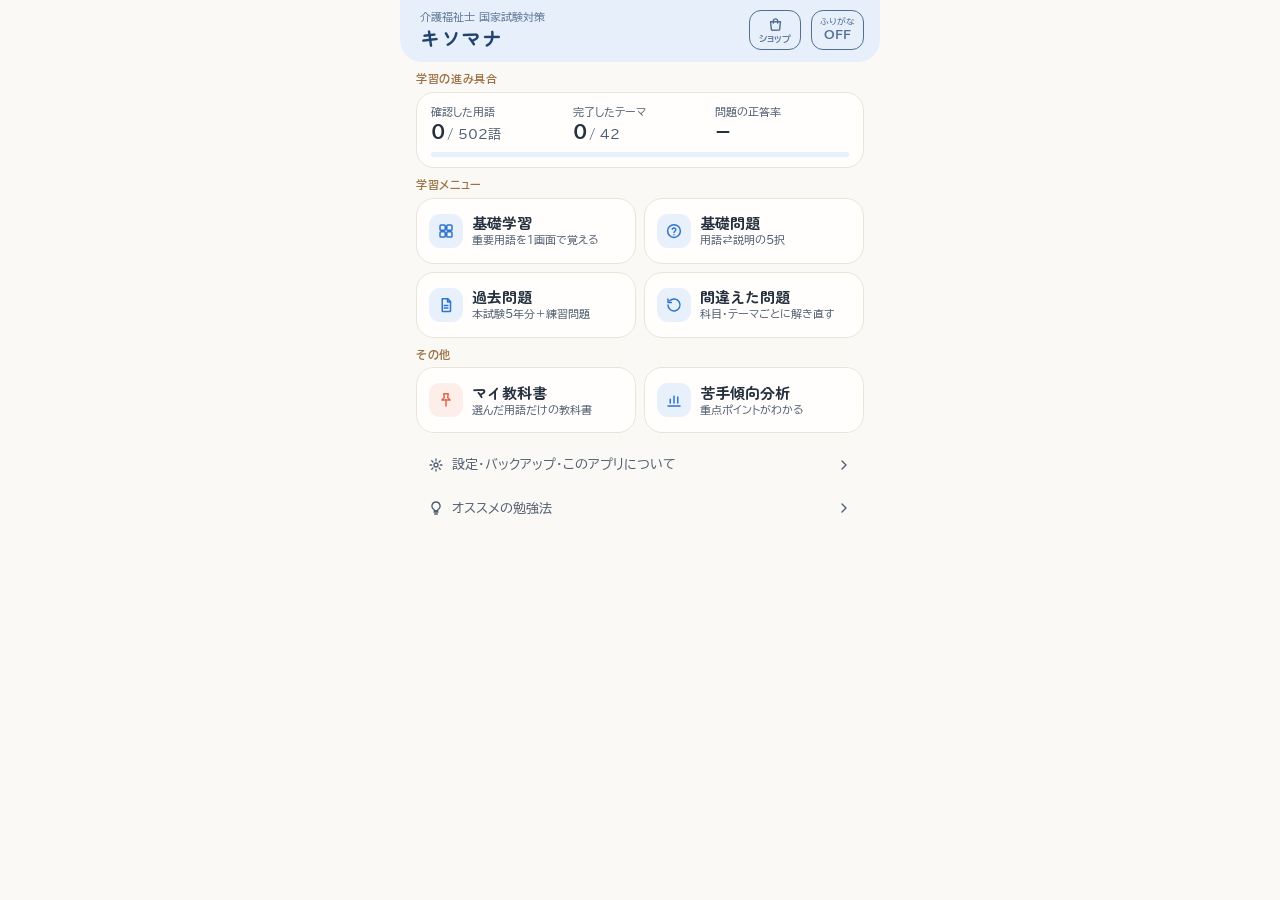
==== docs/index.html @ 9da886fd "起動時のロゴのオープニングを追加、勉強法と使い方に「過去問で腕試し」を追加 Co-Authored-By: Claude Opus 5.5 <noreply@anthropic.com> Claude" ====
<!doctype html>
<html lang="ja">
<head>
<meta charset="utf-8">
<meta name="viewport" content="width=device-width, initial-scale=1, viewport-fit=cover">
<title>介護福祉士 キソマナ 国家試験対策アプリ</title>
<meta name="description" content="介護福祉士国家試験の重要用語を1画面のカードで見て覚える学習アプリ。過去問5年分（解説つき）と練習問題つき">
<meta name="theme-color" content="#e6effa" media="(prefers-color-scheme: light)">
<meta name="theme-color" content="#163a6b" media="(prefers-color-scheme: dark)">
<link rel="manifest" href="manifest.webmanifest">
<link rel="icon" href="icon-192.png" type="image/png">
<link rel="apple-touch-icon" href="apple-touch-icon.png">
<meta name="apple-mobile-web-app-capable" content="yes">
<meta name="mobile-web-app-capable" content="yes">
<meta name="apple-mobile-web-app-status-bar-style" content="default">
<meta name="apple-mobile-web-app-title" content="キソマナ">
<link rel="preconnect" href="https://fonts.googleapis.com">
<link rel="preconnect" href="https://fonts.gstatic.com" crossorigin>
<link rel="stylesheet" href="https://fonts.googleapis.com/css2?family=BIZ+UDPGothic:wght@400;700&family=Zen+Maru+Gothic:wght@700&display=swap">
<style>
html { color-scheme: light; }
:root { padding-top: env(safe-area-inset-top, 0px); padding-bottom: env(safe-area-inset-bottom, 0px); }
[hidden] { display: none !important; }
img { max-width: 100%; }
/* Layout: 片手操作前提の1カラム。主要操作は画面下部、用語は2列タイルで位置を固定 */
:root {
  /* 白と青を基調。緑（確認済み・正解）と赤（不正解）は意味のある所だけに使う */
  --bg: #ffffff;
  --surface: #ffffff;
  --tint: #f2f7fd;
  --ink: #13243b;
  --muted: #586a82;
  --faint: #8797ad;
  --line: #d9e4f2;
  --accent: #1b5fb5;
  --accent-ink: #ffffff;
  --accent-soft: #e7f0fb;
  --brand: #1b5fb5;
  --brand-ink: #ffffff;
  --brand-muted: #c9dcf5;
  --ok: #1d8a52;
  --ok-ink: #ffffff;
  --ok-soft: #eaf6ef;
  --ok-line: #9fd2b6;
  --ng: #c2412d;
  --ng-soft: #fcefec;
  --ng-line: #eab4aa;
  --scrim: rgba(13, 30, 56, 0.42);
  --shadow: none;
  --shadow-sheet: 0 -8px 28px rgba(13, 30, 56, 0.16);

  --font: "BIZ UDPGothic", "Hiragino Sans", "Hiragino Kaku Gothic ProN", "Noto Sans JP", "Yu Gothic", sans-serif;
  --fs-xs: 11px;
  --fs-sm: 12.5px;
  --fs-md: 14px;
  --fs-lg: 15.5px;
  --fs-xl: 19px;
  --radius: 12px;
  --radius-sm: 9px;
  --app-max: 480px;
  --tap: 44px;
}

@media (prefers-color-scheme: dark) {
  :root:not([data-theme]) {
    --bg: #0d1626;
    --surface: #142036;
    --tint: #18273f;
    --ink: #e4ecf7;
    --muted: #9db0c9;
    --faint: #6f84a1;
    --line: #243652;
    --accent: #7fb0f0;
    --accent-ink: #0b1a2f;
    --accent-soft: #1a2d4a;
    --brand: #163a6b;
    --brand-ink: #ffffff;
    --brand-muted: #a8c4ea;
    --ok: #4ec58a;
    --ok-ink: #0d1f15;
    --ok-soft: #132b20;
    --ok-line: #2e6a4a;
    --ng: #f0806c;
    --ng-soft: #2e1a17;
    --ng-line: #6e3a31;
    --scrim: rgba(0, 0, 0, 0.6);
    --shadow: none;
    --shadow-sheet: 0 -8px 28px rgba(0, 0, 0, 0.5);
    color-scheme: dark;
  }
}
:root[data-theme="dark"] {
  --bg: #0d1626;
  --surface: #142036;
  --tint: #18273f;
  --ink: #e4ecf7;
  --muted: #9db0c9;
  --faint: #6f84a1;
  --line: #243652;
  --accent: #7fb0f0;
  --accent-ink: #0b1a2f;
  --accent-soft: #1a2d4a;
  --brand: #163a6b;
  --brand-ink: #ffffff;
  --brand-muted: #a8c4ea;
  --ok: #4ec58a;
  --ok-ink: #0d1f15;
  --ok-soft: #132b20;
  --ok-line: #2e6a4a;
  --ng: #f0806c;
  --ng-soft: #2e1a17;
  --ng-line: #6e3a31;
  --scrim: rgba(0, 0, 0, 0.6);
  --shadow: none;
  --shadow-sheet: 0 -8px 28px rgba(0, 0, 0, 0.5);
  color-scheme: dark;
}

* { box-sizing: border-box; }
html, body { min-height: 100%; }
body {
  margin: 0;
  background: var(--bg);
  color: var(--ink);
  font-family: var(--font);
  font-size: var(--fs-md);
  line-height: 1.6;
  -webkit-font-smoothing: antialiased;
  -webkit-tap-highlight-color: transparent;
}
body.is-locked { overflow: hidden; }
body::before {
  content: "";
  position: fixed;
  inset: 0 0 auto;
  height: env(safe-area-inset-top, 0px);
  z-index: 30;
  background: var(--surface);
}
button { font: inherit; color: inherit; }
h1, h2, h3, p { margin: 0; }
h1, h2, h3 { text-wrap: balance; line-height: 1.35; }
:focus-visible { outline: 3px solid var(--accent); outline-offset: 2px; }

.app {
  max-width: var(--app-max);
  margin: 0 auto;
  min-height: 100vh;
  min-height: 100dvh;
  display: flex;
  flex-direction: column;
}

/* ---------- Top bar ---------- */
.topbar {
  position: sticky;
  top: env(safe-area-inset-top, 0px);
  z-index: 20;
  background: var(--surface);
  border-bottom: 1px solid var(--line);
  padding-block: 8px 12px;
  padding-left: max(8px, env(safe-area-inset-left, 0px));
  padding-right: max(16px, env(safe-area-inset-right, 0px));
  display: flex;
  align-items: center;
  gap: 4px;
}
.topbar__titles { min-width: 0; flex: 1; }
.topbar__eyebrow {
  font-size: var(--fs-xs);
  color: var(--muted);
  white-space: nowrap;
  overflow: hidden;
  text-overflow: ellipsis;
}
.topbar__title { font-size: var(--fs-lg); font-weight: 700; }
.icon-btn {
  flex: none;
  width: var(--tap);
  height: var(--tap);
  border: 0;
  background: none;
  border-radius: 50%;
  display: grid;
  place-items: center;
  color: var(--ink);
  cursor: pointer;
}
.icon-btn:active { background: var(--accent-soft); }
.icon-btn svg { width: 24px; height: 24px; }

.content {
  flex: 1;
  padding-block: 20px 32px;
  padding-left: max(16px, env(safe-area-inset-left, 0px));
  padding-right: max(16px, env(safe-area-inset-right, 0px));
  display: flex;
  flex-direction: column;
  gap: 24px;
}
.content--with-dock { padding-bottom: calc(112px + env(safe-area-inset-bottom, 0px)); }

.section { display: flex; flex-direction: column; gap: 10px; }
.section__label {
  font-size: var(--fs-xs);
  font-weight: 700;
  letter-spacing: 0.08em;
  color: var(--muted);
}

/* ---------- Home ---------- */
.home-head { display: flex; flex-direction: column; gap: 4px; padding-top: 8px; }
.home-head__eyebrow { font-size: var(--fs-sm); color: var(--muted); }
.home-head__title { font-size: 26px; font-weight: 700; letter-spacing: 0.02em; }

.panel {
  background: var(--surface);
  border: 1px solid var(--line);
  border-radius: var(--radius);
  box-shadow: var(--shadow);
  padding: 16px;
}
.stats { display: grid; grid-template-columns: repeat(3, minmax(0, 1fr)); gap: 12px; }
.stat__label { font-size: var(--fs-xs); color: var(--muted); }
.stat__value {
  font-size: 24px;
  font-weight: 700;
  font-variant-numeric: tabular-nums;
}
.stat__value small { font-size: var(--fs-sm); color: var(--muted); font-weight: 400; margin-left: 2px; }
.stats .bar { grid-column: 1 / -1; }

.resume {
  display: flex;
  flex-direction: column;
  gap: 12px;
  border-color: var(--accent-soft);
  background: var(--surface);
}
.resume__meta { font-size: var(--fs-xs); color: var(--muted); }
.resume__title { font-size: var(--fs-lg); font-weight: 700; }

/* ---------- List rows ---------- */
.rows {
  background: var(--surface);
  border: 1px solid var(--line);
  border-radius: var(--radius);
  box-shadow: var(--shadow);
  overflow: hidden;
}
.row {
  width: 100%;
  border: 0;
  background: none;
  text-align: left;
  padding: 14px 12px 14px 16px;
  min-height: 64px;
  display: flex;
  align-items: center;
  gap: 12px;
  cursor: pointer;
}
.row + .row { border-top: 1px solid var(--line); }
.row:active:not(:disabled) { background: var(--accent-soft); }
.row:disabled { cursor: default; }
.row:disabled .row__title { color: var(--faint); }
.row__icon {
  flex: none;
  width: 36px;
  height: 36px;
  border-radius: var(--radius-sm);
  background: var(--accent-soft);
  color: var(--accent);
  display: grid;
  place-items: center;
}
.row:disabled .row__icon { background: var(--bg); color: var(--faint); }
.row__icon svg { width: 20px; height: 20px; }
.row__body { flex: 1; min-width: 0; display: flex; flex-direction: column; gap: 4px; }
.row__title { font-size: var(--fs-md); font-weight: 700; }
.row__sub { font-size: var(--fs-xs); color: var(--muted); }
.row__chev { flex: none; color: var(--faint); width: 20px; height: 20px; }
.row__aside { flex: none; display: flex; align-items: center; gap: 4px; }

.chip {
  display: inline-flex;
  align-items: center;
  gap: 4px;
  font-size: var(--fs-xs);
  font-weight: 700;
  padding: 3px 8px;
  border-radius: 999px;
  white-space: nowrap;
  font-variant-numeric: tabular-nums;
  background: var(--bg);
  color: var(--muted);
}
.chip--progress { background: var(--accent-soft); color: var(--accent); }
.chip--done { background: var(--ok-soft); color: var(--ok); }
.chip svg { width: 12px; height: 12px; }

/* ---------- Progress bar ---------- */
.bar {
  height: 6px;
  border-radius: 999px;
  background: var(--line);
  overflow: hidden;
}
.bar__fill {
  height: 100%;
  border-radius: inherit;
  background: var(--accent);
  transition: width 0.3s ease;
}
.bar--done .bar__fill { background: var(--ok); }
.row .bar { margin-top: 4px; height: 4px; }

/* ---------- Study ---------- */
.study-head {
  display: flex;
  flex-direction: column;
  gap: 10px;
}
.page-tag {
  display: flex;
  align-items: baseline;
  gap: 8px;
  flex-wrap: wrap;
}
.page-tag__num {
  font-size: var(--fs-xs);
  font-weight: 700;
  color: var(--accent);
  font-variant-numeric: tabular-nums;
}
.page-tag__title { font-size: var(--fs-lg); font-weight: 700; }
.page-tag__lead { font-size: var(--fs-xs); color: var(--muted); width: 100%; }
.progress {
  display: flex;
  flex-direction: column;
  gap: 6px;
}
.progress__text {
  display: flex;
  justify-content: space-between;
  font-size: var(--fs-sm);
  color: var(--muted);
}
.progress__count { font-variant-numeric: tabular-nums; color: var(--ink); }
.progress__count b { font-size: var(--fs-lg); }

.term-grid {
  display: grid;
  grid-template-columns: repeat(2, minmax(0, 1fr));
  gap: 10px;
}
.term-grid > .term:last-child:nth-child(odd) { grid-column: 1 / -1; }

.term {
  position: relative;
  min-height: 86px;
  padding: 14px 14px 12px;
  border: 1.5px solid var(--line);
  border-radius: var(--radius);
  background: var(--surface);
  box-shadow: var(--shadow);
  text-align: left;
  display: flex;
  flex-direction: column;
  justify-content: center;
  gap: 4px;
  cursor: pointer;
  transition: border-color 0.2s, background-color 0.2s, transform 0.1s;
}
.term:active { transform: scale(0.98); }
.term__name {
  font-size: var(--fs-term);
  font-weight: 700;
  line-height: 1.3;
  padding-right: 22px;
  word-break: keep-all;
  overflow-wrap: anywhere;
}
.term__reading { font-size: 11px; color: var(--faint); line-height: 1.3; }
.term__check {
  position: absolute;
  top: 10px;
  right: 10px;
  width: 22px;
  height: 22px;
  border-radius: 50%;
  border: 1.5px solid var(--line);
  display: grid;
  place-items: center;
  color: transparent;
}
.term__check svg { width: 14px; height: 14px; }
.term.is-checked {
  border-color: var(--ok-line);
  background: var(--ok-soft);
  box-shadow: none;
}
.term.is-checked .term__check {
  background: var(--ok);
  border-color: var(--ok);
  color: var(--ok-ink);
}
.term.is-checked .term__reading { color: var(--muted); }
.term.just-checked .term__check { animation: pop 0.35s ease-out; }
@keyframes pop {
  0% { transform: scale(0.5); }
  70% { transform: scale(1.15); }
  100% { transform: scale(1); }
}

.hint {
  font-size: var(--fs-xs);
  color: var(--muted);
  display: flex;
  gap: 6px;
  align-items: flex-start;
}
.hint svg { flex: none; width: 14px; height: 14px; margin-top: 2px; color: var(--faint); }
.notice {
  font-size: var(--fs-xs);
  color: var(--muted);
  border-top: 1px solid var(--line);
  padding-top: 12px;
}

/* ---------- Bottom dock ---------- */
.dock {
  position: fixed;
  left: 0;
  right: 0;
  bottom: 0;
  z-index: 20;
  background: var(--surface);
  border-top: 1px solid var(--line);
  padding-block: 12px calc(12px + env(safe-area-inset-bottom, 0px));
  padding-left: max(16px, env(safe-area-inset-left, 0px));
  padding-right: max(16px, env(safe-area-inset-right, 0px));
}
.dock__inner {
  max-width: calc(var(--app-max) - 32px);
  margin: 0 auto;
  min-height: 52px;
  display: flex;
  align-items: center;
  justify-content: center;
}
.dock__status { font-size: var(--fs-sm); color: var(--muted); font-variant-numeric: tabular-nums; }

/* ---------- Buttons ---------- */
.btn {
  min-height: 52px;
  width: 100%;
  border: 0;
  border-radius: var(--radius-sm);
  padding: 0 20px;
  font-size: var(--fs-md);
  font-weight: 700;
  display: inline-flex;
  align-items: center;
  justify-content: center;
  gap: 8px;
  cursor: pointer;
}
.btn svg { width: 20px; height: 20px; }
.btn--primary { background: var(--accent); color: var(--accent-ink); }
.btn--ok { background: var(--ok); color: var(--ok-ink); }
.btn--ghost { background: var(--surface); color: var(--ink); border: 1px solid var(--line); }
.btn--text {
  background: none;
  color: var(--muted);
  min-height: 44px;
  font-weight: 400;
  font-size: var(--fs-sm);
  text-decoration: underline;
  text-underline-offset: 3px;
}
.btn:active { filter: brightness(0.94); }
.btn-stack { display: flex; flex-direction: column; gap: 10px; }
.dock .btn { animation: rise 0.25s ease-out; }
@keyframes rise {
  from { transform: translateY(8px); opacity: 0.4; }
  to { transform: none; opacity: 1; }
}

/* ---------- Detail sheet ---------- */
.sheet-scrim {
  position: fixed;
  inset: 0;
  z-index: 40;
  background: var(--scrim);
  animation: fade 0.2s ease-out;
}
.sheet {
  position: fixed;
  left: 0;
  right: 0;
  bottom: 0;
  z-index: 41;
  max-width: var(--app-max);
  margin: 0 auto;
  max-height: calc(100% - 48px - env(safe-area-inset-top, 0px));
  background: var(--surface);
  border-radius: 20px 20px 0 0;
  box-shadow: var(--shadow-sheet);
  display: flex;
  flex-direction: column;
  animation: slide 0.26s cubic-bezier(0.2, 0.8, 0.2, 1);
}
.sheet__grip {
  width: 40px;
  height: 4px;
  border-radius: 999px;
  background: var(--line);
  margin: 8px auto 0;
}
.sheet__head {
  display: flex;
  align-items: flex-start;
  gap: 8px;
  padding-block: 12px 4px;
  padding-left: max(20px, env(safe-area-inset-left, 0px));
  padding-right: max(8px, env(safe-area-inset-right, 0px));
}
.sheet__titles { flex: 1; min-width: 0; display: flex; flex-direction: column; gap: 2px; padding-top: 6px; }
.sheet__meta { font-size: var(--fs-xs); color: var(--muted); }
.sheet__term { font-size: 24px; font-weight: 700; }
.sheet__reading { font-size: var(--fs-sm); color: var(--faint); }
.sheet__body {
  overflow-y: auto;
  padding-block: 12px 16px;
  padding-left: max(20px, env(safe-area-inset-left, 0px));
  padding-right: max(20px, env(safe-area-inset-right, 0px));
  display: flex;
  flex-direction: column;
  gap: 16px;
}
.sheet__label {
  font-size: var(--fs-xs);
  font-weight: 700;
  letter-spacing: 0.08em;
  color: var(--accent);
  margin-bottom: 4px;
}
.sheet__def { font-size: 16px; line-height: 1.85; }
.sheet__example {
  background: var(--bg);
  border-radius: var(--radius-sm);
  padding: 12px 14px;
  font-size: var(--fs-sm);
  line-height: 1.75;
}
.sheet__example .sheet__label { color: var(--muted); }
.sheet__foot {
  border-top: 1px solid var(--line);
  padding-block: 12px calc(12px + env(safe-area-inset-bottom, 0px));
  padding-left: max(20px, env(safe-area-inset-left, 0px));
  padding-right: max(20px, env(safe-area-inset-right, 0px));
  display: flex;
  flex-direction: column;
  gap: 4px;
}
.sheet__done {
  display: flex;
  align-items: center;
  justify-content: center;
  gap: 6px;
  color: var(--ok);
  font-size: var(--fs-sm);
  font-weight: 700;
  padding-bottom: 6px;
}
.sheet__done svg { width: 16px; height: 16px; }
@keyframes fade { from { opacity: 0; } }
@keyframes slide { from { transform: translateY(100%); } }

/* ---------- Complete ---------- */
.done-hero {
  display: flex;
  flex-direction: column;
  align-items: center;
  text-align: center;
  gap: 8px;
  padding-top: 16px;
}
.done-hero__mark {
  width: 64px;
  height: 64px;
  border-radius: 50%;
  background: var(--ok-soft);
  color: var(--ok);
  display: grid;
  place-items: center;
  margin-bottom: 4px;
}
.done-hero__mark svg { width: 32px; height: 32px; }
.done-hero__title { font-size: var(--fs-xl); font-weight: 700; }
.done-hero__sub { font-size: var(--fs-sm); color: var(--muted); }
.review { display: flex; flex-direction: column; gap: 16px; }
.review__group { display: flex; flex-direction: column; gap: 8px; }
.review__title { font-size: var(--fs-xs); color: var(--muted); font-weight: 700; }
.review__terms { display: flex; flex-wrap: wrap; gap: 6px; }
.review__term {
  font-size: var(--fs-sm);
  padding: 5px 10px;
  border-radius: 8px;
  background: var(--ok-soft);
  color: var(--ink);
}

@media (prefers-reduced-motion: reduce) {
  *, *::before, *::after { animation: none !important; transition: none !important; }
}

/* ---------- 表示切り替え ---------- */
.seg {
  display: grid;
  grid-template-columns: 1fr 1fr;
  gap: 4px;
  padding: 4px;
  background: var(--line);
  border-radius: 12px;
}
.seg__btn {
  min-height: 40px;
  border: 0;
  border-radius: 9px;
  background: none;
  color: var(--muted);
  font-size: var(--fs-sm);
  font-weight: 700;
  cursor: pointer;
}
.seg__btn[aria-pressed="true"] {
  background: var(--surface);
  color: var(--ink);
  box-shadow: var(--shadow);
}

/* ---------- 説明つきで読む ---------- */
.read-list {
  background: var(--surface);
  border: 1px solid var(--line);
  border-radius: var(--radius);
  box-shadow: var(--shadow);
  overflow: hidden;
}
.read-item {
  width: 100%;
  border: 0;
  background: none;
  text-align: left;
  padding: 14px 16px 16px;
  display: flex;
  flex-direction: column;
  gap: 4px;
  cursor: pointer;
}
.read-item + .read-item { border-top: 1px solid var(--line); }
.read-item:active { background: var(--accent-soft); }
.read-item__head { display: flex; align-items: flex-start; gap: 10px; }
.read-item__term { flex: 1; min-width: 0; font-size: var(--fs-lg); font-weight: 700; line-height: 1.4; }
.read-item .term__check { position: static; flex: none; margin-top: 2px; }
.read-item.is-checked .term__check { background: var(--ok); border-color: var(--ok); color: var(--ok-ink); }
.read-item__reading { font-size: 11px; color: var(--faint); }
.read-item__def { font-size: var(--fs-md); line-height: 1.8; }
.read-item__point {
  margin-top: 4px;
  font-size: var(--fs-sm);
  line-height: 1.7;
  color: var(--accent);
  background: var(--accent-soft);
  border-radius: 8px;
  padding: 8px 10px;
}

/* ---------- シートの追加要素 ---------- */
.sheet__person {
  display: flex;
  gap: 10px;
  align-items: baseline;
  font-size: var(--fs-sm);
  font-weight: 700;
}
.sheet__person span {
  flex: none;
  font-size: var(--fs-xs);
  font-weight: 700;
  color: var(--muted);
  border: 1px solid var(--line);
  border-radius: 6px;
  padding: 1px 6px;
}
.sheet__point {
  background: var(--accent-soft);
  border-radius: var(--radius-sm);
  padding: 12px 14px;
  font-size: var(--fs-md);
  line-height: 1.75;
  font-weight: 700;
}
.done-hero__tip { font-size: var(--fs-xs); color: var(--muted); max-width: 28em; }
.home-head__lead { font-size: var(--fs-sm); color: var(--muted); }

/* ---------- コンパクト表示（1画面に8枚を収める） ---------- */
.content--with-dock { gap: 14px; padding-top: 14px; }
.study-head { gap: 8px; }
.term-grid { gap: 8px; }
.term { min-height: 68px; padding: 10px 12px 9px; gap: 2px; border-radius: 12px; }
.term__name { font-size: clamp(16px, 4.4vw, 18px); padding-right: 0; }
.term__reading { font-size: 10.5px; }
.term__check { top: 8px; right: 8px; width: 20px; height: 20px; }
.term__check svg { width: 12px; height: 12px; }
.seg__btn { min-height: 36px; }
.term__name { word-break: normal; line-break: strict; overflow-wrap: break-word; text-wrap: balance; line-height: 1.3; }
/* チェック欄の余白は1行目だけに取る（2行目以降はカード幅いっぱいに使う） */
.term__name::before { content: ""; float: right; width: 18px; height: 1em; }

/* ---------- 基礎問題 ---------- */
.stat__value { font-size: 22px; }
.q-label { font-size: var(--fs-sm); color: var(--muted); font-weight: 700; }
.q-prompt {
  background: var(--surface);
  border: 1.5px solid var(--line);
  border-radius: var(--radius);
  box-shadow: var(--shadow);
  padding: 18px 16px;
}
.q-prompt--term { font-size: 24px; font-weight: 700; line-height: 1.35; display: flex; flex-direction: column; gap: 4px; }
.q-prompt__reading { font-size: var(--fs-xs); color: var(--faint); font-weight: 400; }
.q-prompt--def { font-size: var(--fs-md); line-height: 1.85; }
.q-opts { display: flex; flex-direction: column; gap: 8px; }
.q-opt {
  width: 100%;
  min-height: 52px;
  border: 1.5px solid var(--line);
  border-radius: 12px;
  background: var(--surface);
  text-align: left;
  padding: 12px 12px;
  display: flex;
  align-items: flex-start;
  gap: 10px;
  cursor: pointer;
  font-size: var(--fs-lg);
  font-weight: 700;
  line-height: 1.45;
}
.q-opt--def { font-size: var(--fs-sm); font-weight: 400; line-height: 1.7; }
.q-opt:active:not(:disabled) { background: var(--accent-soft); }
.q-opt:disabled { cursor: default; }
.q-opt__num {
  flex: none;
  width: 24px;
  height: 24px;
  border-radius: 50%;
  background: var(--bg);
  color: var(--muted);
  font-size: var(--fs-xs);
  font-weight: 700;
  display: grid;
  place-items: center;
  margin-top: 1px;
  font-variant-numeric: tabular-nums;
}
.q-opt__text { flex: 1; min-width: 0; }
.q-opt__mark { flex: none; width: 22px; height: 22px; }
.q-opt__mark svg { width: 22px; height: 22px; }
.q-opt.is-correct { border-color: var(--ok); background: var(--ok-soft); }
.q-opt.is-correct .q-opt__num { background: var(--ok); color: var(--ok-ink); }
.q-opt.is-correct .q-opt__mark { color: var(--ok); }
.q-opt.is-wrong { border-color: var(--ng); background: var(--ng-soft); }
.q-opt.is-wrong .q-opt__num { background: var(--ng); color: var(--surface); }
.q-opt.is-wrong .q-opt__mark { color: var(--ng); }
.q-opt.is-dim { opacity: 0.55; }
.q-feedback {
  border-radius: var(--radius);
  padding: 14px 16px;
  display: flex;
  flex-direction: column;
  gap: 6px;
  border: 1px solid var(--ok-line);
  background: var(--ok-soft);
}
.q-feedback.is-wrong { border-color: var(--ng-line); background: var(--ng-soft); }
.q-feedback__verdict { font-size: var(--fs-sm); font-weight: 700; color: var(--ok); }
.q-feedback.is-wrong .q-feedback__verdict { color: var(--ng); }
.q-feedback__term { font-size: var(--fs-lg); font-weight: 700; }
.q-feedback__def { font-size: var(--fs-sm); line-height: 1.75; }
.q-feedback__point { font-size: var(--fs-sm); line-height: 1.7; color: var(--accent); font-weight: 700; }
.score { display: flex; align-items: baseline; gap: 6px; font-variant-numeric: tabular-nums; }
.score b { font-size: 48px; line-height: 1; }
.score span { font-size: var(--fs-lg); color: var(--muted); }
.done-hero .bar { width: 100%; max-width: 280px; margin-top: 6px; }
.read-item--static { cursor: default; }
.read-item--static:active { background: none; }

/* ---------- 過去に間違えた問題・苦手傾向分析 ---------- */
.chip--ng { background: var(--ng-soft); color: var(--ng); }
.bar--ng .bar__fill { background: var(--ng); }
.section__head { display: flex; align-items: baseline; justify-content: space-between; gap: 12px; }
.link-btn {
  border: 0;
  background: none;
  color: var(--accent);
  font-size: var(--fs-sm);
  font-weight: 700;
  padding: 8px 0;
  min-height: 40px;
  cursor: pointer;
}
.review-sum { display: flex; align-items: center; justify-content: space-between; gap: 16px; }
.review-sum .btn { width: auto; }
.empty { display: flex; flex-direction: column; gap: 12px; }
.empty__title { font-size: var(--fs-lg); font-weight: 700; }
.empty__text { font-size: var(--fs-sm); color: var(--muted); line-height: 1.75; }
.advice {
  margin: 0;
  padding: 14px 16px 14px 32px;
  background: var(--accent-soft);
  border-radius: var(--radius);
  display: flex;
  flex-direction: column;
  gap: 8px;
  font-size: var(--fs-sm);
  line-height: 1.75;
}
.focus {
  background: var(--surface);
  border: 1px solid var(--line);
  border-radius: var(--radius);
  box-shadow: var(--shadow);
  padding: 14px 16px;
  display: flex;
  flex-direction: column;
  gap: 10px;
}
.focus__head { display: flex; align-items: flex-start; gap: 10px; }
.focus__rank {
  flex: none;
  width: 26px;
  height: 26px;
  border-radius: 50%;
  background: var(--accent);
  color: var(--accent-ink);
  font-size: var(--fs-sm);
  font-weight: 700;
  display: grid;
  place-items: center;
}
.focus__titles { flex: 1; min-width: 0; }
.focus__meta { font-size: var(--fs-xs); color: var(--muted); }
.focus__title { font-size: var(--fs-lg); font-weight: 700; line-height: 1.4; }
.focus__terms { font-size: var(--fs-sm); font-weight: 700; line-height: 1.7; }
.focus__terms span {
  display: block;
  font-size: var(--fs-xs);
  font-weight: 700;
  color: var(--ng);
}
.focus__why { font-size: var(--fs-sm); color: var(--muted); line-height: 1.7; }
.focus__actions { display: grid; grid-template-columns: 1fr 1fr; gap: 8px; }
.btn--sm { min-height: 44px; font-size: var(--fs-sm); padding: 0 10px; gap: 6px; }
.btn--sm svg { width: 16px; height: 16px; }
.meters { display: flex; flex-direction: column; gap: 14px; }
.meter { display: flex; flex-direction: column; gap: 6px; }
.meter__head { display: flex; justify-content: space-between; gap: 12px; font-size: var(--fs-sm); }
.meter__label { font-weight: 700; min-width: 0; }
.meter__value { font-weight: 700; font-variant-numeric: tabular-nums; }
.meter__sub { font-size: var(--fs-xs); color: var(--muted); }


/* ==========================================================================
   白と青のデザイン ・ コンパクト表示（スクロールを減らすための最終調整）
   ========================================================================== */
body { line-height: 1.55; }
body::before { background: var(--brand); }

/* 上部バー：青地に白文字 */
.topbar {
  background: var(--brand);
  color: var(--brand-ink);
  border-bottom: 0;
  padding-block: 4px 6px;
  min-height: 52px;
}
.topbar__eyebrow { color: var(--brand-muted); font-size: var(--fs-xs); }
.topbar__title { font-size: var(--fs-lg); line-height: 1.3; }
.topbar .icon-btn { color: var(--brand-ink); }
.topbar .icon-btn:active { background: rgba(255, 255, 255, 0.16); }
.icon-btn svg { width: 22px; height: 22px; }

.content { padding-block: 12px 20px; gap: 14px; }
.content--with-dock { padding-top: 10px; gap: 10px; padding-bottom: calc(80px + env(safe-area-inset-bottom, 0px)); }
.section { gap: 6px; }
.section__label { color: var(--accent); letter-spacing: 0.06em; }

.panel { padding: 12px 14px; border-color: var(--line); }
.stats { gap: 8px; }
.stat__value { font-size: 20px; line-height: 1.3; }
.resume { gap: 8px; background: var(--tint); border-color: var(--line); }
.resume__title { font-size: var(--fs-md); }

.rows { border-color: var(--line); }
.row { min-height: 50px; padding: 9px 10px 9px 14px; gap: 10px; }
.row__icon { width: 30px; height: 30px; border-radius: 8px; }
.row__icon svg { width: 17px; height: 17px; }
.row__body { gap: 2px; }
.row__title { font-size: var(--fs-md); line-height: 1.4; }
.row__sub { line-height: 1.5; }
.row__chev { width: 18px; height: 18px; }
.row:disabled .row__icon { background: var(--tint); }
.row .bar { margin-top: 3px; height: 3px; }
.chip { padding: 2px 7px; background: var(--tint); }

.bar { height: 5px; background: var(--accent-soft); }

.btn { min-height: 46px; font-size: var(--fs-md); border-radius: var(--radius-sm); gap: 6px; }
.btn svg { width: 18px; height: 18px; }
.btn--ghost { background: var(--surface); border-color: var(--line); color: var(--accent); }
.btn--text { min-height: 36px; }
.btn-stack { gap: 8px; }
.btn--sm { min-height: 38px; }

.hint { font-size: var(--fs-xs); }
.notice { font-size: var(--fs-xs); padding-top: 8px; }

/* 基礎学習 */
.study-head { gap: 6px; }
.page-tag { gap: 6px; row-gap: 0; }
.page-tag__title { font-size: var(--fs-md); }
.progress { gap: 4px; }
.progress__text { font-size: var(--fs-xs); align-items: baseline; }
.progress__count b { font-size: var(--fs-md); }
.seg { padding: 3px; gap: 3px; background: var(--tint); border: 1px solid var(--line); border-radius: 10px; }
.seg__btn { min-height: 32px; font-size: var(--fs-sm); border-radius: 7px; }
.seg__btn[aria-pressed="true"] { background: var(--accent); color: var(--accent-ink); box-shadow: none; }
.term-grid { gap: 7px; }
.term { min-height: 60px; padding: 8px 10px 7px; border-width: 1.5px; border-color: var(--line); border-radius: 10px; }
.term:not(.is-checked):active { border-color: var(--accent); background: var(--accent-soft); }
.term__check { top: 7px; right: 7px; width: 18px; height: 18px; }
.term__name::before { width: 16px; }
.term__reading { font-size: 10px; }
.dock { padding-block: 8px calc(8px + env(safe-area-inset-bottom, 0px)); border-top-color: var(--line); }
.dock__inner { min-height: 46px; }
.dock__status { font-size: var(--fs-xs); }

.read-item { padding: 10px 14px 12px; gap: 3px; }
.read-item__term { font-size: var(--fs-md); }
.read-item__def { font-size: var(--fs-sm); line-height: 1.7; }
.read-item__point { font-size: var(--fs-xs); padding: 6px 9px; margin-top: 2px; }

/* 説明シート */
.sheet__head { padding-block: 8px 0; }
.sheet__term { font-size: 20px; }
.sheet__body { padding-block: 8px 12px; gap: 12px; }
.sheet__def { font-size: var(--fs-md); line-height: 1.8; }
.sheet__point { padding: 10px 12px; font-size: var(--fs-sm); }
.sheet__example { padding: 10px 12px; }
.sheet__foot { padding-block: 8px calc(8px + env(safe-area-inset-bottom, 0px)); }

/* 完了・結果 */
.done-hero { padding-top: 4px; gap: 4px; }
.done-hero__mark { width: 44px; height: 44px; margin-bottom: 0; }
.done-hero__mark svg { width: 24px; height: 24px; }
.done-hero__title { font-size: var(--fs-xl); }
.score b { font-size: 40px; }
.review { gap: 10px; }
.review__term { font-size: var(--fs-xs); padding: 4px 8px; background: var(--tint); }

/* 基礎問題 */
.q-label { font-size: var(--fs-xs); }
.q-prompt { padding: 12px 14px; border-color: var(--line); }
.q-prompt--term { font-size: 20px; }
.q-prompt--def { font-size: var(--fs-md); line-height: 1.75; }
.q-opts { gap: 6px; }
.q-opt { min-height: 44px; padding: 8px 10px; gap: 8px; font-size: var(--fs-md); border-color: var(--line); border-radius: 10px; }
.q-opt--def { font-size: var(--fs-sm); line-height: 1.6; }
.q-opt__num { width: 22px; height: 22px; background: var(--tint); color: var(--accent); }
.q-opt__mark, .q-opt__mark svg { width: 20px; height: 20px; }
.q-feedback { padding: 10px 12px; gap: 4px; }
.q-feedback__term { font-size: var(--fs-md); }

/* 分析・復習 */
.advice { padding: 10px 12px 10px 28px; gap: 6px; font-size: var(--fs-sm); line-height: 1.65; background: var(--tint); border: 1px solid var(--line); }
.focus { padding: 12px 14px; gap: 8px; }
.focus__title { font-size: var(--fs-md); }
.focus__rank { width: 22px; height: 22px; font-size: var(--fs-xs); }
.meters { gap: 10px; }
.empty { gap: 10px; }
.empty__title { font-size: var(--fs-md); }
.link-btn { min-height: 32px; padding: 4px 0; }

/* ---------- 学習画面の見出し（1行にまとめる） ---------- */
.study-head { gap: 5px; }
.study-head__row { display: flex; align-items: baseline; justify-content: space-between; gap: 10px; }
.study-head__row .page-tag__title { min-width: 0; display: flex; align-items: baseline; gap: 6px; flex-wrap: wrap; }
.study-head__row .progress__count { flex: none; font-size: var(--fs-xs); color: var(--muted); }
.study-head__row .progress__count b { color: var(--ink); font-size: var(--fs-md); }
.page-tag__lead { width: auto; }

/* ---------- 説明つきで読む：1画面のまとめシート ---------- */
.read-sheet {
  font-size: 14px; /* JS が画面に収まるサイズに調整する */
  border: 1px solid var(--line);
  border-radius: var(--radius);
  background: var(--surface);
  overflow: hidden;
}
.rs-item {
  position: relative;
  width: 100%;
  border: 0;
  background: none;
  text-align: left;
  font-size: inherit;
  padding: 0.5em 0.75em 0.55em;
  display: flex;
  flex-direction: column;
  gap: 0.15em;
  cursor: pointer;
}
.rs-item + .rs-item { border-top: 1px solid var(--line); }
.rs-item:active { background: var(--accent-soft); }
.rs-item.is-checked { background: var(--ok-soft); }
.rs-item__text { line-height: 1.5; padding-right: 1.4em; }
.rs-item__term {
  font-weight: 700;
  color: var(--accent);
  margin-right: 0.5em;
}
.rs-item.is-checked .rs-item__term { color: var(--ok); }
.rs-item__point {
  font-size: 0.9em;
  line-height: 1.45;
  color: var(--muted);
  padding-left: 0.6em;
  border-left: 2px solid var(--accent);
}
.rs-item__check {
  position: absolute;
  top: 0.55em;
  right: 0.6em;
  width: 1.15em;
  height: 1.15em;
  border-radius: 50%;
  border: 1.5px solid var(--line);
  display: grid;
  place-items: center;
  color: transparent;
}
.rs-item__check svg { width: 0.75em; height: 0.75em; }
.rs-item.is-checked .rs-item__check { background: var(--ok); border-color: var(--ok); color: var(--ok-ink); }
/* まとめシートの余白をさらに詰める（小さい画面でも1画面に収める） */
.rs-item { padding: 0.4em 0.65em 0.45em; gap: 0.1em; }
.rs-item__text { line-height: 1.45; }
.rs-item__point { line-height: 1.4; }
.content--with-dock .seg__btn { min-height: 30px; }
.content--read { gap: 7px; padding-top: 8px; }

/* ---------- ページの切り替え ---------- */
.page-tabs { display: flex; gap: 6px; overflow-x: auto; scrollbar-width: none; margin-top: 2px; }
.page-tabs::-webkit-scrollbar { display: none; }
.page-tab {
  flex: none;
  display: inline-flex;
  align-items: center;
  gap: 4px;
  min-height: 30px;
  padding: 0 10px;
  border: 1px solid var(--line);
  border-radius: 999px;
  background: var(--surface);
  color: var(--muted);
  font-size: var(--fs-xs);
  font-weight: 700;
  cursor: pointer;
  white-space: nowrap;
}
.page-tab svg { width: 12px; height: 12px; color: var(--ok); }
.page-tab.is-current { background: var(--accent); border-color: var(--accent); color: var(--accent-ink); }
.page-tab.is-current svg { color: var(--accent-ink); }

/* ---------- まとめシート：右の丸でチェック ---------- */
.rs-item { flex-direction: row; align-items: stretch; gap: 0; padding: 0; cursor: default; }
.rs-item:active { background: none; }
.rs-item__body {
  flex: 1;
  min-width: 0;
  border: 0;
  background: none;
  text-align: left;
  font-size: inherit;
  color: inherit;
  padding: 0.4em 0.2em 0.45em 0.65em;
  display: flex;
  flex-direction: column;
  gap: 0.1em;
  cursor: pointer;
}
.rs-item__body:active { background: var(--accent-soft); }
.rs-item__text { padding-right: 0; }
.rs-item__check {
  position: static;
  flex: none;
  align-self: stretch;
  width: 2.6em;
  min-width: 36px;
  border: 0;
  border-radius: 0;
  background: none;
  display: flex;
  align-items: flex-start;
  justify-content: center;
  padding-top: 0.45em;
  cursor: pointer;
  color: transparent;
}
.rs-item__check svg {
  width: 1.25em;
  height: 1.25em;
  padding: 0.18em;
  border-radius: 50%;
  border: 1.5px solid var(--faint);
  box-sizing: border-box;
}
.rs-item__check:active svg { border-color: var(--ok); }
.rs-item.is-checked .rs-item__check { background: none; }
.rs-item.is-checked .rs-item__check svg { background: var(--ok); border-color: var(--ok); color: var(--ok-ink); }

/* ---------- 5択 ---------- */
.q-feedback__trap { font-size: var(--fs-sm); font-weight: 700; color: var(--ng); }
.rs-item__check { width: 2.1em; min-width: 30px; }
.rs-item__body { padding-right: 0; }
.study-head__row { align-items: center; }
.study-head__row .page-tabs { flex: 1; min-width: 0; margin-top: 0; }
.page-tab { min-height: 28px; padding: 0 9px; }

/* ---------- 年度別の本試験：マークシート ---------- */
a.btn { text-decoration: none; }
.verdict { font-size: var(--fs-sm); font-weight: 700; color: var(--muted); text-align: center; }
.verdict--ok { color: var(--ok); }
.verdict--ng { color: var(--ng); }
.ms-score { display: flex; align-items: baseline; justify-content: center; gap: 8px; font-size: var(--fs-md); }
.ms-score b { font-size: 28px; font-variant-numeric: tabular-nums; }
.ms-sheet { border: 1px solid var(--line); border-radius: var(--radius); overflow: hidden; background: var(--surface); }
.ms-row { display: flex; align-items: center; gap: 8px; padding: 6px 10px; }
.ms-row + .ms-row { border-top: 1px solid var(--line); }
.ms-row.is-ng { background: var(--ng-soft); }
.ms-q { flex: none; width: 3.6em; font-size: var(--fs-sm); font-weight: 700; color: var(--accent); font-variant-numeric: tabular-nums; }
.ms-btns { flex: 1; display: flex; justify-content: space-between; gap: 6px; max-width: 260px; }
.ms-btn {
  width: 38px; height: 38px; border-radius: 50%;
  border: 1.5px solid var(--line); background: var(--surface); color: var(--ink);
  font-size: var(--fs-md); font-weight: 700; cursor: pointer; font-variant-numeric: tabular-nums;
}
.ms-btn.is-chosen { background: var(--accent); border-color: var(--accent); color: var(--accent-ink); }
.ms-btn:disabled { cursor: default; }
.ms-btn.is-answer { border-color: var(--ok); color: var(--ok); background: var(--ok-soft); }
.ms-btn.is-chosen.is-answer { background: var(--ok); color: var(--ok-ink); }
.ms-btn.is-wrong { background: var(--ng); border-color: var(--ng); color: var(--surface); }
.ms-mark { flex: none; width: 1.2em; text-align: center; font-weight: 700; }
.ms-row.is-ok .ms-mark { color: var(--ok); }
.ms-row.is-ng .ms-mark { color: var(--ng); }
.btn:disabled { opacity: 0.5; cursor: default; }
.rs-item__body { padding-top: 0.38em; padding-bottom: 0.42em; }

/* 過去問題の解説 */
.btn-row { display: flex; gap: 8px; }
.btn-row > .btn { flex: 1 1 0; min-width: 0; padding-left: 8px; padding-right: 8px; white-space: nowrap; }
.ex-list { display: flex; flex-direction: column; gap: 8px; }
.ex-item { background: var(--surface); border: 1px solid var(--line); border-radius: var(--radius); padding: 10px 12px; }
.ex-head { display: flex; align-items: center; gap: 8px; margin-bottom: 4px; }
.ex-q { font-weight: 700; font-variant-numeric: tabular-nums; }
.ex-ans { font-weight: 700; color: var(--accent); }
.ex-head .chip { margin-left: auto; }
.ex-main { margin: 0 0 4px; font-size: var(--fs-md); line-height: 1.5; }
.ex-note { margin: 0; font-size: var(--fs-sm); line-height: 1.5; color: var(--muted); }
.ex-note b { color: var(--text); font-weight: 600; }

/* 過去問題の解説 */
.btn-row { display: flex; gap: 8px; }
.btn-row > .btn { flex: 1 1 0; min-width: 0; padding-left: 8px; padding-right: 8px; white-space: nowrap; }
.ex-list { display: flex; flex-direction: column; gap: 8px; }
.ex-item { background: var(--surface); border: 1px solid var(--line); border-radius: var(--radius); padding: 10px 12px; }
.ex-head { display: flex; align-items: center; gap: 8px; margin-bottom: 4px; }
.ex-q { font-weight: 700; font-variant-numeric: tabular-nums; }
.ex-ans { font-weight: 700; color: var(--accent); }
.ex-head .chip { margin-left: auto; }
.ex-main { margin: 0 0 4px; font-size: var(--fs-md); line-height: 1.5; }
.ex-note { margin: 0; font-size: var(--fs-sm); line-height: 1.5; color: var(--muted); }
.ex-note b { color: var(--text, inherit); font-weight: 600; }

/* 重要語の赤字 */
:root { --kw: #d0312d; }
@media (prefers-color-scheme: dark) { :root:not([data-theme]) { --kw: #ff7b72; } }
:root[data-theme="dark"] { --kw: #ff7b72; }
em.kw { font-style: normal; color: var(--kw); font-weight: 600; }

/* 設定 */
.set-panel { display: flex; flex-direction: column; gap: 10px; }
.set-panel p { margin: 0; font-size: var(--fs-sm); line-height: 1.6; color: var(--muted); }
.set-sub { font-weight: 700; color: var(--text, inherit) !important; margin-top: 6px !important; }
.set-file { cursor: pointer; text-align: center; }
.set-text { width: 100%; font: inherit; font-size: var(--fs-sm); padding: 8px 10px; border: 1px solid var(--line); border-radius: 10px; background: var(--surface); color: inherit; resize: vertical; }
.set-msg { color: var(--accent) !important; font-weight: 700; }
a.row { text-decoration: none; color: inherit; }

/* ==========================================================================
   やわらかテーマ（案C：あたたかい白×淡い水色）
   - 背景はクリーム寄りの白、上部バーは淡い水色、見出しラベルは茶色
   - 単元のタイトルだけ丸文字（Zen Maru Gothic）で少し大きく。本文の書体はそのまま
   ========================================================================== */
:root {
  --bg: #fbf9f5;
  --surface: #fffefc;
  --tint: #f4f0e9;
  --ink: #26313f;
  --muted: #4f5d70;
  --faint: #77869a;
  --line: #ebe4d9;
  --accent: #2f74cc;
  --accent-soft: #e8f0fb;
  --brand: #e6effa;
  --brand-ink: #23436f;
  --brand-muted: #5f7898;
  --label: #9c7347;
  --radius: 18px;
  --radius-sm: 13px;
  --title-font: "Zen Maru Gothic", "Hiragino Maru Gothic ProN", var(--font);
}
@media (prefers-color-scheme: dark) {
  :root:not([data-theme]) { --label: #d2b48c; --radius: 18px; --radius-sm: 13px; }
}
:root[data-theme="dark"] { --label: #d2b48c; }

body { background: var(--bg); }
.topbar { border-radius: 0 0 22px 22px; padding-block: 8px 11px; }
.topbar .icon-btn:active { background: rgba(35, 67, 111, 0.08); }

/* 単元のタイトル（丸文字・大きめ。行間と字間を少し広げて詰まって見えないように） */
.topbar__title { font-family: var(--title-font); font-weight: 700; font-size: 20px; line-height: 1.3; letter-spacing: 0.03em; }
.page-tag__title, .resume__title { font-family: var(--title-font); font-weight: 700; font-size: 17px; letter-spacing: 0.02em; color: var(--brand-ink); }
.done-hero__title { font-family: var(--title-font); font-weight: 700; letter-spacing: 0.02em; }
@media (prefers-color-scheme: dark) {
  :root:not([data-theme]) .page-tag__title, :root:not([data-theme]) .resume__title { color: var(--ink); }
}
:root[data-theme="dark"] .page-tag__title, :root[data-theme="dark"] .resume__title { color: var(--ink); }

.section__label { color: var(--label); }
.panel, .rows, .read-sheet, .ms-sheet, .ex-item { border-color: var(--line); border-radius: var(--radius); }
.btn { border-radius: 999px; }
.seg { border: none; background: var(--tint); border-radius: 999px; }
.seg__btn { border-radius: 999px; }
.page-tab, .chip { border-radius: 999px; }
.set-text { border-radius: var(--radius-sm); }
/* 画面の高さが小さい端末（iPhone SE など）では、タイトルまわりを少し詰めて本文の領域を確保する */
@media (max-height: 700px) {
  .topbar { padding-block: 3px 6px; min-height: 48px; border-radius: 0 0 18px 18px; }
  .topbar__eyebrow { display: none; }
  .topbar__title { font-size: 18px; }
  .page-tag__title { font-size: 15.5px; }
}

/* ==========================================================================
   マイ教科書（ピックアップ）
   ========================================================================== */
:root { --pin: #e0664f; --pin-soft: #fdeee9; --pin-ink: #b8462f; }
@media (prefers-color-scheme: dark) { :root:not([data-theme]) { --pin: #f08a72; --pin-soft: #3a2420; --pin-ink: #f6a592; } }
:root[data-theme="dark"] { --pin: #f08a72; --pin-soft: #3a2420; --pin-ink: #f6a592; }

/* 説明つきで読む：右にスライドすると左にピンが出る */
.rs-item { overflow: hidden; }
.rs-item__slide { position: relative; z-index: 1; flex: 1; min-width: 0; display: flex; align-items: stretch; background: var(--surface); touch-action: pan-y; }
.rs-item.is-checked .rs-item__slide { background: var(--ok-soft); }
.rs-item__pin {
  position: absolute; z-index: 0; left: 0; top: 0; bottom: 0; width: 72px;
  display: flex; flex-direction: column; align-items: center; justify-content: center; gap: 2px;
  border: 0; background: var(--pin); color: #fff; font: inherit; font-size: 11px; font-weight: 700; cursor: pointer;
}
.rs-item__pin svg { width: 18px; height: 18px; }
.rs-item.is-picked .rs-item__pin { background: var(--faint); }
.pin-mark { display: inline-flex; vertical-align: -0.12em; margin-right: 0.15em; color: var(--pin); }
.pin-mark svg { width: 0.95em; height: 0.95em; }

/* カード：ピックアップ済みの印 */
.term__pin { position: absolute; top: 6px; left: 8px; color: var(--pin); display: inline-flex; }
.term__pin svg { width: 13px; height: 13px; }

/* 確認画面のボタン */
.btn--pin { background: var(--surface); color: var(--pin-ink); border: 1px solid var(--pin); }
.btn--pin svg { width: 18px; height: 18px; }
.btn--pin.is-picked { background: var(--pin-soft); border-color: var(--pin-soft); }
.chip--pin { display: inline-flex; align-items: center; gap: 3px; background: var(--pin-soft) !important; color: var(--pin-ink); }
.chip--pin svg { width: 11px; height: 11px; }

/* 追加・削除の確認 */
.sheet--confirm .confirm { padding: 18px 20px 6px; text-align: center; display: flex; flex-direction: column; align-items: center; gap: 6px; }
.confirm__icon { width: 48px; height: 48px; border-radius: 50%; background: var(--pin-soft); color: var(--pin); display: flex; align-items: center; justify-content: center; margin: 0; }
.confirm__icon svg { width: 24px; height: 24px; }
.confirm__title { margin: 4px 0 0; font-family: var(--title-font); font-size: 18px; }
.confirm__term { margin: 0; font-size: var(--fs-lg); font-weight: 700; color: var(--accent); }
.confirm__sub { margin: 0; font-size: var(--fs-sm); color: var(--muted); }

/* マイ教科書が空のとき */
.mine-empty { text-align: center; display: flex; flex-direction: column; align-items: center; gap: 8px; padding: 20px 16px; }
.mine-empty p { margin: 0; font-size: var(--fs-sm); color: var(--muted); line-height: 1.6; }
.mine-empty b { color: var(--ink); font-size: var(--fs-md); }
.mine-empty__icon { width: 52px; height: 52px; border-radius: 50%; background: var(--pin-soft); color: var(--pin) !important; display: flex; align-items: center; justify-content: center; }
.mine-empty__icon svg { width: 26px; height: 26px; }
.mine-empty__how { margin: 0; padding-left: 1.2em; text-align: left; font-size: var(--fs-sm); color: var(--muted); line-height: 1.7; }

/* ==========================================================================
   ホーム：スクロールせずに全体が見えるコンパクトな配置
   ========================================================================== */
.content--home { gap: 10px; padding-top: 10px; padding-bottom: calc(14px + env(safe-area-inset-bottom, 0px)); }
.content--home .section { gap: 5px; }
.content--home .panel.stats { padding: 10px 14px; row-gap: 6px; }
.content--home .stat__value { font-size: 19px; line-height: 1.25; }

.resume--compact { display: flex; flex-direction: row; align-items: center; gap: 12px; padding: 10px 12px 10px 14px; }
.resume__main { flex: 1; min-width: 0; display: flex; flex-direction: column; gap: 3px; }
.resume--compact .resume__title { font-size: 16px; line-height: 1.3; overflow: hidden; text-overflow: ellipsis; white-space: nowrap; }
.resume--compact .bar { margin-top: 3px; }
.resume__btn { flex: none; min-height: 40px; padding: 0 14px; font-size: var(--fs-sm); }
.resume__btn svg { width: 16px; height: 16px; }

.tiles { display: grid; grid-template-columns: repeat(2, minmax(0, 1fr)); gap: 8px; }
.tile {
  display: grid; grid-template-columns: auto 1fr; grid-template-rows: auto auto; column-gap: 9px; row-gap: 1px; align-items: center;
  text-align: left; padding: 11px 12px; min-height: 66px;
  background: var(--surface); border: 1px solid var(--line); border-radius: var(--radius); color: var(--ink); font: inherit; cursor: pointer;
}
.tile:active { background: var(--accent-soft); }
.tile__icon { grid-row: 1 / span 2; width: 34px; height: 34px; border-radius: 11px; background: var(--accent-soft); color: var(--accent); display: flex; align-items: center; justify-content: center; }
.tile__icon svg { width: 18px; height: 18px; }
.tile__title { font-family: var(--title-font); font-weight: 700; font-size: 15px; line-height: 1.3; }
.tile__sub { font-size: 11px; line-height: 1.35; color: var(--muted); }
.tile[data-ctx="mine"] .tile__icon { background: var(--pin-soft); color: var(--pin); }

.home-link {
  display: flex; align-items: center; gap: 8px; width: 100%; padding: 10px 12px; margin-top: 2px;
  border: 0; background: none; color: var(--muted); font: inherit; font-size: var(--fs-sm); cursor: pointer; border-radius: var(--radius-sm);
}
.home-link span { flex: 1; text-align: left; }
.home-link svg { width: 16px; height: 16px; }
.home-link:active { background: var(--tint); }
@media (max-height: 700px) {
  .content--home { gap: 7px; padding-top: 7px; }
  .tile { min-height: 58px; padding: 8px 10px; }
  .tile__sub { display: none; }
}
.resume--compact .resume__btn { width: auto; }
.tile__title, .tile__sub { min-width: 0; overflow: hidden; text-overflow: ellipsis; white-space: nowrap; }
.content--home .stats .bar { margin-top: 2px; }
.tile__sub { white-space: normal; display: -webkit-box; -webkit-line-clamp: 2; -webkit-box-orient: vertical; }
@media (max-height: 700px) { .tile__sub { display: -webkit-box; } }
@media (max-height: 600px) { .tile__sub { display: none; } }
.tile { align-content: center; }

/* ==========================================================================
   オリジナル問題の有料化（お試し表示・購入画面）
   ========================================================================== */
.trial { display: flex; flex-direction: column; gap: 6px; background: var(--pin-soft); border-color: transparent; }
.trial__title { margin: 0; font-family: var(--title-font); font-weight: 700; font-size: 16px; color: var(--pin-ink); }
.trial__sub { margin: 0; font-size: var(--fs-sm); color: var(--ink); }
.trial .btn { min-height: 40px; }
.paywall { display: flex; flex-direction: column; align-items: center; gap: 10px; padding: 20px 16px; text-align: center; }
.paywall__icon { margin: 0; width: 56px; height: 56px; border-radius: 50%; background: var(--accent-soft); color: var(--accent); display: flex; align-items: center; justify-content: center; }
.paywall__icon svg { width: 28px; height: 28px; }
.paywall__title { margin: 0; font-family: var(--title-font); font-size: 20px; line-height: 1.4; color: var(--brand-ink); }
.paywall__list { list-style: none; margin: 4px 0; padding: 0; display: flex; flex-direction: column; gap: 10px; text-align: left; width: 100%; }
.paywall__list li { display: flex; gap: 10px; align-items: flex-start; font-size: var(--fs-sm); color: var(--muted); line-height: 1.55; }
.paywall__list b { display: block; color: var(--ink); font-size: var(--fs-md); }
.paywall__check { flex: none; width: 22px; height: 22px; border-radius: 50%; background: var(--ok-soft); color: var(--ok); display: flex; align-items: center; justify-content: center; margin-top: 2px; }
.paywall__check svg { width: 14px; height: 14px; }
.paywall__trial { margin: 0; font-size: var(--fs-sm); color: var(--pin-ink); font-weight: 700; }
.paywall .btn { width: 100%; }
.paywall__owned { margin: 0; display: flex; align-items: center; gap: 6px; color: var(--ok); font-weight: 700; }
.paywall__owned svg { width: 18px; height: 18px; }

/* ---------- ふりがな ---------- */
ruby rt { font-size: 0.46em; letter-spacing: -0.06em; -webkit-user-select: none; user-select: none; font-weight: 400; line-height: 1; }
.furi-btn {
  margin-left: auto; flex: none; display: inline-flex; flex-direction: column; align-items: center; justify-content: center;
  min-width: 52px; height: 40px; padding: 2px 8px; border-radius: 12px; border: 1.5px solid currentColor;
  background: transparent; color: var(--brand-ink, #23436f); font: inherit; cursor: pointer; opacity: 0.75;
}
.furi-btn__rt { font-size: 9px; line-height: 1.1; }
.furi-btn__base { font-size: 12px; font-weight: 700; line-height: 1.2; }
.furi-btn.is-on { background: var(--brand-ink, #23436f); color: #fff; border-color: var(--brand-ink, #23436f); opacity: 1; }
.read-sheet ruby rt { font-size: 0.44em; }

/* ---------- ふりがなON：詰め込まず、ゆったり読める表示に ---------- */
.fr { display: inline; }
.is-furi .topbar__eyebrow,
.is-furi .resume--compact .resume__title,
.is-furi .tile__title,
.is-furi .tile__sub { overflow: visible; text-overflow: clip; white-space: normal; display: block; -webkit-line-clamp: unset; }
.is-furi .topbar__title { line-height: 1.6; }
.is-furi .content { line-height: 1.9; }
.is-furi .section { margin-bottom: 14px; }
.is-furi .tile { padding-block: 16px; align-items: flex-start; }
.is-furi .tile__title { line-height: 1.7; }
.is-furi .tile__sub { line-height: 1.85; margin-top: 2px; }
.is-furi .stat__label { line-height: 1.9; }
.is-furi .read-sheet { font-size: 15px; }
.is-furi .rs-item__body { padding-top: 0.7em; padding-bottom: 0.7em; }
.is-furi .rs-item__text { line-height: 2; }
.is-furi .rs-item__point { line-height: 1.95; margin-top: 4px; }
.is-furi .term__name { line-height: 1.6; }
.is-furi .sheet__def,
.is-furi .q-opt--def,
.is-furi .q-opt,
.is-furi .ex-main,
.is-furi .ex-note,
.is-furi .notice,
.is-furi .hint { line-height: 2; }
.is-furi .btn { line-height: 1.6; }
.q-prompt--def, .read-item__def { white-space: pre-line; }

/* ---------- ショップ ---------- */
.shop-btn {
  margin-left: auto; flex: none; display: inline-flex; flex-direction: column; align-items: center; justify-content: center; gap: 1px;
  min-width: 52px; height: 40px; padding: 2px 8px; border-radius: 12px; border: 1.5px solid currentColor;
  background: transparent; color: var(--brand-ink, #23436f); font: inherit; cursor: pointer; opacity: 0.75;
}
.shop-btn svg { width: 17px; height: 17px; }
.shop-btn__label { font-size: 9px; line-height: 1.1; font-weight: 700; }
.shop-btn + .furi-btn { margin-left: 6px; }
.shop__reason { display: flex; gap: 8px; align-items: flex-start; margin: 0 0 12px; padding: 10px 12px; border-radius: 14px; background: var(--pin-soft, #fdeee9); color: var(--pin-ink, #b2452f); font-size: var(--fs-sm); font-weight: 700; }
.shop__reason svg { flex: none; width: 18px; height: 18px; margin-top: 1px; }
.shop__item { display: flex; flex-direction: column; gap: 8px; padding: 16px; margin-bottom: 12px; }
.shop__item--main { border: 2px solid var(--accent); }
.shop__badge { align-self: flex-start; display: inline-flex; align-items: center; gap: 4px; margin: 0; padding: 2px 10px; border-radius: 999px; background: var(--accent); color: #fff; font-size: var(--fs-xs); font-weight: 700; }
.shop__badge svg { width: 14px; height: 14px; }
.shop__title { margin: 0; font-family: var(--title-font); font-size: 19px; color: var(--brand-ink); }
.shop__lead { margin: 0; font-size: var(--fs-sm); color: var(--muted); }
.shop__item .btn { width: 100%; }
.shop__owned { margin: 0; display: flex; align-items: center; gap: 6px; color: var(--ok); font-weight: 700; }
.shop__owned svg { width: 18px; height: 18px; }
.shop__restore { display: block; margin: 0 auto 8px; }
.mine-more { width: 100%; margin-bottom: 12px; }
.seg--analysis { margin-bottom: 14px; display: grid; grid-template-columns: repeat(3, 1fr); }
.seg--analysis.seg--n4 { grid-template-columns: repeat(4, 1fr); }
.seg--analysis .seg__btn { padding-inline: 4px; white-space: nowrap; font-size: 13px; }

/* ==========================================================================
   テーマカラー（設定で選ぶ）
   data-theme なし＝端末の設定に合わせる／light＝いつもの色／dark／pink／green
   ========================================================================== */
:root[data-theme="pink"] { --accent: #d4567e; --accent-ink: #ffffff; --accent-soft: #fce8ef;
  --brand: #fbe4ec; --brand-ink: #8a2f50; --brand-muted: #b07a8e; --label: #a0715a;
  --pin: #e0664f; --pin-soft: #fdeee9; --pin-ink: #b8462f;
}
:root[data-theme="green"] { --accent: #3a8a5a; --accent-ink: #ffffff; --accent-soft: #e4f2e7;
  --brand: #e2f0df; --brand-ink: #2c5a3c; --brand-muted: #6f8f78; --label: #9c7347;
  --pin: #e0664f; --pin-soft: #fdeee9; --pin-ink: #b8462f;
}
:root[data-theme="pink"] .topbar .icon-btn:active { background: rgba(138, 47, 80, 0.08); }
:root[data-theme="green"] .topbar .icon-btn:active { background: rgba(44, 90, 60, 0.08); }

/* 設定：テーマカラーの選択 */
.theme-pick { display: grid; grid-template-columns: repeat(5, 1fr); gap: 6px; }
.theme-pick__btn {
  display: flex; flex-direction: column; align-items: center; gap: 6px; padding: 10px 2px; border-radius: var(--radius-sm); white-space: nowrap; letter-spacing: -0.02em;
  border: 2px solid var(--line); background: var(--surface); color: var(--ink); font: inherit; font-size: 11px; cursor: pointer;
}
.theme-pick__btn[aria-pressed="true"] { border-color: var(--accent); font-weight: 700; }
.theme-pick__sw { width: 38px; height: 38px; border-radius: 50%; display: block; position: relative; overflow: hidden; border: 1px solid rgba(0, 0, 0, 0.08); }
.theme-pick__sw::after { content: ""; position: absolute; right: 0; bottom: 0; width: 50%; height: 50%; border-top-left-radius: 100%; background: var(--sw-accent); }

/* フラワー：画面の周りをお花が彩る（飾りは内容の後ろにあり、操作のじゃまをしない） */
:root[data-theme="flower"] { --accent: #cf5f8c; --accent-ink: #ffffff; --accent-soft: #fbe6ef;
  --brand: #fde6ee; --brand-ink: #8c3359; --brand-muted: #b17c93; --label: #a0715a;
  --pin: #e0664f; --pin-soft: #fdeee9; --pin-ink: #b8462f;
}
:root[data-theme="flower"] { background: var(--bg); }
:root[data-theme="flower"] body { background: transparent; }
:root[data-theme="flower"] body::after {
  content: ""; position: fixed; inset: 0; z-index: -1; pointer-events: none;
  background-image: url("data:image/svg+xml,%3Csvg xmlns=%22http://www.w3.org/2000/svg%22 width=%22170%22 height=%22170%22 viewBox=%220 0 170 170%22%3E%3Cpath d=%22M0,0 Q30.0,-19.2 60,0 Q30.0,19.2 0,0Z%22 fill=%22%239ccc8f%22 transform=%22translate(20,150) rotate(-60)%22/%3E%3Cpath d=%22M0,0 Q27.5,-17.6 55,0 Q27.5,17.6 0,0Z%22 fill=%22%23b6dba9%22 transform=%22translate(40,160) rotate(-20)%22/%3E%3Cpath d=%22M0,0 Q22.5,-14.4 45,0 Q22.5,14.4 0,0Z%22 fill=%22%23b6dba9%22 transform=%22translate(10,120) rotate(-95)%22/%3E%3Cg transform=%22translate(40,128) rotate(10)%22 opacity=%221%22%3E%3Cellipse cx=%220%22 cy=%22-16.5%22 rx=%2212.6%22 ry=%2218.0%22 fill=%22%23f7a8c4%22 transform=%22rotate(0.0)%22/%3E%3Cellipse cx=%220%22 cy=%22-16.5%22 rx=%2212.6%22 ry=%2218.0%22 fill=%22%23f7a8c4%22 transform=%22rotate(72.0)%22/%3E%3Cellipse cx=%220%22 cy=%22-16.5%22 rx=%2212.6%22 ry=%2218.0%22 fill=%22%23f7a8c4%22 transform=%22rotate(144.0)%22/%3E%3Cellipse cx=%220%22 cy=%22-16.5%22 rx=%2212.6%22 ry=%2218.0%22 fill=%22%23f7a8c4%22 transform=%22rotate(216.0)%22/%3E%3Cellipse cx=%220%22 cy=%22-16.5%22 rx=%2212.6%22 ry=%2218.0%22 fill=%22%23f7a8c4%22 transform=%22rotate(288.0)%22/%3E%3Ccircle r=%229.0%22 fill=%22%23ffd36b%22/%3E%3Ccircle r=%223.9000000000000004%22 fill=%22%23f2a93b%22 opacity=%22.6%22/%3E%3C/g%3E%3Cg transform=%22translate(92,150) rotate(30)%22 opacity=%221%22%3E%3Cellipse cx=%220%22 cy=%22-12.100000000000001%22 rx=%229.24%22 ry=%2213.2%22 fill=%22%23d9b8f0%22 transform=%22rotate(0.0)%22/%3E%3Cellipse cx=%220%22 cy=%22-12.100000000000001%22 rx=%229.24%22 ry=%2213.2%22 fill=%22%23d9b8f0%22 transform=%22rotate(72.0)%22/%3E%3Cellipse cx=%220%22 cy=%22-12.100000000000001%22 rx=%229.24%22 ry=%2213.2%22 fill=%22%23d9b8f0%22 transform=%22rotate(144.0)%22/%3E%3Cellipse cx=%220%22 cy=%22-12.100000000000001%22 rx=%229.24%22 ry=%2213.2%22 fill=%22%23d9b8f0%22 transform=%22rotate(216.0)%22/%3E%3Cellipse cx=%220%22 cy=%22-12.100000000000001%22 rx=%229.24%22 ry=%2213.2%22 fill=%22%23d9b8f0%22 transform=%22rotate(288.0)%22/%3E%3Ccircle r=%226.6%22 fill=%22%23ffd36b%22/%3E%3Ccircle r=%222.8600000000000003%22 fill=%22%23f2a93b%22 opacity=%22.6%22/%3E%3C/g%3E%3Cg transform=%22translate(22,78) rotate(5)%22 opacity=%221%22%3E%3Cellipse cx=%220%22 cy=%22-9.9%22 rx=%227.56%22 ry=%2210.799999999999999%22 fill=%22%23fbc8d9%22 transform=%22rotate(0.0)%22/%3E%3Cellipse cx=%220%22 cy=%22-9.9%22 rx=%227.56%22 ry=%2210.799999999999999%22 fill=%22%23fbc8d9%22 transform=%22rotate(72.0)%22/%3E%3Cellipse cx=%220%22 cy=%22-9.9%22 rx=%227.56%22 ry=%2210.799999999999999%22 fill=%22%23fbc8d9%22 transform=%22rotate(144.0)%22/%3E%3Cellipse cx=%220%22 cy=%22-9.9%22 rx=%227.56%22 ry=%2210.799999999999999%22 fill=%22%23fbc8d9%22 transform=%22rotate(216.0)%22/%3E%3Cellipse cx=%220%22 cy=%22-9.9%22 rx=%227.56%22 ry=%2210.799999999999999%22 fill=%22%23fbc8d9%22 transform=%22rotate(288.0)%22/%3E%3Ccircle r=%225.3999999999999995%22 fill=%22%23ffd36b%22/%3E%3Ccircle r=%222.34%22 fill=%22%23f2a93b%22 opacity=%22.6%22/%3E%3C/g%3E%3Cg transform=%22translate(78,108) rotate(0)%22 opacity=%221%22%3E%3Cellipse cx=%220%22 cy=%22-6.6000000000000005%22 rx=%225.04%22 ry=%227.199999999999999%22 fill=%22%23ffffff%22 transform=%22rotate(0.0)%22/%3E%3Cellipse cx=%220%22 cy=%22-6.6000000000000005%22 rx=%225.04%22 ry=%227.199999999999999%22 fill=%22%23ffffff%22 transform=%22rotate(72.0)%22/%3E%3Cellipse cx=%220%22 cy=%22-6.6000000000000005%22 rx=%225.04%22 ry=%227.199999999999999%22 fill=%22%23ffffff%22 transform=%22rotate(144.0)%22/%3E%3Cellipse cx=%220%22 cy=%22-6.6000000000000005%22 rx=%225.04%22 ry=%227.199999999999999%22 fill=%22%23ffffff%22 transform=%22rotate(216.0)%22/%3E%3Cellipse cx=%220%22 cy=%22-6.6000000000000005%22 rx=%225.04%22 ry=%227.199999999999999%22 fill=%22%23ffffff%22 transform=%22rotate(288.0)%22/%3E%3Ccircle r=%223.5999999999999996%22 fill=%22%23f7a8c4%22/%3E%3Ccircle r=%221.56%22 fill=%22%23f2a93b%22 opacity=%22.6%22/%3E%3C/g%3E%3C/svg%3E"), url("data:image/svg+xml,%3Csvg xmlns=%22http://www.w3.org/2000/svg%22 width=%22170%22 height=%22170%22 viewBox=%220 0 170 170%22%3E%3Cg transform=%22translate(170,0) scale(-1,1)%22%3E%3Cpath d=%22M0,0 Q30.0,-19.2 60,0 Q30.0,19.2 0,0Z%22 fill=%22%239ccc8f%22 transform=%22translate(20,150) rotate(-60)%22/%3E%3Cpath d=%22M0,0 Q27.5,-17.6 55,0 Q27.5,17.6 0,0Z%22 fill=%22%23b6dba9%22 transform=%22translate(40,160) rotate(-20)%22/%3E%3Cpath d=%22M0,0 Q22.5,-14.4 45,0 Q22.5,14.4 0,0Z%22 fill=%22%23b6dba9%22 transform=%22translate(10,120) rotate(-95)%22/%3E%3Cg transform=%22translate(40,128) rotate(10)%22 opacity=%221%22%3E%3Cellipse cx=%220%22 cy=%22-16.5%22 rx=%2212.6%22 ry=%2218.0%22 fill=%22%23f7a8c4%22 transform=%22rotate(0.0)%22/%3E%3Cellipse cx=%220%22 cy=%22-16.5%22 rx=%2212.6%22 ry=%2218.0%22 fill=%22%23f7a8c4%22 transform=%22rotate(72.0)%22/%3E%3Cellipse cx=%220%22 cy=%22-16.5%22 rx=%2212.6%22 ry=%2218.0%22 fill=%22%23f7a8c4%22 transform=%22rotate(144.0)%22/%3E%3Cellipse cx=%220%22 cy=%22-16.5%22 rx=%2212.6%22 ry=%2218.0%22 fill=%22%23f7a8c4%22 transform=%22rotate(216.0)%22/%3E%3Cellipse cx=%220%22 cy=%22-16.5%22 rx=%2212.6%22 ry=%2218.0%22 fill=%22%23f7a8c4%22 transform=%22rotate(288.0)%22/%3E%3Ccircle r=%229.0%22 fill=%22%23ffd36b%22/%3E%3Ccircle r=%223.9000000000000004%22 fill=%22%23f2a93b%22 opacity=%22.6%22/%3E%3C/g%3E%3Cg transform=%22translate(92,150) rotate(30)%22 opacity=%221%22%3E%3Cellipse cx=%220%22 cy=%22-12.100000000000001%22 rx=%229.24%22 ry=%2213.2%22 fill=%22%23d9b8f0%22 transform=%22rotate(0.0)%22/%3E%3Cellipse cx=%220%22 cy=%22-12.100000000000001%22 rx=%229.24%22 ry=%2213.2%22 fill=%22%23d9b8f0%22 transform=%22rotate(72.0)%22/%3E%3Cellipse cx=%220%22 cy=%22-12.100000000000001%22 rx=%229.24%22 ry=%2213.2%22 fill=%22%23d9b8f0%22 transform=%22rotate(144.0)%22/%3E%3Cellipse cx=%220%22 cy=%22-12.100000000000001%22 rx=%229.24%22 ry=%2213.2%22 fill=%22%23d9b8f0%22 transform=%22rotate(216.0)%22/%3E%3Cellipse cx=%220%22 cy=%22-12.100000000000001%22 rx=%229.24%22 ry=%2213.2%22 fill=%22%23d9b8f0%22 transform=%22rotate(288.0)%22/%3E%3Ccircle r=%226.6%22 fill=%22%23ffd36b%22/%3E%3Ccircle r=%222.8600000000000003%22 fill=%22%23f2a93b%22 opacity=%22.6%22/%3E%3C/g%3E%3Cg transform=%22translate(22,78) rotate(5)%22 opacity=%221%22%3E%3Cellipse cx=%220%22 cy=%22-9.9%22 rx=%227.56%22 ry=%2210.799999999999999%22 fill=%22%23fbc8d9%22 transform=%22rotate(0.0)%22/%3E%3Cellipse cx=%220%22 cy=%22-9.9%22 rx=%227.56%22 ry=%2210.799999999999999%22 fill=%22%23fbc8d9%22 transform=%22rotate(72.0)%22/%3E%3Cellipse cx=%220%22 cy=%22-9.9%22 rx=%227.56%22 ry=%2210.799999999999999%22 fill=%22%23fbc8d9%22 transform=%22rotate(144.0)%22/%3E%3Cellipse cx=%220%22 cy=%22-9.9%22 rx=%227.56%22 ry=%2210.799999999999999%22 fill=%22%23fbc8d9%22 transform=%22rotate(216.0)%22/%3E%3Cellipse cx=%220%22 cy=%22-9.9%22 rx=%227.56%22 ry=%2210.799999999999999%22 fill=%22%23fbc8d9%22 transform=%22rotate(288.0)%22/%3E%3Ccircle r=%225.3999999999999995%22 fill=%22%23ffd36b%22/%3E%3Ccircle r=%222.34%22 fill=%22%23f2a93b%22 opacity=%22.6%22/%3E%3C/g%3E%3Cg transform=%22translate(78,108) rotate(0)%22 opacity=%221%22%3E%3Cellipse cx=%220%22 cy=%22-6.6000000000000005%22 rx=%225.04%22 ry=%227.199999999999999%22 fill=%22%23ffffff%22 transform=%22rotate(0.0)%22/%3E%3Cellipse cx=%220%22 cy=%22-6.6000000000000005%22 rx=%225.04%22 ry=%227.199999999999999%22 fill=%22%23ffffff%22 transform=%22rotate(72.0)%22/%3E%3Cellipse cx=%220%22 cy=%22-6.6000000000000005%22 rx=%225.04%22 ry=%227.199999999999999%22 fill=%22%23ffffff%22 transform=%22rotate(144.0)%22/%3E%3Cellipse cx=%220%22 cy=%22-6.6000000000000005%22 rx=%225.04%22 ry=%227.199999999999999%22 fill=%22%23ffffff%22 transform=%22rotate(216.0)%22/%3E%3Cellipse cx=%220%22 cy=%22-6.6000000000000005%22 rx=%225.04%22 ry=%227.199999999999999%22 fill=%22%23ffffff%22 transform=%22rotate(288.0)%22/%3E%3Ccircle r=%223.5999999999999996%22 fill=%22%23f7a8c4%22/%3E%3Ccircle r=%221.56%22 fill=%22%23f2a93b%22 opacity=%22.6%22/%3E%3C/g%3E%3C/g%3E%3C/svg%3E"), url("data:image/svg+xml,%3Csvg xmlns=%22http://www.w3.org/2000/svg%22 width=%22150%22 height=%22120%22 viewBox=%220 0 150 120%22%3E%3Cg transform=%22translate(150,0) scale(-1,1)%22%3E%3Cpath d=%22M0,0 Q25.0,-16.0 50,0 Q25.0,16.0 0,0Z%22 fill=%22%239ccc8f%22 transform=%22translate(130,20) rotate(150)%22/%3E%3Cpath d=%22M0,0 Q20.0,-12.8 40,0 Q20.0,12.8 0,0Z%22 fill=%22%23b6dba9%22 transform=%22translate(110,10) rotate(190)%22/%3E%3Cg transform=%22translate(118,38) rotate(20)%22 opacity=%221%22%3E%3Cellipse cx=%220%22 cy=%22-13.200000000000001%22 rx=%2210.08%22 ry=%2214.399999999999999%22 fill=%22%23fbc8d9%22 transform=%22rotate(0.0)%22/%3E%3Cellipse cx=%220%22 cy=%22-13.200000000000001%22 rx=%2210.08%22 ry=%2214.399999999999999%22 fill=%22%23fbc8d9%22 transform=%22rotate(72.0)%22/%3E%3Cellipse cx=%220%22 cy=%22-13.200000000000001%22 rx=%2210.08%22 ry=%2214.399999999999999%22 fill=%22%23fbc8d9%22 transform=%22rotate(144.0)%22/%3E%3Cellipse cx=%220%22 cy=%22-13.200000000000001%22 rx=%2210.08%22 ry=%2214.399999999999999%22 fill=%22%23fbc8d9%22 transform=%22rotate(216.0)%22/%3E%3Cellipse cx=%220%22 cy=%22-13.200000000000001%22 rx=%2210.08%22 ry=%2214.399999999999999%22 fill=%22%23fbc8d9%22 transform=%22rotate(288.0)%22/%3E%3Ccircle r=%227.199999999999999%22 fill=%22%23ffd36b%22/%3E%3Ccircle r=%223.12%22 fill=%22%23f2a93b%22 opacity=%22.6%22/%3E%3C/g%3E%3Cg transform=%22translate(70,22) rotate(0)%22 opacity=%221%22%3E%3Cellipse cx=%220%22 cy=%22-8.8%22 rx=%226.72%22 ry=%229.6%22 fill=%22%23f7a8c4%22 transform=%22rotate(0.0)%22/%3E%3Cellipse cx=%220%22 cy=%22-8.8%22 rx=%226.72%22 ry=%229.6%22 fill=%22%23f7a8c4%22 transform=%22rotate(72.0)%22/%3E%3Cellipse cx=%220%22 cy=%22-8.8%22 rx=%226.72%22 ry=%229.6%22 fill=%22%23f7a8c4%22 transform=%22rotate(144.0)%22/%3E%3Cellipse cx=%220%22 cy=%22-8.8%22 rx=%226.72%22 ry=%229.6%22 fill=%22%23f7a8c4%22 transform=%22rotate(216.0)%22/%3E%3Cellipse cx=%220%22 cy=%22-8.8%22 rx=%226.72%22 ry=%229.6%22 fill=%22%23f7a8c4%22 transform=%22rotate(288.0)%22/%3E%3Ccircle r=%224.8%22 fill=%22%23ffd36b%22/%3E%3Ccircle r=%222.08%22 fill=%22%23f2a93b%22 opacity=%22.6%22/%3E%3C/g%3E%3Cg transform=%22translate(140,80) rotate(40)%22 opacity=%221%22%3E%3Cellipse cx=%220%22 cy=%22-7.15%22 rx=%225.46%22 ry=%227.8%22 fill=%22%23d9b8f0%22 transform=%22rotate(0.0)%22/%3E%3Cellipse cx=%220%22 cy=%22-7.15%22 rx=%225.46%22 ry=%227.8%22 fill=%22%23d9b8f0%22 transform=%22rotate(72.0)%22/%3E%3Cellipse cx=%220%22 cy=%22-7.15%22 rx=%225.46%22 ry=%227.8%22 fill=%22%23d9b8f0%22 transform=%22rotate(144.0)%22/%3E%3Cellipse cx=%220%22 cy=%22-7.15%22 rx=%225.46%22 ry=%227.8%22 fill=%22%23d9b8f0%22 transform=%22rotate(216.0)%22/%3E%3Cellipse cx=%220%22 cy=%22-7.15%22 rx=%225.46%22 ry=%227.8%22 fill=%22%23d9b8f0%22 transform=%22rotate(288.0)%22/%3E%3Ccircle r=%223.9%22 fill=%22%23ffd36b%22/%3E%3Ccircle r=%221.69%22 fill=%22%23f2a93b%22 opacity=%22.6%22/%3E%3C/g%3E%3Cg transform=%22translate(96,64) rotate(0)%22 opacity=%221%22%3E%3Cellipse cx=%220%22 cy=%22-4.95%22 rx=%223.78%22 ry=%225.3999999999999995%22 fill=%22%23ffffff%22 transform=%22rotate(0.0)%22/%3E%3Cellipse cx=%220%22 cy=%22-4.95%22 rx=%223.78%22 ry=%225.3999999999999995%22 fill=%22%23ffffff%22 transform=%22rotate(72.0)%22/%3E%3Cellipse cx=%220%22 cy=%22-4.95%22 rx=%223.78%22 ry=%225.3999999999999995%22 fill=%22%23ffffff%22 transform=%22rotate(144.0)%22/%3E%3Cellipse cx=%220%22 cy=%22-4.95%22 rx=%223.78%22 ry=%225.3999999999999995%22 fill=%22%23ffffff%22 transform=%22rotate(216.0)%22/%3E%3Cellipse cx=%220%22 cy=%22-4.95%22 rx=%223.78%22 ry=%225.3999999999999995%22 fill=%22%23ffffff%22 transform=%22rotate(288.0)%22/%3E%3Ccircle r=%222.6999999999999997%22 fill=%22%23f7a8c4%22/%3E%3Ccircle r=%221.17%22 fill=%22%23f2a93b%22 opacity=%22.6%22/%3E%3C/g%3E%3C/g%3E%3C/svg%3E"), url("data:image/svg+xml,%3Csvg xmlns=%22http://www.w3.org/2000/svg%22 width=%22150%22 height=%22120%22 viewBox=%220 0 150 120%22%3E%3Cpath d=%22M0,0 Q25.0,-16.0 50,0 Q25.0,16.0 0,0Z%22 fill=%22%239ccc8f%22 transform=%22translate(130,20) rotate(150)%22/%3E%3Cpath d=%22M0,0 Q20.0,-12.8 40,0 Q20.0,12.8 0,0Z%22 fill=%22%23b6dba9%22 transform=%22translate(110,10) rotate(190)%22/%3E%3Cg transform=%22translate(118,38) rotate(20)%22 opacity=%221%22%3E%3Cellipse cx=%220%22 cy=%22-13.200000000000001%22 rx=%2210.08%22 ry=%2214.399999999999999%22 fill=%22%23fbc8d9%22 transform=%22rotate(0.0)%22/%3E%3Cellipse cx=%220%22 cy=%22-13.200000000000001%22 rx=%2210.08%22 ry=%2214.399999999999999%22 fill=%22%23fbc8d9%22 transform=%22rotate(72.0)%22/%3E%3Cellipse cx=%220%22 cy=%22-13.200000000000001%22 rx=%2210.08%22 ry=%2214.399999999999999%22 fill=%22%23fbc8d9%22 transform=%22rotate(144.0)%22/%3E%3Cellipse cx=%220%22 cy=%22-13.200000000000001%22 rx=%2210.08%22 ry=%2214.399999999999999%22 fill=%22%23fbc8d9%22 transform=%22rotate(216.0)%22/%3E%3Cellipse cx=%220%22 cy=%22-13.200000000000001%22 rx=%2210.08%22 ry=%2214.399999999999999%22 fill=%22%23fbc8d9%22 transform=%22rotate(288.0)%22/%3E%3Ccircle r=%227.199999999999999%22 fill=%22%23ffd36b%22/%3E%3Ccircle r=%223.12%22 fill=%22%23f2a93b%22 opacity=%22.6%22/%3E%3C/g%3E%3Cg transform=%22translate(70,22) rotate(0)%22 opacity=%221%22%3E%3Cellipse cx=%220%22 cy=%22-8.8%22 rx=%226.72%22 ry=%229.6%22 fill=%22%23f7a8c4%22 transform=%22rotate(0.0)%22/%3E%3Cellipse cx=%220%22 cy=%22-8.8%22 rx=%226.72%22 ry=%229.6%22 fill=%22%23f7a8c4%22 transform=%22rotate(72.0)%22/%3E%3Cellipse cx=%220%22 cy=%22-8.8%22 rx=%226.72%22 ry=%229.6%22 fill=%22%23f7a8c4%22 transform=%22rotate(144.0)%22/%3E%3Cellipse cx=%220%22 cy=%22-8.8%22 rx=%226.72%22 ry=%229.6%22 fill=%22%23f7a8c4%22 transform=%22rotate(216.0)%22/%3E%3Cellipse cx=%220%22 cy=%22-8.8%22 rx=%226.72%22 ry=%229.6%22 fill=%22%23f7a8c4%22 transform=%22rotate(288.0)%22/%3E%3Ccircle r=%224.8%22 fill=%22%23ffd36b%22/%3E%3Ccircle r=%222.08%22 fill=%22%23f2a93b%22 opacity=%22.6%22/%3E%3C/g%3E%3Cg transform=%22translate(140,80) rotate(40)%22 opacity=%221%22%3E%3Cellipse cx=%220%22 cy=%22-7.15%22 rx=%225.46%22 ry=%227.8%22 fill=%22%23d9b8f0%22 transform=%22rotate(0.0)%22/%3E%3Cellipse cx=%220%22 cy=%22-7.15%22 rx=%225.46%22 ry=%227.8%22 fill=%22%23d9b8f0%22 transform=%22rotate(72.0)%22/%3E%3Cellipse cx=%220%22 cy=%22-7.15%22 rx=%225.46%22 ry=%227.8%22 fill=%22%23d9b8f0%22 transform=%22rotate(144.0)%22/%3E%3Cellipse cx=%220%22 cy=%22-7.15%22 rx=%225.46%22 ry=%227.8%22 fill=%22%23d9b8f0%22 transform=%22rotate(216.0)%22/%3E%3Cellipse cx=%220%22 cy=%22-7.15%22 rx=%225.46%22 ry=%227.8%22 fill=%22%23d9b8f0%22 transform=%22rotate(288.0)%22/%3E%3Ccircle r=%223.9%22 fill=%22%23ffd36b%22/%3E%3Ccircle r=%221.69%22 fill=%22%23f2a93b%22 opacity=%22.6%22/%3E%3C/g%3E%3Cg transform=%22translate(96,64) rotate(0)%22 opacity=%221%22%3E%3Cellipse cx=%220%22 cy=%22-4.95%22 rx=%223.78%22 ry=%225.3999999999999995%22 fill=%22%23ffffff%22 transform=%22rotate(0.0)%22/%3E%3Cellipse cx=%220%22 cy=%22-4.95%22 rx=%223.78%22 ry=%225.3999999999999995%22 fill=%22%23ffffff%22 transform=%22rotate(72.0)%22/%3E%3Cellipse cx=%220%22 cy=%22-4.95%22 rx=%223.78%22 ry=%225.3999999999999995%22 fill=%22%23ffffff%22 transform=%22rotate(144.0)%22/%3E%3Cellipse cx=%220%22 cy=%22-4.95%22 rx=%223.78%22 ry=%225.3999999999999995%22 fill=%22%23ffffff%22 transform=%22rotate(216.0)%22/%3E%3Cellipse cx=%220%22 cy=%22-4.95%22 rx=%223.78%22 ry=%225.3999999999999995%22 fill=%22%23ffffff%22 transform=%22rotate(288.0)%22/%3E%3Ccircle r=%222.6999999999999997%22 fill=%22%23f7a8c4%22/%3E%3Ccircle r=%221.17%22 fill=%22%23f2a93b%22 opacity=%22.6%22/%3E%3C/g%3E%3C/svg%3E"), url("data:image/svg+xml,%3Csvg xmlns=%22http://www.w3.org/2000/svg%22 width=%2260%22 height=%22110%22 viewBox=%220 0 60 110%22%3E%3Cpath d=%22M0,0 Q20.0,-12.8 40,0 Q20.0,12.8 0,0Z%22 fill=%22%239ccc8f%22 transform=%22translate(10,60) rotate(-40)%22/%3E%3Cpath d=%22M0,0 Q17.0,-10.88 34,0 Q17.0,10.88 0,0Z%22 fill=%22%23b6dba9%22 transform=%22translate(12,62) rotate(30)%22/%3E%3Cg transform=%22translate(22,40) rotate(12)%22 opacity=%221%22%3E%3Cellipse cx=%220%22 cy=%22-8.25%22 rx=%226.3%22 ry=%229.0%22 fill=%22%23f7a8c4%22 transform=%22rotate(0.0)%22/%3E%3Cellipse cx=%220%22 cy=%22-8.25%22 rx=%226.3%22 ry=%229.0%22 fill=%22%23f7a8c4%22 transform=%22rotate(72.0)%22/%3E%3Cellipse cx=%220%22 cy=%22-8.25%22 rx=%226.3%22 ry=%229.0%22 fill=%22%23f7a8c4%22 transform=%22rotate(144.0)%22/%3E%3Cellipse cx=%220%22 cy=%22-8.25%22 rx=%226.3%22 ry=%229.0%22 fill=%22%23f7a8c4%22 transform=%22rotate(216.0)%22/%3E%3Cellipse cx=%220%22 cy=%22-8.25%22 rx=%226.3%22 ry=%229.0%22 fill=%22%23f7a8c4%22 transform=%22rotate(288.0)%22/%3E%3Ccircle r=%224.5%22 fill=%22%23ffd36b%22/%3E%3Ccircle r=%221.9500000000000002%22 fill=%22%23f2a93b%22 opacity=%22.6%22/%3E%3C/g%3E%3Cg transform=%22translate(16,86) rotate(30)%22 opacity=%221%22%3E%3Cellipse cx=%220%22 cy=%22-6.050000000000001%22 rx=%224.62%22 ry=%226.6%22 fill=%22%23d9b8f0%22 transform=%22rotate(0.0)%22/%3E%3Cellipse cx=%220%22 cy=%22-6.050000000000001%22 rx=%224.62%22 ry=%226.6%22 fill=%22%23d9b8f0%22 transform=%22rotate(72.0)%22/%3E%3Cellipse cx=%220%22 cy=%22-6.050000000000001%22 rx=%224.62%22 ry=%226.6%22 fill=%22%23d9b8f0%22 transform=%22rotate(144.0)%22/%3E%3Cellipse cx=%220%22 cy=%22-6.050000000000001%22 rx=%224.62%22 ry=%226.6%22 fill=%22%23d9b8f0%22 transform=%22rotate(216.0)%22/%3E%3Cellipse cx=%220%22 cy=%22-6.050000000000001%22 rx=%224.62%22 ry=%226.6%22 fill=%22%23d9b8f0%22 transform=%22rotate(288.0)%22/%3E%3Ccircle r=%223.3%22 fill=%22%23ffd36b%22/%3E%3Ccircle r=%221.4300000000000002%22 fill=%22%23f2a93b%22 opacity=%22.6%22/%3E%3C/g%3E%3C/svg%3E"), url("data:image/svg+xml,%3Csvg xmlns=%22http://www.w3.org/2000/svg%22 width=%2260%22 height=%22110%22 viewBox=%220 0 60 110%22%3E%3Cg transform=%22translate(60,0) scale(-1,1)%22%3E%3Cpath d=%22M0,0 Q20.0,-12.8 40,0 Q20.0,12.8 0,0Z%22 fill=%22%239ccc8f%22 transform=%22translate(10,60) rotate(-40)%22/%3E%3Cpath d=%22M0,0 Q17.0,-10.88 34,0 Q17.0,10.88 0,0Z%22 fill=%22%23b6dba9%22 transform=%22translate(12,62) rotate(30)%22/%3E%3Cg transform=%22translate(22,40) rotate(12)%22 opacity=%221%22%3E%3Cellipse cx=%220%22 cy=%22-8.25%22 rx=%226.3%22 ry=%229.0%22 fill=%22%23f7a8c4%22 transform=%22rotate(0.0)%22/%3E%3Cellipse cx=%220%22 cy=%22-8.25%22 rx=%226.3%22 ry=%229.0%22 fill=%22%23f7a8c4%22 transform=%22rotate(72.0)%22/%3E%3Cellipse cx=%220%22 cy=%22-8.25%22 rx=%226.3%22 ry=%229.0%22 fill=%22%23f7a8c4%22 transform=%22rotate(144.0)%22/%3E%3Cellipse cx=%220%22 cy=%22-8.25%22 rx=%226.3%22 ry=%229.0%22 fill=%22%23f7a8c4%22 transform=%22rotate(216.0)%22/%3E%3Cellipse cx=%220%22 cy=%22-8.25%22 rx=%226.3%22 ry=%229.0%22 fill=%22%23f7a8c4%22 transform=%22rotate(288.0)%22/%3E%3Ccircle r=%224.5%22 fill=%22%23ffd36b%22/%3E%3Ccircle r=%221.9500000000000002%22 fill=%22%23f2a93b%22 opacity=%22.6%22/%3E%3C/g%3E%3Cg transform=%22translate(16,86) rotate(30)%22 opacity=%221%22%3E%3Cellipse cx=%220%22 cy=%22-6.050000000000001%22 rx=%224.62%22 ry=%226.6%22 fill=%22%23d9b8f0%22 transform=%22rotate(0.0)%22/%3E%3Cellipse cx=%220%22 cy=%22-6.050000000000001%22 rx=%224.62%22 ry=%226.6%22 fill=%22%23d9b8f0%22 transform=%22rotate(72.0)%22/%3E%3Cellipse cx=%220%22 cy=%22-6.050000000000001%22 rx=%224.62%22 ry=%226.6%22 fill=%22%23d9b8f0%22 transform=%22rotate(144.0)%22/%3E%3Cellipse cx=%220%22 cy=%22-6.050000000000001%22 rx=%224.62%22 ry=%226.6%22 fill=%22%23d9b8f0%22 transform=%22rotate(216.0)%22/%3E%3Cellipse cx=%220%22 cy=%22-6.050000000000001%22 rx=%224.62%22 ry=%226.6%22 fill=%22%23d9b8f0%22 transform=%22rotate(288.0)%22/%3E%3Ccircle r=%223.3%22 fill=%22%23ffd36b%22/%3E%3Ccircle r=%221.4300000000000002%22 fill=%22%23f2a93b%22 opacity=%22.6%22/%3E%3C/g%3E%3C/g%3E%3C/svg%3E");
  background-repeat: no-repeat;
  background-size: 140px, 140px, 110px, 110px, 48px, 48px; opacity: 0.8;
  background-position: left -34px bottom 56px, right -34px bottom 56px, left -62px top 58px, right -62px top 58px, left -20px top 46%, right -20px top 60%;
}
:root[data-theme="flower"] .topbar { background-image: url("data:image/svg+xml,%3Csvg xmlns=%22http://www.w3.org/2000/svg%22 width=%22120%22 height=%2260%22 viewBox=%220 0 120 60%22%3E%3Cg transform=%22translate(18,16) rotate(0)%22 opacity=%220.7%22%3E%3Cellipse cx=%220%22 cy=%22-3.3000000000000003%22 rx=%222.52%22 ry=%223.5999999999999996%22 fill=%22%23fbc8d9%22 transform=%22rotate(0.0)%22/%3E%3Cellipse cx=%220%22 cy=%22-3.3000000000000003%22 rx=%222.52%22 ry=%223.5999999999999996%22 fill=%22%23fbc8d9%22 transform=%22rotate(72.0)%22/%3E%3Cellipse cx=%220%22 cy=%22-3.3000000000000003%22 rx=%222.52%22 ry=%223.5999999999999996%22 fill=%22%23fbc8d9%22 transform=%22rotate(144.0)%22/%3E%3Cellipse cx=%220%22 cy=%22-3.3000000000000003%22 rx=%222.52%22 ry=%223.5999999999999996%22 fill=%22%23fbc8d9%22 transform=%22rotate(216.0)%22/%3E%3Cellipse cx=%220%22 cy=%22-3.3000000000000003%22 rx=%222.52%22 ry=%223.5999999999999996%22 fill=%22%23fbc8d9%22 transform=%22rotate(288.0)%22/%3E%3Ccircle r=%221.7999999999999998%22 fill=%22%23ffd36b%22/%3E%3Ccircle r=%220.78%22 fill=%22%23f2a93b%22 opacity=%22.6%22/%3E%3C/g%3E%3Cg transform=%22translate(70,40) rotate(0)%22 opacity=%220.6%22%3E%3Cellipse cx=%220%22 cy=%22-2.75%22 rx=%222.1%22 ry=%223.0%22 fill=%22%23f7a8c4%22 transform=%22rotate(0.0)%22/%3E%3Cellipse cx=%220%22 cy=%22-2.75%22 rx=%222.1%22 ry=%223.0%22 fill=%22%23f7a8c4%22 transform=%22rotate(72.0)%22/%3E%3Cellipse cx=%220%22 cy=%22-2.75%22 rx=%222.1%22 ry=%223.0%22 fill=%22%23f7a8c4%22 transform=%22rotate(144.0)%22/%3E%3Cellipse cx=%220%22 cy=%22-2.75%22 rx=%222.1%22 ry=%223.0%22 fill=%22%23f7a8c4%22 transform=%22rotate(216.0)%22/%3E%3Cellipse cx=%220%22 cy=%22-2.75%22 rx=%222.1%22 ry=%223.0%22 fill=%22%23f7a8c4%22 transform=%22rotate(288.0)%22/%3E%3Ccircle r=%221.5%22 fill=%22%23ffd36b%22/%3E%3Ccircle r=%220.65%22 fill=%22%23f2a93b%22 opacity=%22.6%22/%3E%3C/g%3E%3Cg transform=%22translate(104,14) rotate(0)%22 opacity=%220.7%22%3E%3Cellipse cx=%220%22 cy=%22-2.2%22 rx=%221.68%22 ry=%222.4%22 fill=%22%23d9b8f0%22 transform=%22rotate(0.0)%22/%3E%3Cellipse cx=%220%22 cy=%22-2.2%22 rx=%221.68%22 ry=%222.4%22 fill=%22%23d9b8f0%22 transform=%22rotate(72.0)%22/%3E%3Cellipse cx=%220%22 cy=%22-2.2%22 rx=%221.68%22 ry=%222.4%22 fill=%22%23d9b8f0%22 transform=%22rotate(144.0)%22/%3E%3Cellipse cx=%220%22 cy=%22-2.2%22 rx=%221.68%22 ry=%222.4%22 fill=%22%23d9b8f0%22 transform=%22rotate(216.0)%22/%3E%3Cellipse cx=%220%22 cy=%22-2.2%22 rx=%221.68%22 ry=%222.4%22 fill=%22%23d9b8f0%22 transform=%22rotate(288.0)%22/%3E%3Ccircle r=%221.2%22 fill=%22%23ffd36b%22/%3E%3Ccircle r=%220.52%22 fill=%22%23f2a93b%22 opacity=%22.6%22/%3E%3C/g%3E%3Cg transform=%22translate(44,50) rotate(0)%22 opacity=%220.9%22%3E%3Cellipse cx=%220%22 cy=%22-1.9250000000000003%22 rx=%221.47%22 ry=%222.1%22 fill=%22%23ffffff%22 transform=%22rotate(0.0)%22/%3E%3Cellipse cx=%220%22 cy=%22-1.9250000000000003%22 rx=%221.47%22 ry=%222.1%22 fill=%22%23ffffff%22 transform=%22rotate(72.0)%22/%3E%3Cellipse cx=%220%22 cy=%22-1.9250000000000003%22 rx=%221.47%22 ry=%222.1%22 fill=%22%23ffffff%22 transform=%22rotate(144.0)%22/%3E%3Cellipse cx=%220%22 cy=%22-1.9250000000000003%22 rx=%221.47%22 ry=%222.1%22 fill=%22%23ffffff%22 transform=%22rotate(216.0)%22/%3E%3Cellipse cx=%220%22 cy=%22-1.9250000000000003%22 rx=%221.47%22 ry=%222.1%22 fill=%22%23ffffff%22 transform=%22rotate(288.0)%22/%3E%3Ccircle r=%221.05%22 fill=%22%23f7a8c4%22/%3E%3Ccircle r=%220.455%22 fill=%22%23f2a93b%22 opacity=%22.6%22/%3E%3C/g%3E%3C/svg%3E"); background-repeat: repeat-x; background-size: 120px 60px; background-position: right 120px bottom -6px; }
:root[data-theme="flower"] .topbar .icon-btn:active { background: rgba(140, 51, 89, 0.08); }
.theme-pick__sw--flower { background-image: url("data:image/svg+xml,%3Csvg xmlns=%22http://www.w3.org/2000/svg%22 width=%2240%22 height=%2240%22 viewBox=%220 0 40 40%22%3E%3Crect width=%2240%22 height=%2240%22 fill=%22%23fde6ee%22/%3E%3Cg transform=%22translate(20,20) rotate(10)%22 opacity=%221%22%3E%3Cellipse cx=%220%22 cy=%22-7.700000000000001%22 rx=%225.88%22 ry=%228.4%22 fill=%22%23f7a8c4%22 transform=%22rotate(0.0)%22/%3E%3Cellipse cx=%220%22 cy=%22-7.700000000000001%22 rx=%225.88%22 ry=%228.4%22 fill=%22%23f7a8c4%22 transform=%22rotate(72.0)%22/%3E%3Cellipse cx=%220%22 cy=%22-7.700000000000001%22 rx=%225.88%22 ry=%228.4%22 fill=%22%23f7a8c4%22 transform=%22rotate(144.0)%22/%3E%3Cellipse cx=%220%22 cy=%22-7.700000000000001%22 rx=%225.88%22 ry=%228.4%22 fill=%22%23f7a8c4%22 transform=%22rotate(216.0)%22/%3E%3Cellipse cx=%220%22 cy=%22-7.700000000000001%22 rx=%225.88%22 ry=%228.4%22 fill=%22%23f7a8c4%22 transform=%22rotate(288.0)%22/%3E%3Ccircle r=%224.2%22 fill=%22%23ffd36b%22/%3E%3Ccircle r=%221.82%22 fill=%22%23f2a93b%22 opacity=%22.6%22/%3E%3C/g%3E%3C/svg%3E") !important; background-size: cover; }
.theme-pick__sw--flower::after { display: none; }
:root[data-theme="purple"] { --accent: #7b5cc4; --accent-ink: #ffffff; --accent-soft: #efe9fa;
  --brand: #ece4f8; --brand-ink: #4a3482; --brand-muted: #8a7aae; --label: #9c7347;
  --pin: #e0664f; --pin-soft: #fdeee9; --pin-ink: #b8462f;
}
:root[data-theme="purple"] .topbar .icon-btn:active { background: rgba(74, 52, 130, 0.08); }

/* ---------- オススメの勉強法 ---------- */
.home-link--method { margin-top: -6px; }
.method-hero { text-align: center; color: var(--brand-ink); }
.method-hero__eyebrow { margin: 0; font-size: var(--fs-sm); color: var(--label); font-weight: 700; }
.method-hero__title { margin: 2px 0 6px; font-family: var(--title-font); font-size: 22px; color: var(--brand-ink); }
.method-cycle { width: 100%; max-width: 320px; height: auto; color: var(--accent); display: block; margin: 0 auto; }
.method-cycle__node circle { fill: var(--accent-soft); stroke: var(--accent); stroke-width: 2; }
.method-cycle__node.is-b circle { fill: var(--pin-soft); stroke: var(--pin); }
.method-cycle__node text { text-anchor: middle; font-family: var(--title-font); font-weight: 700; font-size: 15px; fill: var(--brand-ink); }
.method-cycle__node text.sub { font-size: 12px; font-weight: 700; fill: var(--muted); }
.msteps { list-style: none; margin: 0; padding: 0; display: flex; flex-direction: column; gap: 12px; }
.mstep { display: flex; gap: 12px; padding: 14px; border-radius: var(--radius); background: var(--surface); border: 1px solid var(--line); }
.mstep__num { flex: none; width: 30px; height: 30px; border-radius: 50%; background: var(--accent); color: var(--accent-ink); display: flex; align-items: center; justify-content: center; font-weight: 700; font-family: var(--title-font); }
.mstep:nth-child(even) .mstep__num { background: var(--pin); color: #fff; }
.mstep__body { flex: 1; min-width: 0; display: flex; flex-direction: column; gap: 6px; }
.mstep__title { margin: 2px 0 0; font-family: var(--title-font); font-size: 17px; color: var(--brand-ink); }
.mstep__body p { margin: 0; font-size: var(--fs-sm); line-height: 1.75; color: var(--muted); }
/* 画面の見本（イラスト） */
.mm { margin-top: 4px; padding: 10px; border-radius: 14px; background: var(--tint); border: 1px dashed var(--line); font-size: 12px; }
.mm--cards { display: grid; grid-template-columns: 1fr 1fr; gap: 6px; }
.mm__card { display: flex; flex-direction: column; gap: 4px; padding: 8px; border-radius: 10px; background: var(--surface); border: 1px solid var(--line); }
.mm__card b { font-size: 13px; color: var(--ink); }
.mm__card i { display: block; height: 5px; width: 70%; border-radius: 3px; background: var(--line); }
.mm__card.is-checked { background: var(--ok-soft); border-color: var(--ok-line); }
.mm--quiz { display: flex; flex-direction: column; gap: 5px; }
.mm__q { margin: 0 0 2px; font-weight: 700; color: var(--ink); line-height: 1.5; }
.mm__opt { display: flex; align-items: center; justify-content: space-between; padding: 6px 10px; border-radius: 9px; background: var(--surface); border: 1px solid var(--line); color: var(--ink); }
.mm__opt.is-ok { border-color: var(--ok); background: var(--ok-soft); font-weight: 700; }
.mm__opt svg { width: 14px; height: 14px; color: var(--ok); }
.mm--read p { margin: 0; padding: 6px 8px; border-radius: 8px; background: var(--surface); color: var(--ink); line-height: 1.6; }
.mm--read p + p { margin-top: 5px; }
.mm--read b { color: var(--accent); margin-right: 4px; }
.mm--read em { font-style: normal; color: var(--kw, #d0312d); font-weight: 700; }
.mm--read .is-focus { outline: 2px solid var(--pin); }
.mm--score { display: flex; align-items: center; justify-content: center; gap: 18px; }
.mm__ring { width: 74px; height: 74px; border-radius: 50%; border: 6px solid var(--ok); display: flex; align-items: center; justify-content: center; color: var(--muted); background: var(--surface); }
.mm__ring b { font-size: 22px; color: var(--ok); }
.mm__up { color: var(--muted); line-height: 1.4; }
.mm__up b { color: var(--ok); font-size: 18px; }
.method-point { text-align: center; padding: 16px; }
.method-point__title { margin: 0 0 6px !important; font-family: var(--title-font); font-weight: 700; font-size: 17px; color: var(--brand-ink); }
.method-point p { margin: 0; font-size: var(--fs-sm); line-height: 1.8; color: var(--muted); }
.method-stat { text-align: center; padding: 18px 16px; display: flex; flex-direction: column; gap: 6px; }
.method-stat p { margin: 0; font-size: var(--fs-sm); line-height: 1.75; color: var(--muted); }
.method-stat__lead { font-family: var(--title-font); font-weight: 700; font-size: 16px !important; color: var(--brand-ink) !important; }
.method-stat__big { font-family: var(--title-font); font-weight: 700; font-size: 22px !important; color: var(--pin-ink) !important; line-height: 1.1 !important; }
.method-stat__big b { font-size: 56px; margin: 0 2px; }
.method-stat__cap { font-weight: 700; color: var(--ink) !important; }
.method-bars { display: flex; flex-direction: column; gap: 8px; margin: 4px 0 6px; text-align: left; }
.method-bars__row { display: grid; grid-template-columns: 112px 1fr 40px; align-items: center; gap: 8px; font-size: var(--fs-sm); color: var(--ink); }
.method-bars__bar { height: 14px; border-radius: 7px; background: var(--faint); justify-self: start; }
.method-bars__bar.is-a { background: var(--pin); }
.method-bars__row b { text-align: right; }
.method-stat__src { font-size: 11px !important; color: var(--faint) !important; }
.method-actions .btn { flex: 1; }
.method-bars__label { font-size: 11.5px; line-height: 1.35; }
.method-bars__row { grid-template-columns: 1fr 44px; row-gap: 3px; }
.method-bars__label { grid-column: 1 / -1; font-size: var(--fs-sm); font-weight: 700; }

/* ---------- オープニングと最初の操作説明 ---------- */
.intro { position: fixed; inset: 0; z-index: 100; background: var(--bg); color: var(--ink); display: flex; flex-direction: column;
  padding: env(safe-area-inset-top, 0px) 0 env(safe-area-inset-bottom, 0px); animation: introIn 0.3s ease-out; }
.intro.is-leaving { animation: introOut 0.26s ease-in forwards; }
@keyframes introIn { from { opacity: 0; } }
@keyframes introOut { to { opacity: 0; transform: scale(1.02); } }
.intro__movie { position: absolute; inset: 0; z-index: 2; display: flex; flex-direction: column; align-items: center; justify-content: center; gap: 6px;
  background: linear-gradient(180deg, var(--brand), var(--bg)); transition: opacity 0.4s, visibility 0.4s; cursor: pointer; }
.intro.is-guide .intro__movie { opacity: 0; visibility: hidden; }
.intro__mark { width: 190px; }
.intro__movie .intro__mark { width: 220px; }
.ilogo { width: 100%; height: auto; display: block; color: var(--brand-ink); overflow: visible; }
.ilogo__b { fill: var(--accent); opacity: 0; transform-box: fill-box; transform-origin: 50% 100%; animation: blockIn 0.35s cubic-bezier(.3,1.5,.6,1) forwards; }
.ilogo__b--top { fill: var(--pin); }
@keyframes blockIn { from { opacity: 0; transform: translateY(-30px) scale(.6); } to { opacity: 1; transform: none; } }
.ilogo__man { color: var(--brand-ink); opacity: 0; animation: manClimb 1.1s ease-in-out 0.9s forwards; }
@keyframes manClimb {
  0% { opacity: 0; transform: translate(26px, 296px); }
  15% { opacity: 1; transform: translate(26px, 296px); }
  40% { transform: translate(98px, 224px); }
  65% { transform: translate(170px, 152px); }
  100% { opacity: 1; transform: translate(242px, 80px); }
}
.intro__name { margin: 10px 0 0; font-family: var(--title-font); font-size: 40px; font-weight: 700; letter-spacing: 0.12em; color: var(--brand-ink); opacity: 0; animation: fadeUp 0.6s ease-out 2.1s forwards; }
.intro__sub { margin: 0; font-size: var(--fs-md); color: var(--brand-muted); opacity: 0; animation: fadeUp 0.6s ease-out 2.35s forwards; }
.intro__tag { margin: 14px 0 0; font-family: var(--title-font); font-weight: 700; font-size: 16px; color: var(--label); opacity: 0; animation: fadeUp 0.6s ease-out 2.7s forwards; }
@keyframes fadeUp { from { opacity: 0; transform: translateY(10px); } to { opacity: 1; transform: none; } }
.intro__skip, .intro__close { position: absolute; top: calc(env(safe-area-inset-top, 0px) + 12px); right: 16px; border: 0; background: transparent; color: var(--muted); font: inherit; font-size: var(--fs-sm); padding: 8px; cursor: pointer; }
.intro__guide { flex: 1; display: flex; flex-direction: column; min-height: 0; padding-top: 44px; position: relative; max-width: var(--app-max); width: 100%; margin: 0 auto; }
.intro__track { flex: 1; display: flex; overflow-x: auto; scroll-snap-type: x mandatory; scrollbar-width: none; min-height: 0; }
.intro__track::-webkit-scrollbar { display: none; }
.intro__slide { flex: 0 0 100%; scroll-snap-align: center; display: flex; flex-direction: column; align-items: center; justify-content: center; gap: 12px; padding: 0 28px; text-align: center; overflow-y: auto; }
.intro__slide .mm { width: 100%; max-width: 330px; text-align: left; }
.intro__slide .intro__mark .ilogo__b, .intro__slide .intro__mark .ilogo__man { animation: none; opacity: 1; }
.intro__slide .intro__mark .ilogo__man { transform: translate(26px, 296px); }
.intro__title { margin: 8px 0 0; font-family: var(--title-font); font-size: 21px; line-height: 1.4; color: var(--brand-ink); }
.intro__text { margin: 0; font-size: var(--fs-md); line-height: 1.85; color: var(--muted); max-width: 330px; }
.intro__foot { display: flex; flex-direction: column; align-items: center; gap: 14px; padding: 12px 24px 24px; }
.intro__dots { display: flex; gap: 7px; }
.intro__dot { width: 7px; height: 7px; border-radius: 50%; background: var(--line); transition: width 0.2s, background 0.2s; }
.intro__dot.is-on { width: 20px; border-radius: 4px; background: var(--accent); }
.intro__next { width: 100%; max-width: 330px; }
.intro__free { list-style: none; margin: 0; padding: 14px 18px; display: flex; flex-direction: column; gap: 8px; border-radius: var(--radius); background: var(--surface); border: 1px solid var(--line); text-align: left; width: 100%; max-width: 330px; }
.intro__free li { display: flex; align-items: center; gap: 8px; font-weight: 700; color: var(--ink); }
.intro__free svg { width: 18px; height: 18px; color: var(--ok); flex: none; }
.mm--menu { display: grid; grid-template-columns: 1fr 1fr; gap: 6px; }
.mm__tile { display: flex; align-items: center; gap: 6px; padding: 10px 8px; border-radius: 10px; background: var(--surface); border: 1px solid var(--line); }
.mm__tile svg { width: 18px; height: 18px; color: var(--accent); }
.mm__tile b { font-size: 13px; color: var(--ink); }
@media (prefers-reduced-motion: reduce) { .ilogo__b, .ilogo__man, .intro__name, .intro__sub, .intro__tag { animation-duration: 0.01s !important; animation-delay: 0s !important; } }

/* 確認済みの丸：押せる範囲を左に広げる（文字の右端あたりを押しても確認済みになる） */
.rs-item__check { position: relative; width: 2.4em; min-width: 38px; }
.rs-item__check::before { content: ""; position: absolute; top: 0; bottom: 0; left: -16px; right: 0; }

/* ---------- 起動時のオープニング（ロゴ） ---------- */
.splash { position: fixed; inset: 0; z-index: 110; display: flex; flex-direction: column; align-items: center; justify-content: center; gap: 4px;
  background: radial-gradient(circle at 50% 40%, var(--surface) 0%, var(--brand) 70%); }
.splash.is-leaving { animation: introOut 0.42s ease-in forwards; }
.splash__mark { width: 128px; animation: splashMark 0.6s cubic-bezier(.2,1.4,.5,1) both; }
.splash__mark .ilogo__b { animation: none; opacity: 1; }
.splash__mark .ilogo__man { animation: none; opacity: 1; transform: translate(98px, 224px); }
@keyframes splashMark { from { opacity: 0; transform: translateY(16px) scale(0.7); } to { opacity: 1; transform: none; } }
.splash__word { margin: 14px 0 0; font-family: var(--title-font); font-weight: 700; font-size: 52px; letter-spacing: 0.08em; line-height: 1; }
.splash__word span { display: inline-block; opacity: 0;
  background: linear-gradient(135deg, var(--accent) 0%, var(--brand-ink) 55%, var(--pin) 100%); -webkit-background-clip: text; background-clip: text; color: transparent;
  filter: drop-shadow(0 3px 0 rgba(255, 255, 255, 0.9)) drop-shadow(0 6px 14px rgba(35, 67, 111, 0.18));
  animation: splashChar 0.5s cubic-bezier(.2,1.6,.5,1) forwards; }
@keyframes splashChar { from { opacity: 0; transform: translateY(18px) scale(0.6) rotate(-6deg); } to { opacity: 1; transform: none; } }
.splash__sub { margin: 10px 0 0; font-size: var(--fs-sm); letter-spacing: 0.24em; color: var(--brand-muted); font-weight: 700; opacity: 0; animation: fadeUp 0.5s ease-out 0.85s forwards; }
/* 過去問の見本 */
.mm--past { display: flex; flex-direction: column; gap: 5px; }
.mm__year { display: flex; align-items: center; gap: 8px; padding: 7px 10px; border-radius: 9px; background: var(--surface); border: 1px solid var(--line); }
.mm__year b { color: var(--ink); font-size: 13px; }
.mm__yearsub { flex: 1; color: var(--muted); font-size: 11.5px; }
.mm__year i { font-style: normal; font-size: 11px; font-weight: 700; padding: 2px 8px; border-radius: 999px; background: var(--tint); color: var(--muted); }
.mm__year i.is-ok { background: var(--ok-soft); color: var(--ok); }
@media (prefers-reduced-motion: reduce) { .splash__mark, .splash__word span, .splash__sub { animation-duration: 0.01s !important; animation-delay: 0s !important; } }

</style>
</head>
<body>
<div id="app" class="app" lang="ja"></div>
<div id="sheet-root" lang="ja"></div>
<script>
/* ふりがな辞書（自動生成：furi/mkdict.py） 表記 → 漢字{よみ}かな */
window.KAIGO_FURI = {"掲載":"掲載{けいさい}","内容":"内容{ないよう}","受験":"受験{じゅけん}","厚生":"厚生{こうせい}","労働省":"労働省{ろうどうしょう}","資料":"資料{しりょう}","最新":"最新{さいしん}","法令":"法令{ほうれい}","照合":"照合{しょうごう}","利用":"利用{りよう}","人間":"人間{にんげん}","社会":"社会{しゃかい}","介護":"介護{かいご}","医療":"医療{いりょう}","尊厳":"尊厳{そんげん}","自立":"自立{じりつ}","人権":"人権{じんけん}","考え方":"考{かんが}え方{かた}","自己":"自己{じこ}","決定":"決定{けってい}","憲法":"憲法{けんぽう}","権利":"権利{けんり}","擁護":"擁護{ようご}","法律":"法律{ほうりつ}","条文":"条文{じょうぶん}","番号":"番号{ばんごう}","覚える":"覚{おぼ}える","日本国":"日本国{にほんこく}","生存":"生存{せいぞん}","国民":"国民{こくみん}","健康":"健康{けんこう}","文化":"文化{ぶんか}","最低":"最低{さいてい}","限度":"限度{げんど}","生活":"生活{せいかつ}","営む":"営{いとな}む","有する":"有{ゆう}する","保障":"保障{ほしょう}","福祉":"福祉{ふくし}","保護":"保護{ほご}","根拠":"根拠{こんきょ}","朝日":"朝日{あさひ}","訴訟":"訴訟{そしょう}","争わ":"争{あらそ}わ","幸福":"幸福{こうふく}","追求":"追求{ついきゅう}","個人":"個人{こじん}","尊重":"尊重{そんちょう}","生命":"生命{せいめい}","自由":"自由{じゆう}","に対する":"に対{たい}する","世界":"世界{せかい}","宣言":"宣言{せんげん}","生まれながら":"生{う}まれながら","平等":"平等{びょうどう}","国際":"国際{こくさい}","連合":"連合{れんごう}","採択":"採択{さいたく}","障害":"障害{しょうがい}","同じ":"同{おな}じ","地域":"地域{ちいき}","普通":"普通{ふつう}","送る":"送{おく}る","提唱":"提唱{ていしょう}","原理":"原理{げんり}","整理":"整理{せいり}","身体":"身体{しんたい}","精神":"精神{せいしん}","満足":"満足{まんぞく}","関わり":"関{かか}わり","含め":"含{ふく}め","豊か":"豊{ゆた}か","日常":"日常{にちじょう}","動作":"動作{どうさ}","向上":"向上{こうじょう}","自分":"自分{じぶん}","意思":"意思{いし}","主張":"主張{しゅちょう}","難しい":"難{むずか}しい","代わっ":"代{か}わっ","守り":"守{まも}り","代弁":"代弁{だいべん}","本来":"本来{ほんらい}","持っ":"持{も}っ","着目":"着目{ちゃくもく}","引き出し":"引{ひ}き出{だ}し","問題":"問題{もんだい}","解決":"解決{かいけつ}","支援":"支援{しえん}","強み":"強{つよ}み","能力":"能力{のうりょく}","意欲":"意欲{いよく}","好み":"好{この}み","周り":"周{まわ}り","環境":"環境{かんきょう}","長所":"長所{ちょうしょ}","決める":"決{き}める","含む":"含{ふく}む","活かし":"活{い}かし","可能":"可能{かのう}","限り":"限{かぎ}り","保険":"保険{ほけん}","基本":"基本{きほん}","理念":"理念{りねん}","代わり":"代{か}わり","行う":"行{おこな}う","生き方":"生{い}き方{かた}","必要":"必要{ひつよう}","情報":"情報{じょうほう}","提供":"提供{ていきょう}","本人":"本人{ほんにん}","選べる":"選{えら}べる","説明":"説明{せつめい}","同意":"同意{どうい}","十分":"十分{じゅうぶん}","受け":"受{う}け","理解":"理解{りかい}","納得":"納得{なっとく}","選択":"選択{せんたく}","運動":"運動{うんどう}","年代":"年代{ねんだい}","始まっ":"始{はじ}まっ","自身":"自身{じしん}","介助":"介助{かいじょ}","決め":"決{き}め","考え":"考{かんが}え","身の回り":"身{み}の回{まわ}り","判断":"判断{はんだん}","役割":"役割{やくわり}","生きる":"生{い}きる","回復":"回復{かいふく}","復権":"復権{ふっけん}","広め":"広{ひろ}め","人物":"人物{じんぶつ}","示し":"示{しめ}し","週間":"週間{しゅうかん}","経済":"経済{けいざい}","水準":"水準{すいじゅん}","知的":"知的{ちてき}","最初":"最初{さいしょ}","盛り込ま":"盛{も}り込{こ}ま","重度":"重度{じゅうど}","大学":"大学{だいがく}","学び":"学{まな}び","始め":"始{はじ}め","訴え":"訴{うった}え","関係":"関係{かんけい}","対人":"対人{たいじん}","援助":"援助{えんじょ}","原則":"原則{げんそく}","信頼":"信頼{しんらい}","土台":"土台{どだい}","基づい":"基{もと}づい","通い":"通{かよ}い","合う":"合{あ}う","価値":"価値{かち}","感情":"感情{かんじょう}","傾向":"傾向{けいこう}","押しつけ":"押{お}しつけ","開放":"開放{かいほう}","盲点":"盲点{もうてん}","秘密":"秘密{ひみつ}","未知":"未知{みち}","分け":"分{わ}け","開示":"開示{かいじ}","他者":"他者{たしゃ}","広がる":"広{ひろ}がる","相手":"相手{あいて}","伝える":"伝{つた}える","適切":"適切{てきせつ}","役立つ":"役立{やくだ}つ","個別":"個別{こべつ}","意図":"意図{いと}","表出":"表出{ひょうしゅつ}","統制":"統制{とうせい}","情緒":"情緒{じょうちょ}","関与":"関与{かんよ}","受容":"受容{じゅよう}","審判":"審判{しんぱん}","態度":"態度{たいど}","保持":"保持{ほじ}","行動":"行動{こうどう}","善悪":"善悪{ぜんあく}","受け止める":"受{う}け止{と}める","認める":"認{みと}める","従う":"従{したが}う","意味":"意味{いみ}","共感":"共感{きょうかん}","立場":"立場{たちば}","立っ":"立{た}っ","同情":"同情{どうじょう}","異なる":"異{こと}なる","言語":"言語{げんご}","表情":"表情{ひょうじょう}","視線":"視線{しせん}","身振り":"身振{みぶ}り","姿勢":"姿勢{しせい}","調子":"調子{ちょうし}","距離":"距離{きょり}","言葉":"言葉{ことば}","以外":"以外{いがい}","他人":"他人{たにん}","近づか":"近{ちか}づか","不快":"不快{ふかい}","感じる":"感{かん}じる","空間":"空間{くうかん}","配慮":"配慮{はいりょ}","人材":"人材{じんざい}","育成":"育成{いくせい}","組織":"組織{そしき}","研修":"研修{けんしゅう}","種類":"種類{しゅるい}","区別":"区別{くべつ}","計画":"計画{けいかく}","実行":"実行{じっこう}","評価":"評価{ひょうか}","改善":"改善{かいぜん}","繰り返し":"繰{く}り返{かえ}し","業務":"業務{ぎょうむ}","高める":"高{たか}める","手法":"手法{しゅほう}","職場":"職場{しょくば}","上司":"上司{じょうし}","先輩":"先輩{せんぱい}","実際":"実際{じっさい}","仕事":"仕事{しごと}","を通して":"を通{とお}して","指導":"指導{しどう}","教育":"教育{きょういく}","方法":"方法{ほうほう}","離れ":"離{はな}れ","外部":"外部{がいぶ}","講義":"講義{こうぎ}","啓発":"啓発{けいはつ}","制度":"制度{せいど}","職員":"職員{しょくいん}","自主":"自主{じしゅ}","資格":"資格{しかく}","取得":"取得{しゅとく}","参加":"参加{さんか}","費用":"費用{ひよう}","時間":"時間{じかん}","経験":"経験{けいけん}","助言":"助言{じょげん}","管理":"管理{かんり}","機能":"機能{きのう}","支持":"支持{しじ}","分野":"分野{ぶんや}","専門":"専門{せんもん}","相談":"相談{そうだん}","受ける":"受{う}ける","違い":"違{ちが}い","指揮":"指揮{しき}","命令":"命令{めいれい}","報告":"報告{ほうこく}","連絡":"連絡{れんらく}","共有":"共有{きょうゆう}","結論":"結論{けつろん}","事実":"事実{じじつ}","意見":"意見{いけん}","継続":"継続{けいぞく}","災害":"災害{さいがい}","感染":"感染{かんせん}","発生":"発生{はっせい}","早期":"早期{そうき}","再開":"再開{さいかい}","年度":"年度{ねんど}","事業":"事業{じぎょう}","策定":"策定{さくてい}","義務":"義務{ぎむ}","働く":"働{はたら}く","大き":"大{おお}き","抑揚":"抑揚{よくよう}","話し方":"話{はな}し方{かた}","伴う":"伴{ともな}う","要素":"要素{ようそ}","含ま":"含{ふく}ま","認知":"認知{にんち}","目標":"目標{もくひょう}","達成":"達成{たっせい}","向け":"向{む}け","働きかける":"働{はたら}きかける","支え":"支{ささ}え","主体":"主体{しゅたい}","協力":"協力{きょうりょく}","状況":"状況{じょうきょう}","確認":"確認{かくにん}","規則":"規則{きそく}","守る":"守{まも}る","遵守":"遵守{じゅんしゅ}","周知":"周知{しゅうち}","体制":"体制{たいせい}","部署":"部署{ぶしょ}","役職":"役職{やくしょく}","系統":"系統{けいとう}","施設":"施設{しせつ}","使う":"使{つか}う","昇進":"昇進{しょうしん}","昇格":"昇格{しょうかく}","道筋":"道筋{みちすじ}","明確":"明確{めいかく}","役立てる":"役立{やくだ}てる","対処":"対処{たいしょ}","焦点":"焦点{しょうてん}","原因":"原因{げんいん}","働きかけ":"働{はたら}きかけ","図る":"図{はか}る","情動":"情動{じょうどう}","気持ち":"気持{きも}ち","和らげる":"和{やわ}らげる","抱え込ま":"抱{かか}え込{こ}ま","同僚":"同僚{どうりょう}","思い":"思{おも}い","率直":"率直{そっちょく}","我慢":"我慢{がまん}","黙る":"黙{だま}る","一方":"一方{いっぽう}","押し通す":"押{お}し通{とお}す","総合":"総合{そうごう}","自助":"自助{じじょ}","互助":"互助{ごじょ}","共助":"共助{きょうじょ}","出し合い":"出{だ}し合{あ}い","病気":"病気{びょうき}","老齢":"老齢{ろうれい}","給付":"給付{きゅうふ}","年金":"年金{ねんきん}","雇用":"雇用{こよう}","労災":"労災{ろうさい}","公的":"公的{こうてき}","扶助":"扶助{ふじょ}","困窮":"困窮{こんきゅう}","税金":"税金{ぜいきん}","財源":"財源{ざいげん}","代表":"代表{だいひょう}","加入":"加入{かにゅう}","実現":"実現{じつげん}","住民":"住民{じゅうみん}","同士":"同士{どうし}","合い":"合{あ}い","相互":"相互{そうご}","後期":"後期{こうき}","高齢":"高齢{こうれい}","以上":"以上{いじょう}","一定":"一定{いってい}","対象":"対象{たいしょう}","運営":"運営{うんえい}","広域":"広域{こういき}","都道府県":"都道府県{とどうふけん}","未満":"未満{みまん}","日本":"日本{にほん}","国内":"国内{こくない}","住む":"住{す}む","基礎":"基礎{きそ}","支給":"支給{しきゅう}","児童":"児童{じどう}","老人":"老人{ろうじん}","母子":"母子{ぼし}","及び":"及{およ}び","父子":"父子{ふし}","並びに":"並{なら}びに","寡婦":"寡婦{かふ}","加え":"加{くわ}え","休業":"休業{きゅうぎょう}","状態":"状態{じょうたい}","家族":"家族{かぞく}","通算":"通算{つうさん}","分割":"分割{ぶんかつ}","育児":"育児{いくじ}","支える":"支{ささ}える","国家":"国家{こっか}","責任":"責任{せきにん}","差別":"差別{さべつ}","補足":"補足{ほそく}","資産":"資産{しさん}","扶養":"扶養{ふよう}","活用":"活用{かつよう}","足り":"足{た}り","補う":"補{おぎな}う","住宅":"住宅{じゅうたく}","出産":"出産{しゅっさん}","生業":"生業{なりわい}","葬祭":"葬祭{そうさい}","現物":"現物{げんぶつ}","金銭":"金銭{きんせん}","申請":"申請{しんせい}","同居":"同居{どうきょ}","親族":"親族{しんぞく}","開始":"開始{かいし}","急迫":"急迫{きゅうはく}","事務所":"事務所{じむしょ}","実施":"実施{じっし}","行政":"行政{ぎょうせい}","機関":"機関{きかん}","特別":"特別{とくべつ}","設置":"設置{せっち}","町村":"町村{ちょうそん}","任意":"任意{にんい}","至る":"至{いた}る","段階":"段階{だんかい}","困っ":"困{こま}っ","住居":"住居{じゅうきょ}","確保":"確保{かくほ}","必須":"必須{ひっす}","民生":"民生{みんせい}","委員":"委員{いいん}","応じ":"応{おう}じ","労働":"労働{ろうどう}","大臣":"大臣{だいじん}","委嘱":"委嘱{いしょく}","任期":"任期{にんき}","報酬":"報酬{ほうしゅう}","兼ねる":"兼{か}ねる","協議":"協議{きょうぎ}","推進":"推進{すいしん}","目的":"目的{もくてき}","民間":"民間{みんかん}","団体":"団体{だんたい}","共生":"共生{きょうせい}","割り":"割{わ}り","受け手":"受{う}け手{て}","超え":"超{こ}え","多様":"多様{たよう}","参画":"参画{さんかく}","我が":"我{わ}が","丸ごと":"丸{まる}ごと","表さ":"表{あらわ}さ","認定":"認定{にんてい}","年齢":"年齢{ねんれい}","割合":"割合{わりあい}","流れ":"流{なが}れ","正確":"正確{せいかく}","市町村":"市町村{しちょうそん}","問わ":"問{と}わ","天引き":"天引{てんび}き","徴収":"徴収{ちょうしゅう}","特定":"特定{とくてい}","疾病":"疾病{しっぺい}","場合":"場合{ばあい}","一緒":"一緒{いっしょ}","末期":"末期{まっき}","関節":"関節{かんせつ}","初老":"初老{しょろう}","血管":"血管{けっかん}","疾患":"疾患{しっかん}","関連":"関連{かんれん}","程度":"程度{ていど}","判定":"判定{はんてい}","調査":"調査{ちょうさ}","主治医":"主治医{しゅじい}","審査":"審査{しんさ}","有効":"有効{ゆうこう}","期間":"期間{きかん}","変われ":"変{か}われ","区分":"区分{くぶん}","変更":"変更{へんこう}","保健":"保健{ほけん}","構成":"構成{こうせい}","負担":"負担{ふたん}","所得":"所得{しょとく}","全額":"全額{ぜんがく}","公費":"公費{こうひ}","居宅":"居宅{きょたく}","共同":"共同{きょうどう}","連帯":"連帯{れんたい}","基づく":"基{もと}づく","作成":"作成{さくせい}","調整":"調整{ちょうせい}","希望":"希望{きぼう}","課題":"課題{かだい}","基づき":"基{もと}づき","定め":"定{さだ}め","包括":"包括{ほうかつ}","予防":"予防{よぼう}","主任":"主任{しゅにん}","置く":"置{お}く","住まい":"住{す}まい","一体":"一体{いったい}","住み慣れ":"住{す}み慣{な}れ","暮らし":"暮{く}らし","続け":"続{つづ}け","以内":"以内{いない}","届く":"届{とど}く","中学校":"中学校{ちゅうがっこう}","単位":"単位{たんい}","密着":"密着{みっちゃく}","指定":"指定{してい}","監督":"監督{かんとく}","小規模":"小規模{しょうきぼ}","訪問":"訪問{ほうもん}","通所":"通所{つうしょ}","会議":"会議{かいぎ}","職種":"職種{しょくしゅ}","事例":"事例{じれい}","検討":"検討{けんとう}","把握":"把握{はあく}","開催":"開催{かいさい}","養護":"養護{ようご}","入所":"入所{にゅうしょ}","訓練":"訓練{くんれん}","送れる":"送{おく}れる","難病":"難病{なんびょう}","特性":"特性{とくせい}","心身":"心身{しんしん}","度合い":"度合{どあ}い","最も":"最{もっと}も","決まる":"決{き}まる","上限":"上限{じょうげん}","同行":"同行{どうこう}","援護":"援護{えんご}","視覚":"視覚{しかく}","移動":"移動{いどう}","著しく":"著{いちじる}しく","困難":"困難{こんなん}","外出":"外出{がいしゅつ}","著しい":"著{いちじる}しい","危険":"危険{きけん}","回避":"回避{かいひ}","実情":"実情{じつじょう}","合わせ":"合{あ}わせ","疎通":"疎通{そつう}","用具":"用具{ようぐ}","就労":"就労{しゅうろう}","一般":"一般{いっぱん}","企業":"企業{きぎょう}","知識":"知識{ちしき}","契約":"契約{けいやく}","新た":"新{あら}た","暮らす":"暮{く}らす","短期":"短期{たんき}","移行":"移行{いこう}","肢体":"肢体{したい}","不自由":"不自由{ふじゆう}","常に":"常{つね}に","自宅":"自宅{じたく}","病院":"病院{びょういん}","移る":"移{うつ}る","一人暮らし":"一人暮{ひとりぐ}らし","移っ":"移{うつ}っ","定期":"定期{ていき}","随時":"随時{ずいじ}","一つ":"一{ひと}つ","適性":"適性{てきせい}","働き":"働{はたら}き","就職":"就職{しゅうしょく}","装具":"装具{そうぐ}","失わ":"失{うしな}わ","義肢":"義肢{ぎし}","車椅子":"車椅子{くるまいす}","電動":"電動{でんどう}","補聴器":"補聴器{ほちょうき}","歩行":"歩行{ほこう}","地方":"地方{ちほう}","公共":"公共{こうきょう}","整える":"整{ととの}える","発達":"発達{はったつ}","放課後":"放課後{ほうかご}","保育":"保育{ほいく}","集団":"集団{しゅうだん}","適応":"適応{てきおう}","虐待":"虐待{ぎゃくたい}","防止":"防止{ぼうし}","成年":"成年{せいねん}","後見":"後見{こうけん}","解消":"解消{かいしょう}","手続き":"手続{てつづ}き","不十分":"不十分{ふじゅうぶん}","財産":"財産{ざいさん}","後見人":"後見人{こうけんにん}","法定":"法定{ほうてい}","補助":"補助{ほじょ}","家庭":"家庭{かてい}","裁判所":"裁判所{さいばんしょ}","選ぶ":"選{えら}ぶ","立て":"立{た}て","配偶":"配偶{はいぐう}","親等":"親等{しんとう}","将来":"将来{しょうらい}","備え":"備{そな}え","公正":"公正{こうせい}","証書":"証書{しょうしょ}","都市":"都市{とし}","販売":"販売{はんばい}","無条件":"無条件{むじょうけん}","解除":"解除{かいじょ}","日間":"日間{にちかん}","書面":"書面{しょめん}","電磁":"電磁{でんじ}","記録":"記録{きろく}","通知":"通知{つうち}","消費":"消費{しょうひ}","に関する":"に関{かん}する","受け付ける":"受{う}け付{つ}ける","第三者":"第三者{だいさんしゃ}","禁止":"禁止{きんし}","得る":"得{え}る","例外":"例外{れいがい}","通報":"通報{つうほう}","放棄":"放棄{ほうき}","心理":"心理{しんり}","性的":"性的{せいてき}","類型":"類型{るいけい}","指針":"指針{ししん}","担当":"担当{たんとう}","思わ":"思{おも}わ","発見":"発見{はっけん}","重大":"重大{じゅうだい}","守秘":"守秘{しゅひ}","違反":"違反{いはん}","多い":"多{おお}い","続柄":"続柄{つづきがら}","息子":"息子{むすこ}","女性":"女性{じょせい}","使用":"使用{しよう}","雇い主":"雇{やと}い主{ぬし}","暴力":"暴力{ぼうりょく}","被害":"被害{ひがい}","理由":"理由{りゆう}","不当":"不当{ふとう}","取扱い":"取扱{とりあつか}い","合理":"合理{ごうり}","求める":"求{もと}める","求め":"求{もと}め","範囲":"範囲{はんい}","障壁":"障壁{しょうへき}","取り除く":"取{と}り除{のぞ}く","対応":"対応{たいおう}","歴史":"歴史{れきし}","法人":"法人{ほうじん}","保健所":"保健所{ほけんじょ}","担い手":"担{にな}い手{て}","時期":"時期{じき}","名前":"名前{なまえ}","世紀":"世紀{せいき}","後半":"後半{こうはん}","住み込み":"住{す}み込{こ}み","取り組ん":"取{と}り組{く}ん","活動":"活動{かつどう}","有名":"有名{ゆうめい}","片山":"片山{かたやま}","構造":"構造{こうぞう}","改革":"改革{かいかく}","改め":"改{あらた}め","措置":"措置{そち}","中心":"中心{ちゅうしん}","変わっ":"変{か}わっ","現在":"現在{げんざい}","苦情":"苦情{くじょう}","設立":"設立{せつりつ}","評議":"評議{ひょうぎ}","理事":"理事{りじ}","置か":"置{お}か","営利":"営利{えいり}","促進":"促進{そくしん}","貢献":"貢献{こうけん}","又は":"又{また}は","増進":"増進{ぞうしん}","悩み":"悩{なや}み","抱える":"抱{かか}える","当事者":"当事者{とうじしゃ}","集まり":"集{あつ}まり","民法":"民法{みんぽう}","直系":"直系{ちょっけい}","血族":"血族{けつぞく}","兄弟":"兄弟{きょうだい}","姉妹":"姉妹{しまい}","互いに":"互{たが}いに","助け合わ":"助{たす}け合{あ}わ","結核":"結核{けっかく}","対策":"対策{たいさく}","食品":"食品{しょくひん}","衛生":"衛生{えいせい}","担う":"担{にな}う","中核":"中核{ちゅうかく}","更生":"更生{こうせい}","義務づけ":"義務{ぎむ}づけ","付き":"付{つ}き","賃貸":"賃貸{ちんたい}","安否":"安否{あんぴ}","登録":"登録{とうろく}","有料":"有料{ゆうりょう}","入居":"入居{にゅうきょ}","食事":"食事{しょくじ}","家事":"家事{かじ}","届け出る":"届{とど}け出{で}る","巡回":"巡回{じゅんかい}","看護":"看護{かんご}","夜間":"夜間{やかん}","を通じて":"を通{つう}じて","連携":"連携{れんけい}","避難":"避難{ひなん}","受け入れる":"受{う}け入{い}れる","安全":"安全{あんぜん}","倫理":"倫理{りんり}","綱領":"綱領{こうりょう}","定義":"定義{ていぎ}","技術":"技術{ぎじゅつ}","行い":"行{おこな}い","喀痰":"喀痰{かくたん}","吸引":"吸引{きゅういん}","名称":"名称{めいしょう}","独占":"独占{どくせん}","持ち":"持{も}ち","名乗る":"名乗{なの}る","誠実":"誠実{せいじつ}","営め":"営{いとな}め","信用":"信用{しんよう}","失墜":"失墜{しっつい}","行為":"行為{こうい}","傷つける":"傷{きず}つける","取消し":"取消{とりけ}し","正当":"正当{せいとう}","知り":"知{し}り","漏らし":"漏{も}らし","罰則":"罰則{ばっそく}","医師":"医師{いし}","その他":"その他{た}","保つ":"保{たも}つ","改正":"改正{かいせい}","追加":"追加{ついか}","資質":"資質{ししつ}","責務":"責務{せきむ}","取り巻く":"取{と}り巻{ま}く","変化":"変化{へんか}","技能":"技能{ぎのう}","努める":"努{つと}める","職業":"職業{しょくぎょう}","本位":"本位{ほんい}","後継":"後継{こうけい}","掲げる":"掲{かか}げる","視点":"視点{してん}","分類":"分類{ぶんるい}","影響":"影響{えいきょう}","因子":"因子{いんし}","作用":"作用{さよう}","歩く":"歩{ある}く","食べる":"食{た}べる","関わる":"関{かか}わる","建物":"建物{たてもの}","外的":"外的{がいてき}","要因":"要因{よういん}","性別":"性別{せいべつ}","不利":"不利{ふり}","一方向":"一方向{いちほうこう}","居室":"居室{きょしつ}","人数":"人数{にんずう}","雰囲気":"雰囲気{ふんいき}","以下":"以下{いか}","個室":"個室{こしつ}","備える":"備{そな}える","理学":"理学{りがく}","療法":"療法{りょうほう}","作業":"作業{さぎょう}","応用":"応用{おうよう}","聴覚":"聴覚{ちょうかく}","嚥下":"嚥下{えんげ}","防ぎ":"防{ふせ}ぎ","悪化":"悪化{あっか}","防ぐ":"防{ふせ}ぐ","在宅":"在宅{ざいたく}","排泄":"排泄{はいせつ}","入浴":"入浴{にゅうよく}","買い物":"買{か}い物{もの}","調理":"調理{ちょうり}","服薬":"服薬{ふくやく}","複雑":"複雑{ふくざつ}","手段":"手段{しゅだん}","掃除":"掃除{そうじ}","洗濯":"洗濯{せんたく}","見守り":"見守{みまも}り","草むしり":"草{くさ}むしり","正しく":"正{まさ}しく","飲める":"飲{の}める","食前":"食前{しょくぜん}","食後":"食後{しょくご}","食間":"食間{しょっかん}","副作用":"副作用{ふくさよう}","指示":"指示{しじ}","近隣":"近隣{きんりん}","大人":"大人{おとな}","世話":"世話{せわ}","行っ":"行{おこな}っ","子ども":"子{こ}ども","学業":"学業{がくぎょう}","気づい":"気{き}づい","聴き":"聴{き}き","学校":"学校{がっこう}","拘束":"拘束{こうそく}","事故":"事故{じこ}","要件":"要件{ようけん}","緊急":"緊急{きんきゅう}","やむを得ない":"やむを得{え}ない","除き":"除{のぞ}き","切迫":"切迫{せっぱく}","代替":"代替{だいたい}","一時":"一時{いちじ}","満たし":"満{み}たし","具体":"具体{ぐたい}","囲む":"囲{かこ}む","車いす":"車{くるま}いす","固定":"固定{こてい}","手袋":"手袋{てぶくろ}","つなぎ服":"つなぎ服{ふく}","着せる":"着{き}せる","過剰":"過剰{かじょう}","部屋":"部屋{へや}","閉じ込める":"閉{と}じ込{こ}める","至ら":"至{いた}ら","出来事":"出来事{できごと}","分析":"分析{ぶんせき}","活かす":"活{い}かす","追及":"追及{ついきゅう}","法則":"法則{ほうそく}","背景":"背景{はいけい}","軽微":"軽微{けいび}","未然":"未然{みぜん}","起き":"起{お}き","最小限":"最小限{さいしょうげん}","取り組み":"取{と}り組{く}み","開く":"開{ひら}く","燃え尽き":"燃{も}え尽{つ}き","症候群":"症候群{しょうこうぐん}","働い":"働{はたら}い","疲労":"疲労{ひろう}","失っ":"失{うしな}っ","起こり":"起{お}こり","経路":"経路{けいろ}","消毒":"消毒{しょうどく}","標準":"標準{ひょうじゅん}","血液":"血液{けつえき}","体液":"体液{たいえき}","分泌":"分泌{ぶんぴつ}","皮膚":"皮膚{ひふ}","粘膜":"粘膜{ねんまく}","扱う":"扱{あつか}う","手洗い":"手洗{てあら}い","交換":"交換{こうかん}","外し":"外{はず}し","流水":"流水{りゅうすい}","石けん":"石{せっ}けん","指先":"指先{ゆびさき}","親指":"親指{おやゆび}","手首":"手首{てくび}","洗う":"洗{あら}う","効き":"効{き}き","病原":"病原{びょうげん}","大切":"大切{たいせつ}","胃腸":"胃腸{いちょう}","嘔吐":"嘔吐{おうと}","下痢":"下痢{げり}","起こし":"起{お}こし","強い":"強{つよ}い","塩素":"塩素{えんそ}","処理":"処理{しょり}","飛沫":"飛沫{しぶき}","接触":"接触{せっしょく}","高熱":"高熱{こうねつ}","起こる":"起{お}こる","接種":"接種{せっしゅ}","続く":"続{つづ}く","空気":"空気{くうき}","疥癬":"疥癬{かいせん}","寄生":"寄生{きせい}","強く":"強{つよ}く","耐性":"耐性{たいせい}","黄色":"黄色{きいろ}","球菌":"球菌{きゅうきん}","抗菌":"抗菌{こうきん}","少ない":"少{すく}ない","抵抗":"抵抗{ていこう}","低い":"低{ひく}い","起こす":"起{お}こす","徹底":"徹底{てってい}","検査":"検査{けんさ}","常時":"常時{じょうじ}","診断":"診断{しんだん}","深夜":"深夜{しんや}","従事":"従事{じゅうじ}","か月":"か月{げつ}","循環":"循環{じゅんかん}","浴槽":"浴槽{よくそう}","増え":"増{ふ}え","肺炎":"肺炎{はいえん}","細菌":"細菌{さいきん}","薬剤":"薬剤{やくざい}","清掃":"清掃{せいそう}","警戒":"警戒{けいかい}","早め":"早{はや}め","垂直":"垂直{すいちょく}","始める":"始{はじ}める","伝達":"伝達{でんたつ}","音声":"音声{おんせい}","文字":"文字{もじ}","絵文字":"絵文字{えもじ}","複数":"複数{ふくすう}","暴言":"暴言{ぼうげん}","言動":"言動{げんどう}","伝え":"伝{つた}え","技法":"技法{ぎほう}","傾聴":"傾聴{けいちょう}","質問":"質問{しつもん}","応答":"応答{おうとう}","場面":"場面{ばめん}","関心":"関心{かんしん}","傾け":"傾{かたむ}け","聴く":"聴{き}く","聴い":"聴{き}い","開か":"開{ひら}か","感じ":"感{かん}じ","答え":"答{こた}え","広げ":"広{ひろ}げ","引き出す":"引{ひ}き出{だ}す","向く":"向{む}く","閉じ":"閉{と}じ","一言":"一言{ひとこと}","話す":"話{はな}す","一部":"一部{いちぶ}","返す":"返{かえ}す","言い換え":"言{い}い換{か}え","言い直し":"言{い}い直{なお}し","要約":"要約{ようやく}","要点":"要点{ようてん}","正しい":"正{ただ}しい","直面":"直面{ちょくめん}","矛盾":"矛盾{むじゅん}","気づき":"気{き}づき","向き合える":"向{む}き合{あ}える","難聴":"難聴{なんちょう}","失語症":"失語症{しつごしょう}","高い":"高{たか}い","聞こえ":"聞{き}こえ","耳元":"耳元{みみもと}","低め":"低{ひく}め","大声":"大声{おおごえ}","聞き取り":"聞{き}き取{と}り","外耳":"外耳{がいじ}","中耳":"中耳{ちゅうじ}","大きく":"大{おお}きく","内耳":"内耳{ないじ}","聴神経":"聴神経{ちょうしんけい}","聞こえる":"聞{き}こえる","特に":"特{とく}に","効果":"効果{こうか}","触れる":"触{ふ}れる","位置":"位置{いち}","時計":"時計{とけい}","例え":"例{たと}え","話しかける":"話{はな}しかける","呼ぶ":"呼{よ}ぶ","使わ":"使{つか}わ","失語":"失語{しつご}","比較的":"比較的{ひかくてき}","保た":"保{たも}た","感覚":"感覚{かんかく}","流暢":"流暢{りゅうちょう}","話せる":"話{はな}せる","言い":"言{い}い","間違い":"間違{まちが}い","実物":"実物{じつぶつ}","使っ":"使{つか}っ","発声":"発声{はっせい}","発音":"発音{はつおん}","器官":"器官{きかん}","読み書き":"読{よ}み書{か}き","五十音":"五十音{ごじゅうおん}","筆談":"筆談{ひつだん}","安易":"安易{あんい}","励まさ":"励{はげ}まさ","死に":"死{し}に","言わ":"言{い}わ","否定":"否定{ひてい}","短い":"短{みじか}い","扱い":"扱{あつか}い","写真":"写真{しゃしん}","書き方":"書{か}き方{かた}","書き残し":"書{か}き残{のこ}し","証拠":"証拠{しょうこ}","客観":"客観{きゃっかん}","書く":"書{か}く","請求":"請求{せいきゅう}","主観":"主観{しゅかん}","話し":"話{はな}し","観察":"観察{かんさつ}","測定":"測定{そくてい}","形式":"形式{けいしき}","推測":"推測{すいそく}","急変":"急変{きゅうへん}","直ちに":"直{ただ}ちに","口頭":"口頭{こうとう}","訂正":"訂正{ていせい}","誤り":"誤{あやま}り","引い":"引{ひ}い","修正":"修正{しゅうせい}","塗りつぶし":"塗{ぬ}りつぶし","開き":"開{ひら}き","原案":"原案{げんあん}","方針":"方針{ほうしん}","日ごろ":"日{ひ}ごろ","場所":"場所{ばしょ}","保管":"保管{ほかん}","持ち出さ":"持{も}ち出{だ}さ","年間":"年間{ねんかん}","保存":"保存{ほぞん}","自治体":"自治体{じちたい}","不要":"不要{ふよう}","復元":"復元{ふくげん}","廃棄":"廃棄{はいき}","住環境":"住環境{じゅうかんきょう}","身じたく":"身{み}じたく","睡眠":"睡眠{すいみん}","終末":"終末{しゅうまつ}","居住":"居住{きょじゅう}","改修":"改修{かいしゅう}","妨げ":"妨{さまた}げ","有無":"有無{うむ}","使い":"使{つか}い","設計":"設計{せっけい}","公平":"公平{こうへい}","手すり":"手{て}すり","取付け":"取付{とりつ}け","段差":"段差{だんさ}","滑り":"滑{すべ}り","引き戸":"引{ひ}き戸{ど}","取替え":"取替{とりか}え","洋式":"洋式{ようしき}","便器":"便器{べんき}","基準":"基準{きじゅん}","直接":"直接{ちょくせつ}","貸与":"貸与{たいよ}","購入":"購入{こうにゅう}","腰掛":"腰掛{こしかけ}","便座":"便座{べんざ}","簡易":"簡易{かんい}","特殊":"特殊{とくしゅ}","寝台":"寝台{しんだい}","廊下":"廊下{ろうか}","大腿":"大腿{だいたい}","目安":"目安{めやす}","浴室":"浴室{よくしつ}","立ち":"立{た}ち","座り":"座{すわ}り","水平":"水平{すいへい}","組み合わせる":"組{く}み合{あ}わせる","開閉":"開閉{かいへい}","適し":"適{てき}し","開き戸":"開{ひら}き戸{ど}","前後":"前後{ぜんご}","動かす":"動{うご}かす","転倒":"転倒{てんとう}","建材":"建材{けんざい}","出る":"出{で}る","化学":"化学{かがく}","物質":"物質{ぶっしつ}","室内":"室内{しつない}","汚染":"汚染{おせん}","頭痛":"頭痛{ずつう}","刺激":"刺激{しげき}","換気":"換気{かんき}","移乗":"移乗{いじょう}","体位":"体位{たいい}","変換":"変換{へんかん}","小さく":"小{ちい}さく","力学":"力学{りきがく}","少なく":"少{すく}なく","効率":"効率{こうりつ}","基底":"基底{きてい}","広く":"広{ひろ}く","重心":"重心{じゅうしん}","低く":"低{ひく}く","近づく":"近{ちか}づく","大きな":"大{おお}きな","引く":"引{ひ}く","回す":"回{まわ}す","広い":"広{ひろ}い","安定":"安定{あんてい}","左右":"左右{さゆう}","開い":"開{ひら}い","仰臥":"仰臥{ぎょうが}","あお向け":"あお向{む}け","側臥":"側臥{そくが}","横向き":"横向{よこむ}き","うつ伏せ":"うつ伏{ぶ}せ","端座":"端座{たんざ}","腰かけ":"腰{こし}かけ","上半身":"上半身{じょうはんしん}","組み":"組{く}み","高く":"高{たか}く","立てる":"立{た}てる","手前":"手前{てまえ}","倒し":"倒{たお}し","倒す":"倒{たお}す","麻痺":"麻痺{まひ}","起き上がり":"起{お}き上{あ}がり","両足":"両足{りょうあし}","下ろし":"下{お}ろし","支点":"支点{してん}","描く":"描{えが}く","起き上がっ":"起{お}き上{あ}がっ","直後":"直後{ちょくご}","起立":"起立{きりつ}","血圧":"血圧{けつあつ}","注意":"注意{ちゅうい}","に対して":"に対{たい}して","角度":"角度{かくど}","置き":"置{お}き","上げる":"上{あ}げる","回っ":"回{まわ}っ","座る":"座{すわ}る","折れ":"折{お}れ","座っ":"座{すわ}っ","深く":"深{ふか}く","直し":"直{なお}し","持つ":"持{も}つ","出す":"出{だ}す","階段":"階段{かいだん}","上り":"上{のぼ}り","下り":"下{くだ}り","後方":"後方{こうほう}","立つ":"立{た}つ","前方":"前方{ぜんぽう}","一段":"一段{いちだん}","少し":"少{すこ}し","軽く":"軽{かる}く","握っ":"握{にぎ}っ","狭い":"狭{せま}い","止まり":"止{と}まり","背もたれ":"背{せ}もたれ","触れ":"触{ふ}れ","操作":"操作{そうさ}","上る":"上{のぼ}る","踏ん":"踏{ふ}ん","前輪":"前輪{ぜんりん}","下りる":"下{お}りる","後ろ向き":"後{うし}ろ向{む}き","下ろす":"下{お}ろす","下り坂":"下{くだ}り坂{ざか}","正面":"正面{しょうめん}","入る":"入{はい}る","止まる":"止{と}まる","必ず":"必{かなら}ず","立ち上がる":"立{た}ち上{あ}がる","確かめる":"確{たし}かめる","工夫":"工夫{くふう}","前腕":"前腕{ぜんわん}","握力":"握力{あくりょく}","弱い":"弱{よわ}い","持ち上げ":"持{も}ち上{あ}げ","交互":"交互{こうご}","車輪":"車輪{しゃりん}","両手":"両手{りょうて}","保てる":"保{たも}てる","人力":"人力{じんりき}","抱え":"抱{かか}え","上げ":"上{あ}げ","腰痛":"腰痛{ようつう}","曲がる":"曲{ま}がる","合わせる":"合{あ}わせる","背中":"背中{せなか}","一度":"一度{いちど}","離し":"離{はな}し","抜く":"抜{ぬ}く","背抜き":"背抜{せぬ}き","立ち上がり":"立{た}ち上{あ}がり","浅く":"浅{あさ}く","前かがみ":"前{まえ}かがみ","移す":"移{うつ}す","着脱":"着脱{ちゃくだつ}","口腔":"口腔{こうくう}","義歯":"義歯{ぎし}","切り":"切{ぎ}り","衣服":"衣服{いふく}","脱ぐ":"脱{ぬ}ぐ","着る":"着{き}る","選び方":"選{えら}び方{かた}","伸縮":"伸縮{しんしゅく}","吸湿":"吸湿{きゅうしつ}","大きめ":"大{おお}きめ","季節":"季節{きせつ}","清潔":"清潔{せいけつ}","維持":"維持{いじ}","食べ":"食{た}べ","歯ブラシ":"歯{は}ブラシ","小刻み":"小刻{こきざ}み","向かっ":"向{む}かっ","歯みがき":"歯{は}みがき","磨く":"磨{みが}く","外す":"外{はず}す","入れる":"入{い}れる","上顎":"上顎{じょうがく}","歯磨き粉":"歯磨{はみが}き粉{こ}","熱湯":"熱湯{ねっとう}","変形":"変形{へんけい}","乾燥":"乾燥{かんそう}","洗浄":"洗浄{せんじょう}","入れ":"入{い}れ","整容":"整容{せいよう}","拭く":"拭{ふ}く","方向":"方向{ほうこう}","任せる":"任{まか}せる","柔らかい":"柔{やわ}らかい","切る":"切{き}る","沿っ":"沿{そ}っ","丸く":"丸{まる}く","切っ":"切{き}っ","落とす":"落{お}とす","巻き":"巻{ま}き","異常":"異常{いじょう}","糖尿":"糖尿{とうにょう}","電気":"電気{でんき}","伸ばし":"伸{の}ばし","当てる":"当{あ}てる","蒸し":"蒸{む}し","拭き":"拭{ふ}き","目やに":"目{め}やに","拭き取り":"拭{ふ}き取{と}り","目頭":"目頭{めがしら}","目尻":"目尻{めじり}","片目":"片目{かため}","変える":"変{か}える","固まっ":"固{かた}まっ","湿ら":"湿{しめ}ら","柔らかく":"柔{やわ}らかく","入り口":"入{い}り口{くち}","付近":"付近{ふきん}","汚れ":"汚{よご}れ","綿棒":"綿棒{めんぼう}","優しく":"優{やさ}しく","拭き取る":"拭{ふ}き取{と}る","詰まっ":"詰{つ}まっ","除去":"除去{じょきょ}","目線":"目線{めせん}","上がる":"上{あ}がる","運び":"運{はこ}び","一口":"一口{ひとくち}","少なめ":"少{すく}なめ","飲み込ん":"飲{の}み込{こ}ん","上がり":"上{あ}がり","食べ物":"食{た}べ物{もの}","内側":"内側{うちがわ}","残り":"残{のこ}り","飲み物":"飲{の}み物{もの}","唾液":"唾液{だえき}","誤っ":"誤{あやま}っ","気管":"気管{きかん}","飲み込み":"飲{の}み込{こ}み","形態":"形態{けいたい}","お茶":"お茶{ちゃ}","液体":"液体{えきたい}","焼き魚":"焼{や}き魚{ざかな}","脱水":"脱水{だっすい}","制限":"制限{せいげん}","体内":"体内{たいない}","水分":"水分{すいぶん}","不足":"不足{ふそく}","渇き":"渇{かわ}き","減少":"減少{げんしょう}","微熱":"微熱{びねつ}","白湯":"白湯{さゆ}","少量":"少量{しょうりょう}","食器":"食器{しょっき}","汁物":"汁物{しるもの}","止め":"止{と}め","腎臓":"腎臓{じんぞう}","たんぱく質":"たんぱく質{しつ}","塩分":"塩分{えんぶん}","野菜":"野菜{やさい}","果物":"果物{くだもの}","減ら":"減{へ}ら","栄養":"栄養{えいよう}","規則正しく":"規則正{きそくただ}しく","血糖":"血糖{けっとう}","冷や汗":"冷{ひ}や汗{あせ}","動悸":"動悸{どうき}","症状":"症状{しょうじょう}","糖分":"糖分{とうぶん}","逆流":"逆流{ぎゃくりゅう}","食道":"食道{しょくどう}","減らし":"減{へ}らし","回数":"回数{かいすう}","脂っこい":"脂{やに}っこい","控える":"控{ひか}える","洗髪":"洗髪{せんぱつ}","温度":"温度{おんど}","直前":"直前{ちょくぜん}","空腹":"空腹{くうふく}","避け":"避{さ}け","済ませ":"済{す}ませ","体調":"体調{たいちょう}","補給":"補給{ほきゅう}","休める":"休{やす}める","急激":"急激{きゅうげき}","変動":"変動{へんどう}","脳卒中":"脳卒中{のうそっちゅう}","心筋梗塞":"心筋梗塞{しんきんこうそく}","脱衣":"脱衣{だつい}","暖め":"暖{あたた}め","確かめ":"確{たし}かめ","押す":"押{お}す","足元":"足元{あしもと}","付け":"付{つ}け","踏み台":"踏{ふ}み台{だい}","腰掛け":"腰掛{こしか}け","部分":"部分{ぶぶん}","洗い":"洗{あら}い","順番":"順番{じゅんばん}","丁寧":"丁寧{ていねい}","容器":"容器{ようき}","洗っ":"洗{あら}っ","白癬":"白癬{はくせん}","安眠":"安眠{あんみん}","頭皮":"頭皮{とうひ}","終わっ":"終{お}わっ","乾かす":"乾{かわ}かす","温かい":"温{あたた}かい","拭い":"拭{ふ}い","末梢":"末梢{まっしょう}","中枢":"中枢{ちゅうすう}","腹部":"腹部{ふくぶ}","走行":"走行{そうこう}","乾い":"乾{かわ}い","気化":"気化{きか}","冷える":"冷{ひ}える","陰部":"陰部{いんぶ}","ぬるま湯":"ぬるま湯{ゆ}","尿道":"尿道{にょうどう}","肛門":"肛門{こうもん}","後ろ":"後{うし}ろ","失禁":"失禁{しっきん}","便秘":"便秘{べんぴ}","排尿":"排尿{はいにょう}","低下":"低下{ていか}","間に合わ":"間{ま}に合{あ}わ","表示":"表示{ひょうじ}","誘導":"誘導{ゆうどう}","重い":"重{おも}い","お腹":"お腹{なか}","入っ":"入{はい}っ","漏れる":"漏{も}れる","骨盤":"骨盤{こつばん}","尿意":"尿意{にょうい}","近い":"近{ちか}い","膀胱":"膀胱{ぼうこう}","前立腺":"前立腺{ぜんりつせん}","肥大":"肥大{ひだい}","男性":"男性{だんせい}","近く":"近{ちか}く","羞恥心":"羞恥心{しゅうちしん}","隠す":"隠{かく}す","速やか":"速{すみ}やか","片付け":"片付{かたづ}け","丸め込み":"丸{まる}め込{こ}み","新しい":"新{あたら}しい","背骨":"背骨{せぼね}","敷く":"敷{し}く","戻し":"戻{もど}し","自尊心":"自尊心{じそんしん}","寝たきり":"寝{ね}たきり","食物":"食物{しょくもつ}","繊維":"繊維{せんい}","適度":"適度{てきど}","朝食":"朝食{ちょうしょく}","便意":"便意{べんい}","結腸":"結腸{けっちょう}","反射":"反射{はんしゃ}","回り":"回{まわ}り","下腹":"下腹{かふく}","左下":"左下{ひだりした}","浣腸":"浣腸{かんちょう}","市販":"市販{しはん}","行える":"行{おこな}える","薬液":"薬液{やくえき}","入り":"入{はい}り","温める":"温{あたた}める","坐薬":"坐薬{ざやく}","挿入":"挿入{そうにゅう}","押さえる":"押{お}さえる","下剤":"下剤{げざい}","解熱":"解熱{げねつ}","排便":"排便{はいべん}","食中毒":"食中毒{しょくちゅうどく}","寝具":"寝具{しんぐ}","増やさ":"増{ふ}やさ","加熱":"加熱{かねつ}","腸管":"腸管{ちょうかん}","出血":"出血{しゅっけつ}","大腸菌":"大腸菌{だいちょうきん}","腹痛":"腹痛{はらいた}","血便":"血便{けつべん}","毒素":"毒素{どくそ}","壊れ":"壊{こわ}れ","大量":"大量{たいりょう}","作っ":"作{つく}っ","煮込み":"煮込{にこ}み","料理":"料理{りょうり}","芽胞":"芽胞{がほう}","常温":"常温{じょうおん}","放置":"放置{ほうち}","小分け":"小分{こわ}け","急速":"急速{きゅうそく}","冷やし":"冷{ひ}やし","調味":"調味{ちょうみ}","砂糖":"砂糖{さとう}","込み":"込{こ}み","衣類":"衣類{いるい}","手入れ":"手入{てい}れ","素材":"素材{そざい}","漂白":"漂白{ひょうはく}","記号":"記号{きごう}","三角":"三角{さんかく}","四角":"四角{しかく}","白い":"白{しろ}い","柄物":"柄物{がらもの}","落ちる":"落{お}ちる","酸素":"酸素{さんそ}","使える":"使{つか}える","しみ抜き":"しみ抜{ぬ}き","水溶":"水溶{すいよう}","口紅":"口紅{くちべに}","油性":"油性{ゆせい}","溶剤":"溶剤{ようざい}","当て":"当{あ}て","外側":"外側{そとがわ}","つま先":"つま先{さき}","余裕":"余裕{よゆう}","折り込む":"折{お}り込{こ}む","手のひら":"手{て}のひら","向ける":"向{む}ける","悪質":"悪質{あくしつ}","商法":"商法{しょうほう}","電話":"電話{でんわ}","勧誘":"勧誘{かんゆう}","巻き込ま":"巻{ま}き込{こ}ま","手縫い":"手縫{てぬ}い","縫い":"縫{ぬ}い","縫い目":"縫{ぬ}い目{め}","目立た":"目立{めだ}た","返し縫い":"返{かえ}し縫{ぬ}い","丈夫":"丈夫{じょうぶ}","縫う":"縫{ぬ}う","厚み":"厚{あつ}み","増やし":"増{ふ}やし","寝室":"寝室{しんしつ}","湿度":"湿度{しつど}","明る":"明{あか}る","就寝":"就寝{しゅうしん}","避ける":"避{さ}ける","日光":"日光{にっこう}","浴びる":"浴{あ}びる","周期":"周期{しゅうき}","整う":"整{ととの}う","睡眠薬":"睡眠薬{すいみんやく}","飲ん":"飲{の}ん","特徴":"特徴{とくちょう}","眠り":"眠{ねむ}り","夜中":"夜中{やちゅう}","覚める":"覚{さ}める","中途":"中途{ちゅうと}","覚醒":"覚醒{かくせい}","早く":"早{はや}く","早朝":"早朝{そうちょう}","増える":"増{ふ}える","近づい":"近{ちか}づい","苦痛":"苦痛{くつう}","和らげ":"和{やわ}らげ","最期":"最期{さいご}","迎え":"迎{むか}え","人生":"人生{じんせい}","最終":"最終{さいしゅう}","話し合い":"話{はな}し合{あ}い","話し合う":"話{はな}し合{あ}う","否認":"否認{ひにん}","怒り":"怒{いか}り","取り引き":"取{と}り引{ひ}き","呼吸":"呼吸{こきゅう}","不規則":"不規則{ふきそく}","減る":"減{へ}る","手足":"手足{てあし}","冷たく":"冷{つめ}たく","喘鳴":"喘鳴{ぜんめい}","最後":"最後{さいご}","続ける":"続{つづ}ける","亡くし":"亡{な}くし","悲嘆":"悲嘆{ひたん}","寄り添い":"寄{よ}り添{そ}い","悲しみ":"悲{かな}しみ","向き合う":"向{む}き合{あ}う","喪失":"喪失{そうしつ}","志向":"志向{しこう}","取り組む":"取{と}り組{く}む","行き来":"行{い}き来{き}","過程":"過程{かてい}","亡くなっ":"亡{な}くなっ","関わっ":"関{かか}わっ","振り返り":"振{ふ}り返{かえ}り","今後":"今後{こんご}","死後":"死後{しご}","身なり":"身{み}なり","生前":"生前{せいぜん}","死亡":"死亡{しぼう}","聞き":"聞{き}き","展開":"展開{てんかい}","望む":"望{のぞ}む","立案":"立案{りつあん}","繰り返す":"繰{く}り返{かえ}す","科学":"科学{かがく}","思考":"思考{しこう}","収集":"収集{しゅうしゅう}","解釈":"解釈{かいしゃく}","明らか":"明{あき}らか","長期":"長期{ちょうき}","主語":"主語{しゅご}","表現":"表現{ひょうげん}","作る":"作{つく}る","研究":"研究{けんきゅう}","発表":"発表{はっぴょう}","集める":"集{あつ}める","意識":"意識{いしき}","幅広く":"幅広{はばひろ}く","関連づけ":"関連{かんれん}づけ","表し":"表{あらわ}し","示す":"示{しめ}す","資源":"資源{しげん}","老化":"老化{ろうか}","成長":"成長{せいちょう}","理論":"理論{りろん}","乳幼児":"乳幼児{にゅうようじ}","出題":"出題{しゅつだい}","危機":"危機{きき}","老年":"老年{ろうねん}","統合":"統合{とうごう}","絶望":"絶望{ぜつぼう}","青年":"青年{せいねん}","自我":"自我{じが}","同一":"同一{どういつ}","確立":"確立{かくりつ}","道徳":"道徳{どうとく}","普遍":"普遍{ふへん}","中年":"中年{ちゅうねん}","市民":"市民{しみん}","体力":"体力{たいりょく}","衰え":"衰{おとろ}え","退職":"退職{たいしょく}","収入":"収入{しゅうにゅう}","生涯":"生涯{しょうがい}","続き":"続{つづ}き","獲得":"獲得{かくとく}","衰退":"衰退{すいたい}","同時に":"同時{どうじ}に","最適":"最適{さいてき}","補償":"補償{ほしょう}","順序":"順序{じゅんじょ}","頭部":"頭部{とうぶ}","粗大":"粗大{そだい}","微細":"微細{びさい}","進む":"進{すす}む","流動":"流動{りゅうどう}","知能":"知能{ちのう}","結晶":"結晶{けっしょう}","学習":"学習{がくしゅう}","積み重ね":"積{つ}み重{かさ}ね","愛着":"愛着{あいちゃく}","養育":"養育{よういく}","結ぶ":"結{むす}ぶ","安心":"安心{あんしん}","基地":"基地{きち}","母親":"母親{ははおや}","離れる":"離{はな}れる","不安":"不安{ふあん}","再会":"再会{さいかい}","遊び":"遊{あそ}び","原始":"原始{げんし}","新生児":"新生児{しんせいじ}","消える":"消{き}える","驚い":"驚{おどろ}い","抱きつく":"抱{だ}きつく","動き":"動{うご}き","寝返り":"寝返{ねがえ}り","ひとり歩き":"ひとり歩{ある}き","確実":"確実{かくじつ}","喃語":"喃語{なんご}","生後":"生後{せいご}","一語":"一語{いちご}","指さし":"指{ゆび}さし","欲求":"欲求{よっきゅう}","語彙":"語彙{ごい}","爆発":"爆発{ばくはつ}","人見知り":"人見知{ひとみし}り","知ら":"知{し}ら","見る":"見{み}る","泣い":"泣{な}い","表れ":"表{あらわ}れ","発育":"発育{はついく}","体重":"体重{たいじゅう}","出生":"出生{しゅっしょう}","身長":"身長{しんちょう}","参照":"参照{さんしょう}","反抗":"反抗{はんこう}","芽生え":"芽生{めば}え","思春":"思春{ししゅん}","曲線":"曲線{きょくせん}","神経":"神経{しんけい}","生殖":"生殖{せいしょく}","生理":"生理{せいり}","病的":"病的{びょうてき}","遺伝":"遺伝{いでん}","人格":"人格{じんかく}","引退":"引退{いんたい}","円熟":"円熟{えんじゅく}","安楽いす":"安楽{あんらく}いす","装甲":"装甲{そうこう}","憤慨":"憤慨{ふんがい}","自責":"自責{じせき}","離脱":"離脱{りだつ}","自然":"自然{しぜん}","性格":"性格{せいかく}","保ち":"保{たも}ち","積極":"積極{せっきょく}","老い":"老{お}い","偏見":"偏見{へんけん}","体験":"体験{たいけん}","友人":"友人{ゆうじん}","失う":"失{うしな}う","重なる":"重{かさ}なる","活力":"活力{かつりょく}","戻る":"戻{もど}る","可逆":"可逆{かぎゃく}","筋肉":"筋肉{きんにく}","減り":"減{へ}り","筋力":"筋力{きんりょく}","前期":"前期{ぜんき}","聴力":"聴力{ちょうりょく}","水晶":"水晶{すいしょう}","弾力":"弾力{だんりょく}","落ち":"落{お}ち","見え":"見{み}え","暗い":"暗{くら}い","慣れる":"慣{な}れる","味覚":"味覚{みかく}","塩味":"塩味{しおあじ}","味付け":"味付{あじつ}け","濃く":"濃{こ}く","鈍り":"鈍{にぶ}り","肺活量":"肺活量{はいかつりょう}","収縮":"収縮{しゅうしゅく}","立ち上がっ":"立{た}ち上{あ}がっ","濃縮":"濃縮{のうしゅく}","体温":"体温{たいおん}","調節":"調節{ちょうせつ}","熱中":"熱中{ねっちゅう}","室温":"室温{しつおん}","整え":"整{ととの}え","成人":"成人{せいじん}","平均":"平均{へいきん}","寿命":"寿命{じゅみょう}","骨粗鬆症":"骨粗鬆症{こつそしょうしょう}","典型":"典型{てんけい}","多く":"多{おお}く","治療":"治療{ちりょう}","両方":"両方{りょうほう}","総称":"総称{そうしょう}","せん妄":"せん妄{もう}","活発":"活発{かっぱつ}","動かさ":"動{うご}かさ","萎縮":"萎縮{いしゅく}","閉経":"閉経{へいけい}","骨折":"骨折{こっせつ}","部位":"部位{ぶい}","脊椎":"脊椎{せきつい}","圧迫":"圧迫{あっぱく}","上腕":"上腕{じょうわん}","太もも":"太{ふと}もも","付け根":"付{つ}け根{ね}","軟骨":"軟骨{なんこつ}","すり減り":"すり減{へ}り","痛み":"痛{いた}み","肥満":"肥満{ひまん}","発熱":"発熱{はつねつ}","食欲":"食欲{しょくよく}","元気":"元気{げんき}","気づく":"気{き}づく","肝臓":"肝臓{かんぞう}","飲む":"飲{の}む","有害":"有害{ゆうがい}","初期":"初期{しょき}","現れる":"現{あらわ}れる","内科":"内科{ないか}","高血圧":"高血圧{こうけつあつ}","診察":"診察{しんさつ}","測っ":"測{はか}っ","拡張":"拡張{かくちょう}","心臓":"心臓{しんぞう}","降圧":"降圧{こうあつ}","冠動脈":"冠動脈{かんどうみゃく}","詰まり":"詰{つ}まり","心筋":"心筋{しんきん}","壊死":"壊死{えし}","息切れ":"息切{いきぎ}れ","狭心症":"狭心症{きょうしんしょう}","効く":"効{き}く","自覚":"自覚{じかく}","合併症":"合併症{がっぺいしょう}","網膜":"網膜{もうまく}","暑い":"暑{あつ}い","渇く":"渇{かわ}く","免疫":"免疫{めんえき}","招く":"招{まね}く","血清":"血清{けっせい}","慢性":"慢性{まんせい}","予備":"予備{よび}","最大":"最大{さいだい}","普段":"普段{ふだん}","負荷":"負荷{ふか}","崩し":"崩{くず}し","腰部":"腰部{ようぶ}","脊柱":"脊柱{せきちゅう}","狭窄":"狭窄{きょうさく}","通り道":"通{とお}り道{みち}","狭く":"狭{せま}く","下肢":"下肢{かし}","休む":"休{やす}む","楽に":"楽{らく}に","間欠":"間欠{かんけつ}","跛行":"跛行{はこう}","掻痒":"掻痒{そうよう}","熱い":"熱{あつ}い","恐れ":"恐{おそ}れ","極端":"極端{きょくたん}","高まる":"高{たか}まる","若年":"若年{じゃくねん}","うつ病":"うつ病{びょう}","正常":"正常{せいじょう}","後天的":"後天的{こうてんてき}","持続":"持続{じぞく}","支障":"支障{ししょう}","生まれつき":"生{う}まれつき","忘れ":"忘{わす}れ","忘れる":"忘{わす}れる","思い出せる":"思{おも}い出{だ}せる","進行":"進行{しんこう}","全体":"全体{ぜんたい}","乏しい":"乏{とぼ}しい","思い出せ":"思{おも}い出{だ}せ","自体":"自体{じたい}","軽度":"軽度{けいど}","記憶":"記憶{きおく}","発症":"発症{はっしょう}","盛り":"盛{ざか}り","子育て":"子育{こそだ}て","生じ":"生{しょう}じ","改訂":"改訂{かいてい}","長谷川":"長谷川{はせがわ}","日時":"日時{にちじ}","見当":"見当{けんとう}","計算":"計算{けいさん}","数字":"数字{すうじ}","項目":"項目{こうもく}","満点":"満点{まんてん}","疑い":"疑{うたが}い","和夫":"和夫{かずお}","開発":"開発{かいはつ}","図形":"図形{づけい}","模写":"模写{もしゃ}","文章":"文章{ぶんしょう}","間違え":"間違{まちが}え","経過":"経過{けいか}","軽い":"軽{かる}い","幻覚":"幻覚{げんかく}","興奮":"興奮{こうふん}","手術":"手術{しゅじゅつ}","夕方":"夕方{ゆうがた}","年期":"年期{ねんき}","気分":"気分{きぶん}","落ち込み":"落{お}ち込{こ}み","不振":"不振{ふしん}","不眠":"不眠{ふみん}","不調":"不調{ふちょう}","訴える":"訴{うった}える","自殺":"自殺{じさつ}","受け止め":"受{う}け止{と}め","休養":"休養{きゅうよう}","促す":"促{うなが}す","仮性":"仮性{かせい}","期待":"期待{きたい}","覚え":"覚{おぼ}え","最近":"最近{さいきん}","近時":"近時{きんじ}","遠隔":"遠隔{えんかく}","言う":"言{い}う","合わ":"合{あ}わ","帰る":"帰{かえ}る","考える":"考{かんが}える","物事":"物事{ものごと}","合っ":"合{あ}っ","難しく":"難{むずか}しく","違う":"違{ちが}う","混乱":"混乱{こんらん}","手順":"手順{てじゅん}","進める":"進{すす}める","段取り":"段取{だんど}り","作れ":"作{つく}れ","集中":"集中{しゅうちゅう}","取ら":"取{と}ら","途中":"途中{とちゅう}","聞い":"聞{き}い","読む":"読{よ}む","着衣":"着衣{ちゃくい}","認識":"認識{にんしき}","相貌":"相貌{そうぼう}","徘徊":"徘徊{はいかい}","迷う":"迷{まよ}う","歩き回る":"歩{ある}き回{まわ}る","近年":"近年{きんねん}","盗ら":"盗{と}ら","妄想":"妄想{もうそう}","盗ま":"盗{ぬす}ま","思い込む":"思{おも}い込{こ}む","身近":"身近{みぢか}","疑わ":"疑{うたが}わ","見える":"見{み}える","幻視":"幻視{げんし}","幻聴":"幻聴{げんちょう}","体型":"体型{たいけい}","夕暮れ":"夕暮{ゆうぐ}れ","落ち着か":"落{お}ち着{つ}か","言っ":"言{い}っ","行こ":"行{い}こ","帰宅":"帰宅{きたく}","願望":"願望{がんぼう}","怒鳴る":"怒鳴{どな}る","着替え":"着替{きが}え","拒む":"拒{こば}む","異食":"異食{いしょく}","窒息":"窒息{ちっそく}","運転":"運転{うんてん}","無気力":"無気力{むきりょく}","嫉妬":"嫉妬{しっと}","浮気":"浮気{うわき}","疑う":"疑{うたが}う","心気":"心気{しんき}","喫煙":"喫煙{きつえん}","孤立":"孤立{こりつ}","咀嚼":"咀嚼{そしゃく}","習慣":"習慣{しゅうかん}","時々":"時々{ときどき}","語り合い":"語{かた}り合{あ}い","発信":"発信{はっしん}","配置":"配置{はいち}","免許":"免許{めんきょ}","更新":"更新{こうしん}","停止":"停止{ていし}","返納":"返納{へんのう}","経歴":"経歴{けいれき}","証明":"証明{しょうめい}","精神病":"精神病{せいしんびょう}","眠気":"眠気{ねむけ}","血腫":"血腫{けっしゅ}","細胞":"細胞{さいぼう}","海馬":"海馬{かいば}","始まり":"始{はじ}まり","取り繕い":"取{と}り繕{つくろ}い","梗塞":"梗塞{こうそく}","脳出血":"脳出血{のうしゅっけつ}","混在":"混在{こんざい}","小体":"小体{こてい}","日内":"日内{ひない}","自律":"自律{じりつ}","神経症":"神経症{しんけいしょう}","不安定":"不安定{ふあんてい}","前頭":"前頭{まえがしら}","前頭葉":"前頭葉{ぜんとうよう}","守れ":"守{まも}れ","抑制":"抑制{よくせい}","毎日":"毎日{まいにち}","周遊":"周遊{しゅうゆう}","持ち帰っ":"持{も}ち帰{かえ}っ","打っ":"打{う}っ","頭蓋骨":"頭蓋骨{ずがいこつ}","打撲":"打撲{だぼく}","脊髄":"脊髄{せきずい}","学者":"学者{がくしゃ}","実践":"実践{じっせん}","思い出":"思{おも}い出{で}","思っ":"思{おも}っ","回想":"回想{かいそう}","語っ":"語{かた}っ","自信":"自信{じしん}","現実":"現実{げんじつ}","日付":"日付{ひづけ}","困り":"困{こま}り","出発":"出発{しゅっぱつ}","軽減":"軽減{けいげん}","説得":"説得{せっとく}","叱責":"叱責{しっせき}","強める":"強{つよ}める","顔なじみ":"顔{かお}なじみ","使い慣れ":"使{つか}い慣{な}れ","家具":"家具{かぐ}","用品":"用品{ようひん}","与える":"与{あた}える","変え":"変{か}え","持ち込む":"持{も}ち込{こ}む","強まり":"強{つよ}まり","持ち込み":"持{も}ち込{こ}み","探す":"探{さが}す","見つけ":"見{み}つけ","帰り":"帰{かえ}り","落ち着く":"落{お}ち着{つ}く","寄り添う":"寄{よ}り添{そ}う","無理":"無理{むり}","引き止め":"引{ひ}き止{と}め","前提":"前提{ぜんてい}","形成":"形成{けいせい}","表明":"表明{ひょうめい}","拒絶":"拒絶{きょぜつ}","割り切り":"割{わ}り切{き}り","休息":"休息{きゅうそく}","施策":"施策{しさく}","暮らせる":"暮{く}らせる","成立":"成立{せいりつ}","施行":"施行{しこう}","大綱":"大綱{たいこう}","両輪":"両輪{りょうりん}","引き継が":"引{ひ}き継{つ}が","戦略":"戦略{せんりゃく}","重視":"重視{じゅうし}","前身":"前身{ぜんしん}","鑑別":"鑑別{かんべつ}","急性":"急性{きゅうせい}","養成":"養成{ようせい}","講座":"講座{こうざ}","温かく":"温{あたた}かく","見守る":"見守{みまも}る","応援":"応援{おうえん}","見通し":"見通{みとお}し","集い":"集{つど}い","交流":"交流{こうりゅう}","呼ば":"呼{よ}ば","相当":"相当{そうとう}","取り入れ":"取{と}り入{い}れ","医学":"医学{いがく}","生じる":"生{しょう}じる","条約":"条約{じょうやく}","享有":"享有{きょうゆう}","抜き":"抜{ぬ}き","批准":"批准{ひじゅん}","努力":"努力{どりょく}","行き":"行{い}き","戻り":"戻{もど}り","転換":"転換{てんかん}","上田":"上田{うえだ}","手帳":"手帳{てちょう}","療育":"療育{りょういく}","入院":"入院{にゅういん}","知事":"知事{ちじ}","無意識":"無意識{むいしき}","抑圧":"抑圧{よくあつ}","受け入れ":"受{う}け入{い}れ","押し込める":"押{お}し込{こ}める","失敗":"失敗{しっぱい}","届か":"届{とど}か","退行":"退行{たいこう}","戻っ":"戻{もど}っ","甘え":"甘{あま}え","振る舞い":"振{ふ}る舞{ま}い","昇華":"昇華{しょうか}","満たさ":"満{み}たさ","認め":"認{みと}め","満たす":"満{み}たす","攻撃":"攻撃{こうげき}","発散":"発散{はっさん}","劣っ":"劣{おと}っ","補お":"補{おぎな}お","投影":"投影{とうえい}","思う":"思{おも}う","嫌っ":"嫌{きら}っ","置き換え":"置{お}き換{か}え","優れ":"優{すぐ}れ","内部":"内部{ないぶ}","脳性":"脳性{のうせい}","受胎":"受胎{じゅたい}","損傷":"損傷{そんしょう}","随意":"随意{ずいい}","四肢":"四肢{しし}","炎症":"炎症{えんしょう}","握ら":"握{にぎ}ら","平手":"平手{ひらて}","安静":"安静{あんせい}","歩幅":"歩幅{ほはば}","目印":"目印{めじるし}","重症":"重症{じゅうしょう}","硬化":"硬化{こうか}","全身":"全身{ぜんしん}","眼球":"眼球{がんきゅう}","飲み込む":"飲{の}み込{こ}む","始まる":"始{はじ}まる","透明":"透明{とうめい}","装置":"装置{そうち}","小脳":"小脳{しょうのう}","変性":"変性{へんせい}","徐々に":"徐々{じょじょ}に","震え":"震{ふる}え","失調":"失調{しっちょう}","心不全":"心不全{しんふぜん}","電磁波":"電磁波{でんじは}","機器":"機器{きき}","人工":"人工{じんこう}","透析":"透析{とうせき}","測ら":"測{はか}ら","持た":"持{も}た","閉塞":"閉塞{へいそく}","火気":"火気{かき}","近づけ":"近{ちか}づけ","消化":"消化{しょうか}","寝る":"寝{ね}る","捨て":"捨{す}て","不明":"不明{ふめい}","希少":"希少{きしょう}","療養":"療養{りょうよう}","助成":"助成{じょせい}","緑内障":"緑内障{りょくないしょう}","上昇":"上昇{じょうしょう}","視神経":"視神経{ししんけい}","視野":"視野{しや}","白内障":"白内障{はくないしょう}","白く":"白{しろ}く","濁り":"濁{にご}り","視力":"視力{しりょく}","壊疽":"壊疽{えそ}","色素":"色素{しきそ}","夜盲":"夜盲{やもう}","触手":"触手{しょくしゅ}","点字":"点字{てんじ}","手話":"手話{しゅわ}","習得":"習得{しゅうとく}","筆記":"筆記{ひっき}","高次":"高次{こうじ}","現れ":"現{あらわ}れ","染色":"染色{せんしょく}","陽性":"陽性{ようせい}","平板":"平板{へいばん}","陰性":"陰性{いんせい}","双極":"双極{そうきょく}","落ち込む":"落{お}ち込{こ}む","限ら":"限{かぎ}ら","興味":"興味{きょうみ}","反復":"反復{はんぷく}","予定":"予定{よてい}","苦手":"苦手{にがて}","欠如":"欠如{けつじょ}","衝動":"衝動{しょうどう}","遅れ":"遅{おく}れ","遂行":"遂行{すいこう}","外見":"外見{がいけん}","話題":"話題{わだい}","落ち着い":"落{お}ち着{つ}い","無視":"無視{むし}","片側":"片側{かたがわ}","左側":"左側{ひだりがわ}","気づか":"気{き}づか","右脳":"右脳{うのう}","一員":"一員{いちいん}","包み込み":"包{つつ}み込{こ}み","完全":"完全{かんぜん}","広まる":"広{ひろ}まる","強度":"強度{きょうど}","激しい":"激{はげ}しい","壊す":"壊{こわ}す","頻度":"頻度{ひんど}","知らせる":"知{し}らせる","くも膜":"くも膜{まく}","後遺症":"後遺症{こういしょう}","筋ジストロフィー":"筋{きん}ジストロフィー","線維":"線維{せんい}","男児":"男児{だんじ}","潰瘍":"潰瘍{かいよう}","若い":"若{わか}い","階層":"階層{かいそう}","所属":"所属{しょぞく}","愛情":"愛情{あいじょう}","承認":"承認{しょうにん}","自尊":"自尊{じそん}","下位":"下位{かい}","上位":"上位{じょうい}","自転車":"自転車{じてんしゃ}","乗り":"乗{の}り","反応":"反応{はんのう}","内臓":"内臓{ないぞう}","蓄える":"蓄{たくわ}える","造血":"造血{ぞうけつ}","前側":"前側{まえがわ}","伸ばす":"伸{の}ばす","重要":"重要{じゅうよう}","大殿":"大殿{おとど}","股関節":"股関節{こかんせつ}","曲げる":"曲{ま}げる","下腿":"下腿{かたい}","つま先立ち":"つま先立{さきだ}ち","重力":"重力{じゅうりょく}","逆らっ":"逆{さか}らっ","腹筋":"腹筋{ふっきん}","背筋":"背筋{せすじ}","交感神経":"交感神経{こうかんしんけい}","心拍":"心拍{しんぱく}","増加":"増加{ぞうか}","大脳":"大脳{だいのう}","平衡":"平衡{へいこう}","脳幹":"脳幹{のうかん}","頭頂":"頭頂{とうちょう}","延髄":"延髄{えんずい}","左脳":"左脳{さのう}","脈拍":"脈拍{みゃくはく}","分間":"分間{ふんかん}","腋窩":"腋窩{えきか}","わきの下":"わきの下{した}","測る":"測{はか}る","送り出さ":"送{おく}り出{だ}さ","表皮":"表皮{ひょうひ}","真皮":"真皮{しんぴ}","皮下":"皮下{ひか}","番外":"番外{ばんがい}","角質":"角質{かくしつ}","主成分":"主成分{しゅせいぶん}","鼓膜":"鼓膜{こまく}","小骨":"小骨{こぼね}","蝸牛":"蝸牛{かぎゅう}","三半規管":"三半規管{さんはんきかん}","心室":"心室{しんしつ}","動脈":"動脈{どうみゃく}","静脈":"静脈{じょうみゃく}","心房":"心房{しんぼう}","大動脈":"大動脈{だいどうみゃく}","動脈血":"動脈血{どうみゃくけつ}","流れる":"流{なが}れる","大腸":"大腸{だいちょう}","盲腸":"盲腸{もうちょう}","横行":"横行{おうこう}","直腸":"直腸{ちょくちょう}","歯ぐき":"歯{は}ぐき","口臭":"口臭{こうしゅう}","栄養素":"栄養素{えいようそ}","炭水化物":"炭水化物{たんすいかぶつ}","脂質":"脂質{ししつ}","結びつける":"結{むす}びつける","先行":"先行{せんこう}","準備":"準備{じゅんび}","咽頭":"咽頭{いんとう}","喉頭蓋":"喉頭蓋{こうとうがい}","助け":"助{たす}け","自浄":"自浄{じじょう}","乾き":"乾{かわ}き","吸収":"吸収{きゅうしゅう}","小腸":"小腸{しょうちょう}","短く":"短{みじか}く","弛緩":"弛緩{しかん}","性状":"性状{せいじょう}","表す":"表{あらわ}す","硬い":"硬{かた}い","理想":"理想{りそう}","軟らかい":"軟{やわ}らかい","長時間":"長時間{ちょうじかん}","悪く":"悪{わる}く","仙骨":"仙骨{せんこつ}","温熱":"温熱{おんねつ}","広がり":"広{ひろ}がり","血行":"血行{けっこう}","水圧":"水圧{すいあつ}","浮力":"浮力{ふりょく}","動かし":"動{うご}かし","温浴":"温浴{おんよく}","減らす":"減{へ}らす","半身":"半身{はんしん}","徴候":"徴候{ちょうこう}","休ん":"休{やす}ん","浅い":"浅{あさ}い","深い":"深{ふか}い","分の":"分{ぶん}の","飲酒":"飲酒{いんしゅ}","一因":"一因{いちいん}","瞳孔":"瞳孔{どうこう}","散大":"散大{さんだい}","消失":"消失{しょうしつ}","延命":"延命{えんめい}","行わ":"行{おこな}わ","迎える":"迎{むか}える","残し":"残{のこ}し","吐き気":"吐{は}き気{け}","救急":"救急{きゅうきゅう}","蘇生":"蘇生{そせい}","実地":"実地{じっち}","修了":"修了{しゅうりょう}","鼻腔":"鼻腔{びくう}","自動":"自動{じどう}","処置":"処置{しょち}","軟膏":"軟膏{なんこう}","塗布":"塗布{とふ}","除く":"除{のぞ}く","湿布":"湿布{しっぷ}","点眼":"点眼{てんがん}","内服薬":"内服薬{ないふくやく}","座薬":"座薬{ざやく}","条件":"条件{じょうけん}","飽和":"飽和{ほうわ}","滅菌":"滅菌{めっきん}","微生物":"微生物{びせいぶつ}","取り除い":"取{と}り除{のぞ}い","先端":"先端{せんたん}","中止":"中止{ちゅうし}","長く":"長{なが}く","従っ":"従{したが}っ","顔色":"顔色{かおいろ}","通常":"通常{つうじょう}","無色":"無色{むしょく}","白色":"白色{はくしょく}","緑色":"緑色{りょくしょく}","赤色":"赤色{あかいろ}","悪い":"悪{わる}い","苦し":"苦{くる}し","無菌":"無菌{むきん}","速度":"速度{そくど}","注入":"注入{ちゅうにゅう}","栄養剤":"栄養剤{えいようざい}","人肌":"人肌{ひとはだ}","冷たい":"冷{つめ}たい","固形":"固形{こけい}","粘り":"粘{ねば}り","減っ":"減{へ}っ","知る":"知{し}る","気道":"気道{きどう}","喉頭":"喉頭{こうとう}","気管支":"気管支{きかんし}","払い":"払{はら}い","出さ":"出{だ}さ","二酸化炭素":"二酸化炭素{にさんかたんそ}","隙間":"隙間{すきま}","出し":"出{だ}し","入口":"入口{いりぐち}","噴門":"噴門{ふんもん}","出口":"出口{でぐち}","幽門":"幽門{ゆうもん}","左上":"左上{ひだりうえ}","赤み":"赤{あか}み","張っ":"張{は}っ","心肺":"心肺{しんぱい}","依頼":"依頼{いらい}","胸骨":"胸骨{きょうこつ}","体外":"体外{たいがい}","与え":"与{あた}え","戻す":"戻{もど}す","電源":"電源{でんげん}","背部":"背部{はいぶ}","突き上げ":"突{つ}き上{あ}げ","異物":"異物{いぶつ}","選び":"選{えら}び","集め":"集{あつ}め","優先":"優先{ゆうせん}","規定":"規定{きてい}","弱み":"弱{よわ}み","見つけ出し":"見{み}つけ出{だ}し","毎朝":"毎朝{まいあさ}","並べ":"並{なら}べ","待つ":"待{ま}つ","前日":"前日{ぜんじつ}","救貧":"救貧{きゅうひん}","規模":"規模{きぼ}","建設":"建設{けんせつ}","進め":"進{すす}め","夕食":"夕食{ゆうしょく}","楽しみ":"楽{たの}しみ","長男":"長男{ちょうなん}","申し出":"申{もう}し出{で}","意向":"意向{いこう}","に従い":"に従{したが}い","踏まえ":"踏{ふ}まえ","機会":"機会{きかい}","全員":"全員{ぜんいん}","知らせ":"知{し}らせ","飲料":"飲料{いんりょう}","替える":"替{か}える","替え":"替{か}え","一律":"一律{いちりつ}","損なう":"損{そこ}なう","消極":"消極{しょうきょく}","迷惑":"迷惑{めいわく}","頑張れ":"頑張{がんば}れ","励ます":"励{はげ}ます","好き":"好{す}き","発揮":"発揮{はっき}","励まし":"励{はげ}まし","妨げる":"妨{さまた}げる","申し送り":"申{もう}し送{おく}り","書か":"書{か}か","全盲":"全盲{ぜんもう}","駅前":"駅前{えきまえ}","遠方":"遠方{えんぽう}","長女":"長女{ちょうじょ}","心配":"心配{しんぱい}","反対":"反対{はんたい}","宅配":"宅配{たくはい}","広げる":"広{ひろ}げる","増やす":"増{ふ}やす","休職":"休職{きゅうしょく}","一人ひとり":"一人{ひとり}ひとり","受け付け":"受{う}け付{つ}け","建て替える":"建{た}て替{か}える","今日":"今日{きょう}","緊張":"緊張{きんちょう}","話さ":"話{はな}さ","紹介":"紹介{しょうかい}","勧める":"勧{すす}める","関わら":"関{かか}わら","築く":"築{きず}く","落ち込ん":"落{お}ち込{こ}ん","厳しく":"厳{きび}しく","問いただす":"問{と}いただす","振り返る":"振{ふ}り返{かえ}る","読み直す":"読{よ}み直{なお}す","口調":"口調{くちょう}","献立":"献立{こんだて}","栄養士":"栄養士{えいようし}","終える":"終{お}える","言い分":"言{い}い分{ぶん}","誤解":"誤解{ごかい}","解く":"解{と}く","続い":"続{つづ}い","夜勤":"夜勤{やきん}","結果":"結果{けっか}","謝罪":"謝罪{しゃざい}","組合せ":"組合{くみあわ}せ","薬剤師":"薬剤師{やくざいし}","公認":"公認{こうにん}","保護司":"保護司{ほごし}","記述":"記述{きじゅつ}","選任":"選任{せんにん}","引き上げ":"引{ひ}き上{あ}げ","来週":"来週{らいしゅう}","退院":"退院{たいいん}","受けれ":"受{う}けれ","辞め":"辞{や}め","訪ね":"訪{たず}ね","業者":"業者{ぎょうしゃ}","高額":"高額{こうがく}","布団":"布団{ふとん}","解約":"解約{かいやく}","抗議":"抗議{こうぎ}","申し立てる":"申{もう}し立{た}てる","玄関":"玄関{げんかん}","取り付け":"取{と}り付{つ}け","工事":"工事{こうじ}","事前":"事前{じぜん}","両親":"両親{りょうしん}","仲間":"仲間{なかま}","宿泊":"宿泊{しゅくはく}","週末":"週末{しゅうまつ}","飲み":"飲{の}み","焦がす":"焦{こ}がす","預金":"預金{よきん}","料金":"料金{りょうきん}","支払い":"支払{しはら}い","資金":"資金{しきん}","貸付":"貸付{かしつけ}","窓口":"窓口{まどぐち}","復帰":"復帰{ふっき}","平日":"平日{へいじつ}","通っ":"通{かよ}っ","変わる":"変{か}わる","疲れ":"疲{つか}れ","休み":"休{やす}み","短期間":"短期間{たんきかん}","乗れる":"乗{の}れる","在職":"在職{ざいしょく}","定める":"定{さだ}める","比率":"比率{ひりつ}","役員":"役員{やくいん}","務め":"務{つと}め","歩い":"歩{ある}い","行ける":"行{い}ける","曲がり":"曲{ま}がり","几帳面":"几帳面{きちょうめん}","用いる":"用{もち}いる","頼ま":"頼{たの}ま","断る":"断{ことわ}る","許可":"許可{きょか}","次回":"次回{じかい}","黙っ":"黙{だま}っ","聞き流す":"聞{き}き流{なが}す","立ち上がろ":"立{た}ち上{あ}がろ","立ち上がら":"立{た}ち上{あ}がら","四方":"四方{しほう}","再発":"再発{さいはつ}","食堂":"食堂{しょくどう}","素手":"素手{すで}","吸い取る":"吸{す}い取{と}る","使い捨て":"使{つか}い捨{す}て","着け":"着{つ}け","拭き取っ":"拭{ふ}き取{と}っ","座ら":"座{すわ}ら","舞い上がっ":"舞{ま}い上{あ}がっ","遠ざける":"遠{とお}ざける","面会":"面会{めんかい}","尋ね":"尋{たず}ね","親しい":"親{した}しい","病名":"病名{びょうめい}","伏せる":"伏{ふ}せる","聞く":"聞{き}く","飲ま":"飲{の}ま","痛い":"痛{いた}い","昨日":"昨日{きのう}","眠れ":"眠{ねむ}れ","風呂":"風呂{ふろ}","長い":"長{なが}い","詳しく":"詳{くわ}しく","早口":"早口{はやくち}","急が":"急{いそ}が","言い直す":"言{い}い直{なお}す","後日":"後日{ごじつ}","消し":"消{け}し","書き直す":"書{か}き直{なお}す","感想":"感想{かんそう}","話しかけ":"話{はな}しかけ","やり取り":"やり取{と}り","生き":"生{い}き","仕方":"仕方{しかた}","聞か":"聞{き}か","楽しい":"楽{たの}しい","忙しかっ":"忙{いそが}しかっ","嫌がっ":"嫌{いや}がっ","聞き流し":"聞{き}き流{なが}し","頼む":"頼{たの}む","切り込む":"切{き}り込{こ}む","右側":"右側{みぎがわ}","平行":"平行{へいこう}","同時":"同時{どうじ}","速く":"速{はや}く","押し":"押{お}し","寒い":"寒{さむ}い","手早く":"手早{てばや}く","露出":"露出{ろしゅつ}","残る":"残{のこ}る","煮物":"煮物{にもの}","急い":"急{いそ}い","冷蔵庫":"冷蔵庫{れいぞうこ}","直角":"直角{ちょっかく}","上着":"上着{うわぎ}","左腕":"左腕{さわん}","右腕":"右腕{うわん}","通す":"通{とお}す","通し":"通{とお}し","寄りかかり":"寄{よ}りかかり","持病":"持病{じびょう}","長め":"長{なが}め","温め":"温{あたた}め","短時間":"短時間{たんじかん}","済ませる":"済{す}ませる","大きい":"大{おお}きい","左足":"左足{ひだりあし}","右足":"右足{みぎあし}","右手":"右手{みぎて}","設定":"設定{せってい}","抽象":"抽象{ちゅうしょう}","無関係":"無関係{むかんけい}","帰っ":"帰{かえ}っ","次に":"次{つぎ}に","見直す":"見直{みなお}す","集まっ":"集{あつ}まっ","もう少し":"もう少{すこ}し","頑張る":"頑張{がんば}る","停滞":"停滞{ていたい}","親密":"親密{しんみつ}","拡散":"拡散{かくさん}","勤勉":"勤勉{きんべん}","劣等":"劣等{れっとう}","その後":"その後{ご}","戻ら":"戻{もど}ら","鎖骨":"鎖骨{さこつ}","肋骨":"肋骨{ろっこつ}","終わる":"終{お}わる","進み":"進{すす}み","起こら":"起{お}こら","思い出す":"思{おも}い出{だ}す","涙ぐむ":"涙{なみだ}ぐむ","受診":"受診{じゅしん}","起きる":"起{お}きる","控え":"控{ひか}え","利尿":"利尿{りにょう}","様子":"様子{ようす}","風邪":"風邪{かぜ}","転ん":"転{ころ}ん","一般に":"一般{いっぱん}に","目立つ":"目立{めだ}つ","財布":"財布{さいふ}","盗っ":"盗{と}っ","預かり":"預{あず}かり","隠し":"隠{かく}し","呼ん":"呼{よ}ん","謝っ":"謝{あやま}っ","伴い":"伴{ともな}い","混濁":"混濁{こんだく}","怖がっ":"怖{こわ}がっ","明るく":"明{あか}るく","怖がら":"怖{こわ}がら","暗く":"暗{くら}く","生々しい":"生々{なまなま}しい","照明":"照明{しょうめい}","向かう":"向{む}かう","寄り添っ":"寄{よ}り添{そ}っ","過ごす":"過{す}ごす","帰れ":"帰{かえ}れ","盗ん":"盗{ぬす}ん","警察":"警察{けいさつ}","翌日":"翌日{よくじつ}","点滴":"点滴{てんてき}","抜こ":"抜{ぬ}こ","穏やか":"穏{おだ}やか","会話":"会話{かいわ}","順序よく":"順序{じゅんじょ}よく","流量":"流量{りゅうりょう}","息苦しい":"息苦{いきぐる}しい","厳禁":"厳禁{げんきん}","大勢":"大勢{たいせい}","集まる":"集{あつ}まる","騒がしい":"騒{さわ}がしい","書い":"書{か}い","入力":"入力{にゅうりょく}","慣れ":"慣{な}れ","起き上がる":"起{お}き上{あ}がる","下がる":"下{さ}がる","悪口":"悪口{わるぐち}","本当に":"本当{ほんとう}に","肯定":"肯定{こうてい}","行事":"行事{ぎょうじ}","日程":"日程{にってい}","当日":"当日{とうじつ}","前もって":"前{まえ}もって","半年":"半年{はんとし}","探し":"探{さが}し","見いだし":"見{み}いだし","静か":"静{しず}か","移り":"移{うつ}り","囲ん":"囲{かこ}ん","落ち着ける":"落{お}ち着{つ}ける","日頃":"日頃{ひごろ}","優位":"優位{ゆうい}","縮小":"縮小{しゅくしょう}","漏れ":"漏{も}れ","消え":"消{き}え","赤い":"赤{あか}い","円座":"円座{えんざ}","分散":"分散{ぶんさん}","浴び":"浴{あ}び","広がっ":"広{ひろ}がっ","下がり":"下{さ}がり","休ま":"休{やす}ま","取り切れる":"取{と}り切{き}れる","終わら":"終{お}わら","終了":"終了{しゅうりょう}","注射":"注射{ちゅうしゃ}","排出":"排出{はいしゅつ}","取り":"取{と}り","速め":"速{はや}め","出せ":"出{だ}せ","流し込む":"流{なが}し込{こ}む","呼び":"呼{よ}び","試みる":"試{こころ}みる","寝かせ":"寝{ね}かせ","押し込む":"押{お}し込{こ}む","著書":"著書{ちょしょ}","本質":"本質{ほんしつ}","助ける":"助{たす}ける","述べ":"述{の}べ","糸賀":"糸賀{いとが}","一雄":"一雄{かずお}","著作":"著作{ちょさく}","著者":"著者{ちょしゃ}","時代":"時代{じだい}","政策":"政策{せいさく}","概念":"概念{がいねん}","世帯":"世帯{せたい}","人員":"人員{じんいん}","下回る":"下回{したまわ}る","生産":"生産{せいさん}","人口":"人口{じんこう}","基盤":"基盤{きばん}","整備":"整備{せいび}","拡充":"拡充{かくじゅう}","住み替え":"住{す}み替{か}え","超える":"超{こ}える","司法":"司法{しほう}","書士":"書士{しょし}","尋ねる":"尋{たず}ねる","同性":"同性{どうせい}","奪う":"奪{うば}う","制約":"制約{せいやく}","周辺":"周辺{しゅうへん}","坂道":"坂道{さかみち}","高校生":"高校生{こうこうせい}","先生":"先生{せんせい}","祖母":"祖母{そぼ}","勧め":"勧{すす}め","招集":"招集{しょうしゅう}","知人":"知人{ちじん}","助け合い":"助{たす}け合{あ}い","公表":"公表{こうひょう}","耐える":"耐{た}える","傾ける":"傾{かたむ}ける","威圧":"威圧{いあつ}","従わ":"従{したが}わ","推し":"推{お}し","測り":"測{はか}り","増す":"増{ま}す","看取り":"看取{みと}り","結論づける":"結論{けつろん}づける","不適切":"不適切{ふてきせつ}","概要":"概要{がいよう}","文書":"文書{ぶんしょ}","遅い":"遅{おそ}い","促し":"促{うなが}し","反映":"反映{はんえい}","多数決":"多数決{たすうけつ}","昇降":"昇降{しょうこう}","歯肉":"歯肉{はにく}","臀部":"臀部{でんぶ}","素早く":"素早{すばや}く","転落":"転落{てんらく}","摩擦":"摩擦{まさつ}","軟らかく":"軟{やわ}らかく","不全":"不全{ふぜん}","香辛料":"香辛料{こうしんりょう}","浮かせる":"浮{う}かせる","散歩":"散歩{さんぽ}","開け":"開{あ}け","用意":"用意{ようい}","叱っ":"叱{しか}っ","貼り紙":"貼{は}り紙{がみ}","使え":"使{つか}え","対角線":"対角線{たいかくせん}","丸め":"丸{まる}め","明け":"明{あ}け","休日":"休日{きゅうじつ}","崩す":"崩{くず}す","立ち会い":"立{た}ち会{あ}い","強いる":"強{し}いる","硬直":"硬直{こうちょく}","意義":"意義{いぎ}","直感":"直感{ちょっかん}","記載":"記載{きさい}","自力":"自力{じりき}","ため息":"ため息{いき}","決めつけ":"決{き}めつけ","見直し":"見直{みなお}し","楽しん":"楽{たの}しん","怒る":"怒{おこ}る","余命":"余命{よめい}","死因":"死因{しいん}","悪性":"悪性{あくせい}","生物":"生物{せいぶつ}","依存":"依存{いぞん}","過去":"過去{かこ}","組み合わせ":"組{く}み合{あ}わせ","覚め":"覚{さ}め","薄暗い":"薄暗{うすぐら}い","過敏":"過敏{かびん}","慎重":"慎重{しんちょう}","半数":"半数{はんすう}","緩やか":"緩{ゆる}やか","緩む":"緩{ゆる}む","付い":"付{つ}い","提案":"提案{ていあん}","責める":"責{せ}める","泥棒":"泥棒{どろぼう}","助長":"助長{じょちょう}","接する":"接{せっ}する","過ごさ":"過{す}ごさ","強まる":"強{つよ}まる","所定":"所定{しょてい}","交付":"交付{こうふ}","出現":"出現{しゅつげん}","手助け":"手助{てだす}け","残っ":"残{のこ}っ","止まれ":"止{と}まれ","通帳":"通帳{かよいちょう}","厚い":"厚{あつ}い","発汗":"発汗{はっかん}","放熱":"放熱{ほうねつ}","明暗":"明暗{めいあん}","順応":"順応{じゅんのう}","口唇":"口唇{こうしん}","不明瞭":"不明瞭{ふめいりょう}","近づける":"近{ちか}づける","熟睡":"熟睡{じゅくすい}","夜食":"夜食{やしょく}","昼寝":"昼寝{ひるね}","小さい":"小{ちい}さい","望ま":"望{のぞ}ま","安楽":"安楽{あんらく}","薬物":"薬物{やくぶつ}","長引い":"長引{ながび}い","横隔膜":"横隔膜{おうかくまく}","肋間":"肋間{ろっかん}","向か":"向{む}か","洗い流す":"洗{あら}い流{なが}す","使い方":"使{つか}い方{かた}","処方":"処方{しょほう}","薬局":"薬局{やっきょく}","受け取る":"受{う}け取{と}る","祭り":"祭{まつ}り","付き添い":"付{つ}き添{そ}い","候補":"候補{こうほ}","回ら":"回{まわ}ら","書け":"書{か}け","突っ張る":"突{つ}っ張{ぱ}る","現状":"現状{げんじょう}","初めて":"初{はじ}めて","交通":"交通{こうつう}","会場":"会場{かいじょう}","諦め":"諦{あきら}め","反する":"反{はん}する","進ん":"進{すす}ん","来客":"来客{らいきゃく}","駐車":"駐車{ちゅうしゃ}","包摂":"包摂{ほうせつ}","導入":"導入{どうにゅう}","審議":"審議{しんぎ}","勧告":"勧告{かんこく}","公衆":"公衆{こうしゅう}","制定":"制定{せいてい}","不服":"不服{ふふく}","渡す":"渡{わた}す","読み上げ":"読{よ}み上{あ}げ","応益":"応益{おうえき}","識別":"識別{しきべつ}","符号":"符号{ふごう}","本法":"本法{ほんぽう}","前向き":"前向{まえむ}き","頼っ":"頼{たよ}っ","上肢":"上肢{じょうし}","全量":"全量{ぜんりょう}","摂取":"摂取{せっしゅ}","形状":"形状{けいじょう}","事項":"事項{じこう}","翌朝":"翌朝{よくあさ}","併用":"併用{へいよう}","強め":"強{つよ}め","側面":"側面{そくめん}","に従って":"に従{したが}って","損得":"損得{そんとく}","悲しい":"悲{かな}しい","語る":"語{かた}る","励む":"励{はげ}む","正座":"正座{せいざ}","普及":"普及{ふきゅう}","問い":"問{と}い","凝固":"凝固{ぎょうこ}","代行":"代行{だいこう}","申込み":"申込{もうしこ}み","想定":"想定{そうてい}","裁縫":"裁縫{さいほう}","展望":"展望{てんぼう}","生かす":"生{い}かす","地位":"地位{ちい}","特権":"特権{とっけん}","強要":"強要{きょうよう}","主体性":"主体性{しゅたいせい}","基幹":"基幹{きかん}","期限":"期限{きげん}","死滅":"死滅{しめつ}","膨らん":"膨{ふく}らん","縮ん":"縮{ちぢ}ん","同席":"同席{どうせき}","製品":"製品{せいひん}","標識":"標識{ひょうしき}","拡大":"拡大{かくだい}","読書":"読書{どくしょ}","診療":"診療{しんりょう}","分担":"分担{ぶんたん}","傾い":"傾{かたむ}い","直す":"直{なお}す","向き合っ":"向{む}き合{あ}っ","作り":"作{づく}り","限定":"限定{げんてい}","台所":"台所{だいどころ}","後ろ足":"後{うし}ろ足{あし}","地面":"地面{じめん}","蹴っ":"蹴{け}っ","踏み出す":"踏{ふ}み出{だ}す","突く":"突{つ}く","毎食":"毎食{まいしょく}","切ら":"切{き}ら","臥床":"臥床{がしょう}","肩口":"肩口{かたぐち}","脱がせる":"脱{ぬ}がせる","飲み込ま":"飲{の}み込{こ}ま","崩れ":"崩{くず}れ","生え際":"生{は}え際{ぎわ}","周囲":"周囲{しゅうい}","誤る":"誤{あやま}る","残存":"残存{ざんそん}","生かせ":"生{い}かせ","起床":"起床{きしょう}","冷水":"冷水{れいすい}","着用":"着用{ちゃくよう}","舞い上がる":"舞{ま}い上{あ}がる","乾く":"乾{かわ}く","弱視":"弱視{じゃくし}","器具":"器具{きぐ}","収納":"収納{しゅうのう}","まな板":"まな板{いた}","食材":"食材{しょくざい}","対照":"対照{たいしょう}","見分け":"見分{みわ}け","基部":"基部{きぶ}","開ける":"開{あ}ける","屈する":"屈{くっ}する","お湯":"お湯{ゆ}","眠し":"眠{ねむ}し","息苦し":"息苦{いきぐる}し","悔い":"悔{く}い","適さ":"適{てき}さ","離す":"離{はな}す","画一":"画一{かくいつ}","日数":"日数{にっすう}","立ち止まっ":"立{た}ち止{ど}まっ","要求":"要求{ようきゅう}","競技":"競技{きょうぎ}","入会":"入会{にゅうかい}","雪かき":"雪{ゆき}かき","観念":"観念{かんねん}","道具":"道具{どうぐ}","右寄り":"右寄{みぎよ}り","配膳":"配膳{はいぜん}","簡単":"簡単{かんたん}","発言":"発言{はつげん}","予告":"予告{よこく}","的外れ":"的外{まとはず}れ","身内":"身内{みうち}","偏り":"偏{かたよ}り","勤務":"勤務{きんむ}","割り振り":"割{わ}り振{ふ}り","示さ":"示{しめ}さ","収益":"収益{しゅうえき}","貧困":"貧困{ひんこん}","住み込ん":"住{す}み込{こ}ん","生活協同組合":"生活協同組合{せいかつきょうどうくみあい}","組合":"組合{くみあい}","創設":"創設{そうせつ}","共済":"共済{きょうさい}","適正":"適正{てきせい}","家賃":"家賃{やちん}","滞納":"滞納{たいのう}","欠乏":"欠乏{けつぼう}","日光浴":"日光浴{にっこうよく}","頭蓋":"頭蓋{とうがい}","伸びる":"伸{の}びる","共通":"共通{きょうつう}","入り込む":"入{はい}り込{こ}む","締めつけ":"締{し}めつけ","直線":"直線{ちょくせん}","砂場":"砂場{すなば}","現象":"現象{げんしょう}","胸痛":"胸痛{きょうつう}","単純":"単純{たんじゅん}","差し引い":"差{さ}し引{ひ}い","起伏":"起伏{きふく}","引き金":"引{ひ}き金{がね}","清明":"清明{せいめい}","酔っ":"酔{よ}っ","誤認":"誤認{ごにん}","取り違える":"取{と}り違{ちが}える","公式":"公式{こうしき}","正答":"正答{せいとう}","盛り込ん":"盛{も}り込{こ}ん","不満":"不満{ふまん}","弱り":"弱{よわ}り","休憩":"休憩{きゅうけい}","柔軟":"柔軟{じゅうなん}","両面":"両面{りょうめん}","個々":"個々{ここ}","見落とす":"見落{みお}とす","速い":"速{はや}い","担っ":"担{にな}っ","以降":"以降{いこう}","禁じ":"禁{きん}じ","閲覧":"閲覧{えつらん}","漏えい":"漏{ろう}えい","幼少":"幼少{ようしょう}","応じる":"応{おう}じる","消火":"消火{しょうか}","共用":"共用{きょうよう}","目元":"目元{めもと}","笑顔":"笑顔{えがお}","有益":"有益{ゆうえき}","言い換える":"言{い}い換{か}える","責め":"責{せ}め","驚か":"驚{おどろ}か","詫び":"詫{わ}び","練習":"練習{れんしゅう}","見いだす":"見{み}いだす","副次的":"副次的{ふくじてき}","取り入れる":"取{と}り入{い}れる","高め":"高{たか}め","砂利":"砂利{じゃり}","敷き":"敷{し}き","付ける":"付{つ}ける","下げる":"下{さ}げる","ずり落ち":"ずり落{お}ち","膝頭":"膝頭{ひざがしら}","滑らか":"滑{なめ}らか","領域":"領域{りょういき}","傷める":"傷{いた}める","終日":"終日{しゅうじつ}","分別":"分別{ふんべつ}","盛り付け":"盛{も}り付{つ}け","脱げ":"脱{ぬ}げ","夫婦":"夫婦{ふうふ}","勝手":"勝手{かって}","処分":"処分{しょぶん}","捨てる":"捨{す}てる","経口":"経口{けいこう}","頼ら":"頼{たよ}ら","握る":"握{にぎ}る","初回":"初回{しょかい}","面談":"面談{めんだん}","次々":"次々{つぎつぎ}","引き出せ":"引{ひ}き出{だ}せ","踏まえる":"踏{ふ}まえる","待た":"待{ま}た","待っ":"待{ま}っ","手がかり":"手{て}がかり","大正琴":"大正琴{たいしょうごと}","教える":"教{おし}える","生かし":"生{い}かし","座れる":"座{すわ}れる","組立て":"組立{くみた}て","完成":"完成{かんせい}","論文":"論文{ろんぶん}","引用":"引用{いんよう}","明記":"明記{めいき}","代金":"代金{だいきん}","払わ":"払{はら}わ","商品":"商品{しょうひん}","持ち去る":"持{も}ち去{さ}る","規範":"規範{きはん}","従え":"従{したが}え","八百屋":"八百屋{やおや}","目指し":"目指{めざ}し","結びつか":"結{むす}びつか","趣味":"趣味{しゅみ}","教室":"教室{きょうしつ}","激しく":"激{はげ}しく","欠陥":"欠陥{けっかん}","不注意":"不注意{ふちゅうい}","言い出し":"言{い}い出{だ}し","くみ取り":"くみ取{と}り","退ける":"退{しりぞ}ける","何者":"何者{なにもの}","発話":"発話{はつわ}","双方向":"双方向{そうほうこう}","目指す":"目指{めざ}す","定員":"定員{ていいん}","話し相手":"話{はな}し相手{あいて}","適する":"適{てき}する","従業":"従業{じゅうぎょう}","支払う":"支払{しはら}う","恐怖":"恐怖{きょうふ}","支配":"支配{しはい}","三叉":"三叉{みつまた}","顔面":"顔面{がんめん}","鼻毛":"鼻毛{はなげ}","吸い込ん":"吸{す}い込{こ}ん","上方":"上方{かみがた}","鼻孔":"鼻孔{びこう}","歯髄":"歯髄{しずい}","欠損":"欠損{けっそん}","外界":"外界{がいかい}","亢進":"亢進{こうしん}","定着":"定着{ていちゃく}","動く":"動{うご}く","特有":"特有{とくゆう}","太る":"太{ふと}る","防衛":"防衛{ぼうえい}","当たる":"当{あ}たる","音域":"音域{おんいき}","扱わ":"扱{あつか}わ","遅らせ":"遅{おく}らせ","疑っ":"疑{うたが}っ","問い返す":"問{と}い返{かえ}す","印象":"印象{いんしょう}","尺度":"尺度{しゃくど}","読み取る":"読{よ}み取{と}る","音楽":"音楽{おんがく}","活性":"活性{かっせい}","自ら":"自{みずか}ら","同等":"同等{どうとう}","留意":"留意{りゅうい}","仮面":"仮面{かめん}","顔貌":"顔貌{かおかたち}","増幅":"増幅{ぞうふく}","盲導犬":"盲導犬{もうどうけん}","同伴":"同伴{どうはん}","拒否":"拒否{きょひ}","過ごせる":"過{す}ごせる","旅行":"旅行{りょこう}","咳払い":"咳払{せきばら}い","下垂":"下垂{かすい}","回転":"回転{かいてん}","口蓋垂":"口蓋垂{こうがいすい}","傷つけ":"傷{きず}つけ","誘発":"誘発{ゆうはつ}","張る":"張{は}る","吐き出す":"吐{は}き出{だ}す","可否":"可否{かひ}","服用":"服用{ふくよう}","体操":"体操{たいそう}","庭木":"庭木{にわき}","母語":"母語{ぼご}","胸部":"胸部{きょうぶ}","該当":"該当{がいとう}","返し":"返{かえ}し","別に":"別{べつ}に","設け":"設{もう}け","渡し":"渡{わた}し","飲食":"飲食{いんしょく}","会計":"会計{かいけい}","応え":"応{こた}え","冷房":"冷房{れいぼう}","毎回":"毎回{まいかい}","歯磨き":"歯磨{はみが}き","火災":"火災{かさい}","上体":"上体{じょうたい}","左手":"左手{ひだりて}","繁殖":"繁殖{はんしょく}","潤す":"潤{うるお}す","招き":"招{まね}き","含ん":"含{ふく}ん","防げ":"防{ふせ}げ","並べる":"並{なら}べる","急上昇":"急上昇{きゅうじょうしょう}","出入り":"出入{でい}り","下着":"下着{したぎ}","医薬品":"医薬品{いやくひん}","甘み":"甘{あま}み","浸透":"浸透{しんとう}","照り":"照{て}り","密封":"密封{みっぷう}","冷蔵":"冷蔵{れいぞう}","賞味":"賞味{しょうみ}","上部":"上部{じょうぶ}","防虫":"防虫{ぼうちゅう}","成分":"成分{せいぶん}","重く":"重{おも}く","込む":"込{こ}む","中央":"中央{ちゅうおう}","午前":"午前{ごぜん}","決まっ":"決{き}まっ","抱く":"抱{いだ}く","表れる":"表{あらわ}れる","携帯":"携帯{けいたい}","摘出":"摘出{てきしゅつ}","終わり":"終{お}わり","包丁":"包丁{ほうちょう}","置い":"置{お}い","苛立ち":"苛立{いらだ}ち","不良":"不良{ふりょう}","交代":"交代{こうたい}","今回":"今回{こんかい}","紙おむつ":"紙{かみ}おむつ","両側":"両側{りょうそく}","材料":"材料{ざいりょう}","大事":"大事{だいじ}","生きがい":"生{い}きがい","沿う":"沿{そ}う","選ば":"選{えら}ば","病態":"病態{びょうたい}","読み取れる":"読{よ}み取{と}れる","父親":"父親{ちちおや}","選ん":"選{えら}ん","一対一":"一対一{いちたいいち}","向かい合い":"向{む}かい合{あ}い","対話":"対話{たいわ}","人手":"人手{ひとで}","近所":"近所{きんじょ}","借り":"借{か}り","仕組み":"仕組{しく}み","配管":"配管{はいかん}","迅速":"迅速{じんそく}","新人":"新人{しんじん}","身ぶり":"身{み}ぶり","規程":"規程{きてい}","遮ら":"遮{さえぎ}ら","お願い":"お願{ねが}い","くみ取っ":"くみ取{と}っ","分ける":"分{わ}ける","快適":"快適{かいてき}","騒音":"騒音{そうおん}","成功":"成功{せいこう}","止まっ":"止{と}まっ","楽しく":"楽{たの}しく","椅子":"椅子{いす}","接地":"接地{せっち}","中断":"中断{ちゅうだん}","包ん":"包{つつ}ん","保温":"保温{ほおん}","出入口":"出入口{でいりぐち}","貼る":"貼{は}る","乳製品":"乳製品{にゅうせいひん}","お金":"お金{かね}","脱色":"脱色{だっしょく}","抱い":"抱{だ}い","遺族":"遺族{いぞく}","専門医":"専門医{せんもんい}","受け取り":"受{う}け取{と}り","視界":"視界{しかい}","偏っ":"偏{かたよ}っ","食べよ":"食{た}べよ","妥当":"妥当{だとう}","番目":"番目{ばんめ}","中間":"中間{ちゅうかん}","戻れる":"戻{もど}れる","性交":"性交{せいこう}","同年代":"同年代{どうねんだい}","居場所":"居場所{いばしょ}","掻い":"掻{か}い","湿し":"湿{しめ}し","毛布":"毛布{もうふ}","行え":"行{おこな}え","工程":"工程{こうてい}","混じる":"混{こん}じる","戸惑い":"戸惑{とまど}い","包み込ま":"包{つつ}み込{こ}ま","広まっ":"広{ひろ}まっ","切り替える":"切{き}り替{か}える","叱る":"叱{しか}る","選定":"選定{せんてい}","体温計":"体温計{たいおんけい}","数値":"数値{すうち}","発赤":"発赤{はっせき}","都合":"都合{つごう}","都度":"都度{つど}","拒ん":"拒{こば}ん","送迎":"送迎{そうげい}","自室":"自室{じしつ}","整頓":"整頓{せいとん}","無地":"無地{むじ}","生み":"生{う}み","泊まり":"泊{と}まり","抑える":"抑{おさ}える","振り返ら":"振{ふ}り返{かえ}ら","傾き":"傾{かたむ}き","用語":"用語{ようご}","画面":"画面{がめん}","試験":"試験{しけん}","科目":"科目{かもく}","解き":"解{と}き","教科書":"教科書{きょうかしょ}","重点":"重点{じゅうてん}","完了":"完了{かんりょう}","済み":"済{ず}み","前回":"前回{ぜんかい}","もう一度":"もう一度{いちど}","勉強":"勉強{べんきょう}","解答":"解答{かいとう}","解い":"解{と}い","専用":"専用{せんよう}","無料":"無料{むりょう}","最高":"最高{さいこう}","教材":"教材{きょうざい}","切り替え":"切{き}り替{か}え","思い出し":"思{おも}い出{だ}し","閉じる":"閉{と}じる","見返せ":"見返{みかえ}せ","選択肢":"選択肢{せんたくし}","届出":"届出{とどけで}","任せ":"任{まか}せ","正解":"正解{せいかい}","挑戦":"挑戦{ちょうせん}","入れ替わり":"入{い}れ替{か}わり","外れ":"外{はず}れ","試し":"試{ため}し","解放":"解放{かいほう}","一覧":"一覧{いちらん}","合格":"合格{ごうかく}","採点":"採点{さいてん}","得点":"得点{とくてん}","公開":"公開{こうかい}","読み":"読{よ}み","解説":"解説{かいせつ}","回分":"回分{かいぶん}","合否":"合否{ごうひ}","試せ":"試{ため}せ","復習":"復習{ふくしゅう}","重点的":"重点的{じゅうてんてき}","上回っ":"上回{うわまわ}っ","取れ":"取{と}れ","固め":"固{かた}め","本番":"本番{ほんばん}","実力":"実力{じつりょく}","具合":"具合{ぐあい}","読み直し":"読{よ}み直{なお}し","通り":"通{とお}り","集計":"集計{しゅうけい}","解ける":"解{と}ける","加わり":"加{くわ}わり","取りこぼし":"取{と}りこぼし","読ん":"読{よ}ん","直せ":"直{なお}せ","問う":"問{と}う","解け":"解{と}け","結びつけ":"結{むす}びつけ","言える":"言{い}える","端末":"端末{たんまつ}","機種":"機種{きしゅ}","削除":"削除{さくじょ}","書き出し":"書{か}き出{だ}し","読み込ん":"読{よ}み込{こ}ん","貼り":"貼{は}り","規約":"規約{きやく}","免責":"免責{めんせき}","問い合わせ":"問{と}い合{あ}わせ","収録":"収録{しゅうろく}","振興":"振興{しんこう}","帰属":"帰属{きぞく}","読み込み":"読{よ}み込{こ}み","読み込め":"読{よ}み込{こ}め","見やすく":"見{み}やすく","着実":"着実{ちゃくじつ}","見渡せる":"見渡{みわた}せる","ひと目":"ひと目{め}","分かる":"分{わ}かる","赤字":"赤字{あかじ}","強調":"強調{きょうちょう}","覚えれ":"覚{おぼ}えれ","分かり":"分{わ}かり","読み返す":"読{よ}み返{かえ}す","返せ":"返{かえ}せ","迷わ":"迷{まよ}わ","余計":"余計{よけい}","留め":"留{と}め","課金":"課金{かきん}","主要":"主要{しゅよう}","完璧":"完璧{かんぺき}","学ん":"学{まな}ん","考え込む":"考{かんが}え込{こ}む","作ら":"作{つく}ら","くり返し":"くり返{かえ}し","広告":"広告{こうこく}","使い切り":"使{つか}い切{き}り","買い切り":"買{か}い切{き}り","入れ替わる":"入{い}れ替{か}わる","区切り":"区切{くぎ}り","見つかり":"見{み}つかり","世界人権宣言":"世界人権宣言{せかいじんけんせんげん}","自立支援":"自立支援{じりつしえん}","自己決定":"自己決定{じこけってい}","自己覚知":"自己覚知{じこかくち}","自己開示":"自己開示{じこかいじ}","準言語":"準言語{じゅんげんご}","組織図":"組織図{そしきず}","公的扶助":"公的扶助{こうてきふじょ}","民生委員":"民生委員{みんせいいいん}","応能負担":"応能負担{おうのうふたん}","同行援護":"同行援護{どうこうえんご}","行動援護":"行動援護{こうどうえんご}","重度訪問介護":"重度訪問介護{じゅうどほうもんかいご}","地域移行支援":"地域移行支援{ちいきいこうしえん}","自立生活援助":"自立生活援助{じりつせいかつえんじょ}","就労選択支援":"就労選択支援{しゅうろうせんたくしえん}","補装具":"補装具{ほそうぐ}","協議会":"協議会{きょうぎかい}","合理的配慮":"合理的配慮{ごうりてきはいりょ}","社会福祉基礎構造改革":"社会福祉基礎構造改革{しゃかいふくしきそこうぞうかいかく}","老老介護":"老老介護{ろうろうかいご}","福祉避難所":"福祉避難所{ふくしひなんじょ}","名称独占":"名称独占{めいしょうどくせん}","誠実義務":"誠実義務{せいじつぎむ}","労働安全衛生法":"労働安全衛生法{ろうどうあんぜんえいせいほう}","明確化":"明確化{めいかくか}","直面化":"直面化{ちょくめんか}","老人性難聴":"老人性難聴{ろうじんせいなんちょう}","構音障害":"構音障害{こうおんしょうがい}","住宅改修":"住宅改修{じゅうたくかいしゅう}","支持基底面":"支持基底面{しじきていめん}","脱健着患":"脱健着患{だっけんちゃっかん}","爪切り":"爪切{つめき}り","誤嚥":"誤嚥{ごえん}","足浴":"足浴{そくよく}","清拭":"清拭{せいしき}","陰部洗浄":"陰部洗浄{いんぶせんじょう}","溢流性尿失禁":"溢流性尿失禁{いつりゅうせいにょうしっきん}","坐薬の挿入":"坐薬{ざやく}の挿入{そうにゅう}","介護過程":"介護過程{かいごかてい}","生活課題":"生活課題{せいかつかだい}","発達の原則":"発達{はったつ}の原則{げんそく}","原始反射":"原始反射{げんしはんしゃ}","社会的参照":"社会的参照{しゃかいてきさんしょう}","第一次反抗期":"第一次反抗期{だいいちじはんこうき}","喪失体験":"喪失体験{そうしつたいけん}","老年症候群":"老年症候群{ろうねんしょうこうぐん}","大腿骨頸部骨折":"大腿骨頸部骨折{だいたいこつけいぶこっせつ}","変形性膝関節症":"変形性膝関節症{へんけいせいしつかんせつしょう}","前立腺肥大症":"前立腺肥大症{ぜんりつせんひだいしょう}","高血圧症":"高血圧症{こうけつあつしょう}","糖尿病":"糖尿病{とうにょうびょう}","熱中症":"熱中症{ねっちゅうしょう}","低栄養":"低栄養{ていえいよう}","予備力":"予備力{よびりょく}","腰部脊柱管狭窄症":"腰部脊柱管狭窄症{ようぶせきちゅうかんきょうさくしょう}","老人性皮膚掻痒症":"老人性皮膚掻痒症{ろうじんせいひふそうようしょう}","神経性無食欲症":"神経性無食欲症{しんけいせいむしょくよくしょう}","認知症":"認知症{にんちしょう}","加齢によるもの忘れ":"加齢{かれい}によるもの忘{わす}れ","若年性認知症":"若年性認知症{じゃくねんせいにんちしょう}","老年期うつ病":"老年期{ろうねんき}うつ病{びょう}","仮性認知症":"仮性認知症{かせいにんちしょう}","記憶障害":"記憶障害{きおくしょうがい}","見当識障害":"見当識障害{けんとうしきしょうがい}","理解・判断力の障害":"理解{りかい}・判断力{はんだんりょく}の障害{しょうがい}","実行機能障害":"実行機能障害{じっこうきのうしょうがい}","注意障害":"注意障害{ちゅういしょうがい}","失行":"失行{しっこう}","失認":"失認{しつにん}","物盗られ妄想":"物盗{ものと}られ妄想{もうそう}","夕暮れ症候群":"夕暮{ゆうぐ}れ症候群{しょうこうぐん}","暴言・暴力":"暴言{ぼうげん}・暴力{ぼうりょく}","介護への抵抗":"介護{かいご}への抵抗{ていこう}","抑うつ":"抑{よく}うつ","アルツハイマー型認知症":"アルツハイマー型認知症{がたにんちしょう}","血管性認知症":"血管性認知症{けっかんせいにんちしょう}","レビー小体型認知症":"レビー小体型認知症{しょうたいがたにんちしょう}","前頭側頭型認知症":"前頭側頭型認知症{ぜんとうそくとうがたにんちしょう}","慢性硬膜下血腫":"慢性硬膜下血腫{まんせいこうまくかけっしゅ}","正常圧水頭症":"正常圧水頭症{せいじょうあつすいとうしょう}","回想法":"回想法{かいそうほう}","認知症施策推進大綱":"認知症施策推進大綱{にんちしょうしさくすいしんたいこう}","合理化":"合理化{ごうりか}","同一化":"同一化{どういつか}","脳性麻痺":"脳性麻痺{のうせいまひ}","脊髄損傷":"脊髄損傷{せきずいそんしょう}","脊髄小脳変性症":"脊髄小脳変性症{せきずいしょうのうへんせいしょう}","糖尿病性網膜症":"糖尿病性網膜症{とうにょうびょうせいもうまくしょう}","網膜色素変性症":"網膜色素変性症{もうまくしきそへんせいしょう}","盲ろう":"盲{もう}ろう","中途失聴者":"中途失聴者{ちゅうとしっちょうしゃ}","知的障害":"知的障害{ちてきしょうがい}","統合失調症":"統合失調症{とうごうしっちょうしょう}","双極性障害":"双極性障害{そうきょくせいしょうがい}","高次脳機能障害":"高次脳機能障害{こうじのうきのうしょうがい}","半側空間無視":"半側空間無視{はんそくくうかんむし}","国際障害者年":"国際障害者年{こくさいしょうがいしゃねん}","強度行動障害":"強度行動障害{きょうどこうどうしょうがい}","白杖":"白杖{はくじょう}","脳血管障害":"脳血管障害{のうけっかんしょうがい}","意味記憶":"意味記憶{いみきおく}","手続き記憶":"手続{てつづ}き記憶{きおく}","大腿四頭筋":"大腿四頭筋{だいたいしとうきん}","歯周病":"歯周病{ししゅうびょう}","褥瘡":"褥瘡{じょくそう}","死の三徴候":"死{し}の三徴候{さんちょうこう}","尊厳死":"尊厳死{そんげんし}","半固形栄養剤":"半固形栄養剤{はんこけいえいようざい}","腹部膨満感":"腹部膨満感{ふくぶぼうまんかん}","心肺蘇生":"心肺蘇生{しんぱいそせい}","気道確保":"気道確保{きどうかくほ}","人":"人{ひと}","年":"年{ねん}","体":"体{からだ}","足":"足{あし}","前":"前{まえ}","回":"回{かい}","第":"第{だい}","後":"後{ご}","約":"約{やく}","上":"上{うえ}","杖":"杖{つえ}","力":"力{ちから}","声":"声{こえ}","急":"急{きゅう}","胃":"胃{い}","下":"下{した}","歳":"歳{さい}","問":"問{もん}","日":"日{ひ}","痰":"痰{たん}","口":"口{くち}","爪":"爪{つめ}","死":"死{し}","脳":"脳{のう}","誰":"誰{だれ}","型":"型{がた}","薬":"薬{くすり}","目":"目{め}","骨":"骨{ほね}","月":"月{つき}","手":"手{て}","物":"物{もの}","病":"病{びょう}","先":"先{さき}","割":"割{わり}","場":"場{ば}","中":"中{ちゅう}","窓":"窓{まど}","音":"音{おと}","順":"順{じゅん}","首":"首{くび}","腸":"腸{ちょう}","条":"条{じょう}","何":"何{なに}","膝":"膝{ひざ}","便":"便{べん}","面":"面{めん}","水":"水{みず}","服":"服{ふく}","塩":"塩{しお}","形":"形{かたち}","横":"横{よこ}","次":"次{つぎ}","対":"対{たい}","顔":"顔{かお}","別":"別{べつ}","語":"語{ご}","法":"法{ほう}","床":"床{ゆか}","顎":"顎{あご}","点":"点{てん}","傷":"傷{きず}","咳":"咳{せき}","菌":"菌{きん}","耳":"耳{みみ}","奥":"奥{おく}","歯":"歯{は}","例":"例{れい}","質":"質{しつ}","心":"心{こころ}","図":"図{ず}","国":"国{くに}","件":"件{けん}","胸":"胸{むね}","尿":"尿{にょう}","靴":"靴{くつ}","酢":"酢{す}","期":"期{き}","肺":"肺{はい}","号":"号{ごう}","肩":"肩{かた}","肘":"肘{ひじ}","度":"度{ど}","字":"字{じ}","色":"色{いろ}","朝":"朝{あさ}","倍":"倍{ばい}","家":"家{いえ}","症":"症{しょう}","指":"指{ゆび}","冬":"冬{ふゆ}","絵":"絵{え}","本":"本{ほん}","量":"量{りょう}","浴":"浴{よく}","湯":"湯{ゆ}","内":"内{ない}","右":"右{みぎ}","左":"左{ひだり}","者":"者{しゃ}","的":"的{てき}","性":"性{せい}","職":"職{しょく}","化":"化{か}","権":"権{けん}","全":"全{ぜん}","料":"料{りょう}","税":"税{ぜい}","等":"等{とう}","員":"員{いん}","師":"師{し}","士":"士{し}","率":"率{りつ}","費":"費{ひ}","剤":"剤{ざい}","具":"具{ぐ}","部":"部{ぶ}","腎":"腎{じん}","汗":"汗{あせ}","血":"血{ち}","夜":"夜{よる}","鼻":"鼻{はな}","舌":"舌{した}","頭":"頭{あたま}","腰":"腰{こし}","喉":"喉{のど}","枕":"枕{まくら}","皿":"皿{さら}","布":"布{ぬの}","糸":"糸{いと}","毛":"毛{け}","熱":"熱{ねつ}","壁":"壁{かべ}","踵":"踵{かかと}","掌":"掌{てのひら}","肌":"肌{はだ}","腕":"腕{うで}","尻":"尻{しり}","背":"背{せ}","腹":"腹{はら}","脚":"脚{あし}","気":"気{き}","機":"機{き}","室":"室{しつ}","器":"器{き}","院":"院{いん}","科":"科{か}","群":"群{ぐん}","位":"位{い}","時":"時{じ}","外":"外{がい}","非":"非{ひ}","無":"無{む}","不":"不{ふ}","再":"再{さい}","各":"各{かく}","両":"両{りょう}","半":"半{はん}","最":"最{さい}","副":"副{ふく}","総":"総{そう}","長":"長{ちょう}","額":"額{がく}","書":"書{しょ}","層":"層{そう}","系":"系{けい}","式":"式{しき}","液":"液{えき}","線":"線{せん}","表":"表{ひょう}","街":"街{がい}","館":"館{かん}","宅":"宅{たく}","寝":"寝{ね}","粥":"粥{かゆ}","鍋":"鍋{なべ}","魚":"魚{さかな}","肉":"肉{にく}","味":"味{あじ}","妻":"妻{つま}","夫":"夫{おっと}","孫":"孫{まご}","嫁":"嫁{よめ}","娘":"娘{むすめ}","姉":"姉{あね}","親":"親{おや}","父":"父{ちち}","母":"母{はは}","子":"子{こ}","今":"今{いま}","昔":"昔{むかし}","店":"店{みせ}","柱":"柱{はしら}","袖":"袖{そで}","裾":"裾{すそ}","紙":"紙{かみ}","瓶":"瓶{びん}","泡":"泡{あわ}","息":"息{いき}","影":"影{かげ}","風":"風{かぜ}","空":"空{そら}","犬":"犬{いぬ}","粒":"粒{つぶ}","丸":"丸{まる}","裏":"裏{うら}","絹":"絹{きぬ}","頬":"頬{ほお}","底":"底{そこ}","栓":"栓{せん}","杯":"杯{はい}","秒":"秒{びょう}","週":"週{しゅう}","円":"円{えん}","万":"万{まん}","名":"名{めい}","階":"階{かい}","歩":"歩{ほ}","種":"種{しゅ}","段":"段{だん}","枚":"枚{まい}","個":"個{こ}","用":"用{よう}","未":"未{み}","頃":"頃{ごろ}","所":"所{しょ}","主":"主{おも}","話":"話{はなし}","筋":"筋{きん}","会":"会{かい}","高":"高{たか}","方":"方{かた}","出":"出{で}","間":"間{あいだ}","分":"分{ぶん}","側":"側{がわ}","被":"被{ひ}","数":"数{すう}","圧":"圧{あつ}","差":"差{さ}","代":"代{だい}","速":"速{そく}","角":"角{かく}","盤":"盤{ばん}","低":"低{てい}","葉":"葉{よう}","他":"他{た}","類":"類{るい}","三":"三{さん}","多":"多{た}","感":"感{かん}","状":"状{じょう}","文":"文{ぶん}","二":"二{に}","値":"値{ち}","制":"制{せい}","身":"身{み}","皆":"皆{かい}","市":"市{し}","得":"得{とく}","歴":"歴{れき}","大":"大{だい}","炎":"炎{えん}","扉":"扉{とびら}","端":"端{はし}","車":"車{くるま}","台":"台{だい}","見":"見{み}","道":"道{みち}","療":"療{りょう}","私":"私{わたし}","医":"医{い}","自":"自{じ}","管":"管{かん}","路":"路{ろ}","源":"源{げん}","択":"択{たく}","換":"換{かん}","版":"版{はん}","金":"金{きん}","縦":"縦{たて}","事":"事{じ}","区":"区{く}","児":"児{じ}","重":"重{おも}","柵":"柵{さく}","向":"向{む}","鍵":"鍵{かぎ}","策":"策{さく}","痛":"痛{つう}","害":"害{がい}","業":"業{ぎょう}","伝":"伝{でん}","材":"材{ざい}","弧":"弧{こ}","軸":"軸{じく}","輪":"輪{わ}","逆":"逆{ぎゃく}","塞":"塞{そく}","顕":"顕{けん}","食":"食{しょく}","縁":"縁{ふち}","生":"生{なま}","浸":"浸{しん}","甲":"甲{こう}","並":"並{なみ}","絆":"絆{きずな}","一":"一{いち}","超":"超{ちょう}","残":"残{ざん}","暑":"暑{あつ}","寒":"寒{さむ}","遠":"遠{えん}","渇":"渇{かつ}","脱":"脱{だつ}","観":"観{かん}","新":"新{しん}","椎":"椎{つい}","球":"球{きゅう}","躁":"躁{そう}","説":"説{せつ}","抗":"抗{こう}","介":"介{かい}","周":"周{しゅう}","硬":"硬{こう}","様":"様{さま}","流":"流{りゅう}","光":"光{ひかり}","胞":"胞{ほう}","番":"番{ばん}","深":"深{ふか}","屈":"屈{くつ}","挙":"挙{きょ}","橈":"橈{とう}","四":"四{よん}","五":"五{ご}","六":"六{ろく}","十":"十{じゅう}","百":"百{ひゃく}","千":"千{せん}","着":"着{き}","溝":"溝{みぞ}","野":"野{や}","白":"白{しろ}","元":"元{もと}","際":"際{さい}","餅":"餅{もち}","塵":"塵{ちり}","埃":"埃{ほこり}","若":"若{わか}","袋":"袋{ふくろ}","綿":"綿{わた}","痕":"痕{こん}","欄":"欄{らん}","扶":"扶{ふ}","傾":"傾{けい}","静":"静{せい}","少":"少{しょう}","項":"項{こう}","衣":"衣{い}","髪":"髪{かみ}","隣":"隣{となり}","缶":"缶{かん}","庭":"庭{にわ}","隅":"隅{すみ}","冊":"冊{さつ}","加齢":"加齢{かれい}","片麻痺":"片麻痺{かたまひ}","右片麻痺":"右片麻痺{みぎかたまひ}","左片麻痺":"左片麻痺{ひだりかたまひ}","経管栄養":"経管栄養{けいかんえいよう}","配偶者":"配偶者{はいぐうしゃ}","終末期":"終末期{しゅうまつき}","日中":"日中{にっちゅう}","起立性低血圧":"起立性低血圧{きりつせいていけつあつ}","誤嚥性肺炎":"誤嚥性肺炎{ごえんせいはいえん}","一人":"一人{ひとり}","公助":"公助{こうじょ}","要介護認定":"要介護認定{ようかいごにんてい}","要介護":"要介護{ようかいご}","要支援":"要支援{ようしえん}","訓練等給付":"訓練等給付{くんれんとうきゅうふ}","事業所":"事業所{じぎょうしょ}","老年期":"老年期{ろうねんき}","結晶性知能":"結晶性知能{けっしょうせいちのう}","流動性知能":"流動性知能{りゅうどうせいちのう}","受容期":"受容期{じゅようき}","否認期":"否認期{ひにんき}","努力期":"努力期{どりょくき}","混乱期":"混乱期{こんらんき}","正答率":"正答率{せいとうりつ}","価値観":"価値観{かちかん}","二次判定":"二次判定{にじはんてい}","入浴後":"入浴後{にゅうよくご}","介護認定審査会":"介護認定審査会{かいごにんていしんさかい}","外出時":"外出時{がいしゅつじ}","養護者":"養護者{ようごしゃ}","作業療法士":"作業療法士{さぎょうりょうほうし}","言語聴覚士":"言語聴覚士{げんごちょうかくし}","理学療法士":"理学療法士{りがくりょうほうし}","感音性難聴":"感音性難聴{かんおんせいなんちょう}","伝音性難聴":"伝音性難聴{でんおんせいなんちょう}","立位":"立位{りつい}","湯温":"湯温{ゆおん}","尿失禁":"尿失禁{にょうしっきん}","生理的老化":"生理的老化{せいりてきろうか}","廃用症候群":"廃用症候群{はいようしょうこうぐん}","咽頭期":"咽頭期{いんとうき}","鼻腔内":"鼻腔内{びくうない}","麻痺側":"麻痺側{まひそく}","生存権":"生存権{せいぞんけん}","社会的障壁":"社会的障壁{しゃかいてきしょうへき}","災害時":"災害時{さいがいじ}","背上":"背上{せあげ}","足底":"足底{そくてい}","自助具":"自助具{じじょぐ}","養育者":"養育者{よういくしゃ}","抗精神病薬":"抗精神病薬{こうせいしんびょうやく}","筋固縮":"筋固縮{きんこしゅく}","自閉":"自閉{じへい}","副交感神経":"副交感神経{ふくこうかんしんけい}","肺動脈":"肺動脈{はいどうみゃく}","肺静脈":"肺静脈{はいじょうみゃく}","扁桃体":"扁桃体{へんとうたい}","摂食":"摂食{せっしょく}","先行期":"先行期{せんこうき}","最優先":"最優先{さいゆうせん}","令和":"令和{れいわ}","福祉六法":"福祉六法{ふくしろっぽう}","特別区":"特別区{とくべつく}","申立":"申立{もうしたて}","要配慮者":"要配慮者{ようはいりょしゃ}","喀痰吸引":"喀痰吸引{かくたんきゅういん}","多職種連携":"多職種連携{たしょくしゅれんけい}","多職種":"多職種{たしょくしゅ}","一包化":"一包化{いっぽうか}","次亜塩素酸":"次亜塩素酸{じあえんそさん}","運動性失語":"運動性失語{うんどうせいしつご}","感覚性失語":"感覚性失語{かんかくせいしつご}","座面":"座面{ざめん}","前傾姿勢":"前傾姿勢{ぜんけいしせい}","総義歯":"総義歯{そうぎし}","部分床義歯":"部分床義歯{ぶぶんしょうぎし}","保湿":"保湿{ほしつ}","耳垢":"耳垢{じこう}","一口量":"一口量{ひとくちりょう}","尿量":"尿量{にょうりょう}","機能性尿失禁":"機能性尿失禁{きのうせいにょうしっきん}","漂白剤":"漂白剤{ひょうはくざい}","塩素系":"塩素系{えんそけい}","色柄物":"色柄物{いろがらもの}","就寝前":"就寝前{しゅうしんまえ}","概日":"概日{がいじつ}","円熟型":"円熟型{えんじゅくがた}","見当識":"見当識{けんとうしき}","常同行動":"常同行動{じょうどうこうどう}","頸髄損傷":"頸髄損傷{けいずいそんしょう}","頸髄":"頸髄{けいずい}","安静時振戦":"安静時振戦{あんせいじしんせん}","振戦":"振戦{しんせん}","無動":"無動{むどう}","静脈血":"静脈血{じょうみゃくけつ}","三大栄養素":"三大栄養素{さんだいえいようそ}","準備期":"準備期{じゅんびき}","口腔期":"口腔期{こうくうき}","食道期":"食道期{しょくどうき}","尿路感染症":"尿路感染症{にょうろかんせんしょう}","便性状":"便性状{べんせいじょう}","仙骨部":"仙骨部{せんこつぶ}","高温浴":"高温浴{こうおんよく}","周期性四肢運動障害":"周期性四肢運動障害{しゅうきせいししうんどうしょうがい}","医行為":"医行為{いこうい}","右肺":"右肺{うはい}","左肺":"左肺{さはい}","幸福追求権":"幸福追求権{こうふくついきゅうけん}","非審判的態度":"非審判的態度{ひしんぱんてきたいど}","拘縮":"拘縮{こうしゅく}","疼痛":"疼痛{とうつう}","浮腫":"浮腫{ふしゅ}","更衣":"更衣{こうい}","頻尿":"頻尿{ひんにょう}","頸部":"頸部{けいぶ}","摘便":"摘便{てきべん}","留置":"留置{りゅうち}","嗄声":"嗄声{させい}","罨法":"罨法{あんぽう}","患側":"患側{かんそく}","健側":"健側{けんそく}","離床":"離床{りしょう}","端座位":"端座位{たんざい}","座位":"座位{ざい}","臥位":"臥位{がい}","仰臥位":"仰臥位{ぎょうがい}","側臥位":"側臥位{そくがい}","腹臥位":"腹臥位{ふくがい}","長座位":"長座位{ちょうざい}","半座位":"半座位{はんざい}","下顎":"下顎{かがく}","介護福祉士":"介護福祉士{かいごふくしし}","利用者":"利用者{りようしゃ}","喀出":"喀出{かくしゅつ}","胃ろう":"胃{い}ろう","経鼻":"経鼻{けいび}","痙縮":"痙縮{けいしゅく}","尿閉":"尿閉{にょうへい}","残尿":"残尿{ざんにょう}","夜間頻尿":"夜間頻尿{やかんひんにょう}","便失禁":"便失禁{べんしっきん}","褥":"褥{じょく}","頸":"頸{けい}","腋":"腋{わき}","爪白癬":"爪白癬{つめはくせん}","尿器":"尿器{にょうき}","一日":"一日{いちにち}","一回":"一回{いっかい}","一時的":"一時的{いちじてき}","一次判定":"一次判定{いちじはんてい}","二次":"二次{にじ}","第一号":"第一号{だいいちごう}","第二号":"第二号{だいにごう}","第1号":"第1号{だいいちごう}","第2号":"第2号{だいにごう}","出典":"出典{しゅってん}","二重":"二重{にじゅう}","大転子":"大転子{だいてんし}","大転子部":"大転子部{だいてんしぶ}","三大":"三大{さんだい}","保佐":"保佐{ほさ}","保佐人":"保佐人{ほさにん}","補助人":"補助人{ほじょにん}","四大":"四大{しだい}","他害":"他害{たがい}","自傷":"自傷{じしょう}","圏域":"圏域{けんいき}","特養":"特養{とくよう}","断酒会":"断酒会{だんしゅかい}","協働":"協働{きょうどう}","縦一列":"縦一列{たていちれつ}","太柄":"太柄{ふとえ}","吸啜":"吸啜{きゅうてつ}","老視":"老視{ろうし}","多飲":"多飲{たいん}","多尿":"多尿{たにょう}","口渇":"口渇{こうかつ}","逆唱":"逆唱{ぎゃくしょう}","誤飲":"誤飲{ごいん}","硬膜":"硬膜{こうまく}","眼圧":"眼圧{がんあつ}","多動":"多動{たどう}","数十":"数十{すうじゅう}","一番":"一番{いちばん}","五大":"五大{ごだい}","好発":"好発{こうはつ}","細動":"細動{さいどう}","叩打":"叩打{こうだ}","後輪":"後輪{こうりん}","合格点":"合格点{ごうかくてん}","側頭葉":"側頭葉{そくとうよう}","後頭葉":"後頭葉{こうとうよう}","頭頂葉":"頭頂葉{とうちょうよう}","腹圧":"腹圧{ふくあつ}","腹圧性尿失禁":"腹圧性尿失禁{ふくあつせいにょうしっきん}","個人差":"個人差{こじんさ}","温度差":"温度差{おんどさ}","脱衣所":"脱衣所{だついじょ}","避難所":"避難所{ひなんじょ}","文字盤":"文字盤{もじばん}","移乗台":"移乗台{いじょうだい}","入浴用":"入浴用{にゅうよくよう}","残気量":"残気量{ざんきりょう}","高血糖":"高血糖{こうけっとう}","低血糖":"低血糖{ていけっとう}","脱抑制":"脱抑制{だつよくせい}","安心感":"安心感{あんしんかん}","適応機制":"適応機制{てきおうきせい}","指定医":"指定医{していい}","消化管":"消化管{しょうかかん}","欲求階層説":"欲求階層説{よっきゅうかいそうせつ}","大殿筋":"大殿筋{だいでんきん}","抗重力筋":"抗重力筋{こうじゅうりょくきん}","下行結腸":"下行結腸{かこうけっちょう}","上行結腸":"上行結腸{じょうこうけっちょう}","横行結腸":"横行結腸{おうこうけっちょう}","静水圧作用":"静水圧作用{せいすいあつさよう}","対光反射":"対光反射{たいこうはんしゃ}","吸引圧":"吸引圧{きゅういんあつ}","心拍数":"心拍数{しんぱくすう}","前傾":"前傾{ぜんけい}","住居確保給付金":"住居確保給付金{じゅうきょかくほきゅうふきん}","身体障害者更生相談所":"身体障害者更生相談所{しんたいしょうがいしゃこうせいそうだんじょ}","二重線":"二重線{にじゅうせん}","三動作歩行":"三動作歩行{さんどうさほこう}","耳垢塞栓":"耳垢塞栓{じこうそくせん}","逆流性食道炎":"逆流性食道炎{ぎゃくりゅうせいしょくどうえん}","国民皆保険":"国民皆保険{こくみんかいほけん}","皆年金":"皆年金{かいねんきん}","福祉三法":"福祉三法{ふくしさんぽう}","被保険者":"被保険者{ひほけんしゃ}","障害児":"障害児{しょうがいじ}","保育所":"保育所{ほいくしょ}","委員会":"委員会{いいんかい}","評議員会":"評議員会{ひょうぎいんかい}","中核市":"中核市{ちゅうかくし}","事業主":"事業主{じぎょうぬし}","生活歴":"生活歴{せいかつれき}","少人数":"少人数{しょうにんずう}","向精神薬":"向精神薬{こうせいしんやく}","関節痛":"関節痛{かんせつつう}","感音性":"感音性{かんおんせい}","伝音性":"伝音性{でんおんせい}","骨盤底筋訓練":"骨盤底筋訓練{こつばんていきんくんれん}","二重過程":"二重過程{にじゅうかてい}","他職種":"他職種{たしょくしゅ}","二語文":"二語文{にごぶん}","一語文":"一語文{いちごぶん}","一歩手前":"一歩手前{いっぽてまえ}","筋萎縮":"筋萎縮{きんいしゅく}","三大合併症":"三大合併症{さんだいがっぺいしょう}","四大認知症":"四大認知症{よんだいにんちしょう}","自律神経症状":"自律神経症状{じりつしんけいしょうじょう}","頸椎症性脊髄症":"頸椎症性脊髄症{けいついしょうせいせきずいしょう}","筋萎縮性側索硬化症":"筋萎縮性側索硬化症{きんいしゅくせいそくさくこうかしょう}","球麻痺":"球麻痺{きゅうまひ}","筋線維":"筋線維{きんせんい}","耳介":"耳介{じかい}","外耳道":"外耳道{がいじどう}","大静脈":"大静脈{だいじょうみゃく}","歯周":"歯周{ししゅう}","他分野":"他分野{たぶんや}","専門医療機関":"専門医療機関{せんもんいりょうきかん}","二人":"二人{ふたり}","入眠":"入眠{にゅうみん}","数日間":"数日間{すうじつかん}","自己愛":"自己愛{じこあい}","児童相談所":"児童相談所{じどうそうだんじょ}","一通":"一通{ひととお}","生野菜":"生野菜{なまやさい}","浴槽台":"浴槽台{よくそうだい}","並縫":"並縫{なみぬ}","超高齢社会":"超高齢社会{ちょうこうれいしゃかい}","低体温症":"低体温症{ていたいおんしょう}","橈骨":"橈骨{とうこつ}","遠位端":"遠位端{えんいたん}","血糖値":"血糖値{けっとうち}","数週間":"数週間{すうしゅうかん}","転倒歴":"転倒歴{てんとうれき}","触手話":"触手話{しょくしゅわ}","躁状態":"躁状態{そうじょうたい}","三角筋":"三角筋{さんかくきん}","上腕二頭筋":"上腕二頭筋{じょうわんにとうきん}","下腿三頭筋":"下腿三頭筋{かたいさんとうきん}","五大栄養素":"五大栄養素{ごだいえいようそ}","水様便":"水様便{すいようべん}","血流":"血流{けつりゅう}","正常値":"正常値{せいじょうち}","肺胞":"肺胞{はいほう}","自動体外式除細動器":"自動体外式除細動器{じどうたいがいしきじょさいどうき}","心室細動":"心室細動{しんしつさいどう}","頭部後屈":"頭部後屈{とうぶこうくつ}","挙上":"挙上{きょじょう}","背部叩打法":"背部叩打法{はいぶこうだほう}","標準予防策":"標準予防策{ひょうじゅんよぼうさく}","予防策":"予防策{よぼうさく}","感染性胃腸炎":"感染性胃腸炎{かんせんせいいちょうえん}","深夜業":"深夜業{しんやぎょう}","床材":"床材{ゆかざい}","多点杖":"多点杖{たてんづえ}","歩行車":"歩行車{ほこうしゃ}","足側":"足側{あしがわ}","不顕性誤嚥":"不顕性誤嚥{ふけんせいごえん}","片山潜":"片山潜{かたやません}","上田敏":"上田敏{うえださとし}","床面":"床面{しょうめん}","受験用":"受験用{じゅけんよう}","研修会":"研修会{けんしゅうかい}","縦割":"縦割{たてわ}","日常生活圏域":"日常生活圏域{にちじょうせいかつけんいき}","中学校区":"中学校区{ちゅうがっこうく}","被虐待者":"被虐待者{ひぎゃくたいしゃ}","理事会":"理事会{りじかい}","介護付":"介護付{かいごつき}","大掃除":"大掃除{おおそうじ}","事故防止委員会":"事故防止委員会{じこぼうしいいんかい}","角化型":"角化型{かくかがた}","大腿骨":"大腿骨{だいたいこつ}","筋群":"筋群{きんぐん}","吸啜反射":"吸啜反射{きゅうてつはんしゃ}","逆方向":"逆方向{ぎゃくほうこう}","自傷他害":"自傷他害{じしょうたがい}","尿路":"尿路{にょうろ}","多動症":"多動症{たどうしょう}","多動性":"多動性{たどうせい}","数十秒":"数十秒{すうじゅうびょう}","一番外側":"一番外側{いちばんそとがわ}","番通報":"番通報{ばんつうほう}","低酸素":"低酸素{ていさんそ}","大規模":"大規模{だいきぼ}","国民健康保険団体連合会":"国民健康保険団体連合会{こくみんけんこうほけんだんたいれんごうかい}","置き換":"置{お}き換{か}","反時計回":"反時計回{はんとけいまわ}","着方":"着方{きかた}","発語":"発語{はつご}","肩峰部":"肩峰部{けんぽうぶ}","冷感":"冷感{れいかん}","胸髄損傷":"胸髄損傷{きょうずいそんしょう}","体幹訓練":"体幹訓練{たいかんくんれん}","除菌効果":"除菌効果{じょきんこうか}","初語":"初語{しょご}","半盲":"半盲{はんもう}","粘度":"粘度{ねんど}","初発症状":"初発症状{しょはつしょうじょう}","痙直型":"痙直型{けいちょくがた}","養介護施設従事者":"養介護施設従事者{ようかいごしせつじゅうじしゃ}","視覚野":"視覚野{しかくや}","感覚性言語野":"感覚性言語野{かんかくせいげんごや}","運動性言語野":"運動性言語野{うんどうせいげんごや}","腰髄損傷":"腰髄損傷{ようずいそんしょう}","頻呼吸":"頻呼吸{ひんこきゅう}","過量":"過量{かりょう}","蝶形骨":"蝶形骨{ちょうけいこつ}","陰圧":"陰圧{いんあつ}","誤挿入":"誤挿入{ごそうにゅう}","誤注入":"誤注入{ごちゅうにゅう}","腹部膨満":"腹部膨満{ふくぶぼうまん}","着患":"着患{ちゃっかん}","椅座位":"椅座位{いざい}","引用元":"引用元{いんようもと}","脊柱側弯症":"脊柱側弯症{せきちゅうそくわんしょう}","嗅細胞":"嗅細胞{きゅうさいぼう}","嗅粘膜":"嗅粘膜{きゅうねんまく}","暗順応":"暗順応{あんじゅんのう}","嘔気":"嘔気{おうき}","膣坐薬":"膣坐薬{ちつざやく}","生活史":"生活史{せいかつし}","全体像":"全体像{ぜんたいぞう}","上行":"上行{じょうこう}","下行":"下行{かこう}","排痰":"排痰{はいたん}","泥状":"泥状{でいじょう}","後傾":"後傾{こうけい}","一晩":"一晩{ひとばん}","進み具合":"進{すす}み具合{ぐあい}","未確認":"未確認{みかくにん}","未回答":"未回答{みかいとう}","未解答":"未解答{みかいとう}","未採点":"未採点{みさいてん}","未購入":"未購入{みこうにゅう}","採用":"採用{さいよう}","介護用":"介護用{かいごよう}","主な":"主{おも}な","主に":"主{おも}に","見て":"見{み}て","間に":"間{あいだ}に","前屈":"前屈{ぜんくつ}","後屈":"後屈{こうくつ}","寝衣":"寝衣{しんい}","作話":"作話{さくわ}","一部介助":"一部介助{いちぶかいじょ}","全介助":"全介助{ぜんかいじょ}","世の中":"世{よ}の中{なか}","授業":"授業{じゅぎょう}","入職":"入職{にゅうしょく}","溢流性":"溢流性{いつりゅうせい}","乏尿":"乏尿{ぼうにょう}","中核的":"中核的{ちゅうかくてき}","中核機関":"中核機関{ちゅうかくきかん}","1冊":"1冊{いっさつ}","#人":"人{にん}","#日":"日{にち}","#月":"月{がつ}","#分":"分{ふん}","#歳":"歳{さい}","#回":"回{かい}","#年":"年{ねん}","#時":"時{じ}","#割":"割{わり}","#本":"本{ほん}","#度":"度{ど}","#倍":"倍{ばい}","#件":"件{けん}","#号":"号{ごう}","#条":"条{じょう}","#問":"問{もん}","#杯":"杯{はい}","#秒":"秒{びょう}","#週":"週{しゅう}","#点":"点{てん}","#円":"円{えん}","#万":"万{まん}","#枚":"枚{まい}","#個":"個{こ}","#名":"名{めい}","#階":"階{かい}","#歩":"歩{ほ}","#種":"種{しゅ}","#段":"段{だん}","#期":"期{き}","#時間":"時間{じかん}","#か月":"か月{げつ}","#ヵ月":"ヵ月{かげつ}","#日間":"日間{にちかん}","#年間":"年間{ねんかん}","#分間":"分間{ふんかん}","#週間":"週間{しゅうかん}","#歳頃":"歳頃{さいごろ}","#月頃":"月頃{がつごろ}","#歳以上":"歳以上{さいいじょう}","#歳未満":"歳未満{さいみまん}","#人以上":"人以上{にんいじょう}","#年代":"年代{ねんだい}","#年分":"年分{ねんぶん}","#分程度":"分程度{ふんていど}","#分以内":"分以内{ふんいない}","#分以上":"分以上{ふんいじょう}","#分前":"分前{ふんまえ}","#歳代":"歳代{さいだい}","#歳半頃":"歳半頃{さいはんごろ}","#秒程度":"秒程度{びょうていど}","の中":"の中{なか}","の後":"の後{あと}","の外":"の外{そと}","1日":"1日{いちにち}","2日":"2日{ふつか}","3日":"3日{みっか}","4日":"4日{よっか}","5日":"5日{いつか}","6日":"6日{むいか}","7日":"7日{なのか}","8日":"8日{ようか}","9日":"9日{ここのか}","10日":"10日{とおか}","14日":"14日{じゅうよっか}","20日":"20日{はつか}","1人":"1人{ひとり}","2人":"2人{ふたり}","0分":"0分{ぷん}","1分":"1分{ぷん}","3分":"3分{ぷん}","4分":"4分{ぷん}","6分":"6分{ぷん}","8分":"8分{ぷん}","1本":"1本{ぽん}","3本":"3本{ぼん}","6本":"6本{ぽん}","8本":"8本{ぽん}","0本":"0本{ぽん}","1回":"1回{かい}","1杯":"1杯{ぱい}","3杯":"3杯{ばい}","1歩":"1歩{ぽ}","1階":"1階{かい}","3階":"3階{がい}","0分間":"0分間{ぷんかん}","1分間":"1分間{ぷんかん}","3分間":"3分間{ぷんかん}","5分間":"5分間{ふんかん}"};

</script>
<script>
/**
 * 教材データの土台（画面のコードとは独立）
 *
 * 分野ごとの教材は src/data/fields/ に1ファイルずつ置き、defineField() で登録する。
 * 構造: field → themes[] → pages[] → terms[]
 *   - 1ページ = 基礎学習画面の1画面。スマホ1画面に収まる8語まで
 *   - term.id は進捗・正答率の記録キー。省略すると「テーマID.用語」で自動生成される
 *     （公開後に用語名を変えると記録が引き継がれない点に注意）
 *   - pages が空のテーマは「準備中」として表示される
 *
 * 収録方針: 介護福祉士国家試験に出る・出やすい内容だけを入れる。
 *   出ない／ほぼ出ない内容は、教科書に載っていても入れない。
 *   人物は出題が多い人に絞り、その他の人名は手法の「提唱者（person）」欄で扱う。
 *
 * term は次のどちらの書き方でもよい
 *   オブジェクト: { term, reading, definition, point, person, profile, example, id }
 *   配列（短縮形）: ["用語", "よみ", "説明", "覚えるポイント", { person: "提唱者" など任意 }]
 */
window.KAIGO_DATA = {
  version: 3,
  updated: "2026-11",
  disclaimer: "掲載内容は受験用テキスト・厚生労働省の資料・最新の法令と照合してご利用ください。",

  /** 試験科目の順（領域ごと） */
  areas: [
    { name: "人間と社会", fields: ["dignity", "relations", "society"] },
    { name: "介護", fields: ["care-basics", "comm-skills", "life-support", "care-process"] },
    { name: "こころとからだのしくみ", fields: ["development", "dementia", "disability", "body"] },
    { name: "医療的ケア", fields: ["medical"] },
  ],

  fields: [],
};

window.defineField = function (spec) {
  var area = window.KAIGO_DATA.areas.filter(function (a) {
    return a.fields.indexOf(spec.id) !== -1;
  })[0];
  spec.area = area ? area.name : "";

  spec.themes.forEach(function (theme) {
    theme.summary = theme.summary || "";
    theme.pages = (theme.pages || []).map(function (page, pi) {
      page.id = page.id || "p" + (pi + 1);
      page.terms = page.terms.map(function (t) {
        if (Array.isArray(t)) {
          var extra = t[4] || {};
          t = {
            term: t[0],
            reading: t[1] || "",
            definition: t[2],
            point: t[3] || "",
            person: extra.person,
            profile: extra.profile,
            example: extra.example,
          };
        }
        t.id = t.id || theme.id + "." + t.term;
        return t;
      });
      return page;
    });
  });

  window.KAIGO_DATA.fields.push(spec);
};

/** 全ファイル読み込み後に呼び、試験科目の順に並べる */
window.finalizeData = function () {
  var order = [];
  window.KAIGO_DATA.areas.forEach(function (a) { order = order.concat(a.fields); });
  window.KAIGO_DATA.fields.sort(function (a, b) {
    return order.indexOf(a.id) - order.indexOf(b.id);
  });
};

</script>
<script>
/* 人間の尊厳と自立 */
defineField({
  id: "dignity",
  name: "人間の尊厳と自立",
  description: "人権・尊厳の考え方、自立と自己決定",
  themes: [
    {
      id: "dignity-rights",
      name: "尊厳と人権",
      summary: "憲法・ノーマライゼーション・権利擁護",
      pages: [
        {
          title: "人権と尊厳の考え方",
          lead: "法律の条文番号とキーワードをセットで覚える",
          terms: [
            ["日本国憲法第25条", "生存権", "すべて国民は、健康で文化的な最低限度の生活を営む権利を有する。", "生存権。社会保障・社会福祉と生活保護の根拠。朝日訴訟で争われた。"],
            ["日本国憲法第13条", "幸福追求権", "すべて国民は個人として尊重され、生命・自由・幸福追求に対する権利が尊重される。", "個人の尊重（尊厳）と幸福追求権の根拠。"],
            ["世界人権宣言", "せかいじんけんせんげん", "すべての人間は生まれながらに自由で、尊厳と権利について平等であることをうたった宣言。", "1948年に国際連合で採択。"],
            ["ノーマライゼーション", "", "障害のある人も、ない人と同じように、地域で普通の生活を送ることができる社会をめざす考え方。", "デンマークのバンク-ミケルセンが提唱し、スウェーデンのニィリエが8つの原理に整理した。", { person: "バンク-ミケルセン（デンマーク）" }],
            ["QOL", "生活の質", "身体の健康だけでなく、精神的な満足や人との関わりを含めた、その人らしい生活の豊かさ。", "ADL（日常生活動作）の自立だけでなく、QOLの向上をめざす。"],
            ["アドボカシー", "権利擁護", "自分の意思や権利を主張することが難しい人に代わって、その権利を守り、意思を代弁すること。", ""],
            ["エンパワメント", "", "利用者が本来持っている力に着目し、その力を引き出して、自分で問題を解決できるよう支援すること。", ""],
            ["ストレングス", "", "利用者が持っている強み。能力・意欲・好み・周りの環境など。", "できないことより、できることや長所に着目する。"],
          ],
        },
        {
          title: "自立と自己決定",
          lead: "「自立」は自分で決めることも含む",
          terms: [
            ["自立支援", "じりつしえん", "利用者が自分の能力を活かし、可能な限り自分らしく生活できるよう支援すること。", "介護保険法の基本理念。何でも代わりに行うことではない。"],
            ["自己決定", "じこけってい", "自分の生き方や生活のしかたを、自分の意思で決めること。", "介護者は必要な情報を提供し、本人が選べるよう支援する。"],
            ["インフォームド・コンセント", "説明と同意", "医療や介護について十分な説明を受け、理解・納得したうえで、本人が同意・選択すること。", ""],
            ["IL運動", "自立生活運動", "1960年代にアメリカで始まった、障害のある人自身による自立生活をめざす運動。", "介助を受けながらでも、自分で決めて生活することが自立であると考えた。", { person: "エド・ロバーツ" }],
            ["身体的・精神的・社会的自立", "", "身の回りのことを自分で行う身体的自立、自分で判断し決める精神的自立、社会の中で役割を持って生活する社会的自立がある。", ""],
            ["リハビリテーション", "", "障害のある人が、身体的・精神的・社会的に、その人らしく生きる権利を回復すること。", "キーワードは「全人間的復権」。"],
          ],
        },
        {
          title: "理念を広めた人物",
          lead: "人物名と、その人が示したことをセットで",
          terms: [
            ["ニィリエ", "", "スウェーデンで、ノーマライゼーションを「ノーマライゼーションの8つの原理」として整理し、世界に広めた。", "1日・1週間・1年のノーマルなリズム、ライフサイクル、自己決定、経済水準など。", {"profile": "スウェーデン"}],
            ["バンク-ミケルセン", "", "デンマークで知的障害者の親の会の運動にかかわり、「ノーマライゼーション」の考え方を最初に提唱した。", "1959年法（デンマーク）にノーマライゼーションの理念が盛り込まれた。", {"profile": "デンマーク"}],
            ["エド・ロバーツ", "", "重度の障害がありながらカリフォルニア大学で学び、障害のある人自身による自立生活運動（IL運動）を始めた。", "「IL運動の父」。介助を受けても自分で決めて生きることが自立だと訴えた。"],
          ],
        },
      ],
    },
  ],
});

</script>
<script>
/* 人間関係とコミュニケーション */
defineField({
  id: "relations",
  name: "人間関係とコミュニケーション",
  description: "対人援助の基本、チームマネジメント",
  themes: [
    {
      id: "relations-basics",
      name: "対人援助の基本",
      summary: "ラポール・自己覚知・バイステックの7原則",
      pages: [
        {
          title: "援助関係をつくる",
          lead: "信頼関係の土台になる考え方",
          terms: [
            ["ラポール", "", "援助者と利用者の間の、信頼に基づいた心の通い合う関係。", "支援の土台になる。"],
            ["自己覚知", "じこかくち", "援助者が自分の価値観、感情、考え方の傾向を理解すること。", "自分の価値観を利用者に押しつけないために必要。"],
            ["ジョハリの窓", "", "自己を「開放」「盲点」「秘密」「未知」の4つの窓に分けて理解するモデル。", "自己開示や他者からのフィードバックで「開放の窓」が広がる。"],
            ["自己開示", "じこかいじ", "自分の考えや感情、情報を相手に伝えること。", "適切な自己開示は信頼関係づくりに役立つ。"],
            ["バイステックの7原則", "", "援助関係の基本となる7つの原則。", "個別化／意図的な感情表出／統制された情緒的関与／受容／非審判的態度／利用者の自己決定／秘密保持", { person: "バイステック（アメリカ）" }],
            ["受容", "じゅよう", "利用者の態度や行動を、善悪で判断せず、あるがままに受け止めること。", "何でも認める・従うという意味ではない。"],
            ["共感", "きょうかん", "相手の感情を、相手の立場に立って、あたかも自分のことのように理解しようとすること。", "同情とは異なる。"],
            ["非言語的コミュニケーション", "", "表情、視線、身振り、姿勢、声の調子、相手との距離など、言葉以外によるコミュニケーション。", "パーソナルスペース（他人に近づかれると不快に感じる空間）にも配慮する。"],
          ],
        },
      ],
    },
    {
      id: "relations-team",
      name: "チームマネジメント",
      summary: "PDCA・人材育成・BCP",
      pages: [
        {
          title: "人材育成と組織",
          lead: "研修の種類とスーパービジョンを区別する",
          terms: [
            ["PDCAサイクル", "", "Plan（計画）→ Do（実行）→ Check（評価）→ Action（改善）を繰り返し、業務の質を高める手法。", ""],
            ["OJT", "職場内研修", "職場で、上司や先輩が実際の仕事を通して指導する教育方法。", ""],
            ["Off-JT", "職場外研修", "職場を離れて行う研修。外部の研修会や講義など。", ""],
            ["SDS", "自己啓発援助制度", "職員が自主的に行う自己啓発（資格取得や研修参加など）を、職場が費用や時間の面で支援すること。", ""],
            ["スーパービジョン", "", "経験のある指導者（スーパーバイザー）が、援助者（スーパーバイジー）に助言・指導を行うこと。", "管理的機能・教育的機能・支持的機能がある。"],
            ["コンサルテーション", "", "他の分野の専門家に相談し、助言を受けること。", "スーパービジョンと違い、指揮命令の関係はない。"],
            ["報告・連絡・相談", "ほうれんそう", "チームで情報を共有するための基本。", "報告は結論を先に、事実と意見を分けて伝える。"],
            ["BCP", "業務継続計画", "災害や感染症が発生しても、必要なサービスを継続・早期再開するための計画。", "2024年度から介護事業所での策定が義務化された。"],
          ],
        },
        {
          title: "組織とチームで働く",
          lead: "役割・ルール・心の健康",
          terms: [
            ["準言語", "じゅんげんご", "声の大きさ・高さ・速さ・抑揚・間など、話し方に伴う要素。", "非言語的コミュニケーションに含まれる。認知症の人などには、ゆっくり、はっきり伝える。"],
            ["リーダーシップとフォロワーシップ", "", "リーダーシップ＝チームの目標達成に向けてメンバーに働きかける力。フォロワーシップ＝メンバーがリーダーを支え、主体的に協力する力。", "フォロワーは、まずリーダーの考えや状況を確認してから行動する。"],
            ["コンプライアンス", "", "法令や規則、社会のルールを守ること（法令遵守）。", "組織として職員に周知し、守る体制をつくる。"],
            ["組織図", "そしきず", "組織の部署や役職の関係、指揮命令系統を図で示したもの。", "施設の指揮命令系統を確認するときに使う。"],
            ["キャリアパス", "", "職員がどのような経験や能力を身につけて昇進・昇格していくか、その道筋を示したもの。", "必要な能力や経験を明確にし、人材育成に役立てる。"],
            ["ストレスへの対処", "コーピング", "ストレスに対処すること。問題焦点型＝原因そのものに働きかけて解決を図る。情動焦点型＝気持ちを整理して和らげる。", "一人で抱え込まず、上司や同僚に相談して助言を受ける。"],
            ["アサーティブ・コミュニケーション", "", "相手の思いを尊重しながら、自分の意見や気持ちも率直に伝えるコミュニケーション。", "我慢して黙る、一方的に押し通す、のどちらでもない。"],
          ],
        },
      ],
    },
  ],
});

</script>
<script>
/* 社会の理解 */
defineField({
  id: "society",
  name: "社会の理解",
  description: "社会保障・介護保険・障害者総合支援法・権利擁護",
  themes: [
    {
      id: "society-security",
      name: "社会保障と生活保護",
      summary: "社会保障のしくみ・生活保護・地域福祉",
      pages: [
        {
          title: "社会保障のしくみ",
          lead: "社会保険の種類と、自助・互助・共助・公助",
          terms: [
            ["社会保険", "", "保険料を出し合い、病気や老齢などのときに給付を受けるしくみ。", "医療保険・年金保険・介護保険・雇用保険・労災保険の5種類。"],
            ["公的扶助", "こうてきふじょ", "生活に困窮する人に、税金を財源として最低限度の生活を保障する制度。", "代表は生活保護。"],
            ["国民皆保険・皆年金", "", "すべての国民が公的な医療保険と年金に加入するしくみ。", "1961年に実現した。"],
            ["自助・互助・共助・公助", "", "自助＝自分で。互助＝住民同士の支え合い。共助＝社会保険など制度化された相互扶助。公助＝税による公的支援。", "介護保険は「共助」、生活保護は「公助」。"],
            ["後期高齢者医療制度", "", "75歳以上の人が加入する医療保険制度。", "一定の障害がある65歳以上も対象。運営は後期高齢者医療広域連合（都道府県ごと）。"],
            ["国民年金", "", "20歳以上60歳未満の、日本国内に住むすべての人が加入する年金。", "老齢基礎年金は原則65歳から支給。"],
            ["福祉六法", "", "生活保護法、児童福祉法、身体障害者福祉法、知的障害者福祉法、老人福祉法、母子及び父子並びに寡婦福祉法。", "福祉三法（1940年代：生活保護法・児童福祉法・身体障害者福祉法）に、1960年代の知的障害者福祉法・老人福祉法・母子福祉法を加えたもの。介護保険法は含まれない。"],
            ["介護休業", "", "要介護状態の家族を介護するための休業。", "対象家族1人につき通算93日まで、3回まで分割できる（育児・介護休業法）。"],
          ],
        },
        {
          title: "生活保護と地域福祉",
          lead: "生活保護の原理と扶助、地域で支える人",
          terms: [
            ["生活保護の基本原理", "", "国家責任・無差別平等・最低生活保障・保護の補足性の4つ。", "補足性＝資産・能力・扶養・他の制度を活用しても足りない分を補う。根拠は憲法第25条。"],
            ["生活保護の8つの扶助", "", "生活・教育・住宅・医療・介護・出産・生業・葬祭扶助。", "医療扶助と介護扶助は原則「現物給付」、ほかは金銭給付。"],
            ["申請保護の原則", "", "保護は、本人・扶養義務者・同居の親族の申請に基づいて開始する。", "急迫した状況では申請がなくても保護できる。"],
            ["福祉事務所", "", "生活保護の決定・実施などを行う行政機関。", "都道府県と市（特別区）に設置義務がある。町村は任意。"],
            ["生活困窮者自立支援制度", "", "生活保護に至る前の段階で、生活に困っている人の自立を支援する制度。", "自立相談支援事業と住居確保給付金の支給は必須事業。"],
            ["民生委員", "みんせいいいん", "地域住民の立場から生活の相談に応じ、必要な支援につなぐ。", "厚生労働大臣が委嘱。任期3年、無報酬。児童委員を兼ねる。"],
            ["社会福祉協議会", "", "地域福祉の推進を目的とする民間団体。", "ボランティアセンターの運営や日常生活自立支援事業などを行う。"],
            ["地域共生社会", "", "制度や分野の縦割り、「支え手」「受け手」という関係を超えて、住民や多様な主体が参画し、地域をともにつくっていく社会。", "「我が事・丸ごと」の地域づくりとも表される。"],
          ],
        },
      ],
    },
    {
      id: "society-ltci",
      name: "介護保険制度",
      summary: "被保険者・要介護認定・サービスと事業",
      pages: [
        {
          title: "介護保険のしくみ",
          lead: "年齢・割合・流れを正確に覚える",
          terms: [
            ["介護保険の保険者", "", "市町村および特別区。", "保険者＝制度を運営する主体。"],
            ["第1号被保険者", "", "65歳以上の人。原因を問わず、要介護・要支援状態になればサービスを利用できる。", "保険料は原則、年金から天引き（特別徴収）。"],
            ["第2号被保険者", "", "40歳以上65歳未満の医療保険加入者。特定疾病が原因で要介護・要支援になった場合に利用できる。", "保険料は医療保険料と一緒に徴収。"],
            ["特定疾病", "", "第2号被保険者がサービスを利用できる、加齢に関係する16の疾病。", "末期がん、関節リウマチ、ALS、初老期における認知症、脳血管疾患、パーキンソン病関連疾患など。"],
            ["要介護認定", "", "介護が必要かどうか、どの程度必要かを市町村が判定するしくみ。", "申請 → 認定調査・主治医意見書 → 一次判定（コンピュータ）→ 二次判定（介護認定審査会）。有効期間中に状態が変われば、保険者（市町村）に区分変更を申請できる。"],
            ["介護認定審査会", "", "保健・医療・福祉の専門家で構成され、要介護認定の二次判定を行う。", "市町村に設置される。"],
            ["利用者負担", "", "サービス費用の原則1割。一定以上の所得がある人は2割または3割。", "所得に応じて2割・3割。要介護度ごとに支給限度額があり、超えた分は全額自己負担。"],
            ["介護保険の財源", "", "保険料50％と公費（税金）50％でまかなわれる。", "保険料50％と公費50％。居宅給付の公費は国25％・都道府県12.5％・市町村12.5％。介護保険法は国民の共同連帯の理念に基づく。"],
          ],
        },
        {
          title: "サービスと地域の支援",
          lead: "誰が・何をするかを覚える",
          terms: [
            ["介護支援専門員", "ケアマネジャー", "相談に応じてケアプランを作成し、サービス事業者との連絡調整を行う専門職。", ""],
            ["ケアプラン", "居宅サービス計画", "希望や課題に基づき、どのサービスをいつ利用するかを定めた計画。", "利用者本人が作成することもできる。"],
            ["地域包括支援センター", "", "総合相談、権利擁護、介護予防ケアマネジメント、包括的・継続的ケアマネジメント支援を行う。", "市町村が設置。保健師・社会福祉士・主任介護支援専門員を置く。"],
            ["地域包括ケアシステム", "", "住まい・医療・介護・予防・生活支援を一体的に提供し、住み慣れた地域で暮らし続けられるしくみ。", "おおむね30分以内で必要なサービスが届く日常生活圏域（中学校区）が単位。"],
            ["地域密着型サービス", "", "原則として、その市町村の住民だけが利用できるサービス。", "市町村が指定・監督。認知症グループホーム、小規模多機能型居宅介護など。"],
            ["介護予防・日常生活支援総合事業", "", "市町村が行う介護予防と生活支援の事業。", "要支援者などへの訪問型・通所型サービスを含む。"],
            ["地域ケア会議", "", "多職種で個別の事例を検討し、地域の課題を把握して地域づくりにつなげる会議。", "地域包括支援センターなどが開催する。"],
            ["介護保険施設", "", "介護老人福祉施設（特養）、介護老人保健施設、介護医療院。", "特別養護老人ホームの入所は原則、要介護3以上。施設サービスは都道府県等が指定・監督する。"],
          ],
        },
      ],
    },
    {
      id: "society-disability",
      name: "障害者総合支援法",
      summary: "障害支援区分・給付とサービス",
      pages: [
        {
          title: "障害者総合支援法のしくみ",
          lead: "介護給付・訓練等給付・地域生活支援事業を区別する",
          terms: [
            ["障害者総合支援法", "", "障害のある人が、個人としての尊厳にふさわしい生活を送れるよう、障害福祉サービスなどを総合的に提供する法律。", "対象に難病の人も含まれる。"],
            ["障害支援区分", "", "障害の特性や心身の状態に応じて必要とされる支援の度合い。", "区分1〜6の6段階で、6が最も支援が必要。市町村が認定する。"],
            ["サービス等利用計画", "", "障害福祉サービスを利用するための計画。", "相談支援専門員（指定特定相談支援事業者）が作成する。"],
            ["応能負担", "おうのうふたん", "所得に応じて負担額が決まるしくみ。", "障害福祉サービスの利用者負担は応能負担で、月ごとの上限額がある。"],
            ["同行援護", "どうこうえんご", "視覚障害により移動が著しく困難な人に、外出時に同行して移動の援護や情報提供を行う。", "介護給付。"],
            ["行動援護", "こうどうえんご", "知的障害・精神障害で行動上著しい困難がある人に、危険を回避するための援護や外出の支援を行う。", "介護給付。"],
            ["地域生活支援事業", "", "市町村や都道府県が地域の実情に合わせて行う事業。", "移動支援、意思疎通支援、日常生活用具給付など。"],
            ["就労継続支援", "", "一般企業での就労が難しい人に働く場を提供し、知識や能力向上のための訓練を行う。", "A型は雇用契約あり、B型は雇用契約なし。B型を新たに使う前には、原則として就労選択支援を利用する。"],
          ],
        },
        {
          title: "障害福祉サービスの種類",
          lead: "給付の区分と、地域で暮らすための支援",
          terms: [
            ["介護給付と訓練等給付", "", "介護給付＝居宅介護、重度訪問介護、同行援護、行動援護、生活介護、短期入所、施設入所支援など。訓練等給付＝自立訓練、就労移行支援、就労継続支援、共同生活援助など。", "短期入所と生活介護は介護給付、グループホーム（共同生活援助）は訓練等給付。"],
            ["重度訪問介護", "じゅうどほうもんかいご", "重度の肢体不自由などで常に介護が必要な人に、自宅での介護と外出時の移動の支援を総合的に行う。", ""],
            ["地域移行支援", "ちいきいこうしえん", "障害者支援施設や精神科病院から、地域での生活に移るための相談や支援を行う。", ""],
            ["自立生活援助", "じりつせいかつえんじょ", "施設やグループホームから一人暮らしに移った人などを、定期的な訪問や随時の相談で支える。", "訓練等給付の一つ。"],
            ["就労選択支援", "しゅうろうせんたくしえん", "就労アセスメントで本人の希望・能力・適性を整理し、働き方や就職先を選べるよう支援する。", "2025年10月に始まった訓練等給付。"],
            ["補装具", "ほそうぐ", "失われた体の機能を補う用具。義肢、装具、車椅子、電動車椅子、補聴器、歩行器など。", "自立支援給付の一つ。日常生活用具（地域生活支援事業）とは区別する。"],
            ["協議会", "きょうぎかい", "障害者総合支援法に基づき地方公共団体が置く会議。関係機関が地域の課題を共有し、支援体制を整える。", ""],
            ["障害児の支援", "", "児童福祉法に基づく。児童発達支援、放課後等デイサービス、保育所等訪問支援など。", "保育所等訪問支援は、保育所などを訪問して集団生活への適応を支援する。"],
          ],
        },
      ],
    },
    {
      id: "society-rights",
      name: "権利擁護と虐待防止",
      summary: "成年後見・個人情報・虐待防止法・差別解消法",
      pages: [
        {
          title: "権利擁護のしくみ",
          lead: "誰が・どこで手続きするかを覚える",
          terms: [
            ["成年後見制度", "", "判断能力が不十分な人の財産管理や契約などを、後見人などが支援する制度。", "法定後見（後見・保佐・補助）と任意後見がある。"],
            ["法定後見", "", "すでに判断能力が不十分な人に、家庭裁判所が後見人・保佐人・補助人を選ぶ。", "申立ては本人、配偶者、4親等内の親族、市町村長など。"],
            ["任意後見", "", "判断能力があるうちに、将来に備えて後見人と支援内容を自分で契約しておく。", "公正証書で契約する。"],
            ["日常生活自立支援事業", "", "判断能力が不十分な人に、福祉サービスの利用援助や日常的な金銭管理を行う。", "実施主体は都道府県・指定都市の社会福祉協議会。本人との契約で利用する。"],
            ["クーリング・オフ", "", "訪問販売などで契約した後、一定期間内なら無条件で契約を解除できる制度。", "訪問販売は8日間。書面または電磁的記録で通知する。"],
            ["消費生活センター", "", "契約トラブルなど、消費生活に関する相談を受け付ける機関。", "消費者ホットラインは「188」。"],
            ["個人情報保護法", "", "個人情報の利用目的の特定や、本人の同意のない第三者提供の禁止などを定めた法律。", "生命・身体の保護に必要で、本人の同意を得ることが難しい場合は例外。"],
          ],
        },
        {
          title: "虐待の防止と差別の解消",
          lead: "虐待の種類と通報先",
          terms: [
            ["高齢者虐待防止法", "", "高齢者虐待の防止と、養護者（家族など）への支援を定めた法律。", "身体的虐待・介護等放棄（ネグレクト）・心理的虐待・性的虐待・経済的虐待の5類型。2024年度から、すべての介護サービス事業所で虐待防止の委員会・指針・研修・担当者の設置が義務化された。"],
            ["虐待の通報", "", "虐待を受けたと思われる高齢者を発見した人は、市町村に通報する。", "生命・身体に重大な危険がある場合は通報義務。施設職員は発見したら通報義務がある。通報は守秘義務違反にならない。"],
            ["養護者による虐待の傾向", "", "類型では身体的虐待が最も多い。虐待者の続柄では息子が最も多い。", "被虐待者は女性が多い。"],
            ["障害者虐待防止法", "", "障害者虐待の防止と、養護者への支援を定めた法律。", "高齢者と同じ5類型。使用者（雇い主）による虐待も対象。"],
            ["DV防止法", "配偶者暴力防止法", "配偶者からの暴力の防止と被害者の保護を定めた法律。", "配偶者暴力相談支援センターが相談・保護を行う。"],
            ["障害者差別解消法", "", "障害を理由とする差別の解消を推進する法律。不当な差別的取扱いを禁止し、合理的配慮の提供を求める。", "2024年4月から民間事業者も合理的配慮の提供が義務化された。"],
            ["合理的配慮", "ごうりてきはいりょ", "障害のある人から求めがあった場合に、負担が重すぎない範囲で、社会的障壁を取り除くための対応をすること。", ""],
          ],
        },
      ],
    },
    {
      id: "society-welfare",
      name: "社会福祉のしくみと住まい",
      summary: "歴史・法人・保健所・高齢者の住まい・災害",
      pages: [
        {
          title: "社会福祉の歴史と担い手",
          lead: "時期・名前・役割をセットで",
          terms: [
            ["セツルメント", "", "19世紀後半にイギリスで始まった、知識人がスラム街に住み込み、住民とともに生活改善に取り組んだ活動。", "トインビー・ホールが有名。日本では片山潜のキングスレー館など。"],
            ["社会福祉基礎構造改革", "しゃかいふくしきそこうぞうかいかく", "2000年の改革。社会福祉事業法が社会福祉法に改められ、サービスの利用が「措置」から「契約」中心に変わった。", "地域福祉権利擁護事業（現在の日常生活自立支援事業）や苦情解決のしくみがつくられた。"],
            ["社会福祉法人", "", "社会福祉事業を行うことを目的に、社会福祉法に基づいて設立される法人。", "評議員会と理事会を置かなければならない。"],
            ["NPO法人", "特定非営利活動法人", "特定非営利活動促進法に基づき、営利を目的とせず社会貢献活動を行う法人。", "活動分野は「保健・医療又は福祉の増進」が最も多い。"],
            ["セルフヘルプグループ", "", "同じ問題や悩みを抱える当事者同士が集まり、支え合う自助グループ。", "断酒会、認知症の人と家族の会など。"],
            ["扶養義務（民法）", "ふようぎむ", "直系血族と兄弟姉妹は互いに扶養する義務がある。同居の親族は互いに助け合わなければならない。", ""],
            ["老老介護", "ろうろうかいご", "介護される人と介護する人がともに高齢者であること。", "国民生活基礎調査では、同居の主な介護者と要介護者等がともに65歳以上の割合は約6割。"],
          ],
        },
        {
          title: "地域の機関と住まい",
          lead: "どこが設置し、何をするか",
          terms: [
            ["保健所", "ほけんじょ", "地域保健法に基づく機関。感染症（結核など）の対策、精神保健、食品衛生などを担う。", "都道府県・指定都市・中核市などが設置する。"],
            ["身体障害者更生相談所", "", "身体障害者に関する専門的な相談や、補装具などの判定を行う。", "都道府県に設置が義務づけられている。"],
            ["サービス付き高齢者向け住宅", "", "高齢者住まい法に基づく、バリアフリー構造の賃貸住宅。", "安否確認と生活相談のサービスが必須。都道府県等に登録する。"],
            ["有料老人ホーム", "", "高齢者が入居し、食事・介護・家事・健康管理のいずれかのサービスを受けられる施設。", "老人福祉法に基づき、都道府県等に届け出る。介護付・住宅型・健康型がある。"],
            ["定期巡回・随時対応型訪問介護看護", "", "日中・夜間を通じて、訪問介護と訪問看護が連携し、定期的な巡回と随時の対応を行う地域密着型サービス。", ""],
            ["福祉避難所", "ふくしひなんじょ", "災害時に、一般の避難所での生活が難しい高齢者や障害のある人などの要配慮者を受け入れる避難所。", ""],
            ["障害者雇用促進法", "", "事業主に、一定割合以上の障害者を雇用することを義務づけている。", "民間企業の法定雇用率は2.7％（2026年7月〜。それまでは2.5％）。"],
          ],
        },
      ],
    },
  ],
});

</script>
<script>
/* 介護の基本 */
defineField({
  id: "care-basics",
  name: "介護の基本",
  description: "介護福祉士の義務、ICF、安全と感染予防",
  themes: [
    {
      id: "care-basics-law",
      name: "介護福祉士の義務と倫理",
      summary: "社会福祉士及び介護福祉士法・倫理綱領",
      pages: [
        {
          title: "社会福祉士及び介護福祉士法",
          lead: "義務の名前と内容をセットで覚える",
          terms: [
            ["介護福祉士の定義", "", "専門的知識・技術をもって心身の状況に応じた介護を行い、利用者や介護者に介護に関する指導を行う者。", "喀痰吸引等も業務に含まれる。"],
            ["名称独占", "めいしょうどくせん", "資格を持ち登録した人だけが、その名称を名乗ることができること。", "介護福祉士は名称独占の国家資格。業務独占ではない。"],
            ["誠実義務", "せいじつぎむ", "個人の尊厳を保持し、自立した日常生活を営めるよう、常にその人の立場に立って誠実に業務を行う義務。", ""],
            ["信用失墜行為の禁止", "しんようしっついこうい", "介護福祉士の信用を傷つけるような行為をしてはならない。", "違反すると登録の取消しなどの対象になる。"],
            ["秘密保持義務", "", "正当な理由なく、業務上知り得た秘密を漏らしてはならない。", "介護福祉士でなくなった後も守る。違反には罰則がある。"],
            ["連携", "", "福祉サービスや保健医療サービスが総合的・適切に提供されるよう、医師その他の関係者と連携を保つ。", "2007年の法改正で追加された。"],
            ["資質向上の責務", "", "介護を取り巻く環境の変化に対応できるよう、知識・技能の向上に努める。", "2007年の法改正で追加された。"],
            ["日本介護福祉士会倫理綱領", "", "日本介護福祉士会が1995年に定めた、介護福祉士の職業倫理の指針。", "利用者本位・自立支援、プライバシーの保護、利用者ニーズの代弁、地域福祉の推進、後継者の育成などを掲げる。"],
          ],
        },
      ],
    },
    {
      id: "care-basics-icf",
      name: "自立に向けた介護",
      summary: "ICF・ユニットケア・多職種連携",
      pages: [
        {
          title: "ICFと生活を支える視点",
          lead: "ICFの構成要素を区別する",
          terms: [
            ["ICF", "国際生活機能分類", "人の生活機能を「心身機能・身体構造」「活動」「参加」と、それに影響する「環境因子」「個人因子」の相互作用でとらえる考え方。", "2001年にWHOが採択。できること（プラス面）にも着目する。"],
            ["活動と参加", "", "活動＝歩く・食べるなど個人が行う生活行為。参加＝家庭や社会で役割を持ち、関わること。", "「している活動」と「できる活動」を区別する。"],
            ["環境因子と個人因子", "", "環境因子＝建物・福祉用具・家族・制度など外的な要因。個人因子＝年齢・性別・生活歴・価値観など。", ""],
            ["ICIDH", "国際障害分類", "1980年にWHOが示した障害の分類。機能障害 → 能力障害 → 社会的不利と、一方向で障害をとらえた。", "マイナス面に着目していた点がICFとの違い。"],
            ["ユニットケア", "", "施設の居室をいくつかのグループ（ユニット）に分け、少人数の家庭的な雰囲気の中で個別ケアを行う。", "1ユニットは原則おおむね10人以下。個室と共同生活室を備える。"],
            ["リハビリテーション専門職", "", "理学療法士（PT）＝基本動作の訓練。作業療法士（OT）＝応用的動作・作業活動。言語聴覚士（ST）＝言語・聴覚・嚥下機能の訓練。", "嚥下訓練はST。"],
            ["多職種連携", "", "医師・看護師・リハビリ職・介護支援専門員などが、情報を共有し協働して支援すること。", ""],
            ["介護予防", "", "要介護状態になることをできる限り防ぎ、要介護状態になっても悪化を防ぐこと。", ""],
          ],
        },
        {
          title: "在宅の生活を支える",
          lead: "訪問介護でできること・できないこと",
          terms: [
            ["ADLとIADL", "", "ADL＝食事・排泄・入浴・移動など、日常生活の基本的な動作。IADL＝買い物・調理・金銭管理・服薬管理など、より複雑な動作。", "IADLは手段的日常生活動作。"],
            ["訪問介護の身体介護と生活援助", "", "身体介護＝入浴・排泄・食事などの介助。生活援助＝掃除・洗濯・調理・買い物など。", "利用者と一緒に行う「見守り的援助」は身体介護。家族のための家事や、大掃除・草むしりは対象外。"],
            ["服薬の介助", "", "一包化された薬を、決められた時間に、正しく飲めるよう支援する。", "食前＝食事の約30分前、食後＝食事の後30分以内、食間＝食事の約2時間後。副作用の知識をもって介助する。"],
            ["サービス提供責任者", "", "訪問介護事業所に置かれ、訪問介護計画の作成や、訪問介護員への指示・指導を行う。", ""],
            ["フォーマル・インフォーマル", "", "フォーマル＝制度に基づく公的なサービス（介護保険、地域包括支援センターなど）。インフォーマル＝家族・近隣・ボランティアなどの支え。", ""],
            ["ヤングケアラー", "", "本来大人が担う家族の介護や世話を、日常的に行っている子ども。", "学業や生活への影響に気づいたら、本人の気持ちを聴き、学校や介護支援専門員などと連携する。"],
          ],
        },
      ],
    },
    {
      id: "care-basics-safety",
      name: "安全と感染予防",
      summary: "身体拘束・事故防止・感染症・健康管理",
      pages: [
        {
          title: "事故防止と身体拘束",
          lead: "3要件と1：29：300",
          terms: [
            ["身体拘束の禁止", "", "生命・身体を保護するため緊急やむを得ない場合を除き、身体拘束をしてはならない。", "3要件「切迫性・非代替性・一時性」をすべて満たし、手続きと記録が必要。"],
            ["身体拘束の具体例", "", "ベッドを柵（サイドレール）で囲む、車いすにベルトで固定する、ミトン型手袋をつける、つなぎ服を着せる、向精神薬を過剰に使う、部屋に鍵をかけて閉じ込めるなど。", ""],
            ["ヒヤリ・ハット", "", "事故には至らなかったが、ヒヤリとしたりハッとしたりした出来事。", "報告・分析して事故防止に活かす。報告は責任追及のためではない。"],
            ["ハインリッヒの法則", "", "1件の重大事故の背景には29件の軽微な事故と、300件のヒヤリ・ハットがあるという法則。", "1：29：300"],
            ["リスクマネジメント", "", "事故を未然に防ぎ、起きた場合には被害を最小限にするための組織的な取り組み。", "安全対策の担当者を決め、事故防止委員会を定期的に開く。報告は責任追及のためではない。"],
            ["バーンアウト", "燃え尽き症候群", "意欲的に働いていた人が、心身の疲労から急に意欲を失ってしまう状態。", "対人援助職に起こりやすい。"],
          ],
        },
        {
          title: "感染予防",
          lead: "感染経路と消毒方法をセットで覚える",
          terms: [
            ["スタンダードプリコーション", "標準予防策", "すべての人の血液・体液・分泌物・排泄物・傷のある皮膚・粘膜は、感染の可能性があるものとして扱う予防策。", "手洗いが基本。手袋は1ケアごとに交換し、外した後も手洗いをする。"],
            ["手洗い", "", "感染予防の基本。流水と石けんで、指先・指の間・親指・手首まで洗う。", "ノロウイルスなどアルコールが効きにくい病原体があるため、流水での手洗いが大切。"],
            ["ノロウイルス", "", "冬に多い感染性胃腸炎の原因。嘔吐・下痢を起こし、感染力が強い。", "アルコールは効きにくい。嘔吐物は次亜塩素酸ナトリウムで処理する。"],
            ["インフルエンザ", "", "飛沫感染・接触感染で広がる。急な高熱、関節痛などが起こる。", "マスク・手洗い・予防接種が有効。"],
            ["結核", "けっかく", "結核菌による感染症。咳や痰が2週間以上続く。", "空気感染する。"],
            ["疥癬", "かいせん", "ヒゼンダニが皮膚に寄生して起こる。強いかゆみがある。", "角化型（ノルウェー疥癬）は感染力が強く、一定期間の個室管理が必要。"],
            ["MRSA", "メチシリン耐性黄色ブドウ球菌", "抗菌薬が効きにくい黄色ブドウ球菌。健康な人には害が少ないが、抵抗力が低い人に感染症を起こす。", "接触感染。手洗いの徹底が基本。"],
          ],
        },
        {
          title: "職員の健康と災害への備え",
          lead: "働く人を守る制度と、災害時の行動",
          terms: [
            ["ストレスチェック制度", "", "労働安全衛生法に基づき、職員の心理的な負担の程度を把握する検査。", "常時50人以上の事業場は年1回の実施が義務。"],
            ["労働安全衛生法", "ろうどうあんぜんえいせいほう", "職場で働く人の安全と健康を守るための法律。", "事業者は年1回以上、健康診断を行う（深夜業に従事する人は6か月に1回）。"],
            ["レジオネラ菌", "", "循環式浴槽などの水の中で増え、肺炎を起こすことがある細菌。", "浴槽は塩素系薬剤で消毒し、定期的に清掃する。"],
            ["警戒レベル", "けいかいレベル", "災害時の避難情報を5段階で示したもの。", "レベル3＝高齢者等避難、レベル4＝避難指示。施設は早めに避難（垂直避難を含む）を始める。"],
            ["要配慮者への情報伝達", "", "避難所などでは、音声・文字・ピクトグラム（絵文字）など、複数の手段で情報を伝える。", ""],
            ["利用者・家族からのハラスメント", "", "暴言・暴力・性的な言動などを受けたら、はっきり「やめてください」と伝え、一人で抱え込まず上司に報告・相談する。", "事業所は組織として対策をとる。"],
          ],
        },
      ],
    },
  ],
});

</script>
<script>
/* コミュニケーション技術 */
defineField({
  id: "comm-skills",
  name: "コミュニケーション技術",
  description: "相談援助の技法、障害に応じた対応、記録",
  themes: [
    {
      id: "comm-skills-techniques",
      name: "相談援助の技法",
      summary: "傾聴・質問の種類・応答の技法",
      pages: [
        {
          title: "聴き方と質問のしかた",
          lead: "技法の名前と、使う場面をセットで覚える",
          terms: [
            ["傾聴", "けいちょう", "相手の話に関心を持ち、言葉だけでなく気持ちにも耳を傾けて聴くこと。", "うなずき・あいづちで、聴いていることを伝える。"],
            ["開かれた質問", "オープン・クエスチョン", "「どのように感じましたか」など、相手が自由に答えられる質問。", "話を広げ、思いを引き出すのに向く。"],
            ["閉じられた質問", "クローズド・クエスチョン", "「はい」「いいえ」や一言で答えられる質問。", "事実の確認や、話すことが難しい人に向く。"],
            ["繰り返し", "", "相手の言葉の一部をそのまま返すことで、聴いていることを伝える技法。", ""],
            ["言い換え", "", "相手の話の内容を、援助者の言葉で言い直して返す技法。", ""],
            ["要約", "ようやく", "相手の話の要点をまとめて返す技法。", "話が整理され、理解が正しいかを確認できる。"],
            ["明確化", "めいかくか", "相手がうまく言葉にできない思いを、援助者が言葉にして確認する技法。", ""],
            ["直面化", "ちょくめんか", "相手の言葉と行動の矛盾などに気づき、向き合えるよう働きかける技法。", ""],
          ],
        },
      ],
    },
    {
      id: "comm-skills-disability",
      name: "障害に応じたコミュニケーション",
      summary: "難聴・視覚障害・失語症・構音障害",
      pages: [
        {
          title: "障害の特性に応じた伝え方",
          lead: "障害ごとに有効な方法を覚える",
          terms: [
            ["老人性難聴", "ろうじんせいなんちょう", "加齢による感音性難聴。高い音から聞こえにくくなる。", "耳元で、低めの声で、ゆっくり、はっきり話す。大声はかえって聞き取りにくい。"],
            ["伝音性難聴・感音性難聴", "", "伝音性＝外耳・中耳の障害で、音を大きくすると聞こえやすい。感音性＝内耳・聴神経の障害で、音がゆがんで聞こえる。", "補聴器は伝音性難聴で特に効果がある。老人性難聴は感音性。"],
            ["視覚障害のある人への対応", "", "声をかけてから触れる。物の位置は時計の文字盤に例えて伝える（クロックポジション）。", "話しかけるときは、まず相手の名前を呼ぶ。「あれ」「そこ」などの指示語は使わない。"],
            ["運動性失語", "ブローカ失語", "言葉の理解は比較的保たれるが、話すことが難しい失語。", "「はい・いいえ」で答えられる閉じられた質問が有効。"],
            ["感覚性失語", "ウェルニッケ失語", "流暢に話せるが、言葉の理解が難しい失語。言い間違いが多い。", "身振り、絵、実物などを使って伝える。"],
            ["構音障害", "こうおんしょうがい", "発声・発音に関わる器官の障害で、言葉をうまく発音できない状態。言葉の理解や文字の読み書きは保たれる。", "五十音表、文字盤、筆談が有効。"],
            ["うつ状態の人への対応", "", "安易に励まさず、話をじっくり聴き、気持ちを受け止める。", "安易に励まさない。「死にたい」と言われたら、否定せずつらい気持ちに共感し、チームで共有する。"],
            ["知的障害のある人への対応", "", "短い言葉で、具体的に、わかりやすく伝える。", "子ども扱いしない。絵や写真を活用する。"],
          ],
        },
      ],
    },
    {
      id: "comm-skills-records",
      name: "記録と報告",
      summary: "記録の原則・SOAP・会議・記録の管理",
      pages: [
        {
          title: "チームで情報を共有する",
          lead: "記録の書き方と報告のしかた",
          terms: [
            ["介護記録", "", "介護の内容や利用者の状態を書き残したもの。チームでの情報共有、サービスの質の向上、事故時の証拠になる。", "事実を客観的に、5W1Hで、その日のうちに書く。利用者は自分の記録の開示を請求できる。"],
            ["主観的情報・客観的情報", "", "主観的情報＝利用者が話した内容。客観的情報＝観察や測定で得た事実。", "利用者の言葉は、そのまま「 」で記録する。"],
            ["SOAP", "ソープ", "記録の形式の一つ。S＝主観的情報、O＝客観的情報、A＝アセスメント、P＝計画。", ""],
            ["報告のしかた", "", "結論を先に、事実と推測を分けて伝える。", "事故や急変は、直ちに口頭で報告してから記録する。"],
            ["記録の訂正", "", "誤りは二重線を引いて訂正し、訂正者がわかるようにする。", "修正液や塗りつぶしは使わない。"],
            ["カンファレンス", "", "関係者が集まり、利用者の支援について情報を共有し、検討する会議。", ""],
            ["サービス担当者会議", "", "介護支援専門員が開き、利用者・家族とサービス担当者がケアプランの原案や支援の方針を検討・共有する会議。", "介護福祉職は、日ごろの観察で得た利用者の状態や変化を、事実に基づいて具体的に報告する。"],
            ["記録の管理", "", "記録は個人情報なので、鍵のかかる場所に保管し、外に持ち出さない。パソコンの記録はパスワードで守り、他人と共有しない。", "介護保険の事業所は、記録を原則2年間保存する（自治体によっては5年）。不要な記録は復元できないように廃棄する。"],
          ],
        },
      ],
    },
  ],
});

</script>
<script>
/* 生活支援技術 */
defineField({
  id: "life-support",
  name: "生活支援技術",
  description: "住環境・移動・身じたく・食事・入浴・排泄・睡眠・終末期",
  themes: [
    {
      id: "life-support-housing",
      name: "居住環境",
      summary: "住宅改修・福祉用具・安全な住まい",
      pages: [
        {
          title: "安全で暮らしやすい住まい",
          lead: "介護保険の住宅改修と福祉用具の上限額",
          terms: [
            ["バリアフリー", "", "高齢者や障害のある人の生活の妨げとなる障壁を取り除くこと。", ""],
            ["ユニバーサルデザイン", "", "年齢や障害の有無にかかわらず、すべての人が使いやすいように最初から設計すること。", "ロナルド・メイスが提唱。公平性、使いやすさ、安全性など7つの原則がある。"],
            ["住宅改修", "じゅうたくかいしゅう", "介護保険で利用できる住宅の改修。手すりの取付け、段差の解消、滑り防止のための床材の変更、引き戸などへの扉の取替え、洋式便器への取替え。", "支給限度基準額は原則20万円。"],
            ["特定福祉用具販売", "", "入浴や排泄に使うなど、肌に直接触れる用具は貸与ではなく購入の対象。腰掛便座、入浴補助用具、簡易浴槽など。", "購入の限度額は年間10万円。車いすや特殊寝台は貸与。"],
            ["手すりの高さ", "", "廊下などの手すりは、大腿骨大転子の高さが目安。", "浴室など立ち座りをする場所には、水平と垂直の手すりを組み合わせる。"],
            ["扉の種類", "", "開閉時に体の移動が少ない引き戸が適している。", "開き戸は体を前後に動かす必要があり、転倒の原因になりやすい。"],
            ["シックハウス症候群", "", "建材などから出る化学物質による室内空気の汚染で、頭痛・めまい・目やのどの刺激などが起こる。", "こまめな換気が予防になる。"],
          ],
        },
      ],
    },
    {
      id: "life-support-mobility",
      name: "移動・移乗の介護",
      summary: "ボディメカニクス・体位変換・移乗・杖歩行・車いす",
      pages: [
        {
          title: "姿勢と体位変換",
          lead: "体を小さくまとめ、てこの原理を使う",
          terms: [
            ["ボディメカニクス", "", "力学の原理を使い、介護者の負担を少なく、効率よく介護する技術。", "支持基底面を広く、重心を低く、利用者に近づく、大きな筋群を使う、水平に引く、てこの原理を使う、体をねじらない。膝を立てて体を小さくまとめると、回す力（トルク）が小さくてすむ。"],
            ["支持基底面", "しじきていめん", "体を支えている床面の範囲。広いほど体が安定する。", "介護者は足を前後・左右に開いて支持基底面を広くする。"],
            ["体位の名前", "", "仰臥位＝あお向け。側臥位＝横向き。腹臥位＝うつ伏せ。端座位＝ベッドの端に腰かけ、足を床につけた姿勢。", "半座位（ファーラー位）＝上半身を約45度起こした姿勢。"],
            ["体位変換", "仰臥位から側臥位へ", "向く側に立ち、利用者の腕を胸の上で組み、両膝を高く立てる。膝を手前に倒してから、肩を引いて横向きにする。", "体を小さくまとめ「膝 → 肩」の順に倒す。片麻痺の人の側臥位は健側を下にし、クッションで姿勢を支える。"],
            ["起き上がりの介助", "仰臥位から端座位へ", "側臥位にして両足をベッドから下ろし、首の下と膝を支え、お尻を支点に弧を描くように上半身を起こす。", "片麻痺の人は健側を下にした側臥位から、健側の肘を支点にして起き上がってもらう。直後のめまい（起立性低血圧）に注意。"],
          ],
        },
        {
          title: "移乗・歩行・車いす",
          lead: "片麻痺の人は「健側」を活かし、介助者は「患側」を守る",
          terms: [
            ["車いすへの移乗", "片麻痺のある人", "車いすを健側に、ベッドに対して20〜30度の角度で置き、ブレーキをかけてフットサポートを上げる。健側の手でアームサポートを持ち、健側の足を軸に回って座る。", "介護者は患側に立ち、膝折れを防ぐ。座ったら深く座り直し、足をフットサポートにのせる。"],
            ["杖歩行", "", "杖は健側の手で持つ。三動作歩行は「杖 → 患側の足 → 健側の足」の順に出す。", "階段の上りは「杖 → 健側 → 患側」、下りは「杖 → 患側 → 健側」。杖の長さは大転子の高さが目安。"],
            ["介助者の立ち位置", "", "歩行介助では、利用者の患側のやや後方に立つ。", "階段では上りは患側の後方、下りは患側の前方に立つ（いずれも利用者より一段下）。"],
            ["視覚障害のある人の歩行介助", "", "介助者は半歩前に立ち、利用者に介助者の肘の少し上を軽く握ってもらう。", "狭い所は介助者が前の縦一列。段差や階段の手前で止まり、上りか下りかを伝える。いすは背もたれと座面に触れてもらう。"],
            ["車いすの操作", "", "段差を上るときはティッピングレバーを踏んで前輪を上げる。段差を下りるときは後ろ向きで後輪から下ろす。", "急な下り坂は後ろ向きで、ゆっくり下りる。エレベーターには正面からまっすぐ入る。"],
            ["車いすの安全", "", "止まるときは必ずブレーキをかける。立ち上がる前に足をフットサポートから下ろし、フットサポートを上げる。", "動かす前に声をかけ、足がフットサポートにのっているか確かめる。"],
          ],
        },
        {
          title: "福祉用具と移乗の工夫",
          lead: "用具の種類と、合う人を覚える",
          terms: [
            ["杖の種類", "", "T字杖（一般的）、多点杖（支持面が広く安定）、ロフストランドクラッチ（前腕を支えるカフ付き）、プラットホームクラッチ（前腕をのせて支える）。", "握力が弱い人や、手指・手首に負担をかけられない人（関節リウマチなど）には、前腕で支える杖が向く。"],
            ["歩行器の種類", "", "固定型（持ち上げて前に出す）、交互型（左右を交互に出す）、車輪付きの歩行車がある。", "固定型は、両手で支えて数秒程度の立位を保てる人に向く。"],
            ["ノーリフティングケア", "", "人力で抱え上げず、スライディングボードやリフトなどの福祉用具を使って移乗・移動を行うケア。", "介護者の腰痛予防と、利用者の安全・自立につながる。"],
            ["ベッドの背上げ", "", "背上げの前に、お尻をベッドの曲がる位置に合わせる。先に足側を上げると体がずれにくい。", "背上げの後は、背中を一度ベッドから離して圧を抜く（背抜き）。"],
            ["立ち上がりの介助", "", "浅く座り、足を引いて前かがみになってもらう。片麻痺の人は患側の膝を支えて膝折れを防ぐ。", "前傾姿勢で重心を足の上に移すと立ち上がりやすい。"],
          ],
        },
      ],
    },
    {
      id: "life-support-grooming",
      name: "身じたくの介護",
      summary: "着脱・口腔ケア・義歯・爪切り・ひげそり",
      pages: [
        {
          title: "着脱と口腔ケア",
          lead: "「脱健着患」と、誤嚥を防ぐ口腔ケアの姿勢",
          terms: [
            ["脱健着患", "だっけんちゃっかん", "衣服を脱ぐときは健側から、着るときは患側から行う。", "介護者は患側に立ち、転倒を防ぐ。"],
            ["衣服の選び方", "", "伸縮性・吸湿性があり、ゆとりのある前開きの服が着脱しやすい。", "ボタンは大きめ、面ファスナーも有効。本人の好みや季節を尊重する。"],
            ["口腔ケア", "こうくうケア", "口の中を清潔にし、誤嚥性肺炎の予防や、口腔機能の維持・向上を図る。", "口から食べていない人にも必要。"],
            ["口腔ケアの方法", "", "座位で顎を引いた姿勢で行う。歯ブラシはペンを持つように持ち、小刻みに動かす。舌は奥から手前に向かって清掃する。", "歯みがきの前にうがいをする。歯は1〜2本ずつ小刻みに磨く。ベッド上では健側を下にした側臥位で、ガーグルベースンを使う。"],
            ["義歯の扱い", "ぎし", "総義歯は、外すときは下顎から、入れるときは上顎から。", "流水と義歯用ブラシで洗う（歯磨き粉は傷がつくので使わない）。熱湯は変形するので使わない。乾燥しないよう水か義歯洗浄剤に入れて保管する。"],
          ],
        },
        {
          title: "爪切りと整容",
          lead: "切り方・拭く方向・医療職に任せる場合",
          terms: [
            ["爪切り", "つめきり", "入浴後など爪が柔らかいときに、少しずつ切る。手の爪は指先の形に沿って丸く、足の爪はまっすぐ切って角を少し落とす（スクエアオフ）。", "足の爪の角を深く切ると巻き爪の原因になる。切った後はやすりで整える。爪や皮膚に異常がある場合、糖尿病などで専門的な管理が必要な場合は医療職に任せる。"],
            ["ひげそり", "", "電気かみそりは皮膚を軽く伸ばし、ひげの流れと逆方向に当てる。", "そった後は蒸しタオルで拭き、クリームなどで保湿する。"],
            ["目の清拭", "目やにの拭き取り", "清潔なガーゼやタオルで、目頭から目尻に向かって拭く。", "片目ずつ、拭く面を変える（感染予防）。固まった目やには、湿らせて柔らかくしてから拭く。"],
            ["耳の清潔", "", "耳の入り口付近の汚れを、綿棒などで優しく拭き取る。", "奥まで入れない。耳垢が詰まって固まった状態（耳垢塞栓）の除去は医療職が行う。"],
          ],
        },
      ],
    },
    {
      id: "life-support-eating",
      name: "食事の介護",
      summary: "姿勢・介助の方法・誤嚥予防・病気に応じた食事",
      pages: [
        {
          title: "安全な食事介助",
          lead: "顎を引く姿勢と、目線を合わせた介助",
          terms: [
            ["食事の姿勢", "", "いすに深く座り、足底を床につけ、やや前傾姿勢で顎を引く。テーブルは肘をのせられる高さにする。", "顎が上がると誤嚥しやすい。ベッド上ではできるだけ上半身を起こし、顎を引く。"],
            ["食事介助の基本", "", "介助者は利用者の横に座り、目線の高さを合わせる。スプーンは下から口に運び、一口量は少なめにする。", "一口量はティースプーン1杯程度。飲み込んだのを確認してから次を入れる。立ったまま介助すると顎が上がり誤嚥しやすい。"],
            ["片麻痺のある人の食事介助", "", "健側から介助し、食べ物は健側の口に入れる。", "患側の頬の内側に食べ物が残りやすいので、食後に確認する。"],
            ["誤嚥", "ごえん", "食べ物や飲み物、唾液が誤って気管に入ること。", "むせのない誤嚥（不顕性誤嚥）もある。誤嚥性肺炎の原因になる。"],
            ["嚥下障害のある人の食事", "", "とろみをつける、ゼリー状にするなど、まとまりやすく飲み込みやすい形態にする。", "水やお茶などさらさらした液体、パサパサ・バラバラした食品（きざみ食・焼き魚など）はむせやすい。"],
          ],
        },
        {
          title: "状態に応じた食事",
          lead: "脱水のサインと、病気ごとの制限",
          terms: [
            ["脱水", "だっすい", "体内の水分が不足した状態。高齢者はのどの渇きを感じにくく、脱水になりやすい。", "皮膚や口の乾燥、尿量の減少、微熱などがみられる。下痢のときは刺激の少ない白湯などを少量ずつこまめにとる。"],
            ["クロックポジション", "", "食器の位置を、時計の文字盤に例えて伝える方法。", "視覚障害のある人の食事で使う。「3時の方向に汁物があります」など。"],
            ["食事の自助具", "じじょぐ", "持ちやすい太柄のスプーン、縁が高くすくいやすい皿、滑り止めマットなど。", "自分で食べる力を活かすために使う。"],
            ["腎臓病の食事", "", "たんぱく質・塩分・カリウムを制限することが多い。", "カリウムは生野菜や果物に多い。野菜はゆでこぼすと減らせる。"],
            ["糖尿病の食事", "", "エネルギー量を適切にし、栄養バランスのとれた食事を規則正しくとる。", "低血糖（冷や汗、ふるえ、動悸）に注意し、症状があれば糖分をとる。"],
            ["逆流性食道炎の食事", "", "1回量を減らして回数を分け、脂っこい物を控える。", "食後すぐに横にならない。"],
          ],
        },
      ],
    },
    {
      id: "life-support-bathing",
      name: "入浴・清潔の介護",
      summary: "入浴の注意・ヒートショック・足浴・洗髪・清拭",
      pages: [
        {
          title: "入浴の介助",
          lead: "温度・タイミング・健側の活用",
          terms: [
            ["入浴の注意", "", "湯温は38〜41℃程度。食事の直前・直後や空腹時は避け、入浴前に排泄を済ませ、体調を確認する。", "入浴後は水分補給をし、体を休める。"],
            ["ヒートショック", "", "急激な温度変化で血圧が大きく変動し、脳卒中や心筋梗塞などを起こすこと。", "冬の入浴時に多い。脱衣所や浴室をあらかじめ暖め、居室との温度差を小さくする。"],
            ["片麻痺のある人の入浴", "", "浴槽へは健側の足から入る。湯温は健側で確かめてもらう。", "シャワーチェアや手すりを使う。浴槽内では健側の足で浴槽の壁を押すと姿勢が安定する。"],
            ["シャワー浴", "", "湯温は介護者が先に確かめてから、足元からかける。", "利用者にも健側で湯温を確かめてもらう。"],
            ["胃ろう・ストーマのある人の入浴", "", "胃ろうは特別な保護をしなくても入浴できることが多い。ストーマもパウチを付けたまま入浴できる。", ""],
            ["入浴用の福祉用具", "", "移乗台（バスボード）＝座ったまま浴槽をまたぐ。シャワーチェア＝座って洗う。浴槽台＝浴槽内の踏み台・腰掛け。", "特定福祉用具販売の対象。"],
          ],
        },
        {
          title: "部分浴と清拭",
          lead: "洗い方・拭き方の方向と順番",
          terms: [
            ["足浴", "そくよく", "足を湯につけて洗う部分浴。湯温は40℃前後で、指の間も丁寧に洗う。", "足底が容器の底につくようにする。洗った後は指の間までよく拭く（白癬予防）。安眠にもつながる。"],
            ["洗髪", "せんぱつ", "指の腹で頭皮をマッサージするように洗い、爪を立てない。", "ベッド上では洗髪器を使う。終わったらすぐに乾かす。"],
            ["清拭", "せいしき", "入浴できない人の体を、温かいタオルで拭いて清潔にする。末梢から中枢に向かって拭く。", "腹部は腸の走行に沿って「の」の字に拭く。拭いた直後に乾いたタオルで水分を拭き取る（気化熱で冷えるのを防ぐ）。"],
            ["陰部洗浄", "いんぶせんじょう", "陰部をぬるま湯で洗い、清潔を保つ。", "女性は尿道口から肛門の方向（前から後ろ）に洗う。洗った後は水分を十分に拭き取る。"],
          ],
        },
      ],
    },
    {
      id: "life-support-toileting",
      name: "排泄の介護",
      summary: "尿失禁の種類・排泄の介助・便秘への対応",
      pages: [
        {
          title: "尿失禁の種類",
          lead: "原因と対応をセットで覚える",
          terms: [
            ["機能性尿失禁", "", "排尿機能に問題はないが、認知症や運動機能の低下で、トイレの場所がわからない・間に合わないために失禁する。", "排泄パターンの把握、トイレの表示、誘導が有効。"],
            ["腹圧性尿失禁", "", "咳やくしゃみ、重い物を持つなど、お腹に力が入ったときに漏れる。女性に多い。", "骨盤底筋訓練が有効。"],
            ["切迫性尿失禁", "", "急に強い尿意が起こり、トイレまで我慢できずに漏れる。", "早めのトイレ誘導、トイレに近い部屋や着脱しやすい衣服が有効。"],
            ["溢流性尿失禁", "いつりゅうせいにょうしっきん", "尿が出にくいために膀胱に尿がたまり、あふれるように少しずつ漏れる。", "前立腺肥大症の男性に多い。"],
          ],
        },
        {
          title: "排泄の介助と便秘への対応",
          lead: "姿勢・置き場所・腸の走行",
          terms: [
            ["排泄の姿勢", "", "座位でやや前傾姿勢になると、腹圧がかかり排泄しやすい。", "足底を床につける。"],
            ["ポータブルトイレ", "", "ベッドの近くの健側に置き、ベッドと同じくらいの高さにする。", "羞恥心に配慮してカーテンなどで隠す。使用後は速やかに片付けて換気する。"],
            ["おむつ交換", "", "側臥位にして汚れたおむつを内側に丸め込み、新しいおむつの中心を背骨に合わせて敷く。仰臥位に戻して当てる。", "陰部は前から後ろへ拭く。安易なおむつの使用は自尊心の低下や寝たきりにつながる。"],
            ["便秘の予防", "", "水分と食物繊維を十分にとり、適度な運動をする。", "朝食後は便意が起こりやすい（胃・結腸反射）。便意を我慢しない。"],
            ["腹部マッサージ", "ふくぶマッサージ", "便秘の解消のため、お腹を腸の走行に沿ってマッサージする。", "「の」の字を書くように、時計回り（右下腹部 → 上 → 左 → 左下腹部）に行う。"],
            ["浣腸", "かんちょう", "市販のディスポーザブルグリセリン浣腸器を使った浣腸は、介護職も行える。", "左側臥位で行う（腸の走行に沿って薬液が入りやすい）。浣腸液は39〜40℃程度に温める。"],
            ["坐薬の挿入", "ざやくのそうにゅう", "側臥位で、坐薬のとがった方から肛門に入れ、しばらく押さえる。", "下剤以外の坐薬（解熱など）は、先に排便を済ませてから入れる。"],
          ],
        },
      ],
    },
    {
      id: "life-support-housework",
      name: "家事の介護",
      summary: "食中毒予防・調理・洗濯・靴・寝具",
      pages: [
        {
          title: "食事づくりと衛生",
          lead: "食中毒の原因と予防、調理の基本",
          terms: [
            ["食中毒予防の3原則", "", "菌をつけない・増やさない・やっつける（加熱）。", ""],
            ["腸管出血性大腸菌（O157）", "", "少量でも感染し、腹痛や血便を起こす。", "中心部を75℃で1分以上加熱すると予防できる。"],
            ["黄色ブドウ球菌", "", "手指の傷などから食品に付き、毒素をつくる。", "毒素は加熱しても壊れにくい。手に傷がある人は調理に注意する。"],
            ["ウェルシュ菌", "", "カレーやシチューなど、大量に作った煮込み料理で増えやすい細菌。熱に強い芽胞をつくる。", "常温で放置せず、小分けして急速に冷やし、食べる前によく再加熱する。"],
            ["調味料の入れ方", "", "「さしすせそ」の順（砂糖→塩→酢→しょうゆ→みそ）。", "砂糖は粒が大きく浸み込みにくいため、塩より先に入れる。"],
          ],
        },
        {
          title: "衣類と住まいの手入れ",
          lead: "素材・漂白剤・寝具の扱い",
          terms: [
            ["洗濯表示", "", "衣類の取扱いを記号で示したもの。", "おけ＝洗濯、三角＝漂白、四角＝乾燥、アイロン形＝アイロン、丸＝クリーニング。"],
            ["漂白剤の種類", "", "塩素系は白い衣類だけに使う（色柄物は色が落ちる）。酸素系は色柄物にも使える。", "毛や絹には塩素系を使わない。"],
            ["しみ抜き", "", "しょうゆ・コーヒーなど水溶性のしみは水で、口紅・油性ボールペンなど油性のしみはベンジンなどの溶剤で落とす。", "しみの裏に布を当て、外側から内側に向かってたたく。"],
            ["靴の選び方", "", "つま先に0.5〜1cmほどの余裕があり、かかとがしっかりした靴を選ぶ。", "足の甲は面ファスナーなどで調整できるものがよい。"],
            ["ベッドメイキング", "", "シーツは中心線を合わせて広げ、しわやたるみがないように整える。角は三角に折り込む。", "シーツをマットレスの下に入れるときは、手のひらを下に向ける。"],
            ["悪質商法", "", "高齢者は訪問販売や電話勧誘による契約トラブルに巻き込まれやすい。", "困ったときは消費生活センターに相談する。訪問販売のクーリング・オフは8日間。"],
            ["手縫いの基本", "", "まつり縫い＝表に縫い目が目立たない（裾上げ）。並縫い＝基本の縫い方。返し縫い＝丈夫に縫う。", "ボタン付けは、布の厚み分の糸足をつける。"],
          ],
        },
      ],
    },
    {
      id: "life-support-sleep",
      name: "睡眠・終末期の介護",
      summary: "安眠の支援・ACP・死の受容",
      pages: [
        {
          title: "安眠への支援",
          lead: "生活リズムを整えることが基本",
          terms: [
            ["安眠への支援", "", "日中の活動を増やし、生活リズムを整える。寝室の温度・湿度・明るさ・音を整える。", "就寝前のカフェイン・アルコールを避ける。入浴は就寝の1〜2時間前。朝は日光を浴びる。"],
            ["概日リズム", "がいじつリズム", "約24時間周期の体内時計のリズム。", "朝、日光を浴びるとリズムが整う。"],
            ["睡眠薬を飲んでいる人への注意", "", "ふらつきや転倒に注意する。", "夜間のトイレへの移動に特に注意する。"],
            ["高齢者の睡眠の特徴", "", "眠りが浅くなり、夜中に目が覚める（中途覚醒）、朝早く目が覚める（早朝覚醒）ことが増える。", ""],
          ],
        },
        {
          title: "終末期の介護",
          lead: "本人の意思を中心に、家族も支える",
          terms: [
            ["ターミナルケア", "終末期ケア", "死が近づいた人の苦痛を和らげ、その人らしく最期を迎えられるよう支える介護。", ""],
            ["アドバンス・ケア・プランニング", "ACP・人生会議", "人生の最終段階で受けたい医療やケアについて、本人が家族や医療・介護職と繰り返し話し合い、共有する取り組み。", "一度決めても、気持ちが変われば何度でも話し合う。"],
            ["死の受容の5段階", "", "否認 → 怒り → 取り引き → 抑うつ → 受容。", "キューブラー・ロスが示した。", { person: "キューブラー・ロス" }],
            ["死が近づいたときの変化", "", "呼吸が不規則になる（チェーンストークス呼吸、下顎呼吸）、尿量が減る、手足が冷たくなる、チアノーゼなど。", "喘鳴（ゼーゼーという音）がみられることもある。聴覚は最後まで保たれるといわれ、声をかけ続ける。"],
            ["グリーフケア", "", "大切な人を亡くした家族などの悲嘆に寄り添い、支えること。", "悲しみに向き合うこと（喪失志向）と新しい生活に取り組むこと（回復志向）を行き来しながら適応していく（二重過程モデル）。"],
            ["デスカンファレンス", "", "利用者が亡くなった後、関わった職員でケアを振り返り、今後に活かす会議。", ""],
            ["死後の介護", "エンゼルケア", "体を清潔にし、身なりを整える。生前と同じように声をかけながら行う。", "医師の死亡確認の後に行う。家族の希望を聞き、一緒に行うこともできる。"],
          ],
        },
      ],
    },
  ],
});

</script>
<script>
/* 介護過程 */
defineField({
  id: "care-process",
  name: "介護過程",
  description: "アセスメントから評価までの流れ",
  themes: [
    {
      id: "care-process-basics",
      name: "介護過程の展開",
      summary: "アセスメント・目標・計画・評価",
      pages: [
        {
          title: "介護過程の流れ",
          lead: "アセスメント → 計画 → 実施 → 評価",
          terms: [
            ["介護過程", "かいごかてい", "利用者の望む生活の実現に向けて、アセスメント → 計画の立案 → 実施 → 評価を繰り返す、客観的・科学的な思考過程。", "目的は利用者の自立支援とQOLの向上。"],
            ["アセスメント", "", "情報を収集し、分析・解釈して、利用者の生活課題を明らかにすること。", "介護過程の最初の段階。"],
            ["生活課題", "せいかつかだい", "利用者が望む生活を実現するために、解決すべき課題。", ""],
            ["長期目標・短期目標", "", "長期目標＝最終的にめざす状態。短期目標＝長期目標を達成するための段階的な目標。", "目標の主語は利用者。具体的で、評価できる表現にする。"],
            ["介護計画", "", "生活課題を解決するための目標と、具体的な支援内容・方法を示した計画。", "誰が行っても同じ支援ができるよう、具体的に書く。"],
            ["評価", "", "目標の達成度や、支援内容が適切だったかを確かめること。", "評価日はあらかじめ計画で決めておく。目標が達成できないときは、再アセスメントで原因を分析する。"],
            ["ケアプランと介護計画", "", "介護支援専門員が作るケアプランの方針に沿って、各サービス事業所が個別の介護計画を作る。", ""],
            ["事例研究", "", "特定の事例を分析し、支援の改善やチームの学びにつなげること。", "発表時は個人が特定されないようにし、本人の同意を得る。"],
          ],
        },
        {
          title: "チームと情報の整理",
          lead: "誰が・何を・どう集めるか",
          terms: [
            ["サービス担当者会議", "", "介護支援専門員が開き、利用者・家族とサービス担当者がケアプランの原案を検討する会議。", "サービス提供責任者は、訪問介護計画の作成に必要な情報を確認する。"],
            ["情報収集", "", "目的を意識しながら、本人の話・観察・記録・家族や他職種から幅広く集める。", "主観的情報と客観的情報を区別し、関連づけて解釈する。"],
            ["ジェノグラム", "", "家族の関係を、記号を使って図で表したもの。", "男性は□、女性は○。本人は二重線で示す。"],
            ["エコマップ", "", "利用者と家族、社会資源（機関・人）とのつながりを線で図に表したもの。", ""],
          ],
        },
      ],
    },
  ],
});

</script>
<script>
/* 発達と老化の理解 */
defineField({
  id: "development",
  name: "発達と老化の理解",
  description: "発達段階、老化と心理、高齢者に多い病気",
  themes: [
    {
      id: "development-stages",
      name: "人間の成長と発達",
      summary: "発達の理論・発達の原則・乳幼児の発達",
      pages: [
        {
          title: "発達の理論",
          lead: "人物と理論はセットで出題される",
          terms: [
            ["エリクソンの発達段階", "", "人生を8つの段階に分け、各段階に発達課題（心理社会的危機）があるとした。", "老年期は「統合 対 絶望」。青年期は「アイデンティティ（自我同一性）の確立」。", { person: "エリクソン" }],
            ["ピアジェの発達段階", "", "思考の発達を、感覚運動期 → 前操作期 → 具体的操作期 → 形式的操作期の4段階で示した。", "前操作期（2〜7歳）は自己中心性が特徴。道徳性の発達はコールバーグ（最も高い段階は、普遍的な倫理原則で判断する）。", { person: "ピアジェ" }],
            ["ハヴィガーストの発達課題", "", "各発達段階で達成すべき課題を示した。", "中年期：市民的・社会的責任の達成など。老年期：体力や健康の衰え、退職と収入の減少、配偶者の死への適応など。", {"person": "ハヴィガースト"}],
            ["バルテスの生涯発達", "", "発達は生涯を通じて続き、どの時期にも獲得（成長）と喪失（衰退）が同時に起こるとした。", "老年期の喪失には、選択・最適化・補償（SOC理論）で適応する。", { person: "バルテス" }],
            ["発達の原則", "はったつのげんそく", "発達には一定の方向と順序がある。頭部から脚部へ、体の中心から末梢へ、粗大な運動から微細な運動へと進む。", "発達の速さには個人差があるが、順序は一定。"],
            ["流動性知能・結晶性知能", "", "流動性知能＝新しいことを学び、すばやく処理する力。結晶性知能＝経験や学習で積み重ねた知識や判断力。", "流動性知能は加齢で低下しやすく、結晶性知能は高齢になっても維持されやすい。"],
            ["愛着", "アタッチメント", "乳幼児が特定の養育者との間に結ぶ、情緒的な絆。", "ボウルビィが提唱。安心できる「安全基地」になる。愛着が安定した子は、母親と離れると不安になり、再会すると安心して遊び始める（ストレンジ・シチュエーション法）。"],
          ],
        },
        {
          title: "乳幼児の発達",
          lead: "できるようになる順番と、おおよその時期",
          terms: [
            ["原始反射", "げんしはんしゃ", "新生児にみられ、成長とともに消える反射。", "モロー反射（驚いて抱きつくような動き）、吸啜反射、把握反射など。"],
            ["運動機能の発達", "", "首がすわる（3〜4か月頃）→ 寝返り（5〜6か月頃）→ ひとりすわり（7〜8か月頃）→ つかまり立ち（9〜10か月頃）→ ひとり歩き（1歳〜1歳3か月頃）。", "時期には個人差がある。順序を確実に覚える。"],
            ["言葉の発達", "", "喃語（生後4〜6か月頃から）→ 一語文（1歳頃）→ 二語文（2歳頃）。", "1歳頃には、指さしで関心や欲求を伝えるようになる。二語文は「ワンワン きた」など。1歳半頃から語彙が急に増える（語彙爆発）。"],
            ["人見知り", "ひとみしり", "生後6〜8か月頃から、知らない人を見ると不安がって泣いたり、避けたりする。", "養育者との愛着ができた表れとされる。"],
            ["体の発育の目安", "", "体重は生後3か月で出生時の約2倍、1歳で約3倍。身長は1歳で約1.5倍。", ""],
            ["社会的参照", "しゃかいてきさんしょう", "1歳前後から、どうしてよいかわからない場面で、養育者の表情を見て自分の行動を決める。", ""],
            ["第一次反抗期", "だいいちじはんこうき", "2〜3歳頃、自我が芽生え、「いや」「自分で」と自己主張が強くなる時期。", "第二次反抗期は思春期。"],
            ["スキャモンの発育曲線", "", "体の発育を、一般型・神経型・リンパ型・生殖型の4つの曲線で示した。", "神経型は乳幼児期に急速に発達する。生殖型は12歳頃から急速に発達する。"],
          ],
        },
      ],
    },
    {
      id: "development-aging",
      name: "老化と心理",
      summary: "老化の考え方・適応・フレイル・体の変化",
      pages: [
        {
          title: "老化の理解",
          lead: "老年期の心理と、フレイル・サルコペニア",
          terms: [
            ["生理的老化と病的老化", "", "生理的老化＝誰にでも起こる加齢による変化。病的老化＝病気などにより老化が急速に進むこと。", "生理的老化は、遺伝的にプログラムされた、誰にでも起こる変化。"],
            ["ライチャードの人格類型", "", "引退後の高齢者の人格を、円熟型・安楽いす型・装甲型・憤慨型・自責型の5つに分けた。", "円熟型・安楽いす型・装甲型が適応型、憤慨型・自責型が不適応型。", { person: "ライチャード" }],
            ["離脱理論・活動理論・継続性理論", "", "離脱理論＝社会から離れることが自然で幸福。活動理論＝活動を続けることが幸福。継続性理論＝それまでの生活や性格を保つことが適応につながる。", ""],
            ["サクセスフル・エイジング", "", "病気や障害が少なく、心身の機能を保ち、社会と積極的に関わり続ける、幸福な老い方。", ""],
            ["エイジズム", "", "年齢を理由とした偏見や差別。", "ロバート・バトラーが提唱。"],
            ["喪失体験", "そうしつたいけん", "老年期には、健康、仕事や役割、収入、配偶者や友人など、さまざまなものを失う体験が重なる。", ""],
            ["フレイル", "", "加齢により心身の活力が低下し、要介護の一歩手前にある状態。", "適切な対応で健康な状態に戻ることができる（可逆性）。"],
            ["サルコペニア", "", "加齢により筋肉量が減り、筋力や身体機能が低下した状態。", ""],
          ],
        },
        {
          title: "老化による体の変化",
          lead: "変化と、生活で気をつけることをセットで",
          terms: [
            ["高齢者の定義", "", "WHO（世界保健機関）では65歳以上を高齢者とする。日本では65〜74歳を前期高齢者、75歳以上を後期高齢者という。", "高齢化率7％以上＝高齢化社会、14％以上＝高齢社会、21％以上＝超高齢社会。"],
            ["感覚機能の変化", "", "聴力は高い音から聞こえにくくなる。水晶体の弾力が落ちて近くが見えにくくなる（老視）。暗い所に目が慣れるのに時間がかかる。", "味覚（特に塩味）を感じにくく、味付けが濃くなりやすい。皮膚の感覚が鈍り、やけどに気づきにくい。"],
            ["呼吸・循環の変化", "", "肺活量が減り、残気量が増える。血管の弾力が低下し、収縮期血圧が上がりやすい。", "立ち上がったときのふらつき（起立性低血圧）も起こりやすい。"],
            ["腎臓・排尿の変化", "", "腎臓の働きが低下し、薬が体に残りやすい。尿を濃縮する力が落ち、夜間頻尿になりやすい。", ""],
            ["体温調節の変化", "", "暑さや寒さを感じにくくなり、体温を調節する働きも低下する。", "熱中症や低体温症になりやすい。室温を整え、こまめに水分をとる。"],
            ["体内の水分量", "", "体内の水分量は、成人で体重の約60％、高齢者では約50％に減る。", "のどの渇きも感じにくく、脱水になりやすい。"],
            ["平均寿命と健康寿命", "", "健康寿命は、健康上の問題で日常生活が制限されることなく生活できる期間。", "平均寿命と健康寿命の差が、日常生活に制限のある期間になる。"],
          ],
        },
      ],
    },
    {
      id: "development-diseases",
      name: "高齢者に多い症状と病気",
      summary: "老年症候群・骨粗鬆症・心筋梗塞・糖尿病",
      pages: [
        {
          title: "高齢者の症状と病気の特徴",
          lead: "症状が典型的に出にくいことを押さえる",
          terms: [
            ["老年症候群", "ろうねんしょうこうぐん", "高齢者に多くみられ、原因が複数あり、治療と介護の両方が必要な症状の総称。", "転倒、尿失禁、低栄養、せん妄、廃用症候群など。"],
            ["廃用症候群", "生活不活発病", "体を動かさない状態が続くことで、心身の機能が低下すること。", "筋萎縮、関節拘縮、骨粗鬆症、褥瘡、起立性低血圧、うつなど。"],
            ["骨粗鬆症", "こつそしょうしょう", "骨量が減り、骨がもろくなる病気。閉経後の女性に多い。", "骨折しやすい部位：大腿骨頸部、脊椎（圧迫骨折）、手首（橈骨遠位端）、上腕骨。"],
            ["大腿骨頸部骨折", "だいたいこつけいぶこっせつ", "転倒により太ももの付け根を骨折すること。", "寝たきりの原因になりやすい。"],
            ["変形性膝関節症", "へんけいせいしつかんせつしょう", "膝の軟骨がすり減り、痛みや変形が起こる。女性や肥満の人に多い。", "O脚になりやすい。"],
            ["高齢者の肺炎", "", "発熱や咳などの典型的な症状が出にくく、食欲がない、元気がないなどで気づくことがある。", "誤嚥性肺炎が多い。"],
            ["高齢者と薬", "", "肝臓・腎臓の働きが低下し、薬が体に残りやすく、副作用が出やすい。", "多くの薬を飲むことで有害な作用が出る状態をポリファーマシーという。"],
            ["前立腺肥大症", "ぜんりつせんひだいしょう", "男性の前立腺が大きくなり、尿が出にくい、頻尿などが起こる。", "初期には頻尿（特に夜間）が現れる。溢流性尿失禁の原因になる。"],
          ],
        },
        {
          title: "高齢者に多い内科の病気",
          lead: "高齢者は典型的な症状が出にくい",
          terms: [
            ["高血圧症", "こうけつあつしょう", "診察室で測った収縮期血圧140mmHg以上、または拡張期血圧90mmHg以上。脳卒中や心臓病の危険因子になる。", "塩分を控える。降圧剤を飲んでいる人は立ちくらみ・転倒に注意。"],
            ["心筋梗塞", "しんきんこうそく", "心臓の冠動脈が詰まり、心筋が壊死する。強い胸の痛みが30分以上続く。", "高齢者や糖尿病の人は胸の痛みがはっきりせず、息切れ・冷や汗・意識障害で気づくことがある。狭心症に効くニトログリセリンは効きにくい。"],
            ["糖尿病", "とうにょうびょう", "インスリンの働きが不足し、血糖値が高い状態が続く病気。", "高血糖では、のどの渇き（口渇）・多飲・多尿がみられる。高齢者はこうした自覚症状が出にくい。三大合併症は網膜症・腎症・神経障害。低血糖に注意。"],
            ["熱中症", "ねっちゅうしょう", "暑い環境で体温を調節できなくなり、めまい・頭痛・けいれん・意識障害などが起こる。", "室内でも起こりやすい。エアコンを使い、のどが渇く前に水分をとる。汗を多くかいたときは塩分を含む飲み物をとる。"],
            ["低栄養", "ていえいよう", "必要なエネルギーやたんぱく質が不足した状態。体重の減少、筋力や免疫力の低下を招く。", "目安はBMI 18.5未満、血清アルブミン値3.5g/dL以下。"],
          ],
        },
        {
          title: "高齢者の病気の特徴",
          lead: "老化にともなう状態と、気づくポイント",
          terms: [
            ["高齢者の病気の特徴", "", "複数の病気をもちやすく、症状が典型的に出にくい。慢性化しやすく、薬の副作用も出やすい。", ""],
            ["予備力", "よびりょく", "体が本来もっている最大の能力と、普段使っている能力との差。", "加齢で低下し、階段で息切れするなど、少しの負荷で体調を崩しやすくなる。"],
            ["ロコモティブシンドローム", "", "骨・関節・筋肉など運動器の障害で、立つ・歩くなどの移動機能が低下した状態。", "フレイル（心身の活力の低下）、サルコペニア（筋肉量の減少）と区別する。"],
            ["腰部脊柱管狭窄症", "ようぶせきちゅうかんきょうさくしょう", "背骨の神経の通り道が狭くなり、下肢のしびれや痛みが起こる。", "歩くとしびれが強くなり、前かがみで休むと楽になる（間欠性跛行）。"],
            ["老人性皮膚掻痒症", "ろうじんせいひふそうようしょう", "皮膚の乾燥により、強いかゆみが起こる。", "保湿をする。熱い湯やこすり洗いを避ける。"],
            ["神経性無食欲症", "しんけいせいむしょくよくしょう", "やせたい気持ちや体重が増えることへの強い恐れから、極端に食事を制限する。", "思春期の女性に多い。やせていても活動性が高まることがある。"],
          ],
        },
      ],
    },
  ],
});

</script>
<script>
/* 認知症の理解 */
defineField({
  id: "dementia",
  name: "認知症の理解",
  description: "症状・原因疾患・ケアの考え方・制度",
  themes: [
    {
      id: "dementia-basics",
      name: "認知症の基礎知識",
      summary: "定義・MCI・若年性認知症・検査・せん妄とうつ病",
      pages: [
        {
          id: "definition",
          title: "認知症の基本と検査",
          lead: "定義・関連する状態・代表的な検査",
          terms: [
            {
              id: "dementia-basics.definition.dementia",
              term: "認知症",
              reading: "にんちしょう",
              definition: "いったん正常に発達した認知機能が、後天的な脳の障害によって持続的に低下し、日常生活や社会生活に支障をきたしている状態。",
              point: "「後天的」「持続的に低下」「生活に支障」がキーワード。生まれつきの知的障害とは区別される。"
            },
            {
              id: "dementia-basics.definition.aging",
              term: "加齢によるもの忘れ",
              reading: "かれいによるものわすれ",
              definition: "体験の一部を忘れるもの忘れ。本人に自覚があり、ヒントで思い出せることが多く、ほとんど進行せず生活に大きな支障はない。",
              point: "認知症のもの忘れは「体験全体を忘れる」「自覚に乏しい」「進行する」「生活に支障がある」。",
              example: "朝食に何を食べたか思い出せない（加齢）／朝食を食べたこと自体を忘れる（認知症）。"
            },
            {
              id: "dementia-basics.definition.mci",
              term: "軽度認知障害（MCI）",
              reading: "けいどにんちしょうがい",
              definition: "記憶などの認知機能の低下があるが、日常生活はおおむね自立しており、認知症とはいえない状態。",
              point: "認知症の前段階とされる。一部は認知症へ移行するが、正常な状態に戻る人もいる。"
            },
            {
              id: "dementia-basics.definition.young",
              term: "若年性認知症",
              reading: "じゃくねんせいにんちしょう",
              definition: "65歳未満で発症した認知症。働き盛りで発症することが多く、就労や経済面、子育てなどの問題が生じやすい。配偶者が介護者になることが多い。",
              point: "「65歳未満で発症」。原因疾患はアルツハイマー型が最も多い。介護保険は40歳から利用できる（特定疾病）。"
            },
            {
              id: "dementia-assessment.scales.hdsr",
              term: "HDS-R",
              reading: "改訂長谷川式簡易知能評価スケール",
              definition: "年齢、日時や場所の見当識、言葉の記憶、計算、数字の逆唱などを質問して評価する。",
              point: "9項目・30点満点で、20点以下は認知症の疑い。長谷川和夫が開発。"
            },
            {
              id: "dementia-assessment.scales.mmse",
              term: "MMSE",
              reading: "ミニメンタルステート検査",
              definition: "見当識、記憶、計算などの質問に加え、図形の模写や文章を書くなどの動作も含めて評価する。",
              point: "30点満点で、23点以下は認知症の疑い。国際的に広く使われている。"
            }
          ]
        },
        {
          id: "differential",
          title: "認知症と区別したい状態",
          lead: "認知症と間違えやすいが、原因や経過が異なる",
          terms: [
            {
              id: "dementia-basics.differential.delirium",
              term: "せん妄",
              reading: "せんもう",
              definition: "軽い意識障害を背景に、注意力の低下、幻覚、興奮などが急に現れる状態。脱水、発熱、感染症、薬の副作用、手術、環境の変化などが原因となる。",
              point: "認知症との違いは「急に発症」「意識障害がある」「1日の中で症状が変動する」。夕方〜夜間に起こりやすい（夜間せん妄）。原因を取り除くと改善することが多い。"
            },
            {
              id: "dementia-basics.differential.depression",
              term: "老年期うつ病",
              reading: "ろうねんきうつびょう",
              definition: "高齢期に起こるうつ病。気分の落ち込みや意欲の低下に加え、頭痛・食欲不振・不眠など体の不調を強く訴えることが多い。",
              point: "自殺の危険に注意する。安易に励まさず、話を受け止めて休養を促す。"
            },
            {
              id: "dementia-basics.differential.pseudo",
              term: "仮性認知症",
              reading: "かせいにんちしょう",
              definition: "うつ病などにより、認知機能が低下して認知症のようにみえる状態。うつ病の治療によって改善が期待できる。",
              point: "本人がもの忘れを自覚し、強く訴えるのが特徴。認知症では自覚に乏しいことが多い。"
            }
          ]
        }
      ]
    },
    {
      id: "dementia-symptoms",
      name: "認知症の主な症状",
      summary: "中核症状と行動・心理症状（BPSD）",
      pages: [
        {
          id: "core",
          title: "中核症状",
          lead: "脳の障害によって直接起こり、多くの人にみられる症状",
          terms: [
            {
              id: "dementia-symptoms.core.memory",
              term: "記憶障害",
              reading: "きおくしょうがい",
              definition: "新しいことを覚えられなくなる障害。最近の出来事の記憶（近時記憶）から失われやすく、体験したこと自体を忘れてしまう。",
              point: "昔の記憶（遠隔記憶）は比較的保たれる。",
              example: "食事をしたこと自体を忘れ、「まだ食べていない」と言う。"
            },
            {
              id: "dementia-symptoms.core.orientation",
              term: "見当識障害",
              reading: "けんとうしきしょうがい",
              definition: "時間・場所・人物がわからなくなる障害。",
              point: "「時間 → 場所 → 人物」の順に障害されやすい。",
              example: "季節に合わない服を着る。自宅にいるのに「家に帰る」と言う。"
            },
            {
              id: "dementia-symptoms.core.judgment",
              term: "理解・判断力の障害",
              reading: "りかい・はんだんりょくのしょうがい",
              definition: "考える速さが落ち、物事を理解したり、状況に合った判断をしたりすることが難しくなる。",
              point: "2つ以上のことが重なると処理できない。いつもと違う出来事で混乱しやすい。"
            },
            {
              id: "dementia-symptoms.core.executive",
              term: "実行機能障害",
              reading: "じっこうきのうしょうがい",
              definition: "計画を立て、手順どおりに物事を進めることができなくなる障害。",
              example: "料理の段取りがわからず、手順どおりに作れない。"
            },
            {
              id: "dementia-symptoms.core.attention",
              term: "注意障害",
              reading: "ちゅういしょうがい",
              definition: "注意を集中したり、続けたり、複数のことに同時に注意を向けたりすることが難しくなる障害。",
              point: "周りの音や動きに気を取られやすい。食事中に手が止まる、作業を途中でやめてしまうなどがみられる。"
            },
            {
              id: "dementia-symptoms.core.aphasia",
              term: "失語",
              reading: "しつご",
              definition: "話す・聞いて理解する・読む・書くといった言葉の働きが障害される。",
              point: "発声器官（口・のど）の障害ではない。",
              example: "物の名前が出てこない。言われたことが理解できない。"
            },
            {
              id: "dementia-symptoms.core.apraxia",
              term: "失行",
              reading: "しっこう",
              definition: "手足の運動機能に問題がないのに、目的に沿った動作ができなくなる。",
              example: "服の着方がわからない（着衣失行）。"
            },
            {
              id: "dementia-symptoms.core.agnosia",
              term: "失認",
              reading: "しつにん",
              definition: "視覚や聴覚などの感覚に問題がないのに、見たもの・聞いたものなどが何かを認識できなくなる。",
              example: "家族の顔を見ても誰かわからない（相貌失認）。"
            }
          ]
        },
        {
          id: "bpsd",
          title: "行動・心理症状（BPSD）",
          lead: "中核症状に、性格・環境・体調・人間関係が影響して現れる",
          terms: [
            {
              id: "dementia-symptoms.bpsd.wandering",
              term: "徘徊",
              reading: "はいかい",
              definition: "道に迷うなどして歩き回ること。本人なりの目的や理由があることが多い。",
              point: "近年は「ひとり歩き」とも表現される。理由を理解しようとすることが対応の基本。"
            },
            {
              id: "dementia-symptoms.bpsd.theft-delusion",
              term: "物盗られ妄想",
              reading: "ものとられもうそう",
              definition: "しまった場所を忘れ、「盗まれた」と思い込むこと。身近な介護者が疑われやすい。",
              point: "アルツハイマー型認知症の初期に多い。"
            },
            {
              id: "dementia-symptoms.bpsd.hallucination",
              term: "幻覚",
              reading: "げんかく",
              definition: "実際にはないものを、あるように感じること。見える（幻視）、聞こえる（幻聴）などがある。",
              point: "ありありとした幻視はレビー小体型認知症に特徴的。"
            },
            {
              id: "dementia-symptoms.bpsd.sundowning",
              term: "夕暮れ症候群",
              reading: "ゆうぐれしょうこうぐん",
              definition: "夕方になると落ち着かなくなり、「家に帰る」と言って出て行こうとするなどの行動がみられること。",
              point: "帰宅願望として現れることが多い。"
            },
            {
              id: "dementia-symptoms.bpsd.aggression",
              term: "暴言・暴力",
              reading: "ぼうげん・ぼうりょく",
              definition: "大声で怒鳴る、たたくなどの行動。不安や不快、思いをうまく伝えられないことが背景にある。"
            },
            {
              id: "dementia-symptoms.bpsd.resistance",
              term: "介護への抵抗",
              reading: "かいごへのていこう",
              definition: "入浴や着替えなどの介護を拒むこと。状況が理解できない不安や羞恥心が背景にあることが多い。"
            },
            {
              id: "dementia-symptoms.bpsd.depression",
              term: "抑うつ",
              reading: "よくうつ",
              definition: "気分が落ち込み、意欲や活動性が低下した状態。認知症の初期にもよくみられる。"
            },
            {
              id: "dementia-symptoms.bpsd.pica",
              term: "異食",
              reading: "いしょく",
              definition: "食べ物ではないものを口に入れたり、食べたりすること。",
              point: "誤飲・窒息の危険があるため、手の届く所に危険な物を置かない。"
            }
          ]
        },
        {
          title: "そのほかの症状と評価",
          lead: "BPSDの種類、自立度、薬と運転",
          terms: [
            ["アパシー", "無気力", "意欲や関心、感情の動きが低下した状態。", "本人は苦痛を感じていないことが多い点が、抑うつとの違い。"],
            ["妄想の種類", "", "物盗られ妄想、嫉妬妄想（配偶者の浮気を疑う）、心気妄想（重い病気だと思い込む）、被害妄想など。", ""],
            ["認知症の危険因子", "", "高血圧、糖尿病、喫煙、運動不足、難聴、社会的な孤立、歯の喪失による咀嚼機能の低下など。", "生活習慣の改善や社会参加が予防につながる。"],
            ["認知症高齢者の日常生活自立度", "", "認知症による生活への支障の程度を、Ⅰ・Ⅱ・Ⅲ・Ⅳ・Mの段階で示したもの。", "Ⅲは日常生活に支障がある症状が時々みられ、介護が必要な状態（aは日中、bは夜間が中心）。Mは専門医療が必要。"],
            ["本人ミーティング", "", "認知症の本人同士が集まり、体験や希望を語り合い、地域に発信する取り組み。", ""],
            ["若年性認知症支援コーディネーター", "", "若年性認知症の人や家族の相談に応じ、就労の継続や社会参加などを支援する。", "都道府県に配置される。"],
            {
              id: "dementia-policy.main.driving",
              term: "高齢者の運転と認知機能検査",
              reading: "",
              definition: "75歳以上は免許更新時に認知機能検査を受ける。認知症と診断されると取消し・停止の対象。",
              point: "自主返納すると「運転経歴証明書」を受けられる。返納後の移動手段にも配慮する。"
            },
            ["抗精神病薬の副作用", "", "眠気、ふらつき、パーキンソン症状、飲み込みの低下（誤嚥）などが起こりやすい。", "BPSDに使われることがある。転倒や誤嚥に注意して観察する。"],
          ],
        }
      ]
    },
    {
      id: "dementia-causes",
      name: "認知症の原因疾患",
      summary: "四大認知症・慢性硬膜下血腫・正常圧水頭症",
      pages: [
        {
          id: "main",
          title: "主な原因疾患",
          lead: "四大認知症と、手術で改善が期待できる2つ",
          terms: [
            {
              id: "dementia-causes.main.alzheimer",
              term: "アルツハイマー型認知症",
              reading: "あるつはいまーがたにんちしょう",
              definition: "原因疾患として最も多い。脳の神経細胞が減り、海馬を中心に脳が萎縮する。記憶障害から始まり、ゆっくり進行する。",
              point: "女性に多い。物盗られ妄想、取り繕い（できないことをごまかす）がみられる。"
            },
            {
              id: "dementia-causes.main.vascular",
              term: "血管性認知症",
              reading: "けっかんせいにんちしょう",
              definition: "脳梗塞や脳出血などの脳血管障害が原因。障害された部位によって、できることとできないことが混在する（まだら認知症）。",
              point: "男性に多い。段階的に悪化する。感情失禁（感情のコントロールが難しい）がみられる。高血圧などの生活習慣病が危険因子。"
            },
            {
              id: "dementia-causes.main.lewy",
              term: "レビー小体型認知症",
              reading: "れびーしょうたいがたにんちしょう",
              definition: "レビー小体という物質が脳にたまって起こる。ありありとした幻視、パーキンソン症状、認知機能の日内変動が特徴。",
              point: "レム睡眠行動障害、起立性低血圧などの自律神経症状もみられる。歩行が不安定で転倒に注意。"
            },
            {
              id: "dementia-causes.main.ftd",
              term: "前頭側頭型認知症",
              reading: "ぜんとうそくとうがたにんちしょう",
              definition: "前頭葉・側頭葉の萎縮による。人格の変化、社会のルールを守れない行動（脱抑制）、同じ行動を繰り返す常同行動が特徴。",
              point: "初期は記憶が比較的保たれる。若年での発症が多い。ピック病を含む。",
              example: "毎日同じ時間に同じ道を歩く（周遊）。店の物を持ち帰ってしまう。"
            },
            {
              id: "dementia-causes.others.subdural",
              term: "慢性硬膜下血腫",
              reading: "まんせいこうまくかけっしゅ",
              definition: "頭を打った後、数週間から数か月かけて頭蓋骨の内側（硬膜の下）に血液がたまり、脳を圧迫する。もの忘れ、意欲低下、歩行障害などが現れる。",
              point: "手術で血腫を取り除くと改善が期待できる。軽い打撲でも起こるため、転倒歴の確認が大切。"
            },
            {
              id: "dementia-causes.others.nph",
              term: "正常圧水頭症",
              reading: "せいじょうあつすいとうしょう",
              definition: "脳脊髄液が脳室にたまり、脳を圧迫して起こる。",
              point: "三大症状は「歩行障害」「認知機能障害」「尿失禁」。シャント手術で改善が期待できる。"
            }
          ]
        }
      ]
    },
    {
      id: "dementia-care-theory",
      name: "認知症ケアの考え方",
      summary: "パーソン・センタード・ケアと代表的な技法",
      pages: [
        {
          id: "main",
          title: "ケアの考え方と技法",
          lead: "技法と提唱者をセットで覚える",
          terms: [
            {
              id: "dementia-care-theory.people.kitwood",
              term: "トム・キットウッド",
              reading: "Tom Kitwood",
              definition: "イギリスの心理学者。パーソン・センタード・ケアを提唱した。",
              point: "パーソン・センタード・ケア／認知症ケアマッピング（DCM）",
              profile: "イギリス・心理学者"
            },
            {
              id: "dementia-care-theory.pcc.pcc",
              term: "パーソン・センタード・ケア",
              reading: "Person-Centred Care",
              definition: "認知症の人を一人の「人」として尊重し、その人の視点に立ってケアを行う考え方。",
              point: "病気ではなく「その人」を中心に考える。",
              person: "トム・キットウッド"
            },
            {
              id: "dementia-care-theory.pcc.dcm",
              term: "認知症ケアマッピング（DCM）",
              reading: "Dementia Care Mapping",
              definition: "認知症の人を一定時間観察して「よい状態・よくない状態」を記録し、ケアの改善に役立てる評価法。",
              point: "パーソン・センタード・ケアを実践するための手法。",
              person: "トム・キットウッドら"
            },
            {
              id: "dementia-care-theory.approaches.validation",
              term: "バリデーション",
              reading: "Validation",
              definition: "言動には意味があると考え、否定や訂正をせず、感情に共感して受け入れるコミュニケーション法。",
              point: "技法：リフレージング（繰り返す）、ミラーリング（動きや感情を合わせる）、レミニシング（思い出話）、タッチング。",
              person: "ナオミ・フェイル"
            },
            {
              id: "dementia-care-theory.approaches.humanitude",
              term: "ユマニチュード",
              reading: "Humanitude",
              definition: "「あなたを大切に思っている」ことを相手に伝えるためのケア技法。",
              point: "4つの柱は「見る・話す・触れる・立つ」。正面から、同じ高さで、近くで見る。",
              person: "イヴ・ジネスト／ロゼット・マレスコッティ"
            },
            {
              id: "dementia-care-theory.approaches.reminiscence",
              term: "回想法",
              reading: "かいそうほう",
              definition: "昔の思い出を語ってもらい、受け止めて聴くことで、心の安定や自信の回復を図る。",
              point: "個人回想法とグループ回想法がある。",
              person: "ロバート・バトラー"
            },
            {
              id: "dementia-care-theory.approaches.ro",
              term: "リアリティ・オリエンテーション",
              reading: "現実見当識訓練（RO）",
              definition: "日付・場所・人物などの情報を繰り返し伝え、見当識を補う方法。",
              point: "日常で行う24時間ROと、少人数で行うクラスルームROがある。"
            },
            {
              id: "dementia-care-theory.approaches.himoto",
              term: "ひもときシート",
              reading: "",
              definition: "本人の言動の背景にある要因を、本人の立場から分析するツール。",
              point: "介護者の困りごとから出発し、本人の思いに気づく。"
            }
          ]
        }
      ]
    },
    {
      id: "dementia-care",
      name: "認知症の人へのかかわり",
      summary: "生活の場での対応と家族への支援",
      pages: [
        {
          id: "daily",
          title: "生活の場と家族への支援",
          lead: "本人の安心と、介護する家族の負担軽減",
          terms: [
            {
              id: "dementia-care.daily.communication",
              term: "コミュニケーションの基本",
              reading: "",
              definition: "正面から目線を合わせ、ゆっくり、短い言葉で伝える。一度に伝えるのは一つ。言動を否定しない。",
              point: "説得・訂正・叱責は不安を強める。表情など非言語の伝え方も大切。"
            },
            {
              id: "dementia-care.daily.familiar",
              term: "なじみの関係・なじみの環境",
              reading: "",
              definition: "顔なじみの人や、使い慣れた家具・生活用品は安心感を与える。",
              point: "担当者や居室をむやみに変えない。自宅で使っていた物を持ち込む。"
            },
            {
              id: "dementia-care.daily.relocation",
              term: "リロケーションダメージ",
              reading: "",
              definition: "住み慣れた環境から急に移ることで、混乱や不安が強まり、BPSDが悪化すること。",
              point: "入所時は、なじみの物を持ち込み変化を小さくする。"
            },
            {
              id: "dementia-care.daily.theft",
              term: "物盗られ妄想への対応",
              reading: "",
              definition: "否定や説得はせず、本人の困っている気持ちを受け止めて一緒に探す。",
              point: "本人が自分で見つけられるよう、さりげなく促す。"
            },
            {
              id: "dementia-care.daily.homing",
              term: "帰宅願望への対応",
              reading: "",
              definition: "「帰りたい」気持ちを否定せず、理由を聴く。一緒に歩くなど、落ち着くまで寄り添う。",
              point: "無理に引き止めたり、ごまかしたりしない。"
            },
            {
              id: "dementia-care.daily.decision",
              term: "意思決定支援",
              reading: "",
              definition: "認知症があっても本人には意思と意思決定能力があるという前提で、本人が自分で決められるよう支援すること。",
              point: "厚生労働省のガイドラインでは「意思形成 → 意思表明 → 意思実現」の支援の3段階。"
            },
            {
              id: "dementia-care.family.steps",
              term: "家族の心理的ステップ",
              reading: "",
              definition: "介護する家族の気持ちが、時間とともに変化していく過程。",
              point: "①とまどい・否定 → ②混乱・怒り・拒絶 → ③割り切り（あきらめ） → ④受容"
            },
            {
              id: "dementia-care.family.respite",
              term: "レスパイトケア",
              reading: "",
              definition: "家族が一時的に介護から離れて休息できるよう支援すること。",
              point: "ショートステイ、デイサービスなどを活用する。"
            }
          ]
        }
      ]
    },
    {
      id: "dementia-policy",
      name: "認知症を支える制度",
      summary: "認知症基本法・国の施策・地域の支援",
      pages: [
        {
          id: "main",
          title: "認知症を支える制度",
          lead: "名前と「何をするか」をセットで覚える",
          terms: [
            {
              id: "dementia-policy.law.basic-act",
              term: "認知症基本法",
              reading: "共生社会の実現を推進するための認知症基本法",
              definition: "認知症の人が尊厳を保持し、希望を持って暮らせるよう施策を進める法律。",
              point: "2023年成立・2024年1月施行。キーワードは「共生社会」。認知症の日は9月21日。"
            },
            {
              id: "dementia-policy.law.outline",
              term: "認知症施策推進大綱",
              reading: "にんちしょうしさくすいしんたいこう",
              definition: "2019年に国がまとめた認知症施策の方針。",
              point: "「共生」と「予防」が車の両輪。現在は基本計画（2024年12月・「新しい認知症観」）に引き継がれた。"
            },
            {
              id: "dementia-policy.law.new-orange",
              term: "新オレンジプラン",
              reading: "認知症施策推進総合戦略",
              definition: "2015年策定の総合戦略。住み慣れた地域で自分らしく暮らせる社会をめざした。",
              point: "柱の一つは「認知症の人やその家族の視点の重視」。前身は2012年のオレンジプラン。"
            },
            {
              id: "dementia-policy.local.initial-team",
              term: "認知症初期集中支援チーム",
              reading: "",
              definition: "医療と介護の専門職が、認知症が疑われる人や家族を訪問し、初期の支援を集中的に行う。",
              point: "40歳以上の在宅の人が対象。おおむね6か月。地域包括支援センターなどに置く。"
            },
            {
              id: "dementia-policy.local.medical-center",
              term: "認知症疾患医療センター",
              reading: "",
              definition: "鑑別診断、専門医療相談、BPSD・合併症の急性期対応を行う医療機関。",
              point: "都道府県・指定都市が指定。"
            },
            {
              id: "dementia-policy.local.supporter",
              term: "認知症サポーター",
              reading: "",
              definition: "養成講座を受け、地域で認知症の人や家族を温かく見守る応援者。",
              point: "活動の義務はない。チームオレンジで活動することもある。"
            },
            {
              id: "dementia-policy.local.carepath",
              term: "認知症ケアパス",
              reading: "",
              definition: "認知症の状態に応じて受けられる医療・介護サービスの流れを示したもの。",
              point: "市町村が作る。本人や家族が見通しをもつのに役立つ。"
            },
            {
              id: "dementia-policy.local.cafe",
              term: "認知症カフェ",
              reading: "",
              definition: "認知症の人・家族・専門職・地域の人が集い、交流や情報交換をする場。",
              point: "オレンジカフェとも呼ばれる。"
            }
          ]
        }
      ]
    }
  ],
  area: "こころとからだのしくみ"
});

</script>
<script>
/* 障害の理解 */
defineField({
  id: "disability",
  name: "障害の理解",
  description: "障害の考え方、身体・知的・精神・発達障害",
  themes: [
    {
      id: "disability-basics",
      name: "障害の基礎的理解",
      summary: "障害の考え方・障害受容・適応機制",
      pages: [
        {
          title: "障害の考え方",
          lead: "法律の定義とモデルの違い",
          terms: [
            ["障害者基本法の定義", "", "身体障害、知的障害、精神障害（発達障害を含む）その他の心身の機能の障害があり、障害や社会的障壁によって継続的に日常生活・社会生活に相当な制限を受ける状態にある人。", "社会的障壁（社会モデル）の考え方を取り入れている。"],
            ["医学モデル・社会モデル", "", "医学モデル＝障害は個人の病気やけがによるもの。社会モデル＝障害は社会の側の障壁によって生じるもの。", ""],
            ["障害者権利条約", "", "障害者の人権と基本的自由の享有を確保し、尊厳の尊重を促進するための国際条約。", "スローガンは「私たちのことを、私たち抜きに決めないで」。日本は2014年に批准。"],
            ["障害受容の過程", "", "ショック期 → 否認期 → 混乱期 → 解決への努力期 → 受容期。", "行きつ戻りつしながら進むことがある。受容期は、障害に対する価値観を転換し、積極的な生活態度になる段階。", { person: "上田敏" }],
            ["障害者手帳", "", "身体障害者手帳、療育手帳（知的障害）、精神障害者保健福祉手帳の3種類。", "精神障害者保健福祉手帳は2年ごとに更新。療育手帳は法律ではなく通知に基づく。"],
            ["ピアサポート", "", "同じ障害や経験を持つ人同士が支え合うこと。", ""],
            ["精神科の入院形態", "", "任意入院＝本人の同意。医療保護入院＝指定医1名の診察と家族等の同意。措置入院＝自傷他害のおそれがあり、指定医2名の診察で都道府県知事が決める。", "精神保健福祉法に基づく。"],
          ],
        },
        {
          title: "適応機制",
          lead: "不安から心を守る無意識の働き",
          terms: [
            ["抑圧", "よくあつ", "受け入れがたい感情や記憶を、無意識のうちに心の奥に押し込めること。", ""],
            ["合理化", "ごうりか", "失敗などに、もっともらしい理由をつけて自分を正当化すること。", "例：届かなかったブドウを「すっぱいに違いない」と言う。"],
            ["退行", "たいこう", "困難な状況で、発達の前の段階に戻ったような行動をとること。", "例：甘えが強くなる、子どものような振る舞いをする。"],
            ["昇華", "しょうか", "満たされない欲求を、社会的に認められる別の形で満たすこと。", "例：攻撃的な気持ちをスポーツで発散する。"],
            ["補償", "ほしょう", "劣っていると感じる面を、別の面で補おうとすること。", ""],
            ["投影", "とうえい", "自分の受け入れがたい感情を、相手が持っているものと思うこと。", "例：自分が嫌っているのに「相手が自分を嫌っている」と思う。"],
            ["置き換え", "おきかえ", "ある対象に向けた感情を、別の対象に向けること。", "例：上司への怒りを家族にぶつける。"],
            ["同一化", "どういつか", "他人の優れた面を自分のことのように取り入れ、満足すること。", ""],
          ],
        },
      ],
    },
    {
      id: "disability-physical",
      name: "身体障害",
      summary: "肢体不自由・神経難病・内部障害・視覚障害",
      pages: [
        {
          title: "肢体不自由と神経難病",
          lead: "病気ごとの特徴的な症状",
          terms: [
            ["脳性麻痺", "のうせいまひ", "受胎から生後4週までに生じた脳の損傷による運動機能の障害。", "アテトーゼ型は不随意運動が特徴。加齢により二次障害（頸椎症性脊髄症など）が起こりやすい。"],
            ["脊髄損傷", "せきずいそんしょう", "脊髄の損傷により、損傷部位から下の運動・感覚・自律神経が障害される。", "頸髄損傷では四肢麻痺になる。体温調節障害、起立性低血圧、褥瘡に注意する。"],
            ["関節リウマチ", "", "自己免疫によって関節に炎症が起こり、痛みや変形が生じる。女性に多い。", "朝のこわばりが特徴。握らずに使える平手すりや、関節に負担をかけない自助具を使う。家事では指先ではなく手のひら全体や大きな関節を使う。"],
            ["パーキンソン病", "", "脳のドーパミンが不足して起こる。安静時振戦、筋固縮、無動、姿勢反射障害が四大症状。", "小刻み歩行・すくみ足には、床に歩幅に合わせた目印をつける。誤嚥や起立性低血圧にも注意。重症度はホーエン・ヤール分類。"],
            ["ALS", "筋萎縮性側索硬化症", "運動神経が障害され、全身の筋力が低下していく難病。", "感覚や知能、眼球運動は保たれやすい。話す・飲み込むことが難しくなる球麻痺で始まることもある。透明文字盤や意思伝達装置を活用する。"],
            ["脊髄小脳変性症", "せきずいしょうのうへんせいしょう", "小脳などの神経細胞が徐々に失われ、ふらつきや手の震えなどの運動失調が起こる難病。", "転倒に注意する。"],
          ],
        },
        {
          title: "内部障害",
          lead: "日常生活での注意点を覚える",
          terms: [
            ["心臓機能障害", "", "心不全などで心臓の働きが低下し、動悸・息切れ・むくみが起こる。", "ペースメーカーを使う人は、強い電磁波を出す機器に注意する。"],
            ["腎臓機能障害", "", "腎臓の働きが低下し、人工透析が必要になることがある。", "シャントのある腕で血圧を測らない、重い物を持たない。水分・塩分・カリウムを制限する。"],
            ["呼吸器機能障害", "", "COPD（慢性閉塞性肺疾患）などで呼吸機能が低下する。", "口すぼめ呼吸が有効。在宅酸素療法中は火気を2m以内に近づけない。"],
            ["ストーマ", "", "手術でお腹につくる排泄口。人工肛門（消化管ストーマ）と人工膀胱（尿路ストーマ）がある。", "パウチにたまった排泄物の処理は介護職も行える。寝る前にパウチの便を捨てておく。"],
            ["難病法", "", "原因が不明で治療法が確立していない希少な病気で、長期の療養が必要な人に医療費の助成などを行う法律。", ""],
          ],
        },
        {
          title: "視覚・聴覚の障害",
          lead: "原因となる病気と見え方",
          terms: [
            ["緑内障", "りょくないしょう", "眼圧の上昇などで視神経が障害され、視野が狭くなる。", "中途視覚障害の原因の第1位。"],
            ["白内障", "はくないしょう", "水晶体が白く濁り、かすんで見える。まぶしさを感じる。", "手術で改善が期待できる。"],
            ["糖尿病性網膜症", "とうにょうびょうせいもうまくしょう", "糖尿病の合併症で網膜が障害され、視力が低下する。", "糖尿病の三大合併症の一つ。末梢神経障害があると足の傷や壊疽に気づきにくく、足の観察が大切。"],
            ["網膜色素変性症", "もうまくしきそへんせいしょう", "暗い所で見えにくい夜盲から始まり、視野が狭くなっていく病気。", ""],
            ["盲ろう", "もうろう", "視覚と聴覚の両方に障害がある状態。", "触手話や指点字でコミュニケーションをとる。"],
            ["中途失聴者", "ちゅうとしっちょうしゃ", "音声言語を身につけた後に聴力を失った人。", "手話を習得していないことが多く、筆談や要約筆記が有効。"],
          ],
        },
      ],
    },
    {
      id: "disability-mental",
      name: "知的・精神・発達障害",
      summary: "統合失調症・うつ病・発達障害・高次脳機能障害",
      pages: [
        {
          title: "知的・精神・発達障害",
          lead: "特徴と、かかわり方のポイント",
          terms: [
            ["知的障害", "ちてきしょうがい", "発達期（おおむね18歳まで）に知的機能の障害が現れ、日常生活に支障が生じている状態。", "ダウン症候群（染色体の異常）は原因の一つ。"],
            ["統合失調症", "とうごうしっちょうしょう", "幻覚や妄想などの陽性症状と、意欲低下や感情の平板化などの陰性症状がみられる精神疾患。", "思春期から30歳代に発症しやすい。服薬の継続が大切。"],
            ["双極性障害", "そうきょくせいしょうがい", "気分が高まる躁状態と、気分が落ち込むうつ状態を繰り返す。", ""],
            ["自閉スペクトラム症", "ASD", "対人関係・コミュニケーションの困難と、こだわり（限られた興味や反復的な行動）が特徴の発達障害。", "予定の変更が苦手。絵や写真で見通しを示すと安心しやすい。"],
            ["ADHD", "注意欠如・多動症", "不注意、多動性、衝動性が特徴の発達障害。", ""],
            ["学習障害", "LD", "知的発達に遅れはないが、読む・書く・計算するなど特定の能力の習得が著しく難しい。", ""],
            ["高次脳機能障害", "こうじのうきのうしょうがい", "脳卒中や事故などによる脳の損傷で、記憶障害、注意障害、遂行機能障害、社会的行動障害などが起こる。", "外見からわかりにくい。社会的行動障害で怒りが出たときは、場面や話題を変えて落ち着いてもらう。"],
            ["半側空間無視", "はんそくくうかんむし", "視力に問題はないが、片側（主に左側）にある物や空間に気づかない障害。", "右脳の損傷で起こりやすい。気づきにくい側に物を置かない。"],
          ],
        },
      ],
    },
    {
      id: "disability-more",
      name: "そのほかの障害と支援",
      summary: "理念・病気・支援機関",
      pages: [
        {
          title: "理念と歴史",
          lead: "国際的な流れと考え方",
          terms: [
            ["ソーシャルインクルージョン", "", "障害の有無などにかかわらず、すべての人を社会の一員として包み込み、支え合うという考え方。", ""],
            ["国際障害者年", "こくさいしょうがいしゃねん", "1981年。テーマは「完全参加と平等」。", "日本でノーマライゼーションの理念が広まるきっかけになった。"],
            ["強度行動障害", "きょうどこうどうしょうがい", "自傷・他害・激しいこだわり・物を壊すなどの行動が、著しく高い頻度で起こり、特別な支援が必要な状態。", "環境を整え、本人に合った見通しのある支援を行う。"],
            ["発達障害者支援センター", "", "発達障害のある人と家族の相談、発達支援、就労支援などを行う。", "発達障害者支援法に基づき、都道府県・指定都市が設置。"],
            ["白杖", "はくじょう", "視覚障害のある人が歩行時に使う杖。", "障害があることを周りに知らせる役割もある。"],
          ],
        },
        {
          title: "病気による障害",
          lead: "原因と特徴的な症状",
          terms: [
            ["脳血管障害", "のうけっかんしょうがい", "脳梗塞・脳出血・くも膜下出血など。", "後遺症として、片麻痺、失語症、高次脳機能障害、嚥下障害などが起こる。"],
            ["筋ジストロフィー", "きんジストロフィー", "筋線維が変性・壊死し、筋力が徐々に低下していく遺伝性の病気。", "デュシェンヌ型は男児に多い。"],
            ["クローン病", "クローンびょう", "口から肛門まで、消化管のどこにでも炎症や潰瘍が起こる難病。", "腹痛、下痢、栄養障害がみられる。若い人に多い。"],
          ],
        },
      ],
    },
  ],
});

</script>
<script>
/* こころとからだのしくみ */
defineField({
  id: "body",
  name: "こころとからだのしくみ",
  description: "欲求と記憶、からだの構造、生活行為のしくみ",
  themes: [
    {
      id: "body-mind",
      name: "こころのしくみ",
      summary: "マズローの欲求階層・記憶の種類",
      pages: [
        {
          title: "欲求と記憶",
          lead: "記憶は加齢で低下しやすいものと保たれるものを区別する",
          terms: [
            ["マズローの欲求階層説", "", "人間の欲求を、生理的欲求 → 安全の欲求 → 所属・愛情の欲求 → 承認（自尊）の欲求 → 自己実現の欲求の5段階で示した。", "下位の欲求が満たされると上位の欲求が現れる。自己実現の欲求は成長欲求。", { person: "マズロー" }],
            ["感覚記憶・短期記憶・長期記憶", "", "情報は感覚記憶 → 短期記憶 → 長期記憶の順に保持される。", "短期記憶は数十秒程度しか保たれない。"],
            ["エピソード記憶", "", "いつ・どこで・何をしたかなど、個人の体験の記憶。", "加齢で低下しやすい。"],
            ["意味記憶", "いみきおく", "言葉の意味や一般的な知識の記憶。", "加齢の影響を受けにくい。"],
            ["手続き記憶", "てつづききおく", "自転車の乗り方など、体で覚えた技能の記憶。", "加齢や認知症でも保たれやすい。"],
            ["ストレッサー", "", "ストレスの原因となる刺激。", "ストレッサーによる心身の反応をストレス反応という。"],
          ],
        },
      ],
    },
    {
      id: "body-structure",
      name: "からだのしくみ",
      summary: "骨と筋肉・神経・脳・バイタルサイン",
      pages: [
        {
          title: "体の構造と機能",
          lead: "部位と働きをセットで覚える",
          terms: [
            ["骨の働き", "", "体を支える、内臓を保護する、カルシウムを蓄える、血液をつくる（造血）。", ""],
            ["大腿四頭筋", "だいたいしとうきん", "太ももの前側にあり、膝を伸ばす筋肉。", "立ち上がりや歩行に重要。"],
            ["主な筋肉の働き", "", "大殿筋＝股関節を伸ばす。三角筋＝腕を横に上げる。上腕二頭筋＝肘を曲げる。下腿三頭筋＝つま先立ちをする。", "重力に逆らって姿勢を保つ筋肉を抗重力筋という（大腿四頭筋、大殿筋、腹筋、背筋など）。"],
            ["交感神経・副交感神経", "", "交感神経＝活動時に働き、心拍数増加・血圧上昇・消化の抑制などが起こる。副交感神経＝休息時に働き、心拍数減少・消化の促進などが起こる。", "合わせて自律神経という。"],
            ["脳の部位と働き", "", "大脳＝思考・記憶・感情。小脳＝運動の調整・平衡感覚。脳幹＝呼吸・循環など生命の維持。", "前頭葉＝思考・運動、頭頂葉＝感覚、側頭葉＝聴覚・言語の理解、後頭葉＝視覚。呼吸の中枢は延髄（脳幹）。左脳の損傷で右片麻痺と失語症、右脳の損傷で左片麻痺と左半側空間無視。"],
            ["バイタルサイン", "", "体温、脈拍、呼吸、血圧、意識レベル。", "成人の脈拍は1分間に60〜100回程度。"],
            ["体温", "", "腋窩（わきの下）で測ることが多い。", "1日の中では早朝が最も低く、夕方が高い。高齢者は体温が低めになりやすい。"],
            ["血圧", "けつあつ", "心臓から送り出された血液が血管の壁を押す力。", "診察室で収縮期血圧140mmHg以上または拡張期血圧90mmHg以上が高血圧。"],
          ],
        },
        {
          title: "体の構造（感覚・循環・消化）",
          lead: "部位の名前と順番",
          terms: [
            ["皮膚の構造", "", "外側から表皮・真皮・皮下組織。表皮の一番外側の角質層が、外からの刺激や乾燥を防ぐ（バリア機能）。", "爪の主成分は、たんぱく質（ケラチン）。"],
            ["耳の構造", "", "外耳（耳介・外耳道）、中耳（鼓膜・耳小骨）、内耳（蝸牛・三半規管）。", "耳小骨はツチ骨・キヌタ骨・アブミ骨。"],
            ["血液の循環", "", "肺循環：右心室 → 肺動脈 → 肺 → 肺静脈 → 左心房。体循環：左心室 → 大動脈 → 全身 → 大静脈 → 右心房。", "肺動脈には静脈血、肺静脈には動脈血が流れる。"],
            ["大腸の順序", "", "盲腸 → 上行結腸 → 横行結腸 → 下行結腸 → S状結腸 → 直腸。", ""],
            ["歯周病", "ししゅうびょう", "歯ぐきに炎症が起こり、歯周ポケットができる病気。", "歯を失う大きな原因で、口臭の原因にもなる。誤嚥性肺炎や糖尿病とも関係する。"],
            ["三大栄養素", "", "炭水化物（エネルギー源）、たんぱく質（体をつくる）、脂質（エネルギー源）。", "ビタミン・ミネラルを加えて五大栄養素。"],
            ["情動と扁桃体", "", "情動は、怒りや恐れなど短い時間に起こる強い感情。扁桃体がかかわる。", "記憶には海馬がかかわる。セロトニンは神経伝達物質の一つ。"],
          ],
        },
      ],
    },
    {
      id: "body-daily",
      name: "生活行為とからだ",
      summary: "嚥下・排泄・睡眠・入浴・褥瘡",
      pages: [
        {
          title: "食事・排泄・入浴のしくみ",
          lead: "生活の場面とからだの働きを結びつける",
          terms: [
            ["摂食・嚥下の5分類", "", "先行期（認知）→ 準備期（咀嚼）→ 口腔期 → 咽頭期 → 食道期。", "咽頭期に喉頭蓋が気管の入り口をふさぎ、誤嚥を防ぐ。"],
            ["唾液", "だえき", "でんぷんの消化を助け（アミラーゼ）、口の中の自浄作用や粘膜の保護をする。", "高齢者は唾液の分泌が減り、口が乾きやすい。"],
            ["消化と吸収", "", "栄養素の多くは小腸で吸収される。大腸では主に水分が吸収される。", ""],
            ["排尿のしくみ", "", "腎臓でつくられた尿は膀胱にたまり、150〜300ml程度で尿意を感じる。", "成人の1日の尿量は1,000〜1,500ml程度。女性は尿道が短く、尿路感染症を起こしやすい。"],
            ["便秘の種類", "", "弛緩性便秘＝腸の動きが弱い（高齢者に多い）。けいれん性便秘＝ストレスなど。直腸性便秘＝便意をがまんする習慣など。", ""],
            ["ブリストル便性状スケール", "", "便の硬さを7段階で表す。1〜2＝硬い便、3〜5＝普通便（4が理想）、6〜7＝軟らかい便・水様便。", ""],
            ["褥瘡", "じょくそう", "長時間の圧迫で血流が悪くなり、皮膚や組織が壊死した状態。", "好発部位は仙骨部（仰臥位で最も多い）、大転子部（側臥位）、踵など。2時間ごとを目安に体位変換する。"],
            ["入浴の作用", "", "温熱作用＝血管が広がり血行がよくなる。静水圧作用＝水圧で心臓に負担がかかる。浮力作用＝体が軽くなり動かしやすい。", "高温浴は血圧を上げる。心臓への負担を減らすには半身浴が有効。"],
          ],
        },
        {
          title: "睡眠と最期のからだ",
          lead: "睡眠の障害と死の徴候",
          terms: [
            ["レム睡眠・ノンレム睡眠", "", "レム睡眠＝体は休んでいるが脳は活動している浅い眠り。ノンレム睡眠＝脳も休んでいる深い眠り。約90分の周期で繰り返す。", "レム睡眠中に記憶が整理される。高齢者は深いノンレム睡眠が減り、睡眠時間は6時間程度になる。"],
            ["睡眠障害の種類", "", "睡眠時無呼吸症候群（いびき・呼吸の停止）、レストレスレッグス症候群（脚のむずむず）、周期性四肢運動障害（睡眠中の手足のぴくつき）、概日リズム睡眠障害（体内時計のずれ）。", "就寝前の飲酒は眠りを浅くする。眠りを促すホルモンのメラトニンは加齢で減り、不眠の一因になる。"],
            ["死の三徴候", "しのさんちょうこう", "心拍の停止、呼吸の停止、瞳孔散大と対光反射の消失。", ""],
            ["尊厳死", "そんげんし", "延命治療を行わず、自然な経過で最期を迎えること。", "本人の意思をあらかじめ書面に残したものをリビングウィルという。"],
            ["モルヒネの副作用", "", "便秘、吐き気、眠気、呼吸の抑制など。", "使用中は呼吸の状態を観察する。"],
          ],
        },
      ],
    },
  ],
});

</script>
<script>
/* 医療的ケア */
defineField({
  id: "medical",
  name: "医療的ケア",
  description: "喀痰吸引・経管栄養・救急蘇生",
  themes: [
    {
      id: "medical-basics",
      name: "医療的ケアの基礎",
      summary: "介護職が行える範囲・医行為でない行為",
      pages: [
        {
          title: "介護職が行える医療的ケア",
          lead: "できること・できないことを区別する",
          terms: [
            ["喀痰吸引等を行う介護福祉士", "", "介護福祉士は、医師の指示のもとで喀痰吸引と経管栄養を行うことができる。", "実地研修の修了と、事業所の登録（医療関係者との連携体制の確保など）が必要。"],
            ["喀痰吸引の範囲", "", "口腔内・鼻腔内・気管カニューレ内部の吸引。", "口腔内・鼻腔内は咽頭の手前まで。気管カニューレはカニューレの内部まで。"],
            ["経管栄養の種類", "", "胃ろう・腸ろう・経鼻経管栄養。", "胃ろう・腸ろうの状態や、経鼻経管栄養のチューブが胃に入っているかの確認は看護職が行う。"],
            ["医行為ではない行為", "", "体温測定、自動血圧測定器での血圧測定、軽い傷の処置、軟膏の塗布（褥瘡を除く）、湿布、点眼、一包化された内服薬の介助、座薬の挿入、爪切り、口腔ケア、耳垢の除去、ストーマの排泄物の処理など。", "爪切りは爪や皮膚に異常がない場合など、条件付きのものがある。"],
            ["パルスオキシメーター", "", "指先などにはさんで、動脈血の酸素飽和度（SpO2）を測る機器。", "正常値はおおむね96〜99％。"],
            ["清潔と滅菌", "", "清潔＝病原体を減らした状態。滅菌＝すべての微生物を取り除いた状態。", "吸引カテーテルの先端など清潔に保つ部分には触れない。"],
          ],
        },
      ],
    },
    {
      id: "medical-procedures",
      name: "喀痰吸引と経管栄養",
      summary: "手順・観察・トラブル時の対応",
      pages: [
        {
          title: "喀痰吸引",
          lead: "時間・観察・中止の判断",
          terms: [
            ["吸引の時間", "", "1回の吸引はできるだけ短く、10〜15秒以内で行う。", "長くなると低酸素状態になる。"],
            ["吸引圧", "", "医師の指示に従った吸引圧で行う。", ""],
            ["吸引前後の観察", "", "顔色、呼吸の状態、痰の色・量・性状、SpO2などを観察する。", ""],
            ["痰の性状", "", "通常は無色透明から白色。", "黄色や緑色は感染、赤色は出血の疑い。"],
            ["吸引中の異常", "", "顔色が悪い、呼吸が苦しそう、出血があるなどの場合は、すぐに吸引を中止して看護職に連絡する。", ""],
            ["気管カニューレ内の吸引", "", "滅菌された吸引カテーテルを使い、無菌的に行う。", "口腔・鼻腔の吸引より清潔な操作が求められる。"],
          ],
        },
        {
          title: "経管栄養",
          lead: "姿勢・温度・速度とトラブル対応",
          terms: [
            ["経管栄養の姿勢", "", "上半身を30〜45度起こした姿勢で行う。", "注入後もしばらく上半身を起こしたままにし、逆流を防ぐ。"],
            ["栄養剤の温度", "", "常温（人肌程度）で使う。", "冷たいと下痢の原因になる。"],
            ["注入速度", "", "医師の指示に従う。", "速すぎると下痢や嘔吐の原因になる。"],
            ["注入中の嘔吐", "", "直ちに注入を止め、顔を横に向けて誤嚥を防ぎ、看護職に連絡する。", ""],
            ["半固形栄養剤", "はんこけいえいようざい", "液体の栄養剤より粘りがあり、逆流や下痢が起こりにくい。", "注入時間が短くてすむ。"],
            ["経管栄養の人の口腔ケア", "", "口から食べていなくても口腔ケアが必要。", "唾液が減って細菌が増えやすく、誤嚥性肺炎の原因になる。"],
          ],
        },
        {
          title: "からだのしくみとケアの工夫",
          lead: "構造を知ると手順の理由がわかる",
          terms: [
            ["気道の構造", "", "鼻腔・口腔 → 咽頭 → 喉頭 → 気管 → 気管支 → 肺。気管は空気の通り道。", "痰は、せきやせき払いによって外に出される。ガス交換（酸素と二酸化炭素の交換）は肺胞で行われる。"],
            ["気管カニューレの構造", "", "カフ（空気でふくらませ、気管との隙間をふさぐ）とサイドチューブ（カフの上にたまった分泌物を吸引する）がある。", ""],
            ["体位ドレナージ", "たいいドレナージ", "痰がたまっている部位を上にした姿勢をとり、重力で痰を移動させて出しやすくする。", ""],
            ["胃の構造", "", "入口の噴門 → 胃底部 → 胃体部 → 出口の幽門。胃は左上腹部にある。", "胃底部は食べ物を一時的にためる。"],
            ["胃ろうのスキンケア", "", "胃ろうの周りの皮膚は、石けんとぬるま湯で洗い、清潔と乾燥を保つ。", "赤み・ただれ・もれがあれば看護職に報告する。"],
            ["腹部膨満感", "ふくぶぼうまんかん", "お腹が張っている感じ。経管栄養中に起こることがある。", "注入速度、姿勢、腹部が圧迫されていないかを確認し、看護職に連絡する。"],
          ],
        },
      ],
    },
    {
      id: "medical-emergency",
      name: "救急蘇生",
      summary: "心肺蘇生・AED・窒息への対応",
      pages: [
        {
          title: "急変時の対応",
          lead: "数字とセットで覚える",
          terms: [
            ["心肺蘇生", "しんぱいそせい", "反応と呼吸がなければ、119番通報とAEDを依頼し、すぐに胸骨圧迫を行う。", "胸骨圧迫は1分間に100〜120回、深さ約5cm。人工呼吸ができる場合は30：2で行う。"],
            ["AED", "自動体外式除細動器", "心室細動などで止まりかけた心臓に電気ショックを与え、正常なリズムに戻す機器。", "電源を入れ、音声の指示に従う。"],
            ["気道確保", "きどうかくほ", "頭部後屈あご先挙上法で、空気の通り道を確保する。", ""],
            ["窒息のサイン", "", "のどを両手でつかむしぐさ（チョークサイン）。", "背部叩打法や腹部突き上げ法で異物を出す。"],
          ],
        },
      ],
    },
  ],
});

</script>
<script>
/**
 * 過去問題（国家試験形式のオリジナル問題）
 *
 * 実際の過去問は試験実施団体（社会福祉振興・試験センター）が作成したもののため収録せず、
 * 国家試験と同じ「5つの選択肢から最も適切なものを1つ選ぶ」形式で、頻出事項を問う問題を作成している。
 *
 * 書き方: 科目ID → 問題の配列
 *   q     問題文
 *   c     選択肢（5つ）
 *   a     正解の番号（1〜5）
 *   exp   解説
 *   terms 関連する用語名（同じ科目の基礎学習カードにリンクする）
 *   case  事例問題なら true
 * 問題IDは「exam.科目ID.番号」で自動生成される。記録を引き継ぐため、追加は各科目の末尾に行う。
 */
window.KAIGO_EXAMS = {
  dignity: [
    { q: "ノーマライゼーションの考え方として、最も適切なものを1つ選びなさい。",
      c: ["障害のある人を専門の施設に集め、保護する。", "障害のある人も、地域で普通の生活を送れる社会をめざす。", "介護者の負担を減らすことを最優先する。", "障害を医学的に治療することを目的とする。", "高齢者が社会から引退するのは自然なことだと考える。"],
      a: 2, exp: "ノーマライゼーションはデンマークのバンク-ミケルセンが提唱した。障害のある人もない人と同じように、地域で普通の生活を送れる社会をめざす。", terms: ["ノーマライゼーション"] },
    { q: "日本国憲法第25条に規定されている権利として、正しいものを1つ選びなさい。",
      c: ["幸福追求権", "生存権", "職業選択の自由", "法の下の平等", "財産権"],
      a: 2, exp: "第25条は「健康で文化的な最低限度の生活を営む権利」（生存権）。幸福追求権は第13条、法の下の平等は第14条。", terms: ["日本国憲法第25条", "日本国憲法第13条"] },
    { q: "エンパワメントの説明として、最も適切なものを1つ選びなさい。",
      c: ["利用者に代わって、その権利を主張すること。", "利用者が本来持っている力を引き出し、自分で問題を解決できるよう支援すること。", "利用者の弱みを見つけ出し、改善を指示すること。", "専門職が利用者の生活を管理すること。", "支援の内容を家族に決めてもらうこと。"],
      a: 2, exp: "エンパワメントは利用者の力に着目し、それを引き出す支援。利用者に代わって権利を主張するのはアドボカシー（権利擁護）。", terms: ["エンパワメント", "アドボカシー"] },
    { q: "Aさん（80歳、女性）は施設に入所している。毎朝、自分で着る服を選びたいと希望しているが、選ぶのに時間がかかる。Aさんへの介護福祉職の対応として、最も適切なものを1つ選びなさい。",
      c: ["時間を短くするため、介護福祉職が服を選ぶ。", "Aさんが選びやすいように服を並べ、決めるまで待つ。", "家族に服を決めてもらう。", "毎日同じ服を着てもらう。", "前日の夜のうちに着替えを済ませておく。"],
      a: 2, exp: "自己決定の尊重が基本。本人が選べるよう環境を整えて支援する。", terms: ["自己決定", "自立支援"], case: true },
    { q: "IL運動（自立生活運動）に関する説明として、最も適切なものを1つ選びなさい。",
      c: ["1960年代のアメリカで、障害のある人自身によって始まった。", "イギリスの救貧法の改正を求めて始まった。", "日本で、大規模施設の建設を求めて始まった。", "介助を受けずにすべて自分で行うことを自立とした。", "専門職が中心となって進めた運動である。"],
      a: 1, exp: "IL運動は障害のある人自身が始めた運動で、介助を受けながらでも自分で決めて生活することを自立と考えた。", terms: ["IL運動"] },
    { q: "デンマークで、知的障害者の親の会の運動を背景にノーマライゼーションの理念を提唱した人物として、正しいものを1つ選びなさい。",
      c: ["バンク-ミケルセン", "ニィリエ", "エド・ロバーツ", "トム・キットウッド", "ロバート・バトラー"],
      a: 1, exp: "バンク-ミケルセンが提唱し、1959年法に理念が盛り込まれた。ニィリエはスウェーデンで8つの原理に整理した。", terms: ["バンク-ミケルセン", "ノーマライゼーション"] },
  ],

  relations: [
    { q: "バイステックの7原則の「非審判的態度」の説明として、最も適切なものを1つ選びなさい。",
      c: ["利用者の言動を、善悪で判断しない。", "利用者から聞いた秘密を守る。", "利用者が感情を自由に表現できるようにする。", "援助者が自分の感情を自覚してかかわる。", "利用者を一人の個人としてとらえる。"],
      a: 1, exp: "非審判的態度＝善悪で判断しない。秘密保持、意図的な感情表出、統制された情緒的関与、個別化はそれぞれ別の原則。", terms: ["バイステックの7原則", "受容"] },
    { q: "自己覚知の説明として、最も適切なものを1つ選びなさい。",
      c: ["援助者が、自分の価値観や感情の傾向を理解すること。", "利用者が、自分の障害を受け入れること。", "利用者が、自分のことを相手に話すこと。", "援助者が、利用者の気持ちを理解しようとすること。", "チームで情報を共有すること。"],
      a: 1, exp: "自己覚知は援助者自身が自分を知ること。自分の価値観を利用者に押しつけないために必要。", terms: ["自己覚知"] },
    { q: "ジョハリの窓で「開放の窓」を広げる方法として、最も適切なものを1つ選びなさい。",
      c: ["自己開示をし、他者からのフィードバックを受ける。", "自分の秘密を増やす。", "他者とのかかわりを減らす。", "自分の感情を表に出さないようにする。", "相手の話をさえぎって自分の意見を言う。"],
      a: 1, exp: "自己開示で「秘密の窓」が、フィードバックで「盲点の窓」が小さくなり、「開放の窓」が広がる。", terms: ["ジョハリの窓", "自己開示"] },
    { q: "OJTの説明として、最も適切なものを1つ選びなさい。",
      c: ["職場で上司や先輩が、実際の仕事を通して指導する。", "職場を離れて外部の研修を受ける。", "職員の自己啓発を職場が支援する。", "他分野の専門家に相談し、助言を受ける。", "資格取得のために休職する。"],
      a: 1, exp: "OJT＝職場内研修。Off-JT＝職場外研修、SDS＝自己啓発援助制度、コンサルテーション＝他分野の専門家からの助言。", terms: ["OJT", "Off-JT", "SDS"] },
    { q: "介護事業所のBCP（業務継続計画）の説明として、最も適切なものを1つ選びなさい。",
      c: ["災害や感染症が発生しても、サービスを継続・早期再開するための計画である。", "利用者一人ひとりの介護計画である。", "職員の年間研修計画である。", "苦情を受け付けたときの対応手順である。", "施設を建て替えるための計画である。"],
      a: 1, exp: "BCPは2024年度から介護事業所での策定が義務化された。", terms: ["BCP"] },
  ],

  society: [
    { q: "介護保険制度の第2号被保険者として、正しいものを1つ選びなさい。",
      c: ["65歳以上の人", "40歳以上65歳未満の医療保険加入者", "20歳以上40歳未満の人", "75歳以上の人", "18歳以上の障害のある人"],
      a: 2, exp: "第1号は65歳以上、第2号は40歳以上65歳未満の医療保険加入者。第2号は特定疾病が原因の場合に利用できる。", terms: ["第2号被保険者", "第1号被保険者", "特定疾病"] },
    { q: "介護保険制度の保険者として、正しいものを1つ選びなさい。",
      c: ["国", "都道府県", "市町村及び特別区", "国民健康保険団体連合会", "社会福祉協議会"],
      a: 3, exp: "保険者（制度を運営する主体）は市町村及び特別区。", terms: ["介護保険の保険者"] },
    { q: "要介護認定の二次判定を行う機関として、正しいものを1つ選びなさい。",
      c: ["介護支援専門員", "主治医", "介護認定審査会", "地域包括支援センター", "都道府県知事"],
      a: 3, exp: "一次判定はコンピュータ、二次判定は市町村に置かれる介護認定審査会が行う。", terms: ["要介護認定", "介護認定審査会"] },
    { q: "地域包括支援センターに配置される職種の組合せとして、正しいものを1つ選びなさい。",
      c: ["保健師・社会福祉士・主任介護支援専門員", "医師・看護師・薬剤師", "介護福祉士・理学療法士・作業療法士", "精神保健福祉士・公認心理師・保育士", "民生委員・児童委員・保護司"],
      a: 1, exp: "地域包括支援センターは市町村が設置し、保健師・社会福祉士・主任介護支援専門員を置く。", terms: ["地域包括支援センター"] },
    { q: "成年後見制度に関する記述として、最も適切なものを1つ選びなさい。",
      c: ["法定後見の後見人等は、家庭裁判所が選ぶ。", "任意後見は、判断能力が低下してから契約する。", "後見開始の申立ては、本人しかできない。", "保佐は、判断能力が最も不十分な人が対象である。", "任意後見の契約は、口頭で結ぶことができる。"],
      a: 1, exp: "任意後見は判断能力があるうちに公正証書で契約する。申立ては本人・配偶者・4親等内の親族・市町村長など。最も判断能力が不十分な人は「後見」。", terms: ["成年後見制度", "法定後見", "任意後見"] },
    { q: "養護者による高齢者虐待で、最も多い類型として、正しいものを1つ選びなさい。",
      c: ["身体的虐待", "経済的虐待", "性的虐待", "心理的虐待", "介護等放棄"],
      a: 1, exp: "類型では身体的虐待が最も多い。虐待者の続柄では息子が最も多い。", terms: ["養護者による虐待の傾向", "高齢者虐待防止法"] },
    { q: "生活保護の扶助のうち、原則として現物給付で行われるものを1つ選びなさい。",
      c: ["生活扶助", "住宅扶助", "医療扶助", "教育扶助", "葬祭扶助"],
      a: 3, exp: "医療扶助と介護扶助は原則として現物給付。そのほかの扶助は原則として金銭給付。", terms: ["生活保護の8つの扶助"] },
    { q: "福祉六法に含まれない法律として、正しいものを1つ選びなさい。",
      c: ["介護保険法", "生活保護法", "児童福祉法", "老人福祉法", "知的障害者福祉法"],
      a: 1, exp: "福祉六法は、福祉三法（生活保護法・児童福祉法・身体障害者福祉法）に、1960年代の知的障害者福祉法・老人福祉法・母子福祉法を加えたもの。介護保険法や社会福祉法は含まれない。", terms: ["福祉六法"] },
    { q: "保健所の業務として、最も適切なものを1つ選びなさい。",
      c: ["結核などの感染症対策や精神保健に関する業務を行う。", "要介護認定の二次判定を行う。", "生活保護の決定を行う。", "成年後見人を選任する。", "介護保険の保険料を徴収する。"],
      a: 1, exp: "保健所は地域保健法に基づき、感染症対策・精神保健・食品衛生などを担う。二次判定は介護認定審査会、生活保護は福祉事務所、後見人の選任は家庭裁判所。", terms: ["保健所"] },
    { q: "2026年7月からの民間企業の障害者の法定雇用率として、正しいものを1つ選びなさい。",
      c: ["2.7％", "2.0％", "2.2％", "2.5％", "3.0％"],
      a: 1, exp: "2024年4月から2.5％、2026年7月から2.7％に引き上げられた。", terms: ["障害者雇用促進法"] },
  ],

  "care-basics": [
    { q: "介護福祉士の資格の性格として、正しいものを1つ選びなさい。",
      c: ["名称独占の国家資格", "業務独占の国家資格", "都道府県知事が認定する資格", "民間団体が認定する資格", "5年ごとに更新が必要な資格"],
      a: 1, exp: "介護福祉士は名称独占。登録した人だけが介護福祉士を名乗れる。", terms: ["名称独占", "介護福祉士の定義"] },
    { q: "社会福祉士及び介護福祉士法に規定されている介護福祉士の義務等として、正しいものを1つ選びなさい。",
      c: ["誠実義務", "秘密保持義務は在職中に限られる", "業務独占", "介護報酬を定める義務", "利用者の財産を管理する義務"],
      a: 1, exp: "誠実義務、信用失墜行為の禁止、秘密保持義務（資格を失った後も）、連携、資質向上の責務が規定されている。", terms: ["誠実義務", "秘密保持義務", "信用失墜行為の禁止"] },
    { q: "身体拘束が例外的に認められる3要件として、正しいものを1つ選びなさい。",
      c: ["切迫性・非代替性・一時性", "緊急性・必要性・安全性", "切迫性・継続性・代替性", "同意・説明・記録", "安全性・効率性・一時性"],
      a: 1, exp: "3要件をすべて満たし、手続きと記録を行う必要がある。", terms: ["身体拘束の禁止"] },
    { q: "ハインリッヒの法則が示す比率として、正しいものを1つ選びなさい。",
      c: ["1：29：300", "1：10：100", "1：30：300", "1：29：100", "1：3：30"],
      a: 1, exp: "重大事故1件の背景に、軽微な事故29件、ヒヤリ・ハット300件がある。", terms: ["ハインリッヒの法則", "ヒヤリ・ハット"] },
    { q: "ICF（国際生活機能分類）の「参加」にあたるものとして、最も適切なものを1つ選びなさい。",
      c: ["地域の老人クラブで役員を務めている。", "自分で歩いてトイレに行ける。", "膝の関節が曲がりにくい。", "自宅の玄関に段差がある。", "几帳面な性格である。"],
      a: 1, exp: "参加＝社会や家庭での役割。歩く＝活動、関節＝心身機能・身体構造、段差＝環境因子、性格＝個人因子。", terms: ["ICF", "活動と参加", "環境因子と個人因子"] },
    { q: "ノロウイルスによる嘔吐物の処理に用いる消毒薬として、最も適切なものを1つ選びなさい。",
      c: ["次亜塩素酸ナトリウム", "消毒用エタノール", "逆性石けん", "クロルヘキシジン", "水拭きのみで十分"],
      a: 1, exp: "ノロウイルスにはアルコールが効きにくい。次亜塩素酸ナトリウムで消毒する。", terms: ["ノロウイルス"] },
  ],

  "comm-skills": [
    { q: "開かれた質問として、最も適切なものを1つ選びなさい。",
      c: ["「今日はどんな一日でしたか」", "「お茶にしますか」", "「痛いですか」", "「昨日は眠れましたか」", "「お風呂に入りますか」"],
      a: 1, exp: "開かれた質問は相手が自由に答えられる質問。ほかは「はい・いいえ」で答えられる閉じられた質問。", terms: ["開かれた質問", "閉じられた質問"] },
    { q: "運動性失語（ブローカ失語）のある人とのコミュニケーションとして、最も適切なものを1つ選びなさい。",
      c: ["「はい」「いいえ」で答えられる質問をする。", "長い文章で詳しく説明する。", "早口で話しかける。", "答えを急がせる。", "自由に話してもらう質問を中心にする。"],
      a: 1, exp: "運動性失語は理解は比較的保たれるが、話すことが難しい。閉じられた質問が有効。", terms: ["運動性失語", "感覚性失語"] },
    { q: "老人性難聴のある人への話し方として、最も適切なものを1つ選びなさい。",
      c: ["耳元で、低めの声で、ゆっくり話す。", "高い声で、大きな声を出す。", "できるだけ早口で話す。", "後ろから話しかける。", "補聴器を外してもらってから話す。"],
      a: 1, exp: "老人性難聴は高い音から聞こえにくくなる感音性難聴。大声はかえって聞き取りにくい。", terms: ["老人性難聴"] },
    { q: "相談援助の技法の「要約」の説明として、最も適切なものを1つ選びなさい。",
      c: ["相手の話の要点をまとめて返す。", "相手の言葉の一部をそのまま返す。", "相手がうまく言葉にできない思いを言葉にする。", "相手の言葉と行動の矛盾に向き合えるよう働きかける。", "相手の話を援助者の言葉で言い直す。"],
      a: 1, exp: "要約＝要点をまとめる。繰り返し、明確化、直面化、言い換えとの違いが問われる。", terms: ["要約", "繰り返し", "言い換え", "明確化", "直面化"] },
    { q: "介護記録の書き方として、最も適切なものを1つ選びなさい。",
      c: ["利用者の言葉は、そのまま「 」で記録する。", "推測したことも事実として書く。", "数日分をまとめて後日記録する。", "誤りは修正液で消して書き直す。", "介護福祉職の感想を中心に書く。"],
      a: 1, exp: "記録は事実を客観的に、その日のうちに書く。誤りは二重線で訂正する。", terms: ["介護記録", "主観的情報・客観的情報", "記録の訂正"] },
  ],

  "life-support": [
    { q: "足の爪の切り方として、最も適切なものを1つ選びなさい。",
      c: ["まっすぐ切り、角を少し落とす。", "指先の形に合わせて丸く深く切る。", "角を深く切り込む。", "入浴前の乾いた状態で一度に切る。", "糖尿病で専門的な管理が必要な人も、介護福祉職が切る。"],
      a: 1, exp: "足の爪はスクエアオフ。角を深く切ると巻き爪の原因になる。入浴後の柔らかいときに少しずつ切る。", terms: ["爪切り"] },
    { q: "右片麻痺のある人が、ベッドから車いすへ移乗するときの車いすの位置として、最も適切なものを1つ選びなさい。",
      c: ["左側に、ベッドに対して20〜30度の角度で置く。", "右側に、ベッドに対して20〜30度の角度で置く。", "左側に、ベッドに対して90度の角度で置く。", "右側に、ベッドと平行に置く。", "利用者の正面に置く。"],
      a: 1, exp: "右片麻痺なら健側は左。車いすは健側に20〜30度の角度で置き、ブレーキをかける。", terms: ["車いすへの移乗"] },
    { q: "片麻痺のある人の杖を使った三動作歩行の順序として、正しいものを1つ選びなさい。",
      c: ["杖 → 患側の足 → 健側の足", "杖 → 健側の足 → 患側の足", "患側の足 → 杖 → 健側の足", "健側の足 → 杖 → 患側の足", "杖と患側の足を同時 → 健側の足"],
      a: 1, exp: "杖は健側の手で持ち、「杖 → 患側 → 健側」の順。杖と患側を同時に出すのは二動作歩行。", terms: ["杖歩行"] },
    { q: "総義歯の取扱いとして、最も適切なものを1つ選びなさい。",
      c: ["外すときは下顎の義歯から外す。", "外すときは上顎の義歯から外す。", "熱湯で消毒する。", "歯磨き粉をつけて磨く。", "乾燥させて保管する。"],
      a: 1, exp: "外すときは下顎から、入れるときは上顎から。流水と義歯用ブラシで洗い、水か洗浄剤に入れて保管する。", terms: ["義歯の扱い"] },
    { q: "嚥下障害のある人がむせやすい食品として、最も適切なものを1つ選びなさい。",
      c: ["さらさらした水", "ゼリー", "とろみをつけたお茶", "プリン", "全粥"],
      a: 1, exp: "さらさらした液体は咽頭を速く流れ、むせやすい。とろみをつけるとまとまりやすくなる。", terms: ["嚥下障害のある人の食事", "誤嚥"] },
    { q: "便秘のある人への腹部マッサージの方法として、最も適切なものを1つ選びなさい。",
      c: ["腸の走行に沿って「の」の字を書くように時計回りに行う。", "反時計回りに行う。", "左下腹部から右下腹部に向かって行う。", "上腹部を強く押し続ける。", "食後すぐに強く行う。"],
      a: 1, exp: "腸の走行（右下腹部 → 上 → 左 → 左下腹部）に沿って、時計回りに行う。", terms: ["腹部マッサージ", "便秘の予防"] },
    { q: "ヒートショックの予防として、最も適切なものを1つ選びなさい。",
      c: ["入浴前に脱衣所や浴室を暖めておく。", "42℃以上の熱い湯に入る。", "食事の直後に入浴する。", "冬は寒い脱衣所で手早く服を脱ぐ。", "長時間、肩まで湯につかる。"],
      a: 1, exp: "急激な温度変化で血圧が大きく変動して起こる。居室との温度差を小さくする。", terms: ["ヒートショック", "入浴の注意"] },
    { q: "清拭の方法として、最も適切なものを1つ選びなさい。",
      c: ["末梢から中枢に向かって拭き、すぐに乾いたタオルで水分を拭き取る。", "中枢から末梢に向かって拭く。", "拭いた後は自然に乾かす。", "冷たいタオルで拭く。", "全身を露出したまま行う。"],
      a: 1, exp: "末梢から中枢へ拭く。水分が残ると気化熱で体が冷えるため、すぐに拭き取る。", terms: ["清拭"] },
    { q: "認知症や運動機能の低下により、トイレの場所がわからずに起こる尿失禁として、正しいものを1つ選びなさい。",
      c: ["機能性尿失禁", "腹圧性尿失禁", "切迫性尿失禁", "溢流性尿失禁", "反射性尿失禁"],
      a: 1, exp: "排尿機能に問題がなく、トイレの場所がわからない・間に合わないことによる失禁は機能性尿失禁。", terms: ["機能性尿失禁", "腹圧性尿失禁", "切迫性尿失禁", "溢流性尿失禁"] },
    { q: "煮物の味付けで、調味料を入れる順序として、最も適切なものを1つ選びなさい。",
      c: ["砂糖 → 塩 → 酢 → しょうゆ → みそ", "塩 → 砂糖 → 酢 → しょうゆ → みそ", "しょうゆ → 砂糖 → 塩 → 酢 → みそ", "みそ → しょうゆ → 酢 → 塩 → 砂糖", "酢 → 砂糖 → 塩 → みそ → しょうゆ"],
      a: 1, exp: "「さしすせそ」の順。砂糖は粒が大きく浸み込みにくいため、塩より先に入れる。", terms: ["調味料の入れ方"] },
    { q: "大量に作ったカレーの保存方法として、最も適切なものを1つ選びなさい。",
      c: ["小分けにして急いで冷やし、食べる前に十分に再加熱する。", "鍋のまま常温で一晩置く。", "温かいまま冷蔵庫に鍋ごと入れる。", "再加熱せずに食べる。", "ふたをして室温で数日保存する。"],
      a: 1, exp: "ウェルシュ菌は煮込み料理で増えやすく、熱に強い芽胞をつくる。常温で放置しない。", terms: ["ウェルシュ菌"] },
  ],

  "care-process": [
    { q: "介護過程の最初の段階として、正しいものを1つ選びなさい。",
      c: ["アセスメント", "介護計画の立案", "実施", "評価", "カンファレンス"],
      a: 1, exp: "介護過程は「アセスメント → 計画の立案 → 実施 → 評価」を繰り返す。", terms: ["介護過程", "アセスメント"] },
    { q: "介護計画の目標の設定として、最も適切なものを1つ選びなさい。",
      c: ["目標の主語は利用者にする。", "目標の主語は介護福祉職にする。", "抽象的な表現にする。", "評価する日は決めない。", "長期目標だけを設定する。"],
      a: 1, exp: "目標の主語は利用者。具体的で評価できる表現にし、評価日もあらかじめ決める。", terms: ["長期目標・短期目標", "評価"] },
    { q: "アセスメントの説明として、最も適切なものを1つ選びなさい。",
      c: ["情報を収集・分析し、生活課題を明らかにすること", "介護計画に沿って支援を行うこと", "目標の達成度を確かめること", "介護計画を家族に説明すること", "記録を整理して保管すること"],
      a: 1, exp: "アセスメントは情報の収集と分析・解釈によって生活課題を明らかにする段階。", terms: ["アセスメント", "生活課題"] },
    { q: "ケアプランと介護計画の関係として、最も適切なものを1つ選びなさい。",
      c: ["ケアプランの方針に沿って、各事業所が個別の介護計画を作成する。", "介護計画をもとに、介護支援専門員がケアプランを作成する。", "ケアプランと介護計画は無関係に作成する。", "介護計画は利用者の家族が作成する。", "ケアプランがあれば介護計画は不要である。"],
      a: 1, exp: "介護支援専門員が作るケアプランが全体の方針。各サービス事業所はそれに沿って個別の介護計画を作る。", terms: ["ケアプランと介護計画"] },
  ],

  development: [
    { q: "エリクソンの発達段階で、老年期の発達課題（心理社会的危機）として、正しいものを1つ選びなさい。",
      c: ["統合 対 絶望", "生殖性 対 停滞", "親密性 対 孤立", "同一性 対 同一性拡散", "勤勉性 対 劣等感"],
      a: 1, exp: "老年期は「統合 対 絶望」。生殖性 対 停滞は成人期、同一性 対 同一性拡散は青年期。", terms: ["エリクソンの発達段階"] },
    { q: "結晶性知能の説明として、最も適切なものを1つ選びなさい。",
      c: ["経験や学習で積み重ねた知識や判断力で、高齢になっても維持されやすい。", "新しいことをすばやく処理する力で、高齢になっても維持されやすい。", "経験や学習で積み重ねた知識で、加齢とともに急速に低下する。", "生まれつきの能力で、学習の影響を受けない。", "乳幼児期に最も高く、その後は低下し続ける。"],
      a: 1, exp: "結晶性知能は維持されやすく、流動性知能（新しいことをすばやく処理する力）は加齢で低下しやすい。", terms: ["流動性知能・結晶性知能"] },
    { q: "フレイルの説明として、最も適切なものを1つ選びなさい。",
      c: ["加齢により心身の活力が低下した、要介護の一歩手前の状態で、健康な状態に戻ることができる。", "加齢により筋肉量が減った状態のことだけをいう。", "骨量が減り、骨がもろくなった状態である。", "一度なると健康な状態には戻らない。", "若年者に多くみられる状態である。"],
      a: 1, exp: "フレイルは可逆性があるのが特徴。筋肉量の減少はサルコペニア。", terms: ["フレイル", "サルコペニア"] },
    { q: "高齢者が転倒によって骨折し、寝たきりの原因になりやすい部位として、最も適切なものを1つ選びなさい。",
      c: ["大腿骨頸部", "鎖骨", "肋骨", "手指", "頭蓋骨"],
      a: 1, exp: "骨粗鬆症の高齢者は大腿骨頸部、脊椎、手首、上腕骨を骨折しやすい。大腿骨頸部骨折は寝たきりの原因になりやすい。", terms: ["大腿骨頸部骨折", "骨粗鬆症"] },
    { q: "廃用症候群でみられる症状として、最も適切なものを1つ選びなさい。",
      c: ["起立性低血圧", "白内障", "前立腺肥大症", "緑内障", "糖尿病"],
      a: 1, exp: "廃用症候群（生活不活発病）では、筋萎縮、関節拘縮、骨粗鬆症、褥瘡、起立性低血圧、うつなどがみられる。", terms: ["廃用症候群"] },
    { q: "乳幼児の運動機能の発達の順序として、正しいものを1つ選びなさい。",
      c: ["首がすわる → 寝返り → ひとりすわり → つかまり立ち → ひとり歩き", "寝返り → 首がすわる → ひとりすわり → つかまり立ち → ひとり歩き", "首がすわる → ひとりすわり → 寝返り → つかまり立ち → ひとり歩き", "首がすわる → 寝返り → つかまり立ち → ひとりすわり → ひとり歩き", "寝返り → ひとりすわり → 首がすわる → つかまり立ち → ひとり歩き"],
      a: 1, exp: "発達は頭部から脚部へ進む。首がすわる（3〜4か月頃）から、ひとり歩き（1歳〜1歳3か月頃）まで、順序は一定。", terms: ["運動機能の発達", "発達の原則"] },
    { q: "発達の原則に関する記述として、最も適切なものを1つ選びなさい。",
      c: ["頭部から脚部へ、体の中心から末梢へと進む。", "脚部から頭部へと進む。", "微細な運動から粗大な運動へと進む。", "発達の順序は人によって大きく異なる。", "発達は成人期で終わる。"],
      a: 1, exp: "発達には一定の方向と順序がある。粗大な運動から微細な運動へと進み、速さには個人差があるが順序は一定。", terms: ["発達の原則", "バルテスの生涯発達"] },
    { q: "高齢者の心筋梗塞の特徴として、最も適切なものを1つ選びなさい。",
      c: ["胸の痛みがはっきりせず、息切れや冷や汗で気づくことがある。", "必ず激しい胸の痛みを訴える。", "ニトログリセリンでほぼ改善する。", "痛みは数分でおさまる。", "高齢者にはほとんど起こらない。"],
      a: 1, exp: "高齢者や糖尿病の人は典型的な症状が出にくい。強い胸の痛みが30分以上続き、ニトログリセリンが効きにくいのが特徴。", terms: ["心筋梗塞"] },
    { q: "老化による体の変化として、最も適切なものを1つ選びなさい。",
      c: ["聴力は高い音から聞こえにくくなる。", "体内の水分量が増える。", "肺活量が増え、残気量が減る。", "暑さや寒さを感じやすくなる。", "塩味を感じやすくなる。"],
      a: 1, exp: "体内の水分量は約50％に減り、肺活量は減って残気量が増える。暑さ寒さや塩味は感じにくくなる。", terms: ["感覚機能の変化", "体内の水分量", "呼吸・循環の変化"] },
  ],

  dementia: [
    { q: "見当識障害が進むときに、障害されやすい順序として、正しいものを1つ選びなさい。",
      c: ["時間 → 場所 → 人物", "人物 → 場所 → 時間", "場所 → 時間 → 人物", "人物 → 時間 → 場所", "場所 → 人物 → 時間"],
      a: 1, exp: "一般に「時間 → 場所 → 人物」の順に障害されやすい。", terms: ["見当識障害"] },
    { q: "レビー小体型認知症の特徴として、最も適切なものを1つ選びなさい。",
      c: ["ありありとした幻視がみられる。", "できることとできないことが混在する、まだら認知症がみられる。", "同じ行動を繰り返す常同行動が目立つ。", "手術で改善が期待できる。", "急速に進行し、ミオクローヌスがみられる。"],
      a: 1, exp: "レビー小体型は幻視、パーキンソン症状、日内変動が特徴。まだら認知症は血管性、常同行動は前頭側頭型。", terms: ["レビー小体型認知症", "血管性認知症", "前頭側頭型認知症"] },
    { q: "正常圧水頭症の三大症状の組合せとして、正しいものを1つ選びなさい。",
      c: ["歩行障害・認知機能障害・尿失禁", "幻視・パーキンソン症状・日内変動", "人格変化・脱抑制・常同行動", "頭痛・嘔吐・発熱", "振戦・筋固縮・無動"],
      a: 1, exp: "正常圧水頭症はシャント手術で改善が期待できる。", terms: ["正常圧水頭症"] },
    { q: "若年性認知症の定義として、正しいものを1つ選びなさい。",
      c: ["65歳未満で発症した認知症", "40歳未満で発症した認知症", "50歳未満で発症した認知症", "18歳未満で発症した認知症", "75歳未満で発症した認知症"],
      a: 1, exp: "65歳未満で発症した認知症。介護保険は40歳から利用できる（特定疾病）。", terms: ["若年性認知症"] },
    { q: "Bさん（82歳、女性、アルツハイマー型認知症）は「財布を嫁に盗られた」と訴えている。介護福祉職の対応として、最も適切なものを1つ選びなさい。",
      c: ["否定せずに困っている気持ちを受け止め、一緒に財布を探す。", "「誰も盗っていません」と説明して納得してもらう。", "財布を介護福祉職が預かり、隠しておく。", "訴えを聞かなかったことにする。", "家族を呼んで謝ってもらう。"],
      a: 1, exp: "物盗られ妄想には否定・説得をせず、一緒に探す。本人が自分で見つけられるよう、さりげなく促す。", terms: ["物盗られ妄想への対応", "物盗られ妄想"], case: true },
    { q: "パーソン・センタード・ケアを提唱した人物として、正しいものを1つ選びなさい。",
      c: ["トム・キットウッド", "ナオミ・フェイル", "ロバート・バトラー", "キューブラー・ロス", "バイステック"],
      a: 1, exp: "フェイルはバリデーション、バトラーは回想法、キューブラー・ロスは死の受容の5段階。", terms: ["トム・キットウッド", "パーソン・センタード・ケア"] },
    { q: "認知症初期集中支援チームに関する記述として、最も適切なものを1つ選びなさい。",
      c: ["40歳以上の在宅で、認知症が疑われる人などを訪問し、おおむね6か月支援する。", "65歳以上の施設入所者だけを対象とする。", "支援期間はおおむね3年である。", "都道府県が指定する専門医療機関である。", "介護福祉職だけで構成される。"],
      a: 1, exp: "医療と介護の専門職で構成され、地域包括支援センターなどに置かれる。専門医療機関は認知症疾患医療センター。", terms: ["認知症初期集中支援チーム", "認知症疾患医療センター"] },
    { q: "せん妄の特徴として、最も適切なものを1つ選びなさい。",
      c: ["急に発症し、意識障害を伴い、1日の中で症状が変動する。", "ゆっくり発症し、意識ははっきりしている。", "原因を取り除いても改善しない。", "本人がもの忘れを強く訴えるのが特徴である。", "若年者にしか起こらない。"],
      a: 1, exp: "せん妄は原因（脱水、発熱、薬など）を取り除くと改善することが多い。もの忘れを強く訴えるのは仮性認知症の特徴。", terms: ["せん妄", "仮性認知症"] },
    { q: "アパシーの説明として、最も適切なものを1つ選びなさい。",
      c: ["意欲や関心、感情の動きが低下し、本人は苦痛を感じていないことが多い。", "気分の落ち込みが強く、本人が強い苦痛を訴える。", "実際にはないものが見える。", "急に意識が混濁する。", "配偶者の浮気を疑う。"],
      a: 1, exp: "苦痛を感じていないことが多い点が抑うつとの違い。幻視は幻覚、急な意識混濁はせん妄、浮気を疑うのは嫉妬妄想。", terms: ["アパシー", "妄想の種類"] },
  ],

  disability: [
    { q: "障害受容の過程の順序として、正しいものを1つ選びなさい。",
      c: ["ショック期 → 否認期 → 混乱期 → 解決への努力期 → 受容期", "否認期 → ショック期 → 混乱期 → 受容期 → 解決への努力期", "混乱期 → ショック期 → 否認期 → 解決への努力期 → 受容期", "ショック期 → 混乱期 → 否認期 → 受容期 → 解決への努力期", "否認期 → 混乱期 → ショック期 → 解決への努力期 → 受容期"],
      a: 1, exp: "行きつ戻りつしながら進むこともある。", terms: ["障害受容の過程"] },
    { q: "適応機制の「合理化」の説明として、最も適切なものを1つ選びなさい。",
      c: ["失敗などに、もっともらしい理由をつけて自分を正当化する。", "発達の前の段階に戻ったような行動をとる。", "満たされない欲求を、社会的に認められる形で満たす。", "ある対象に向けた感情を、別の対象に向ける。", "自分の受け入れがたい感情を、相手が持っていると思う。"],
      a: 1, exp: "退行、昇華、置き換え、投影との違いが問われる。", terms: ["合理化", "退行", "昇華", "置き換え", "投影"] },
    { q: "パーキンソン病の症状として、最も適切なものを1つ選びなさい。",
      c: ["安静時振戦", "夜盲", "朝のこわばり", "感覚性失語", "視野の中心が見えにくくなる"],
      a: 1, exp: "四大症状は安静時振戦、筋固縮、無動、姿勢反射障害。朝のこわばりは関節リウマチ、夜盲は網膜色素変性症。", terms: ["パーキンソン病"] },
    { q: "在宅酸素療法を行っている人の生活上の注意として、最も適切なものを1つ選びなさい。",
      c: ["火気を2m以内に近づけない。", "酸素の流量は本人の判断で自由に変えてよい。", "入浴は禁止である。", "外出は禁止である。", "息苦しいときは早く浅い呼吸をする。"],
      a: 1, exp: "火気厳禁。息苦しいときは口すぼめ呼吸が有効。", terms: ["呼吸器機能障害"] },
    { q: "ALS（筋萎縮性側索硬化症）で、進行しても保たれやすい機能として、最も適切なものを1つ選びなさい。",
      c: ["眼球運動", "全身の筋力", "嚥下機能", "呼吸機能", "発語"],
      a: 1, exp: "感覚や知能、眼球運動は保たれやすく、意思伝達装置の活用が有効。", terms: ["ALS"] },
    { q: "自閉スペクトラム症のある人への支援として、最も適切なものを1つ選びなさい。",
      c: ["絵や写真を使って、予定の見通しを示す。", "予定をこまめに変更する。", "抽象的な言葉で説明する。", "大勢が集まる騒がしい場所で活動する。", "こだわりをすぐにやめさせる。"],
      a: 1, exp: "予定の変更が苦手なため、見通しを示すと安心しやすい。", terms: ["自閉スペクトラム症"] },
  ],

  body: [
    { q: "マズローの欲求階層説で、最も上位にある欲求として、正しいものを1つ選びなさい。",
      c: ["自己実現の欲求", "承認（自尊）の欲求", "所属・愛情の欲求", "安全の欲求", "生理的欲求"],
      a: 1, exp: "生理的 → 安全 → 所属・愛情 → 承認 → 自己実現の順。", terms: ["マズローの欲求階層説"] },
    { q: "仰臥位で褥瘡が最もできやすい部位として、正しいものを1つ選びなさい。",
      c: ["仙骨部", "大転子部", "耳介部", "肩峰部", "腸骨部"],
      a: 1, exp: "仰臥位では仙骨部、側臥位では大転子部にできやすい。2時間ごとを目安に体位変換する。", terms: ["褥瘡"] },
    { q: "交感神経が優位になったときの体の反応として、最も適切なものを1つ選びなさい。",
      c: ["心拍数が増加する。", "消化が促進される。", "血圧が低下する。", "気管支が収縮する。", "瞳孔が縮小する。"],
      a: 1, exp: "交感神経は活動時に働き、心拍数増加・血圧上昇・消化の抑制などが起こる。", terms: ["交感神経・副交感神経"] },
    { q: "摂食・嚥下の5分類で、喉頭蓋が気管の入り口をふさぐ時期として、正しいものを1つ選びなさい。",
      c: ["咽頭期", "先行期", "準備期", "口腔期", "食道期"],
      a: 1, exp: "先行期 → 準備期 → 口腔期 → 咽頭期 → 食道期。咽頭期に誤嚥を防ぐしくみが働く。", terms: ["摂食・嚥下の5分類"] },
    { q: "加齢や認知症の影響を受けにくく、保たれやすい記憶として、最も適切なものを1つ選びなさい。",
      c: ["手続き記憶", "エピソード記憶", "短期記憶", "近時記憶", "作業記憶"],
      a: 1, exp: "体で覚えた手続き記憶は保たれやすい。エピソード記憶は加齢で低下しやすい。", terms: ["手続き記憶", "エピソード記憶"] },
    { q: "入浴の作用のうち、静水圧作用の説明として、最も適切なものを1つ選びなさい。",
      c: ["水圧によって心臓に負担がかかる。", "体が軽くなり、動かしやすくなる。", "血管が広がり、血行がよくなる。", "皮膚の汚れが落ちる。", "眠気が覚める。"],
      a: 1, exp: "浮力作用＝体が軽くなる。温熱作用＝血管が広がる。", terms: ["入浴の作用"] },
    { q: "死の三徴候に含まれるものとして、正しいものを1つ選びなさい。",
      c: ["瞳孔散大と対光反射の消失", "チアノーゼ", "下顎呼吸", "尿量の減少", "四肢の冷感"],
      a: 1, exp: "死の三徴候は、心拍の停止・呼吸の停止・瞳孔散大と対光反射の消失。ほかは死が近づいたときにみられる変化。", terms: ["死の三徴候"] },
    { q: "血液の循環に関する記述として、正しいものを1つ選びなさい。",
      c: ["肺動脈には静脈血が流れる。", "肺静脈には静脈血が流れる。", "大動脈は右心室から出る。", "大静脈は左心房に戻る。", "肺動脈は左心室から出る。"],
      a: 1, exp: "肺循環は右心室 → 肺動脈（静脈血）→ 肺 → 肺静脈（動脈血）→ 左心房。", terms: ["血液の循環"] },
  ],

  medical: [
    { q: "介護福祉士が行うことができる喀痰吸引の範囲として、正しいものを1つ選びなさい。",
      c: ["口腔内・鼻腔内・気管カニューレ内部", "口腔内・鼻腔内・気管カニューレの先端より奥", "口腔内の咽頭より奥", "口腔内のみ", "鼻腔内のみ"],
      a: 1, exp: "口腔内・鼻腔内は咽頭の手前まで、気管カニューレはカニューレの内部まで。", terms: ["喀痰吸引の範囲"] },
    { q: "1回の喀痰吸引の時間として、最も適切なものを1つ選びなさい。",
      c: ["10〜15秒以内", "30秒程度", "1分程度", "3分程度", "痰が取り切れるまで"],
      a: 1, exp: "長くなると低酸素状態になる。", terms: ["吸引の時間"] },
    { q: "経管栄養を行うときの姿勢として、最も適切なものを1つ選びなさい。",
      c: ["上半身を30〜45度起こす。", "仰臥位で水平にする。", "腹臥位にする。", "頭を足より低くする。", "注入後はすぐに水平に戻す。"],
      a: 1, exp: "注入後もしばらく上半身を起こしたままにして逆流を防ぐ。", terms: ["経管栄養の姿勢"] },
    { q: "経管栄養の注入中に利用者が嘔吐したときの対応として、最も適切なものを1つ選びなさい。",
      c: ["直ちに注入を止め、顔を横に向けて看護職に連絡する。", "注入速度を上げて早く終わらせる。", "そのまま注入を続け、終了後に報告する。", "上半身を水平にして休ませる。", "水を飲ませて落ち着かせる。"],
      a: 1, exp: "誤嚥を防ぐため顔を横に向け、看護職に連絡する。", terms: ["注入中の嘔吐"] },
    { q: "医行為ではないとされ、介護福祉職が行える行為として、最も適切なものを1つ選びなさい。",
      c: ["一包化された内服薬の服薬介助", "褥瘡への軟膏の塗布", "インスリンの注射", "摘便", "耳垢塞栓の除去"],
      a: 1, exp: "軟膏の塗布は褥瘡を除く。耳垢の除去は耳垢塞栓を除く。", terms: ["医行為ではない行為"] },
    { q: "成人の心肺蘇生での胸骨圧迫の方法として、最も適切なものを1つ選びなさい。",
      c: ["1分間に100〜120回、深さ約5cm", "1分間に60回、深さ約5cm", "1分間に100〜120回、深さ約2cm", "1分間に30回、深さ約10cm", "1分間に200回、深さ約1cm"],
      a: 1, exp: "人工呼吸ができる場合は30：2で行う。", terms: ["心肺蘇生"] },
    { q: "右肺に痰がたまっている人の痰の排出を促す姿勢として、最も適切なものを1つ選びなさい。",
      c: ["左側臥位（右肺を上にする）", "右側臥位（右肺を下にする）", "仰臥位で頭を高くする", "腹臥位で顔を右に向ける", "座位で前かがみになる"],
      a: 1, exp: "体位ドレナージでは、痰がたまっている部位を上にして、重力で痰を移動させる。", terms: ["体位ドレナージ"] },
  ],
};

/*
 * 事例問題（本試験と同じ「Aさん（○歳、性別）は…」形式）
 * 記録を引き継ぐため、各科目の末尾に追加している。
 * 「総合」と書いたものは、本試験の総合問題と同じく1つの事例について3問を問うもの（どの問題も単独で解けるよう、事例を毎回のせている）。
 */
(function (E) {
  function add(field, list) { list.forEach(function (x) { x.case = true; E[field].push(x); }); }

  /* ----- 総合問題ふうの事例（共通の事例文） ----- */
  var caseA = "【総合】Aさん（82歳、女性）はアルツハイマー型認知症（要介護2）で、一人暮らしをしている。近くに住む長女が週末に訪ねている。訪問介護を週3回利用しているが、最近、薬の飲み忘れが続き、鍋を焦がすことも増えた。また、預金の引き出しや公共料金の支払いがうまくできなくなっている。\n";
  var caseB = "【総合】Bさん（45歳、男性）は脳梗塞で左片麻痺となり、回復期リハビリテーション病院を退院して自宅に戻ることになった。失語はない。妻は日中働いている。Bさんは「早く職場に戻りたい」と話している。\n";
  var caseC = "【総合】Cさん（20歳、女性）は重度の知的障害と自閉スペクトラム症があり、母親と二人で暮らしている。平日は生活介護に通っている。予定が急に変わると大きな声を出して混乱することがある。最近、母親から「介護に疲れて、少し休みたい」という相談があった。\n";

  add("dignity", [
    { q: "Bさん（85歳、男性）は介護老人福祉施設に入所している。夕食時に缶ビールを1本飲むことを楽しみにしているが、長男が「体に悪いのでやめさせてほしい」と申し出た。医師から飲酒の制限は出ていない。介護福祉職の対応として、最も適切なものを1つ選びなさい。",
      c: ["長男の意向に従い、飲酒をやめてもらう。", "Bさんの思いを聞き、医師の意見も踏まえて、長男と話し合う機会をつくる。", "長男には伝えず、これまでどおり飲んでもらう。", "施設の規則として、全員の飲酒を禁止する。", "Bさんに知らせずに、ノンアルコール飲料に替える。"],
      a: 2, exp: "本人の自己決定を尊重しつつ、家族の思いも受け止め、根拠（医師の意見）をもとに話し合いを支える。本人に知らせずに替えたり、一律に禁止したりするのは尊厳を損なう。", terms: ["自己決定", "アドボカシー"] },
    { q: "Cさん（70歳、女性）は脳梗塞の後遺症で右片麻痺がある。リハビリテーションに消極的で、「迷惑をかけるだけだから、もう何もしたくない」と話している。介護福祉職の関わりとして、最も適切なものを1つ選びなさい。",
      c: ["「頑張れば元どおりになりますよ」と励ます。", "本人の意欲が出るまで、すべての介助を代わりに行う。", "Cさんの思いを聴き、できていることや好きなことに目を向けて一緒に目標を考える。", "リハビリテーションに参加するよう、家族から強く言ってもらう。", "迷惑ではないと説明し、話題を変える。"],
      a: 3, exp: "本人の気持ちを受け止めたうえで、強み（ストレングス）に着目し、本人が力を発揮できるよう支える（エンパワメント）。安易な励ましや、すべてを代わりに行うことは自立を妨げる。", terms: ["エンパワメント", "ストレングス"] },
    { q: "Dさん（78歳、男性）は施設に入所している。朝の申し送りで、職員が廊下でDさんの失禁のことを大きな声で話していた。この場面について、介護福祉職の考え方として、最も適切なものを1つ選びなさい。",
      c: ["情報共有は大切なので、どこで話してもよい。", "Dさんの尊厳とプライバシーに配慮し、ほかの人に聞こえない場所で情報を共有する。", "失禁のことは記録に書かず、口頭だけで伝える。", "Dさん本人には失禁のことを伝えないようにする。", "家族にだけ伝え、職員間では共有しない。"],
      a: 2, exp: "利用者の情報はチームで共有する必要があるが、本人の尊厳とプライバシーを守る方法で行う。秘密保持義務は介護福祉士の義務の一つ。", terms: ["秘密保持義務", "個人情報保護法"] },
    { q: "Eさん（65歳、男性）は全盲で、一人暮らしをしている。「一人で駅前の店に買い物に行きたい」と話しているが、遠方に住む長女は心配して反対している。介護福祉職の対応として、最も適切なものを1つ選びなさい。",
      c: ["長女の意向を優先し、買い物は宅配サービスにしてもらう。", "危険なので、外出はあきらめるよう説得する。", "Eさんの希望を大切にし、同行援護の利用なども含めて、安全に外出できる方法を一緒に考える。", "介護福祉職の判断で、外出の回数を決める。", "長女が同行できる日だけ外出してもらう。"],
      a: 3, exp: "本人の希望（自己決定）を尊重し、安全に実現する方法を一緒に考える。視覚障害のある人の外出には、障害者総合支援法の同行援護がある。", terms: ["自己決定", "同行援護"] },
  ]);

  add("relations", [
    { q: "Fさん（88歳、女性）は今日、介護老人福祉施設に入所した。緊張した表情で、ほとんど話さない。担当の介護福祉職の最初の関わりとして、最も適切なものを1つ選びなさい。",
      c: ["施設の規則をすべて説明する。", "自己紹介をし、Fさんのペースに合わせてゆっくり話を聴く。", "ほかの利用者との交流を、すぐに勧める。", "話しかけると負担になるので、しばらく関わらない。", "家族から生活歴を聞き、Fさんとは話さない。"],
      a: 2, exp: "信頼関係（ラポール）を築くため、まず自己紹介をして、本人のペースを尊重して関わる。", terms: ["ラポール", "傾聴"] },
    { q: "介護福祉職のGさん（入職2年目）は、利用者への対応でミスをして落ち込んでいる。ユニットリーダーが行う支持的なスーパービジョンとして、最も適切なものを1つ選びなさい。",
      c: ["ミスの原因を厳しく問いただす。", "Gさんの気持ちを受け止め、話を聴いたうえで、一緒に振り返る。", "ほかの職員の前で注意する。", "しばらく利用者への対応から外す。", "マニュアルを読み直すよう指示するだけにする。"],
      a: 2, exp: "スーパービジョンには管理的・教育的・支持的な機能がある。支持的機能は、職員の気持ちを受け止め、意欲や自信を支えること。", terms: ["スーパービジョン"] },
    { q: "Hさん（80歳、男性）は、食事の味付けについて介護福祉職に強い口調で苦情を言っている。介護福祉職の対応として、最も適切なものを1つ選びなさい。",
      c: ["献立は栄養士が決めていると説明し、話を終える。", "途中で言い分を説明して、誤解を解く。", "まず最後まで話を聴き、Hさんの気持ちを受け止める。", "ほかの利用者は満足していると伝える。", "苦情は家族を通して言うよう伝える。"],
      a: 3, exp: "苦情を受けたときは、話をさえぎらずに最後まで聴き、気持ちを受け止める（傾聴・受容）。そのうえで事実を確認し、上司に報告して対応する。", terms: ["傾聴", "受容"] },
    { q: "ある介護施設で、夜間の転倒事故が続いた。チームで対策を立てて1か月実施した。PDCAサイクルのC（Check）にあたるものとして、最も適切なものを1つ選びなさい。",
      c: ["転倒の原因を話し合い、対策を立てる。", "立てた対策を夜勤で実施する。", "記録をもとに、対策の効果があったかを確認する。", "確認した結果をもとに、対策を改善する。", "転倒が起きた利用者の家族に謝罪する。"],
      a: 3, exp: "P＝計画、D＝実行、C＝評価（効果の確認）、A＝改善。1は計画（P）、2は実行（D）、4は改善（A）。", terms: ["PDCAサイクル"] },
  ]);

  add("society", [
    { q: "Jさん（68歳、男性）は一人暮らしで、肺炎で入院していたが、来週退院する予定である。退院後の生活に不安があり、どこに相談したらよいかわからないと話している。最初の相談先として、最も適切なものを1つ選びなさい。",
      c: ["社会福祉協議会", "地域包括支援センター", "福祉事務所", "保健所", "ハローワーク"],
      a: 2, exp: "地域包括支援センターは、高齢者の総合相談、権利擁護、介護予防ケアマネジメントなどを行う。市町村が設置する。", terms: ["地域包括支援センター"] },
    { q: "Kさん（58歳、男性）は若年性アルツハイマー型認知症と診断された。妻は「夫は介護保険のサービスを使えるのか」と心配している。介護保険の利用に関する説明として、正しいものを1つ選びなさい。",
      c: ["65歳になるまで利用できない。", "第2号被保険者として、要介護認定を受ければ利用できる。", "障害者手帳がなければ利用できない。", "医療保険に加入していなくても利用できる。", "仕事を辞めなければ利用できない。"],
      a: 2, exp: "40歳以上65歳未満の医療保険加入者（第2号被保険者）は、特定疾病が原因で要介護・要支援になった場合に利用できる。初老期における認知症は特定疾病に含まれる。", terms: ["第2号被保険者", "特定疾病", "若年性認知症"] },
    { q: "Lさん（80歳、女性）は一人暮らしである。5日前に自宅を訪ねてきた業者から、高額な布団を購入する契約をした。長女は「解約できないか」と相談している。介護福祉職の助言として、最も適切なものを1つ選びなさい。",
      c: ["契約したので、解約はできないと伝える。", "訪問販売はクーリング・オフができるので、書面などで通知するよう伝える。", "業者に直接電話して、強く抗議するよう勧める。", "家庭裁判所に申し立てるよう勧める。", "1か月以内なら、いつでも解約できると伝える。"],
      a: 2, exp: "訪問販売のクーリング・オフ期間は8日間で、書面または電磁的記録で通知する。困ったときは消費生活センターに相談できる。", terms: ["クーリング・オフ", "悪質商法"] },
    { q: "Mさん（76歳、男性、要介護1）は、自宅の玄関に手すりを取り付けたいと考えている。介護保険の住宅改修に関する説明として、正しいものを1つ選びなさい。",
      c: ["工事の後で申請すればよい。", "支給限度基準額は原則20万円で、工事の前に申請が必要である。", "手すりの取付けは対象にならない。", "費用の全額が支給される。", "要介護3以上でなければ利用できない。"],
      a: 2, exp: "住宅改修は事前申請が必要で、支給限度基準額は原則20万円（利用者負担は1〜3割）。手すりの取付け、段差の解消などが対象。", terms: ["住宅改修"] },
    { q: "Nさん（30歳、男性）は知的障害があり、両親と暮らしている。「仲間と一緒に暮らしてみたい」と希望している。Nさんの希望に合う障害福祉サービスとして、最も適切なものを1つ選びなさい。",
      c: ["行動援護", "共同生活援助（グループホーム）", "短期入所", "居宅介護", "同行援護"],
      a: 2, exp: "共同生活援助は、共同生活の住居で相談や日常生活の援助を行う訓練等給付のサービス。短期入所は一時的な宿泊、行動援護・同行援護は外出の支援。", terms: ["介護給付と訓練等給付"] },
  ]);

  add("care-basics", [
    { q: "訪問介護員が、Pさん（84歳、女性）の自宅で生活援助として掃除をしている。同居している長男から「ついでに自分の部屋も掃除してほしい」と頼まれた。訪問介護員の対応として、最も適切なものを1つ選びなさい。",
      c: ["時間に余裕があれば、長男の部屋も掃除する。", "Pさんの日常生活に必要な範囲の援助であることを説明し、断る。", "Pさんの許可があれば、長男の部屋も掃除する。", "次回から長男の部屋の掃除も計画に入れる。", "黙って聞き流す。"],
      a: 2, exp: "訪問介護の生活援助は、利用者本人の日常生活に必要な範囲に限られる。家族の部屋の掃除などは対象外。判断に迷うときはサービス提供責任者に相談する。", terms: ["訪問介護の身体介護と生活援助"] },
    { q: "介護福祉職が、ベッドから立ち上がろうとしてふらついたQさん（79歳、女性）を支え、転倒は防ぐことができた。けがはなかった。この後の対応として、最も適切なものを1つ選びなさい。",
      c: ["けががなかったので、誰にも報告しない。", "ヒヤリ・ハット報告書に記録し、チームで原因と対策を話し合う。", "Qさんが一人で立ち上がらないよう、ベッドの四方を柵で囲む。", "Qさんに、立ち上がらないよう強く注意する。", "家族にだけ報告する。"],
      a: 2, exp: "事故に至らなかった出来事も記録し、原因を分析して再発を防ぐ（リスクマネジメント）。ベッドを柵で囲むのは身体拘束にあたる。", terms: ["ヒヤリ・ハット", "リスクマネジメント"] },
    { q: "冬のある日、施設でRさん（86歳、男性）が食堂で嘔吐した。ノロウイルスによる感染症が疑われる。介護福祉職の対応として、最も適切なものを1つ選びなさい。",
      c: ["素手でペーパータオルを使って拭き取る。", "嘔吐物が乾いてから掃除機で吸い取る。", "使い捨ての手袋・マスク・エプロンを着け、拭き取った後に次亜塩素酸ナトリウムで消毒する。", "アルコールで消毒すれば十分である。", "ほかの利用者を近くに座らせたまま処理する。"],
      a: 3, exp: "ノロウイルスはアルコールが効きにくく、次亜塩素酸ナトリウムで消毒する。乾燥すると舞い上がって感染が広がるため、すぐに処理し、周りの人を遠ざける。", terms: ["ノロウイルス"] },
    { q: "施設に入所しているSさん（90歳、女性）の家族が面会に来た際、「同じユニットの〇〇さんは、何の病気で入院したの」と介護福祉職に尋ねた。介護福祉職の対応として、最も適切なものを1つ選びなさい。",
      c: ["親しい家族なので、病名を伝える。", "入院したことだけを伝え、病名は伏せる。", "ほかの利用者の情報は答えられないことを、丁寧に伝える。", "上司に確認してから病名を伝える。", "Sさんから聞くよう伝える。"],
      a: 3, exp: "介護福祉士には秘密保持義務があり、利用者の情報を正当な理由なく漏らしてはならない（介護福祉士でなくなった後も同じ）。", terms: ["秘密保持義務", "個人情報保護法"] },
  ]);

  add("comm-skills", [
    { q: "Tさん（72歳、男性）は脳梗塞の後、運動性失語がある。話しかけられた内容は理解できるが、言葉がなかなか出てこない。介護福祉職の対応として、最も適切なものを1つ選びなさい。",
      c: ["五十音表を使って話してもらう。", "「はい」「いいえ」で答えられる質問を使い、ゆっくり待つ。", "言葉が出るまで、何度も言い直してもらう。", "大きな声で話しかける。", "筆談だけでやり取りする。"],
      a: 2, exp: "運動性失語は、理解は比較的保たれるが話すことが難しい。閉じられた質問を使い、急がせずに待つ。五十音表は言葉の選択が難しい失語の人には使いにくい。", terms: ["運動性失語", "閉じられた質問"] },
    { q: "Uさん（85歳、女性）は老人性難聴がある。介護福祉職がUさんと話すときの方法として、最も適切なものを1つ選びなさい。",
      c: ["耳元で、できるだけ高い声で話す。", "正面から、口の動きが見えるように、ゆっくり、はっきり話す。", "早口で、要点だけを伝える。", "後ろから肩をたたいてから話す。", "周りがにぎやかな場所で話す。"],
      a: 2, exp: "老人性難聴は高い音から聞こえにくくなる感音性難聴。大声はかえって聞き取りにくいため、低めの声で、正面からゆっくりはっきり話す。", terms: ["老人性難聴"] },
    { q: "Vさん（74歳、男性）はうつ病と診断されている。ある日、「生きていても仕方がない」とつぶやいた。介護福祉職の対応として、最も適切なものを1つ選びなさい。",
      c: ["「元気を出してください」と励ます。", "「そんなことを言ってはいけません」とたしなめる。", "そばに座り、「そう感じているのですね」と気持ちを受け止めて話を聴き、看護職などに報告する。", "聞かなかったことにして、話題を変える。", "楽しいレクリエーションへの参加を強く勧める。"],
      a: 3, exp: "うつ状態の人には安易に励まさず、気持ちを受け止めて話を聴く。死を口にしたときは、一人で抱えずにチームや医療職と情報を共有する。", terms: ["うつ状態の人への対応"] },
    { q: "Wさん（88歳、女性）の長女が、面会時に「母の髪がとかされていない。ちゃんと介護しているのか」と強い口調で訴えた。介護福祉職の対応として、最も適切なものを1つ選びなさい。",
      c: ["忙しかったことを説明して、理解を求める。", "長女の思いを受け止めて話を聴き、事実を確認して上司に報告する。", "Wさんが嫌がったからだと説明する。", "聞き流して、その場を離れる。", "長女に髪をとかしてもらうよう頼む。"],
      a: 2, exp: "家族の訴えの背景には、利用者を大切に思う気持ちがある。まず受け止めて聴き、事実を確認し、上司に報告してチームで対応する。", terms: ["傾聴", "受容"] },
  ]);

  add("life-support", [
    { q: "Xさん（80歳、男性）は左片麻痺がある。ベッドから車いすに移乗するときの車いすの置き方として、最も適切なものを1つ選びなさい。",
      c: ["左側に、ベッドと平行に置く。", "右側に、ベッドに対して20〜30度の角度で置く。", "左側に、ベッドに対して20〜30度の角度で置く。", "ベッドの足元に、正面を向けて置く。", "右側に、ベッドと直角に置く。"],
      a: 2, exp: "車いすは健側（左片麻痺なら右側）に、ベッドに対して20〜30度の角度で置き、ブレーキをかける。健側の足を軸に回って座る。", terms: ["車いすへの移乗"] },
    { q: "Yさん（76歳、女性）は右片麻痺がある。かぶりの上着を着るときの手順として、最も適切なものを1つ選びなさい。",
      c: ["左腕 → 頭 → 右腕の順に通す。", "頭 → 左腕 → 右腕の順に通す。", "右腕 → 頭 → 左腕の順に通す。", "頭 → 右腕 → 左腕の順に通す。", "両腕を同時に通してから頭を通す。"],
      a: 3, exp: "着るときは患側（右）から（脱健着患）。かぶりの上着は「患側の腕 → 頭 → 健側の腕」の順に通す。", terms: ["脱健着患"] },
    { q: "Zさん（83歳、男性）は嚥下機能が低下している。いすに座って食事をするときの姿勢として、最も適切なものを1つ選びなさい。",
      c: ["背もたれに寄りかかり、顎を上げる。", "深く座り、足底を床につけ、やや前傾して顎を引く。", "浅く座り、足を前に伸ばす。", "テーブルを胸の高さにする。", "体を横に向けて食べる。"],
      a: 2, exp: "深く座って足底を床につけ、やや前傾で顎を引くと、気管に入りにくく飲み込みやすい。顎を上げると誤嚥しやすい。", terms: ["食事の姿勢"] },
    { q: "Aさん（78歳、女性）は心臓に持病があり、医師から入浴は可能と言われている。入浴の介護として、最も適切なものを1つ選びなさい。",
      c: ["42℃以上の熱めの湯に、肩までつかってもらう。", "38〜40℃程度のぬるめの湯で、みぞおちくらいまでの半身浴にする。", "空腹時に入浴してもらう。", "脱衣所は暖めずに、すぐに浴室に入ってもらう。", "長めに湯につかって体を温めてもらう。"],
      a: 2, exp: "心臓に負担をかけないよう、ぬるめの湯で半身浴にし、短時間で済ませる。熱い湯や肩までつかる全身浴は、血圧の変動や静水圧で心臓の負担が大きい。脱衣所は暖めてヒートショックを防ぐ。", terms: ["入浴の作用", "ヒートショック"] },
  ]);

  add("care-process", [
    { q: "Cさん（81歳、女性）は大腿骨頸部骨折の手術後、介護老人保健施設に入所した。介護福祉職が集めた情報のうち、主観的情報として、最も適切なものを1つ選びなさい。",
      c: ["歩行器を使って10m歩いた。", "「早く家に帰って庭の手入れをしたい」と話した。", "体温が36.5℃だった。", "食事を8割食べた。", "夜間に2回トイレに行った。"],
      a: 2, exp: "主観的情報は利用者が話した内容。観察や測定で得た事実（歩いた距離、体温、食事量など）は客観的情報。", terms: ["主観的情報・客観的情報"] },
    { q: "Dさん（79歳、男性）は「自分でトイレに行けるようになりたい」と希望している。介護計画の短期目標として、最も適切なものを1つ選びなさい。",
      c: ["介護福祉職が、トイレへの誘導を毎日行う。", "1か月後に、手すりを使ってトイレまで歩くことができる。", "トイレに行けるようになる。", "家族が安心して生活できる。", "転倒しないように見守る。"],
      a: 2, exp: "目標は利用者を主語にし、期間と内容を具体的に、評価できる形で書く。介護福祉職の行動（支援内容）は目標ではない。", terms: ["長期目標・短期目標"] },
    { q: "Eさん（85歳、女性）の介護計画を3か月実施したが、短期目標は達成されなかった。介護福祉職が次に行うこととして、最も適切なものを1つ選びなさい。",
      c: ["同じ計画を、そのまま続ける。", "目標を達成できなかったのは本人の意欲の問題と判断する。", "達成できなかった理由を分析し、必要に応じて再アセスメントして計画を見直す。", "介護計画の作成をやめる。", "家族に目標を決めてもらう。"],
      a: 3, exp: "評価では目標の達成度と理由を分析する。達成できなかった場合は、情報を集め直して（再アセスメント）、目標や支援内容を見直す。", terms: ["評価"] },
    { q: "Fさん（77歳、男性）は退院して自宅に戻り、訪問介護と通所リハビリテーションを利用することになった。関係する職種が集まってケアプランの原案を検討する会議を開くのは誰か。最も適切なものを1つ選びなさい。",
      c: ["訪問介護員", "介護支援専門員", "主治医", "サービス提供責任者", "理学療法士"],
      a: 2, exp: "サービス担当者会議は、介護支援専門員が開き、利用者・家族とサービス担当者がケアプランの原案を検討する。", terms: ["サービス担当者会議"] },
  ]);

  add("development", [
    { q: "Gさん（82歳、男性）は2か月前に妻を亡くした。「妻のことばかり思い出す」と涙ぐむことがあるが、食事や睡眠はとれている。介護福祉職の対応として、最も適切なものを1つ選びなさい。",
      c: ["早く忘れるよう励ます。", "妻の話題に触れないようにする。", "妻の思い出を語ってもらい、気持ちを受け止める。", "すぐに精神科を受診するよう勧める。", "気分転換のため、外出を強く勧める。"],
      a: 3, exp: "大切な人を亡くした後の悲しみ（悲嘆）は自然な反応。思い出を語ってもらい、気持ちを受け止める（グリーフケア）。生活に大きな支障が長く続く場合は専門職に相談する。", terms: ["喪失体験", "グリーフケア"] },
    { q: "Hさん（84歳、女性）は「夜中にトイレに起きるのがつらいので、夕方から水分をとらないようにしている」と話した。介護福祉職の対応として、最も適切なものを1つ選びなさい。",
      c: ["そのまま水分を控えてもらう。", "高齢者は脱水になりやすいことを伝え、日中にこまめに水分をとれるよう工夫を一緒に考える。", "夜はおむつを使うよう勧める。", "1日の水分を朝にまとめてとるよう勧める。", "就寝前にコーヒーを飲むよう勧める。"],
      a: 2, exp: "高齢者は体内の水分量が少なく、のどの渇きも感じにくいため脱水になりやすい。水分を控えるのではなく、とる時間を工夫する。カフェインには利尿作用がある。", terms: ["脱水"] },
    { q: "Iさん（88歳、男性）は、朝から元気がなく食欲もない。体温は37.2℃で、時々むせるような咳をしている。介護福祉職の判断として、最も適切なものを1つ選びなさい。",
      c: ["微熱なので、様子を見る。", "高齢者は肺炎でも高熱が出ないことがあるため、看護職に報告する。", "食欲がないので、食事を抜く。", "風邪薬を飲んでもらう。", "入浴して体を温めてもらう。"],
      a: 2, exp: "高齢者の肺炎は高熱や激しい咳が出にくく、元気がない・食欲がないなどで気づくことがある。誤嚥性肺炎が多い。早めに医療職に報告する。", terms: ["高齢者の肺炎"] },
    { q: "Jさん（80歳、女性）は骨粗鬆症がある。転んで手をついたあと、足の付け根の痛みを訴えている。骨粗鬆症のある高齢者に起こりやすい骨折として、最も適切なものを1つ選びなさい。",
      c: ["鎖骨骨折", "大腿骨頸部骨折", "頭蓋骨骨折", "肋骨骨折のみ", "指の骨折"],
      a: 2, exp: "骨粗鬆症のある高齢者は、大腿骨頸部骨折、脊椎の圧迫骨折、橈骨遠位端骨折などが起こりやすい。大腿骨頸部骨折は寝たきりの原因になりやすい。", terms: ["骨粗鬆症", "大腿骨頸部骨折"] },
  ]);

  add("dementia", [
    { q: "Kさん（79歳、男性）はレビー小体型認知症である。夕方、「部屋の隅に子どもが座っている」と怖がっている。介護福祉職の対応として、最も適切なものを1つ選びなさい。",
      c: ["「誰もいませんよ」と強く否定する。", "Kさんの不安を受け止め、部屋を明るくするなど見間違えやすい環境を整える。", "「子どもは帰りました」と話を合わせ続ける。", "怖がらないよう、すぐに睡眠薬を飲んでもらう。", "部屋を暗くして休んでもらう。"],
      a: 2, exp: "レビー小体型認知症では、生々しい幻視がみられる。否定せずに不安を受け止め、照明を明るくする、物の配置を変えるなど、見間違えを減らす。", terms: ["レビー小体型認知症"] },
    { q: "Lさん（83歳、女性）はアルツハイマー型認知症で、グループホームに入居している。夕方になると「家に帰ります」と言って玄関に向かう。介護福祉職の対応として、最も適切なものを1つ選びなさい。",
      c: ["「ここがあなたの家ですよ」と説得する。", "玄関に鍵をかけて出られないようにする。", "帰りたい理由を聴き、気持ちに寄り添って、落ち着くまで一緒に過ごす。", "家族に電話して、帰れないことを伝えてもらう。", "気づかないふりをする。"],
      a: 3, exp: "夕方に落ち着かなくなる（夕暮れ症候群）ことがある。帰りたい気持ちを否定せず理由を聴き、一緒に歩くなど寄り添う。鍵をかけて閉じ込めるのは身体拘束にあたる。", terms: ["帰宅願望への対応", "夕暮れ症候群"] },
    { q: "Mさん（81歳、女性）はアルツハイマー型認知症で、長女と同居している。「財布を娘に盗られた」と繰り返し訴えている。介護福祉職の対応として、最も適切なものを1つ選びなさい。",
      c: ["長女は盗んでいないと説明する。", "Mさんの困っている気持ちを受け止め、一緒に財布を探す。", "警察に相談するよう勧める。", "財布を持たせないようにする。", "話題をすぐに変える。"],
      a: 2, exp: "物盗られ妄想は、身近な介護者が対象になりやすい。否定や説得はせず、困っている気持ちを受け止めて一緒に探す。長女のつらさも受け止めて支える。", terms: ["物盗られ妄想への対応"] },
    { q: "Nさん（86歳、男性）は肺炎で入院した翌日の夜、急に「ここはどこだ」と大声を出し、点滴を抜こうとした。日中は穏やかに会話ができる。Nさんの状態として、最も考えられるものを1つ選びなさい。",
      c: ["アルツハイマー型認知症の進行", "せん妄", "統合失調症", "うつ病", "前頭側頭型認知症"],
      a: 2, exp: "せん妄は、体の病気や環境の変化などをきっかけに急に起こる軽い意識障害で、夜間に悪化しやすく、症状が1日の中で変動する。原因を取り除くと改善することが多い。", terms: ["せん妄"] },
  ]);

  add("disability", [
    { q: "Oさん（60歳、男性）はALS（筋萎縮性側索硬化症）で、話すことや字を書くことが難しくなってきた。眼球は動かすことができる。意思を伝える方法として、最も適切なものを1つ選びなさい。",
      c: ["ホワイトボードに書いてもらう。", "透明文字盤を使い、視線で文字を示してもらう。", "手話を覚えてもらう。", "大きな声で話してもらう。", "家族に代わりに判断してもらう。"],
      a: 2, exp: "ALSでは眼球運動が保たれやすいため、透明文字盤や視線入力の意思伝達装置を使う。書くことや話すことは難しくなる。", terms: ["ALS"] },
    { q: "Pさん（35歳、男性）は頸髄損傷で四肢麻痺がある。ベッドの背上げをしたところ、「頭がくらくらする」と訴え、顔色が悪くなった。介護福祉職の対応として、最も適切なものを1つ選びなさい。",
      c: ["そのまま座位を続けて慣れてもらう。", "背上げを戻して頭を低くし、看護職に報告する。", "冷たい水を飲んでもらう。", "急いで車いすに移乗する。", "足を下ろして座ってもらう。"],
      a: 2, exp: "頸髄損傷では自律神経が障害され、起き上がると血圧が下がる起立性低血圧が起こりやすい。頭を低くして様子をみて、医療職に報告する。背上げは少しずつ行う。", terms: ["脊髄損傷"] },
    { q: "Qさん（45歳、女性）は統合失調症で、グループホームに入居している。「隣の部屋から悪口を言う声が聞こえる」と不安そうに話している。介護福祉職の対応として、最も適切なものを1つ選びなさい。",
      c: ["「そんな声は聞こえません」と否定する。", "「本当に聞こえますね」と同意する。", "否定も肯定もせず、不安な気持ちを受け止める。", "隣の部屋の利用者に注意する。", "部屋から出ないように伝える。"],
      a: 3, exp: "幻聴などの症状は否定も肯定もせず、本人のつらさや不安を受け止める。症状の変化は医療職と共有する。", terms: ["統合失調症"] },
    { q: "Rさん（25歳、男性）は自閉スペクトラム症がある。通所先の行事の日程が変わることになった。Rさんへの伝え方として、最も適切なものを1つ選びなさい。",
      c: ["当日の朝に、口頭で伝える。", "前もって、写真や絵カードなど目で見てわかる方法で伝える。", "混乱するので伝えない。", "ほかの利用者と一緒に、まとめて説明する。", "長い文章で、理由も含めて詳しく説明する。"],
      a: 2, exp: "自閉スペクトラム症の人は予定の変更が苦手なことが多い。見通しをもてるよう、前もって、視覚的に、具体的に伝える。", terms: ["自閉スペクトラム症"] },
  ]);

  add("body", [
    { q: "Sさん（82歳、女性）は「急にトイレに行きたくなり、間に合わずに漏れてしまう」と話している。Sさんの尿失禁の種類として、最も適切なものを1つ選びなさい。",
      c: ["腹圧性尿失禁", "切迫性尿失禁", "溢流性尿失禁", "機能性尿失禁", "反射性尿失禁"],
      a: 2, exp: "切迫性尿失禁は急に強い尿意が起こり、トイレまで我慢できずに漏れる。咳やくしゃみで漏れるのは腹圧性、前立腺肥大症などで尿が出きらず少しずつ漏れるのは溢流性、トイレの場所がわからない・動作が間に合わないのは機能性。", terms: ["切迫性尿失禁"] },
    { q: "Tさん（90歳、男性）は寝たきりで、仙骨部に赤みがみられた。指で押しても赤みが消えない。介護福祉職の対応として、最も適切なものを1つ選びなさい。",
      c: ["赤い部分を強くマッサージする。", "褥瘡の初期の可能性があるため、看護職に報告し、体位変換で圧迫を避ける。", "様子を見て、翌日に確認する。", "円座を使って座ってもらう。", "温かいタオルで長時間温める。"],
      a: 2, exp: "押しても消えない赤みは褥瘡の初期のサイン。医療職に報告し、体位変換や体圧分散用具で圧迫を避ける。マッサージや円座はかえって悪化させることがある。", terms: ["褥瘡"] },
    { q: "Uさん（79歳、女性）は便秘が続いている。腸の動きが弱いことが原因と考えられる。介護福祉職の支援として、最も適切なものを1つ選びなさい。",
      c: ["水分を控えてもらう。", "食物繊維の多い食事と水分をとってもらい、腹部を「の」の字に時計回りにマッサージする。", "便意がなくても、長時間トイレに座ってもらう。", "下剤を自己判断で増やす。", "日中はベッドで安静にしてもらう。"],
      a: 2, exp: "弛緩性便秘（高齢者に多い）には、水分・食物繊維・適度な運動、腸の走行に沿った時計回りの腹部マッサージが有効。下剤の調整は医師の指示による。", terms: ["便秘の種類", "腹部マッサージ"] },
    { q: "Vさん（85歳、男性）が、入浴後に脱衣所で急に立ち上がったところ、ふらついてしゃがみこんだ。介護福祉職の対応と予防として、最も適切なものを1つ選びなさい。",
      c: ["すぐに歩いて居室に戻ってもらう。", "その場で座るか横になって休んでもらい、次からはゆっくり立ち上がるよう伝え、水分を補給する。", "冷たいシャワーを浴びてもらう。", "次回から入浴を中止する。", "熱い湯に長くつかるよう勧める。"],
      a: 2, exp: "入浴後は血管が広がって血圧が下がりやすく、急に立つと起立性低血圧でふらつく。安全な姿勢で休ませ、立ち上がりはゆっくり行い、水分を補給する。", terms: ["入浴の作用"] },
  ]);

  add("medical", [
    { q: "Wさん（80歳、男性）の口腔内の喀痰吸引を行っている途中で、顔色が悪くなり、苦しそうな表情になった。介護福祉職の対応として、最も適切なものを1つ選びなさい。",
      c: ["痰を取りきるまで吸引を続ける。", "すぐに吸引を中止し、看護職に連絡する。", "吸引圧を上げて、短時間で終わらせる。", "吸引チューブを奥まで入れる。", "しばらく様子を見てから吸引を再開する。"],
      a: 2, exp: "吸引中に顔色が悪い、呼吸が苦しそう、出血があるなどの異常があれば、すぐに中止して看護職に連絡する。", terms: ["吸引中の異常"] },
    { q: "Xさん（83歳、女性）は胃ろうから経管栄養を行っている。注入を始める前の姿勢として、最も適切なものを1つ選びなさい。",
      c: ["仰臥位（あお向けに寝た姿勢）", "上半身を30〜45度起こした姿勢", "腹臥位（うつ伏せ）", "頭を低くした姿勢", "左側臥位"],
      a: 2, exp: "胃からの逆流や誤嚥を防ぐため、上半身を30〜45度起こした姿勢で行い、注入後もしばらくその姿勢を保つ。", terms: ["経管栄養の姿勢"] },
    { q: "Yさん（78歳、男性）は経管栄養の注入中に「気持ちが悪い」と訴え、嘔吐した。介護福祉職の対応として、最も適切なものを1つ選びなさい。",
      c: ["注入速度を速めて、早く終わらせる。", "ただちに注入を止め、顔を横に向けて誤嚥を防ぎ、看護職に連絡する。", "注入を続けながら様子を見る。", "水を飲んでもらう。", "仰臥位にして休んでもらう。"],
      a: 2, exp: "注入中に嘔吐したら、直ちに注入を止め、誤嚥を防ぐため顔を横に向けて看護職に連絡する。", terms: ["注入中の嘔吐"] },
    { q: "Zさん（84歳、女性）が食事中に急に喉を両手でつかみ、声を出せず苦しそうにしている。介護福祉職の対応として、最も適切なものを1つ選びなさい。",
      c: ["水を飲ませて流し込む。", "窒息が疑われるため、人を呼び、背部叩打や腹部突き上げで異物の除去を試みる。", "様子を見てから看護職に報告する。", "あお向けに寝かせて休ませる。", "口の中に指を入れて奥に押し込む。"],
      a: 2, exp: "喉を両手でつかむしぐさ（チョークサイン）は窒息のサイン。応援と119番通報を依頼し、背部叩打法や腹部突き上げ法で異物の除去を試みる。", terms: ["窒息のサイン"] },
  ]);

  /* ----- 総合問題ふうの事例（3問ずつ） ----- */
  add("dementia", [
    { q: caseA + "Aさんが鍋を焦がすようになった症状として、最も適切なものを1つ選びなさい。",
      c: ["見当識障害", "実行機能障害", "失語", "幻視", "感情失禁"],
      a: 2, exp: "料理のように、手順を考えて順序よく行うことができなくなるのは実行機能障害（遂行機能障害）。", terms: ["実行機能障害"] },
  ]);
  add("society", [
    { q: caseA + "Aさんの預金の引き出しや公共料金の支払いを支援する制度として、最も適切なものを1つ選びなさい。",
      c: ["日常生活自立支援事業", "生活福祉資金貸付制度", "生活保護制度", "特定福祉用具販売", "高額介護サービス費"],
      a: 1, exp: "日常生活自立支援事業は、判断能力が十分でない人に、福祉サービスの利用援助や日常的な金銭管理を行う。社会福祉協議会が窓口で、本人との契約で利用する。", terms: ["日常生活自立支援事業"] },
  ]);
  add("care-basics", [
    { q: caseA + "Aさんの薬の飲み忘れについて、訪問介護員の対応として、最も適切なものを1つ選びなさい。",
      c: ["訪問介護員の判断で、飲み忘れた分を次の回にまとめて飲んでもらう。", "医師や薬剤師に相談して一包化してもらい、お薬カレンダーを使って声かけで確認する。", "薬の量を減らすよう、Aさんに勧める。", "長女に毎日来てもらうよう依頼する。", "飲み忘れても問題ないと伝える。"],
      a: 2, exp: "一包化された薬の服薬の介助は介護職が行える。飲み忘れを防ぐ工夫（お薬カレンダーなど）をし、まとめて飲ませることはしない。薬の調整は医師・薬剤師が行う。", terms: ["服薬の介助"] },
  ]);
  add("society", [
    { q: caseB + "Bさんが介護保険のサービスを利用することに関する説明として、正しいものを1つ選びなさい。",
      c: ["65歳未満なので、介護保険は利用できない。", "脳血管疾患は特定疾病のため、要介護認定を受ければ利用できる。", "障害者手帳を取得すれば、介護保険を利用できる。", "仕事に復帰すれば、介護保険を利用できる。", "妻が介護できる場合は利用できない。"],
      a: 2, exp: "40〜64歳の医療保険加入者（第2号被保険者）は、脳血管疾患などの特定疾病が原因であれば介護保険を利用できる。", terms: ["第2号被保険者", "特定疾病"] },
  ]);
  add("life-support", [
    { q: caseB + "Bさんが杖を使って自宅の階段を上るときの順序として、最も適切なものを1つ選びなさい。",
      c: ["杖 → 左足 → 右足", "杖 → 右足 → 左足", "右足 → 杖 → 左足", "左足 → 右足 → 杖", "右足 → 左足 → 杖"],
      a: 2, exp: "左片麻痺の場合、杖は健側（右手）で持つ。階段の上りは「杖 → 健側（右足） → 患側（左足）」、下りは「杖 → 患側 → 健側」。", terms: ["杖歩行"] },
  ]);
  add("disability", [
    { q: caseB + "退院から半年後、Bさんは「この体では前の仕事はできない」と落ち込みながらも、「何か働く方法はないか」と話すようになった。Bさんの希望に合う障害福祉サービスとして、最も適切なものを1つ選びなさい。",
      c: ["就労移行支援", "生活介護", "短期入所", "行動援護", "自立生活援助"],
      a: 1, exp: "就労移行支援は、一般企業への就職をめざす人に、訓練や職場探しの支援を行う訓練等給付のサービス。障害を受け入れ、新しい役割を見いだしていく過程を支える。", terms: ["介護給付と訓練等給付", "障害受容の過程"] },
  ]);
  add("disability", [
    { q: caseC + "通所先で、Cさんが大きな声を出して混乱したときの対応として、最も適切なものを1つ選びなさい。",
      c: ["大きな声で注意してやめさせる。", "刺激の少ない静かな場所に移り、落ち着くまで見守る。", "大勢で囲んで体を押さえる。", "すぐに母親を呼ぶ。", "理由を言葉で詳しく問いただす。"],
      a: 2, exp: "混乱したときは、周りの刺激を減らし、落ち着ける場所で見守る。日頃から予定を前もって視覚的に伝え、混乱を予防する。", terms: ["自閉スペクトラム症"] },
  ]);
  add("society", [
    { q: caseC + "母親が休息をとるために利用できる障害福祉サービスとして、最も適切なものを1つ選びなさい。",
      c: ["短期入所（ショートステイ）", "就労継続支援", "同行援護", "自立訓練", "地域移行支援"],
      a: 1, exp: "短期入所は、介護する家族の病気や休息などのときに、障害者支援施設などに短期間入所できる介護給付のサービス。", terms: ["介護給付と訓練等給付", "レスパイトケア"] },
  ]);
  add("care-process", [
    { q: caseC + "母親が「少し休みたい」と相談してきたことについて、介護福祉職の考え方として、最も適切なものを1つ選びなさい。",
      c: ["母親の努力が足りないと考える。", "母親の休息はCさんの生活を続けるためにも大切であり、思いを受け止めて支援につなげる。", "Cさんを施設に入所させることをすぐに決める。", "母親の相談は、Cさんの支援とは関係がない。", "母親に、もう少し頑張るよう励ます。"],
      a: 2, exp: "家族が一時的に介護から離れて休息できるよう支援することをレスパイトケアという。家族の負担を受け止め、利用者と家族の生活全体を支える視点で考える。", terms: ["レスパイトケア"] },
  ]);
})(window.KAIGO_EXAMS);

</script>
<script>
/**
 * 年度別の過去問題（国家試験の本試験）
 *
 * 試験問題は社会福祉振興・試験センターの著作物のため、アプリには収録しない。
 * 問題は公式サイトのPDFで読み、アプリでは答えの番号を選んで採点する。
 * 正答は試験センター／厚生労働省が公表した「合格基準及び正答」による（第36回 問46 は 4・5 の複数正答）。
 * 第34・35回は試験センターでの問題公開が終わっているため、問題は read のページで読む（正答は厚生労働省の公表値。ユーキャン解答速報とも全問一致を確認）。
 *
 * answers[i] は問題 i+1 の正答。複数正答は配列。
 * 科目群（11群）：尊厳と自立＋介護の基本、人間関係＋コミュニケーション技術 はそれぞれ1群として数える。
 */
window.KAIGO_PAST_EXAMS = {
  source: "https://www.sssc.or.jp/kaigo/past_exam/index.html",
  groups: [["dignity", "care-basics"], ["relations", "comm-skills"], ["society"], ["life-support"], ["care-process"],
           ["body"], ["development"], ["dementia"], ["disability"], ["medical"], ["general"]],
  years: [
    {
      "id": "38",
      "name": "第38回",
      "date": "2026年1月25日",
      "nendo": "令和7年度",
      "passing": 64,
      "subjects": [
        {
          "field": "dignity",
          "name": "人間の尊厳と自立",
          "from": 1,
          "to": 2,
          "pdf": "https://www.sssc.or.jp/kaigo/past_exam/pdf/no38/k_am_01_38.pdf"
        },
        {
          "field": "care-basics",
          "name": "介護の基本",
          "from": 3,
          "to": 12,
          "pdf": "https://www.sssc.or.jp/kaigo/past_exam/pdf/no38/k_am_02_38.pdf"
        },
        {
          "field": "society",
          "name": "社会の理解",
          "from": 13,
          "to": 24,
          "pdf": "https://www.sssc.or.jp/kaigo/past_exam/pdf/no38/k_am_03_38.pdf"
        },
        {
          "field": "relations",
          "name": "人間関係とコミュニケーション",
          "from": 25,
          "to": 28,
          "pdf": "https://www.sssc.or.jp/kaigo/past_exam/pdf/no38/k_am_04_38.pdf"
        },
        {
          "field": "comm-skills",
          "name": "コミュニケーション技術",
          "from": 29,
          "to": 34,
          "pdf": "https://www.sssc.or.jp/kaigo/past_exam/pdf/no38/k_am_05_38.pdf"
        },
        {
          "field": "life-support",
          "name": "生活支援技術",
          "from": 35,
          "to": 60,
          "pdf": "https://www.sssc.or.jp/kaigo/past_exam/pdf/no38/k_am_06_38.pdf"
        },
        {
          "field": "body",
          "name": "こころとからだのしくみ",
          "from": 61,
          "to": 72,
          "pdf": "https://www.sssc.or.jp/kaigo/past_exam/pdf/no38/k_pm_01_38.pdf"
        },
        {
          "field": "development",
          "name": "発達と老化の理解",
          "from": 73,
          "to": 80,
          "pdf": "https://www.sssc.or.jp/kaigo/past_exam/pdf/no38/k_pm_02_38.pdf"
        },
        {
          "field": "dementia",
          "name": "認知症の理解",
          "from": 81,
          "to": 90,
          "pdf": "https://www.sssc.or.jp/kaigo/past_exam/pdf/no38/k_pm_03_38.pdf"
        },
        {
          "field": "disability",
          "name": "障害の理解",
          "from": 91,
          "to": 100,
          "pdf": "https://www.sssc.or.jp/kaigo/past_exam/pdf/no38/k_pm_04_38.pdf"
        },
        {
          "field": "medical",
          "name": "医療的ケア",
          "from": 101,
          "to": 105,
          "pdf": "https://www.sssc.or.jp/kaigo/past_exam/pdf/no38/k_pm_05_38.pdf"
        },
        {
          "field": "care-process",
          "name": "介護過程",
          "from": 106,
          "to": 113,
          "pdf": "https://www.sssc.or.jp/kaigo/past_exam/pdf/no38/k_pm_06_38.pdf"
        },
        {
          "field": "general",
          "name": "総合問題",
          "from": 114,
          "to": 125,
          "pdf": "https://www.sssc.or.jp/kaigo/past_exam/pdf/no38/k_pm_07_38.pdf"
        }
      ],
      "answers": [
        2,
        4,
        3,
        1,
        1,
        5,
        2,
        2,
        5,
        1,
        3,
        4,
        4,
        3,
        1,
        2,
        1,
        3,
        5,
        4,
        2,
        1,
        4,
        4,
        4,
        5,
        1,
        3,
        4,
        1,
        5,
        3,
        5,
        2,
        2,
        1,
        2,
        3,
        5,
        4,
        1,
        3,
        5,
        3,
        1,
        2,
        2,
        3,
        2,
        3,
        5,
        1,
        4,
        1,
        5,
        3,
        4,
        3,
        5,
        4,
        5,
        3,
        2,
        1,
        5,
        4,
        2,
        1,
        3,
        5,
        4,
        4,
        2,
        2,
        5,
        3,
        2,
        1,
        4,
        4,
        5,
        1,
        3,
        5,
        2,
        4,
        1,
        4,
        3,
        3,
        5,
        1,
        1,
        2,
        3,
        3,
        4,
        2,
        5,
        4,
        1,
        5,
        3,
        2,
        4,
        2,
        4,
        5,
        1,
        2,
        2,
        3,
        5,
        2,
        1,
        4,
        1,
        3,
        3,
        5,
        3,
        1,
        2,
        5,
        3
      ]
    },
    {
      "id": "37",
      "name": "第37回",
      "date": "2025年1月26日",
      "nendo": "令和6年度",
      "passing": 70,
      "subjects": [
        {
          "field": "dignity",
          "name": "人間の尊厳と自立",
          "from": 1,
          "to": 2,
          "pdf": "https://www.sssc.or.jp/kaigo/past_exam/pdf/no37/k_am_01_37.pdf"
        },
        {
          "field": "relations",
          "name": "人間関係とコミュニケーション",
          "from": 3,
          "to": 6,
          "pdf": "https://www.sssc.or.jp/kaigo/past_exam/pdf/no37/k_am_02_37.pdf"
        },
        {
          "field": "society",
          "name": "社会の理解",
          "from": 7,
          "to": 18,
          "pdf": "https://www.sssc.or.jp/kaigo/past_exam/pdf/no37/k_am_03_37.pdf"
        },
        {
          "field": "body",
          "name": "こころとからだのしくみ",
          "from": 19,
          "to": 30,
          "pdf": "https://www.sssc.or.jp/kaigo/past_exam/pdf/no37/k_am_04_37.pdf"
        },
        {
          "field": "development",
          "name": "発達と老化の理解",
          "from": 31,
          "to": 38,
          "pdf": "https://www.sssc.or.jp/kaigo/past_exam/pdf/no37/k_am_05_37.pdf"
        },
        {
          "field": "dementia",
          "name": "認知症の理解",
          "from": 39,
          "to": 48,
          "pdf": "https://www.sssc.or.jp/kaigo/past_exam/pdf/no37/k_am_06_37.pdf"
        },
        {
          "field": "disability",
          "name": "障害の理解",
          "from": 49,
          "to": 58,
          "pdf": "https://www.sssc.or.jp/kaigo/past_exam/pdf/no37/k_am_07_37.pdf"
        },
        {
          "field": "medical",
          "name": "医療的ケア",
          "from": 59,
          "to": 63,
          "pdf": "https://www.sssc.or.jp/kaigo/past_exam/pdf/no37/k_am_08_37.pdf"
        },
        {
          "field": "care-basics",
          "name": "介護の基本",
          "from": 64,
          "to": 73,
          "pdf": "https://www.sssc.or.jp/kaigo/past_exam/pdf/no37/k_pm_01_37.pdf"
        },
        {
          "field": "comm-skills",
          "name": "コミュニケーション技術",
          "from": 74,
          "to": 79,
          "pdf": "https://www.sssc.or.jp/kaigo/past_exam/pdf/no37/k_pm_02_37.pdf"
        },
        {
          "field": "life-support",
          "name": "生活支援技術",
          "from": 80,
          "to": 105,
          "pdf": "https://www.sssc.or.jp/kaigo/past_exam/pdf/no37/k_pm_03_37.pdf"
        },
        {
          "field": "care-process",
          "name": "介護過程",
          "from": 106,
          "to": 113,
          "pdf": "https://www.sssc.or.jp/kaigo/past_exam/pdf/no37/k_pm_04_37.pdf"
        },
        {
          "field": "general",
          "name": "総合問題",
          "from": 114,
          "to": 125,
          "pdf": "https://www.sssc.or.jp/kaigo/past_exam/pdf/no37/k_pm_05_37.pdf"
        }
      ],
      "answers": [
        4,
        5,
        2,
        5,
        5,
        2,
        4,
        2,
        5,
        3,
        1,
        3,
        4,
        1,
        2,
        5,
        1,
        4,
        1,
        2,
        2,
        5,
        4,
        3,
        1,
        2,
        1,
        5,
        4,
        5,
        2,
        1,
        4,
        2,
        3,
        5,
        4,
        3,
        1,
        3,
        5,
        1,
        3,
        2,
        5,
        4,
        3,
        2,
        3,
        3,
        2,
        4,
        3,
        4,
        1,
        5,
        5,
        5,
        1,
        4,
        4,
        1,
        3,
        4,
        3,
        2,
        2,
        3,
        1,
        3,
        3,
        5,
        4,
        4,
        3,
        3,
        2,
        5,
        5,
        5,
        1,
        1,
        3,
        1,
        4,
        2,
        2,
        3,
        5,
        2,
        2,
        3,
        5,
        5,
        1,
        3,
        5,
        1,
        4,
        5,
        4,
        1,
        5,
        4,
        2,
        2,
        2,
        3,
        5,
        5,
        4,
        4,
        1,
        3,
        2,
        1,
        2,
        1,
        5,
        1,
        2,
        3,
        4,
        1,
        5
      ]
    },
    {
      "id": "36",
      "name": "第36回",
      "date": "2024年1月28日",
      "nendo": "令和5年度",
      "passing": 67,
      "subjects": [
        {
          "field": "dignity",
          "name": "人間の尊厳と自立",
          "from": 1,
          "to": 2,
          "pdf": "https://www.sssc.or.jp/kaigo/past_exam/pdf/no36/k_am_01_36.pdf"
        },
        {
          "field": "relations",
          "name": "人間関係とコミュニケーション",
          "from": 3,
          "to": 6,
          "pdf": "https://www.sssc.or.jp/kaigo/past_exam/pdf/no36/k_am_02_36.pdf"
        },
        {
          "field": "society",
          "name": "社会の理解",
          "from": 7,
          "to": 18,
          "pdf": "https://www.sssc.or.jp/kaigo/past_exam/pdf/no36/k_am_03_36.pdf"
        },
        {
          "field": "body",
          "name": "こころとからだのしくみ",
          "from": 19,
          "to": 30,
          "pdf": "https://www.sssc.or.jp/kaigo/past_exam/pdf/no36/k_am_04_36.pdf"
        },
        {
          "field": "development",
          "name": "発達と老化の理解",
          "from": 31,
          "to": 38,
          "pdf": "https://www.sssc.or.jp/kaigo/past_exam/pdf/no36/k_am_05_36.pdf"
        },
        {
          "field": "dementia",
          "name": "認知症の理解",
          "from": 39,
          "to": 48,
          "pdf": "https://www.sssc.or.jp/kaigo/past_exam/pdf/no36/k_am_06_36.pdf"
        },
        {
          "field": "disability",
          "name": "障害の理解",
          "from": 49,
          "to": 58,
          "pdf": "https://www.sssc.or.jp/kaigo/past_exam/pdf/no36/k_am_07_36.pdf"
        },
        {
          "field": "medical",
          "name": "医療的ケア",
          "from": 59,
          "to": 63,
          "pdf": "https://www.sssc.or.jp/kaigo/past_exam/pdf/no36/k_am_08_36.pdf"
        },
        {
          "field": "care-basics",
          "name": "介護の基本",
          "from": 64,
          "to": 73,
          "pdf": "https://www.sssc.or.jp/kaigo/past_exam/pdf/no36/k_pm_01_36.pdf"
        },
        {
          "field": "comm-skills",
          "name": "コミュニケーション技術",
          "from": 74,
          "to": 79,
          "pdf": "https://www.sssc.or.jp/kaigo/past_exam/pdf/no36/k_pm_02_36.pdf"
        },
        {
          "field": "life-support",
          "name": "生活支援技術",
          "from": 80,
          "to": 105,
          "pdf": "https://www.sssc.or.jp/kaigo/past_exam/pdf/no36/k_pm_03_36.pdf"
        },
        {
          "field": "care-process",
          "name": "介護過程",
          "from": 106,
          "to": 113,
          "pdf": "https://www.sssc.or.jp/kaigo/past_exam/pdf/no36/k_pm_04_36.pdf"
        },
        {
          "field": "general",
          "name": "総合問題",
          "from": 114,
          "to": 125,
          "pdf": "https://www.sssc.or.jp/kaigo/past_exam/pdf/no36/k_pm_05_36.pdf"
        }
      ],
      "answers": [
        5,
        2,
        5,
        3,
        4,
        1,
        1,
        3,
        5,
        5,
        2,
        3,
        5,
        4,
        4,
        1,
        3,
        2,
        3,
        1,
        3,
        1,
        1,
        4,
        5,
        4,
        2,
        2,
        5,
        4,
        3,
        2,
        5,
        1,
        4,
        5,
        3,
        4,
        1,
        1,
        4,
        2,
        5,
        3,
        3,
        [
          4,
          5
        ],
        1,
        2,
        1,
        2,
        5,
        2,
        4,
        3,
        3,
        2,
        5,
        4,
        5,
        4,
        1,
        2,
        3,
        5,
        5,
        3,
        2,
        3,
        4,
        1,
        3,
        4,
        5,
        2,
        3,
        2,
        2,
        1,
        4,
        3,
        1,
        4,
        2,
        5,
        4,
        5,
        3,
        5,
        1,
        2,
        3,
        3,
        2,
        4,
        5,
        1,
        1,
        5,
        4,
        2,
        5,
        3,
        4,
        2,
        3,
        2,
        4,
        1,
        3,
        5,
        4,
        3,
        1,
        1,
        1,
        4,
        4,
        3,
        5,
        5,
        2,
        3,
        4,
        3,
        2
      ]
    },
    {
      "id": "35",
      "name": "第35回",
      "date": "2023年1月29日",
      "nendo": "令和4年度",
      "passing": 75,
      "read": {
        "url": "https://www.kaigojob.com/magazine/job-qualification/certified-careworker-exam0003",
        "label": "ウェルミーマガジン"
      },
      "subjects": [
        {
          "field": "dignity",
          "name": "人間の尊厳と自立",
          "from": 1,
          "to": 2
        },
        {
          "field": "relations",
          "name": "人間関係とコミュニケーション",
          "from": 3,
          "to": 6
        },
        {
          "field": "society",
          "name": "社会の理解",
          "from": 7,
          "to": 18
        },
        {
          "field": "body",
          "name": "こころとからだのしくみ",
          "from": 19,
          "to": 30
        },
        {
          "field": "development",
          "name": "発達と老化の理解",
          "from": 31,
          "to": 38
        },
        {
          "field": "dementia",
          "name": "認知症の理解",
          "from": 39,
          "to": 48
        },
        {
          "field": "disability",
          "name": "障害の理解",
          "from": 49,
          "to": 58
        },
        {
          "field": "medical",
          "name": "医療的ケア",
          "from": 59,
          "to": 63
        },
        {
          "field": "care-basics",
          "name": "介護の基本",
          "from": 64,
          "to": 73
        },
        {
          "field": "comm-skills",
          "name": "コミュニケーション技術",
          "from": 74,
          "to": 79
        },
        {
          "field": "life-support",
          "name": "生活支援技術",
          "from": 80,
          "to": 105
        },
        {
          "field": "care-process",
          "name": "介護過程",
          "from": 106,
          "to": 113
        },
        {
          "field": "general",
          "name": "総合問題",
          "from": 114,
          "to": 125
        }
      ],
      "answers": [
        4,
        3,
        2,
        3,
        4,
        3,
        5,
        5,
        2,
        1,
        4,
        4,
        1,
        2,
        4,
        4,
        1,
        1,
        4,
        1,
        3,
        1,
        4,
        3,
        2,
        5,
        5,
        2,
        2,
        5,
        4,
        5,
        1,
        2,
        5,
        3,
        2,
        5,
        2,
        1,
        2,
        3,
        4,
        4,
        1,
        3,
        3,
        5,
        1,
        3,
        4,
        5,
        3,
        1,
        2,
        5,
        3,
        5,
        3,
        1,
        2,
        4,
        5,
        3,
        5,
        2,
        4,
        1,
        4,
        1,
        5,
        2,
        3,
        1,
        2,
        1,
        3,
        4,
        5,
        5,
        1,
        4,
        5,
        2,
        5,
        3,
        5,
        1,
        3,
        4,
        1,
        4,
        2,
        3,
        4,
        4,
        3,
        5,
        3,
        4,
        1,
        2,
        5,
        2,
        1,
        5,
        5,
        4,
        2,
        1,
        3,
        4,
        3,
        4,
        2,
        3,
        2,
        5,
        1,
        3,
        5,
        2,
        2,
        1,
        1
      ]
    },
    {
      "id": "34",
      "name": "第34回",
      "date": "2022年1月30日",
      "nendo": "令和3年度",
      "passing": 78,
      "read": {
        "url": "https://www.kaigojob.com/professions/care-worker/article-certified-careworker-examination2022-answer.html",
        "label": "ウェルミーマガジン"
      },
      "subjects": [
        {
          "field": "dignity",
          "name": "人間の尊厳と自立",
          "from": 1,
          "to": 2
        },
        {
          "field": "relations",
          "name": "人間関係とコミュニケーション",
          "from": 3,
          "to": 4
        },
        {
          "field": "society",
          "name": "社会の理解",
          "from": 5,
          "to": 16
        },
        {
          "field": "care-basics",
          "name": "介護の基本",
          "from": 17,
          "to": 26
        },
        {
          "field": "comm-skills",
          "name": "コミュニケーション技術",
          "from": 27,
          "to": 34
        },
        {
          "field": "life-support",
          "name": "生活支援技術",
          "from": 35,
          "to": 60
        },
        {
          "field": "care-process",
          "name": "介護過程",
          "from": 61,
          "to": 68
        },
        {
          "field": "development",
          "name": "発達と老化の理解",
          "from": 69,
          "to": 76
        },
        {
          "field": "dementia",
          "name": "認知症の理解",
          "from": 77,
          "to": 86
        },
        {
          "field": "disability",
          "name": "障害の理解",
          "from": 87,
          "to": 96
        },
        {
          "field": "body",
          "name": "こころとからだのしくみ",
          "from": 97,
          "to": 108
        },
        {
          "field": "medical",
          "name": "医療的ケア",
          "from": 109,
          "to": 113
        },
        {
          "field": "general",
          "name": "総合問題",
          "from": 114,
          "to": 125
        }
      ],
      "answers": [
        4,
        1,
        5,
        2,
        2,
        2,
        4,
        3,
        4,
        5,
        3,
        4,
        1,
        2,
        5,
        1,
        3,
        1,
        5,
        4,
        3,
        1,
        5,
        2,
        4,
        2,
        1,
        5,
        4,
        4,
        5,
        3,
        2,
        3,
        1,
        5,
        1,
        4,
        4,
        2,
        2,
        3,
        1,
        4,
        2,
        3,
        2,
        4,
        3,
        1,
        3,
        5,
        1,
        5,
        5,
        2,
        4,
        5,
        3,
        2,
        1,
        4,
        5,
        5,
        3,
        2,
        3,
        4,
        1,
        3,
        5,
        2,
        2,
        1,
        4,
        4,
        3,
        4,
        1,
        5,
        2,
        2,
        4,
        3,
        1,
        2,
        1,
        1,
        2,
        4,
        4,
        5,
        2,
        5,
        3,
        1,
        1,
        1,
        3,
        5,
        1,
        1,
        2,
        3,
        5,
        5,
        5,
        3,
        4,
        3,
        4,
        3,
        2,
        5,
        3,
        2,
        4,
        1,
        4,
        3,
        3,
        5,
        2,
        5,
        1
      ]
    }
  ],
};

</script>
<script>
/**
 * 年度別の本試験の解説（試験問題は収録せず、正答の要旨と補足を独自の言葉でまとめたもの）
 * [正答の要旨, 補足が扱う誤りの選択肢番号（0は一般的なポイント）, 補足]
 */
window.KAIGO_PAST_EXPLAIN = {
  "38": {
    "1": ["「ノーマライゼーションの8つの原理」を示したのはニィリエ（スウェーデン）。", 0, "提唱者はデンマークのバンク-ミケルセン。ニィリエは原理として整理した。"],
    "2": ["ALSの人と妻の思いが違うときは、二人が思いを話し合う時間をつくるよう提案する。", 0, "本人の自己決定を尊重しつつ家族の思いも受け止め、対話を支える。"],
    "3": ["介護ロボットは、自立支援や生活の質の向上が期待される。", 0, "人手を減らすことが目的ではない。"],
    "4": ["避難所の要配慮者には、音声やピクトグラムなど複数の手段で情報を伝える。", 0, "災害時は情報保障が重要。"],
    "5": ["ユニバーサルデザインの原則の一つは、安全で使いやすいこと。", 0, "特定の人向けではなく、すべての人が使いやすい設計。"],
    "6": ["外出時に危険回避の支援が必要な知的障害者には、行動援護を勧める。", 0, "視覚障害者の外出支援は同行援護。"],
    "7": ["一人暮らしの要支援者の転倒予防には、介護予防住宅改修を利用する。", 0, "住宅改修は自立支援と転倒予防につながる。"],
    "8": ["生活史を尊重し、近所の人の力も借りて地域で暮らし続ける方向を考える。", 0, "経験や役割を生かす関わりが尊厳を守る。"],
    "9": ["在宅復帰に向けて、作業療法士が自宅の玄関の段差を確認する。", 0, "作業療法士は住環境や生活動作の工夫を担う。"],
    "10": ["安全対策担当者を置き、事故防止の委員会を定期的に開く。", 0, "リスクマネジメントは個人の注意ではなく組織の仕組みで行う。"],
    "11": ["レジオネラ菌対策として、循環式浴槽を塩素系薬剤で消毒する。", 0, "レジオネラ菌は浴槽や配管などの水回りで増える。"],
    "12": ["ストレスチェック制度は、心理的な負担の程度を把握するための制度。", 0, "常時50人以上の事業場に年1回の実施が義務。"],
    "13": ["民法では、同居する親族は互いに扶け合う義務がある。", 0, "直系血族と兄弟姉妹には扶養義務がある。"],
    "14": ["国民生活基礎調査では、要介護者等と主な介護者がともに65歳以上の割合は約6割（老老介護）。", 0, "主な介護者は同居の家族が最も多い。"],
    "15": ["自助の例は、身の回りのことを時間をかけてでも自分で行うこと。", 0, "互助＝住民同士の助け合い、共助＝社会保険、公助＝税による公的支援。"],
    "16": ["介護保険の在宅サービスには、要介護度ごとに支給限度額がある。", 0, "限度額を超えた分は全額自己負担。"],
    "17": ["障害者基本法の改正で「社会的障壁の除去」が規定された。", 0, "障害を環境との関係でとらえる社会モデルの考え方。"],
    "18": ["身体障害者更生相談所は都道府県が設置する。", 0, "設置主体の違いを整理する。"],
    "19": ["障害者虐待の通報は、守秘義務違反にならない。", 0, "早期発見と迅速な通報が被害の拡大を防ぐ。"],
    "20": ["地域包括支援センターは、地域ケア会議で関係者と地域の課題を話し合う。", 0, "個別の課題を地域の課題につなげる。"],
    "21": ["判断能力が十分な人には、法定後見の後見人をつけられない。", 0, "判断能力があるうちに備えるのは任意後見。"],
    "22": ["有料老人ホームは、介護・食事・家事・健康管理のいずれかのサービスを提供する。", 0, "入居は契約による。"],
    "23": ["住居確保給付金の支給は、生活困窮者自立支援法の必須事業。", 0, "必須事業は自立相談支援と住居確保給付金。"],
    "24": ["生活保護の補足性の原理は、資産や能力を活用した上で保護を行う。", 0, "扶養義務者の扶養や他の制度も優先する。"],
    "25": ["新人職員のストレス対処は、上司や同僚に悩みを話して助言を受ける。", 0, "一人で抱え込まない。"],
    "26": ["ドアを指さして場所を示すのは非言語的コミュニケーション。", 0, "言葉以外の身ぶり・表情・視線など。"],
    "27": ["コンプライアンスとは、法令を遵守すること。", 0, "規程や倫理を守ることも含む。"],
    "28": ["支持的スーパービジョンは、気持ちに配慮しながら状況を確認する。", 0, "ミスを責めず、感情を受け止める。"],
    "29": ["自己開示は、利用者との信頼関係を築くために行う。", 0, "量は相手の反応を見て調整する。"],
    "30": ["話が次々に移る人には、要点をまとめて返す（要約）。", 0, "話を遮らずに受け止めて整理する。"],
    "31": ["家族は、利用者を支えるために協働するパートナーとして接する。", 0, "情報共有と傾聴が関係づくりの基本。"],
    "32": ["全盲の利用者には、相手の名前を呼んでから話しかけてもらう。", 0, "誰に話しかけているかがわかるようにする。"],
    "33": ["記憶障害のある人には「何かお願いがあるのではありませんか」と最初の発言の意図をくみ取って促す。", 0, "話の続きを引き出す応答を選ぶ。"],
    "34": ["客観的事実は「朝食のパンを残した」こと。", 0, "誰が見ても確認できる事実と、推測や評価を分ける。"],
    "35": ["生活支援では、利用者の全体像をとらえて支援する。", 0, "できる力を生かし、できないところを補う。"],
    "36": ["快適な室内環境のため、風の通り道をつくって換気する。", 0, "温度・湿度・換気・照明・騒音を調整する。"],
    "37": ["パーキンソン病の人の住まいでは、廊下の床に歩幅に合わせた目印をつける。", 0, "すくみ足で一歩目が出にくい症状への工夫。"],
    "38": ["歩く意欲が低下した人には、達成できる歩行距離を目標にする。", 0, "成功体験を積み重ねて自信を回復させる。"],
    "39": ["車いすへの移乗では、立ち上がる前に前傾姿勢をとるよう促す。", 0, "前傾すると重心が前に移り立ち上がりやすい。"],
    "40": ["視覚障害者の誘導では、階段の前でいったん止まって声をかける。", 0, "段差や方向は事前に言葉で伝える。"],
    "41": ["ICFの心身機能・身体構造にあたるのは、体温を調整すること。", 0, "心身機能は体や心の働きそのもの。"],
    "42": ["口腔ケアでは、歯ブラシで歯を1、2本ずつ磨く。", 0, "誤嚥性肺炎の予防につながる。"],
    "43": ["右片麻痺の人が上着を着るときは、右袖（患側）を肩まで通してから左袖を通す。", 0, "脱健着患。"],
    "44": ["施設の食事支援では、食事が楽しくなる雰囲気をつくる。", 0, "食事は栄養だけでなく楽しみの場。"],
    "45": ["椅子に座って食事をするときは、足底を床につけてもらう。", 0, "足底接地で姿勢が安定し、飲み込みやすい。"],
    "46": ["咀嚼機能が低下した人の一口量は、ティースプーンに軽く1杯が目安。", 0, "一口量を少なくし、食形態も調整する。"],
    "47": ["食事中にむせや呼吸の変化があったら、口腔の状況を観察する。", 0, "食事を中断して観察し、医療職に報告する。"],
    "48": ["ベッド上の陰部洗浄では、バスタオルで両下肢を包んで保温する。", 0, "露出を最小限にし、前から後ろへ洗う。"],
    "49": ["腹部の清拭は、腸の走行に沿って（「の」の字に）拭く。", 0, "腸の動きを促す。"],
    "50": ["頸髄損傷で電動車いすを使う人の入浴には、入浴用リフトを使う。", 0, "体を持ち上げて移動できる用具が適する。"],
    "51": ["排泄場所がわからない認知症の人には、トイレの出入口に「トイレ」と書いた紙を貼る。", 0, "目で見てわかる手がかりで自立を支える。"],
    "52": ["下痢のときは、白湯を少量ずつこまめに補給する。", 0, "冷たい飲み物やカフェイン、乳製品は避ける。"],
    "53": ["認知症の人の金銭管理は、お金の使い方を一緒に考えることを提案する。", 0, "一方的に管理せず、本人の意思決定を支える。"],
    "54": ["綿の柄物シャツには酸素系漂白剤を使う。", 0, "塩素系漂白剤は色柄物を脱色する。"],
    "55": ["生活援助では、購入した食材で調理しにくいものがないか確認する。", 0, "本人の主体性を尊重しながら確認する。"],
    "56": ["入浴は就寝の1〜2時間前に済ませる。", 0, "入浴後に体温が下がるときに眠気が起こる。"],
    "57": ["背中の重だるさを訴える人は、側臥位にしてクッションを抱いてもらう。", 0, "体位を整えて圧迫を減らし、苦痛を和らげる。"],
    "58": ["終末期の利用者には、好きなものを家族に持ってきてもらう。", 0, "その人らしさや安心感を支える。"],
    "59": ["遺族の悲嘆が長く続き生活に支障があるときは、専門医などへの相談を助言する。", 0, "グリーフケアの一つ。"],
    "60": ["固定式歩行器は、両手の握力があり、立位を保てる人に適する。", 0, "持ち上げて前に出すため、両手と立位の安定が必要。"],
    "61": ["比較的短時間で起こる強い感情の動きは情動。", 0, "長く続く弱い感情は気分。情動には扁桃体がかかわる。"],
    "62": ["セロトニンは神経伝達物質の一つ。", 0, "感情や睡眠にかかわる。"],
    "63": ["肺動脈には静脈血が流れる。", 0, "肺で酸素を受け取り、肺静脈には動脈血が流れる。"],
    "64": ["立位を保つときに収縮するのは大殿筋（抗重力筋）。", 0, "姿勢を保つ筋肉を知ると転倒予防に役立つ。"],
    "65": ["白内障では水晶体が混濁する。", 0, "視界がかすみ、まぶしく感じる。"],
    "66": ["低栄養の高齢者には、偏った食べ方がみられやすい。", 0, "体重減少や血清アルブミン値の低下も目安。"],
    "67": ["表皮の角質層がバリア機能を担う。", 0, "乾燥すると感染しやすくなるため保湿が大切。"],
    "68": ["食べ物を認識して食べようとする段階は先行期。", 0, "摂食・嚥下は先行期→準備期→口腔期→咽頭期→食道期。"],
    "69": ["横行結腸の次は下行結腸。", 0, "盲腸→上行→横行→下行→S状結腸→直腸。"],
    "70": ["急な便秘の変化や血便があるときは、医療機関の受診を勧める。", 0, "重大な病気の可能性があり、自己判断しない。"],
    "71": ["65歳以上の妥当な睡眠時間は約6時間。", 0, "加齢で深い睡眠が減り、睡眠時間も短くなる。"],
    "72": ["キューブラー・ロスの死の受容過程で「抑うつ」は4番目の段階。", 0, "否認→怒り→取り引き→抑うつ→受容。"],
    "73": ["ハヴィガーストの中年期の発達課題は、市民的・社会的責任の達成。", 0, "老年期は退職や配偶者の死への適応など。"],
    "74": ["自閉スペクトラム症の特徴は、同じ動作や行動を繰り返すこと（こだわり）。", 0, "対人関係やコミュニケーションの困難も特徴。"],
    "75": ["健康と要介護の中間の状態はフレイル。", 0, "栄養・運動・社会参加で健康な状態に戻れる可能性がある。"],
    "76": ["高齢女性は女性ホルモン（エストロゲン）の低下で性交痛を感じやすい。", 0, "高齢者にもセクシュアリティがあることを理解する。"],
    "77": ["同年代との交流を求める気持ちは、マズローの所属・愛情の欲求。", 0, "居場所づくりも支援の一つ。"],
    "78": ["階段で息切れしやすくなるのは、予備力の低下による。", 0, "加齢で負荷に対応する力が落ちる。"],
    "79": ["高齢者は複数の疾患をもちやすい。", 0, "症状が典型的でないことも多い。"],
    "80": ["皮膚の乾燥とかゆみ、掻いた痕があるのは老人性皮膚掻痒症。", 0, "保湿し、電気毛布など乾燥の原因を見直す。"],
    "81": ["病気がないのに重い病気だと思い込むのは心気妄想。", 0, "否定せず、不安の背景を受け止める。"],
    "82": ["認知症の本人同士が語り合い社会に発信する取り組みは本人ミーティング。", 0, "本人の声を施策に生かす。"],
    "83": ["出口を探して歩き回るのはBPSD（行動・心理症状）。", 0, "中核症状は記憶障害・見当識障害など。"],
    "84": ["アルツハイマー型認知症では、初期から記憶障害がみられる。", 0, "新しい出来事を覚えられない。"],
    "85": ["レビー小体型認知症では、自律神経症状として起立性低血圧がみられる。", 0, "転倒に注意し、立ち上がりを見守る。"],
    "86": ["買い物や服薬管理などの能力はIADL（手段的日常生活動作）。", 0, "ADLは食事・排泄・入浴など基本的な動作。"],
    "87": ["認知症の人の環境では、手すりに色をつけて目立たせる。", 0, "必要な情報をわかりやすく示す。"],
    "88": ["調理の手順を順序立てて行えないのは遂行機能障害（実行機能障害）。", 0, "工程を分けて見通しを示す。"],
    "89": ["日付や季節の話題、ホワイトボードで現実の情報を伝えるのはリアリティ・オリエンテーション。", 0, "訂正するのではなく安心できる形で伝える。"],
    "90": ["怒りや落ち込み、自責が入り混じる時期は、家族の受容過程の混乱期。", 0, "戸惑い・否定→混乱・怒り・拒絶→割り切り→受容。"],
    "91": ["障害の有無にかかわらず誰もが社会に包み込まれる考え方はソーシャルインクルージョン。", 0, "分けるのではなく、誰もが参加できる環境を整える。"],
    "92": ["知的障害は、発達期（おおむね18歳まで）にあらわれる。", 0, "知的機能と適応行動の困難がある。"],
    "93": ["脳血管障害の後遺症として、片麻痺や言語障害が起こる。", 0, "高次脳機能障害や嚥下障害も起こる。"],
    "94": ["国際障害者年（1981年）をきっかけに、ノーマライゼーションの理念が広まった。", 0, "テーマは「完全参加と平等」。"],
    "95": ["ALSでは嚥下障害が起こりやすい。", 0, "感覚や知能、眼球運動は保たれやすい。"],
    "96": ["精神科病院から地域生活に移るための支援は地域移行支援。", 0, "住まい探しや関係機関との調整を支える。"],
    "97": ["高次脳機能障害の社会的行動障害で怒りが出たときは、場面や話題を切り替える。", 0, "叱るより環境を調整する。"],
    "98": ["電動車いすは補装具にあたる。", 0, "補装具は自立支援給付の一つ。"],
    "99": ["地域生活支援事業は市町村が行う。", 0, "相談支援や移動支援などを地域の実情に応じて行う。"],
    "100": ["自助具の選定や食事動作の練習は作業療法士が担う。", 0, "理学療法士は基本動作、言語聴覚士は言語・嚥下。"],
    "101": ["非接触型体温計は、周囲の温度の影響を受けやすい。", 0, "数値だけでなく全身の状態と合わせて判断する。"],
    "102": ["サイドチューブ付きの気管カニューレでは、カフ上部にたまった分泌物を吸引できる。", 0, "誤嚥性肺炎の予防に役立つ。"],
    "103": ["右肺に痰がたまっているときは、左側を下にした体位で排痰を促す（体位ドレナージ）。", 0, "痰がたまっている側を上にする。"],
    "104": ["胃底部は、食べ物を一時的にためる部位。", 0, "胃の入口は噴門、出口は幽門。"],
    "105": ["胃ろうの周囲は、石けんとぬるま湯で洗い清潔を保つ。", 0, "発赤や漏れがあれば観察して報告する。"],
    "106": ["利用者が望む暮らしの実現を目指すことが、生活課題への対応になる。", 3, "他職種の都合を優先するのは利用者本位ではない。"],
    "107": ["短期目標は、アセスメントで明らかになった具体的な生活課題から考える。", 2, "1年後の状態を示すのは長期目標。"],
    "108": ["支援内容を利用者に説明し、同意を得てから実施する。", 1, "実施状況は評価日にまとめず、その都度記録する。"],
    "109": ["サービス担当者会議で、個別支援計画での取り組みを報告する。", 3, "支給決定は市町村が行うもので、会議の目的ではない。"],
    "110": ["自宅で暮らし続けたいという思いが本人のニーズ。", 1, "娘宅での同居は、本人が強く拒んでいる。"],
    "111": ["デイサービスでの様子を中心に再アセスメントする。", 4, "送迎担当者の印象は主観的で、状態把握の中心にならない。"],
    "112": ["自信をなくした理由を知ることが、日中活動を休む背景の理解につながる。", 2, "友人が訪ねた時間は、状態の理解に直接必要な情報ではない。"],
    "113": ["短期目標を、自室の整理整頓に見直す。", 4, "事業所の変更は、課題の解決に直接つながらない。"],
    "114": ["パーキンソン病の手足の震えは、ドーパミンの不足による。", 1, "メラトニンは睡眠にかかわるホルモン。"],
    "115": ["レビー小体型認知症の幻視を減らすため、カーテンを無地にして視覚的な刺激を減らす。", 4, "直接照明はまぶしさや影を生み、見間違いを招きやすい。"],
    "116": ["小規模多機能型居宅介護で、通い・訪問・泊まりを組み合わせて支える。", 3, "訪問介護だけでは、泊まりや通いによる交流を提供できない。"],
    "117": ["成年後見制度を利用して、財産管理を支援してもらう。", 2, "生活保護は最低生活の保障で、財産管理のしくみではない。"],
    "118": ["日常生活自立度Ⅲaは、日中を中心に日常生活に支障がある症状がみられ、介護が必要な状態。", 2, "見守りがあれば自立できるのはⅡの状態。"],
    "119": ["その人らしさを支えるケアへと介護計画を見直す。", 5, "BPSDをなくすことを目的にするのは、パーソン・センタード・ケアの考え方に合わない。"],
    "120": ["正常な便は、普通便〜やや軟らかい便（ブリストル便性状スケール3〜5）。", 1, "水様〜粥状の便は下痢便にあたり、正常な便ではない。"],
    "121": ["ヨーグルトを勧める（腸内環境を整え、便のにおいを抑える）。", 5, "アスパラガスはにおいを強めやすい。"],
    "122": ["協議会で、個別避難計画の遅れを地域の課題として検討するよう働きかける。", 4, "障害者政策委員会は国の審議機関で、地域課題を話し合う場ではない。"],
    "123": ["コーチングで、相手の気づきや振り返りを促す。", 4, "ティーチングは教えることが中心で、自分で振り返らせる関わりではない。"],
    "124": ["右上肢と右アームサポートの間にクッションを入れ、姿勢の傾きを支える。", 2, "左大腿部と座面の間では、右への傾きを支えられない。"],
    "125": ["同じ立場の家族が支え合う家族会を紹介する。", 5, "地域障害者職業センターは就労支援の機関。"]
  },
  "37": {
    "1": ["希望を言い出しにくい利用者の意思をくみ取り、実現に向けて働きかける。", 1, "同意を得る説明は説明責任であり、代弁（アドボカシー）の視点とは異なる。"],
    "2": ["利用者が依頼する理由をまず考える。", 4, "依頼を退けるのは、理由を確かめる前の判断で適切でない。"],
    "3": ["自己同一性の確立とは、自分が何者かという認識を持つこと。", 1, "他人と区別して意識するのは自己愛ではなく、自己愛は自分を大切に思う感情である。"],
    "4": ["あいづちで発話を引き出し、双方向のやり取りを目指す。", 1, "介護福祉職の自己開示が目的ではなく、利用者の発話を引き出すことが目的である。"],
    "5": ["キャリアパスの検討では、必要な能力や経験を明確にする。", 2, "業務マニュアルは業務の手順であり、キャリアの道筋ではない。"],
    "6": ["ユニットリーダーが気にしていることを詳しく聞き、状況を把握する。", 3, "状況把握の前に共有すると、情報の扱いとして不適切になるおそれがある。"],
    "7": ["社会福祉法人は評議員会を置く必要がある。", 1, "社会福祉法人の収益事業は禁止されておらず、一定の範囲で認められている。"],
    "8": ["定期巡回・随時対応型訪問介護看護は、日中も夜間もサービスを提供する。", 1, "利用定員9人以下の規定はなく、小規模型の制限とは無関係である。"],
    "9": ["生活に困窮したときに国が保障する生存権（憲法25条）が関係する。", 3, "財産権は財産の保障で、生活保護を受ける根拠とはならない。"],
    "10": ["保健所の業務には精神保健に関する事項が含まれる。", 5, "児童の一時保護は児童相談所の業務である。"],
    "11": ["地域包括支援センターは地域ケア会議を開催する。", 4, "介護認定審査会は市町村に置かれ、センターの業務ではない。"],
    "12": ["日中の話し相手を求めるBさんには、第一号通所事業（通所型サービス）が適する。", 4, "夜間対応型訪問介護は夜間の介護ニーズ向けで、日中の交流には合わない。"],
    "13": ["介護保険の財源は第1号と第2号の保険料を含む。", 3, "第2号保険料は医療保険料と合わせて徴収され、年金保険料とは合わせない。"],
    "14": ["2024年度の民間企業の法定雇用率は2.5%である。", 3, "2024年度の義務対象は従業員40人以上の事業主で、101人以上ではない。"],
    "15": ["短期入所は介護給付の一つである。", 1, "介護給付の支給には障害支援区分の認定が必要である。"],
    "16": ["保育所等訪問支援は、保育所などを訪問して集団生活への適応を支援する。", 2, "放課後等デイサービスは児童福祉法に基づく支援で、子ども・子育て支援法によるものではない。"],
    "17": ["サービス付き高齢者向け住宅は、高齢者住まい法に基づく住まいである。", 2, "入居は契約によるもので、市町村の措置ではない。"],
    "18": ["急性期の治療費は医療保険制度で支払う。", 1, "介護保険は介護サービスの費用を対象とし、治療の医療費は対象外である。"],
    "19": ["恐怖や不安などの情動には扁桃体が関わる。", 4, "海馬は記憶に関わる部位で、情動の中枢ではない。"],
    "20": ["顔の感覚を支配するのは三叉神経である。", 3, "顔面神経は表情筋を動かす運動神経で、顔の感覚は三叉神経が担う。"],
    "21": ["鼻毛は吸い込んだ塵や埃を除去する。", 5, "嗅細胞は鼻腔の上方（嗅粘膜）にあり、外鼻孔ではない。"],
    "22": ["歯周病では歯周ポケットが形成される。", 3, "歯髄炎は歯の神経部分の炎症で、歯周病の症状ではない。"],
    "23": ["口臭や「水分と一緒でないと飲み込みにくい」は唾液分泌の低下が考えられる。", 1, "歯の欠損や麻痺がないため、咀嚼の低下は示されていない。"],
    "24": ["外界と接するのは表皮である。", 2, "角質層は表皮にあり、真皮にはない。"],
    "25": ["高温浴では血圧が上昇する。", 4, "高温浴は交感神経を優位にし、副交感神経を亢進させるわけではない。"],
    "26": ["栄養素の大部分は小腸で吸収される。", 4, "横行結腸は主に水分を吸収する部位である。"],
    "27": ["レム睡眠中には記憶の整理と定着が行われる。", 5, "深い眠りはノンレム睡眠の特徴である。"],
    "28": ["睡眠中に下肢がぴくぴく動くのは周期性四肢運動障害の特徴である。", 3, "レストレスレッグス症候群では脚の不快感があり、事例では手足の異常を否定している。"],
    "29": ["呼吸中枢は延髄にある。", 2, "中脳は視覚や聴覚の反射などに関わり、呼吸中枢ではない。"],
    "30": ["脳機能停止の徴候は瞳孔散大と対光反射消失である。", 3, "心停止は全身の死の徴候であり、脳機能停止に特有の徴候ではない。"],
    "31": ["9か月から1歳ごろに指さしで自分の関心を伝えられるようになる。", 1, "ハイハイは生後7〜8か月ごろに始まるため、1歳半〜2歳ではない。"],
    "32": ["神経性無食欲症では活動性が高まることがみられる。", 3, "太ることへの強い恐怖がみられるのが特徴である。"],
    "33": ["老いへの不安から強く防衛する自己防衛（装甲）型に当たる。", 3, "円熟型は老いを受け入れる型で、老いへの不安や若さへのこだわりに合わない。"],
    "34": ["結晶性知能は、過去の知識や経験を活用して問題を解決する能力である。", 1, "新しい場面に素早く対応する力は流動性知能の説明である。"],
    "35": ["加齢で暗順応に時間がかかるようになる。", 2, "加齢では高音域の聴力から低下しやすい。"],
    "36": ["住み慣れた環境や仲間を失うことへの不安がみられる。", 4, "エイジズムの発言をしているのは息子で、本人にはみられない。"],
    "37": ["補聴器を使い、学習の場に参加することは社会参加につながる。", 2, "周囲との交流を避けることは、サクセスフル・エイジングに反する。"],
    "38": ["骨粗鬆症は老年症候群に直接関わる疾患である。", 4, "心筋梗塞は老年症候群ではなく、循環器疾患として扱われる。"],
    "39": ["認知症施策推進大綱は「共生」と「予防」を車の両輪として進める。", 2, "予防は「認知症にならない」ではなく、発症を遅らせ進行を緩やかにする意味である。"],
    "40": ["探す気持ちに寄り添い、一緒に探す声かけが適切である。", 1, "疑っているのかと問い返すと、利用者を責める印象を与える。"],
    "41": ["せん妄では原因となる要因を特定することが重要である。", 3, "せん妄は夜間に悪化しやすいという特徴がある。"],
    "42": ["アルツハイマー型認知症では初期から新しい記憶の障害がみられる。", 2, "幻視が特徴的なのはレビー小体型認知症である。"],
    "43": ["歯が少なくなり咀嚼機能が低下することは、認知症のリスクを高める要因とされる。", 4, "補聴器の使用はリスクを下げる要因である。"],
    "44": ["改訂長谷川式認知症スケール（HDS-R）は30点満点で、20点以下が認知症の目安である。", 1, "バーセルインデックスは日常生活動作（ADL）の評価尺度である。"],
    "45": ["意思表示として、身振りや表情の変化も読み取るよう努める。", 2, "意思決定支援者は特定の職種に限定されない。"],
    "46": ["回想法では昔の写真や音楽を活用して記憶を活性化する。", 2, "相手の現実を受け入れる関わりは、回想法ではなくバリデーションの考え方である。"],
    "47": ["認知症疾患医療センターは認知症の鑑別診断を行う。", 1, "実施主体は都道府県または指定都市であり、市町村ではない。"],
    "48": ["認知症初期集中支援チームは支援方針を検討する。", 3, "居宅サービス計画の作成は介護支援専門員の業務である。"],
    "49": ["社会（人生）レベルに当たるのは参加である。", 2, "活動は個人レベルの項目で、社会レベルではない。"],
    "50": ["エンパワメントとは、障害のある人が自らの能力や長所に気づき、課題に対応することである。", 1, "障害のない人と同等に生活する社会を目指すのはノーマライゼーションの考え方である。"],
    "51": ["クローン病では栄養障害がみられることが特徴的である。", 5, "関節痛は合併症として起こることがあるが、特徴的な症状とはいえない。"],
    "52": ["遂行機能障害では、行動を計画して実行することが難しくなる。", 1, "すぐに興奮して怒鳴るのは社会的行動障害で、遂行機能障害の特徴ではない。"],
    "53": ["白杖には、視覚に障害があることを周囲に知らせる役割がある。", 1, "ロービジョンは、見えにくさがあるものの一定の視覚情報が得られる状態である。"],
    "54": ["嚥下機能の低下がうかがえるため、誤嚥に留意する。", 3, "仮面様顔貌はパーキンソン病の特徴だが、食事時間や声の変化から優先されるのは誤嚥への対応である。"],
    "55": ["要約筆記によって、話の内容を文字にして意思疎通を補う。", 3, "フラッシュベルは音を光などで知らせる器具で、音を増幅する器具ではない。"],
    "56": ["発達障害の相談は発達障害者支援センターが担う。", 2, "難病情報センターは難病に関する情報提供を行う機関である。"],
    "57": ["知的障害者にはわかりやすい言葉で説明するのが合理的配慮である。", 3, "盲導犬の同伴を断るのは、補助犬の受け入れ拒否にあたり差別となる。"],
    "58": ["レスパイトケアでは、家族が休息している間も障害者が自分らしく過ごせるようにする。", 3, "家族が旅行などで休息することも、レスパイトケアの目的に含まれる。"],
    "59": ["呼吸が確認できない場合は、ただちに胸骨圧迫を始める。", 4, "圧迫の深さは約5cmが目安で、10cmは深すぎる。"],
    "60": ["痰は咳や咳払いによって排出される。", 5, "咳の中枢は下垂体ではなく延髄にある。"],
    "61": ["吸引チューブは回転させながら痰を吸引する。", 3, "口蓋垂まで挿入すると粘膜を傷つけたり嘔吐を誘発したりするため、深く入れすぎない。"],
    "62": ["腹部膨満感は、腹部が張る感覚のことである。", 5, "嘔気は吐き気の感覚であり、内容物を実際に吐き出すのは嘔吐である。"],
    "63": ["利用者の思いを医師や看護師に伝えて、相談につなげる。", 5, "経口摂取の可否は医療的判断が必要なため、介護福祉職が勝手に提案するのは不適切である。"],
    "64": ["介護保険制度は国民の共同連帯の理念に基づく。", 2, "障害者基本計画の策定は障害者基本法の規定で、障害者総合支援法ではない。"],
    "65": ["介護福祉士は信用を傷つける行為が禁じられている（信用失墜行為の禁止）。", 4, "秘密保持義務は、介護福祉士でなくなった後も続く。"],
    "66": ["利用者と一緒に夕食の準備をし、帰宅願望の背景にある思いに寄り添う。", 4, "向精神薬の服用の判断は医師が行うもので、介護福祉職は判断できない。"],
    "67": ["認知症カフェでの体操は、ICFの参加と活動の両方に関わる。", 4, "住環境の改修は環境因子への働きかけで、活動と参加の関連を示す例ではない。"],
    "68": ["利用者の習慣に合わせ、一緒に寝室を掃除する。", 1, "庭木の水やりは日常生活の援助の範囲外で、訪問介護の生活援助にならない。"],
    "69": ["労働安全衛生法は、事業者に年1回以上の健康診断を義務づけている。", 2, "労働条件の最低基準を定めるのは労働基準法で、労働者災害補償保険法ではない。"],
    "70": ["自助具の使用状況を確認し、自分で食事ができるよう支える。", 1, "母語の使用を制限するのは、本人の文化や言語の尊重に反する。"],
    "71": ["複数の専門職が共通の目標に向けて協働し、課題解決にあたる。", 4, "サービスの決定は、専門職ではなく本人の意向を中心に行う。"],
    "72": ["介護施設には、災害などに備えた業務継続計画（BCP）の策定が義務づけられている。", 3, "個別避難計画の作成は市町村の努力義務で、施設長の義務ではない。"],
    "73": ["結核の予防対策として、年1回の胸部X線検査が該当する。", 2, "肺炎球菌ワクチンは肺炎の予防が目的で、結核の予防対策ではない。"],
    "74": ["利用者の話をまとめて返し、気持ちの整理を助けるのが要約の技法。", 1, "開かれた質問は話を引き出す質問技法で、要約ではない。"],
    "75": ["利用者と家族の意向が異なるときは、家族と話す場を別に設けて思いを聴く。", 5, "家族を説得するのは、意向の調整として適切ではない。"],
    "76": ["ティッシュペーパーを渡して「足りますか」と言う人には、飲食店で会計をしている場面だと理解して、その世界に合わせて対応する。", 1, "本来の使い方を説明して訂正すると、本人の思いを否定することになる。"],
    "77": ["発音が不明瞭なため、短い言葉でゆっくり話してもらう。", 1, "言葉の理解の障害は示されておらず、会話は続けられる。"],
    "78": ["困りごとを受け止め、できることを一緒に考えると伝える。", 2, "説明書を見るよう繰り返すだけでは、本人の困りごとに応えていない。"],
    "79": ["利用者は、自分の記録の閲覧を請求することができる。", 4, "主観的情報と客観的事実は区別して記録する。"],
    "80": ["冬はトイレの温度を居室に近づけ、温度差による事故（ヒートショック）を防ぐ。", 3, "冷房使用時も換気は必要で、控えるべきではない。"],
    "81": ["アイスブレーキングは、参加者の緊張を和らげる効果がある。", 2, "活動内容を毎回固定することは、アイスブレーキングの目的ではない。"],
    "82": ["ベッド上の口腔ケアでは、ガーグルベースンを使ってうがいをする。", 2, "総義歯の洗浄に歯磨き剤を使うと、義歯を傷つける。"],
    "83": ["在宅酸素療法中の人のそばでは喫煙しないよう注意する（火気は2m以内に近づけない）。", 2, "認知症の人にガスコンロを用意すると、火災などの事故につながる。"],
    "84": ["右片麻痺の三動作歩行は、杖 → 右足（患側）→ 左足（健側）の順。", 2, "杖の次に健側の左足を出す順序は誤り。"],
    "85": ["端座位がとれる人は、スライディングボードを使って車いすに移乗する。", 1, "抱え上げる介助は腰への負担が大きく、ノーリフティングケアに反する。"],
    "86": ["健側の右肘を支点にして、上体を起こしてもらう。", 1, "左手は麻痺側のため、ベッド柵を握る支えにはできない。"],
    "87": ["歯みがきは口腔内の細菌を減らし、感染予防（誤嚥性肺炎の予防）につながる。", 3, "口腔内の乾燥は細菌の繁殖を促し、口臭の原因になる。"],
    "88": ["歯みがきの前にうがいをしてもらい、口腔内を潤す。", 1, "顎を上げた姿勢は誤嚥を招きやすく、顎を引いた姿勢が基本。"],
    "89": ["汗を多くかいたときは、塩分を含んだ飲み物を勧める。", 1, "喉の渇きを感じてから水分をとるのでは、脱水を防げない。"],
    "90": ["料理を少量ずつ盛りつけ、一度に多く口に入れないようにする。", 3, "すべての料理を並べると、次々に口に入れる行動を助長する。"],
    "91": ["片側の縁が高い皿を用意し、すくいやすくする。", 3, "上半身を後ろに倒すと誤嚥の危険がある。"],
    "92": ["浴槽内で関節を動かし、関節の柔軟性や血行の促進を図る。", 2, "42℃以上の高温浴は血圧を急上昇させ危険。"],
    "93": ["水平・垂直の手すりを設置し、浴槽の出入りを支える。", 1, "浴室の入口は開き戸より引き戸が安全。"],
    "94": ["蒸しタオルで拭いた後は、乾いたタオルで水分を拭き取る。", 4, "患側を下にすると麻痺側に体重がかかり負担が大きい。"],
    "95": ["おむつを使用する本人の羞恥心に配慮するよう説明する。", 3, "おむつは適切に交換し、長時間同じものを使うと皮膚トラブルの原因になる。"],
    "96": ["ポータブルトイレでは、前かがみの姿勢で座ってもらう（腹圧がかかりやすい）。", 2, "ベッドに寝たまま下着を下ろすと、転倒や事故につながりやすい。"],
    "97": ["排便を促す目的以外の坐薬は、排泄を済ませてから挿入する。", 1, "膣坐薬の挿入は、介護職が行える医薬品使用の介助に含まれない。"],
    "98": ["砂糖は塩より先に入れると、甘みが食材に浸透しやすい（さしすせその順）。", 2, "照りを出すのは主にしょうゆやみりんで、塩ではない。"],
    "99": ["りんごはビニール袋に入れて密封し、冷蔵保存する（エチレンガスが出るため）。", 2, "ウインナーの表示は一般に賞味期限で、消費期限ではない。"],
    "100": ["絹製品はタンスの上部に保管する。", 1, "防虫剤は衣類の上に置く（成分は空気より重く下に広がる）。"],
    "101": ["シーツをマットレスの下に入れ込むときは、手のひらを下に向ける。", 3, "シーツの中心線はマットレスの中央に合わせる。"],
    "102": ["午前中に日光を浴びてもらい、体内時計を整える。", 2, "長い昼寝は夜の睡眠を妨げるため、短時間にとどめる。"],
    "103": ["せん妄でつじつまが合わないときは、否定せず受け止める。", 1, "終末期は決まった時間ではなく、本人の状態に合わせて食事を提供する。"],
    "104": ["死が避けられないと知り、喪失感を抱く段階は「抑うつ」（キューブラー・ロス）。", 2, "「怒り」は「なぜ自分が」という感情が表れる段階。"],
    "105": ["携帯用会話補助装置で発話を補う。", 3, "人工喉頭は喉頭を摘出した人が使う用具で、事例の状態に合わない。"],
    "106": ["介護過程は、個別ケアに基づく利用者の自立支援を目的とする。", 1, "介護過程の中心は利用者の生活課題で、家族の課題ではない。"],
    "107": ["生活課題は、利用者のニーズを判断の基盤にして検討する。", 5, "生命の危機がある場合は、安全の確保が優先される。"],
    "108": ["介護過程の評価は、目標の達成状況を確認して行う。", 2, "評価で終わりではなく、次の計画へつなげる。"],
    "109": ["サービス提供責任者は、訪問介護計画の作成に必要な情報を確認する。", 1, "サービス担当者会議を開くのは介護支援専門員。"],
    "110": ["包丁を置いて横になったのは、調理がうまくできない苛立ちと解釈する。", 1, "バイタルサインに変化がなく、体調不良による休憩とは考えにくい。"],
    "111": ["調理用の福祉用具を活用し、自立した調理を目指す。", 2, "課題は担当者の交代で解決できるものではない。"],
    "112": ["ほかの利用者との関係が、一人でいた様子の要因と考えられる。", 5, "母親との関係は、今回の様子の理解には優先されない。"],
    "113": ["排泄の手順を理解できているか、定期的に一緒に確認する。", 3, "紙おむつを勧めるのは、本人の希望や自立の目標に反する。"],
    "114": ["方向転換が難しく急に止まれない（姿勢反射障害）のは、ホーエン・ヤール重症度分類のステージⅢ。", 2, "ステージⅡは両側に症状があるが、姿勢反射障害はみられない。"],
    "115": ["要介護認定の結果は申請から原則30日以内に出るため、もう少し待つよう伝える。", 4, "申請を二重に行うのは不要で、手続きの混乱を招く。"],
    "116": ["服薬の時間を医師に伝え、薬と症状の関係を確認してもらう。", 2, "起床時間は、症状の変化を判断する材料としての優先度が低い。"],
    "117": ["時間や場所がわからなくなるのは見当識障害。", 4, "遂行機能障害は、計画を立てて順序よく行うことが難しくなる症状。"],
    "118": ["ペットを大事にしたい本人の意思を尊重するよう、娘に提案する。", 4, "生きがいであるペットとの生活を、優先度の低いニーズとして扱うのは不適切。"],
    "119": ["ペットと暮らせる希望に沿う施設として、介護付有料老人ホームが選ばれる。", 2, "介護医療院は長期療養と医療が中心で、本人の希望に合わない。"],
    "120": ["筋ジストロフィーでは、筋線維の変性・壊死が起こる。", 2, "運動神経の変性はALSの病態で、筋ジストロフィーではない。"],
    "121": ["ジェノグラムから、本人に息子がいることが読み取れる。", 4, "死亡した人は×などの記号で示され、ここでは父親は死亡している。"],
    "122": ["介助を受けながらでも自分で選んで決めることを自立とする考え方は、IL運動のエド・ロバーツらが広めた。", 4, "バイステックは援助関係の7原則を示した人。"],
    "123": ["施設入所支援と組み合わせて日中に利用するサービスは、生活介護。", 5, "居宅介護は、施設入所支援と併用できない。"],
    "124": ["感音性難聴の損傷部位は、内耳から聴神経・脳にかけて。", 3, "耳介は外耳で、伝音性難聴にかかわる部位。"],
    "125": ["一対一で向かい合い、表情や口の動きが見えるように話す。", 3, "感音性難聴では大声にするほど聞き取りやすくなるわけではなく、はっきりゆっくり話す。"]
  },
  "36": {
    "1": ["まず本人の生活への思いを聞く。", 1, "すでに要支援1の認定を受けており、要介護認定の申請を勧めるのは的外れ。"],
    "2": ["精神的自立とは、目標をもって主体的に生活に取り組むこと。", 1, "自立は支援を受けないことではなく、支援を受けながら自分で決めて生活することも含む。"],
    "3": ["担当以外の職員もカンファレンスに参加し、目標を共有する。", 3, "内集団バイアスは身内びいきの偏りで、情報共有の目的に反する。"],
    "4": ["準言語（声の大きさ・速さ）を活用し、大きな声でゆっくり伝える。", 5, "早口は聞き取りにくく、理解を妨げる。"],
    "5": ["職員の精神的健康を守るため、バーンアウト（燃え尽き症候群）を防ぐ。", 2, "多職種連携は職員の精神的健康を守る取り組みそのものではない。"],
    "6": ["指揮命令系統は組織図で確認する。", 2, "勤務表は勤務の割り振りを示すもので、指揮命令の関係は示さない。"],
    "7": ["断酒会は、同じ問題を抱える当事者同士のセルフヘルプグループ。", 3, "子ども食堂は支援者が提供する活動で、当事者グループではない。"],
    "8": ["NPO法人の活動は、保健・医療・福祉の増進が最も多い。", 4, "NPO法人も収益事業を行うことができる。"],
    "9": ["19世紀後半、貧困地域に住み込んで住民を支援した活動はセツルメント。", 4, "生活協同組合は組合員の相互扶助の事業。"],
    "10": ["社会福祉基礎構造改革で、地域福祉権利擁護事業（現在の日常生活自立支援事業）が創設された。", 2, "改革で措置制度から利用契約制度へ移行した（逆ではない）。"],
    "11": ["75歳以上は後期高齢者医療制度の対象。", 3, "退職後は共済組合の被保険者ではない。"],
    "12": ["都道府県等が指定・監督するのは施設サービス。", 1, "地域密着型サービスの指定・監督は市町村。"],
    "13": ["障害者差別解消法は、障害者基本法の差別禁止の理念を具体化するために制定された。", 3, "個人の差別行為に対する罰則規定はない。"],
    "14": ["重度訪問介護は、重度障害者の外出時の移動中の支援も行う。", 2, "視覚障害者の外出支援は同行援護で、行動援護は知的・精神障害のある人が対象。"],
    "15": ["悪質な勧誘や契約トラブルの相談先は消費生活センター。", 3, "運営適正化委員会は福祉サービスの苦情を扱う機関。"],
    "16": ["介護老人福祉施設の入所者は、原則として福祉避難所の対象外（施設内で対応する）。", 2, "福祉避難所は介護保険法ではなく災害対策の制度に基づく。"],
    "17": ["結核の公費負担の申請や家庭訪問指導は保健所が担う。", 1, "基幹相談支援センターは障害者の相談支援の中核機関。"],
    "18": ["生活困窮や家賃滞納の相談先は福祉事務所。", 1, "地域包括支援センターは高齢者が対象。"],
    "19": ["マズローの成長欲求にあたるのは自己実現欲求。", 1, "承認欲求は欠乏欲求に含まれる。"],
    "20": ["交感神経は血管を収縮させる。", 2, "交感神経は心拍数を増加させる（減少ではない）。"],
    "21": ["日光浴でビタミンDがつくられ、骨粗鬆症の進行予防になる。", 5, "骨の健康にかかわるのはビタミンDやKで、ビタミンAではない。"],
    "22": ["中耳にある耳小骨はツチ骨・キヌタ骨・アブミ骨。", 2, "蝶形骨は頭蓋底の骨。"],
    "23": ["爪の主成分はたんぱく質（ケラチン）。", 2, "爪は1日に約0.1mm伸びる。"],
    "24": ["食物が気管に入ることを誤嚥という。", 5, "咽頭は食物と空気の共通の通り道で、誤嚥で入り込む先ではない。"],
    "25": ["食事中に喉をつかむしぐさ（チョークサイン）は窒息のサイン。", 3, "誤嚥性肺炎は数日かけて発熱や咳が現れる。"],
    "26": ["入浴で体が軽く感じるのは浮力作用。", 1, "静水圧作用は水圧で体が締めつけられる作用。"],
    "27": ["女性は尿道が短く直線的なため、尿路感染症を起こしやすい。", 4, "女性ホルモンは感染の主な要因ではない。"],
    "28": ["就寝前の飲酒は眠りを浅くする。", 5, "足浴は入眠を助ける。"],
    "29": ["概日リズム睡眠障害では、夕方に強い眠気があり深夜に目が覚めるなど体内時計がずれる。", 2, "睡眠中に下肢がぴくつくのは周期性四肢運動障害。"],
    "30": ["モルヒネ使用中は呼吸の状態を観察する（呼吸抑制）。", 2, "モルヒネの副作用は下痢ではなく便秘。"],
    "31": ["スキャモンの発育曲線で、生殖器系は12歳頃から急速に発達する。", 2, "4歳頃に急速に発達するのは神経系（脳）。"],
    "32": ["前日に、砂場が使えないことを具体的に予告しておく（見通しを示す）。", 4, "当日の急な変更は混乱を強めやすい。"],
    "33": ["生理的老化は遺伝的にプログラムされた現象で、誰にでも起こる。", 2, "生理的老化は訓練で元に戻るものではない。"],
    "34": ["エイジズムとは、高齢を理由にした偏見や差別。", 2, "高齢でも生産的に活動するという考え方はプロダクティブ・エイジング。"],
    "35": ["冷や汗を伴う激しい胸痛が続くときは心筋梗塞が疑われる。", 3, "脳梗塞は片麻痺や言語障害などの神経症状が中心。"],
    "36": ["健康寿命は、健康上の問題で日常生活が制限されることなく生活できる期間。", 3, "平均余命から単純に差し引いたものではない。"],
    "37": ["前立腺肥大症では初期に頻尿（特に夜間頻尿）がみられる。", 5, "骨盤底筋訓練は主に腹圧性尿失禁の対策。"],
    "38": ["腰部脊柱管狭窄症では、下肢のしびれや間欠性跛行がみられる。", 2, "変形性膝関節症ではO脚になりやすい。"],
    "39": ["75歳以上は免許更新時に認知機能検査を受ける。", 2, "運転技能検査は一定の違反歴がある人が対象で、全員の義務ではない。"],
    "40": ["アパシーは、意欲や感情の起伏がみられない状態。", 3, "気持ちが落ち込み、つらさを感じるのはうつ状態。"],
    "41": ["せん妄は、発熱や脱水など体調の変化が引き金になりやすい。", 2, "せん妄は意識障害で、「意識は清明」は誤り。"],
    "42": ["レビー小体型認知症ではパーキンソン症状で、最初の一歩が出にくく小刻みに歩く。", 3, "酔ったような歩行は小脳の障害でみられる。"],
    "43": ["若年性認知症は、就労支援が必要になることが多い。", 1, "進行が緩やかとはいえない。"],
    "44": ["配偶者が浮気していると思い込むのは嫉妬妄想。", 1, "誤認は人や物を取り違える症状。"],
    "45": ["相貌失認では、目の前の家族の顔を見ても誰かわからない。", 1, "自宅の場所がわからないのは見当識障害で、遂行機能障害ではない。"],
    "46": ["バリデーションで、相手の動きや感情に合わせる技法はミラーリング（4）とカリブレーション（5）。公式に複数正答。", 3, "レミニシング（思い出話）は動きや感情を合わせる技法ではない。"],
    "47": ["まず本人が訴えている内容を理解することを優先する。", 5, "薬の効果の検討は、本人の訴えや背景を理解した後のこと。"],
    "48": ["妻の数日間の入院中は、短期入所生活介護（ショートステイ）を利用する。", 3, "グループホームは継続して暮らす場で、数日間の利用にはなじまない。"],
    "49": ["ノーマライゼーションの理念を盛り込んだ1959年法を最初に制定したのはデンマーク。", 4, "スウェーデンではない（ニィリエが8つの原理に整理）。"],
    "50": ["成年後見人等は家庭裁判所が選任する。", 4, "市町村長は申立てはできるが、選任はしない。"],
    "51": ["障害を受容すると、できることに目を向けて行動するようになる。", 2, "周囲に不満をぶつけるのは受容より前の段階の反応。"],
    "52": ["統合失調症の特徴的な症状は妄想（陽性症状）。", 4, "抑うつ気分は気分障害の特徴。"],
    "53": ["末梢神経障害のある糖尿病の人は、足先の傷や壊疽に注意する。", 3, "振戦や筋固縮はパーキンソン病の症状。"],
    "54": ["ALSでも感覚は保たれ、身体の痛みはわかる。", 4, "ALSでは呼吸筋が弱り、自分で痰を出しにくくなる。"],
    "55": ["社会福祉協議会による金銭管理の支援は日常生活自立支援事業。", 2, "自立生活援助は一人暮らしを支える障害福祉サービス。"],
    "56": ["休憩時間の調整など、個別の柔軟な配慮は合理的配慮。", 1, "全人間的復権はリハビリテーションの理念。"],
    "57": ["サービス等利用計画案を作成するのは相談支援専門員。", 2, "社会福祉士は要件として定められた職種ではない。"],
    "58": ["家族の介護力は、家族一人ひとりと家族全体の生活の両面から見る。", 3, "家族の共通部分だけを見ると、個々の課題を見落とす。"],
    "59": ["喀痰吸引等を行う事業所は、登録の際に医療関係者との連携体制を確保する。", 4, "医療的ケアの指示は医師から受けるもので、介護支援専門員ではない。"],
    "60": ["気管は空気の通り道。", 3, "食べ物の通り道は食道。"],
    "61": ["吸引器は、使用前に陰圧がかかることを確認する。", 2, "吸引びんは滅菌が必須ではなく、清潔に管理する。"],
    "62": ["注入速度が速いと、嘔吐や下痢を起こすことがある。", 1, "チューブの誤挿入では肺への誤注入が危険。"],
    "63": ["腹部膨満を訴えたら、腹部が圧迫されていないかを確認する。", 2, "仰臥位は逆流や誤嚥のリスクを高める。"],
    "64": ["家族が担ってきた介護を、社会で代わって担う必要が生じた（介護の社会化）。", 2, "要介護認定者数は制度導入以降、増え続けている。"],
    "65": ["介護福祉士は信用を傷つける行為が禁じられている。", 1, "療養上の世話や診療の補助は看護師の業務の定義。"],
    "66": ["個人情報保護の研修を定期的に行い、職員の意識を高める。", 1, "パスワードを共有して誰でも閲覧できるようにするのは漏えいのもと。"],
    "67": ["生活習慣は、その人が生活してきた環境から理解する。", 3, "生活歴は成人期以降だけでなく、幼少期を含めて把握する。"],
    "68": ["同じ体験をしている人と交流できる場の情報を提供する。", 5, "長女の心理的な孤立が課題で、サービスの変更では解決しない。"],
    "69": ["入浴補助用具（特定福祉用具販売）を勧め、本人の力を生かす。", 3, "行動援護は障害福祉の外出支援で、入浴の課題には合わない。"],
    "70": ["民生委員は、住民の立場で相談に応じ、社会福祉の増進に努める。", 0, "民生委員は厚生労働大臣が委嘱し、住民の立場から相談に応じる（無報酬で、児童委員を兼ねる）。"],
    "71": ["警戒レベル3（高齢者等避難）では、上の階への垂直避難を誘導する。", 2, "避難の場面で初期消火を優先するのは誤り。"],
    "72": ["排泄の介護では、利用者ごとに手袋を交換する。", 5, "うがい用のコップは共用せず、個別に用意する。"],
    "73": ["副作用の知識をもって服薬の介護を行う。", 3, "薬の一包化は薬剤師が行うもので、介護福祉士の業務ではない。"],
    "74": ["マスク着用時は、目元を意識した笑顔と大きなうなずきで共感を示す。", 4, "言葉で伝えるのは非言語コミュニケーションではない。"],
    "75": ["家族の介護体験を共感的に聴く。", 5, "制度の説明は有益だが、信頼関係づくりの中心ではない。"],
    "76": ["言語障害のある人には「お風呂、あした」と短い言葉で伝える。", 4, "長い文で言い換えると理解の負担が大きい。"],
    "77": ["「とてもつらいのですね」と気持ちに共感する。", 3, "理由を問いただすと責められているように感じる。"],
    "78": ["驚かせたことを詫び、一緒に歩くことを提案する。", 3, "気持ちを受け止める前に点字の練習を勧めるのは不適切。"],
    "79": ["事例検討の目的は、事例の課題をチームで共有し、解決策を見いだすこと。", 3, "チームの交流は副次的な効果。"],
    "80": ["レクリエーションに買い物や調理など生活の活動も取り入れる。", 1, "全員参加を重視するのではなく、個々の意向を尊重する。"],
    "81": ["関節リウマチの人には、握らずに使える平手すりを勧める。", 2, "いすの座面は低いと立ち上がりにくく、高めがよい。"],
    "82": ["車いすを使う居室の床は、板製床材（フローリング）にする。", 1, "砂利敷きは車いすや歩行が不安定になる。"],
    "83": ["背上げの前に、臀部をベッドの曲がる部分に合わせる（ずり落ち防止）。", 4, "足をフットボードに付けるまで下げると、ずり落ちやすい。"],
    "84": ["左片麻痺の人の立ち上がりでは、左膝頭に手を当てて膝折れを防ぐ。", 1, "介助者は麻痺側（左側）に立つ。"],
    "85": ["車いすでエレベーターには正面からまっすぐ入る。", 2, "急な下り坂は後ろ向きで進む。"],
    "86": ["爪を切った後は、やすりをかけて滑らかにする。", 1, "爪は入浴後の柔らかいときに切る。"],
    "87": ["左片麻痺の人は、左足を右大腿の上にのせてズボンを通す（着患）。", 2, "膝を高く上げる動作はバランスを崩しやすく、転倒の危険がある。"],
    "88": ["嚥下機能が低下した人のおやつはプリン（まとまりやすい）。", 4, "餅は窒息の危険が高い。"],
    "89": ["食べ残しが目立つときは、管理栄養士と連携する。", 5, "摂食・嚥下訓練は主に言語聴覚士の領域。"],
    "90": ["血液透析の人には、ゆでこぼした野菜を勧める（カリウムを減らす）。", 4, "透析中は水分制限があり、多く飲むのは逆効果。"],
    "91": ["浴槽内では、足で浴槽の壁を押して姿勢を安定させる。", 1, "右片麻痺の人は健側の左足から浴槽に入る。"],
    "92": ["椅座位の足浴では、足底が容器の底に付いていることを確認する。", 2, "湯温は介護者が先に確認する。"],
    "93": ["ストレッチャー浴で背部を洗うときは側臥位にする。", 4, "首までつかると心臓や肺への負担が大きい。"],
    "94": ["尿路感染症の予防として、おむつを使わずトイレに誘導する。", 3, "過剰な陰部洗浄は皮膚や粘膜を傷める。"],
    "95": ["夜間のトイレが間に合わない人には、夜間だけポータブルトイレを勧める。", 2, "終日リハビリパンツにすると排泄の自立を妨げる。"],
    "96": ["グリセリン浣腸液は39〜40℃に温める。", 3, "浣腸液はゆっくり注入する。"],
    "97": ["見守り的援助として、ゴミの分別ができるよう声をかける。", 4, "盛り付けて提供するのは直接の介助。"],
    "98": ["靴は先端に0.5〜1cmの余裕があるものを勧める。", 4, "かかとのない靴は脱げやすく転倒の原因。"],
    "99": ["高額請求に困っている夫婦と、契約内容を一緒に確認する。", 1, "本人の物を勝手に処分するのは不適切。"],
    "100": ["消化管ストーマの人は、寝る前にパウチにたまった便を捨てる。", 4, "パウチの上から強く圧迫すると漏れや皮膚トラブルの原因。"],
    "101": ["いびきと日中のだるさがある人は、睡眠中の呼吸状態を最優先に確認する（睡眠時無呼吸症候群の疑い）。", 4, "足の不快感やむずむず感の確認は、レストレスレッグス症候群が疑われるときの観察点。"],
    "102": ["終末期の人には、経口摂取に対する本人の意向をまず確認する。", 4, "家族の意向より本人の意思が優先。"],
    "103": ["デスカンファレンスは、亡くなった利用者の事例を振り返り今後の介護に生かす。", 2, "終末期の介護の検討は別のカンファレンスの目的。"],
    "104": ["複数の福祉用具は、状況に合わせた組み合わせを考える。", 1, "福祉用具と住宅改修は組み合わせて検討する。"],
    "105": ["握力が低下した人には、前腕で支えられるタイプなど握力に頼らない杖を選ぶ（図の問題）。", 1, "グリップを握るタイプの杖は、握力が低下した人には使いにくい。"],
    "106": ["初回面談では、目的を意識しながら話を聴く。", 1, "用意した項目を次々に質問するだけでは思いを引き出せない。"],
    "107": ["評価では利用者の満足度も踏まえる。", 1, "状況が変われば評価日を待たずに見直す。"],
    "108": ["介護福祉職は、生活状況の変化に関する情報を提供する。", 2, "総合的な支援の方向性を決めるのは介護支援専門員などチーム全体。"],
    "109": ["行動の意味を解釈するには「あの子たちが待っているの」という本人の発言が手がかり。", 5, "建物の位置関係では本人の思いはわからない。"],
    "110": ["大正琴を教える役割をもってもらう（経験を生かした役割）。", 4, "エレベーター前に座れる場所を作るのはその場しのぎ。"],
    "111": ["大声を出した理由は、組立て作業の状況から解釈する。", 2, "将来の希望は背景情報で、直接の場面ではない。"],
    "112": ["完成までの手順をわかりやすく示す。", 4, "横で指示し続けると主体性を損なう。"],
    "113": ["事例研究では、研究内容を説明して事例対象者の同意を得る。", 4, "論文を引用するときは引用元を明記する。"],
    "114": ["代金を払わず商品を持ち去るのは脱抑制（前頭側頭型認知症など）。", 2, "記憶の問題ではなく、社会的な規範に従えない行動。"],
    "115": ["介護保険の利用者負担は原則1割（所得により2割・3割）。", 4, "2割は一定以上の所得がある人。"],
    "116": ["八百屋への協力依頼は、参加への影響を意図した環境因子への働きかけ。", 5, "個人因子に働きかけるのではない。"],
    "117": ["在宅復帰を目指してリハビリを行う施設は介護老人保健施設。", 3, "介護老人福祉施設は生活の場。"],
    "118": ["居宅介護住宅改修費の支給限度基準額は20万円。", 2, "15万円ではない。"],
    "119": ["外出時は、事前に多機能トイレの場所を確認しておく。", 2, "車いすの種類は一律に決めるものではない。"],
    "120": ["アテトーゼ型脳性麻痺では、首の不随意運動による二次障害として頸椎症性脊髄症が起こりやすい。", 4, "脊柱側弯症は首の動きによる二次障害とは結びつかない。"],
    "121": ["自分で飲めるよう、ストローつきコップに変更する。", 5, "全介助は本人の自立を奪う。"],
    "122": ["趣味の教室への外出の付き添いは移動支援（地域生活支援事業）。", 1, "自立生活援助は一人暮らしの定期巡回支援。"],
    "123": ["自傷・他害などが激しく特別な支援が必要な状態は強度行動障害。", 2, "注意欠陥多動性障害は不注意・多動・衝動性が特徴。"],
    "124": ["母親の代わりをしてきた姉の思いを受け止める。", 5, "結論を急いで在宅を勧めるのは不適切。"],
    "125": ["施設入所後の支援の見直しには、計画相談支援（サービス等利用計画のモニタリング）を使う。", 3, "地域移行支援は施設から地域生活への移行の支援。"]
  },
  "35": {
    "1": ["QOLを高める福祉用具の活用は、利用者と相談しながら進める。", 1, "QOLはADLの向上だけで決まるものではない。"],
    "2": ["初めての場所に不安がある人とは、交通経路や会場の状況を一緒に確認する。", 1, "参加を諦めさせるのは本人の意向の尊重に反する。"],
    "3": ["問題焦点型コーピングは、ストレスの原因に働きかけて解決を図る。", 5, "物事の受け止め方を変えるのは情動焦点型コーピング。"],
    "4": ["入所時の信頼関係づくりでは、自分から進んで自己紹介する。", 5, "孫のような口調は、大人の利用者に対して不適切。"],
    "5": ["PDCAのA（改善）として、来客用の駐車スペースを確保する。", 5, "交通量の調査は現状把握の段階。"],
    "6": ["先輩職員が移乗介助に同行して指導するのはOJT。", 2, "外部研修はOff-JT。"],
    "7": ["地域福祉の推進を目的とする団体は社会福祉協議会。", 3, "地域包括支援センターは介護保険法に基づく高齢者の相談機関。"],
    "8": ["制度や分野を超えて支え合う包摂的な地域づくりは地域共生社会。", 3, "介護の社会化は介護保険導入時の考え方。"],
    "9": ["1950年の社会保障制度審議会勧告は、社会保障を社会保険・国家扶助・公衆衛生及び医療・社会福祉で構成した。", 3, "介護保険は1997年制定で、勧告には含まれない。"],
    "10": ["要介護状態区分の変更の申請先は保険者（市町村）。", 3, "介護保険審査会は不服申立てを扱う機関。"],
    "11": ["聴覚障害のある人には、口頭の説明内容を書面で渡す（合理的配慮）。", 5, "問題の読み上げは視覚障害のある人への配慮。"],
    "12": ["2011年の障害者基本法改正で、社会的障壁の除去が規定された。", 5, "オリンピック・パラリンピックの開催は法律に規定されていない。"],
    "13": ["障害者総合支援法の介護給付は、まず市町村に支給申請をする。", 4, "障害支援区分の認定は申請の後。"],
    "14": ["居宅介護の利用者負担は、負担能力に応じた応能負担。", 3, "費用の一定割合を負担するのは応益負担の考え方。"],
    "15": ["個人情報の第三者提供は、原則として本人の同意が必要。", 2, "マイナンバーなどの個人識別符号も個人情報に含まれる。"],
    "16": ["虐待を発見した養介護施設従事者には、市町村への通報義務がある。", 1, "高齢者虐待防止法の対象は養護者と養介護施設従事者等で、病院は含まれない。"],
    "17": ["母親の介護保険サービスの情報を得るため、地域包括支援センターを勧める。", 4, "施設入所を勧めるのは、二人で暮らしたい希望を無視している。"],
    "18": ["生活困窮者自立支援法の対象は、最低限度の生活を維持できなくなるおそれのある人。", 5, "生活保護が最後のセーフティネットで、本法はその手前の支援。"],
    "19": ["老いを受け入れて前向きに過ごすのは、ライチャードの円熟型。", 5, "依存型（安楽いす型）は他者に頼って過ごす型。"],
    "20": ["後頭葉には視覚野がある。", 5, "感覚性言語野（ウェルニッケ野）は側頭葉にある。"],
    "21": ["大腿四頭筋は立位を保つ抗重力筋。", 2, "大胸筋は上肢の動きにかかわる。"],
    "22": ["廃用症候群では、うつ状態が起こり得る。", 4, "徘徊は認知症の行動・心理症状。"],
    "23": ["褥瘡は仰臥位では仙骨部に最も多い。", 2, "頸部は好発部位ではない。"],
    "24": ["歯周病は口臭の原因になりやすい。", 1, "唾液が減ると口臭が起きやすく、増えることは原因にならない。"],
    "25": ["誤嚥を防ぐために、まず座位の姿勢を整える。", 4, "全量摂取できており、食事量の調整は優先されない。"],
    "26": ["誤嚥しやすい人の脱水予防では、摂取している水分の形状（とろみなど）を確認する。", 3, "睡眠時間は優先して確認する事項ではない。"],
    "27": ["上行結腸の次は横行結腸。", 4, "下行結腸は横行結腸の後。"],
    "28": ["高齢者の睡眠薬は、翌朝まで作用が残ることがある（転倒に注意）。", 4, "アルコールとの併用は作用を強めて危険。"],
    "29": ["大切な人を亡くした後の心身の反応はグリーフ（悲嘆）。", 4, "スピリチュアルは生きる意味などにかかわる側面。"],
    "30": ["死が近づくと喘鳴がみられることがある。", 1, "死が近づくと瞳孔は散大する。"],
    "31": ["母親の表情を見て行動を決めるのは社会的参照。", 2, "愛着は養育者との情緒的な絆。"],
    "32": ["コールバーグの最も高い段階は、普遍的な倫理原則に従って判断する。", 4, "損得で判断するのは初期の段階。"],
    "33": ["体重が出生時の約2倍になるのは生後3か月頃。", 2, "体重が約2倍になるのは生後6か月ではなく3か月頃（1歳頃に約3倍）。"],
    "34": ["悲しい気持ちを語るのは喪失志向のコーピング（二重過程モデル）。", 4, "新しい活動に励むのは回復志向。"],
    "35": ["意味記憶は加齢の影響を受けにくい。", 1, "エピソード記憶は加齢で低下しやすい。"],
    "36": ["加齢により尿の濃縮力が低下する。", 5, "高齢者は薬の排出に時間がかかる。"],
    "37": ["変形性膝関節症は女性に多い。", 4, "正座は膝への負担が大きい。"],
    "38": ["高齢者の脱水では体重が減ることがある。", 2, "高齢者は体内の水分量が若年者より少ない。"],
    "39": ["認知症施策推進大綱の柱の一つは「普及啓発・本人発信支援」。", 5, "認知症カフェの全市町村普及は柱ではない。"],
    "40": ["今いる場所を尋ねるのは見当識の確認。", 2, "100から7を引く問いは注意・計算力の確認。"],
    "41": ["物盗られ妄想は、本人の不安から生じることが多い。", 1, "説明しても誤りに気づきにくい。"],
    "42": ["慢性硬膜下血腫は、抗凝固薬の使用がリスクになる。", 2, "頭蓋骨骨折を伴うとは限らず、軽い打撲でも起こる。"],
    "43": ["日常生活自立支援事業では、生活支援員が公共料金の支払いを代行できる。", 1, "申込み窓口は社会福祉協議会で、家庭裁判所ではない。"],
    "44": ["ユマニチュードの「立つ」は、立位をとる機会をつくること。", 2, "「話す」は大声ではなく、穏やかに話しかけ続ける。"],
    "45": ["認知症サポーターのステップアップ講座修了者は、チームオレンジへの参加が期待される。", 5, "養成講座の実施主体は自治体など。"],
    "46": ["認知症ケアパスは、状態に応じたサービス提供の流れをまとめたもの。", 2, "介護保険のサービスではなく、市町村が作る情報。"],
    "47": ["認知症ライフサポートモデルは、本人の自己決定を支えることを重視する。", 2, "終末期だけでなく早期からの支援を想定している。"],
    "48": ["裁縫の手順を体が覚えているのは手続き記憶。", 2, "展望的記憶は将来の予定の記憶。"],
    "49": ["ストレングスの視点は、個人の特性や強さを見つけて生かす支援。", 3, "全人間的復権はリハビリテーションの理念。"],
    "50": ["1960年代アメリカの自立生活運動（IL運動）は、自分で意思決定して生活することを自立とした。", 2, "地位や特権の回復は運動の中心ではない。"],
    "51": ["著しい暴言は心理的虐待。", 3, "性的虐待は性的な行為の強要など。"],
    "52": ["上田敏の障害受容の受容期は、価値観を転換し積極的な生活態度になる段階。", 2, "障害の否認は受容より前の段階。"],
    "53": ["頸髄損傷では四肢麻痺が起こる。", 4, "腰髄損傷では主に下肢の麻痺（対麻痺）。"],
    "54": ["学習障害は、読む・書く・計算するなどの習得に困難がある。", 2, "不注意・多動はADHDの特徴。"],
    "55": ["脊髄小脳変性症のふらつきは運動失調。", 5, "筋固縮はパーキンソン病の症状。"],
    "56": ["本人自身が物事を決め、実行できるように関わる。", 2, "代わりに手続きを進めると主体性を損なう。"],
    "57": ["協議会には、地域の社会資源の開発が期待される。", 5, "基幹相談支援センターの運営評価は中心的な役割ではない。"],
    "58": ["障害福祉サービスでは、相談支援専門員がサービス担当者会議を開催する。", 4, "38歳で介護保険の対象外のため、地域包括支援センターはかかわらない。"],
    "59": ["滅菌物には有効期限がある。", 1, "消毒はすべての微生物を死滅させるものではない（それは滅菌）。"],
    "60": ["成人の正常な呼吸は、胸腹部が一定のリズムで膨らんだり縮んだりする。", 4, "1分間に40回は頻呼吸（成人の正常は12〜20回程度）。"],
    "61": ["喀痰吸引の説明は、吸引のたびに行う。", 4, "他の利用者から見える状態で行うのはプライバシーに反する。"],
    "62": ["胃ろうで口から食べなくても、口腔ケアは必要。", 3, "胃ろうでも便秘は起こる。"],
    "63": ["経管栄養中に嘔吐したら、誤嚥を防ぐため顔を横に向ける。", 4, "意識がある人に胸骨圧迫は行わない。"],
    "64": ["利用者主体の対応として、煮物の好みの切り方を利用者に確認する。", 1, "職員の判断だけで窓を開けたままにするのは利用者主体に反する。"],
    "65": ["介護福祉士は介護職の中核的な役割を担うことが求められる。", 2, "身体的支援と心理・社会的支援はどちらも必要。"],
    "66": ["介護福祉士には、知識と技能の向上に努める責務がある（資質向上の責務）。", 4, "介護保険の費用負担は介護福祉士の責務ではない。"],
    "67": ["意思決定支援として、サービスを変更したい理由を本人に確認する。", 1, "本人が望まないのに夫を同席させるのは意向に反する。"],
    "68": ["誰にでも使いやすい社会や製品の考え方はユニバーサルデザイン。", 2, "インフォームド・コンセントは説明に基づく同意。"],
    "69": ["家に帰りたいと訴える人には「家のことが気になるんですね」と気持ちを受け止める。", 2, "「ここが家ですよ」は本人の思いを否定している。"],
    "70": ["聴覚障害者標識（ちょうちょう型）を付けた運転手には、手話や筆談で話しかける。", 3, "拡大読書器は視覚障害のある人の支援機器。"],
    "71": ["施設サービス計画は介護支援専門員が作成する。", 3, "療養上の世話や診療の補助は看護職の業務。"],
    "72": ["チームアプローチでは、メンバーの役割分担を明確にする。", 4, "方針は医師だけでなく多職種で協議して決める。"],
    "73": ["危険回避のため、姿勢が傾いてきた利用者の姿勢を直す。", 2, "ふらつく利用者を放置すると転倒の危険がある。"],
    "74": ["「この本は好きですか」は「はい・いいえ」で答えられる閉じられた質問。", 5, "「なぜそう思いますか」は開かれた質問。"],
    "75": ["家族との信頼関係は、話し合いの機会を丁寧にもって築く。", 4, "一方的な指示は信頼関係を損なう。"],
    "76": ["老人性難聴の人とは、正面で向き合って話しかける。", 3, "耳元での大声は音がひずんで聞き取りにくい。"],
    "77": ["重度の認知症の人とは、表情やしぐさから感情の理解に努める。", 4, "視線が合わないからと会話を控えると、関わりが減る。"],
    "78": ["申し送りの目的は、利用者へのケアの継続性を保つこと。", 5, "方針の共有も大切だが、主な目的は継続性。"],
    "79": ["報告は、本人の言動を事実のまま客観的に伝える。", 3, "「もの盗られ妄想がある」は職員の解釈で、事実ではない。"],
    "80": ["おやつ作りをきっかけに、施設生活に楽しみをもてるよう計画する。", 1, "居室に限定するのは、台所を使いたい希望に合わない。"],
    "81": ["高齢者の安全な階段には手すりを設置する。", 2, "一段の高さが高すぎるとつまずきの原因になる。"],
    "82": ["安定した歩行のため、後ろ足のつま先で地面を蹴って踏み出す。", 1, "歩幅を極端に狭くすると安定しない。"],
    "83": ["片麻痺の人が溝をまたいだ後は、両足をそろえてもらう。", 2, "杖を溝の手前に突くと不安定になる。"],
    "84": ["総義歯は毎食後に外して洗う。", 4, "熱湯につけると義歯が変形する。"],
    "85": ["爪に異常（巻き爪や炎症など）があるときは切らずに、サービス提供責任者に報告する。", 3, "炎症のある部位を温めて切ると悪化させる。"],
    "86": ["臥床したまま上着を脱ぐときは、まず健側の肩口を広げておく。", 4, "患側から脱がせるのは脱健着患の原則に反する。"],
    "87": ["食事中にむせたら、しっかり咳をしてもらう。", 4, "口の中のものを飲み込ませると誤嚥を悪化させる。"],
    "88": ["車いすで食事をするときは、足をフットサポートから下ろして床につける。", 2, "患側の上肢を膝にのせると姿勢が崩れやすい。"],
    "89": ["逆流性食道炎の人には、食事を回数に分けて少量ずつ食べるよう勧める。", 4, "前かがみで腹圧がかかる姿勢は逆流を悪化させる。"],
    "90": ["ベッド上の洗髪では、シャンプー後にタオルで泡を拭き取ってからすすぐ。", 3, "生え際から頭頂部に向かって洗う。"],
    "91": ["目の周囲は、目頭から目尻に向かって拭く（図の問題）。", 3, "拭く方向を誤ると汚れを広げる。"],
    "92": ["アルツハイマー型認知症の人には、衣服を着る順番に応じて声をかける。", 5, "代わりに着せると残存能力を生かせない。"],
    "93": ["胃・結腸反射を利用するため、起床後に冷水を飲んでもらう。", 3, "胃・結腸反射は胃に食べ物や水が入ることで起こる。"],
    "94": ["便失禁の改善には、朝食後に時間を決めてトイレへ誘導する。", 4, "下剤の中止は医師が判断する。"],
    "95": ["女性の陰部洗浄は、尿道口から洗い、最後に肛門部を洗う。", 3, "強くこすると皮膚を傷つける。"],
    "96": ["まず、排泄について不安に感じていることがないかを聞く。", 1, "水分を控えると脱水や尿路感染症のリスクが高まる。"],
    "97": ["ノロウイルスの嘔吐物は、マスクと手袋を着用して処理する。", 2, "乾燥するとウイルスが舞い上がるため、乾く前に処理する。"],
    "98": ["弱視の人の調理では、よく使う調理器具をいつも同じ場所に収納する。", 4, "まな板は食材と対照的な色のほうが見分けやすい。"],
    "99": ["関節リウマチの人がテーブルを拭くときは、手掌基部を使う。", 4, "指先で瓶のふたを開けると関節に負担がかかる。"],
    "100": ["睡眠環境の整備として、寝室の換気をする。", 2, "頸部が前屈する高い枕は首に負担がかかる。"],
    "101": ["足をお湯につけて温めてから寝ると入眠しやすい。", 5, "寝る前の激しい運動は体を覚醒させる。"],
    "102": ["終末期で息苦しさを訴えたときは半座位にする。", 5, "息を止めていきむと循環や呼吸に負担がかかる。"],
    "103": ["看取りで家族が悔いが残ると言ったときは、話を聴く。", 3, "死後に毎日電話するのは家族の負担になる。"],
    "104": ["全盲の人には、音声ガイド付き電磁調理器を勧める。", 4, "交互型歩行器は両上肢を使うため、片麻痺の人には適さない。"],
    "105": ["車いすをたたむときは、ブレーキをかけてから行う。", 4, "移動用リフトの使用中に手を離すと転落の危険がある。"],
    "106": ["介護過程を展開する目的は、根拠のある介護を実践すること。", 4, "画一的な介護は介護過程の目的に反する。"],
    "107": ["結果の評価で最優先するのは短期目標の達成度。", 1, "実施にかかった日数は最優先の項目ではない。"],
    "108": ["訪問介護計画は、居宅サービス計画の方針に沿って作成する。", 1, "順序が逆。居宅サービス計画が先にある。"],
    "109": ["急に立ち止まったのは、自分のいる場所がわからない不安からと解釈する。", 5, "帰りたいという要求とは限らない。"],
    "110": ["外出先から帰れなくなる不安への対応が必要。", 5, "事業所をなじみの空間にするのは長期的な対応。"],
    "111": ["把握すべき情報は、競技に対する本人の意向。", 4, "母親の関心より本人の意向が優先。"],
    "112": ["本人が決められるよう、意思決定に必要な情報を提供する。", 3, "すぐに入会を勧めると判断の機会を奪う。"],
    "113": ["事例研究の目的は、介護過程から介護実践を振り返ること。", 4, "介護報酬の獲得は目的ではない。"],
    "114": ["アルツハイマー型認知症で萎縮が目立つのは、記憶にかかわる海馬（図の問題）。", 1, "他の部位は記憶との関係が異なる。"],
    "115": ["近隣住民による雪かきは互助。", 5, "公助は行政による公的な支援。"],
    "116": ["薬の飲み忘れの防止には、お薬カレンダーの使用を提案する。", 5, "飲み忘れた分をまとめて飲むと過量になる。"],
    "117": ["右片麻痺の人の四点杖歩行は、麻痺側（右側）の後方で見守る。", 4, "健側の前方では転倒時に支えにくい。"],
    "118": ["失語のある人には、「はい・いいえ」で答えられる質問を中心にする。", 4, "大声で話しても言葉の理解は助けられない。"],
    "119": ["介護計画の見直しでは、生活場面の中で歩行する機会を増やす。", 2, "評価日を決めないと達成状況を確認できない。"],
    "120": ["服をうまく着られないのは着衣失行。", 2, "観念失行は道具の使い方や動作の手順がわからなくなる状態。"],
    "121": ["左半側空間無視のある人には、食事を本人から見て右寄りに配膳する。", 3, "スプーンを持つ手を介助すると自立を妨げる。"],
    "122": ["簡単な生産活動を希望する発言に合うのは、地域活動支援センターの利用。", 1, "就労継続支援A型は雇用契約に基づく。"],
    "123": ["本人のストレングスは、自分で決めたことを継続できること。", 4, "自閉スペクトラム症ではコミュニケーションは苦手なことが多い。"],
    "124": ["避難訓練に備え、災害時に使う意思伝達のイラストを用意する。", 3, "予告なしの訓練は混乱を招く。見通しを示すことが大切。"],
    "125": ["災害に備え、福祉避難所として事前に受け入れ対象者を確認しておく。", 2, "DMATは急性期の災害医療チーム。"]
  },
  "34": {
    "1": ["著書『ケアの本質』で、ケアとは相手の成長と自己実現を助けることだと述べたのはミルトン・メイヤロフ。", 2, "糸賀一雄は「この子らを世の光に」で知られる人物で、この著作の著者ではない。"],
    "2": ["家庭内の虐待が疑われるときは、上司に報告して市町村へ通報する。", 3, "本人の気持ちだけを尊重して何もしないと、虐待が続くおそれがある。"],
    "3": ["介護に疲れた家族には、これまでの努力を受け止めてねぎらう。", 2, "自分の疲れを話すと、相手ではなく自分が話の中心になる。"],
    "4": ["介護福祉職の自己開示は、利用者との信頼関係を築くために行う。", 1, "自己開示はジョハリの窓の「開放の窓」を広げる。"],
    "5": ["地域共生社会は「我が事・丸ごと」の地域づくりで実現をめざす。", 1, "日本型福祉社会は別の時代の政策概念。"],
    "6": ["2019年の世帯構成では、2人世帯が最も多い。", 1, "平均世帯人員は約2.4人で、3人を下回る。"],
    "7": ["生産年齢人口は減少傾向にある。", 1, "日本の総人口は減少している。"],
    "8": ["2020年の社会福祉法等の改正では、医療・介護のデータ基盤の整備が進められた。", 2, "方向性は入所施設の拡充ではなく、地域での支え合い。"],
    "9": ["段差が負担な要支援者の住み替え先として、サービス付き高齢者向け住宅を紹介する。", 5, "養護老人ホームは環境上・経済的な理由で在宅生活が難しい人が対象。"],
    "10": ["介護保険の財源は、公費（50％）と第1号・第2号保険料（50％）。", 3, "「支援金」は介護保険の財源の区分ではない。"],
    "11": ["在宅の身体障害者のうち、65歳以上が7割を超える。", 1, "人数が最も多いのは身体障害。"],
    "12": ["一人暮らしを始めた障害者を定期的な訪問などで支えるのは自立生活援助。", 1, "行動援護は行動障害のある人の外出支援。"],
    "13": ["重度訪問介護には、外出時の移動中の介護も含まれる。", 2, "知的障害や精神障害で行動上著しい困難がある人も対象。"],
    "14": ["成年後見人等（親族以外）として最も多い職種は司法書士。", 4, "精神保健福祉士はずっと少ない。"],
    "15": ["保健所は結核などの感染症の予防・対策を行う。", 2, "保健所は都道府県・指定都市・中核市などに置かれ、全市町村にはない。"],
    "16": ["生活保護の給付には、金銭給付と現物給付がある（医療扶助・介護扶助は現物給付）。", 3, "生活保護法は憲法第25条の生存権を具体化したもの。"],
    "17": ["性同一性障害のある人の入所相談では、施設生活で心配していることを尋ねる。", 5, "一律に同性介護とするのではなく、本人の意向に沿って対応する。"],
    "18": ["利用者主体の介護として、衣服を本人が選べるよう声をかける。", 2, "全介助は本人ができることを奪う。"],
    "19": ["自立支援では、利用者の意見や希望を取り入れて介護を提供する。", 3, "必要な介助をせず見守るだけでは安全や生活の質を損なう。"],
    "20": ["ICFで参加を制約する環境因子は、自宅周辺の坂道や段差。", 2, "不安定な歩行は心身機能・活動の問題。"],
    "21": ["介護をしている高校生の孫（ヤングケアラー）には、学校の先生や介護支援専門員への相談を勧める。", 2, "祖母の施設入所を勧めても孫の不安は解決しない。"],
    "22": ["サービス担当者会議を招集するのは介護支援専門員。", 3, "月1回以上の開催は義務ではない。"],
    "23": ["地域包括支援センターは制度に基づくフォーマルサービス。", 4, "友人・知人の助け合いはインフォーマルな支援。"],
    "24": ["職業倫理として、質の高い介護のために後継者を育成する。", 4, "業務外で利用者の情報を公表するのは秘密保持義務違反。"],
    "25": ["個人情報に関する苦情対応の体制を利用者に周知する。", 2, "不要な個人情報は復元できないように廃棄する。"],
    "26": ["利用者からハラスメントを受けたら「やめてください」と伝え、上司に相談する。", 1, "黙って耐えるとハラスメントが続く。"],
    "27": ["話を聴くときは、上半身を利用者のほうへ少し傾ける。", 2, "正面に立って話し続けると威圧感を与える。"],
    "28": ["アサーティブ・コミュニケーションは、相手の思いを尊重しつつ自分の意見を率直に伝える。", 4, "相手を従わせる伝え方は一方的。"],
    "29": ["共感的理解は、相手の立場から気持ちを推し測り、言葉にして伝える。", 5, "励ましは共感ではない。"],
    "30": ["全盲の人の不安を減らすため、トイレや食堂の場所を一緒に歩いて確認する。", 2, "声かけを最小限にすると不安が増す。"],
    "31": ["興奮している人には、場所を移動して話題を変える。", 3, "説得するとかえって興奮しやすい。"],
    "32": ["長男の介護をねぎらい、自宅での看取りを望む理由を尋ねる。", 2, "本人の意向が不明なまま結論づけるのは不適切。"],
    "33": ["苦情は、まず口頭で概要を報告し、その後に文書で報告する。", 5, "苦情の報告を翌日に回すのは遅い。"],
    "34": ["自宅で行うケアカンファレンスでは、本人の参加を促し意向を反映させる。", 4, "多数決は本人の意向を中心にした検討ではない。"],
    "35": ["機能が低下した高齢者の寝室は、トイレに近い場所がよい。", 2, "寝室を別の階にすると夜間の移動の負担が大きい。"],
    "36": ["胸髄損傷の人が一人で浴槽に入るには移乗台（バスボード）を使う。", 1, "段差解消機は建物の段差の昇降に使う。"],
    "37": ["耳の清潔では、まず耳垢の状態を観察する。", 2, "綿棒を外耳道の奥まで入れると傷つける。"],
    "38": ["歯ブラシは小刻みに動かして磨く。", 2, "強い力で磨くと歯肉を傷つける。"],
    "39": ["片麻痺で肩に痛みのある人の袖通しでは、前腕を下から支える。", 3, "拘縮のある関節を急に動かすと痛みや損傷の原因。"],
    "40": ["経管栄養の人の口腔ケアでは、上顎は奥から手前に向かって清拭する。", 1, "スポンジブラシに水を多く含ませると誤嚥の危険がある。"],
    "41": ["スライディングボードでの移乗では、ベッドを車いすの座面よりやや高くする。", 4, "臀部を素早く移動させるとずれや転落の危険がある。"],
    "42": ["体位変換でトルクの原理を応用するには、膝を立てる。", 4, "滑りやすいシートは摩擦を減らす方法。"],
    "43": ["視覚障害者の外出支援では、トイレ内の情報（便器や紙の位置）を伝える。", 2, "利用者の手首を握って誘導するのではなく、利用者に介助者の肘の少し上を握ってもらう。"],
    "44": ["嚥下障害のある人には、肉・野菜・魚を軟らかく調理するよう勧める。", 1, "浅く座ると姿勢が不安定で飲み込みにくい。"],
    "45": ["慢性腎不全の人の食事は、レモンや香辛料を使って塩分を控える。", 3, "たんぱく質は制限することが多い。"],
    "46": ["座位保持が難しいときは、理学療法士に体幹訓練を依頼する。", 4, "嚥下訓練を担うのは言語聴覚士。"],
    "47": ["空腹時の入浴は控える（食直後も避ける）。", 4, "食後すぐの入浴は消化の妨げになる。"],
    "48": ["シャワー浴で陰部を自分で洗ってもらうときは、背部に立って見守る。", 3, "寒さを訴えたときに熱いシャワーをかけるのは危険。"],
    "49": ["左片麻痺の人の浴槽からの立ち上がりは、右手で手すりをつかみ前傾して臀部を浮かせる。", 5, "素早く立ち上がると立ちくらみで転倒しやすい。"],
    "50": ["シャワー用車いすは、段差に注意して移動する。", 2, "移乗台は浴槽より高くせず、浴槽の縁と同じ高さにする。"],
    "51": ["便秘の高齢者には散歩を勧め、腸の動きを促す。", 1, "朝食を抜くと胃・結腸反射が起こらない。"],
    "52": ["夜間の機能性尿失禁には、トイレの照明をつけドアを開けておく。", 4, "排尿の場所を制限すると尊厳を損なう。"],
    "53": ["汚れた衣類を隠す認知症の人には、汚れた衣類を入れてよい場所を用意する。", 2, "叱ったり禁止の貼り紙をしたりしても効果は少ない。"],
    "54": ["次亜塩素酸ナトリウム系（塩素系）漂白剤には衣類の除菌効果がある。", 2, "塩素系漂白剤は色柄物には使えない。"],
    "55": ["裾上げで縫い目を目立たせないのは、まつり縫い。", 1, "なみ縫いは縫い目が表から見えやすい。"],
    "56": ["ベッドメイキングでは、シーツの角を対角線方向に伸ばして整える。", 1, "汚れたシーツは汚れた面を内側に丸めて外す。"],
    "57": ["夜勤明けは、帰宅時にサングラスをかけるなどして日光を避ける。", 5, "休日の寝だめは生活リズムを崩す。"],
    "58": ["看取りが近い利用者で確認すべき情報は呼吸の状態。", 1, "体重の変化は優先度が低い。"],
    "59": ["終末期の家族には、死に至る過程で起こる身体の変化を説明する。", 5, "立ち会いを強いるのは家族の負担になる。"],
    "60": ["死後の介護は、生前と同じように声をかけながら行う。", 1, "死後硬直が始まると処置が難しくなるため、早めに行う。"],
    "61": ["介護過程を展開する意義は、チームアプローチによる介護を提供できること。", 2, "介護過程は直感ではなく、情報に基づいて考える方法。"],
    "62": ["情報収集では、利用者の生活への思いを大切にする。", 2, "利用者の言葉は解釈を加えずそのまま記録する。"],
    "63": ["生活課題とは、利用者が望む生活を実現するために解決すべきこと。", 1, "職員の効率のためではなく、本人のニーズに基づく。"],
    "64": ["短期目標は、長期目標の達成につながるように設定する。", 1, "長期目標は1か月程度ではなく、より長い期間で設定する。"],
    "65": ["介護計画の介護内容には、介護時の注意点も記載する。", 1, "職員の効率ではなく、利用者の状態に合わせて決める。"],
    "66": ["入所時に最優先で確認するのは、排泄に関連する動作。", 1, "自力歩行が難しいことはすでにわかっている。"],
    "67": ["再アセスメントでは、早く来て様子を見ている理由を分析する。", 2, "根拠なく、ため息を食事の味の問題と決めつけない。"],
    "68": ["支援の見直しとして、食事準備の役割を見直す。", 3, "居室での食事にすると、楽しんでいる食事の場を奪う。"],
    "69": ["ストレンジ・シチュエーション法の安定型は、養育者がいないと不安になり、再会すると安心して遊び始める。", 2, "再会時に近づいて怒るのはアンビバレント型。"],
    "70": ["1歳半頃に語彙が急に増える（語彙爆発）。", 1, "初語は1歳頃で、生後6か月頃は喃語の時期。"],
    "71": ["90歳女性の平均余命は5年以上ある。", 2, "2019年の死因1位は悪性新生物。"],
    "72": ["転倒後に依存的になるのは退行。", 1, "投影は自分の感情を相手のものと思うこと。"],
    "73": ["意味記憶は、言葉の意味や知識の記憶。", 3, "過去の出来事の記憶はエピソード記憶。"],
    "74": ["老人性難聴の人は、大声で話されるとかえって聞こえにくいことがある。", 3, "加齢で区別しにくくなるのは白と黄色などの組み合わせ。"],
    "75": ["高齢者の不眠の原因の一つは、メラトニンの分泌の減少。", 2, "高齢者は深い睡眠が減り、目が覚めやすい。"],
    "76": ["高齢者は誤嚥による肺炎を起こしやすい。", 1, "高齢者の肺炎は高熱などの典型的な症状が出にくい。"],
    "77": ["ひもときシートは、言動の背景要因を分析して理解するツール。", 2, "介護者の視点ではなく、本人の視点で考える。"],
    "78": ["レビー小体型認知症の幻視は、薄暗い部屋を明るくすると消えることがある。", 5, "抗精神病薬に過敏に反応しやすく、慎重な使用が必要。"],
    "79": ["軽度認知障害（MCI）では、本人や家族から記憶低下の訴えが多い。", 2, "約半数が1年以内に認知症に移行するわけではない。"],
    "80": ["若年性認知症は、不安や抑うつを伴うことが多い。", 2, "進行が緩やかとは限らない。"],
    "81": ["抗精神病薬の副作用で、誤嚥のリスクが高くなる。", 4, "筋肉の緊張が緩むのではなく、こわばりやすくなる（パーキンソン様症状）。"],
    "82": ["日付や場所などを会話の中で伝えるのはリアリティ・オリエンテーション。", 3, "バリデーションは感情を受け止める関わり方。"],
    "83": ["便が手に付いた人には「手を洗いましょう」と具体的な行動を提案する。", 3, "否定的な声かけは本人を責める。"],
    "84": ["「泥棒が入った」と訴える妻には、一緒に探すよう夫に助言する。", 4, "警察への通報は混乱を助長する。"],
    "85": ["認知症の人には、いつも安心感をもってもらえるよう接する。", 5, "日中を一人で過ごさせると孤立や不安が強まる。"],
    "86": ["認知症初期集中支援チームのチーム員には医師が含まれる。", 4, "チーム員は所定の研修を受ける必要がある。"],
    "87": ["身体障害者福祉法の身体障害者は、18歳以上で身体障害者手帳の交付を受けた者。", 2, "知的障害者福祉法には知的障害の定義がない。"],
    "88": ["半側空間無視では、認識できない側の食べ残しがみられる。", 2, "半側空間無視は半盲（視野の障害）とは異なる。"],
    "89": ["グループホームでの生活について本人と話し合う（意思決定支援）。", 1, "母親の意向を伝えるだけでは本人の意思決定を支えられない。"],
    "90": ["ALSでは感覚障害は出現しにくい。", 5, "進行すると呼吸障害が現れる。"],
    "91": ["頸髄損傷で感情的になった人には、自分でできることに目を向けられるよう支援する。", 5, "過剰な手助けは残っている力を奪う。"],
    "92": ["パーキンソン病で急に止まれず方向転換しにくいのは姿勢保持障害（姿勢反射障害）。", 3, "無動は動作の開始が難しく動きが乏しい症状。"],
    "93": ["エコマップは、本人と社会資源との関係を表す。", 1, "家族関係を表すのはジェノグラム。"],
    "94": ["協議会は、地域の実情に応じた支援体制について協議する。", 4, "協議会は地方公共団体が設置する。"],
    "95": ["相談支援専門員が作成するのはサービス等利用計画。", 2, "個別支援計画はサービス管理責任者が作成する。"],
    "96": ["脳梗塞後の本人の家族には、不安に寄り添い、今の課題を一緒に整理する。", 5, "レスパイトケアの紹介より、まず不安に寄り添う。"],
    "97": ["「通帳を盗られた」と繰り返すのは物盗られ妄想。", 5, "嫉妬妄想は配偶者の浮気を疑う妄想。"],
    "98": ["高体温の原因は、厚い布団をかけていたこと（うつ熱）。", 2, "発汗は放熱の反応で、原因ではない。"],
    "99": ["加齢により、明暗への順応に時間がかかるようになる。", 2, "加齢で近くにピントが合いにくくなる（老視）。"],
    "100": ["口唇が閉じにくくなると発音が不明瞭になる。", 4, "合った義歯は発音を助ける。"],
    "101": ["骨にはたんぱく質（コラーゲン）が含まれる。", 2, "骨のカルシウムは加齢で減少する。"],
    "102": ["ボディメカニクスでは、支持基底面を広くする。", 2, "利用者の重心は介護者に近づける。"],
    "103": ["三大栄養素は、炭水化物・たんぱく質・脂質。", 3, "ビタミンは三大栄養素に含まれない。"],
    "104": ["高血糖では口渇がみられる。", 4, "高血糖では乏尿ではなく多尿になる。"],
    "105": ["入浴後に急に立ち上がってふらつくのは、血圧の低下による。", 3, "心拍数の増加は血圧低下への反応。"],
    "106": ["ブリストル便性状スケールの普通便は、やや軟らかい便も含む。", 2, "硬い便は便秘傾向。"],
    "107": ["熟睡できない原因として、就寝前の夜食を改善する。", 2, "20分程度の昼寝は夜の睡眠への影響が小さい。"],
    "108": ["延命治療を望まず自然な最期を迎えることは尊厳死。", 4, "安楽死は薬物などで死をもたらす行為。"],
    "109": ["介護福祉士ができる経管栄養の行為は、栄養剤の注入。", 3, "経鼻チューブの挿入は介護福祉士にはできない。"],
    "110": ["吸引時間が長引いた後は、動脈血酸素飽和度を確認する。", 4, "痰の色の観察より、低酸素の確認が優先。"],
    "111": ["ガス交換は、肺胞内の空気と血液の間で行われる。", 2, "呼吸運動は主に横隔膜と肋間筋が担う。"],
    "112": ["半固形栄養剤は、食道への逆流の改善が期待できる。", 1, "半固形は粘度が高く、経鼻チューブには向かない。"],
    "113": ["注入後に白湯を注入するのは、チューブ内の栄養剤を洗い流すため。", 3, "主な目的は水分補給ではない。"],
    "114": ["訪問介護計画の短期目標は、訪問介護員と一緒に掃除ができるようになること。", 4, "息子の訪問は本人の生活行為の目標ではない。"],
    "115": ["ポットの使い方がわからず「壊れた」と訴えるのは遂行機能障害。", 4, "失認ではない（ポットだとは認識できている）。"],
    "116": ["介護保険で対応できるのは、処方薬を薬局で受け取ること。", 3, "地域の祭りへの付き添いは訪問介護の対象外。"],
    "117": ["医療保護入院は、精神保健指定医1名の診察と家族等の同意で入院する。", 2, "指定医2名の診察が必要なのは措置入院。"],
    "118": ["退院先の候補は養護老人ホーム（環境上・経済的理由で在宅生活が難しい人）。", 5, "介護老人福祉施設は原則要介護3以上。"],
    "119": ["相手の言葉をそのまま返すのは「繰り返し」の技法。", 2, "言い換えは別の言葉で返す技法。"],
    "120": ["ろれつが回らず飲み込みが悪いのは球麻痺（ALSの初発症状のことがある）。", 4, "安静時振戦はパーキンソン病の症状。"],
    "121": ["文字が書けないALSの人は、透明文字盤で目の動きを使って意思を伝える。", 1, "ホワイトボードは字を書く必要がある。"],
    "122": ["障害支援区分6の人が自宅で長時間の介護を受けるのは重度訪問介護。", 4, "行動援護は行動障害のある人の外出支援。"],
    "123": ["アテトーゼ型脳性麻痺では、不随意運動が起こり運動のコントロールが難しい。", 1, "筋緊張が強く手足が突っ張るのは痙直型。"],
    "124": ["短期目標として、外出やグループ活動に参加する。", 3, "現状の介助を続けるのは目標にならない。"],
    "125": ["社会福祉協議会が行う金銭管理の支援は日常生活自立支援事業。", 2, "生活福祉資金は貸付の制度。"]
  }
};

</script>
<script>
/**
 * 学習進捗ストア（端末内の localStorage に保存）
 *
 * 将来のバックエンド移行・機能追加を想定し、画面からはこの API だけを使う。
 *   - checked:   用語ごとの「確認した」日時
 *   - themes:    テーマごとの完了日時・完了回数
 *   - last:      続きから学習するための位置
 *   - history:   学習イベントの記録（学習履歴・苦手分析の元データ）
 */
window.KaigoStore = (function () {
  var KEY = "kaigo-study.progress.v1";
  var HISTORY_LIMIT = 500;

  function empty() {
    return { version: 1, checked: {}, themes: {}, last: null, history: [] };
  }

  function read() {
    try {
      var raw = window.localStorage.getItem(KEY);
      if (!raw) return empty();
      var parsed = JSON.parse(raw);
      return Object.assign(empty(), parsed);
    } catch (e) {
      return empty();
    }
  }

  var state = read();

  function save() {
    try {
      window.localStorage.setItem(KEY, JSON.stringify(state));
    } catch (e) {
      /* 保存できない環境でもメモリ上で動作を続ける */
    }
  }

  function log(type, payload) {
    state.history.push(Object.assign({ type: type, at: Date.now() }, payload));
    if (state.history.length > HISTORY_LIMIT) {
      state.history.splice(0, state.history.length - HISTORY_LIMIT);
    }
  }

  return {
    /* ---------- バックアップ ---------- */
    /** 学習記録をまるごと文字列にする（ファイル保存・コピー用） */
    exportData: function () {
      return JSON.stringify({ app: "matome-anki", format: 1, exportedAt: new Date().toISOString(), data: state });
    },

    /** 書き出した文字列から学習記録を復元する。形式が違えば例外を投げる */
    importData: function (text) {
      var obj = JSON.parse(String(text).trim());
      if (!obj || obj.app !== "matome-anki" || !obj.data || typeof obj.data.checked !== "object") {
        throw new Error("format");
      }
      state = Object.assign(empty(), obj.data);
      save();
      return obj.exportedAt || null;
    },

    /* ---------- マイ教科書（ピックアップした用語） ---------- */
    isPicked: function (termId) {
      return Boolean(state.picks && state.picks[termId]);
    },

    setPicked: function (termId, value) {
      state.picks = state.picks || {};
      if (value) state.picks[termId] = Date.now();
      else delete state.picks[termId];
      log(value ? "term_picked" : "term_unpicked", { termId: termId });
      save();
    },

    countPicked: function (termIds) {
      var p = state.picks || {}, n = 0;
      for (var i = 0; i < termIds.length; i++) if (p[termIds[i]]) n++;
      return n;
    },

    isChecked: function (termId) {
      return Boolean(state.checked[termId]);
    },

    setChecked: function (termId, value) {
      if (value) state.checked[termId] = Date.now();
      else delete state.checked[termId];
      log(value ? "term_checked" : "term_unchecked", { termId: termId });
      save();
    },

    countChecked: function (termIds) {
      var n = 0;
      for (var i = 0; i < termIds.length; i++) if (state.checked[termIds[i]]) n++;
      return n;
    },

    completeTheme: function (themeId) {
      var t = state.themes[themeId] || { completedCount: 0 };
      t.completedAt = Date.now();
      t.completedCount = (t.completedCount || 0) + 1;
      state.themes[themeId] = t;
      log("theme_completed", { themeId: themeId });
      save();
    },

    isThemeCompleted: function (themeId) {
      return Boolean(state.themes[themeId] && state.themes[themeId].completedAt);
    },

    /** テーマの確認状態を消して最初から学習し直す（完了履歴は残す） */
    resetTheme: function (themeId, termIds) {
      termIds.forEach(function (id) {
        delete state.checked[id];
      });
      log("theme_reset", { themeId: themeId });
      save();
    },

    setLast: function (themeId, pageIndex) {
      state.last = { themeId: themeId, pageIndex: pageIndex, at: Date.now() };
      save();
    },

    getLast: function () {
      return state.last;
    },

    getCompletedCount: function (themeId) {
      return (state.themes[themeId] && state.themes[themeId].completedCount) || 0;
    },

    /* ---------- 基礎問題 ---------- */

    /** 1問ごとの解答を記録（苦手問題・正答率の元データ） */
    recordAnswer: function (termId, correct, dir) {
      state.answers = state.answers || {};
      var a = state.answers[termId] || { correct: 0, wrong: 0 };
      if (correct) a.correct++;
      else a.wrong++;
      a.last = correct;
      a.at = Date.now();
      if (dir) {
        a.dirs = a.dirs || {};
        var d = a.dirs[dir] || { c: 0, w: 0 };
        if (correct) d.c++;
        else d.w++;
        a.dirs[dir] = d;
      }
      state.answers[termId] = a;
      log("answer", { termId: termId, correct: correct, dir: dir });
      save();
    },

    /** 用語の集合について、解答済みの数と最後の解答が正解だった数 */
    answerStats: function (termIds) {
      var answers = state.answers || {};
      var answered = 0, correct = 0;
      termIds.forEach(function (id) {
        var a = answers[id];
        if (!a) return;
        answered++;
        if (a.last) correct++;
      });
      return { answered: answered, correct: correct };
    },

    /** 用語ID → { correct, wrong, last, at, dirs } */
    getAnswers: function () {
      return state.answers || {};
    },

    /* ---------- 年度別の本試験（マークシート） ---------- */
    getPast: function (yearId) {
      state.past = state.past || {};
      return state.past[yearId] || { answers: {}, graded: {} };
    },
    setPastAnswer: function (yearId, q, choice) {
      state.past = state.past || {};
      var p = state.past[yearId] || { answers: {}, graded: {} };
      p.answers[q] = choice;
      state.past[yearId] = p;
      save();
    },
    gradePast: function (yearId, subjectIndex) {
      state.past = state.past || {};
      var p = state.past[yearId] || { answers: {}, graded: {} };
      p.graded[subjectIndex] = Date.now();
      state.past[yearId] = p;
      log("past_graded", { year: yearId, subject: subjectIndex });
      save();
    },
    resetPast: function (yearId, subjectIndex, from, to) {
      state.past = state.past || {};
      var p = state.past[yearId];
      if (!p) return;
      for (var q = from; q <= to; q++) delete p.answers[q];
      delete p.graded[subjectIndex];
      save();
    },

    /* ---------- 過去問題 ---------- */
    recordExam: function (qid, correct) {
      state.exams = state.exams || {};
      var a = state.exams[qid] || { correct: 0, wrong: 0 };
      if (correct) a.correct++;
      else a.wrong++;
      a.last = correct;
      a.at = Date.now();
      if (correct) a.okAt = a.at; // 最後に正解した時刻（オリジナル問題の入れ替えに使う）
      state.exams[qid] = a;
      log("exam_answer", { qid: qid, correct: correct });
      save();
    },

    getExamAnswers: function () {
      return state.exams || {};
    },

    /** 問題の集合について、解いた数・最後の解答が正解だった数・延べの正誤 */
    examStats: function (qids) {
      var ex = state.exams || {};
      var answered = 0, correct = 0, c = 0, w = 0;
      qids.forEach(function (id) {
        var a = ex[id];
        if (!a) return;
        answered++;
        if (a.last) correct++;
        c += a.correct; w += a.wrong;
      });
      return { answered: answered, correct: correct, attempts: c + w, rate: c + w ? Math.round((c / (c + w)) * 100) : null };
    },

    saveQuizResult: function (themeId, score, total) {
      state.quiz = state.quiz || {};
      var q = state.quiz[themeId] || { count: 0, best: 0 };
      q.count++;
      q.last = score;
      q.total = total;
      q.best = Math.max(q.best || 0, Math.round((score / total) * 100));
      q.at = Date.now();
      state.quiz[themeId] = q;
      log("quiz_finished", { themeId: themeId, score: score, total: total });
      save();
    },

    getQuizResult: function (themeId) {
      return (state.quiz && state.quiz[themeId]) || null;
    },

    /** 表示モードなど、利用者ごとの設定 */
    getPref: function (key, fallback) {
      var prefs = state.prefs || {};
      return key in prefs ? prefs[key] : fallback;
    },

    setPref: function (key, value) {
      state.prefs = state.prefs || {};
      state.prefs[key] = value;
      save();
    },

    getHistory: function () {
      return state.history.slice();
    },
  };
})();

</script>
<script>
/**
 * 画面（ビュー）とナビゲーション
 * 教材は window.KAIGO_DATA、進捗は window.KaigoStore からのみ読み書きする。
 */
(function () {
  "use strict";

  if (window.finalizeData) window.finalizeData();
  var DATA = window.KAIGO_DATA;
  var Store = window.KaigoStore;
  var $app = document.getElementById("app");
  var $sheet = document.getElementById("sheet-root");

  /* ---------------- 学習メニュー（将来の機能はここに追加） ---------------- */
  var MENU = [
    { id: "study", title: "基礎学習", sub: "重要用語を1画面で覚える", icon: "grid", ready: true },
        { id: "quiz", title: "基礎問題", sub: "用語⇄説明の5択", icon: "quiz", ready: true },
    { id: "past-exams", title: "過去問題", sub: "本試験5年分＋練習問題", icon: "doc", ready: true, action: "open-exams" },
    { id: "review", title: "間違えた問題", sub: "科目・テーマごとに解き直す", icon: "redo", ready: true, action: "open-review" },
    { id: "mine", title: "マイ教科書", sub: "選んだ用語だけの教科書", icon: "pin", ready: true, action: "open-mine", group: "other" },
    { id: "analysis", title: "苦手傾向分析", sub: "重点ポイントがわかる", icon: "chart", ready: true, action: "open-analysis", group: "other" },
  ];
  var CTX_LABEL = { study: "基礎学習", quiz: "基礎問題", mine: "マイ教科書" };

  /* ---------------- アイコン ---------------- */
  var ICONS = {
    back: '<path d="M15 18l-6-6 6-6"/>',
    chev: '<path d="M9 6l6 6-6 6"/>',
    close: '<path d="M6 6l12 12M18 6L6 18"/>',
    check: '<path d="M5 12.5l4.5 4.5L19 7.5"/>',
    grid: '<rect x="4" y="4" width="7" height="7" rx="1.5"/><rect x="13" y="4" width="7" height="7" rx="1.5"/><rect x="4" y="13" width="7" height="7" rx="1.5"/><rect x="13" y="13" width="7" height="7" rx="1.5"/>',
    quiz: '<circle cx="12" cy="12" r="8.5"/><path d="M9.6 9.5a2.5 2.5 0 014.8.9c0 1.7-2.4 2.2-2.4 3.6M12 17h.01"/>',
    layers: '<path d="M12 4l8 4-8 4-8-4 8-4z"/><path d="M4 12l8 4 8-4M4 16l8 4 8-4"/>',
    doc: '<path d="M7 3.5h7l4 4V20a.5.5 0 01-.5.5h-10A.5.5 0 017 20V3.5z"/><path d="M14 3.5V8h4M9.5 12.5h5M9.5 16h5"/>',
    flag: '<path d="M6 21V4M6 4h11l-2 4 2 4H6"/>',
    book: '<path d="M4 5.5A1.5 1.5 0 015.5 4H11v16H5.5A1.5 1.5 0 014 18.5v-13zM20 5.5A1.5 1.5 0 0018.5 4H13v16h5.5a1.5 1.5 0 001.5-1.5v-13z"/>',
    info: '<circle cx="12" cy="12" r="8.5"/><path d="M12 11v5M12 8h.01"/>',
    arrow: '<path d="M5 12h14M13 6l6 6-6 6"/>',
    redo: '<path d="M4 12a8 8 0 1 0 2.3-5.6M4 4v4.5h4.5"/>',
    chart: '<path d="M4 20h16M7 16v-5M12 16V7M17 16v-8"/>',
    pin: '<path d="M9 3.5h6l-.8 5.2 3.3 3.3H6.5l3.3-3.3L9 3.5z"/><path d="M12 12v8"/>',
    gear: '<circle cx="12" cy="12" r="3"/><path d="M12 3v2.5M12 18.5V21M3 12h2.5M18.5 12H21M5.6 5.6l1.8 1.8M16.6 16.6l1.8 1.8M5.6 18.4l1.8-1.8M16.6 7.4l1.8-1.8"/>',
    save: '<path d="M12 4v11M7.5 10.5L12 15l4.5-4.5M5 19.5h14"/>',
    bag: '<path d="M5 8h14l-1.2 11.2a1 1 0 01-1 .8H7.2a1 1 0 01-1-.8L5 8z"/><path d="M9 10V7a3 3 0 016 0v3"/>',
    bulb: '<path d="M9 18h6M10 21h4M12 3a6 6 0 00-3.5 10.9c.6.5 1 1.2 1 2.1h5c0-.9.4-1.6 1-2.1A6 6 0 0012 3z"/>',
    crown: '<path d="M4 18h16M5 16l-1-9 5 4 3-6 3 6 5-4-1 9H5z"/>',
  };
  /* ---------------- テーマカラー ---------------- */
  var THEMES = [
    { id: "light", name: "いつもの色", bg: "#e6effa", accent: "#2f74cc", bar: "#e6effa" },
    { id: "purple", name: "パープル", bg: "#ece4f8", accent: "#7b5cc4", bar: "#ece4f8" },
    { id: "pink", name: "ピンク", bg: "#fbe4ec", accent: "#d4567e", bar: "#fbe4ec" },
    { id: "green", name: "グリーン", bg: "#e2f0df", accent: "#3a8a5a", bar: "#e2f0df" },
    { id: "flower", name: "フラワー", bg: "#fde6ee", accent: "#cf5f8c", bar: "#fde6ee", cls: "theme-pick__sw--flower" },
  ];
  /** 選んだテーマ（未選択はいつもの色） */
  function currentTheme() {
    var t = Store.getPref("theme", "");
    return THEMES.some(function (x) { return x.id === t; }) ? t : "light";
  }
  function applyTheme() {
    // ダークは選べなくなったので、未選択・以前ダークを選んでいた人も「いつもの色」にする（端末のダークモードにも合わせない）
    var t = currentTheme();
    var root = document.documentElement;
    root.setAttribute("data-theme", t);
    root.style.colorScheme = "light";
    var th = THEMES.filter(function (x) { return x.id === t; })[0] || THEMES[0];
    var metas = document.querySelectorAll('meta[name="theme-color"]');
    for (var i = 0; i < metas.length; i++) { metas[i].removeAttribute("media"); metas[i].setAttribute("content", th.bar); }
  }
  applyTheme();

  function icon(name, cls) {
    return (
      '<svg class="' + (cls || "") + '" viewBox="0 0 24 24" fill="none" stroke="currentColor" stroke-width="2" ' +
      'stroke-linecap="round" stroke-linejoin="round" aria-hidden="true">' + ICONS[name] + "</svg>"
    );
  }

  function esc(s) {
    return String(s == null ? "" : s).replace(/[&<>"']/g, function (c) {
      return { "&": "&amp;", "<": "&lt;", ">": "&gt;", '"': "&quot;", "'": "&#39;" }[c];
    });
  }

  /* ---------------- 教材インデックス ---------------- */
  var fieldById = {};
  var themeById = {};
  var fieldOfTheme = {};
  var termById = {};

  DATA.fields.forEach(function (f) {
    fieldById[f.id] = f;
    f.themes.forEach(function (t) {
      themeById[t.id] = t;
      fieldOfTheme[t.id] = f;
      t.pages.forEach(function (p, pi) {
        p.terms.forEach(function (term) {
          termById[term.id] = { term: term, theme: t, page: p, pageIndex: pi };
        });
      });
    });
  });

  /* 過去問題の索引（関連用語は同じ科目のカードから名前で探す） */
  var examById = {};
  var examsByField = {};
  var EXAMS = window.KAIGO_EXAMS || {};
  Object.keys(EXAMS).forEach(function (fid) {
    var field = fieldById[fid];
    if (!field) return;
    examsByField[fid] = EXAMS[fid].map(function (q, i) {
      var id = "exam." + fid + "." + (i + 1);
      q.id = id;
      q.field = fid;
      q.termIds = (q.terms || []).map(function (name) {
        var hit = null;
        field.themes.forEach(function (t) {
          t.pages.forEach(function (p) { p.terms.forEach(function (x) { if (!hit && x.term === name) hit = x.id; }); });
        });
        return hit;
      }).filter(Boolean);
      examById[id] = q;
      return id;
    });
  });

  function isReady(theme) { return theme.pages.length > 0; }
  function pageTermIds(page) { return page.terms.map(function (t) { return t.id; }); }
  function themeTermIds(theme) {
    return theme.pages.reduce(function (acc, p) { return acc.concat(pageTermIds(p)); }, []);
  }
  function fieldTermIds(field) {
    return field.themes.reduce(function (acc, t) { return acc.concat(themeTermIds(t)); }, []);
  }
  function allTermIds() {
    return DATA.fields.reduce(function (acc, f) { return acc.concat(fieldTermIds(f)); }, []);
  }
  function readyThemes() {
    var list = [];
    DATA.fields.forEach(function (f) { f.themes.forEach(function (t) { if (isReady(t)) list.push(t); }); });
    return list;
  }
  /** 未確認の用語が残っている最初のページ（全て確認済みなら 0） */
  function firstOpenPage(theme) {
    for (var i = 0; i < theme.pages.length; i++) {
      var ids = pageTermIds(theme.pages[i]);
      if (Store.countChecked(ids) < ids.length) return i;
    }
    return 0;
  }

  /** マイ教科書：テーマのページから、ピックアップした用語だけを残したページ（空のページは除く） */
  function minePages(theme) {
    return theme.pages.map(function (p) {
      return { title: p.title, lead: p.lead, terms: p.terms.filter(function (t) { return Store.isPicked(t.id); }) };
    }).filter(function (p) { return p.terms.length > 0; });
  }

  /* ---------------- 状態とナビゲーション ---------------- */
  var view = { name: "home" };
  var openTermId = null;
  var pickConfirmId = null;
  var lastTrigger = null;
  var justChecked = null;

  function go(next) {
    view = next;
    closeSheet(true);
    render();
    window.scrollTo(0, 0);
  }

  function fallbackCopy(text) {
    var t = document.createElement("textarea");
    t.value = text;
    t.setAttribute("readonly", "");
    t.style.position = "fixed";
    t.style.opacity = "0";
    document.body.appendChild(t);
    t.select();
    try { document.execCommand("copy"); } catch (e) { /* 何もしない */ }
    t.remove();
  }

  function startTheme(themeId, pageIndex) {
    var theme = themeById[themeId];
    var pi = typeof pageIndex === "number" ? pageIndex : firstOpenPage(theme);
    Store.setLast(themeId, pi);
    go({ name: "study", themeId: themeId, pageIndex: pi });
  }

  /* ---------------- ふりがな（試験版：辞書 KAIGO_FURI があるときだけ） ---------------- */
  var Furi = (function () {
    var D = window.KAIGO_FURI;
    if (!D) return null;
    var KJ = /[\u4e00-\u9fff々〆ヶ]/;
    var idx = {}, cnt = {};
    Object.keys(D).forEach(function (k) {
      var tgt = idx, key = k;
      if (k.charAt(0) === "#") { tgt = cnt; key = k.slice(1); }
      var c = key.charAt(0);
      (tgt[c] = tgt[c] || []).push(key);
    });
    [idx, cnt].forEach(function (m) {
      Object.keys(m).forEach(function (c) { m[c].sort(function (a, b) { return b.length - a.length; }); });
    });
    function ruby(enc) {
      return esc(enc).replace(/([\u4e00-\u9fff々〆ヶ]+)\{([^}]*)\}/g, "<ruby>$1<rt>$2</rt></ruby>");
    }
    function longestAt(text, i) {
      var list = idx[text.charAt(i)] || [];
      for (var k = 0; k < list.length; k++) if (text.startsWith(list[k], i)) return list[k].length;
      return 0;
    }
    function convert(text) {
      var out = "", i = 0, hit = false;
      while (i < text.length) {
        var c = text.charAt(i), found = null, enc = null;
        var afterNum = i > 0 && /[0-9０-９〜~]/.test(text.charAt(i - 1));
        if (afterNum && cnt[c]) {
          for (var a = 0; a < cnt[c].length; a++) if (text.startsWith(cnt[c][a], i)) { found = cnt[c][a]; enc = D["#" + found]; break; }
        }
        if (!found && idx[c]) {
          for (var b = 0; b < idx[c].length; b++) if (text.startsWith(idx[c][b], i)) { found = idx[c][b]; enc = D[found]; break; }
          // 「の中」など、かな・数字で始まる語は、次の漢字から始まるもっと長い語（「の中心」の「中心」）を優先する
          if (found && !KJ.test(c) && longestAt(text, i + 1) > found.length - 1) { found = null; }
        }
        if (found) { out += ruby(enc); hit = true; i += found.length; }
        else { out += esc(c); i++; }
      }
      return hit ? out : null;
    }
    var SKIP = { RUBY: 1, RT: 1, SCRIPT: 1, STYLE: 1, TEXTAREA: 1, INPUT: 1, TITLE: 1 };
    function apply(root) {
      if (!root) return;
      var nodes = [], w = document.createTreeWalker(root, NodeFilter.SHOW_TEXT, null), n;
      while ((n = w.nextNode())) {
        if (!KJ.test(n.nodeValue)) continue;
        var p = n.parentNode, ok = true;
        // SVG の中の文字（図の中のラベルなど）には付けない。付けると文字が消える
        if (n.parentNode && (n.parentNode.ownerSVGElement || n.parentNode.namespaceURI === "http://www.w3.org/2000/svg")) continue;
        while (p && p !== root) { if (SKIP[p.nodeName] || (p.classList && p.classList.contains("no-furi"))) { ok = false; break; } p = p.parentNode; }
        if (ok) nodes.push(n);
      }
      nodes.forEach(function (t) {
        var html = convert(t.nodeValue);
        if (!html) return;
        // ひとまとまりの span で包む（ボタンなど flex の中で、ふりがなの前後に隙間ができないように）
        var wrap = document.createElement("span");
        wrap.className = "fr";
        wrap.innerHTML = html;
        t.parentNode.replaceChild(wrap, t);
      });
    }
    function strip(root) {
      if (!root) return;
      Array.prototype.slice.call(root.querySelectorAll("ruby")).forEach(function (r) {
        Array.prototype.slice.call(r.querySelectorAll("rt")).forEach(function (rt) { rt.remove(); });
        r.replaceWith(document.createTextNode(r.textContent));
      });
      Array.prototype.slice.call(root.querySelectorAll("span.fr")).forEach(function (sp) {
        sp.replaceWith(document.createTextNode(sp.textContent));
      });
      root.normalize();
    }
    return { apply: apply, strip: strip };
  })();
  function furiOn() { return Boolean(Furi) && Store.getPref("furigana", false); }
  function furiButton() {
    if (!Furi) return "";
    var on = furiOn();
    return '<button class="furi-btn' + (on ? " is-on" : "") + '" data-action="toggle-furi" aria-pressed="' + on + '" aria-label="ふりがな">' +
      '<span class="furi-btn__rt">ふりがな</span><span class="furi-btn__base">' + (on ? "ON" : "OFF") + "</span></button>";
  }
  if (Furi) {
    // コピーしたときは、ふりがなを外して漢字だけにする（翻訳アプリに貼りやすくする）
    document.addEventListener("copy", function (e) {
      var sel = window.getSelection();
      if (!sel || sel.rangeCount === 0 || !e.clipboardData) return;
      var box = document.createElement("div");
      for (var i = 0; i < sel.rangeCount; i++) box.appendChild(sel.getRangeAt(i).cloneContents());
      if (!box.querySelector("rt")) return;
      Array.prototype.slice.call(box.querySelectorAll("rt, rp")).forEach(function (n) { n.remove(); });
      e.clipboardData.setData("text/plain", box.textContent);
      e.preventDefault();
    });
    new MutationObserver(function () { if (furiOn()) Furi.apply($sheet); }).observe($sheet, { childList: true, subtree: true });
  }

  /* ---------------- 共通パーツ ---------------- */
  function topbar(eyebrow, title, backAction, extra) {
    return (
      '<header class="topbar">' +
      (backAction
        ? '<button class="icon-btn" data-action="' + backAction + '" aria-label="戻る">' + icon("back") + "</button>"
        : '<span style="width:8px"></span>') +
      '<div class="topbar__titles">' +
      (eyebrow ? '<p class="topbar__eyebrow">' + esc(eyebrow) + "</p>" : "") +
      '<h1 class="topbar__title">' + esc(title) + "</h1>" +
      "</div>" + (extra || "") + furiButton() + "</header>"
    );
  }

  function bar(done, total) {
    var pct = total ? Math.round((done / total) * 100) : 0;
    return (
      '<div class="bar' + (total && done === total ? " bar--done" : "") + '" role="progressbar" aria-valuemin="0" aria-valuemax="' +
      total + '" aria-valuenow="' + done + '"><div class="bar__fill" style="width:' + pct + '%"></div></div>'
    );
  }

  function themeStatusChip(theme) {
    if (!isReady(theme)) return '<span class="chip">準備中</span>';
    var ids = themeTermIds(theme);
    var n = Store.countChecked(ids);
    if (n === ids.length) return '<span class="chip chip--done">' + icon("check") + "完了</span>";
    if (n > 0) return '<span class="chip chip--progress">' + n + " / " + ids.length + "</span>";
    if (Store.isThemeCompleted(theme.id)) return '<span class="chip chip--done">' + icon("check") + "完了済み</span>";
    return '<span class="chip">未学習</span>';
  }

  /* ---------------- 1. ホーム ---------------- */
  function renderHome() {
    var ids = allTermIds();
    var checked = Store.countChecked(ids);
    var themes = readyThemes();
    var doneThemes = themes.filter(function (t) { return Store.isThemeCompleted(t.id); }).length;
    var last = Store.getLast();
    var lastTheme = last && themeById[last.themeId];

    var resume = "";
    if (lastTheme && isReady(lastTheme)) {
      var lIds = themeTermIds(lastTheme);
      var lDone = Store.countChecked(lIds);
      var finished = lDone === lIds.length;
      resume =
        '<section class="section"><h2 class="section__label">' + (finished ? "前回の学習" : "続きから") + "</h2>" +
        '<div class="panel resume resume--compact">' +
        '<div class="resume__main"><p class="resume__meta">' + esc(fieldOfTheme[lastTheme.id].name) + " ・ 確認済み " + lDone + " / " + lIds.length + "</p>" +
        '<p class="resume__title">' + esc(lastTheme.name) + "</p>" + bar(lDone, lIds.length) + "</div>" +
        '<button class="btn btn--primary resume__btn" data-action="resume">' +
        (finished ? "もう一度" : "続きから") + icon("arrow") + "</button>" +
        "</div></section>";
    }

    var quizStats = Store.answerStats(ids);
    var menuRow = function (m) {
      return (
        '<button class="tile" ' + (m.ready ? 'data-action="' + (m.action || "open-fields") + '" data-ctx="' + m.id + '"' : "disabled") + ">" +
        '<span class="tile__icon">' + icon(m.icon) + "</span>" +
        '<span class="tile__title">' + esc(m.title) + "</span>" +
        '<span class="tile__sub">' + esc(m.sub) + "</span>" +
        "</button>"
      );
    };
    var menu = MENU.filter(function (m) { return !m.group; }).map(menuRow).join("");
    var other = MENU.filter(function (m) { return m.group === "other"; }).map(menuRow).join("");

    return (
      topbar("介護福祉士 国家試験対策", "キソマナ", null, shopButton()) +
      '<main class="content content--home">' +
      '<section class="section"><h2 class="section__label">学習の進み具合</h2>' +
      '<div class="panel stats">' +
      '<div><p class="stat__label">確認した用語</p><p class="stat__value">' + checked + "<small>/ " + ids.length + "語</small></p></div>" +
      '<div><p class="stat__label">完了したテーマ</p><p class="stat__value">' + doneThemes + "<small>/ " + themes.length + "</small></p></div>" +
      '<div><p class="stat__label">問題の正答率</p><p class="stat__value">' +
      (quizStats.answered ? Math.round((quizStats.correct / quizStats.answered) * 100) + "<small>%</small>" : "−") + "</p></div>" +
      bar(checked, ids.length) +
      "</div></section>" +
      resume +
      '<section class="section"><h2 class="section__label">学習メニュー</h2><div class="tiles">' + menu + "</div></section>" +
      '<section class="section"><h2 class="section__label">その他</h2><div class="tiles">' + other + "</div></section>" +
      '<button class="home-link" data-action="open-settings">' + icon("gear") + "<span>設定・バックアップ・このアプリについて</span>" + icon("chev") + "</button>" +
      '<button class="home-link home-link--method" data-action="open-method">' + icon("bulb") + "<span>オススメの勉強法</span>" + icon("chev") + "</button>" +
      "</main>"
    );
  }

  /* ---------------- 2. 分野一覧 ---------------- */
  function rateChip(stats) {
    if (!stats.answered) return '<span class="chip">未挑戦</span>';
    var pct = Math.round((stats.correct / stats.answered) * 100);
    return '<span class="chip ' + (pct >= 80 ? "chip--done" : "chip--progress") + '">' + pct + "%</span>";
  }

  function renderFields() {
    var ctx = view.ctx;
    if (ctx === "mine") return renderMineFields();
    var groups = DATA.areas.map(function (area) {
      var rows = area.fields.map(function (id) {
        var f = fieldById[id];
        if (!f) return "";
        var ids = fieldTermIds(f);
        var aside, extra = "";
        if (ctx === "quiz") {
          var st = Store.answerStats(ids);
          aside = rateChip(st);
          extra = bar(st.answered, ids.length);
        } else {
          var n = Store.countChecked(ids);
          aside = '<span class="chip' + (n ? " chip--progress" : "") + '">' + n + " / " + ids.length + "</span>";
          extra = bar(n, ids.length);
        }
        return (
          '<button class="row" data-action="open-field" data-id="' + f.id + '">' +
          '<span class="row__body"><span class="row__title">' + esc(f.name) + "</span>" +
          '<span class="row__sub">' + esc(f.description) + " ・ " + ids.length + "語</span>" + extra + "</span>" +
          '<span class="row__aside">' + aside + icon("chev", "row__chev") + "</span>" +
          "</button>"
        );
      }).join("");
      return '<section class="section"><h2 class="section__label">' + esc(area.name) + '</h2><div class="rows">' + rows + "</div></section>";
    }).join("");

    return (
      topbar(CTX_LABEL[ctx], "分野を選ぶ", "home") +
      '<main class="content">' +
      (ctx === "quiz" ? '<p class="hint">' + icon("info") + "<span>正答率は、各用語の最後の解答で計算しています。バーは解いたことのある用語の割合です。</span></p>" : "") +
      groups + "</main>"
    );
  }

  /* ---------------- マイ教科書（分野一覧） ---------------- */
  function renderMineFields() {
    var total = Store.countPicked(allTermIds());
    var groups = DATA.areas.map(function (area) {
      var rows = area.fields.map(function (id) {
        var f = fieldById[id];
        if (!f) return "";
        var n = Store.countPicked(fieldTermIds(f));
        if (!n) return "";
        return (
          '<button class="row" data-action="open-field" data-id="' + f.id + '">' +
          '<span class="row__body"><span class="row__title">' + esc(f.name) + "</span>" +
          '<span class="row__sub">' + esc(f.description) + "</span></span>" +
          '<span class="row__aside"><span class="chip chip--pin">' + icon("pin") + n + "語</span>" + icon("chev", "row__chev") + "</span>" +
          "</button>"
        );
      }).join("");
      return rows ? '<section class="section"><h2 class="section__label">' + esc(area.name) + '</h2><div class="rows">' + rows + "</div></section>" : "";
    }).join("");
    var empty =
      '<div class="panel mine-empty">' +
      '<p class="mine-empty__icon">' + icon("pin") + "</p>" +
      "<p><b>まだピックアップした用語がありません</b></p>" +
      "<p>基礎学習で、覚えたい用語を追加すると、ここに基礎学習と同じ科目・テーマ・ページの形でまとまります。</p>" +
      '<ul class="mine-empty__how"><li>カードで覚える：カードを開いて「マイ教科書に追加」</li><li>説明つきで読む：用語を右にスライドして、ピンをタップ</li></ul>' +
      '<button class="btn btn--primary" data-action="open-fields" data-ctx="study">' + icon("grid") + "基礎学習へ</button></div>";
    return (
      topbar("自分専用の教科書", "マイ教科書", "home") +
      '<main class="content">' +
      (total ? '<p class="hint">' + icon("pin") + "<span>ピックアップした " + total + " 語を、基礎学習と同じ形でまとめています。" +
        (mineUnlimited() ? "" : "（無料で" + MINE_FREE + "語まで・あと" + Math.max(0, MINE_FREE - total) + "語）") + "</span></p>" +
        (!mineUnlimited() && total >= MINE_FREE ? '<button class="btn btn--ghost mine-more" data-action="open-mine-shop">' + icon("crown") + "プレミアムで無制限にする</button>" : "") +
        groups : empty) +
      "</main>"
    );
  }

  /* ---------------- 3. テーマ一覧 ---------------- */
  function renderThemes() {
    var f = fieldById[view.fieldId];
    var ctx = view.ctx;
    if (ctx === "mine") {
      var mrows = f.themes.map(function (t) {
        var n = Store.countPicked(themeTermIds(t));
        if (!n) return "";
        var pages = minePages(t).length;
        return (
          '<button class="row" data-action="open-mine-theme" data-id="' + t.id + '">' +
          '<span class="row__body"><span class="row__title">' + esc(t.name) + "</span>" +
          '<span class="row__sub">' + n + "語" + (pages > 1 ? " ・ " + pages + "ページ" : "") + "</span></span>" +
          '<span class="row__aside"><span class="chip chip--pin">' + icon("pin") + n + "</span>" + icon("chev", "row__chev") + "</span></button>"
        );
      }).join("");
      return topbar("マイ教科書", f.name, "fields") + '<main class="content"><div class="rows">' + mrows + "</div></main>";
    }
    var rows = f.themes.map(function (t) {
      var ready = isReady(t);
      var count = themeTermIds(t).length;
      var sub, chip, action;
      if (ctx === "quiz") {
        var q = Store.getQuizResult(t.id);
        sub = (t.summary ? esc(t.summary) + "<br>" : "") + count + "問" + (q ? " ・ 最高 " + q.best + "% ・ " + q.count + "回" : "");
        chip = q ? '<span class="chip ' + (q.best >= 80 ? "chip--done" : "chip--progress") + '">前回 ' + q.last + "/" + q.total + "</span>" : '<span class="chip">未挑戦</span>';
        action = "open-quiz";
      } else {
        var laps = Store.getCompletedCount(t.id);
        sub = (t.summary ? esc(t.summary) + "<br>" : "") + count + "語" + (t.pages.length > 1 ? " ・ " + t.pages.length + "ページ" : "") +
          (laps ? " ・ " + laps + "周完了" : "");
        chip = themeStatusChip(t);
        action = "open-theme";
      }
      if (!ready) { sub = "教材を準備しています"; chip = '<span class="chip">準備中</span>'; }
      return (
        '<button class="row" ' + (ready ? 'data-action="' + action + '" data-id="' + t.id + '"' : "disabled") + ">" +
        '<span class="row__body"><span class="row__title">' + esc(t.name) + "</span>" +
        '<span class="row__sub">' + sub + "</span></span>" +
        '<span class="row__aside">' + chip + (ready ? icon("chev", "row__chev") : "") + "</span>" +
        "</button>"
      );
    }).join("");

    return (
      topbar(CTX_LABEL[ctx], f.name, "fields") +
      '<main class="content"><div class="rows">' + rows + "</div></main>"
    );
  }

  /* ---------------- 4. 基礎学習 ---------------- */
  function renderStudy() {
    var theme = themeById[view.themeId];
    var field = fieldOfTheme[theme.id];
    var mine = !!view.mine;
    var pages = mine ? minePages(theme) : theme.pages;
    var page = pages[view.pageIndex];
    var ids = pageTermIds(page);
    var done = Store.countChecked(ids);
    var total = ids.length;
    var allDone = done === total;
    var multi = pages.length > 1;
    var isLastPage = view.pageIndex === pages.length - 1;

    var mode = "list"; // 基礎学習は一覧（説明つきで読む）だけにした

    // 説明つきで読む：用語・説明・ポイントを1画面に収めた「まとめシート」
    // 右にスライドすると左側にピンが出る（マイ教科書への追加・削除）
    var list = page.terms.map(function (t) {
      var on = Store.isChecked(t.id);
      var picked = Store.isPicked(t.id);
      return (
        '<div class="rs-item' + (on ? " is-checked" : "") + (picked ? " is-picked" : "") + '" data-id="' + t.id + '">' +
        '<button class="rs-item__pin" data-action="ask-pick" data-id="' + t.id + '" tabindex="-1" aria-label="' +
        esc(t.term) + (picked ? "をマイ教科書から外す" : "をマイ教科書に追加") + '">' + icon("pin") + "<span>" + (picked ? "外す" : "追加") + "</span></button>" +
        '<div class="rs-item__slide">' +
        '<button class="rs-item__body" data-action="open-term" data-id="' + t.id + '">' +
        '<span class="rs-item__text"><b class="rs-item__term">' + (picked ? '<span class="pin-mark">' + icon("pin") + "</span>" : "") + esc(t.term) + "</b>" + hl(t.definition) + "</span>" +
        (t.point ? '<span class="rs-item__point">' + hl(t.point) + "</span>" : "") +
        "</button>" +
        '<button class="rs-item__check" data-action="toggle-check" data-id="' + t.id + '" aria-pressed="' + on + '" aria-label="' +
        esc(t.term) + (on ? "の確認を外す" : "を確認済みにする") + '">' + icon("check") + "</button>" +
        "</div></div>"
      );
    }).join("");

    var dock = mine
      ? (isLastPage
          ? '<button class="btn btn--ghost" data-action="back-themes">テーマ一覧へ</button>'
          : '<button class="btn btn--primary" data-action="next-page">次のページへ' + icon("arrow") + "</button>")
      : allDone
      ? '<button class="btn btn--primary" data-action="next-page">' +
        (isLastPage ? "学習を完了する" : "次のページへ") + icon("arrow") + "</button>"
      : '<p class="dock__status">すべて確認すると次へ進めます（あと ' + (total - done) + " 語）</p>";

    return (
      topbar(mine ? "マイ教科書 ・ " + field.name : field.name, theme.name, "back-themes") +
      '<main class="content content--with-dock' + (mode === "list" ? " content--read" : "") + '">' +
      '<div class="study-head">' +
      '<div class="study-head__row">' +
      (multi
        ? '<div class="page-tabs" role="tablist" aria-label="ページ">' + pages.map(function (p, i) {
            var pIds = pageTermIds(p);
            var pDone = Store.countChecked(pIds) === pIds.length;
            return '<button class="page-tab' + (i === view.pageIndex ? " is-current" : "") + (pDone ? " is-done" : "") +
              '" role="tab" aria-selected="' + (i === view.pageIndex) + '" data-action="goto-page" data-page="' + i + '">' +
              (pDone ? icon("check") : "") + "<span>" + (i + 1) + ". " + esc(p.title) + "</span></button>";
          }).join("") + "</div>"
        : '<h2 class="page-tag__title">' + esc(page.title) + "</h2>") +
      '<span class="progress__count" aria-live="polite">確認済み <b>' + done + "</b> / " + total + "</span></div>" +
      bar(done, total) +
      (page.lead && mode !== "list" ? '<p class="page-tag__lead">' + esc(page.lead) + "</p>" : "") +
      "</div>" +
      '<div class="read-sheet">' + list + "</div>" +
      '<p class="hint">' + icon("info") + "<span>覚えたら右の丸で確認済みに。用語をタップすると詳しい説明、右にスライドするとマイ教科書に追加できます。</span></p>" +
      '<p class="notice">' + esc(DATA.disclaimer) + "</p>" +
      "</main>" +
      '<div class="dock"><div class="dock__inner">' + dock + "</div></div>"
    );
  }

  /* ---------------- 説明シート ---------------- */
  function openSheet(termId, trigger) {
    openTermId = termId;
    lastTrigger = trigger || null;
    renderSheet();
    document.body.classList.add("is-locked");
    var btn = $sheet.querySelector("[data-autofocus]");
    if (btn) btn.focus({ preventScroll: true });
  }

  function closeSheet(silent) {
    if (pickConfirmId) { pickConfirmId = null; $sheet.innerHTML = ""; document.body.classList.remove("is-locked"); }
    if (!openTermId) return;
    var id = openTermId;
    openTermId = null;
    $sheet.innerHTML = "";
    document.body.classList.remove("is-locked");
    if (!silent) {
      var card = $app.querySelector('[data-action="open-term"][data-id="' + id + '"]');
      if (card) card.focus({ preventScroll: true });
    }
  }

  function renderSheet() {
    var entry = termById[openTermId];
    if (!entry) return;
    var t = entry.term;
    var on = Store.isChecked(t.id);
    var picked = Store.isPicked(t.id);
    var pinBtn = '<button class="btn btn--pin' + (picked ? " is-picked" : "") + '" data-action="toggle-pick">' + icon("pin") +
      (picked ? "マイ教科書に追加済み（外す）" : "マイ教科書に追加") + "</button>";
    var foot = on
      ? '<p class="sheet__done">' + icon("check") + "確認済み</p>" + pinBtn +
        '<button class="btn btn--ghost" data-action="close-sheet" data-autofocus>一覧に戻る</button>' +
        '<button class="btn btn--text" data-action="uncheck">未確認に戻す</button>'
      : '<button class="btn btn--ok" data-action="check" data-autofocus>' + icon("check") + "確認した</button>" + pinBtn;

    $sheet.innerHTML =
      '<div class="sheet-scrim" data-action="close-sheet"></div>' +
      '<section class="sheet" role="dialog" aria-modal="true" aria-labelledby="sheet-term">' +
      '<div class="sheet__grip"></div>' +
      '<div class="sheet__head"><div class="sheet__titles">' +
      '<p class="sheet__meta">' + esc(entry.theme.name) + " ・ " + esc(entry.page.title) + "</p>" +
      '<h2 class="sheet__term" id="sheet-term">' + esc(t.term) + "</h2>" +
      (t.reading ? '<p class="sheet__reading">' + esc(t.reading) + "</p>" : "") +
      "</div>" +
      '<button class="icon-btn" data-action="close-sheet" aria-label="閉じる">' + icon("close") + "</button></div>" +
      '<div class="sheet__body">' +
      (t.profile ? '<p class="sheet__person"><span>人物</span>' + esc(t.profile) + "</p>" : "") +
      (t.person ? '<p class="sheet__person"><span>提唱・開発</span>' + esc(t.person) + "</p>" : "") +
      '<div><p class="sheet__label">説明</p><p class="sheet__def">' + hl(t.definition) + "</p></div>" +
      (t.point ? '<div class="sheet__point"><p class="sheet__label">覚えるポイント</p><p>' + hl(t.point) + "</p></div>" : "") +
      (t.example ? '<div class="sheet__example"><p class="sheet__label">例</p><p>' + esc(t.example) + "</p></div>" : "") +
      "</div>" +
      '<div class="sheet__foot">' + foot + "</div>" +
      "</section>";
  }

  /* ---------------- マイ教科書：追加・削除の確認 ---------------- */
  function openPickConfirm(termId) {
    var t = termById[termId].term;
    var picked = Store.isPicked(termId);
    pickConfirmId = termId;
    $sheet.innerHTML =
      '<div class="sheet-scrim" data-action="pick-cancel"></div>' +
      '<section class="sheet sheet--confirm" role="dialog" aria-modal="true" aria-labelledby="pick-title">' +
      '<div class="sheet__grip"></div>' +
      '<div class="confirm">' +
      '<p class="confirm__icon">' + icon("pin") + "</p>" +
      '<h2 class="confirm__title" id="pick-title">' + (picked ? "マイ教科書から外しますか？" : "マイ教科書に追加しますか？") + "</h2>" +
      '<p class="confirm__term">' + esc(t.term) + "</p>" +
      '<p class="confirm__sub">' + (picked ? "基礎学習のカードはそのまま残ります。" : "ホームの「マイ教科書」で、基礎学習と同じ形で見返せます。" +
        (mineUnlimited() ? "" : "<br>無料で入れられるのは、あと" + Math.max(0, MINE_FREE - Store.countPicked(allTermIds())) + "語です。")) + "</p>" +
      "</div>" +
      '<div class="sheet__foot">' +
      '<button class="btn btn--primary" data-action="pick-confirm" data-autofocus>' + (picked ? "外す" : "追加する") + "</button>" +
      '<button class="btn btn--text" data-action="pick-cancel">やめる</button></div>' +
      "</section>";
    document.body.classList.add("is-locked");
    var b = $sheet.querySelector("[data-autofocus]");
    if (b) b.focus({ preventScroll: true });
  }

  /** マイ教科書の画面で用語を外したとき、表示するページ・画面を整える */
  function normalizeMineView() {
    if (view.name !== "study" || !view.mine) return;
    var theme = themeById[view.themeId];
    var pages = minePages(theme);
    if (!pages.length) {
      var f = fieldOfTheme[theme.id];
      if (Store.countPicked(fieldTermIds(f))) view = { name: "themes", fieldId: f.id, ctx: "mine" };
      else view = { name: "fields", ctx: "mine" };
    } else if (view.pageIndex >= pages.length) {
      view.pageIndex = pages.length - 1;
    }
  }

  /* ---------------- 5. 学習完了 ---------------- */
  function renderComplete() {
    var theme = themeById[view.themeId];
    var field = fieldOfTheme[theme.id];
    var total = themeTermIds(theme).length;
    var themes = readyThemes();
    var idx = themes.indexOf(theme);
    var next = null;
    for (var i = 1; i < themes.length; i++) {
      var cand = themes[(idx + i) % themes.length];
      if (!Store.isThemeCompleted(cand.id)) { next = cand; break; }
    }

    var groups = theme.pages.map(function (p) {
      return (
        '<div class="review__group"><p class="review__title">' + esc(p.title) + "</p>" +
        '<div class="review__terms">' +
        p.terms.map(function (t) { return '<span class="review__term">' + esc(t.term) + "</span>"; }).join("") +
        "</div></div>"
      );
    }).join("");

    return (
      topbar(field.name, theme.name, "back-themes") +
      '<main class="content">' +
      '<section class="done-hero"><div class="done-hero__mark">' + icon("check") + "</div>" +
      '<h2 class="done-hero__title">' + Store.getCompletedCount(theme.id) + "周目 完了</h2>" +
      '<p class="done-hero__sub">' + total + "語すべて確認しました" + (theme.pages.length > 1 ? "（" + theme.pages.length + "ページ）" : "") + "</p>" +
      '<p class="done-hero__tip">覚えたら、すぐに基礎問題で思い出す練習をしましょう。思い出すほど記憶に残ります。</p></section>' +
      '<section class="section"><h2 class="section__label">このテーマで覚えた用語</h2>' +
      '<div class="panel review">' + groups + "</div></section>" +
      '<div class="btn-stack">' +
      '<button class="btn btn--primary" data-action="open-quiz" data-id="' + theme.id + '">' + icon("quiz") + "このテーマの基礎問題に挑戦</button>" +
      (next
        ? '<button class="btn btn--ghost" data-action="open-theme" data-id="' + next.id + '">次のテーマ：' + esc(next.name) + icon("arrow") + "</button>"
        : "") +
      '<button class="btn btn--ghost" data-action="restart">' + icon("redo") + "もう一度学習する</button>" +
      '<button class="btn btn--ghost" data-action="back-themes">テーマ一覧へ</button>' +
      '<button class="btn btn--text" data-action="home">ホームに戻る</button>' +
      "</div></main>"
    );
  }

  /* ---------------- 6. 基礎問題・過去問題（5択） ---------------- */
  var quiz = null;
  var CHOICES = 5;

  function shuffle(arr) {
    var a = arr.slice();
    for (var i = a.length - 1; i > 0; i--) {
      var j = Math.floor(Math.random() * (i + 1));
      var tmp = a[i]; a[i] = a[j]; a[j] = tmp;
    }
    return a;
  }

  /* ----- 紛らわしい選択肢づくり ----- */

  /** 2文字ずつの重なりで、用語名がどれくらい似ているか（0〜1） */
  function bigrams(s) {
    var set = {};
    for (var i = 0; i < s.length - 1; i++) set[s.substr(i, 2)] = true;
    return set;
  }
  function similarity(a, b) {
    var A = bigrams(a), B = bigrams(b), inter = 0, union = 0, k;
    for (k in A) { union++; if (B[k]) inter++; }
    for (k in B) if (!A[k]) union++;
    return union ? inter / union : 0;
  }

  /**
   * 正解に近い順に誤答の用語を選ぶ。
   * 用語名が似ているもの（例：腹圧性尿失禁と切迫性尿失禁）、同じページ・同じテーマのものを優先する。
   */
  function pickDistractors(termId, dir, count) {
    var entry = termById[termId];
    var field = fieldOfTheme[entry.theme.id];
    var key = dir === "t2d" ? "definition" : "term";
    var seen = {};
    seen[entry.term[key]] = true;
    var scored = fieldTermIds(field).filter(function (id) { return id !== termId; }).map(function (id) {
      var e = termById[id];
      var s = similarity(entry.term.term, e.term.term) * 2;
      if (e.page === entry.page) s += 0.6;
      else if (e.theme === entry.theme) s += 0.35;
      return { id: id, s: s + Math.random() * 0.25 };
    }).sort(function (a, b) { return b.s - a.s; });
    var picked = [];
    scored.forEach(function (x) {
      if (picked.length >= count) return;
      var v = termById[x.id].term[key];
      if (seen[v]) return;
      seen[v] = true;
      picked.push(x.id);
    });
    return picked;
  }

  /**
   * 正しい説明の一部だけを入れ替えた「ひっかけ」の説明をつくる（2択で迷わせる選択肢）。
   * 入れ替えられる語がなければ null。
   */
  var SWAP_PAIRS = [
    ["健側", "患側"], ["上顎", "下顎", /顎呼吸/], ["末梢", "中枢", /(呼吸|咳|体温調節)の中枢/], ["目頭", "目尻"], ["時計回り", "反時計回り"],
    ["副交感神経", "交感神経"], ["小腸", "大腸"], ["左側臥位", "右側臥位"], ["仰臥位", "側臥位", /[左右]側臥位|を下にした側臥位|側臥位から/],
    ["増加", "減少"], ["高い", "低い"], ["浅い", "深い"], ["多い", "少ない"],
    ["以上", "以下", /[0-9０-９]つ以上|これ以上/], ["早朝", "夕方", /早朝覚醒/], ["前傾", "後傾"], ["内側", "外側"], ["下から", "上から"],
    ["急に", "徐々に"], ["市町村", "都道府県", /知事|都道府県長|市町村長|12\.5/], ["貸与", "購入"], ["名称独占", "業務独占"],
    ["共助", "公助"], ["陽性症状", "陰性症状"], ["流動性知能", "結晶性知能"], ["引き戸", "開き戸"],
    ["前から後ろ", "後ろから前"], ["近時記憶", "遠隔記憶"], ["保たれる", "失われる"],
  ];
  var NUM_UNITS = "歳|℃|万円|日間|日|回|時間|割|年|分|秒|%|％|cm|ml|か月|段階|項目|点|人";
  // 一部を変えても正しいままになりうる・あいまいになる文は、ひっかけを作らない
  var NO_FAKE_RE = /意欲的に働いていた人が|生後3か月で出生時|食前＝食事の約30分前/;
  function makeFake(text) {
    if (NO_FAKE_RE.test(text)) return null;
    var pairs = shuffle(SWAP_PAIRS);
    for (var i = 0; i < pairs.length; i++) {
      var a = pairs[i][0], b = pairs[i][1], skip = pairs[i][2];
      if (skip && skip.test(text)) continue;
      var alt = a.length >= b.length ? a + "|" + b : b + "|" + a;
      var first = text.match(new RegExp(alt));
      if (!first) continue;
      // 「市町村や都道府県」のように並べて書かれている場合は、入れ替えても意味が同じになるので使わない
      if (new RegExp("(" + alt + ")[や・、と]|及び|および").test(text) &&
          text.indexOf(a) !== -1 && text.indexOf(b) !== -1 &&
          new RegExp("(" + a + "[や・、と]" + b + ")|(" + b + "[や・、と]" + a + ")").test(text)) continue;
      // 両方の語をまとめて入れ替える（例：外すときは下顎、入れるときは上顎 → 逆にする）
      var swapped = text.replace(new RegExp(alt, "g"), function (m) { return m === a ? b : a; });
      if (swapped === text) continue;
      var to = first[0] === a ? b : a;
      return { text: swapped, from: first[0], to: to };
    }
    // 数字を変える（範囲「〜」の一部や「1960年代」「1回の」は変えない）
    var numRe = new RegExp("(^|[^0-9〜.,])([0-9]+)(" + NUM_UNITS + ")(?!〜|代|の|量|目)");
    var nm = text.match(numRe);
    // 「1歳〜1歳3か月」のような範囲の中の数は変えない
    if (nm && text.slice(Math.max(0, nm.index - 5), nm.index + 1).indexOf("〜") !== -1) nm = null;
    if (nm) {
      var n = parseInt(nm[2], 10);
      var alt2 = n >= 1900 ? n - 2 : n >= 100 ? n + Math.round(n * 0.2) : n >= 10 ? n + (n % 10 === 0 ? 10 : 5) : n + 1;
      if (nm[3] === "時間" && n === 24) alt2 = 12; // 「29時間」のような、ありえない数にしない
      var at = nm.index + nm[1].length;
      if (text.indexOf(alt2 + nm[3]) !== -1) return null; // 「2割・3割」→「3割・3割」のように同じ数が並ぶ文にしない
      return { text: text.slice(0, at) + alt2 + text.slice(at + nm[2].length), from: nm[2] + nm[3], to: alt2 + nm[3] };
    }
    return null;
  }

  /**
   * カードから国家試験形式の問題（「正しいものを1つ選びなさい」）を自動でつくり、
   * オリジナル問題に加える。ID は gen.d.<用語ID>（説明から）と gen.p.<用語ID>（覚えるポイントから）。
   * 誤りの選択肢は、一部を入れ替えた「ひっかけ」と、別の用語の説明を組み合わせたもの。
   */
  // 組み合わせると正しくも読めてしまう「用語←別の用語の説明」
  var MISMATCH_BLOCK = {
    "半側空間無視←高次脳機能障害": 1, "介護記録←SOAP": 1, "アセスメント←情報収集": 1,
    "障害者総合支援法←介護給付と訓練等給付": 1, "障害者総合支援法←同行援護": 1, "障害者総合支援法←行動援護": 1,
    "自立支援←自己決定": 1, "エンパワメント←ストレングス": 1, "ラポール←共感": 1,
    "情報収集←アセスメント": 1, "自立支援←リハビリテーション": 1,
  };
  // 法律の名前や「基本」のように広い用語は、ほかの用語の説明を組み合わせても正しく読めてしまうので使わない
  var MISMATCH_NO_TARGET = { "障害者総合支援法": 1, "コミュニケーションの基本": 1 };
  (function generateExams() {
    // 毎回同じ問題になるよう、作成中だけ乱数を固定する（問題数や選択肢が起動ごとに変わらない）
    var realRandom = Math.random, seed = 20260125;
    Math.random = function () { seed = (seed * 1103515245 + 12345) % 2147483648; return seed / 2147483648; };
    function stmt(t, text) { return t.term + "：" + text; }
    DATA.fields.forEach(function (field) {
      var list = examsByField[field.id] || (examsByField[field.id] = []);
      ["definition", "point"].forEach(function (key) {
        fieldTermIds(field).forEach(function (termId) {
          var x = termById[termId];
          var t = x.term;
          var text = t[key];
          if (!text || text.length < 8) return;
          if (key === "point" && !makeFake(text)) return; // ポイントは、ひっかけが作れるものだけ
          var choices = [{ text: stmt(t, text), ok: true }];
          var notes = [];
          var usedText = {}; // 選択肢に使った説明（同じ説明を2度使わない）
          usedText[t.term] = true;
          var trap = makeFake(text);
          if (trap) {
            choices.push({ text: stmt(t, trap.text) });
            notes.push("「" + t.term + "」は「" + trap.to + "」ではなく「" + trap.from + "」");
          }
          // 誤りの選択肢は、まず「一語だけ違う」ひっかけ（本試験に近い）で作る。
          // 同じ科目の近い用語について、同じ欄（説明／ポイント）→ もう一方の欄の順に試す
          var others = pickDistractors(termId, "t2d", 14).filter(function (id) { return termById[id].term.term !== t.term; });
          var other = key === "definition" ? "point" : "definition";
          [key, other].forEach(function (k) {
            others.forEach(function (id) {
              if (choices.length >= CHOICES) return;
              var y = termById[id].term;
              if (usedText[y.term] || !y[k] || y[k].length < 8) return;
              var fy = makeFake(y[k]);
              if (!fy) return;
              usedText[y.term] = true;
              choices.push({ text: stmt(y, fy.text) });
              notes.push("「" + y.term + "」は「" + fy.to + "」ではなく「" + fy.from + "」");
            });
          });
          // それでも足りないときだけ、別の用語の説明と組み合わせる（説明の問題のみ）。
          // 似た用語どうし（例：法定後見と成年後見制度）は、入れ替えても正しくなりうるので使わない
          var sharesWord = function (a, b) {
            for (var i = 0; i < a.length - 1; i++) if (b.indexOf(a.substr(i, 2)) !== -1) return true;
            return false;
          };
          if (key === "definition") {
            others.forEach(function (id, i) {
              if (choices.length >= CHOICES) return;
              var y = termById[id].term;
              if (usedText[y.term] || !y.definition || MISMATCH_NO_TARGET[y.term]) return;
              for (var j = 1; j < others.length; j++) {
                var z = termById[others[(i + j) % others.length]].term;
                if (z.term === y.term || usedText[z.term] || !z.definition || z.definition === y.definition) continue;
                // 「医師の指示に従う」のような短い説明は、どの用語に付けても正しく読めてしまうので使わない
                if (z.definition.length < 20) continue;
                // 用語の説明・ポイントに、組み合わせる用語の名前が出てくる（関係が深い）ものは使わない
                if (((y.definition || "") + (y.point || "")).indexOf(z.term) !== -1) continue;
                if (MISMATCH_BLOCK[y.term + "←" + z.term]) continue;
                if (sharesWord(z.term, y.term) || similarity(z.definition, y.definition) >= 0.3) continue;
                if (z.definition.indexOf(y.term) !== -1 || y.definition.indexOf(z.term) !== -1) continue;
                usedText[y.term] = usedText[z.term] = true;
                choices.push({ text: stmt(y, z.definition) });
                notes.push("「" + y.term + "」の記述は、「" + z.term + "」のもの");
                return;
              }
            });
          }
          if (choices.length < CHOICES) return;
          var id = "gen." + (key === "definition" ? "d." : "p.") + termId;
          examById[id] = {
            id: id, field: field.id, gen: true,
            q: "【" + x.theme.name + "】次の記述のうち、正しいものを1つ選びなさい。",
            c: choices.map(function (c) { return c.text; }),
            a: 1,
            exp: "誤りの選択肢：" + notes.join("。") + "。",
            termIds: [termId],
          };
          list.push(id);
        });
      });
    });
    Math.random = realRandom;
  })();
  // 確認・テスト用（問題データの点検に使う）
  window.KaigoDebug = { exams: function () { return examById; } };

  /**
   * 説明文・覚えるポイントの重要語を赤字にする（基礎学習・解説の表示用）。
   * 対象：試験で問われやすい制度・給付・機関・職種の名前、ひっかけになりやすい語（健側⇄患側など）、
   * 数値（歳・℃・回など）、「医療職に任せる」のような行動、「」でくくった語、してはいけないこと。
   */
  var KEYWORDS = [
    "現物給付", "金銭給付", "介護給付", "訓練等給付", "予防給付", "自立支援給付", "地域生活支援事業",
    "医療保険", "年金保険", "介護保険", "雇用保険", "労災保険", "後期高齢者医療制度", "社会保険", "公的扶助", "公費", "保険料",
    "生存権", "措置", "契約", "応能負担", "応益負担", "保険者", "第1号被保険者", "第2号被保険者", "特定疾病",
    "一次判定", "二次判定", "介護認定審査会", "主治医意見書", "要介護", "要支援",
    "家庭裁判所", "社会福祉協議会", "地域包括支援センター", "福祉事務所", "保健所", "児童相談所", "厚生労働大臣",
    "介護支援専門員", "ケアマネジャー", "サービス提供責任者", "相談支援専門員", "サービス管理責任者", "民生委員",
    "医師", "看護師", "看護職", "医療職", "理学療法士", "作業療法士", "言語聴覚士", "管理栄養士", "薬剤師",
    "麻痺側", "誤嚥", "窒息", "脱水", "転倒", "感染", "入浴後", "禁止", "努力義務", "義務", "原則", "罰則",
    "秘密保持義務", "信用失墜行為", "誠実義務", "同意", "本人の意思", "自己決定", "通報", "届出",
    "次亜塩素酸ナトリウム", "塩素系", "酸素系", "アルコール", "流水", "使い捨て", "手袋", "マスク",
    "使わない", "入れない", "近づけない", "測らない", "持たない", "しない", "行わない", "避ける", "控える",
  ];
  var KW_RE = (function () {
    var words = KEYWORDS.slice();
    SWAP_PAIRS.forEach(function (p) { words.push(p[0], p[1]); });
    words = words.filter(function (w, i) { return words.indexOf(w) === i; })
      .sort(function (a, b) { return b.length - a.length; })
      .map(function (w) { return w.replace(/[.*+?^${}()|[\]\\]/g, "\\$&"); });
    var action = "(?:医療職|医師|看護師|看護職|サービス提供責任者|上司|介護支援専門員|専門職|医療機関|管理栄養士|言語聴覚士)(?:に|へ|が)(?:相談|報告|連絡|連携|任せ|伝え|つな|行)[ぁ-ん]*";
    var quote = "「[^」]{1,20}」";
    var num = "[0-9０-９][0-9０-９.,〜~]*(?:" + NUM_UNITS + "|m|mmHg|kg|g|L)";
    var notThis = "[一-龥ァ-ヶー]{1,6}ではない";
    return new RegExp(action + "|" + quote + "|" + num + "|" + notThis + "|" + words.join("|"), "g");
  })();
  function hl(text) {
    if (!text) return "";
    var marked = String(text).replace(KW_RE, function (m) { return "\u0001" + m + "\u0002"; });
    return esc(marked).replace(/\u0001/g, '<em class="kw">').replace(/\u0002/g, "</em>");
  }

  /** 用語の5択（基礎問題） */
  function buildTermItem(termId, dir) {
    var t = termById[termId].term;
    var options = [{ text: dir === "t2d" ? t.definition : t.term, correct: true, termId: termId }];
    var fake = dir === "t2d" ? makeFake(t.definition) : null;
    if (fake) options.push({ text: fake.text, correct: false, fake: fake });
    pickDistractors(termId, dir, CHOICES - options.length).forEach(function (id) {
      var o = termById[id].term;
      options.push({ text: dir === "t2d" ? o.definition : o.term, correct: false, termId: id });
    });
    return { kind: "term", termId: termId, dir: dir, options: shuffle(options), chosen: null };
  }

  function buildItems(termIds, dir) {
    return shuffle(termIds).map(function (id, i) {
      // ミックスは、用語→説明・説明→用語を1問ごとにランダムに決める（出題順もランダム）
      return buildTermItem(id, dir === "mix" ? (Math.random() < 0.5 ? "d2t" : "t2d") : dir);
    });
  }

  /** 過去問題の5択 */
  function buildExamItems(qids, ordered) {
    return (ordered ? qids.slice() : shuffle(qids)).map(function (qid) {
      var q = examById[qid];
      var options = q.c.map(function (text, i) { return { text: text, correct: i === q.a - 1 }; });
      return { kind: "exam", qid: qid, options: shuffle(options), chosen: null };
    });
  }

  function itemCorrect(item) {
    return item.chosen !== null && item.options[item.chosen].correct;
  }

  /**
   * quiz の種類
   *   theme  : テーマの全問（基礎問題）。結果をテーマの成績として保存する
   *   review : 過去に間違えた用語など、任意の用語の集合
   *   exam   : 過去問題（科目ごと・まとめて・間違えた問題）
   */
  function startQuiz(themeId) {
    var theme = themeById[themeId];
    quiz = {
      kind: "theme", themeId: themeId, termIds: themeTermIds(theme),
      title: theme.name, eyebrow: fieldOfTheme[themeId].name,
      dir: "mix", items: buildItems(themeTermIds(theme), "mix"), index: 0, saved: false, full: true,
    };
    go({ name: "quiz", themeId: themeId, ctx: "quiz" });
  }

  function startReviewQuiz(termIds, title, eyebrow) {
    quiz = {
      kind: "review", termIds: termIds, title: title, eyebrow: eyebrow,
      dir: "mix", items: buildItems(termIds, "mix"), index: 0, saved: false, full: false,
    };
    go({ name: "quiz", ctx: "review" });
  }

  function startExam(qids, title, eyebrow, back, ordered) {
    quiz = {
      kind: "exam", qids: qids, title: title, eyebrow: eyebrow, back: back || "exams",
      items: buildExamItems(qids, ordered), index: 0, saved: false, full: false,
    };
    go({ name: "quiz", ctx: "exam" });
  }

  function quizBackAction() {
    if (quiz.kind === "theme") return "back-themes";
    if (quiz.kind === "exam") return quiz.back === "review" ? "back-review" : "back-exams";
    return "back-review";
  }



  function renderQuizQuestion() {
    var item = quiz.items[quiz.index];
    var answered = item.chosen !== null;
    var correct = itemCorrect(item);
    var n = quiz.items.length;
    var last = quiz.index === n - 1;
    var prompt, feedbackBody, sub = "";

    if (item.kind === "exam") {
      var q = examById[item.qid];
      sub = " ・ " + esc(fieldById[q.field].name) + (q.case ? " ・ 事例" : "");
      prompt = '<div class="q-prompt q-prompt--def">' + esc(q.q) + "</div>";
      var related = (q.termIds || []).map(function (id) { return termById[id].term.term; });
      feedbackBody =
        '<p class="q-feedback__term">正解：' + esc(q.c[q.a - 1]) + "</p>" +
        '<p class="q-feedback__def">' + esc(q.exp) + "</p>" +
        (related.length ? '<p class="q-feedback__point">関連する用語：' + related.map(esc).join("・") + "</p>" : "");
    } else {
      var entry = termById[item.termId];
      var t = entry.term;
      if (quiz.kind === "review") sub = " ・ " + esc(entry.theme.name);
      prompt = item.dir === "t2d"
        ? '<p class="q-label">この用語の説明として正しいものは？</p><div class="q-prompt q-prompt--term">' + esc(t.term) +
          (t.reading ? '<span class="q-prompt__reading">' + esc(t.reading) + "</span>" : "") + "</div>"
        : '<p class="q-label">この説明に当てはまる用語は？</p><div class="q-prompt q-prompt--def">' + esc(t.definition) + "</div>";
      var chosen = answered ? item.options[item.chosen] : null;
      feedbackBody =
        (chosen && chosen.fake
          ? '<p class="q-feedback__trap">ひっかけ：「' + esc(chosen.fake.to) + "」ではなく「" + esc(chosen.fake.from) + "」</p>"
          : "") +
        '<p class="q-feedback__term">' + esc(t.term) + "</p>" +
        (item.dir === "d2t" ? "" : '<p class="q-feedback__def">' + hl(t.definition) + "</p>") +
        (t.point ? '<p class="q-feedback__point">' + hl(t.point) + "</p>" : "");
    }

    var longText = item.kind === "exam" || item.dir === "t2d";
    var options = item.options.map(function (o, i) {
      var cls = "q-opt" + (longText ? " q-opt--def" : "");
      if (answered) {
        if (o.correct) cls += " is-correct";
        else if (i === item.chosen) cls += " is-wrong";
        else cls += " is-dim";
      }
      return (
        '<button class="' + cls + '" data-action="quiz-answer" data-index="' + i + '"' + (answered ? " disabled" : "") + ">" +
        '<span class="q-opt__num">' + (i + 1) + "</span>" +
        '<span class="q-opt__text">' + esc(o.text) + "</span>" +
        (answered && o.correct ? '<span class="q-opt__mark">' + icon("check") + "</span>" : "") +
        (answered && i === item.chosen && !correct ? '<span class="q-opt__mark">' + icon("close") + "</span>" : "") +
        "</button>"
      );
    }).join("");

    var feedback = answered
      ? '<div class="q-feedback ' + (correct ? "is-correct" : "is-wrong") + '" aria-live="polite">' +
        '<p class="q-feedback__verdict">' + (correct ? "正解" : "不正解") + "</p>" + feedbackBody + "</div>"
      : "";

    var dock = answered
      ? '<button class="btn btn--primary" data-action="quiz-next">' + (last ? "結果を見る" : "次の問題") + icon("arrow") + "</button>"
      : '<p class="dock__status">5つの選択肢から1つ選んでください</p>';

    return (
      topbar(quiz.eyebrow, quiz.title, "quiz-quit") +
      '<main class="content content--with-dock">' +
      '<div class="progress"><div class="progress__text"><span>第' + (quiz.index + 1) + "問" + sub + "</span>" +
      '<span class="progress__count"><b>' + (quiz.index + 1) + "</b> / " + n + "</span></div>" + bar(quiz.index + (answered ? 1 : 0), n) + "</div>" +
      prompt +
      '<div class="q-opts">' + options + "</div>" +
      feedback +
      "</main>" +
      '<div class="dock"><div class="dock__inner">' + dock + "</div></div>"
    );
  }

  function renderQuizResult() {
    var n = quiz.items.length;
    var wrong = quiz.items.filter(function (it) { return !itemCorrect(it); });
    var score = n - wrong.length;
    var pct = Math.round((score / n) * 100);
    if (!quiz.saved && quiz.full && quiz.kind === "theme") Store.saveQuizResult(quiz.themeId, score, n);
    quiz.saved = true;

    var list = wrong.map(function (it) {
      if (it.kind === "exam") {
        var q = examById[it.qid];
        return (
          '<div class="read-item read-item--static"><span class="read-item__def">' + esc(q.q) + "</span>" +
          '<span class="read-item__term">正解：' + esc(q.c[q.a - 1]) + "</span>" +
          '<span class="read-item__point">' + esc(q.exp) + "</span></div>"
        );
      }
      var t = termById[it.termId].term;
      return (
        '<div class="read-item read-item--static"><span class="read-item__term">' + esc(t.term) + "</span>" +
        '<span class="read-item__def">' + hl(t.definition) + "</span>" +
        (t.point ? '<span class="read-item__point">' + hl(t.point) + "</span>" : "") + "</div>"
      );
    }).join("");

    var sub = quiz.kind === "theme"
      ? (quiz.full ? "全問に挑戦しました" : "間違えた問題の解き直し")
      : quiz.practice ? "正解した問題は、新しい問題に入れ替わります"
      : wrong.length ? "正解した問題は「まだ正解していない」から外れます" : "すべて正解しました";

    var buttons, pastHtml = "";
    if (quiz.kind === "theme") {
      // この科目の本試験（年度別）に進めるように、各年度の同じ科目を並べる
      var fid = fieldOfTheme[quiz.themeId].id;
      var pastRows = [];
      PAST.years.forEach(function (y) {
        y.subjects.forEach(function (sj, si) {
          if (sj.field !== fid) return;
          var rec = Store.getPast(y.id), chip;
          if (rec.graded[si]) {
            var r = 0, nn = sj.to - sj.from + 1;
            for (var q = sj.from; q <= sj.to; q++) if (rec.answers[q] && isRight(y, q, rec.answers[q])) r++;
            chip = '<span class="chip ' + (r / nn >= 0.6 ? "chip--done" : "chip--ng") + '">' + r + " / " + nn + "</span>";
          } else chip = '<span class="chip">未挑戦</span>';
          pastRows.push(
            '<button class="row" data-action="open-past-sheet-at" data-year="' + y.id + '" data-index="' + si + '">' +
            '<span class="row__body"><span class="row__title">' + esc(y.name) + "（" + esc(y.nendo) + "）</span>" +
            '<span class="row__sub">' + esc(sj.name) + " ・ 問題" + sj.from + "〜" + sj.to + "（" + (sj.to - sj.from + 1) + "問）</span></span>" +
            '<span class="row__aside">' + chip + icon("chev", "row__chev") + "</span></button>"
          );
        });
      });
      if (pastRows.length) {
        pastHtml = '<section class="section"><h2 class="section__label">過去問に挑戦（' + esc(fieldOfTheme[quiz.themeId].name) + "）</h2>" +
          '<p class="hint">' + icon("info") + "<span>本試験で、この科目がどう出題されたかを確かめましょう。年度を選んでください。</span></p>" +
          '<div class="rows">' + pastRows.join("") + "</div></section>";
      }
      buttons =
        '<button class="btn btn--ghost" data-action="quiz-again">もう一度全問解く</button>' +
        '<button class="btn btn--ghost" data-action="open-theme" data-id="' + quiz.themeId + '">' + icon("grid") + "基礎学習で見直す</button>" +
        '<button class="btn btn--text" data-action="back-themes">テーマ一覧へ</button>';
    } else if (quiz.kind === "exam" && quiz.practice) {
      var locked = quiz.trial && !owns("originals") && trialLeft() === 0;
      buttons =
        (locked
          ? '<p class="hint">' + icon("info") + "<span>無料のお試し（" + FREE_TRIAL + "問）が終わりました。続きは購入で解放できます。</span></p>" +
            '<button class="btn btn--primary" data-action="open-paywall">すべての問題を解放する</button>'
          : '<button class="btn btn--primary" data-action="practice-next">' + icon("quiz") + "次の問題を解く</button>") +
        '<button class="btn btn--text" data-action="back-exams">オリジナル問題の一覧へ</button>';
    } else if (quiz.kind === "exam") {
      buttons =
        '<button class="btn btn--ghost" data-action="quiz-again">同じ問題をもう一度解く</button>' +
        '<button class="btn btn--text" data-action="' + quizBackAction() + '">' + (quiz.back === "review" ? "過去に間違えた問題へ戻る" : "過去問題の一覧へ") + "</button>";
    } else {
      buttons =
        '<button class="btn btn--ghost" data-action="back-review">過去に間違えた問題へ戻る</button>' +
        '<button class="btn btn--text" data-action="home">ホームに戻る</button>';
    }

    return (
      topbar(quiz.eyebrow, quiz.title, quizBackAction()) +
      '<main class="content">' +
      '<section class="done-hero">' +
      '<div class="score"><b>' + score + "</b><span>/ " + n + "</span></div>" +
      '<h2 class="done-hero__title">' + (pct === 100 ? "全問正解" : "正答率 " + pct + "%") + "</h2>" +
      '<p class="done-hero__sub">' + sub + "</p>" +
      bar(score, n) + "</section>" +
      (wrong.length
        ? '<section class="section"><h2 class="section__label">間違えた問題（' + wrong.length + "）</h2>" +
          '<div class="read-list">' + list + "</div></section>"
        : "") +
      '<div class="btn-stack">' +
      (wrong.length ? '<button class="btn btn--primary" data-action="quiz-retry-wrong">' + icon("redo") + "間違えた問題を解き直す</button>" : "") +
      buttons +
      "</div>" + pastHtml + "</main>"
    );
  }

  function renderQuiz() {
    if (!quiz) return renderHome();
    if (!quiz.items) { quiz.dir = "mix"; quiz.items = buildItems(quiz.termIds, "mix"); }
    if (quiz.index >= quiz.items.length) return renderQuizResult();
    return renderQuizQuestion();
  }

  /* ---------------- 年度別の本試験（マークシート採点） ---------------- */
  var PAST = window.KAIGO_PAST_EXAMS || { years: [], groups: [] };
  var EXPLAIN = window.KAIGO_PAST_EXPLAIN || {};
  var pastById = {};
  PAST.years.forEach(function (y) { pastById[y.id] = y; });

  function isRight(year, q, choice) {
    var a = year.answers[q - 1];
    return Array.isArray(a) ? a.indexOf(choice) !== -1 : a === choice;
  }
  function answerLabel(a) { return Array.isArray(a) ? a.join("・") : String(a); }

  /** 年度ごとの集計：採点済みの科目だけを数える */
  function pastSummary(year) {
    var rec = Store.getPast(year.id);
    var total = 0, answered = 0, gradedQ = 0, bySubject = [], byField = {};
    year.subjects.forEach(function (s, si) {
      var graded = !!rec.graded[si];
      var right = 0, done = 0;
      for (var q = s.from; q <= s.to; q++) {
        var c = rec.answers[q];
        if (c) done++;
        if (graded && c && isRight(year, q, c)) right++;
      }
      answered += done;
      if (graded) { total += right; gradedQ += s.to - s.from + 1; }
      bySubject.push({ graded: graded, right: right, done: done, count: s.to - s.from + 1 });
      byField[s.field] = { graded: graded, right: right };
    });
    var allGraded = bySubject.every(function (b) { return b.graded; });
    var groupsOk = PAST.groups.every(function (g) {
      return g.some(function (f) { return byField[f] && byField[f].right > 0; });
    });
    return { total: total, answered: answered, gradedQ: gradedQ, bySubject: bySubject, allGraded: allGraded, groupsOk: groupsOk };
  }

  /** 採点済みの本試験の、科目ごとの正誤（総合問題を除く） */
  function pastFieldStats() {
    var st = {};
    PAST.years.forEach(function (y) {
      var rec = Store.getPast(y.id);
      y.subjects.forEach(function (s, si) {
        if (!rec.graded[si] || s.field === "general") return;
        var r = st[s.field] || { right: 0, total: 0 };
        for (var q = s.from; q <= s.to; q++) {
          r.total++;
          if (rec.answers[q] && isRight(y, q, rec.answers[q])) r.right++;
        }
        st[s.field] = r;
      });
    });
    return st;
  }

  /** 採点済みで間違えた問題の一覧（年度・科目ごと） */
  function pastWrongList() {
    var list = [];
    PAST.years.forEach(function (y) {
      var rec = Store.getPast(y.id);
      y.subjects.forEach(function (s, si) {
        if (!rec.graded[si]) return;
        var qs = [];
        for (var q = s.from; q <= s.to; q++) if (!(rec.answers[q] && isRight(y, q, rec.answers[q]))) qs.push(q);
        if (qs.length) list.push({ year: y, subject: s, index: si, qs: qs });
      });
    });
    return list;
  }

  function renderPastYears() {
    return PAST.years.map(function (y) {
      var sm = pastSummary(y);
      var chip = sm.gradedQ
        ? '<span class="chip ' + (sm.allGraded ? (sm.total >= y.passing && sm.groupsOk ? "chip--done" : "chip--ng") : "chip--progress") + '">' +
          sm.total + "点</span>"
        : '<span class="chip">未挑戦</span>';
      return (
        '<button class="row" data-action="open-past-year" data-id="' + y.id + '">' +
        '<span class="row__body"><span class="row__title">' + esc(y.name) + "（" + esc(y.nendo) + "）</span>" +
        '<span class="row__sub">' + esc(y.date) + "実施 ・ 125問 ・ 合格点 " + y.passing + "点" +
        (sm.gradedQ ? " ・ 採点済み " + sm.gradedQ + "問" : "") + "</span>" +
        bar(sm.gradedQ, 125) + "</span>" +
        '<span class="row__aside">' + chip + icon("chev", "row__chev") + "</span></button>"
      );
    }).join("");
  }

  function renderPastYear() {
    var y = pastById[view.yearId];
    var sm = pastSummary(y);
    var verdict = sm.allGraded
      ? (sm.total >= y.passing && sm.groupsOk
          ? '<p class="verdict verdict--ok">合格基準に達しています</p>'
          : '<p class="verdict verdict--ng">' + (sm.total < y.passing ? "合格点まであと " + (y.passing - sm.total) + "点" : "得点のない科目群があります") + "</p>")
      : '<p class="verdict">全科目を採点すると、合格基準で判定します</p>';
    var rows = y.subjects.map(function (s, si) {
      var b = sm.bySubject[si];
      var chip = b.graded
        ? '<span class="chip ' + (b.right / b.count >= 0.6 ? "chip--done" : "chip--ng") + '">' + b.right + " / " + b.count + "</span>"
        : b.done ? '<span class="chip chip--progress">解答中 ' + b.done + "/" + b.count + "</span>" : '<span class="chip">未解答</span>';
      return (
        '<button class="row" data-action="open-past-sheet" data-index="' + si + '">' +
        '<span class="row__body"><span class="row__title">' + esc(s.name) + "</span>" +
        '<span class="row__sub">問題' + s.from + "〜" + s.to + "（" + b.count + "問）</span></span>" +
        '<span class="row__aside">' + chip + icon("chev", "row__chev") + "</span></button>"
      );
    }).join("");
    return (
      topbar("過去問題（本試験）", y.name + "（" + y.nendo + "）", "back-exams") +
      '<main class="content">' +
      '<div class="panel stats">' +
      '<div><p class="stat__label">得点</p><p class="stat__value">' + sm.total + "<small>/ 125</small></p></div>" +
      '<div><p class="stat__label">合格点</p><p class="stat__value">' + y.passing + "<small>点</small></p></div>" +
      '<div><p class="stat__label">採点済み</p><p class="stat__value">' + sm.gradedQ + "<small>問</small></p></div>" +
      bar(sm.total, 125) + "</div>" +
      verdict +
      '<p class="hint">' + icon("info") + "<span>" + (y.read
        ? "公式サイトでの公開が終わった回です。問題は" + esc(y.read.label) + "の掲載ページで読み、答えの番号をアプリで選んで採点します。"
        : "問題は試験センター公式サイトのPDFで読み、答えの番号をアプリで選んで採点します。") +
        "合格には、合格点に加えて11の科目群すべてで得点があることが必要です。</span></p>" +
      '<div class="rows">' + rows + "</div>" +
      '<p class="notice">正答は社会福祉振興・試験センター／厚生労働省が公表した正答によります。試験問題の著作権は社会福祉振興・試験センターに帰属します。</p>' +
      "</main>"
    );
  }

  function renderPastSheet() {
    var y = pastById[view.yearId];
    var s = y.subjects[view.subjectIndex];
    var rec = Store.getPast(y.id);
    var graded = !!rec.graded[view.subjectIndex];
    var right = 0, done = 0, n = s.to - s.from + 1;
    var rows = "";
    for (var q = s.from; q <= s.to; q++) {
      var c = rec.answers[q];
      if (c) done++;
      var ok = graded && c && isRight(y, q, c);
      if (ok) right++;
      var btns = "";
      for (var k = 1; k <= 5; k++) {
        var cls = "ms-btn";
        if (c === k) cls += " is-chosen";
        if (graded) {
          var correctK = isRight(y, q, k);
          if (correctK) cls += " is-answer";
          if (c === k && !correctK) cls += " is-wrong";
        }
        btns += '<button class="' + cls + '" data-action="past-mark" data-q="' + q + '" data-k="' + k + '"' + (graded ? " disabled" : "") +
          ' aria-label="問題' + q + "の" + k + '">' + k + "</button>";
      }
      rows +=
        '<div class="ms-row' + (graded ? (ok ? " is-ok" : " is-ng") : "") + '">' +
        '<span class="ms-q">問' + q + "</span>" +
        '<span class="ms-btns">' + btns + "</span>" +
        '<span class="ms-mark">' + (graded ? (ok ? "○" : "×") : "") + "</span></div>";
    }
    var dock = graded
      ? '<button class="btn btn--ghost" data-action="past-reset">' + icon("redo") + "解き直す</button>"
      : '<button class="btn btn--primary" data-action="past-grade"' + (done ? "" : " disabled") + ">" + icon("check") +
        "採点する（" + done + " / " + n + "問 解答）</button>";
    return (
      topbar(y.name + "（" + y.nendo + "）", s.name, view.from === "review" ? "open-review" : "back-past-year") +
      '<main class="content content--with-dock">' +
      '<div class="btn-row">' +
      (s.pdf
        ? '<a class="btn btn--ghost" href="' + esc(s.pdf) + '" target="_blank" rel="noopener">' + icon("doc") + "問題（公式PDF）</a>"
        : '<a class="btn btn--ghost" href="' + esc(y.read.url) + '" target="_blank" rel="noopener">' + icon("doc") + "問題（" + esc(y.read.label) + "）</a>") +
      (EXPLAIN[y.id] ? '<button class="btn btn--ghost" data-action="open-past-explain">' + icon("info") + "解説を見る</button>" : "") +
      "</div>" +
      (graded
        ? '<div class="panel ms-score"><b>' + right + "</b> / " + n + "問 正解" +
          '<span class="chip ' + (right / n >= 0.6 ? "chip--done" : "chip--ng") + '">' + Math.round((right / n) * 100) + "%</span></div>"
        : '<p class="hint">' + icon("info") + "<span>問題" + s.from + "〜" + s.to + "の答えを選んで「採点する」を押してください。</span></p>") +
      '<div class="ms-sheet">' + rows + "</div>" +
      "</main>" +
      '<div class="dock"><div class="dock__inner">' + dock + "</div></div>"
    );
  }

  function renderPastExplain() {
    var y = pastById[view.yearId];
    var s = y.subjects[view.subjectIndex];
    var rec = Store.getPast(y.id);
    var graded = !!rec.graded[view.subjectIndex];
    var ex = EXPLAIN[y.id] || {};
    var items = "";
    for (var q = s.from; q <= s.to; q++) {
      var e = ex[q];
      if (!e) continue;
      var ans = y.answers[q - 1];
      var ansText = Array.isArray(ans) ? ans.join("・") : String(ans);
      var c = rec.answers[q];
      var mine = "";
      if (c) {
        var ok = isRight(y, q, c);
        mine = graded
          ? '<span class="chip ' + (ok ? "chip--done" : "chip--ng") + '">あなた ' + c + (ok ? " ○" : " ×") + "</span>"
          : '<span class="chip">あなた ' + c + "</span>";
      }
      items +=
        '<article class="ex-item">' +
        '<div class="ex-head"><span class="ex-q">問' + q + '</span><span class="ex-ans">正解 ' + ansText + "</span>" + mine + "</div>" +
        '<p class="ex-main">' + hl(e[0]) + "</p>" +
        '<p class="ex-note">' + (e[1] ? '<b>' + e[1] + " は誤り：</b>" : "<b>ポイント：</b>") + esc(e[2]) + "</p>" +
        "</article>";
    }
    return (
      topbar(y.name + "　" + s.name, "解説（問" + s.from + "〜" + s.to + "）", "back-past-sheet") +
      '<main class="content">' +
      '<div class="ex-list">' + items + "</div>" +
      '<p class="notice">解説は、正答（厚生労働省の公表値）の要旨とポイントを独自にまとめたものです。問題文は解答画面の「問題」ボタンから確認してください。</p>' +
      "</main>"
    );
  }

  /* ---------------- 過去問題 ---------------- */
  function examIdsOf(fieldId) { return examsByField[fieldId] || []; }
  /**
   * オリジナル問題の練習（本試験と同じ13科目・125問の構成）
   * 科目ごとに本試験の問題数ぶん（尊厳と自立2問…総合問題12問）を「いまの問題」として出す。
   * 正解した問題は次から新しい問題に入れ替わり、まちがえた問題は正解するまで残る。
   * 科目の問題をすべて正解したら、その科目は最初の問題に戻る（終わりがない）。
   * 総合問題は、各科目のいまの問題に入らなかった問題から、事例問題を優先して出す。
   */
  function practiceLayout() {
    var y = PAST.years[0];
    return y ? y.subjects.map(function (s) { return { field: s.field, name: s.name, n: s.to - s.from + 1 }; }) : [];
  }
  function strHash(str) {
    var h = 5381;
    for (var i = 0; i < str.length; i++) h = ((h * 33) ^ str.charCodeAt(i)) >>> 0;
    return h;
  }
  function practiceQueue(fieldId) {
    var ex = Store.getExamAnswers();
    var round = Store.getPref("practiceRound", {});
    var ids = examIdsOf(fieldId);
    var solved = function (id) {
      var a = ex[id];
      var okAt = a ? (a.okAt || (a.correct > 0 ? 1 : 0)) : 0;
      return okAt > (round[fieldId] || 0);
    };
    var left = ids.filter(function (id) { return !solved(id); });
    if (!left.length && ids.length) {
      // すべて正解したら最初に戻る
      round[fieldId] = Date.now();
      Store.setPref("practiceRound", round);
      left = ids.slice();
    }
    return left.sort(function (a, b) {
      return (examById[a].gen ? 1 : 0) - (examById[b].gen ? 1 : 0) || strHash(a) - strHash(b);
    });
  }
  function practiceSet() {
    var set = {}, rest = [];
    var layout = practiceLayout();
    layout.forEach(function (s) {
      if (s.field === "general") return;
      var q = practiceQueue(s.field);
      set[s.field] = q.slice(0, s.n);
      rest = rest.concat(q.slice(s.n));
    });
    layout.forEach(function (s) {
      if (s.field !== "general") return;
      rest.sort(function (a, b) {
        return (examById[b].case ? 1 : 0) - (examById[a].case ? 1 : 0) ||
          (examById[a].gen ? 1 : 0) - (examById[b].gen ? 1 : 0) || strHash(a) - strHash(b);
      });
      set.general = rest.slice(0, s.n);
    });
    return set;
  }
  /**
   * 有料機能（ストアのアプリ版で買い切り購入）
   *   originals：オリジナル問題のすべて（未購入でも FREE_TRIAL 問まで試せる）
   *   adFree   ：広告の非表示
   * 購入・復元・価格の取得はアプリ側（window.KaigoNative）が行う。
   *   purchase(productId) → Promise<boolean>、restorePurchases() → Promise<string[]>、price(productId) → 表示用の価格（任意）
   */
  // ショップで売るのはプレミアムと広告なしの2つ。originals・mine は以前の単品（購入の復元にだけ使う）
  var PRODUCTS = { premium: "premium_unlock", originals: "originals_unlock", mine: "mine_unlimited", adFree: "remove_ads" };
  var OWN_PREF = { premium: "ownPremium", originals: "ownOriginals", mine: "ownMine", adFree: "adFree" };
  var FREE_TRIAL = 20;
  var MINE_FREE = 50; // マイ教科書に無料で入れられる用語の数（プレミアムで無制限）
  /** 購入済みか。プレミアムは、オリジナル問題・広告なしを含む */
  function owns(key) {
    if (Store.getPref(OWN_PREF[key], false)) return true;
    return key !== "premium" && !!Store.getPref(OWN_PREF.premium, false);
  }
  function mineUnlimited() { return owns("mine"); }
  /** マイ教科書に、この用語を新しく追加できるか（外すのはいつでもできる） */
  function canPick(termId) {
    return Store.isPicked(termId) || mineUnlimited() || Store.countPicked(allTermIds()) < MINE_FREE;
  }
  function canBuy() { var N = window.KaigoNative; return !!(N && (N.purchase || N.purchaseAdFree)); }
  // 表示用の価格（ストアから価格を取れないときに使う。実際の価格は App Store・Google Play の管理画面で設定する）
  var PRICE_DEFAULT = { premium: "980円", adFree: "380円" };
  function priceOf(key) {
    var N = window.KaigoNative, v = "";
    try { v = N && N.price ? N.price(PRODUCTS[key]) || "" : ""; } catch (e) { v = ""; }
    return v || PRICE_DEFAULT[key] || "";
  }
  function buy(key) {
    var N = window.KaigoNative;
    if (!N) return Promise.resolve(false);
    var p = N.purchase ? N.purchase(PRODUCTS[key]) : key === "adFree" && N.purchaseAdFree ? N.purchaseAdFree() : false;
    return Promise.resolve(p).then(function (ok) { if (ok) Store.setPref(OWN_PREF[key], true); return !!ok; });
  }
  function restorePurchases() {
    var N = window.KaigoNative;
    if (!N || !N.restorePurchases) return Promise.resolve([]);
    return Promise.resolve(N.restorePurchases()).then(function (res) {
      var ids = Array.isArray(res) ? res : res ? [PRODUCTS.adFree] : [];
      var got = [];
      Object.keys(PRODUCTS).forEach(function (k) {
        if (ids.indexOf(PRODUCTS[k]) !== -1) { Store.setPref(OWN_PREF[k], true); got.push(k); }
      });
      return got;
    });
  }
  /**
   * お試しで使える問題（未購入の人は、この一覧に入った最大 FREE_TRIAL 問だけを解ける）。
   * 有料化の前に解いた記録があっても、お試しの枠はこの一覧で数える
   */
  function trialIds() { return Store.getPref("trialIds", []); }
  function trialUsed() { return trialIds().length; }
  function trialLeft() { return Math.max(0, FREE_TRIAL - trialUsed()); }

  function startPractice(scope) {
    var set = practiceSet();
    var layout = practiceLayout();
    var qids, title, ordered = false;
    if (scope === "all") {
      qids = layout.reduce(function (acc, s) { return acc.concat(set[s.field] || []); }, []);
      title = "125問を通して解く";
      ordered = true;
    } else {
      var sub = layout.filter(function (s) { return s.field === scope; })[0];
      qids = set[scope] || [];
      title = sub ? sub.name : "";
    }
    var trial = !owns("originals");
    if (trial) {
      // 未購入：お試しの枠に入っている問題と、枠の残り数までの新しい問題だけ
      var ids = trialIds().slice();
      qids = qids.filter(function (id) {
        if (ids.indexOf(id) !== -1) return true;
        if (ids.length < FREE_TRIAL) { ids.push(id); return true; }
        return false;
      });
      Store.setPref("trialIds", ids);
      if (!qids.length) { openShop("originals"); return; }
    }
    startExam(qids, title, "オリジナル問題", null, ordered);
    quiz.practice = scope;
    quiz.trial = trial;
  }
  function allExamIds() {
    return DATA.fields.reduce(function (acc, f) { return acc.concat(examIdsOf(f.id)); }, []);
  }

  function renderExams() {
    var ex = Store.getExamAnswers();
    var set = practiceSet();
    var layout = practiceLayout();
    var everSolved = allExamIds().filter(function (id) { return ex[id] && ex[id].correct > 0; }).length;
    var rows = layout.map(function (sub) {
      var qids = set[sub.field] || [];
      var review = qids.filter(function (id) { return ex[id] && ex[id].last === false; }).length;
      return (
        '<button class="row" data-action="exam-field" data-id="' + sub.field + '">' +
        '<span class="row__body"><span class="row__title">' + esc(sub.name) + "</span>" +
        '<span class="row__sub">' + sub.n + "問</span></span>" +
        '<span class="row__aside">' + (review ? '<span class="chip chip--ng">復習 ' + review + "</span>" : '<span class="chip">新しい問題</span>') +
        icon("chev", "row__chev") + "</span></button>"
      );
    }).join("");
    var groups = '<section class="section"><h2 class="section__label">科目ごとに解く</h2><div class="rows">' + rows + "</div></section>";

    var tab = Store.getPref("examTab", "past");
    var seg =
      '<div class="seg" role="group" aria-label="過去問題の種類">' +
      '<button class="seg__btn" data-action="exam-tab" data-tab="past" aria-pressed="' + (tab === "past") + '">年度別（本試験）</button>' +
      '<button class="seg__btn" data-action="exam-tab" data-tab="original" aria-pressed="' + (tab === "original") + '">オリジナル問題</button>' +
      "</div>";
    if (tab === "past") {
      return (
        topbar("国家試験", "過去問題", "home") +
        '<main class="content">' + seg +
        '<div class="rows">' + renderPastYears() + "</div>" +
        '<p class="hint">' + icon("info") + "<span>第34〜38回の5回分です。問題は公式PDF（第36回以降）または掲載ページ（第34・35回）で読み、答えをアプリで選ぶと採点・合否判定ができます。</span></p>" +
        '<p class="notice">出典：<a href="' + esc(PAST.source) + '" target="_blank" rel="noopener">社会福祉振興・試験センター 過去の試験問題</a></p>' +
        "</main>"
      );
    }
    return (
      topbar("国家試験形式", "過去問題", "home") +
      '<main class="content">' + seg +
      (owns("originals") ? "" :
        '<div class="panel trial">' +
        '<p class="trial__title">オリジナル問題は有料です</p>' +
        '<p class="trial__sub">無料で' + FREE_TRIAL + "問まで試せます（残り <b>" + trialLeft() + "</b> 問）</p>" +
        '<button class="btn btn--primary" data-action="open-paywall">すべての問題を解放する</button></div>') +
      '<div class="panel review-sum"><div><p class="stat__label">本試験と同じ13科目</p>' +
      '<p class="stat__value">全125<small>問</small></p></div>' +
      '<button class="btn btn--primary" data-action="exam-next">' + icon("quiz") + "125問を解く</button></div>" +
      '<p class="hint">' + icon("info") + "<span>正解した問題は、次から新しい問題に入れ替わります。まちがえた問題は正解するまで残ります。" +
      (everSolved ? "これまでに正解した問題：" + everSolved + "問" : "") + "</span></p>" +
      groups +
      "</main>"
    );
  }

  /* ---------------- 7. 過去に間違えた問題 ---------------- */
  var REVIEW_MODES = {
    open: { label: "まだ正解していない", test: function (a) { return a && a.last === false; } },
    ever: { label: "一度でも間違えた", test: function (a) { return a && a.wrong > 0; } },
  };

  function wrongExamIds(qids) {
    var mode = REVIEW_MODES[Store.getPref("reviewMode", "open")];
    var ex = Store.getExamAnswers();
    return qids.filter(function (id) { return mode.test(ex[id]); });
  }

  function wrongTermIds(termIds) {
    var mode = REVIEW_MODES[Store.getPref("reviewMode", "open")];
    var answers = Store.getAnswers();
    return termIds.filter(function (id) { return mode.test(answers[id]); });
  }

  function renderReview() {
    var modeKey = Store.getPref("reviewMode", "open");
    var all = wrongTermIds(allTermIds());
    var allExam = wrongExamIds(allExamIds());

    var seg =
      '<div class="seg" role="group" aria-label="対象の切り替え">' +
      Object.keys(REVIEW_MODES).map(function (k) {
        return '<button class="seg__btn" data-action="review-mode" data-mode="' + k + '" aria-pressed="' + (k === modeKey) + '">' + REVIEW_MODES[k].label + "</button>";
      }).join("") + "</div>";

    var pastWrong = pastWrongList();
    if (!all.length && !allExam.length && !pastWrong.length) {
      return (
        topbar("復習", "過去に間違えた問題", "home") +
        '<main class="content">' + seg +
        '<div class="panel empty"><p class="empty__title">' +
        (Store.answerStats(allTermIds()).answered || Store.examStats(allExamIds()).answered ? "対象の問題はありません" : "まだ問題を解いていません") + "</p>" +
        '<p class="empty__text">基礎問題と過去問題で間違えた問題が、科目ごとにここへ自動で集まります。正解すると「まだ正解していない」から外れます。</p>' +
        '<button class="btn btn--primary" data-action="open-fields" data-ctx="quiz">' + icon("quiz") + "基礎問題を解く</button></div>" +
        "</main>"
      );
    }

    var sections = DATA.fields.map(function (f) {
      var fWrong = wrongTermIds(fieldTermIds(f));
      if (!fWrong.length) return "";
      var rows = f.themes.map(function (t) {
        var ids = wrongTermIds(themeTermIds(t));
        if (!ids.length) return "";
        var names = ids.slice(0, 3).map(function (id) { return termById[id].term.term; }).join("・") + (ids.length > 3 ? " ほか" : "");
        return (
          '<button class="row" data-action="review-theme" data-id="' + t.id + '">' +
          '<span class="row__body"><span class="row__title">' + esc(t.name) + "</span>" +
          '<span class="row__sub">' + esc(names) + "</span></span>" +
          '<span class="row__aside"><span class="chip chip--ng">' + ids.length + "問</span>" + icon("chev", "row__chev") + "</span></button>"
        );
      }).join("");
      return (
        '<section class="section"><div class="section__head"><h2 class="section__label">' + esc(f.name) + "（" + fWrong.length + "）</h2>" +
        '<button class="link-btn" data-action="review-field" data-id="' + f.id + '">まとめて解く</button></div>' +
        '<div class="rows">' + rows + "</div></section>"
      );
    }).join("");

    var examRows = DATA.fields.map(function (f) {
      var qids = wrongExamIds(examIdsOf(f.id));
      if (!qids.length) return "";
      return (
        '<button class="row" data-action="review-exam-field" data-id="' + f.id + '">' +
        '<span class="row__body"><span class="row__title">' + esc(f.name) + "</span></span>" +
        '<span class="row__aside"><span class="chip chip--ng">' + qids.length + "問</span>" + icon("chev", "row__chev") + "</span></button>"
      );
    }).join("");

    var pastRows = pastWrong.map(function (w) {
      return (
        '<button class="row" data-action="open-past-wrong" data-year="' + w.year.id + '" data-index="' + w.index + '">' +
        '<span class="row__body"><span class="row__title">' + esc(w.year.name) + " ・ " + esc(w.subject.name) + "</span>" +
        '<span class="row__sub">問' + w.qs.slice(0, 8).join("・問") + (w.qs.length > 8 ? " ほか" : "") + "</span></span>" +
        '<span class="row__aside"><span class="chip chip--ng">' + w.qs.length + "問</span>" + icon("chev", "row__chev") + "</span></button>"
      );
    }).join("");

    return (
      topbar("復習", "過去に間違えた問題", "home") +
      '<main class="content">' + seg +
      (pastRows
        ? '<section class="section"><h2 class="section__label">本試験（年度別）</h2><div class="rows">' + pastRows + "</div></section>"
        : "") +
      (examRows
        ? '<section class="section"><h2 class="section__label">過去問題（' + allExam.length + "）</h2>" +
          '<div class="rows">' + examRows + "</div></section>"
        : "") +
      (all.length
        ? '<section class="section"><div class="section__head"><h2 class="section__label">基礎問題（' + all.length + "）</h2>" +
          '<button class="link-btn" data-action="review-all">すべて解く</button></div></section>'
        : "") +
      sections +
      "</main>"
    );
  }

  /* ---------------- 8. 苦手傾向分析 ---------------- */
  var ANALYSIS_MIN = 10;

  /** 用語の集合の、延べ解答数・正解数 */
  function attemptStats(termIds, dir) {
    var answers = Store.getAnswers();
    var c = 0, w = 0, answered = 0;
    termIds.forEach(function (id) {
      var a = answers[id];
      if (!a) return;
      if (dir) {
        var d = a.dirs && a.dirs[dir];
        if (!d) return;
        c += d.c; w += d.w;
      } else {
        c += a.correct; w += a.wrong;
      }
      answered++;
    });
    return { correct: c, wrong: w, total: c + w, answered: answered, rate: c + w ? Math.round((c / (c + w)) * 100) : null };
  }

  function meter(label, sub, rate) {
    var cls = rate >= 80 ? " bar--done" : rate < 60 ? " bar--ng" : "";
    return (
      '<div class="meter"><div class="meter__head"><span class="meter__label">' + label + "</span>" +
      '<span class="meter__value">' + rate + "%</span></div>" +
      '<div class="bar' + cls + '"><div class="bar__fill" style="width:' + rate + '%"></div></div>' +
      (sub ? '<p class="meter__sub">' + sub + "</p>" : "") + "</div>"
    );
  }

  /** 苦手傾向分析：基礎問題・過去問題（年度別）・オリジナル問題を切り替えて分析する */
  // 「総合」は3つの記録をまとめて分析する（オリジナル問題はプレミアム購入者のみ）
  function analysisSources() {
    var list = [["all", "総合"], ["basic", "基礎問題"], ["past", "過去問題"]];
    if (owns("originals")) list.push(["original", "オリジナル"]);
    return list;
  }
  function renderAnalysis() {
    var ANALYSIS_SRC = analysisSources();
    var src = Store.getPref("analysisSrc", "all");
    if (!ANALYSIS_SRC.some(function (x) { return x[0] === src; })) src = "all";
    var tabs = '<div class="seg seg--analysis seg--n' + ANALYSIS_SRC.length + '" role="group" aria-label="分析する問題">' +
      ANALYSIS_SRC.map(function (x) {
        return '<button class="seg__btn" data-action="analysis-src" data-src="' + x[0] + '" aria-pressed="' + (src === x[0]) + '">' + x[1] + "</button>";
      }).join("") + "</div>";
    var body = src === "all" ? analysisAll() : src === "past" ? analysisPast() : src === "original" ? analysisOriginal() : analysisBasic();
    return topbar("分析", "苦手傾向分析", "home") + '<main class="content">' + tabs + body + "</main>";
  }

  /** 過去問題（年度別）の科目ごとの正解数・問題数（総合問題は general） */
  function pastStatsByField() {
    var st = {};
    PAST.years.forEach(function (y) {
      var rec = Store.getPast(y.id);
      y.subjects.forEach(function (s, si) {
        if (!rec.graded[si]) return;
        var r = st[s.field] || (st[s.field] = { c: 0, w: 0 });
        for (var q = s.from; q <= s.to; q++) {
          if (rec.answers[q] && isRight(y, q, rec.answers[q])) r.c++; else r.w++;
        }
      });
    });
    return st;
  }
  /** オリジナル問題の正誤（延べ） */
  function originalCW(ids) {
    var ex = Store.getExamAnswers(), c = 0, w = 0;
    ids.forEach(function (id) { var a = ex[id]; if (a) { c += a.correct; w += a.wrong; } });
    return { c: c, w: w };
  }
  /** オリジナル問題を、関連する用語のテーマごとに集計 */
  function originalThemeStats() {
    var ex = Store.getExamAnswers(), byTheme = {};
    DATA.fields.forEach(function (f) {
      examIdsOf(f.id).forEach(function (id) {
        var a = ex[id], q = examById[id];
        if (!a || !q) return;
        var seen = {};
        (q.termIds || []).forEach(function (tid) {
          var e = termById[tid];
          if (!e || seen[e.theme.id]) return;
          seen[e.theme.id] = 1;
          var t = byTheme[e.theme.id] || (byTheme[e.theme.id] = { c: 0, w: 0, terms: {} });
          t.c += a.correct; t.w += a.wrong;
          if (a.wrong) t.terms[tid] = (t.terms[tid] || 0) + a.wrong;
        });
      });
    });
    return byTheme;
  }
  function pct(c, w) { return c + w ? Math.round((c / (c + w)) * 100) : null; }

  /** 総合：基礎問題・過去問題・オリジナル問題（購入者のみ）の記録をまとめて分析する */
  function analysisAll() {
    var useOrig = owns("originals");
    var answers = Store.getAnswers();
    var past = pastStatsByField();
    var oTheme = useOrig ? originalThemeStats() : {};
    var srcNames = useOrig ? "基礎問題・過去問題・オリジナル問題" : "基礎問題・過去問題";
    // 全体
    var tot = { b: { c: 0, w: 0 }, p: { c: 0, w: 0 }, o: { c: 0, w: 0 } };
    var fields = DATA.fields.map(function (f) {
      var b = attemptStats(fieldTermIds(f));
      var pr = past[f.id] || { c: 0, w: 0 };
      var o = useOrig ? originalCW(examIdsOf(f.id)) : { c: 0, w: 0 };
      tot.b.c += b.correct; tot.b.w += b.wrong; tot.p.c += pr.c; tot.p.w += pr.w; tot.o.c += o.c; tot.o.w += o.w;
      var c = b.correct + pr.c + o.c, w = b.wrong + pr.w + o.w;
      return { field: f, b: { c: b.correct, w: b.wrong }, p: pr, o: o, c: c, w: w, rate: pct(c, w) };
    });
    if (past.general) { tot.p.c += past.general.c; tot.p.w += past.general.w; }
    var allC = tot.b.c + tot.p.c + tot.o.c, allW = tot.b.w + tot.p.w + tot.o.w;
    if (allC + allW < ANALYSIS_MIN) {
      return analysisEmpty("あと " + (ANALYSIS_MIN - allC - allW) + " 問解くと分析できます",
        srcNames + "の記録をまとめて、苦手な科目・テーマと、重点的に勉強するポイントを示します。",
        bar(allC + allW, ANALYSIS_MIN) +
        '<button class="btn btn--primary" data-action="open-fields" data-ctx="quiz">' + icon("quiz") + "基礎問題を解く</button>" +
        '<button class="btn btn--ghost" data-action="analysis-open-exams" data-tab="past">' + icon("doc") + "過去問題を解く</button>");
    }
    var tried = fields.filter(function (r) { return r.c + r.w; }).sort(function (a, b) { return a.rate - b.rate; });
    var untried = fields.filter(function (r) { return !(r.c + r.w); }).map(function (r) { return r.field.name; });
    var srcRate = function (x) { var v = pct(x.c, x.w); return v === null ? "－" : v + "%"; };
    var breakdown = function (r) {
      var parts = [];
      if (r.b.c + r.b.w) parts.push("基礎 " + srcRate(r.b));
      if (r.p.c + r.p.w) parts.push("過去問 " + srcRate(r.p));
      if (useOrig && r.o.c + r.o.w) parts.push("オリジナル " + srcRate(r.o));
      return parts.join("・") + "（" + (r.c + r.w) + "回）";
    };
    // テーマ別：基礎問題＋オリジナル問題（過去問題はテーマが分からないため科目単位のみ）
    var themes = readyThemes().map(function (t) {
      var ids = themeTermIds(t);
      var b = attemptStats(ids);
      var o = oTheme[t.id] || { c: 0, w: 0, terms: {} };
      var c = b.correct + o.c, w = b.wrong + o.w;
      var weak = {};
      ids.forEach(function (id) { if (answers[id] && answers[id].wrong) weak[id] = answers[id].wrong; });
      Object.keys(o.terms).forEach(function (id) { weak[id] = (weak[id] || 0) + o.terms[id]; });
      return { theme: t, c: c, w: w, total: c + w, rate: pct(c, w), weak: weak };
    }).filter(function (x) { return x.total >= 3 && x.rate < 80; })
      .sort(function (a, b) { return a.rate - b.rate || b.w - a.w; }).slice(0, 3);
    // アドバイス
    var advice = [];
    var rate = pct(allC, allW);
    advice.push(srcNames + "の記録をまとめた正答率は " + rate + "% です。" + (rate >= 60 ? "合格の目安（6割程度）を上回っています。" : "合格の目安（6割程度）に向けて、苦手な科目から取り組みましょう。"));
    if (tried.length && tried[0].rate < 70) advice.push("いちばん苦手な科目は「" + tried[0].field.name + "」（" + tried[0].rate + "%）です。");
    // 基礎はできているのに本番形式で落としている科目
    var gap = fields.filter(function (r) {
      var bp = pct(r.b.c, r.b.w), pp = pct(r.p.c + r.o.c, r.p.w + r.o.w);
      return r.b.c + r.b.w >= 5 && r.p.c + r.p.w + r.o.c + r.o.w >= 5 && bp - pp >= 20;
    }).sort(function (a, b) { return pct(a.p.c + a.o.c, a.p.w + a.o.w) - pct(b.p.c + b.o.c, b.p.w + b.o.w); })[0];
    if (gap) advice.push("「" + gap.field.name + "」は、用語は覚えている（基礎問題 " + srcRate(gap.b) + "）のに、試験形式の問題で点が取れていません。解説を読み、事例の中で用語がどう問われるかを確認しましょう。");
    // 基礎が弱い科目
    var weakBasic = fields.filter(function (r) { return r.b.c + r.b.w >= 5 && pct(r.b.c, r.b.w) < 60; })
      .sort(function (a, b) { return pct(a.b.c, a.b.w) - pct(b.b.c, b.b.w); })[0];
    if (weakBasic) advice.push("「" + weakBasic.field.name + "」は基礎問題の正答率も低め（" + srcRate(weakBasic.b) + "）です。問題を解く前に、基礎学習のカードで用語を固めましょう。");
    if (!(tot.p.c + tot.p.w)) advice.push("過去問題（年度別）をまだ採点していません。本番の問題で実力を確かめると、分析がより正確になります。");
    if (!(tot.b.c + tot.b.w)) advice.push("基礎問題をまだ解いていません。用語の覚え具合がわかると、苦手の原因がはっきりします。");
    if (untried.length) advice.push("まだ問題を解いていない科目が " + untried.length + " あります。");
    var themeHtml = themes.length ? themes.map(function (x, i) {
      var t = x.theme;
      var names = Object.keys(x.weak).sort(function (a, b) { return x.weak[b] - x.weak[a]; }).slice(0, 4).map(function (id) { return termById[id].term.term; });
      return (
        '<div class="focus">' +
        '<div class="focus__head"><span class="focus__rank">' + (i + 1) + "</span>" +
        '<div class="focus__titles"><p class="focus__meta">' + esc(fieldOfTheme[t.id].name) + "</p>" +
        '<p class="focus__title">' + esc(t.name) + "</p></div>" +
        '<span class="chip ' + (x.rate < 60 ? "chip--ng" : "chip--progress") + '">' + x.rate + "%</span></div>" +
        (names.length ? '<p class="focus__terms"><span>間違えやすい用語</span>' + names.map(esc).join("・") + "</p>" : "") +
        '<p class="focus__why">' + x.total + "回解いて " + x.w + "回不正解。" +
        (Store.isThemeCompleted(t.id) ? "「説明つきで読む」で説明とポイントを読み直しましょう。" : "基礎学習がまだ完了していません。まずカードで一通り見ましょう。") + "</p>" +
        '<div class="focus__actions">' +
        '<button class="btn btn--ghost btn--sm" data-action="open-theme" data-id="' + t.id + '">' + icon("grid") + "カードで見直す</button>" +
        '<button class="btn btn--primary btn--sm" data-action="open-review">' + icon("redo") + "間違えた問題へ</button>" +
        "</div></div>"
      );
    }).join("") : '<p class="empty__text">正答率80%未満のテーマはありません。</p>';
    return (
      '<div class="panel stats">' +
      '<div><p class="stat__label">延べ解答数</p><p class="stat__value">' + (allC + allW) + "<small>回</small></p></div>" +
      '<div><p class="stat__label">正解</p><p class="stat__value">' + allC + "<small>回</small></p></div>" +
      '<div><p class="stat__label">正答率</p><p class="stat__value">' + rate + "<small>%</small></p></div>" +
      "</div>" +
      '<section class="section"><h2 class="section__label">あなたの傾向</h2><ul class="advice">' + advice.map(function (a) { return "<li>" + esc(a) + "</li>"; }).join("") + "</ul></section>" +
      '<section class="section"><h2 class="section__label">重点的に勉強する科目</h2>' +
      weakFieldFocus(tried, function (r) { return r.rate; }, function (r) { return breakdown(r); }) + "</section>" +
      '<section class="section"><h2 class="section__label">重点的に勉強するテーマ</h2>' + themeHtml + "</section>" +
      '<section class="section"><h2 class="section__label">科目別の正答率（低い順）</h2><div class="panel meters">' +
      tried.map(function (r) { return meter(esc(r.field.name), esc(breakdown(r)), r.rate); }).join("") +
      (untried.length ? '<p class="meter__sub">未挑戦：' + untried.map(esc).join("、") + "</p>" : "") +
      "</div></section>" +
      '<section class="section"><h2 class="section__label">問題の種類別の正答率</h2><div class="panel meters">' +
      (tot.b.c + tot.b.w ? meter("基礎問題", (tot.b.c + tot.b.w) + "回", pct(tot.b.c, tot.b.w)) : "") +
      (tot.p.c + tot.p.w ? meter("過去問題（年度別）", (tot.p.c + tot.p.w) + "問", pct(tot.p.c, tot.p.w)) : "") +
      (useOrig && tot.o.c + tot.o.w ? meter("オリジナル問題", (tot.o.c + tot.o.w) + "回", pct(tot.o.c, tot.o.w)) : "") +
      "</div></section>" +
      '<p class="notice">' + srcNames + "の解答記録をまとめて集計しています（過去問題は採点した科目のみ）。" +
      (useOrig ? "" : "オリジナル問題はプレミアムで解けるようになり、分析にも加わります。") + "上のボタンで、問題の種類ごとの分析も見られます。</p>"
    );
  }

  function analysisEmpty(title, text, action, label, ic) {
    return '<div class="panel empty"><p class="empty__title">' + esc(title) + "</p>" +
      '<p class="empty__text">' + esc(text) + "</p>" + (action || "") + "</div>";
  }
  function weakFieldFocus(rows, rateOf, metaOf) {
    // 正答率70%未満の科目を、低い順に3つまで（基礎学習へ戻る導線つき）
    var weak = rows.filter(function (r) { return rateOf(r) < 70; }).slice(0, 3);
    if (!weak.length) return '<p class="empty__text">正答率70%未満の科目はありません。</p>';
    return weak.map(function (r, i) {
      var f = r.field, rate = rateOf(r);
      return (
        '<div class="focus">' +
        '<div class="focus__head"><span class="focus__rank">' + (i + 1) + "</span>" +
        '<div class="focus__titles"><p class="focus__meta">' + esc(metaOf(r)) + "</p>" +
        '<p class="focus__title">' + esc(f.name) + "</p></div>" +
        '<span class="chip ' + (rate < 60 ? "chip--ng" : "chip--progress") + '">' + rate + "%</span></div>" +
        '<div class="focus__actions">' +
        '<button class="btn btn--ghost btn--sm" data-action="analysis-study-field" data-id="' + f.id + '">' + icon("grid") + "基礎学習で見直す</button>" +
        '<button class="btn btn--primary btn--sm" data-action="open-review">' + icon("redo") + "間違えた問題へ</button>" +
        "</div></div>"
      );
    }).join("");
  }

  /** 過去問題（年度別の本試験）の分析 */
  function analysisPast() {
    var rows = [], yearRows = [], total = 0, right = 0;
    var st = {};
    PAST.years.forEach(function (y) {
      var rec = Store.getPast(y.id);
      var yt = 0, yr = 0, graded = 0;
      y.subjects.forEach(function (s, si) {
        if (!rec.graded[si]) return;
        graded++;
        var key = s.field;
        var r = st[key] || { right: 0, total: 0, name: s.name };
        for (var q = s.from; q <= s.to; q++) {
          r.total++; yt++;
          if (rec.answers[q] && isRight(y, q, rec.answers[q])) { r.right++; yr++; }
        }
        st[key] = r;
      });
      if (graded) yearRows.push({ y: y, total: yt, right: yr, graded: graded, all: y.subjects.length });
      total += yt; right += yr;
    });
    if (!total) {
      return analysisEmpty("過去問題を採点すると分析できます",
        "年度別の本試験を科目ごとに採点すると、正答率の低い科目と、見直すポイントをまとめます。",
        '<button class="btn btn--primary" data-action="analysis-open-exams" data-tab="past">' + icon("doc") + "過去問題を解く</button>");
    }
    Object.keys(st).forEach(function (fid) {
      var r = st[fid];
      rows.push({ field: fieldById[fid] || { id: fid, name: r.name }, r: r, rate: Math.round((r.right / r.total) * 100) });
    });
    rows.sort(function (a, b) { return a.rate - b.rate; });
    var rate = Math.round((right / total) * 100);
    var wrongCount = pastWrongList().reduce(function (n, x) { return n + x.qs.length; }, 0);
    var advice = [];
    if (rate < 60) advice.push("採点した問題の正答率は " + rate + "% です。合格の目安は6割程度なので、正答率の低い科目の基礎学習から見直しましょう。");
    else advice.push("採点した問題の正答率は " + rate + "% です。合格の目安（6割程度）を上回っています。間違えた問題を解き直して、取りこぼしを減らしましょう。");
    if (rows.length && rows[0].rate < 60) advice.push("「" + rows[0].field.name + "」の正答率が " + rows[0].rate + "% と最も低くなっています。解説を読んだうえで、基礎学習のカードで用語を確認しましょう。");
    var untried = PAST.years[0] ? PAST.years[0].subjects.filter(function (s) { return !st[s.field]; }).map(function (s) { return s.name; }) : [];
    if (untried.length) advice.push("まだ採点していない科目が " + untried.length + " あります。全科目を一度ずつ解くと、苦手がはっきりします。");
    if (wrongCount) advice.push("間違えた問題は " + wrongCount + " 問あります。「間違えた問題」から、科目ごとに解き直せます。");
    var focusRows = rows.filter(function (r) { return fieldById[r.field.id]; });
    return (
      '<div class="panel stats">' +
      '<div><p class="stat__label">採点した問題</p><p class="stat__value">' + total + "<small>問</small></p></div>" +
      '<div><p class="stat__label">正解</p><p class="stat__value">' + right + "<small>問</small></p></div>" +
      '<div><p class="stat__label">正答率</p><p class="stat__value">' + rate + "<small>%</small></p></div>" +
      "</div>" +
      '<section class="section"><h2 class="section__label">あなたの傾向</h2><ul class="advice">' + advice.map(function (a) { return "<li>" + esc(a) + "</li>"; }).join("") + "</ul></section>" +
      '<section class="section"><h2 class="section__label">重点的に勉強する科目</h2>' +
      weakFieldFocus(focusRows, function (r) { return r.rate; }, function (r) { return r.r.right + " / " + r.r.total + "問 正解"; }) + "</section>" +
      '<section class="section"><h2 class="section__label">科目別の正答率（低い順）</h2><div class="panel meters">' +
      rows.map(function (x) { return meter(esc(x.field.name), x.r.right + " / " + x.r.total + "問", x.rate); }).join("") +
      (untried.length ? '<p class="meter__sub">未採点：' + untried.map(esc).join("、") + "</p>" : "") +
      "</div></section>" +
      '<section class="section"><h2 class="section__label">年度別の結果</h2><div class="panel meters">' +
      yearRows.map(function (x) {
        return meter(esc(x.y.name + "（" + x.y.nendo + "）"), x.right + " / " + x.total + "問（" + x.graded + " / " + x.all + "科目を採点）", Math.round((x.right / x.total) * 100));
      }).join("") + "</div></section>" +
      '<p class="notice">年度別の本試験で、採点した科目の解答から集計しています。</p>'
    );
  }

  /** オリジナル問題の分析 */
  function analysisOriginal() {
    var ex = Store.getExamAnswers();
    var all = [];
    DATA.fields.forEach(function (f) { all = all.concat(examIdsOf(f.id)); });
    var overall = Store.examStats(all);
    if (overall.answered < ANALYSIS_MIN) {
      return analysisEmpty("あと " + (ANALYSIS_MIN - overall.answered) + " 問解くと分析できます",
        "オリジナル問題の解答記録から、正答率の低い科目・テーマや、繰り返し間違えている問題をまとめます。",
        bar(overall.answered, ANALYSIS_MIN) +
        '<button class="btn btn--primary" data-action="analysis-open-exams" data-tab="original">' + icon("quiz") + "オリジナル問題を解く</button>");
    }
    var rows = DATA.fields.map(function (f) { return { field: f, st: Store.examStats(examIdsOf(f.id)) }; })
      .filter(function (r) { return r.st.attempts; }).sort(function (a, b) { return a.st.rate - b.st.rate; });
    var untried = DATA.fields.filter(function (f) { return !Store.examStats(examIdsOf(f.id)).attempts; }).map(function (f) { return f.name; });
    // テーマ別：問題に結びついた用語のテーマごとに集計
    var byTheme = {};
    all.forEach(function (id) {
      var a = ex[id], q = examById[id];
      if (!a || !q) return;
      var seen = {};
      (q.termIds || []).forEach(function (tid) {
        var e = termById[tid];
        if (!e || seen[e.theme.id]) return;
        seen[e.theme.id] = 1;
        var t = byTheme[e.theme.id] || (byTheme[e.theme.id] = { theme: e.theme, c: 0, w: 0, terms: {} });
        t.c += a.correct; t.w += a.wrong;
        if (a.wrong) t.terms[tid] = (t.terms[tid] || 0) + a.wrong;
      });
    });
    var themes = Object.keys(byTheme).map(function (k) { var t = byTheme[k]; t.total = t.c + t.w; t.rate = Math.round((t.c / t.total) * 100); return t; })
      .filter(function (t) { return t.total >= 3 && t.rate < 80; })
      .sort(function (a, b) { return a.rate - b.rate || b.w - a.w; }).slice(0, 3);
    // 形式別（事例問題・知識問題）
    var caseIds = all.filter(function (id) { return examById[id].case; });
    var knowIds = all.filter(function (id) { return !examById[id].case; });
    var cs = Store.examStats(caseIds), ks = Store.examStats(knowIds);
    // 繰り返し間違えている問題
    var repeat = all.filter(function (id) { return ex[id] && ex[id].wrong >= 2; })
      .sort(function (a, b) { return ex[b].wrong - ex[a].wrong; }).slice(0, 6);
    var advice = [];
    if (rows.length && rows[0].st.rate < 80) advice.push("最も正答率が低い科目は「" + rows[0].field.name + "」（" + rows[0].st.rate + "%）です。");
    if (cs.attempts >= 5 && ks.attempts >= 5 && ks.rate - cs.rate >= 10) advice.push("事例問題の正答率（" + cs.rate + "%）が、知識を問う問題より低めです。利用者の状態や希望を整理してから選択肢を読む練習をしましょう。");
    if (repeat.length) advice.push(repeat.length + " 問を2回以上間違えています。解説を読み、関連する基礎学習のカードで確認しましょう。");
    if (untried.length) advice.push("まだ解いていない科目が " + untried.length + " あります。");
    if (!advice.length) advice.push("全体的によく解けています。正答率の低い科目から、続けて解き進めましょう。");
    var themeHtml = themes.length ? themes.map(function (t, i) {
      var names = Object.keys(t.terms).sort(function (a, b) { return t.terms[b] - t.terms[a]; }).slice(0, 4).map(function (id) { return termById[id].term.term; });
      return (
        '<div class="focus">' +
        '<div class="focus__head"><span class="focus__rank">' + (i + 1) + "</span>" +
        '<div class="focus__titles"><p class="focus__meta">' + esc(fieldOfTheme[t.theme.id].name) + "</p>" +
        '<p class="focus__title">' + esc(t.theme.name) + "</p></div>" +
        '<span class="chip ' + (t.rate < 60 ? "chip--ng" : "chip--progress") + '">' + t.rate + "%</span></div>" +
        (names.length ? '<p class="focus__terms"><span>関連する用語</span>' + names.map(esc).join("・") + "</p>" : "") +
        '<p class="focus__why">' + t.total + "回解いて " + t.w + "回不正解。</p>" +
        '<div class="focus__actions"><button class="btn btn--ghost btn--sm" data-action="open-theme" data-id="' + t.theme.id + '">' + icon("grid") + "カードで見直す</button>" +
        '<button class="btn btn--primary btn--sm" data-action="open-review">' + icon("redo") + "間違えた問題へ</button></div></div>"
      );
    }).join("") : '<p class="empty__text">正答率80%未満のテーマはありません。</p>';
    var repeatHtml = repeat.map(function (id) {
      var q = examById[id];
      var stem = q.q.replace(/^【総合】/, "").replace(/\n/g, " ");
      if (stem.length > 70) stem = stem.slice(0, 70) + "…";
      return (
        '<div class="read-item read-item--static"><span class="read-item__head"><span class="read-item__term">' + esc((fieldById[q.field] || {}).name || "") + "</span>" +
        '<span class="chip chip--ng">' + ex[id].wrong + "回</span></span>" +
        '<span class="read-item__def">' + esc(stem) + "</span>" +
        '<span class="read-item__point">正解：' + hl(q.c[q.a - 1]) + "</span></div>"
      );
    }).join("");
    return (
      '<div class="panel stats">' +
      '<div><p class="stat__label">解いた問題</p><p class="stat__value">' + overall.answered + "<small>問</small></p></div>" +
      '<div><p class="stat__label">延べ解答数</p><p class="stat__value">' + overall.attempts + "<small>回</small></p></div>" +
      '<div><p class="stat__label">正答率</p><p class="stat__value">' + overall.rate + "<small>%</small></p></div>" +
      "</div>" +
      '<section class="section"><h2 class="section__label">あなたの傾向</h2><ul class="advice">' + advice.map(function (a) { return "<li>" + esc(a) + "</li>"; }).join("") + "</ul></section>" +
      '<section class="section"><h2 class="section__label">重点的に勉強するポイント</h2>' + themeHtml + "</section>" +
      '<section class="section"><h2 class="section__label">科目別の正答率（低い順）</h2><div class="panel meters">' +
      rows.map(function (r) { return meter(esc(r.field.name), r.st.answered + "問・" + r.st.attempts + "回", r.st.rate); }).join("") +
      (untried.length ? '<p class="meter__sub">未挑戦：' + untried.map(esc).join("、") + "</p>" : "") +
      "</div></section>" +
      ((cs.attempts || ks.attempts)
        ? '<section class="section"><h2 class="section__label">問題の形式別の正答率</h2><div class="panel meters">' +
          (ks.attempts ? meter("知識を問う問題", ks.attempts + "回", ks.rate) : "") +
          (cs.attempts ? meter("事例問題", cs.attempts + "回", cs.rate) : "") +
          "</div></section>"
        : "") +
      (repeat.length ? '<section class="section"><h2 class="section__label">繰り返し間違えている問題</h2><div class="read-list">' + repeatHtml + "</div></section>" : "") +
      '<p class="notice">オリジナル問題の解答記録から自動で集計しています。正答率は延べの解答回数で計算しています。</p>'
    );
  }

  function analysisBasic() {
    var ids = allTermIds();
    var answers = Store.getAnswers();
    var overall = attemptStats(ids);

    if (overall.answered < ANALYSIS_MIN) {
      var rest = ANALYSIS_MIN - overall.answered;
      return (
        '<div class="panel empty">' +
        '<p class="empty__title">あと ' + rest + " 問解くと分析できます</p>" +
        '<p class="empty__text">基礎問題の解答記録から、間違えやすい科目・テーマ・用語と、重点的に勉強するポイントを自動でまとめます。</p>' +
        bar(overall.answered, ANALYSIS_MIN) +
        '<button class="btn btn--primary" data-action="open-fields" data-ctx="quiz">' + icon("quiz") + "基礎問題を解く</button>" +
        "</div>"
      );
    }

    // 科目別
    var fieldRows = [], untried = [];
    DATA.fields.forEach(function (f) {
      var st = attemptStats(fieldTermIds(f));
      if (!st.total) untried.push(f.name);
      else fieldRows.push({ field: f, st: st });
    });
    fieldRows.sort(function (a, b) { return a.st.rate - b.st.rate; });

    // テーマ別：3語以上解いていて正答率80%未満を、正答率の低い順に
    var themeRows = [];
    readyThemes().forEach(function (t) {
      var tIds = themeTermIds(t);
      var st = attemptStats(tIds);
      if (st.answered < 3 || st.rate >= 80) return;
      var weakTerms = tIds.filter(function (id) { return answers[id] && answers[id].wrong > 0; })
        .sort(function (a, b) { return answers[b].wrong - answers[a].wrong; });
      themeRows.push({ theme: t, st: st, weakTerms: weakTerms });
    });
    themeRows.sort(function (a, b) { return a.st.rate - b.st.rate || b.st.wrong - a.st.wrong; });
    var focus = themeRows.slice(0, 3);

    // 形式別
    var t2d = attemptStats(ids, "t2d");
    var d2t = attemptStats(ids, "d2t");

    // 繰り返し間違えている用語
    var repeat = ids.filter(function (id) { return answers[id] && answers[id].wrong >= 2; })
      .sort(function (a, b) { return answers[b].wrong - answers[a].wrong; }).slice(0, 8);

    // アドバイス
    var advice = [];
    if (fieldRows.length && fieldRows[0].st.rate < 80) {
      advice.push("最も正答率が低い科目は「" + fieldRows[0].field.name + "」（" + fieldRows[0].st.rate + "%）です。下の重点ポイントから取り組みましょう。");
    }
    if (t2d.total >= 5 && d2t.total >= 5 && t2d.rate - d2t.rate >= 10) {
      advice.push("説明から用語を思い出す問題の正答率が低めです（" + d2t.rate + "%）。国家試験はこの形式が中心なので、基礎学習の「説明つきで読む」で説明と用語を結びつけましょう。");
    } else if (t2d.total >= 5 && d2t.total >= 5 && d2t.rate - t2d.rate >= 10) {
      advice.push("用語の意味を選ぶ問題の正答率が低めです（" + t2d.rate + "%）。カードを見て、説明を自分の言葉で言えるか確かめましょう。");
    }
    var notStudied = focus.filter(function (r) { return !Store.isThemeCompleted(r.theme.id); });
    if (notStudied.length) {
      advice.push("重点ポイントのうち " + notStudied.length + " テーマは、基礎学習がまだ完了していません。問題を解く前に、カードで一通り見ておくと効果的です。");
    }
    if (repeat.length) {
      advice.push(repeat.length + " 語を2回以上間違えています。覚え違いをしている可能性があるので、説明とポイントを読み直しましょう。");
    }
    if (untried.length) {
      advice.push("まだ基礎問題を解いていない科目が " + untried.length + " あります。苦手の判定には、全科目を一度ずつ解くのがおすすめです。");
    }
    if (!advice.length) advice.push("全体的によく覚えられています。時間をおいて、正答率の低い順に解き直しましょう。");

    var focusHtml = focus.length
      ? focus.map(function (r, i) {
          var t = r.theme;
          var studied = Store.isThemeCompleted(t.id);
          var names = r.weakTerms.slice(0, 4).map(function (id) { return termById[id].term.term; });
          return (
            '<div class="focus">' +
            '<div class="focus__head"><span class="focus__rank">' + (i + 1) + "</span>" +
            '<div class="focus__titles"><p class="focus__meta">' + esc(fieldOfTheme[t.id].name) + "</p>" +
            '<p class="focus__title">' + esc(t.name) + "</p></div>" +
            '<span class="chip ' + (r.st.rate < 60 ? "chip--ng" : "chip--progress") + '">' + r.st.rate + "%</span></div>" +
            (names.length ? '<p class="focus__terms"><span>間違えやすい用語</span>' + names.map(esc).join("・") + "</p>" : "") +
            '<p class="focus__why">' + r.st.total + "回解いて " + r.st.wrong + "回不正解。" +
            (studied ? "基礎学習は完了済みです。「説明つきで読む」で説明とポイントを読み直しましょう。" : "基礎学習がまだ完了していません。まずカードで一通り見ましょう。") + "</p>" +
            '<div class="focus__actions">' +
            '<button class="btn btn--ghost btn--sm" data-action="open-theme" data-id="' + t.id + '">' + icon("grid") + "カードで見直す</button>" +
            (r.weakTerms.length ? '<button class="btn btn--primary btn--sm" data-action="review-theme-ever" data-id="' + t.id + '">' + icon("redo") + "解き直す</button>" : "") +
            "</div></div>"
          );
        }).join("")
      : '<p class="empty__text">正答率80%未満のテーマはありません。</p>';

    var repeatHtml = repeat.map(function (id) {
      var e = termById[id];
      return (
        '<div class="read-item read-item--static"><span class="read-item__head"><span class="read-item__term">' + esc(e.term.term) + "</span>" +
        '<span class="chip chip--ng">' + answers[id].wrong + "回</span></span>" +
        '<span class="read-item__reading">' + esc(fieldOfTheme[e.theme.id].name + " ・ " + e.theme.name) + "</span>" +
        '<span class="read-item__def">' + hl(e.term.definition) + "</span>" +
        (e.term.point ? '<span class="read-item__point">' + hl(e.term.point) + "</span>" : "") + "</div>"
      );
    }).join("");

    return (
      '<div class="panel stats">' +
      '<div><p class="stat__label">解いた用語</p><p class="stat__value">' + overall.answered + "<small>/ " + ids.length + "</small></p></div>" +
      '<div><p class="stat__label">延べ解答数</p><p class="stat__value">' + overall.total + "<small>回</small></p></div>" +
      '<div><p class="stat__label">正答率</p><p class="stat__value">' + overall.rate + "<small>%</small></p></div>" +
      "</div>" +
      '<section class="section"><h2 class="section__label">あなたの傾向</h2>' +
      '<ul class="advice">' + advice.map(function (a) { return "<li>" + esc(a) + "</li>"; }).join("") + "</ul></section>" +
      '<section class="section"><h2 class="section__label">重点的に勉強するポイント</h2>' + focusHtml + "</section>" +
      '<section class="section"><h2 class="section__label">科目別の正答率（低い順）</h2><div class="panel meters">' +
      fieldRows.map(function (r) { return meter(esc(r.field.name), r.st.answered + "語・" + r.st.total + "回", r.st.rate); }).join("") +
      (untried.length ? '<p class="meter__sub">未挑戦：' + untried.map(esc).join("、") + "</p>" : "") +
      "</div></section>" +
      ((t2d.total || d2t.total)
        ? '<section class="section"><h2 class="section__label">出題形式別の正答率</h2><div class="panel meters">' +
          (t2d.total ? meter("用語を見て説明を選ぶ", t2d.total + "回", t2d.rate) : "") +
          (d2t.total ? meter("説明を見て用語を選ぶ", d2t.total + "回", d2t.rate) : "") +
          "</div></section>"
        : "") +
      (repeat.length
        ? '<section class="section"><h2 class="section__label">繰り返し間違えている用語</h2><div class="read-list">' + repeatHtml + "</div></section>"
        : "") +
      '<p class="notice">基礎問題の解答記録から自動で集計しています。正答率は延べの解答回数で計算しています。</p>'
    );
  }

  /* ---------------- カードの文字サイズ自動調整 ---------------- */
  /**
   * 用語が数文字だけ次の行に落ちるのを防ぐ。
   * 文字を小さくすると行数が減る場合、その行数になる最大のサイズを使う（下限 FIT_MIN）。
   */
  var FIT_MIN = 13;
  function fitTermNames() {
    var els = $app.querySelectorAll(".term__name");
    for (var i = 0; i < els.length; i++) {
      var el = els[i];
      el.style.fontSize = "";
      var base = parseFloat(getComputedStyle(el).fontSize);
      var lines = function (size) {
        el.style.fontSize = size + "px";
        return Math.round(el.getBoundingClientRect().height / (size * 1.3));
      };
      var best = base;
      var bestLines = lines(base);
      for (var size = base - 0.5; bestLines > 1 && size >= FIT_MIN; size -= 0.5) {
        var n = lines(size);
        if (n < bestLines) { bestLines = n; best = size; }
      }
      el.style.fontSize = best + "px";
    }
  }
  /**
   * 説明つきで読む：まとめシート全体が、下のボタンの上までスクロールなしで収まる
   * 最大の文字サイズを選ぶ（READ_MAX〜READ_MIN）。最小でも収まらなければ最小で表示する。
   */
  var READ_MAX = 14, READ_MIN = 10;
  function fitReadSheet() {
    var sheet = $app.querySelector(".read-sheet");
    if (!sheet) return;
    var dock = $app.querySelector(".dock");
    var bottom = dock ? dock.getBoundingClientRect().top : window.innerHeight;
    var top = sheet.getBoundingClientRect().top + window.scrollY;
    var room = bottom - top;
    if (furiOn()) { sheet.style.fontSize = ""; return; } // ふりがなONのときは1画面に詰めず、読みやすさを優先する
    var size = READ_MAX, min = READ_MIN;
    for (; size > min; size -= 0.5) {
      sheet.style.fontSize = size + "px";
      if (sheet.offsetHeight <= room) break;
    }
    sheet.style.fontSize = size + "px";
  }
  function fitAll() { fitTermNames(); fitReadSheet(); }
  var fitTimer = null;
  window.addEventListener("resize", function () {
    clearTimeout(fitTimer);
    fitTimer = setTimeout(fitAll, 120);
  });
  if (document.fonts && document.fonts.ready) document.fonts.ready.then(fitAll);

  /* ---------------- 設定・このアプリについて ---------------- */
  var SITE = "https://nasutakako.github.io/matome-anki/";
  var settingsMsg = "";
  function renderSettings() {
    var N = window.KaigoNative || null;
    var ads = '<section class="section"><h2 class="section__label">購入</h2><div class="panel set-panel">' +
      "<p>" + purchaseSummary() + "</p>" +
      '<button class="btn btn--ghost" data-action="open-shop">' + icon("bag") + "ショップを開く</button></div></section>";
    var link = function (path, label) {
      return '<a class="row" href="' + SITE + path + '" target="_blank" rel="noopener"><span class="row__body"><span class="row__title">' +
        label + "</span></span>" + icon("chev", "row__chev") + "</a>";
    };
    return (
      topbar("キソマナ", "設定・このアプリについて", "home") +
      '<main class="content">' +
      '<section class="section"><h2 class="section__label">テーマカラー</h2><div class="theme-pick" role="group" aria-label="テーマカラー">' +
      THEMES.map(function (t) {
        return '<button class="theme-pick__btn" data-action="set-theme" data-id="' + t.id + '" aria-pressed="' + (currentTheme() === t.id) + '">' +
          '<span class="theme-pick__sw' + (t.cls ? " " + t.cls : "") + '" style="background:' + t.bg + ";--sw-accent:" + t.accent + '"></span>' + esc(t.name) + "</button>";
      }).join("") + "</div></section>" +
      '<section class="section"><h2 class="section__label">学習記録のバックアップ</h2><div class="panel set-panel">' +
      "<p>学習記録はこの端末の中だけに保存されています。機種変更やアプリの削除の前に書き出しておくと、新しい端末で読み込んで続きから使えます。</p>" +
      '<div class="btn-row"><button class="btn btn--primary" data-action="backup-download">' + icon("save") + "ファイルに保存</button>" +
      '<button class="btn btn--ghost" data-action="backup-copy">コピー</button></div>' +
      '<p class="set-sub">読み込む（いまの記録は置き換わります）</p>' +
      '<label class="btn btn--ghost set-file">ファイルから読み込む<input type="file" id="restore-file" accept=".json,application/json,text/plain" hidden></label>' +
      '<textarea id="restore-text" class="set-text" rows="3" placeholder="コピーした記録をここに貼り付け"></textarea>' +
      '<button class="btn btn--ghost" data-action="backup-paste">貼り付けた内容で読み込む</button>' +
      (settingsMsg ? '<p class="set-msg" role="status">' + esc(settingsMsg) + "</p>" : "") +
      "</div></section>" +
      ads +
      '<section class="section"><h2 class="section__label">使い方</h2><div class="rows">' +
      '<button class="row" data-action="show-intro"><span class="row__body"><span class="row__title">オープニングと使い方をもう一度見る</span></span>' + icon("chev", "row__chev") + "</button>" +
      '<button class="row" data-action="open-method"><span class="row__body"><span class="row__title">オススメの勉強法</span></span>' + icon("chev", "row__chev") + "</button>" +
      "</div></section>" +
      '<section class="section"><h2 class="section__label">このアプリについて</h2><div class="rows">' +
      link("privacy.html", "プライバシーポリシー") + link("terms.html", "利用規約・免責事項") + link("contact.html", "お問い合わせ") +
      "</div></section>" +
      '<p class="notice">' + esc(DATA.disclaimer) + "</p>" +
      '<p class="notice">介護福祉士 キソマナ 国家試験対策アプリ ・ 教材データ 第' + esc(String(DATA.version)) + "版 ・ 収録 " + allTermIds().length + "語。" +
      "国家試験の問題の著作権は社会福祉振興・試験センターに帰属します。本アプリは公的機関とは関係のない個人が提供するものです。</p>" +
      "</main>"
    );
  }
  function setMsg(text) {
    settingsMsg = text;
    var y = window.scrollY;
    render();
    window.scrollTo(0, y);
  }
  function restoreFrom(text) {
    try {
      var at = Store.importData(text);
      setMsg("読み込みました" + (at ? "（" + at.slice(0, 10) + " に書き出した記録）" : "") + "。");
    } catch (e) {
      setMsg("読み込めませんでした。このアプリで書き出した記録か確認してください。");
    }
  }

  /**
   * 広告（ストアのアプリ版だけ）。
   * 学習の途中では出さず、区切りの画面（問題の結果・テーマの完了・過去問の採点）でだけ、
   * 前回の広告から一定時間たっていれば表示する。起動直後も出さない。
   * 広告の表示そのものはアプリ側（window.KaigoNative.showInterstitial）が行う。
   */
  var AD_INTERVAL = 5 * 60 * 1000;
  var AD_GRACE = 5 * 60 * 1000;
  var appStartedAt = Date.now();
  function maybeShowAd() {
    var N = window.KaigoNative;
    if (!N || !N.showInterstitial || owns("adFree")) return;
    var now = Date.now();
    if (now - appStartedAt < AD_GRACE) return;
    if (now - Store.getPref("adLastAt", 0) < AD_INTERVAL) return;
    Store.setPref("adLastAt", now);
    try { N.showInterstitial(); } catch (e) { /* 広告が出せなくても学習は続ける */ }
  }

  /* ---------------- オープニングと最初の操作説明 ---------------- */
  var INTRO_TAGLINE = "見やすく学び、問題を解いて思い出す。";
  var INTRO_CONCEPT = "知識を着実に身につける介護福祉士試験対策アプリ。";
  function introLogo() {
    // 5段の階段（積み木）と、上っていく人。CSS アニメーションで順に積み上がる
    var s = 64, g = 8, x0 = 20, base = 360, o = "", k = 0;
    for (var col = 0; col < 5; col++) {
      for (var row = 0; row <= col; row++) {
        var top = col === 4 && row === 4;
        o += '<rect class="ilogo__b' + (top ? " ilogo__b--top" : "") + '" style="animation-delay:' + (top ? 1.75 : k * 0.05) + 's" x="' + (x0 + col * (s + g)) +
          '" y="' + (base - (row + 1) * s - row * g) + '" width="' + s + '" height="' + s + '" rx="14"/>';
        k++;
      }
    }
    var st = 'fill="none" stroke="currentColor" stroke-width="13" stroke-linecap="round" stroke-linejoin="round"';
    var man = '<g class="ilogo__man"><g transform="scale(0.78)"><circle cx="40" cy="-150" r="24" fill="currentColor"/>' +
      '<path d="M36,-116 L24,-60" ' + st + '/><path d="M24,-60 L14,-28 L2,0" ' + st + '/><path d="M24,-60 L62,-52 L64,-18" ' + st + '/>' +
      '<path d="M34,-104 L58,-82 L72,-90" ' + st + '/><path d="M34,-104 L12,-84 L4,-66" ' + st + "/></g></g>";
    return '<svg class="ilogo" viewBox="0 0 400 380" aria-hidden="true">' + o + man + "</svg>";
  }
  function introSlides() {
    var mockRead = '<div class="mm mm--read"><p><b>介護保険の保険者</b> <em>市町村</em>および特別区。</p><p><b>第1号被保険者</b> <em>65歳以上</em>の人。</p><p><b>第2号被保険者</b> <em>40歳以上65歳未満</em>の医療保険加入者。</p></div>';
    var mockKw = '<div class="mm mm--read"><p><b>脱健着患</b> 衣服を脱ぐときは<em>健側</em>から、着るときは<em>患側</em>から。</p><p><b>爪切り</b> 異常があるときは<em>医療職に相談</em>する。</p></div>';
    var mockQuiz = '<div class="mm mm--quiz"><p class="mm__q">「65歳以上の人」にあてはまる用語は？</p>' +
      ["第2号被保険者", "第1号被保険者", "特定疾病"].map(function (t, i) {
        return '<span class="mm__opt' + (i === 1 ? " is-ok" : "") + '">' + t + (i === 1 ? icon("check") : "") + "</span>";
      }).join("") + "</div>";
    var mockHome = '<div class="mm mm--menu">' + [["grid", "基礎学習"], ["quiz", "基礎問題"], ["doc", "過去問題"], ["pin", "マイ教科書"]].map(function (x) {
      return '<span class="mm__tile">' + icon(x[0]) + "<b>" + x[1] + "</b></span>";
    }).join("") + "</div>";
    var free = '<ul class="intro__free">' + ["基礎学習（約500語）", "基礎問題", "過去問題5年分・解説つき", "苦手傾向分析"].map(function (t) {
      return "<li>" + icon("check") + t + "</li>";
    }).join("") + "</ul>";
    return [
      { title: "キソマナへようこそ", text: [INTRO_TAGLINE + INTRO_CONCEPT], body: '<div class="intro__mark">' + introLogo() + "</div>" },
      { title: "1画面で全体を見渡せる基礎学習", text: ["用語を一覧で確認できます。スクロールしても、学習内容の全体像をつかみやすい作りです。"], body: mockRead },
      { title: "重要なところがひと目で分かる", text: ["用語だけでなく、説明文の大事な部分も赤字で強調。どこを覚えればいいかが分かります。"], body: mockKw },
      { title: "基礎問題で、思い出す練習", text: ["基礎学習で理解した内容を、問題を通して自分の記憶から引き出します。読み返すだけでなく、思い出す練習をくり返せます。"], body: mockQuiz },
      { title: "仕上げは、過去問で腕試し", text: ["基礎問題を解き終えたら、同じ科目の過去問を年度ごとに選べます。本番の問題で、覚えた知識が使えるか確かめましょう。"], body: '<div class="mm mm--past">' + [["第38回", "8 / 12", "is-ok"], ["第37回", "未挑戦", ""], ["第36回", "未挑戦", ""]].map(function (x) {
        return '<span class="mm__year"><b>' + x[0] + '</b><span class="mm__yearsub">社会の理解</span><i class="' + x[2] + '">' + x[1] + "</i></span>";
      }).join("") + "</div>" },
      { title: "シンプルで迷わない", text: ["ホームから学びたいものを選ぶだけ。余計なボタンや画面を減らして、すぐに学習に入れます。", "覚えたい用語は、右にスライドしてピン留めすると「マイ教科書」に集まります。右上の「ふりがな」で読みがなも表示できます。"], body: mockHome },
      { title: "主な機能は無料で使えます", text: ["課金のストレスが少ないように、基礎学習などの主要な機能は無料です。"], body: free, last: true },
    ];
  }
  /** 毎回の起動時に出すオープニング（ロゴ）。タップで閉じる */
  function showSplash(then) {
    var el = document.createElement("div");
    el.className = "splash";
    el.setAttribute("aria-hidden", "true");
    el.innerHTML = '<div class="splash__mark">' + introLogo() + "</div>" +
      '<p class="splash__word">' + "キソマナ".split("").map(function (c, i) { return '<span style="animation-delay:' + (0.35 + i * 0.09) + 's">' + c + "</span>"; }).join("") + "</p>" +
      '<p class="splash__sub">介護福祉士 国家試験対策</p>';
    document.body.appendChild(el);
    var done = false;
    var close = function () {
      if (done) return; done = true;
      el.classList.add("is-leaving");
      setTimeout(function () { el.remove(); if (then) then(); }, 420);
    };
    el.addEventListener("click", close);
    setTimeout(close, 1900);
  }
  var introEl = null;
  function closeIntro() {
    Store.setPref("introSeen", true);
    if (introEl) { introEl.classList.add("is-leaving"); var el = introEl; introEl = null; setTimeout(function () { el.remove(); }, 260); }
    document.body.classList.remove("is-locked");
  }
  function showIntro(skipMovie) {
    if (introEl) introEl.remove();
    var slides = introSlides();
    introEl = document.createElement("div");
    introEl.className = "intro" + (skipMovie ? " is-guide" : "");
    introEl.setAttribute("role", "dialog");
    introEl.setAttribute("aria-label", "キソマナの使い方");
    introEl.innerHTML =
      '<div class="intro__movie" data-intro="to-guide">' +
      '<div class="intro__mark">' + introLogo() + "</div>" +
      '<p class="intro__name">キソマナ</p>' +
      '<p class="intro__sub">介護福祉士 国家試験対策</p>' +
      '<p class="intro__tag">' + esc(INTRO_TAGLINE) + "</p>" +
      '<button class="intro__skip" data-intro="to-guide">スキップ</button></div>' +
      '<div class="intro__guide">' +
      '<button class="intro__close" data-intro="close">スキップ</button>' +
      '<div class="intro__track">' + slides.map(function (sl, i) {
        return '<section class="intro__slide">' + sl.body +
          '<h2 class="intro__title">' + esc(sl.title) + "</h2>" +
          sl.text.map(function (t) { return '<p class="intro__text">' + esc(t) + "</p>"; }).join("") + "</section>";
      }).join("") + "</div>" +
      '<div class="intro__foot"><div class="intro__dots">' + slides.map(function (_, i) { return '<span class="intro__dot' + (i ? "" : " is-on") + '"></span>'; }).join("") + "</div>" +
      '<button class="btn btn--primary intro__next" data-intro="next">次へ' + icon("arrow") + "</button></div></div>";
    document.body.appendChild(introEl);
    document.body.classList.add("is-locked");
    if (furiOn() && Furi) Furi.apply(introEl);
    var track = introEl.querySelector(".intro__track");
    var dots = introEl.querySelectorAll(".intro__dot");
    var next = introEl.querySelector(".intro__next");
    var idx = 0;
    var setIdx = function (i) {
      idx = i;
      for (var d = 0; d < dots.length; d++) dots[d].classList.toggle("is-on", d === i);
      next.innerHTML = i === slides.length - 1 ? "はじめる" : "次へ" + icon("arrow");
    };
    track.addEventListener("scroll", function () { var i = Math.round(track.scrollLeft / track.clientWidth); if (i !== idx) setIdx(i); });
    var toGuide = function () { if (introEl) introEl.classList.add("is-guide"); };
    var timer = skipMovie ? null : setTimeout(toGuide, 4200);
    introEl.addEventListener("click", function (e) {
      var b = e.target.closest("[data-intro]");
      if (!b) return;
      var a = b.dataset.intro;
      if (a === "to-guide") { clearTimeout(timer); toGuide(); }
      else if (a === "close") closeIntro();
      else if (a === "next") {
        if (idx >= slides.length - 1) closeIntro();
        else { track.scrollTo({ left: track.clientWidth * (idx + 1), behavior: "smooth" }); setIdx(idx + 1); }
      }
    });
  }

  /* ---------------- オススメの勉強法 ---------------- */
  function renderMethod() {
    // 小さな画面の見本（実際の画面をイメージしたイラスト）
    var mockCards = '<div class="mm mm--read"><p><b>脱健着患</b> 脱ぐときは<em>健側</em>から、着るときは<em>患側</em>から。</p><p><b>端座位</b> ベッドの端に腰かけ、足を床につけた姿勢。</p><p><b>誤嚥</b> 食べ物などが<em>気管</em>に入ること。</p></div>';
    var mockQuiz = '<div class="mm mm--quiz"><p class="mm__q">「体の健康な側から脱ぎ、麻痺のある側から着る」原則は？</p>' +
      ["半側空間無視", "脱健着患", "ボディメカニクス"].map(function (t, i) {
        return '<span class="mm__opt' + (i === 1 ? " is-ok" : "") + '">' + t + (i === 1 ? icon("check") : "") + "</span>";
      }).join("") + "</div>";
    var mockRead = '<div class="mm mm--read"><p><b>誤嚥</b> 食べ物などが<em>気管</em>に入ること。</p><p class="is-focus"><b>褥瘡</b> 圧迫で皮膚が傷つく。<em>仙骨部</em>に多い。</p></div>';
    var mockAgain = '<div class="mm mm--score"><span class="mm__ring"><b>15</b>/16</span><span class="mm__up">前回より<br><b>+4問</b></span></div>';
    var mockPast = '<div class="mm mm--past">' + [["第38回", "8 / 12", "is-ok"], ["第37回", "未挑戦", ""], ["第36回", "未挑戦", ""]].map(function (x) {
      return '<span class="mm__year"><b>' + x[0] + '</b><span class="mm__yearsub">社会の理解</span><i class="' + x[2] + '">' + x[1] + "</i></span>";
    }).join("") + "</div>";
    var step = function (n, title, text, mock) {
      return '<li class="mstep"><div class="mstep__num">' + n + "</div><div class=\"mstep__body\"><h3 class=\"mstep__title\">" + esc(title) + "</h3>" +
        text.map(function (t) { return "<p>" + esc(t) + "</p>"; }).join("") + mock + "</div></li>";
    };
    return (
      topbar("キソマナ", "オススメの勉強法", "home") +
      '<main class="content">' +
      '<section class="method-hero">' +
      '<p class="method-hero__eyebrow">キソマナを使った</p>' +
      '<h2 class="method-hero__title">効果的な学習サイクル</h2>' +
      '<svg class="method-cycle" viewBox="0 0 300 150" aria-hidden="true">' +
      '<path d="M95 40 A60 60 0 0 1 205 40" fill="none" stroke="currentColor" stroke-width="3" stroke-dasharray="6 6" marker-end="url(#ah)"/>' +
      '<path d="M205 110 A60 60 0 0 1 95 110" fill="none" stroke="currentColor" stroke-width="3" stroke-dasharray="6 6" marker-end="url(#ah)"/>' +
      '<defs><marker id="ah" markerWidth="8" markerHeight="8" refX="4" refY="4" orient="auto"><path d="M0 0L8 4L0 8z" fill="currentColor"/></marker></defs>' +
      '<g class="method-cycle__node"><circle cx="62" cy="75" r="46"/><text x="62" y="70">基礎学習</text><text x="62" y="92" class="sub">で覚える</text></g>' +
      '<g class="method-cycle__node is-b"><circle cx="238" cy="75" r="46"/><text x="238" y="70">基礎問題</text><text x="238" y="92" class="sub">で思い出す</text></g>' +
      "</svg></section>" +
      '<ol class="msteps">' +
      step(1, "基礎学習をサクッと1周", ["まずは用語と意味を確認。最初から完璧に覚える必要はありません。"], mockCards) +
      step(2, "基礎問題に挑戦", ["学んだ内容をすぐに思い出す練習をします。", "基礎問題は、過去問のように難しく考え込むのではなく、学んだ用語や説明をスムーズに思い出せるように作られています。"], mockQuiz) +
      step(3, "基礎学習をもう1周", ["問題で思い出せなかった用語や、あいまいだった部分を確認します。"], mockRead) +
      step(4, "もう一度、基礎問題に挑戦", ["繰り返し思い出すことで、知識を定着させていきます。"], mockAgain) +
      step(5, "過去問で腕試し！", ["基礎問題を終えたら、結果の画面から同じ科目の過去問（第34〜38回）を選んで、本番の問題で力を確かめましょう。", "解けなかった問題は解説を読み、基礎学習に戻って確認します。"], mockPast) +
      "</ol>" +
      '<section class="panel method-point"><p class="method-point__title">基礎学習で覚える。基礎問題で思い出す。</p>' +
      "<p>知識は、ただ読むだけでなく、自分で思い出す練習を繰り返すことが大切です。慣れてきたら、翌日や数日後にも復習してみましょう。</p></section>" +
      '<section class="panel method-stat">' +
      '<p class="method-stat__lead">思い出す練習で、記憶に差がつく！</p>' +
      '<p class="method-stat__big">約<b>2.4</b>倍<span aria-hidden="true">💪</span></p>' +
      '<p class="method-stat__cap">1週間後に思い出せた割合</p>' +
      '<div class="method-bars">' +
      '<div class="method-bars__row"><span class="method-bars__label">繰り返し思い出す練習</span><span class="method-bars__bar is-a" style="width:80%"></span><b>80%</b></div>' +
      '<div class="method-bars__row"><span class="method-bars__label">1回思い出せたら終わり</span><span class="method-bars__bar" style="width:33%"></span><b>33%</b></div>' +
      "</div>" +
      "<p>33%に対して80%。くり返し思い出す練習をしたほうが、約2.4倍の正答率でした。</p>" +
      '<p class="method-stat__src">出典：Karpicke & Roediger (2008), The Critical Importance of Retrieval for Learning.（Science）大学生が外国語の単語を覚えた、特定の実験条件での結果です。</p>' +
      "</section>" +
      '<div class="btn-row method-actions">' +
      '<button class="btn btn--primary" data-action="open-fields" data-ctx="study">' + icon("grid") + "基礎学習へ</button>" +
      '<button class="btn btn--ghost" data-action="open-fields" data-ctx="quiz">' + icon("quiz") + "基礎問題へ</button></div>" +
      "</main>"
    );
  }

  /* ---------------- ショップ（買い切りの購入をまとめた画面） ---------------- */
  var shopMsg = "";
  function shopButton() {
    if (owns("premium")) return "";
    return '<button class="shop-btn" data-action="open-shop" aria-label="ショップ">' + icon("bag") + '<span class="shop-btn__label">ショップ</span></button>';
  }
  function purchaseSummary() {
    if (owns("premium")) return "プレミアム：購入済み（すべての機能が使えます）";
    var parts = [];
    parts.push("オリジナル問題：" + (owns("originals") ? "購入済み" : "お試し 残り" + trialLeft() + "問"));
    parts.push("マイ教科書：" + (owns("mine") ? "無制限（購入済み）" : Store.countPicked(allTermIds()) + " / " + MINE_FREE + "語（無料）"));
    parts.push("広告：" + (owns("adFree") ? "非表示（購入済み）" : "表示あり"));
    return parts.join("<br>");
  }
  /** ショップを開く。reason はどこから来たか（originals・mine・ads） */
  function openShop(reason) {
    var back = view;
    if (!back || back.name === "quiz" || back.name === "shop") back = back && back.name === "shop" ? back.back : { name: "exams" };
    quiz = null;
    shopMsg = "";
    closeSheet(true);
    go({ name: "shop", reason: reason || "", back: back });
  }
  function renderShop() {
    var reason = {
      originals: trialLeft() > 0
        ? "オリジナル問題は無料で" + FREE_TRIAL + "問まで試せます（残り" + trialLeft() + "問）。"
        : "オリジナル問題の無料お試し（" + FREE_TRIAL + "問）を使い切りました。",
      mine: "マイ教科書に無料で入れられるのは" + MINE_FREE + "語までです。",
    }[view.reason] || "";
    var item = function (key, title, lead, points, primary) {
      var owned = owns(key);
      var price = priceOf(key);
      var btn = owned
        ? '<p class="shop__owned">' + icon("check") + "購入済み</p>"
        : canBuy()
        ? '<button class="btn ' + (primary ? "btn--primary" : "btn--ghost") + '" data-action="shop-buy" data-key="' + key + '">' +
          (price ? price + "で" : "") + "購入する（買い切り）</button>"
        : "";
      return '<section class="panel shop__item' + (primary ? " shop__item--main" : "") + '">' +
        (primary ? '<p class="shop__badge">' + icon("crown") + "おすすめ</p>" : "") +
        '<h2 class="shop__title">' + esc(title) + "</h2>" +
        '<p class="shop__lead">' + esc(lead) + "</p>" +
        '<ul class="paywall__list">' + points.map(function (p) {
          return '<li><span class="paywall__check">' + icon("check") + "</span><span><b>" + esc(p[0]) + "</b>" + esc(p[1]) + "</span></li>";
        }).join("") + "</ul>" + btn + "</section>";
    };
    return (
      topbar("キソマナ", "ショップ", "shop-back") +
      '<main class="content">' +
      (reason ? '<p class="shop__reason">' + icon("info") + "<span>" + esc(reason) + "</span></p>" : "") +
      item("premium", "プレミアム", "オリジナル問題・マイ教科書・広告なしが、すべてそろうセット。", [
        ["オリジナル問題がすべて解ける", "本試験と同じ125問構成。事例問題も収録し、正解した問題は新しい問題に入れ替わる"],
        ["マイ教科書が無制限", "無料は" + MINE_FREE + "語まで。好きなだけ用語を集めて、自分だけの1冊に"],
        ["広告なし", "学習の区切りに出る広告が表示されなくなる"],
      ], true) +
      item("adFree", "広告なし", "広告だけを非表示にします。", [
        ["広告が出なくなる", "問題の結果画面などに出る広告が表示されなくなる"],
      ], false) +
      (canBuy()
        ? '<button class="btn btn--text shop__restore" data-action="restore-purchases">購入を復元</button>'
        : '<p class="hint">' + icon("info") + "<span>購入は、ストア版のアプリ（App Store・Google Play）でできます。</span></p>") +
      (shopMsg ? '<p class="set-msg" role="status">' + esc(shopMsg) + "</p>" : "") +
      '<p class="notice">どれも買い切りで、追加料金はかかりません。広告なしを購入済みの方も、プレミアムを購入すると残りの機能が使えるようになります。' +
      "基礎学習・基礎問題・過去問題（年度別・解説つき）・苦手傾向分析は、購入しなくてもすべて使えます。</p>" +
      "</main>"
    );
  }

  /* ---------------- 描画 ---------------- */
  function render() {
    openSwipeEl = null;
    var html;
    switch (view.name) {
      case "fields": html = renderFields(); break;
      case "themes": html = renderThemes(); break;
      case "study": html = renderStudy(); break;
      case "complete": html = renderComplete(); break;
      case "quiz": html = renderQuiz(); break;
      case "review": html = renderReview(); break;
      case "exams": html = renderExams(); break;
      case "pastYear": html = renderPastYear(); break;
      case "pastSheet": html = renderPastSheet(); break;
      case "pastExplain": html = renderPastExplain(); break;
      case "analysis": html = renderAnalysis(); break;
      case "settings": html = renderSettings(); break;
      case "paywall": view = { name: "shop", reason: "originals", back: { name: "exams" } }; html = renderShop(); break;
      case "shop": html = renderShop(); break;
      case "method": html = renderMethod(); break;
      default: html = renderHome();
    }
    $app.innerHTML = html;
    document.body.classList.toggle("is-furi", furiOn());
    if (furiOn()) Furi.apply($app);
    fitAll();
    justChecked = null;
  }

  /* ---------------- 操作 ---------------- */
  var actions = {
    "toggle-furi": function () {
      Store.setPref("furigana", !furiOn());
      if (!furiOn()) Furi.strip($sheet); else Furi.apply($sheet);
      var y = window.scrollY;
      render();
      window.scrollTo(0, y);
    },
    home: function () { go({ name: "home" }); },
    "open-fields": function (el) { go({ name: "fields", ctx: el.dataset.ctx }); },
    fields: function () { go({ name: "fields", ctx: view.ctx || "study" }); },
    "open-field": function (el) { go({ name: "themes", fieldId: el.dataset.id, ctx: view.ctx }); },
    "open-quiz": function (el) { startQuiz(el.dataset.id); },
    "quiz-dir": function (el) {
      quiz.dir = el.dataset.dir;
      quiz.items = buildItems(quiz.termIds, quiz.dir);
      render();
      window.scrollTo(0, 0);
    },
    "quiz-answer": function (el) {
      var item = quiz.items[quiz.index];
      if (item.chosen !== null) return;
      item.chosen = parseInt(el.dataset.index, 10);
      if (item.kind === "exam") Store.recordExam(item.qid, itemCorrect(item));
      else Store.recordAnswer(item.termId, itemCorrect(item), item.dir);
      render();
      // 解説が下部のボタンに隠れないよう、見える位置までスクロール
      var fb = $app.querySelector(".q-feedback");
      var dock = $app.querySelector(".dock");
      if (fb) {
        var limit = window.innerHeight - (dock ? dock.offsetHeight : 0) - 12;
        var over = fb.getBoundingClientRect().bottom - limit;
        if (over > 0) window.scrollBy(0, over);
      }
    },
    "quiz-next": function () {
      quiz.index++;
      if (quiz.index >= quiz.items.length) maybeShowAd();
      render();
      window.scrollTo(0, 0);
    },
    "quiz-quit": function () {
      var q = quiz;
      quiz = null;
      if (q.kind === "theme") go({ name: "themes", fieldId: fieldOfTheme[q.themeId].id, ctx: "quiz" });
      else if (q.kind === "exam" && q.back !== "review") go({ name: "exams" });
      else go({ name: "review" });
    },
    "quiz-retry-wrong": function () {
      var wrong = quiz.items.filter(function (it) { return !itemCorrect(it); });
      if (quiz.kind === "exam") {
        var qids = wrong.map(function (it) { return it.qid; });
        quiz = Object.assign({}, quiz, { qids: qids, index: 0, items: buildExamItems(qids) });
      } else {
        var ids = wrong.map(function (it) { return it.termId; });
        quiz = Object.assign({}, quiz, { termIds: ids, index: 0, saved: false, full: false, items: buildItems(ids, quiz.dir) });
      }
      render();
      window.scrollTo(0, 0);
    },
    "quiz-again": function () {
      if (quiz.kind === "exam") {
        quiz = Object.assign({}, quiz, { index: 0, items: buildExamItems(quiz.qids) });
        render();
        window.scrollTo(0, 0);
        return;
      }
      var ids = themeTermIds(themeById[quiz.themeId]);
      quiz = Object.assign({}, quiz, { termIds: ids, index: 0, saved: false, full: true, items: buildItems(ids, quiz.dir) });
      render();
      window.scrollTo(0, 0);
    },
    "open-theme": function (el) { startTheme(el.dataset.id); },
    resume: function () {
      var last = Store.getLast();
      if (!last || !themeById[last.themeId]) return;
      var t = themeById[last.themeId];
      var ids = themeTermIds(t);
      // 全て確認済みなら最初のページから見直す
      startTheme(t.id, Store.countChecked(ids) === ids.length ? 0 : last.pageIndex);
    },
    "back-themes": function () {
      var ctx = view.name === "quiz" ? "quiz" : view.mine ? "mine" : "study";
      var themeId = view.name === "quiz" && quiz ? quiz.themeId : view.themeId;
      if (ctx === "quiz") quiz = null;
      go({ name: "themes", fieldId: fieldOfTheme[themeId].id, ctx: ctx });
    },
    "back-review": function () { quiz = null; go({ name: "review" }); },
    "open-settings": function () { settingsMsg = ""; go({ name: "settings" }); },
    "show-intro": function () { showIntro(false); },
    "backup-download": function () {
      var text = Store.exportData();
      var name = "matome-anki-backup-" + new Date().toISOString().slice(0, 10) + ".json";
      var N = window.KaigoNative;
      if (N && N.saveFile) { N.saveFile(name, text); setMsg("保存しました。"); return; }
      try {
        var a = document.createElement("a");
        a.href = URL.createObjectURL(new Blob([text], { type: "application/json" }));
        a.download = name;
        document.body.appendChild(a);
        a.click();
        setTimeout(function () { URL.revokeObjectURL(a.href); a.remove(); }, 1000);
        setMsg("ファイル（" + name + "）を保存しました。保存できない場合は「コピー」を使ってください。");
      } catch (e) {
        setMsg("ファイルに保存できませんでした。「コピー」を使ってください。");
      }
    },
    "backup-copy": function () {
      var text = Store.exportData();
      var done = function () { setMsg("記録をコピーしました。メモアプリなどに貼り付けて保管してください。"); };
      if (navigator.clipboard && navigator.clipboard.writeText) {
        navigator.clipboard.writeText(text).then(done, function () { fallbackCopy(text); done(); });
      } else { fallbackCopy(text); done(); }
    },
    "backup-paste": function () {
      var el = document.getElementById("restore-text");
      if (!el || !el.value.trim()) { setMsg("貼り付け欄が空です。"); return; }
      restoreFrom(el.value);
    },
    "ad-purchase": function () {
      buy("adFree").then(function (ok) { if (ok) setMsg("購入が完了しました。広告は表示されません。"); });
    },
    "ad-restore": function () {
      restorePurchases().then(function (got) {
        setMsg(got.length ? "購入を復元しました。" : "復元できる購入が見つかりませんでした。");
      });
    },
    "open-paywall": function () { openShop("originals"); },
    "open-shop": function () { openShop(""); },
    "open-method": function () { go({ name: "method" }); window.scrollTo(0, 0); },
    "set-theme": function (el) { Store.setPref("theme", el.dataset.id); applyTheme(); var y = window.scrollY; render(); window.scrollTo(0, y); },
    "analysis-src": function (el) { Store.setPref("analysisSrc", el.dataset.src); render(); window.scrollTo(0, 0); },
    "analysis-open-exams": function (el) { Store.setPref("examTab", el.dataset.tab); go({ name: "exams" }); },
    "analysis-study-field": function (el) { go({ name: "themes", fieldId: el.dataset.id, ctx: "study" }); },
    "open-mine-shop": function () { openShop("mine"); },
    "shop-back": function () { var b = view.back || { name: "home" }; go(b); },
    "shop-buy": function (el) {
      var key = el.dataset.key;
      buy(key).then(function (ok) {
        shopMsg = ok ? "購入が完了しました。ありがとうございます。" : "";
        render();
      });
    },
    "restore-purchases": function () {
      restorePurchases().then(function (got) {
        shopMsg = got.length ? "購入を復元しました。" : "復元できる購入が見つかりませんでした。";
        render();
      });
    },
    "back-exams": function () { quiz = null; go({ name: "exams" }); },
    "open-exams": function () { go({ name: "exams" }); },
    "exam-tab": function (el) { Store.setPref("examTab", el.dataset.tab); render(); },
    "open-past-wrong": function (el) {
      go({ name: "pastSheet", yearId: el.dataset.year, subjectIndex: parseInt(el.dataset.index, 10), from: "review" });
    },
    "open-past-year": function (el) { go({ name: "pastYear", yearId: el.dataset.id }); },
    "back-past-year": function () { go({ name: "pastYear", yearId: view.yearId }); },
    "open-past-sheet-at": function (el) {
      quiz = null;
      go({ name: "pastSheet", yearId: el.dataset.year, subjectIndex: parseInt(el.dataset.index, 10) });
      window.scrollTo(0, 0);
    },
    "open-past-sheet": function (el) {
      go({ name: "pastSheet", yearId: view.yearId, subjectIndex: parseInt(el.dataset.index, 10) });
    },
    "open-past-explain": function () {
      go({ name: "pastExplain", yearId: view.yearId, subjectIndex: view.subjectIndex, from: view.from });
    },
    "back-past-sheet": function () {
      go({ name: "pastSheet", yearId: view.yearId, subjectIndex: view.subjectIndex, from: view.from });
    },
    "past-mark": function (el) {
      Store.setPastAnswer(view.yearId, parseInt(el.dataset.q, 10), parseInt(el.dataset.k, 10));
      var y = window.scrollY;
      render();
      window.scrollTo(0, y);
    },
    "past-grade": function () {
      Store.gradePast(view.yearId, view.subjectIndex);
      maybeShowAd();
      render();
      window.scrollTo(0, 0);
    },
    "past-reset": function () {
      var s = pastById[view.yearId].subjects[view.subjectIndex];
      Store.resetPast(view.yearId, view.subjectIndex, s.from, s.to);
      render();
      window.scrollTo(0, 0);
    },
    "exam-field": function (el) { startPractice(el.dataset.id); },
    "exam-next": function () { startPractice("all"); },
    "practice-next": function () { startPractice(quiz && quiz.practice ? quiz.practice : "all"); },
    "review-exam-field": function (el) {
      var f = fieldById[el.dataset.id];
      startExam(wrongExamIds(examIdsOf(f.id)), f.name, "過去に間違えた問題", "review");
    },
    "goto-page": function (el) {
      var pi = parseInt(el.dataset.page, 10);
      if (view.mine) { go({ name: "study", themeId: view.themeId, pageIndex: pi, mine: true }); return; }
      Store.setLast(view.themeId, pi);
      go({ name: "study", themeId: view.themeId, pageIndex: pi });
    },
    "open-mine": function () { go({ name: "fields", ctx: "mine" }); },
    "open-mine-theme": function (el) { go({ name: "study", themeId: el.dataset.id, pageIndex: 0, mine: true }); },
    "toggle-pick": function () {
      var id = openTermId;
      if (!canPick(id)) { openShop("mine"); return; }
      Store.setPicked(id, !Store.isPicked(id));
      if (view.mine && !Store.isPicked(id)) {
        closeSheet(true);
        normalizeMineView();
        render();
        return;
      }
      renderSheet();
      var y = window.scrollY;
      render();
      window.scrollTo(0, y);
    },
    "ask-pick": function (el) { closeSwipe(); openPickConfirm(el.dataset.id); },
    "pick-cancel": function () { closeSheet(true); },
    "pick-confirm": function () {
      var id = pickConfirmId;
      if (!canPick(id)) { openShop("mine"); return; }
      Store.setPicked(id, !Store.isPicked(id));
      closeSheet(true);
      normalizeMineView();
      var y = window.scrollY;
      render();
      window.scrollTo(0, y);
    },
    "toggle-check": function (el) {
      var id = el.dataset.id;
      Store.setChecked(id, !Store.isChecked(id));
      var y = window.scrollY;
      render();
      window.scrollTo(0, y);
    },
    "open-review": function () { go({ name: "review" }); },
    "open-analysis": function () { go({ name: "analysis" }); },
    "review-mode": function (el) { Store.setPref("reviewMode", el.dataset.mode); render(); },
    "review-theme": function (el) {
      var t = themeById[el.dataset.id];
      startReviewQuiz(wrongTermIds(themeTermIds(t)), t.name, "過去に間違えた問題");
    },
    "review-theme-ever": function (el) {
      var t = themeById[el.dataset.id];
      var answers = Store.getAnswers();
      var ids = themeTermIds(t).filter(function (id) { return answers[id] && answers[id].wrong > 0; });
      startReviewQuiz(ids, t.name, "苦手傾向分析");
    },
    "review-field": function (el) {
      var f = fieldById[el.dataset.id];
      startReviewQuiz(wrongTermIds(fieldTermIds(f)), f.name, "過去に間違えた問題");
    },
    "review-all": function () {
      startReviewQuiz(wrongTermIds(allTermIds()), "すべての間違えた問題", "過去に間違えた問題");
    },
    "open-term": function (el) { openSheet(el.dataset.id, el); },
    mode: function (el) {
      Store.setPref("studyMode", el.dataset.mode);
      render();
    },
    "close-sheet": function () { closeSheet(); },
    check: function () {
      var id = openTermId;
      Store.setChecked(id, true);
      justChecked = id;
      closeSheet(true);
      render();
      var card = $app.querySelector('[data-action="open-term"][data-id="' + id + '"]');
      if (card) card.focus({ preventScroll: true });
    },
    uncheck: function () {
      var id = openTermId;
      Store.setChecked(id, false);
      closeSheet(true);
      render();
      var card = $app.querySelector('[data-action="open-term"][data-id="' + id + '"]');
      if (card) card.focus({ preventScroll: true });
    },
    "next-page": function () {
      var theme = themeById[view.themeId];
      if (view.mine) { go({ name: "study", themeId: theme.id, pageIndex: view.pageIndex + 1, mine: true }); return; }
      if (view.pageIndex < theme.pages.length - 1) {
        var pi = view.pageIndex + 1;
        Store.setLast(theme.id, pi);
        go({ name: "study", themeId: theme.id, pageIndex: pi });
      } else {
        Store.completeTheme(theme.id);
        maybeShowAd();
        go({ name: "complete", themeId: theme.id });
      }
    },
    restart: function () {
      var theme = themeById[view.themeId];
      Store.resetTheme(theme.id, themeTermIds(theme));
      startTheme(theme.id, 0);
    },
  };

  /* 説明つきで読む：用語を右にスライドしてピンを出す */
  var SWIPE_W = 72;
  var swipe = null, openSwipeEl = null, suppressClickUntil = 0;
  function setSlide(item, x, animate) {
    var slide = item.querySelector(".rs-item__slide");
    if (!slide) return;
    slide.style.transition = animate ? "transform .18s ease" : "none";
    slide.style.transform = x ? "translateX(" + x + "px)" : "";
  }
  function closeSwipe() {
    if (openSwipeEl) { setSlide(openSwipeEl, 0, true); openSwipeEl.classList.remove("is-swiped"); openSwipeEl = null; }
  }
  $app.addEventListener("pointerdown", function (e) {
    var item = e.target.closest(".rs-item");
    if (openSwipeEl && openSwipeEl !== item) closeSwipe();
    if (!item || e.target.closest(".rs-item__pin")) { swipe = null; return; }
    swipe = { item: item, x: e.clientX, y: e.clientY, base: item === openSwipeEl ? SWIPE_W : 0, active: false };
  });
  $app.addEventListener("pointermove", function (e) {
    if (!swipe) return;
    var dx = e.clientX - swipe.x, dy = e.clientY - swipe.y;
    if (!swipe.active) {
      if (Math.abs(dy) > 10 && Math.abs(dy) > Math.abs(dx)) { swipe = null; return; }
      if (Math.abs(dx) < 10) return;
      swipe.active = true;
    }
    setSlide(swipe.item, Math.max(0, Math.min(SWIPE_W + 16, swipe.base + dx)), false);
  });
  function endSwipe(e) {
    if (!swipe) return;
    if (swipe.active) {
      var x = Math.max(0, swipe.base + (e.clientX - swipe.x));
      suppressClickUntil = Date.now() + 80; // スライドを離した直後のクリックだけ無視する
      if (x > SWIPE_W / 2) {
        setSlide(swipe.item, SWIPE_W, true);
        swipe.item.classList.add("is-swiped");
        openSwipeEl = swipe.item;
      } else {
        setSlide(swipe.item, 0, true);
        swipe.item.classList.remove("is-swiped");
        if (openSwipeEl === swipe.item) openSwipeEl = null;
      }
    }
    swipe = null;
  }
  $app.addEventListener("pointerup", endSwipe);
  $app.addEventListener("pointercancel", function () { if (swipe) { setSlide(swipe.item, swipe.base, true); swipe = null; } });

  function onClick(e) {
    if (Date.now() < suppressClickUntil && e.currentTarget === $app) { e.preventDefault(); return; }
    var el = e.target.closest("[data-action]");
    if (openSwipeEl && (!el || el.dataset.action !== "ask-pick")) { closeSwipe(); if (el && el.closest(".rs-item")) return; }
    if (!el || el.disabled) return;
    var fn = actions[el.dataset.action];
    if (fn) fn(el);
  }
  $app.addEventListener("click", onClick);
  $app.addEventListener("change", function (e) {
    if (e.target && e.target.id === "restore-file" && e.target.files && e.target.files[0]) {
      var reader = new FileReader();
      reader.onload = function () { restoreFrom(reader.result); };
      reader.readAsText(e.target.files[0]);
    }
  });
  $sheet.addEventListener("click", onClick);

  document.addEventListener("keydown", function (e) {
    if (e.key === "Escape" && openTermId) closeSheet();
  });

  render();
  // はじめて開いたときだけ、オープニングと使い方を表示する（自動テストのブラウザでは出さない。?intro=1 で確認用に表示）
  // 起動のたびにロゴのオープニングを出し、はじめての人にはそのあと使い方を表示する
  // （自動テストのブラウザでは出さない。?intro=1 で確認用に表示）
  var forceIntro = /[?&]intro=1/.test(location.search);
  if (forceIntro || !navigator.webdriver) {
    showSplash(function () { if (forceIntro || !Store.getPref("introSeen", false)) showIntro(true); });
  }
})();

</script>
<script>
if ("serviceWorker" in navigator) {
  window.addEventListener("load", function () {
    navigator.serviceWorker.register("sw.js").catch(function () {});
  });
}
</script>
</body>
</html>
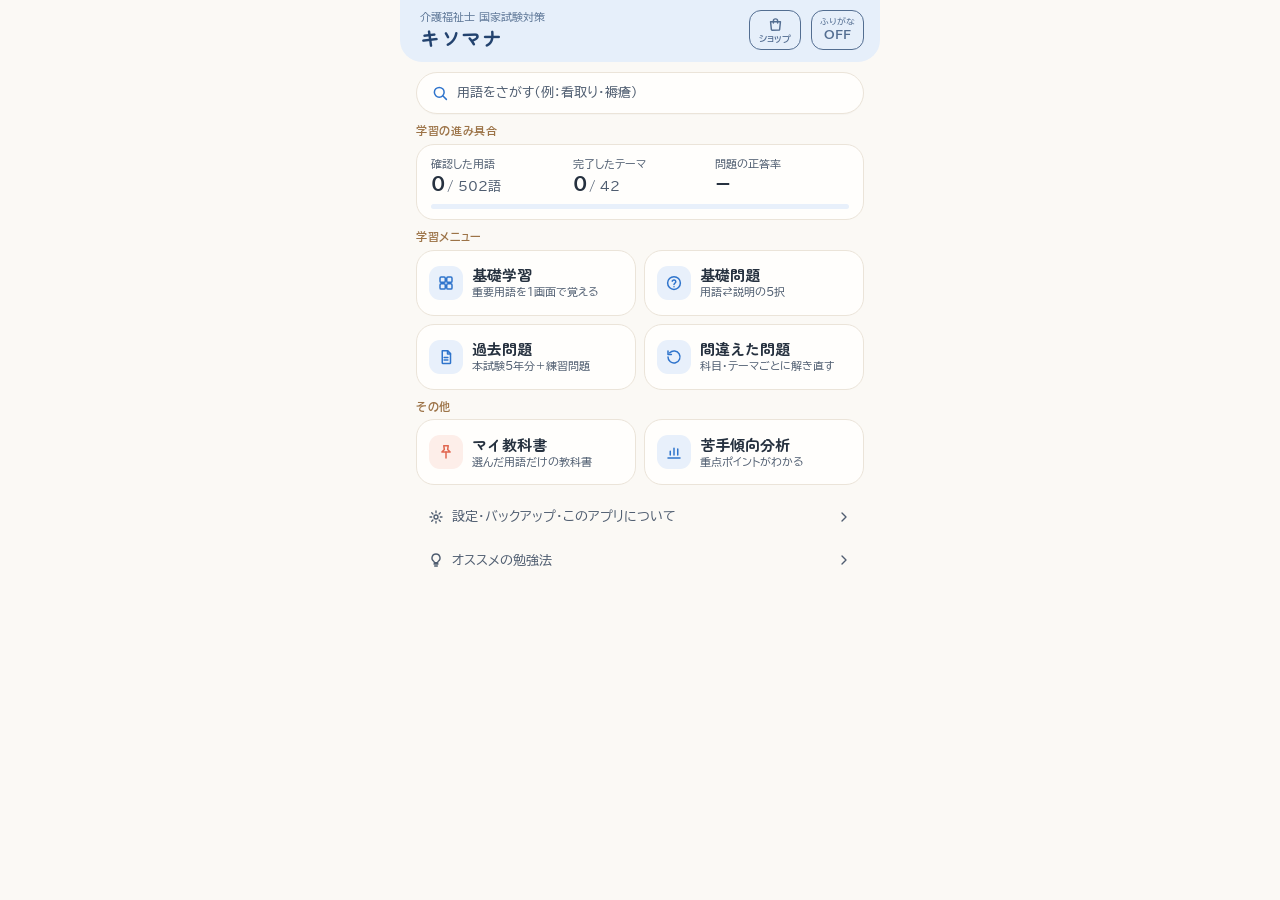
==== commit 0c6c3d89: "用語の検索を追加（言い換え・ひらがなでも探せる。結果から基礎学習の該当ページへ） Co-Authored-By: Claude Opus 5.5 <noreply@anthropic.com> Cla" ====
--- a/docs/index.html
+++ b/docs/index.html
@@ -613,7 +613,8 @@
 }
 
 @media (prefers-reduced-motion: reduce) {
-  *, *::before, *::after { animation: none !important; transition: none !important; }
+  /* オープニング（ロゴが積み上がる演出）だけは止めない。動きを減らす設定では、下のほうで「その場でふわっと出る」形に切り替える */
+  *:not(.splash):not(.splash *):not(.intro__movie *), *::before, *::after { animation: none !important; transition: none !important; }
 }
 
 /* ---------- 表示切り替え ---------- */
@@ -1571,18 +1572,12 @@
 .ilogo { width: 100%; height: auto; display: block; color: var(--brand-ink); overflow: visible; }
 .ilogo__b { fill: var(--accent); opacity: 0; transform-box: fill-box; transform-origin: 50% 100%; animation: blockIn 0.35s cubic-bezier(.3,1.5,.6,1) forwards; }
 .ilogo__b--top { fill: var(--pin); }
+.intro__movie .ilogo__man { animation-delay: 1.65s; }
 @keyframes blockIn { from { opacity: 0; transform: translateY(-30px) scale(.6); } to { opacity: 1; transform: none; } }
-.ilogo__man { color: var(--brand-ink); opacity: 0; animation: manClimb 1.1s ease-in-out 0.9s forwards; }
-@keyframes manClimb {
-  0% { opacity: 0; transform: translate(26px, 296px); }
-  15% { opacity: 1; transform: translate(26px, 296px); }
-  40% { transform: translate(98px, 224px); }
-  65% { transform: translate(170px, 152px); }
-  100% { opacity: 1; transform: translate(242px, 80px); }
-}
-.intro__name { margin: 10px 0 0; font-family: var(--title-font); font-size: 40px; font-weight: 700; letter-spacing: 0.12em; color: var(--brand-ink); opacity: 0; animation: fadeUp 0.6s ease-out 2.1s forwards; }
-.intro__sub { margin: 0; font-size: var(--fs-md); color: var(--brand-muted); opacity: 0; animation: fadeUp 0.6s ease-out 2.35s forwards; }
-.intro__tag { margin: 14px 0 0; font-family: var(--title-font); font-weight: 700; font-size: 16px; color: var(--label); opacity: 0; animation: fadeUp 0.6s ease-out 2.7s forwards; }
+.ilogo__man { color: var(--brand-ink); opacity: 0; transform: translate(27.7px, 294.6px); animation: splashMan 0.45s cubic-bezier(.2,1.7,.5,1) 0.9s forwards; }
+.intro__name { margin: 10px 0 0; font-family: var(--title-font); font-size: 40px; font-weight: 700; letter-spacing: 0.12em; color: var(--brand-ink); opacity: 0; animation: fadeUp 0.6s ease-out 2.8s forwards; }
+.intro__sub { margin: 0; font-size: var(--fs-md); color: var(--brand-muted); opacity: 0; animation: fadeUp 0.6s ease-out 3.05s forwards; }
+.intro__tag { margin: 14px 0 0; font-family: var(--title-font); font-weight: 700; font-size: 16px; color: var(--label); opacity: 0; animation: fadeUp 0.6s ease-out 3.4s forwards; }
 @keyframes fadeUp { from { opacity: 0; transform: translateY(10px); } to { opacity: 1; transform: none; } }
 .intro__skip, .intro__close { position: absolute; top: calc(env(safe-area-inset-top, 0px) + 12px); right: 16px; border: 0; background: transparent; color: var(--muted); font: inherit; font-size: var(--fs-sm); padding: 8px; cursor: pointer; }
 .intro__guide { flex: 1; display: flex; flex-direction: column; min-height: 0; padding-top: 44px; position: relative; max-width: var(--app-max); width: 100%; margin: 0 auto; }
@@ -1591,7 +1586,7 @@
 .intro__slide { flex: 0 0 100%; scroll-snap-align: center; display: flex; flex-direction: column; align-items: center; justify-content: center; gap: 12px; padding: 0 28px; text-align: center; overflow-y: auto; }
 .intro__slide .mm { width: 100%; max-width: 330px; text-align: left; }
 .intro__slide .intro__mark .ilogo__b, .intro__slide .intro__mark .ilogo__man { animation: none; opacity: 1; }
-.intro__slide .intro__mark .ilogo__man { transform: translate(26px, 296px); }
+.intro__slide .intro__mark .ilogo__man { transform: translate(27.7px, 294.6px); }
 .intro__title { margin: 8px 0 0; font-family: var(--title-font); font-size: 21px; line-height: 1.4; color: var(--brand-ink); }
 .intro__text { margin: 0; font-size: var(--fs-md); line-height: 1.85; color: var(--muted); max-width: 330px; }
 .intro__foot { display: flex; flex-direction: column; align-items: center; gap: 14px; padding: 12px 24px 24px; }
@@ -1606,7 +1601,6 @@
 .mm__tile { display: flex; align-items: center; gap: 6px; padding: 10px 8px; border-radius: 10px; background: var(--surface); border: 1px solid var(--line); }
 .mm__tile svg { width: 18px; height: 18px; color: var(--accent); }
 .mm__tile b { font-size: 13px; color: var(--ink); }
-@media (prefers-reduced-motion: reduce) { .ilogo__b, .ilogo__man, .intro__name, .intro__sub, .intro__tag { animation-duration: 0.01s !important; animation-delay: 0s !important; } }
 
 /* 確認済みの丸：押せる範囲を左に広げる（文字の右端あたりを押しても確認済みになる） */
 .rs-item__check { position: relative; width: 2.4em; min-width: 38px; }
@@ -1616,9 +1610,11 @@
 .splash { position: fixed; inset: 0; z-index: 110; display: flex; flex-direction: column; align-items: center; justify-content: center; gap: 4px;
   background: radial-gradient(circle at 50% 40%, var(--surface) 0%, var(--brand) 70%); }
 .splash.is-leaving { animation: introOut 0.42s ease-in forwards; }
-.splash__mark { width: 128px; animation: splashMark 0.6s cubic-bezier(.2,1.4,.5,1) both; }
-.splash__mark .ilogo__b { animation: none; opacity: 1; }
-.splash__mark .ilogo__man { animation: none; opacity: 1; transform: translate(98px, 224px); }
+.splash__mark { width: 150px; }
+.splash__mark .ilogo__b { animation: splashBlock 0.32s cubic-bezier(.3,1.6,.6,1) forwards; }
+@keyframes splashBlock { from { opacity: 0; transform: translateY(-46px) scale(.7); } 70% { opacity: 1; } to { opacity: 1; transform: none; } }
+.splash__mark .ilogo__man { opacity: 0; transform: translate(27.7px, 294.6px); animation: splashMan 0.45s cubic-bezier(.2,1.7,.5,1) 1.65s forwards; }
+@keyframes splashMan { from { opacity: 0; transform: translate(27.7px, 314.6px) scale(.4); } to { opacity: 1; transform: translate(27.7px, 294.6px); } }
 @keyframes splashMark { from { opacity: 0; transform: translateY(16px) scale(0.7); } to { opacity: 1; transform: none; } }
 .splash__word { margin: 14px 0 0; font-family: var(--title-font); font-weight: 700; font-size: 52px; letter-spacing: 0.08em; line-height: 1; }
 .splash__word span { display: inline-block; opacity: 0;
@@ -1626,7 +1622,7 @@
   filter: drop-shadow(0 3px 0 rgba(255, 255, 255, 0.9)) drop-shadow(0 6px 14px rgba(35, 67, 111, 0.18));
   animation: splashChar 0.5s cubic-bezier(.2,1.6,.5,1) forwards; }
 @keyframes splashChar { from { opacity: 0; transform: translateY(18px) scale(0.6) rotate(-6deg); } to { opacity: 1; transform: none; } }
-.splash__sub { margin: 10px 0 0; font-size: var(--fs-sm); letter-spacing: 0.24em; color: var(--brand-muted); font-weight: 700; opacity: 0; animation: fadeUp 0.5s ease-out 0.85s forwards; }
+.splash__sub { margin: 10px 0 0; font-size: var(--fs-sm); letter-spacing: 0.24em; color: var(--brand-muted); font-weight: 700; opacity: 0; animation: fadeUp 0.5s ease-out 2.55s forwards; }
 /* 過去問の見本 */
 .mm--past { display: flex; flex-direction: column; gap: 5px; }
 .mm__year { display: flex; align-items: center; gap: 8px; padding: 7px 10px; border-radius: 9px; background: var(--surface); border: 1px solid var(--line); }
@@ -1634,7 +1630,45 @@
 .mm__yearsub { flex: 1; color: var(--muted); font-size: 11.5px; }
 .mm__year i { font-style: normal; font-size: 11px; font-weight: 700; padding: 2px 8px; border-radius: 999px; background: var(--tint); color: var(--muted); }
 .mm__year i.is-ok { background: var(--ok-soft); color: var(--ok); }
-@media (prefers-reduced-motion: reduce) { .splash__mark, .splash__word span, .splash__sub { animation-duration: 0.01s !important; animation-delay: 0s !important; } }
+/* 動きを減らす設定の端末：落ちてくる動きをやめ、同じ順番で1個ずつその場に現れる（何も見えなくならないように） */
+@keyframes logoFade { from { opacity: 0; } to { opacity: 1; } }
+@media (prefers-reduced-motion: reduce) {
+  .splash__mark .ilogo__b, .intro__movie .ilogo__b { animation-name: logoFade !important; animation-duration: 0.3s !important; animation-timing-function: ease-out !important; }
+  .splash__mark .ilogo__man, .splash__word span, .splash__sub, .intro__name, .intro__sub, .intro__tag { animation-name: logoFade !important; animation-timing-function: ease-out !important; }
+  .intro__movie .ilogo__man { animation-name: logoFade !important; animation-duration: 0.4s !important; }
+}
+
+/* ---------- 用語の検索 ---------- */
+.home-search { display: flex; align-items: center; gap: 8px; width: 100%; min-height: 42px; padding: 8px 14px; border: 1px solid var(--line); border-radius: 999px;
+  background: var(--surface); color: var(--muted); font: inherit; font-size: var(--fs-sm); text-align: left; cursor: pointer; box-shadow: 0 1px 0 rgba(0,0,0,0.02); }
+.home-search svg, .search__box > svg { width: 18px; height: 18px; flex: none; color: var(--accent); }
+.home-search__ph { flex: 1; min-width: 0; overflow: hidden; text-overflow: ellipsis; white-space: nowrap; }
+.content--search { gap: 12px; padding-bottom: calc(24px + env(safe-area-inset-bottom, 0px)); }
+.search__box { position: sticky; top: calc(env(safe-area-inset-top, 0px) + 60px); z-index: 5; display: flex; align-items: center; gap: 8px; padding: 0 6px 0 14px;
+  border: 2px solid var(--accent); border-radius: 999px; background: var(--surface); }
+.search__input { flex: 1; min-width: 0; height: 44px; border: 0; outline: 0; background: transparent; color: var(--ink); font: inherit; font-size: 16px; -webkit-appearance: none; appearance: none; }
+.search__input::-webkit-search-cancel-button { display: none; }
+.search__clear { display: grid; place-items: center; width: 34px; height: 34px; border: 0; border-radius: 50%; background: var(--tint); color: var(--muted); cursor: pointer; }
+.search__clear[hidden] { display: none; }
+.search__clear svg { width: 16px; height: 16px; }
+.search__hint, .search__empty { margin: 4px 2px; color: var(--muted); font-size: var(--fs-sm); line-height: 1.7; }
+.search__empty { padding: 18px 4px; text-align: center; }
+.search__label { margin: 8px 2px 6px; font-size: var(--fs-sm); font-weight: 700; color: var(--label); }
+.search__chips { display: flex; flex-wrap: wrap; gap: 8px; }
+.search__chip { padding: 8px 14px; border: 1px solid var(--line); border-radius: 999px; background: var(--surface); color: var(--ink); font: inherit; font-size: var(--fs-sm); font-weight: 700; cursor: pointer; }
+.search__count { margin: 0 2px; font-size: var(--fs-sm); font-weight: 700; color: var(--label); }
+.search__rel { display: block; margin-top: 2px; font-weight: 400; color: var(--muted); font-size: 12px; line-height: 1.6; }
+.sres-list { display: flex; flex-direction: column; gap: 8px; margin-top: 8px; }
+.sres { display: flex; flex-direction: column; gap: 3px; width: 100%; padding: 11px 14px; border: 1px solid var(--line); border-radius: var(--radius-sm, 12px);
+  background: var(--surface); color: var(--ink); font: inherit; text-align: left; cursor: pointer; }
+.sres__where { font-size: 11.5px; color: var(--muted); }
+.sres__term { font-size: var(--fs-md, 16px); font-weight: 700; color: var(--brand-ink); }
+.sres__term small { margin-left: 8px; font-size: 11.5px; font-weight: 400; color: var(--muted); }
+.sres__def { font-size: var(--fs-sm); line-height: 1.65; color: var(--ink); }
+.sres mark, .search__results mark { background: var(--accent-soft); color: inherit; border-radius: 3px; padding: 0 1px; }
+.search__note { margin: 10px 2px 0; font-size: 11.5px; line-height: 1.6; color: var(--muted); }
+.rs-item.is-found .rs-item__slide { animation: foundFlash 2.2s ease-out; }
+@keyframes foundFlash { 0%, 35% { box-shadow: 0 0 0 3px var(--accent); background: var(--accent-soft); } 100% { box-shadow: 0 0 0 0 transparent; } }
 
 </style>
 </head>
@@ -6122,6 +6156,7 @@
     arrow: '<path d="M5 12h14M13 6l6 6-6 6"/>',
     redo: '<path d="M4 12a8 8 0 1 0 2.3-5.6M4 4v4.5h4.5"/>',
     chart: '<path d="M4 20h16M7 16v-5M12 16V7M17 16v-8"/>',
+    search: '<circle cx="11" cy="11" r="6.5"/><path d="M16 16l4.5 4.5"/>',
     pin: '<path d="M9 3.5h6l-.8 5.2 3.3 3.3H6.5l3.3-3.3L9 3.5z"/><path d="M12 12v8"/>',
     gear: '<circle cx="12" cy="12" r="3"/><path d="M12 3v2.5M12 18.5V21M3 12h2.5M18.5 12H21M5.6 5.6l1.8 1.8M16.6 16.6l1.8 1.8M5.6 18.4l1.8-1.8M16.6 7.4l1.8-1.8"/>',
     save: '<path d="M12 4v11M7.5 10.5L12 15l4.5-4.5M5 19.5h14"/>',
@@ -6348,7 +6383,19 @@
       });
       root.normalize();
     }
-    return { apply: apply, strip: strip };
+    // 文字列の読みがな（ひらがな）。検索で「みとり」「じょくそう」などのかな入力に当てるために使う
+    function reading(text) {
+      var out = "", i = 0;
+      text = String(text || "");
+      while (i < text.length) {
+        var c = text.charAt(i), found = null;
+        if (idx[c]) for (var b = 0; b < idx[c].length; b++) if (text.startsWith(idx[c][b], i)) { found = idx[c][b]; break; }
+        if (found) { out += D[found].replace(/[\u4e00-\u9fff々〆ヶ]+\{([^}]*)\}/g, "$1"); i += found.length; }
+        else { out += c; i++; }
+      }
+      return out;
+    }
+    return { apply: apply, strip: strip, reading: reading };
   })();
   function furiOn() { return Boolean(Furi) && Store.getPref("furigana", false); }
   function furiButton() {
@@ -6444,6 +6491,7 @@
     return (
       topbar("介護福祉士 国家試験対策", "キソマナ", null, shopButton()) +
       '<main class="content content--home">' +
+      '<button class="home-search" data-action="open-search">' + icon("search") + '<span class="home-search__ph">用語をさがす（例：看取り・褥瘡）</span></button>' +
       '<section class="section"><h2 class="section__label">学習の進み具合</h2>' +
       '<div class="panel stats">' +
       '<div><p class="stat__label">確認した用語</p><p class="stat__value">' + checked + "<small>/ " + ids.length + "語</small></p></div>" +
@@ -6638,7 +6686,7 @@
       : '<p class="dock__status">すべて確認すると次へ進めます（あと ' + (total - done) + " 語）</p>";
 
     return (
-      topbar(mine ? "マイ教科書 ・ " + field.name : field.name, theme.name, "back-themes") +
+      topbar(mine ? "マイ教科書 ・ " + field.name : field.name, theme.name, view.fromSearch ? "back-search" : "back-themes") +
       '<main class="content content--with-dock' + (mode === "list" ? " content--read" : "") + '">' +
       '<div class="study-head">' +
       '<div class="study-head__row">' +
@@ -6694,7 +6742,10 @@
     var picked = Store.isPicked(t.id);
     var pinBtn = '<button class="btn btn--pin' + (picked ? " is-picked" : "") + '" data-action="toggle-pick">' + icon("pin") +
       (picked ? "マイ教科書に追加済み（外す）" : "マイ教科書に追加") + "</button>";
-    var foot = on
+    var foot = view.name === "search"
+      ? '<button class="btn btn--primary" data-action="search-open-study" data-autofocus>' + icon("book") + "基礎学習のこのページを開く</button>" + pinBtn +
+        '<button class="btn btn--ghost" data-action="close-sheet">検索結果に戻る</button>'
+      : on
       ? '<p class="sheet__done">' + icon("check") + "確認済み</p>" + pinBtn +
         '<button class="btn btn--ghost" data-action="close-sheet" data-autofocus>一覧に戻る</button>' +
         '<button class="btn btn--text" data-action="uncheck">未確認に戻す</button>'
@@ -8457,19 +8508,22 @@
   /* ---------------- オープニングと最初の操作説明 ---------------- */
   var INTRO_TAGLINE = "見やすく学び、問題を解いて思い出す。";
   var INTRO_CONCEPT = "知識を着実に身につける介護福祉士試験対策アプリ。";
-  function introLogo() {
+  function introLogo(step) {
     // 5段の階段（積み木）と、上っていく人。CSS アニメーションで順に積み上がる
     var s = 64, g = 8, x0 = 20, base = 360, o = "", k = 0;
     for (var col = 0; col < 5; col++) {
       for (var row = 0; row <= col; row++) {
         var top = col === 4 && row === 4;
-        o += '<rect class="ilogo__b' + (top ? " ilogo__b--top" : "") + '" style="animation-delay:' + (top ? 1.75 : k * 0.05) + 's" x="' + (x0 + col * (s + g)) +
+        // step を指定すると、1個ずつ順番に（最後にてっぺんの赤いブロック）積み上がる
+        var delay = step ? k * step : (top ? 1.75 : k * 0.05);
+        o += '<rect class="ilogo__b' + (top ? " ilogo__b--top" : "") + '" style="animation-delay:' + delay.toFixed(2) + 's" x="' + (x0 + col * (s + g)) +
           '" y="' + (base - (row + 1) * s - row * g) + '" width="' + s + '" height="' + s + '" rx="14"/>';
         k++;
       }
     }
-    var st = 'fill="none" stroke="currentColor" stroke-width="13" stroke-linecap="round" stroke-linejoin="round"';
-    var man = '<g class="ilogo__man"><g transform="scale(0.78)"><circle cx="40" cy="-150" r="24" fill="currentColor"/>' +
+    // 人はアプリのアイコンと同じ位置・大きさ（1段目の上に立ち、2段目に足をかける）
+    var st = 'fill="none" stroke="currentColor" stroke-width="22" stroke-linecap="round" stroke-linejoin="round"';
+    var man = '<g class="ilogo__man"><g transform="scale(0.964)"><circle cx="40" cy="-150" r="25" fill="currentColor"/>' +
       '<path d="M36,-116 L24,-60" ' + st + '/><path d="M24,-60 L14,-28 L2,0" ' + st + '/><path d="M24,-60 L62,-52 L64,-18" ' + st + '/>' +
       '<path d="M34,-104 L58,-82 L72,-90" ' + st + '/><path d="M34,-104 L12,-84 L4,-66" ' + st + "/></g></g>";
     return '<svg class="ilogo" viewBox="0 0 400 380" aria-hidden="true">' + o + man + "</svg>";
@@ -8504,8 +8558,9 @@
     var el = document.createElement("div");
     el.className = "splash";
     el.setAttribute("aria-hidden", "true");
-    el.innerHTML = '<div class="splash__mark">' + introLogo() + "</div>" +
-      '<p class="splash__word">' + "キソマナ".split("").map(function (c, i) { return '<span style="animation-delay:' + (0.35 + i * 0.09) + 's">' + c + "</span>"; }).join("") + "</p>" +
+    // ブロックが1個ずつ積み上がる → 人が出てくる → 文字が入る
+    el.innerHTML = '<div class="splash__mark">' + introLogo(0.1) + "</div>" +
+      '<p class="splash__word">' + "キソマナ".split("").map(function (c, i) { return '<span style="animation-delay:' + (2.0 + i * 0.1).toFixed(2) + 's">' + c + "</span>"; }).join("") + "</p>" +
       '<p class="splash__sub">介護福祉士 国家試験対策</p>';
     document.body.appendChild(el);
     var done = false;
@@ -8515,7 +8570,7 @@
       setTimeout(function () { el.remove(); if (then) then(); }, 420);
     };
     el.addEventListener("click", close);
-    setTimeout(close, 1900);
+    setTimeout(close, 3600);
   }
   var introEl = null;
   function closeIntro() {
@@ -8532,7 +8587,7 @@
     introEl.setAttribute("aria-label", "キソマナの使い方");
     introEl.innerHTML =
       '<div class="intro__movie" data-intro="to-guide">' +
-      '<div class="intro__mark">' + introLogo() + "</div>" +
+      '<div class="intro__mark">' + introLogo(0.1) + "</div>" +
       '<p class="intro__name">キソマナ</p>' +
       '<p class="intro__sub">介護福祉士 国家試験対策</p>' +
       '<p class="intro__tag">' + esc(INTRO_TAGLINE) + "</p>" +
@@ -8560,7 +8615,7 @@
     };
     track.addEventListener("scroll", function () { var i = Math.round(track.scrollLeft / track.clientWidth); if (i !== idx) setIdx(i); });
     var toGuide = function () { if (introEl) introEl.classList.add("is-guide"); };
-    var timer = skipMovie ? null : setTimeout(toGuide, 4200);
+    var timer = skipMovie ? null : setTimeout(toGuide, 4800);
     introEl.addEventListener("click", function (e) {
       var b = e.target.closest("[data-intro]");
       if (!b) return;
@@ -8700,6 +8755,177 @@
     );
   }
 
+  /* ---------------- 用語の検索 ---------------- */
+  // 言い換え・関連する言葉。キーワード（keys）のどれかで探したら、terms の用語もあわせて出す
+  var SEARCH_GROUPS = [
+    { label: "看取り・終末期", keys: ["看取り", "みとり", "終末期", "ターミナル", "エンドオブライフ", "人生会議", "ACP", "エンゼルケア", "緩和ケア", "臨終", "最期"],
+      terms: ["ターミナルケア", "アドバンス・ケア・プランニング", "死の受容の5段階", "死が近づいたときの変化", "グリーフケア", "デスカンファレンス", "死後の介護", "死の三徴候", "尊厳死", "モルヒネの副作用"] },
+    { label: "床ずれ", keys: ["床ずれ", "とこずれ", "褥瘡", "じょくそう", "除圧"], terms: ["褥瘡", "体位変換", "皮膚の構造"] },
+    { label: "認知症の行動・心理症状（BPSD）", keys: ["BPSD", "行動心理症状", "周辺症状"],
+      terms: ["徘徊", "物盗られ妄想", "幻覚", "夕暮れ症候群", "暴言・暴力", "介護への抵抗", "抑うつ", "異食", "アパシー", "帰宅願望への対応", "物盗られ妄想への対応"] },
+    { label: "認知症の中核症状", keys: ["中核症状"], terms: ["記憶障害", "見当識障害", "理解・判断力の障害", "実行機能障害", "注意障害", "失語", "失行", "失認"] },
+    { label: "誤嚥・むせ", keys: ["誤嚥", "ごえん", "むせ", "嚥下", "えんげ", "飲み込み", "誤嚥性肺炎", "窒息"],
+      terms: ["誤嚥", "嚥下障害のある人の食事", "摂食・嚥下の5分類", "食事の姿勢", "高齢者の肺炎", "口腔ケア", "窒息のサイン"] },
+    { label: "感染対策", keys: ["感染", "標準予防策", "スタンダードプリコーション", "消毒", "食中毒"],
+      terms: ["スタンダードプリコーション", "手洗い", "ノロウイルス", "インフルエンザ", "結核", "疥癬", "MRSA", "レジオネラ菌", "清潔と滅菌", "食中毒予防の3原則"] },
+    { label: "虐待・身体拘束", keys: ["虐待", "身体拘束", "拘束", "抑制"],
+      terms: ["高齢者虐待防止法", "虐待の通報", "養護者による虐待の傾向", "障害者虐待防止法", "DV防止法", "身体拘束の禁止", "身体拘束の具体例"] },
+    { label: "ケアマネジャー", keys: ["ケアマネ", "ケアマネジャー", "ケアマネージャー"], terms: ["介護支援専門員", "ケアプラン", "サービス担当者会議"] },
+    { label: "排泄・失禁", keys: ["排泄", "はいせつ", "失禁", "トイレ", "おむつ", "便秘", "尿"],
+      terms: ["機能性尿失禁", "腹圧性尿失禁", "切迫性尿失禁", "溢流性尿失禁", "排泄の姿勢", "ポータブルトイレ", "おむつ交換", "便秘の予防", "便秘の種類", "排尿のしくみ"] },
+    { label: "入浴", keys: ["入浴", "お風呂", "おふろ", "風呂"], terms: ["入浴の注意", "ヒートショック", "片麻痺のある人の入浴", "シャワー浴", "入浴の作用", "入浴用の福祉用具", "足浴", "洗髪", "清拭"] },
+    { label: "睡眠", keys: ["睡眠", "眠れない", "不眠", "眠り"], terms: ["安眠への支援", "概日リズム", "睡眠薬を飲んでいる人への注意", "高齢者の睡眠の特徴", "レム睡眠・ノンレム睡眠", "睡眠障害の種類"] },
+    { label: "災害への備え", keys: ["災害", "防災", "避難", "地震", "BCP"], terms: ["BCP", "福祉避難所", "警戒レベル", "要配慮者への情報伝達"] },
+    { label: "たんの吸引", keys: ["吸引", "たん", "痰", "喀痰"], terms: ["喀痰吸引等を行う介護福祉士", "喀痰吸引の範囲", "吸引の時間", "吸引圧", "吸引前後の観察", "痰の性状", "吸引中の異常", "気管カニューレ内の吸引"] },
+    { label: "胃ろう・経管栄養", keys: ["胃ろう", "胃瘻", "いろう", "経管栄養", "PEG"], terms: ["経管栄養の種類", "胃ろうのスキンケア", "胃ろう・ストーマのある人の入浴", "半固形栄養剤", "経管栄養の姿勢", "注入速度"] },
+    { label: "記録", keys: ["記録", "きろく", "日誌"], terms: ["介護記録", "SOAP", "記録の訂正", "記録の管理", "主観的情報・客観的情報"] },
+    { label: "報連相", keys: ["報連相", "ほうれんそう", "報告"], terms: ["報告・連絡・相談", "報告のしかた"] },
+    { label: "急変時の対応", keys: ["急変", "救急", "救命", "心停止", "意識がない"], terms: ["心肺蘇生", "AED", "気道確保", "窒息のサイン", "バイタルサイン"] },
+    { label: "脳卒中", keys: ["脳卒中", "脳梗塞", "脳出血", "片麻痺"], terms: ["脳血管障害", "血管性認知症", "片麻痺のある人の食事介助", "片麻痺のある人の入浴", "脱健着患", "半側空間無視", "高次脳機能障害"] },
+    { label: "ハラスメント", keys: ["ハラスメント", "カスハラ", "セクハラ"], terms: ["利用者・家族からのハラスメント"] },
+    { label: "燃え尽き・ストレス", keys: ["燃え尽き", "ストレス"], terms: ["バーンアウト", "ストレスチェック制度", "ストレスへの対処", "ストレッサー"] },
+    { label: "権利擁護", keys: ["権利擁護", "代弁"], terms: ["アドボカシー", "成年後見制度", "日常生活自立支援事業"] },
+    { label: "家族・介護者の支援", keys: ["家族支援", "介護者支援", "介護疲れ", "家族"], terms: ["レスパイトケア", "家族の心理的ステップ", "ヤングケアラー", "老老介護", "介護休業"] },
+    { label: "転倒・骨折", keys: ["転倒", "骨折", "転ぶ"], terms: ["大腿骨頸部骨折", "骨粗鬆症", "杖歩行", "歩行器の種類", "フレイル", "サルコペニア"] },
+    { label: "口と歯", keys: ["口腔", "こうくう", "歯", "入れ歯", "義歯"], terms: ["口腔ケア", "口腔ケアの方法", "義歯の扱い", "歯周病", "経管栄養の人の口腔ケア"] },
+    { label: "会議", keys: ["会議", "カンファレンス"], terms: ["サービス担当者会議", "地域ケア会議", "カンファレンス", "デスカンファレンス"] },
+    { label: "薬", keys: ["薬", "くすり", "服薬", "副作用"], terms: ["服薬の介助", "高齢者と薬", "睡眠薬を飲んでいる人への注意", "抗精神病薬の副作用", "坐薬の挿入", "モルヒネの副作用"] },
+    { label: "移乗・移動", keys: ["移乗", "トランスファー", "移動", "車いす", "車椅子"], terms: ["車いすへの移乗", "ボディメカニクス", "ノーリフティングケア", "立ち上がりの介助", "車いすの操作", "車いすの安全"] },
+  ];
+  var SEARCH_SUGGEST = ["看取り", "褥瘡", "誤嚥", "感染対策", "BPSD", "身体拘束", "記録", "急変"];
+
+  /** 検索用に文字をそろえる（全角・半角、カタカナ→ひらがな、大文字・小文字、記号の違いを吸収） */
+  function normSearch(text) {
+    return String(text || "").normalize("NFKC").toLowerCase()
+      .replace(/[ァ-ヶ]/g, function (c) { return String.fromCharCode(c.charCodeAt(0) - 0x60); })
+      .replace(/[\s・･\-‐－―、。，．,.()（）「」『』]/g, "");
+  }
+  var searchIndex = null;
+  function buildSearchIndex() {
+    if (searchIndex) return searchIndex;
+    var byName = {};
+    searchIndex = [];
+    DATA.fields.forEach(function (f) {
+      f.themes.forEach(function (th) {
+        th.pages.forEach(function (pg) {
+          pg.terms.forEach(function (t) {
+            var body = [t.definition, t.point, t.example, t.person, t.profile].filter(Boolean).join(" ");
+            var e = {
+              id: t.id, t: t, field: f, theme: th,
+              name: normSearch(t.term),
+              read: normSearch((t.reading || "") + " " + (Furi ? Furi.reading(t.term) : "")),
+              where: normSearch(th.name + " " + pg.title),
+              body: normSearch(body),
+              bodyRead: Furi ? normSearch(Furi.reading(body)) : "",
+            };
+            searchIndex.push(e);
+            (byName[t.term] = byName[t.term] || []).push(e);
+          });
+        });
+      });
+    });
+    searchIndex.byName = byName;
+    return searchIndex;
+  }
+  function searchTerms(q) {
+    var idx = buildSearchIndex();
+    var tokens = String(q || "").split(/[\s　]+/).map(normSearch).filter(Boolean);
+    if (!tokens.length) return { hits: [], groups: [] };
+    var related = {}, groups = [];
+    SEARCH_GROUPS.forEach(function (g) {
+      var hit = tokens.some(function (tk) {
+        return g.keys.some(function (k) { var nk = normSearch(k); return nk === tk || (tk.length >= 2 && nk.indexOf(tk) === 0) || (nk.length >= 2 && tk.indexOf(nk) !== -1); });
+      });
+      if (!hit) return;
+      groups.push(g.label);
+      g.terms.forEach(function (name) { (idx.byName[name] || []).forEach(function (e) { related[e.id] = true; }); });
+    });
+    var hits = [];
+    idx.forEach(function (e) {
+      var score = 0;
+      for (var i = 0; i < tokens.length; i++) {
+        var tk = tokens[i], s = 0;
+        if (e.name === tk) s = 100;
+        else if (e.name.indexOf(tk) === 0) s = 85;
+        else if (e.name.indexOf(tk) !== -1) s = 70;
+        else if (e.read.indexOf(tk) !== -1) s = 60;
+        else if (e.where.indexOf(tk) !== -1) s = 35;
+        else if (e.body.indexOf(tk) !== -1) s = 25;
+        else if (tk.length >= 2 && e.bodyRead.indexOf(tk) !== -1) s = 20;
+        if (!s && !related[e.id]) { score = 0; break; }
+        score += s;
+      }
+      if (related[e.id]) score = Math.max(score, 45);
+      if (score) hits.push({ e: e, score: score });
+    });
+    hits.sort(function (a, b) { return b.score - a.score; });
+    return { hits: hits, groups: groups };
+  }
+  /** 入力した言葉を、表示する文の中で目立たせる */
+  function markSearch(text, q) {
+    var html = esc(text);
+    String(q || "").split(/[\s　]+/).filter(function (w) { return w.length >= 1; }).forEach(function (w) {
+      var ew = esc(w).replace(/[.*+?^${}()|[\]\\]/g, "\\$&");
+      html = html.replace(new RegExp(ew, "gi"), function (m) { return "<mark>" + m + "</mark>"; });
+    });
+    return html;
+  }
+  function searchResultsHtml() {
+    var q = view.q || "";
+    if (!normSearch(q)) {
+      return '<p class="search__hint">用語の名前だけでなく、説明の中の言葉や、ひらがなでも探せます。</p>' +
+        '<p class="search__label">よく調べられる言葉</p><div class="search__chips">' +
+        SEARCH_SUGGEST.map(function (w) { return '<button class="search__chip" data-action="search-set" data-q="' + esc(w) + '">' + esc(w) + "</button>"; }).join("") + "</div>";
+    }
+    var r = searchTerms(q);
+    if (!r.hits.length) {
+      return '<p class="search__empty">「' + esc(q) + "」に当てはまる用語は見つかりませんでした。<br>言い方を変えるか、短い言葉で探してみてください。</p>";
+    }
+    var list = r.hits.slice(0, 80).map(function (h) {
+      var t = h.e.t;
+      return '<button class="sres" data-action="search-open" data-id="' + esc(t.id) + '">' +
+        '<span class="sres__where">' + esc(h.e.field.name) + " ・ " + esc(h.e.theme.name) + "</span>" +
+        '<span class="sres__term">' + markSearch(t.term, q) + (t.reading ? '<small class="no-furi">' + esc(t.reading) + "</small>" : "") + "</span>" +
+        '<span class="sres__def">' + markSearch(t.definition, q) + "</span>" +
+        "</button>";
+    }).join("");
+    return '<p class="search__count">' + r.hits.length + "件" +
+      (r.groups.length ? '<span class="search__rel">関連する言葉も表示しています（' + esc(r.groups.join("、")) + "）</span>" : "") + "</p>" +
+      '<div class="sres-list">' + list + "</div>";
+  }
+  function renderSearch() {
+    return (
+      topbar("キソマナ", "用語をさがす", "home") +
+      '<main class="content content--search">' +
+      '<div class="search__box">' + icon("search") +
+      '<input class="search__input" type="search" enterkeyhint="search" autocomplete="off" placeholder="例：看取り、じょくそう、ケアマネ" aria-label="用語をさがす" value="' + esc(view.q || "") + '">' +
+      '<button class="search__clear" data-action="search-clear" aria-label="入力を消す"' + (view.q ? "" : " hidden") + ">" + icon("close") + "</button></div>" +
+      '<div class="search__results" aria-live="polite">' + searchResultsHtml() + "</div>" +
+      '<p class="search__note">試験対策用の要点です。実務では、最新の公式資料や職場の手順もあわせて確認してください。</p>' +
+      "</main>"
+    );
+  }
+  function updateSearchResults() {
+    var box = $app.querySelector(".search__results");
+    if (!box) return;
+    box.innerHTML = searchResultsHtml();
+    if (furiOn()) Furi.apply(box);
+    var clr = $app.querySelector(".search__clear");
+    if (clr) clr.hidden = !view.q;
+  }
+  function focusSearch() {
+    var inp = $app.querySelector(".search__input");
+    if (inp) { inp.focus({ preventScroll: true }); var n = inp.value.length; try { inp.setSelectionRange(n, n); } catch (e) { /* type=search で使えない環境 */ } }
+  }
+  $app.addEventListener("input", function (e) {
+    if (!e.target.classList || !e.target.classList.contains("search__input")) return;
+    view.q = e.target.value;
+    updateSearchResults();
+  });
+  $app.addEventListener("keydown", function (e) {
+    if (e.key === "Enter" && e.target.classList && e.target.classList.contains("search__input") && !e.isComposing) e.target.blur();
+  });
+
   /* ---------------- 描画 ---------------- */
   function render() {
     openSwipeEl = null;
@@ -8720,6 +8946,7 @@
       case "paywall": view = { name: "shop", reason: "originals", back: { name: "exams" } }; html = renderShop(); break;
       case "shop": html = renderShop(); break;
       case "method": html = renderMethod(); break;
+      case "search": html = renderSearch(); break;
       default: html = renderHome();
     }
     $app.innerHTML = html;
@@ -8739,6 +8966,24 @@
       window.scrollTo(0, y);
     },
     home: function () { go({ name: "home" }); },
+    "open-search": function () { go({ name: "search", q: "" }); focusSearch(); },
+    "back-search": function () { go({ name: "search", q: (view.fromSearch || "").trim() }); },
+    "search-set": function (el) { view.q = el.dataset.q; var inp = $app.querySelector(".search__input"); if (inp) inp.value = view.q; updateSearchResults(); },
+    "search-clear": function () { view.q = ""; var inp = $app.querySelector(".search__input"); if (inp) inp.value = ""; updateSearchResults(); focusSearch(); },
+    "search-open": function (el) { var inp = $app.querySelector(".search__input"); if (inp) inp.blur(); openSheet(el.dataset.id, el); },
+    "search-open-study": function () {
+      var id = openTermId, entry = termById[id];
+      if (!entry) return;
+      var q = view.q || "";
+      Store.setLast(entry.theme.id, entry.pageIndex);
+      go({ name: "study", themeId: entry.theme.id, pageIndex: entry.pageIndex, fromSearch: q || " " });
+      setTimeout(function () {
+        var item = $app.querySelector('.rs-item[data-id="' + id.replace(/"/g, '\\"') + '"]');
+        if (!item) return;
+        item.scrollIntoView({ block: "center" });
+        item.classList.add("is-found");
+      }, 30);
+    },
     "open-fields": function (el) { go({ name: "fields", ctx: el.dataset.ctx }); },
     fields: function () { go({ name: "fields", ctx: view.ctx || "study" }); },
     "open-field": function (el) { go({ name: "themes", fieldId: el.dataset.id, ctx: view.ctx }); },
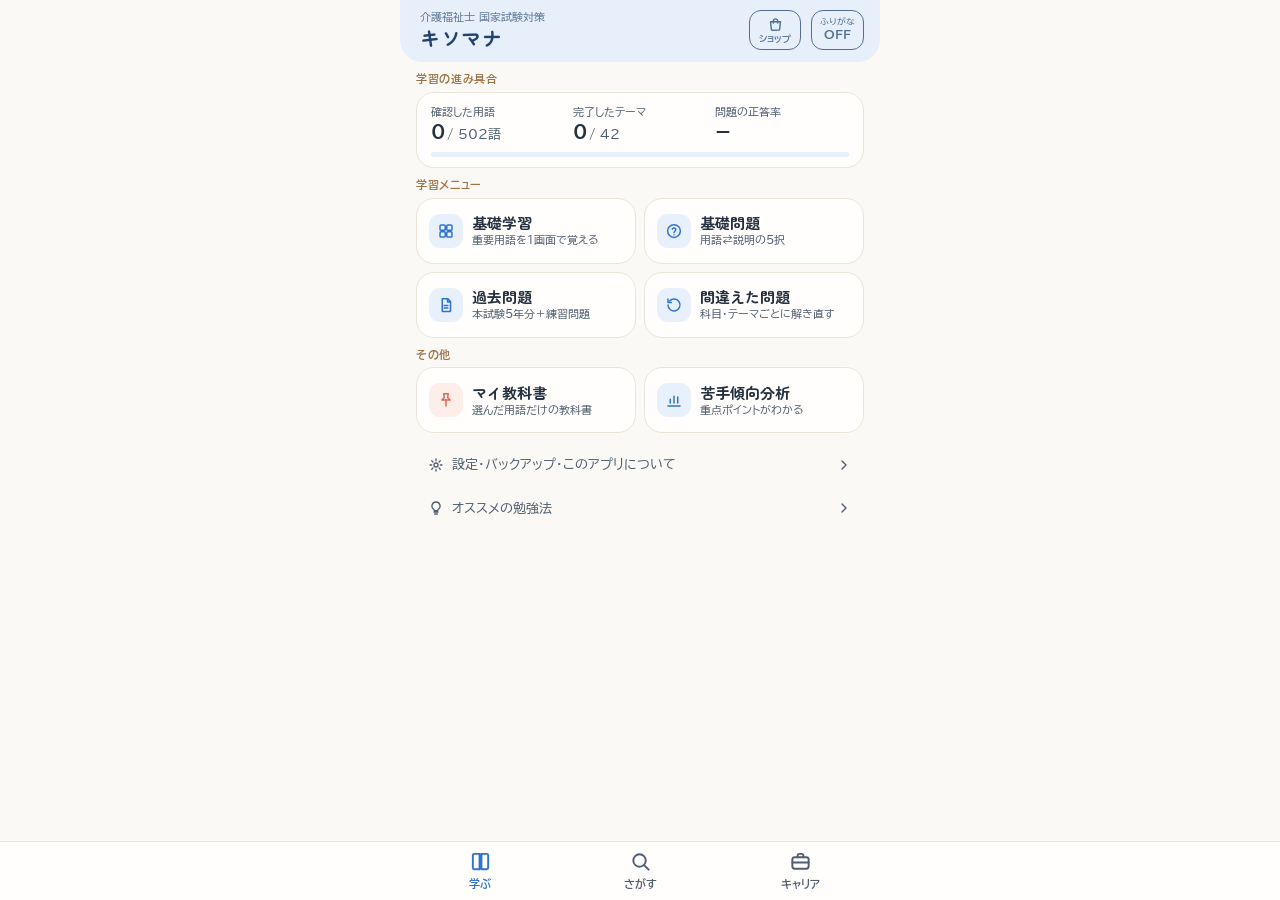
==== commit 37f028d1: "下のタブ（学ぶ・さがす・キャリア）とキャリアのページを追加 Co-Authored-By: Claude Opus 5.5 <noreply@anthropic.com> Claude-Session" ====
--- a/docs/index.html
+++ b/docs/index.html
@@ -1669,6 +1669,50 @@
 .search__note { margin: 10px 2px 0; font-size: 11.5px; line-height: 1.6; color: var(--muted); }
 .rs-item.is-found .rs-item__slide { animation: foundFlash 2.2s ease-out; }
 @keyframes foundFlash { 0%, 35% { box-shadow: 0 0 0 3px var(--accent); background: var(--accent-soft); } 100% { box-shadow: 0 0 0 0 transparent; } }
+
+/* ---------- 下のタブ（学ぶ・さがす・キャリア） ---------- */
+:root { --tabbar-h: 58px; }
+.tabbar { position: fixed; left: 0; right: 0; bottom: 0; z-index: 30; display: flex; justify-content: center;
+  padding: 0 max(8px, env(safe-area-inset-left, 0px)) env(safe-area-inset-bottom, 0px);
+  background: var(--surface); background: color-mix(in srgb, var(--surface) 94%, transparent); border-top: 1px solid var(--line);
+  -webkit-backdrop-filter: blur(10px); backdrop-filter: blur(10px); }
+.tabbar__btn { flex: 1; max-width: 160px; height: var(--tabbar-h); display: flex; flex-direction: column; align-items: center; justify-content: center; gap: 2px;
+  border: 0; background: none; color: var(--muted); font: inherit; font-size: 11px; font-weight: 700; cursor: pointer; }
+.tabbar__btn svg { width: 23px; height: 23px; }
+.tabbar__btn.is-on { color: var(--accent); }
+body.has-tabs .content { padding-bottom: calc(var(--tabbar-h) + 14px + env(safe-area-inset-bottom, 0px)); }
+body.has-tabs .content--home { padding-bottom: calc(var(--tabbar-h) + 8px + env(safe-area-inset-bottom, 0px)); }
+body.is-furi .tabbar__btn { font-size: 10.5px; }
+
+/* ---------- キャリア（資格を活かす） ---------- */
+.content--career { gap: 12px; }
+.career__hero { padding: 18px 18px 16px; border-radius: var(--radius, 16px); background: linear-gradient(135deg, var(--accent-soft), var(--surface)); border: 1px solid var(--line); }
+.career__eyebrow { margin: 0; font-size: 12px; font-weight: 700; color: var(--accent); letter-spacing: 0.06em; }
+.career__title { margin: 4px 0 6px; font-family: var(--title-font); font-size: 21px; line-height: 1.45; color: var(--brand-ink); }
+.career__lead { margin: 0; font-size: var(--fs-sm); line-height: 1.7; color: var(--ink); }
+.career__card { padding: 14px 16px; }
+.career__h { margin: 0 0 8px; font-size: 16px; color: var(--brand-ink); }
+.career__list { margin: 0; padding: 0; list-style: none; display: flex; flex-direction: column; gap: 8px; }
+.career__list li { font-size: var(--fs-sm); line-height: 1.65; }
+.career__list b { display: block; color: var(--ink); }
+.career__steps { margin: 0; padding: 0; list-style: none; counter-reset: cs; display: flex; flex-direction: column; gap: 10px; }
+.career__steps li { position: relative; padding-left: 34px; font-size: var(--fs-sm); line-height: 1.65; counter-increment: cs; }
+.career__steps li::before { content: counter(cs); position: absolute; left: 0; top: 1px; width: 24px; height: 24px; border-radius: 50%; display: grid; place-items: center;
+  background: var(--accent); color: #fff; font-size: 12px; font-weight: 700; }
+.career__steps b { display: block; color: var(--ink); }
+.career__steps span { color: var(--muted); }
+.career__pr { display: flex; flex-direction: column; gap: 8px; }
+.career__prh { margin: 6px 2px 0; font-size: 16px; color: var(--brand-ink); display: flex; align-items: center; gap: 8px; }
+.career__badge { font-size: 10px; font-weight: 700; padding: 1px 6px; border-radius: 4px; border: 1px solid var(--muted); color: var(--muted); }
+.career__prlead { margin: 0 2px; font-size: 12.5px; color: var(--muted); }
+.career__link { display: flex; flex-direction: column; gap: 4px; padding: 13px 16px; text-decoration: none; color: var(--ink); }
+.career__lname { font-weight: 700; color: var(--brand-ink); }
+.career__llead { font-size: var(--fs-sm); }
+.career__lpts { display: flex; flex-wrap: wrap; gap: 6px; }
+.career__lpts i { font-style: normal; font-size: 11.5px; padding: 2px 8px; border-radius: 999px; background: var(--tint); color: var(--muted); }
+.career__lgo { display: flex; align-items: center; gap: 4px; font-size: var(--fs-sm); font-weight: 700; color: var(--accent); }
+.career__lgo svg { width: 16px; height: 16px; }
+.career__note { margin: 4px 2px 0; font-size: 11.5px; line-height: 1.6; color: var(--muted); }
 
 </style>
 </head>
@@ -6156,6 +6200,7 @@
     arrow: '<path d="M5 12h14M13 6l6 6-6 6"/>',
     redo: '<path d="M4 12a8 8 0 1 0 2.3-5.6M4 4v4.5h4.5"/>',
     chart: '<path d="M4 20h16M7 16v-5M12 16V7M17 16v-8"/>',
+    career: '<rect x="3.5" y="7.5" width="17" height="12" rx="2.5"/><path d="M9 7.5V6a2 2 0 0 1 2-2h2a2 2 0 0 1 2 2v1.5M3.5 13h17"/>',
     search: '<circle cx="11" cy="11" r="6.5"/><path d="M16 16l4.5 4.5"/>',
     pin: '<path d="M9 3.5h6l-.8 5.2 3.3 3.3H6.5l3.3-3.3L9 3.5z"/><path d="M12 12v8"/>',
     gear: '<circle cx="12" cy="12" r="3"/><path d="M12 3v2.5M12 18.5V21M3 12h2.5M18.5 12H21M5.6 5.6l1.8 1.8M16.6 16.6l1.8 1.8M5.6 18.4l1.8-1.8M16.6 7.4l1.8-1.8"/>',
@@ -6491,7 +6536,6 @@
     return (
       topbar("介護福祉士 国家試験対策", "キソマナ", null, shopButton()) +
       '<main class="content content--home">' +
-      '<button class="home-search" data-action="open-search">' + icon("search") + '<span class="home-search__ph">用語をさがす（例：看取り・褥瘡）</span></button>' +
       '<section class="section"><h2 class="section__label">学習の進み具合</h2>' +
       '<div class="panel stats">' +
       '<div><p class="stat__label">確認した用語</p><p class="stat__value">' + checked + "<small>/ " + ids.length + "語</small></p></div>" +
@@ -8895,7 +8939,7 @@
   }
   function renderSearch() {
     return (
-      topbar("キソマナ", "用語をさがす", "home") +
+      topbar("キソマナ", "用語をさがす", null) +
       '<main class="content content--search">' +
       '<div class="search__box">' + icon("search") +
       '<input class="search__input" type="search" enterkeyhint="search" autocomplete="off" placeholder="例：看取り、じょくそう、ケアマネ" aria-label="用語をさがす" value="' + esc(view.q || "") + '">' +
@@ -8925,6 +8969,84 @@
   $app.addEventListener("keydown", function (e) {
     if (e.key === "Enter" && e.target.classList && e.target.classList.contains("search__input") && !e.isComposing) e.target.blur();
   });
+
+  /* ---------------- 下のタブ（学ぶ・さがす・キャリア） ---------------- */
+  var TAB_VIEWS = { home: "home", search: "search", career: "career" };
+  function tabBar() {
+    var cur = TAB_VIEWS[view.name] || "home";
+    var tab = function (id, label, ic, action) {
+      var on = cur === id;
+      return '<button class="tabbar__btn' + (on ? " is-on" : "") + '" data-action="' + action + '"' + (on ? ' aria-current="page"' : "") + ">" +
+        icon(ic) + "<span>" + label + "</span></button>";
+    };
+    return '<nav class="tabbar" aria-label="メインメニュー">' +
+      tab("home", "学ぶ", "book", "home") + tab("search", "さがす", "search", "open-search") + tab("career", "キャリア", "career", "open-career") + "</nav>";
+  }
+
+  /* ---------------- キャリア（資格を活かす） ---------------- */
+  /**
+   * 紹介するサービス（アフィリエイトの提携が済んだら追加する）。
+   * group: "job"（転職）・"next"（次の資格）・"book"（参考書）
+   * 例：{ group: "job", name: "〇〇介護", lead: "特徴の一言", points: ["全国の求人", "面接の日程調整"], url: "https://..." }
+   * 1件もないグループは、見出しごと表示しない。
+   */
+  var CAREER_LINKS = [];
+  var CAREER_GROUPS = [
+    { id: "job", title: "転職を考えるなら", lead: "資格を活かせる職場を、専門のサービスで探せます。" },
+    { id: "next", title: "次の資格へ", lead: "実務者研修やケアマネジャーなど、次のステップの講座です。" },
+    { id: "book", title: "おすすめの参考書", lead: "アプリとあわせて使える本です。" },
+  ];
+  function renderCareer() {
+    var card = function (title, items) {
+      return '<section class="panel career__card"><h2 class="career__h">' + esc(title) + "</h2><ul class=\"career__list\">" +
+        items.map(function (x) { return "<li><b>" + esc(x[0]) + "</b>" + esc(x[1]) + "</li>"; }).join("") + "</ul></section>";
+    };
+    var path = [
+      ["現場のリーダー・主任", "ユニットやフロアのまとめ役。新人の指導や、ケアの質の管理を任されます。"],
+      ["サービス提供責任者", "訪問介護で、訪問介護計画をつくり、ヘルパーの調整をする役割です。介護福祉士は就くことができる資格の一つです。"],
+      ["ケアマネジャー（介護支援専門員）", "介護福祉士としての実務経験が5年以上（従事した日数が900日以上）になると、介護支援専門員実務研修受講試験を受けられます。"],
+      ["管理者・施設長", "事業所の運営や、職員の育成を担います。"],
+      ["認定介護福祉士", "研修を受けて目指す、介護福祉士のさらに上の段階の資格です。"],
+    ];
+    var links = CAREER_GROUPS.map(function (g) {
+      var items = CAREER_LINKS.filter(function (l) { return l.group === g.id; });
+      if (!items.length) return "";
+      return '<section class="career__pr"><h2 class="career__prh">' + esc(g.title) + '<span class="career__badge">PR</span></h2>' +
+        '<p class="career__prlead">' + esc(g.lead) + "</p>" +
+        items.map(function (l) {
+          return '<a class="panel career__link" href="' + esc(l.url) + '" target="_blank" rel="noopener sponsored">' +
+            '<span class="career__lname">' + esc(l.name) + "</span>" +
+            (l.lead ? '<span class="career__llead">' + esc(l.lead) + "</span>" : "") +
+            (l.points && l.points.length ? '<span class="career__lpts">' + l.points.map(function (p) { return "<i>" + esc(p) + "</i>"; }).join("") + "</span>" : "") +
+            '<span class="career__lgo">くわしく見る' + icon("arrow") + "</span></a>";
+        }).join("") + "</section>";
+    }).join("");
+    return (
+      topbar("キソマナ", "資格を活かす", null) +
+      '<main class="content content--career">' +
+      '<section class="career__hero"><p class="career__eyebrow">合格したら、その先へ</p>' +
+      '<h2 class="career__title">介護福祉士は、介護の仕事で<br>ただ一つの国家資格</h2>' +
+      '<p class="career__lead">取ったあとにどんな道があるかを知っておくと、勉強のはげみにもなります。</p></section>' +
+      card("資格を取ると変わること", [
+        ["「介護福祉士」と名乗れる", "名称独占の資格です。資格のない人は、この名前を名乗れません。"],
+        ["待遇がよくなりやすい", "資格手当をつける職場が多く、処遇改善の配分でも評価されやすくなります。金額は職場によって違います。"],
+        ["任される仕事が広がる", "リーダーや、サービス提供責任者などの役割に就きやすくなります。"],
+        ["医療的ケアにつながる", "必要な研修（実地研修）を終え、登録した事業所で働けば、たんの吸引や経管栄養を行えるようになります。"],
+      ]) +
+      '<section class="panel career__card"><h2 class="career__h">キャリアの道すじ</h2><ol class="career__steps">' +
+      path.map(function (x) { return "<li><b>" + esc(x[0]) + "</b><span>" + esc(x[1]) + "</span></li>"; }).join("") + "</ol></section>" +
+      card("職場を選ぶときに確かめたいこと", [
+        ["資格手当と処遇改善", "手当があるか、いくらか。処遇改善加算がどう配られているか。"],
+        ["夜勤", "月の回数と、1回あたりの手当。"],
+        ["学びの支援", "研修の機会や、ケアマネなど次の資格の受験を支援してくれるか。"],
+        ["職場の雰囲気", "見学のとき、職員どうしの声かけや、利用者への接し方を見ておく。"],
+      ]) +
+      links +
+      '<p class="career__note">' + (CAREER_LINKS.length ? "このページで紹介しているサービスには、広告（PR）を含みます。" : "") +
+      "制度や要件は変わることがあります。最新の情報は、公式の資料でご確認ください。</p>" +
+      "</main>"
+    );
+  }
 
   /* ---------------- 描画 ---------------- */
   function render() {
@@ -8947,9 +9069,12 @@
       case "shop": html = renderShop(); break;
       case "method": html = renderMethod(); break;
       case "search": html = renderSearch(); break;
+      case "career": html = renderCareer(); break;
       default: html = renderHome();
     }
-    $app.innerHTML = html;
+    var tabbed = !!TAB_VIEWS[view.name]; // 学ぶ（ホーム）・さがす・キャリアの3画面だけ、下にタブを出す
+    $app.innerHTML = html + (tabbed ? tabBar() : "");
+    document.body.classList.toggle("has-tabs", !!tabbed);
     document.body.classList.toggle("is-furi", furiOn());
     if (furiOn()) Furi.apply($app);
     fitAll();
@@ -8967,6 +9092,7 @@
     },
     home: function () { go({ name: "home" }); },
     "open-search": function () { go({ name: "search", q: "" }); focusSearch(); },
+    "open-career": function () { go({ name: "career" }); },
     "back-search": function () { go({ name: "search", q: (view.fromSearch || "").trim() }); },
     "search-set": function (el) { view.q = el.dataset.q; var inp = $app.querySelector(".search__input"); if (inp) inp.value = view.q; updateSearchResults(); },
     "search-clear": function () { view.q = ""; var inp = $app.querySelector(".search__input"); if (inp) inp.value = ""; updateSearchResults(); focusSearch(); },
